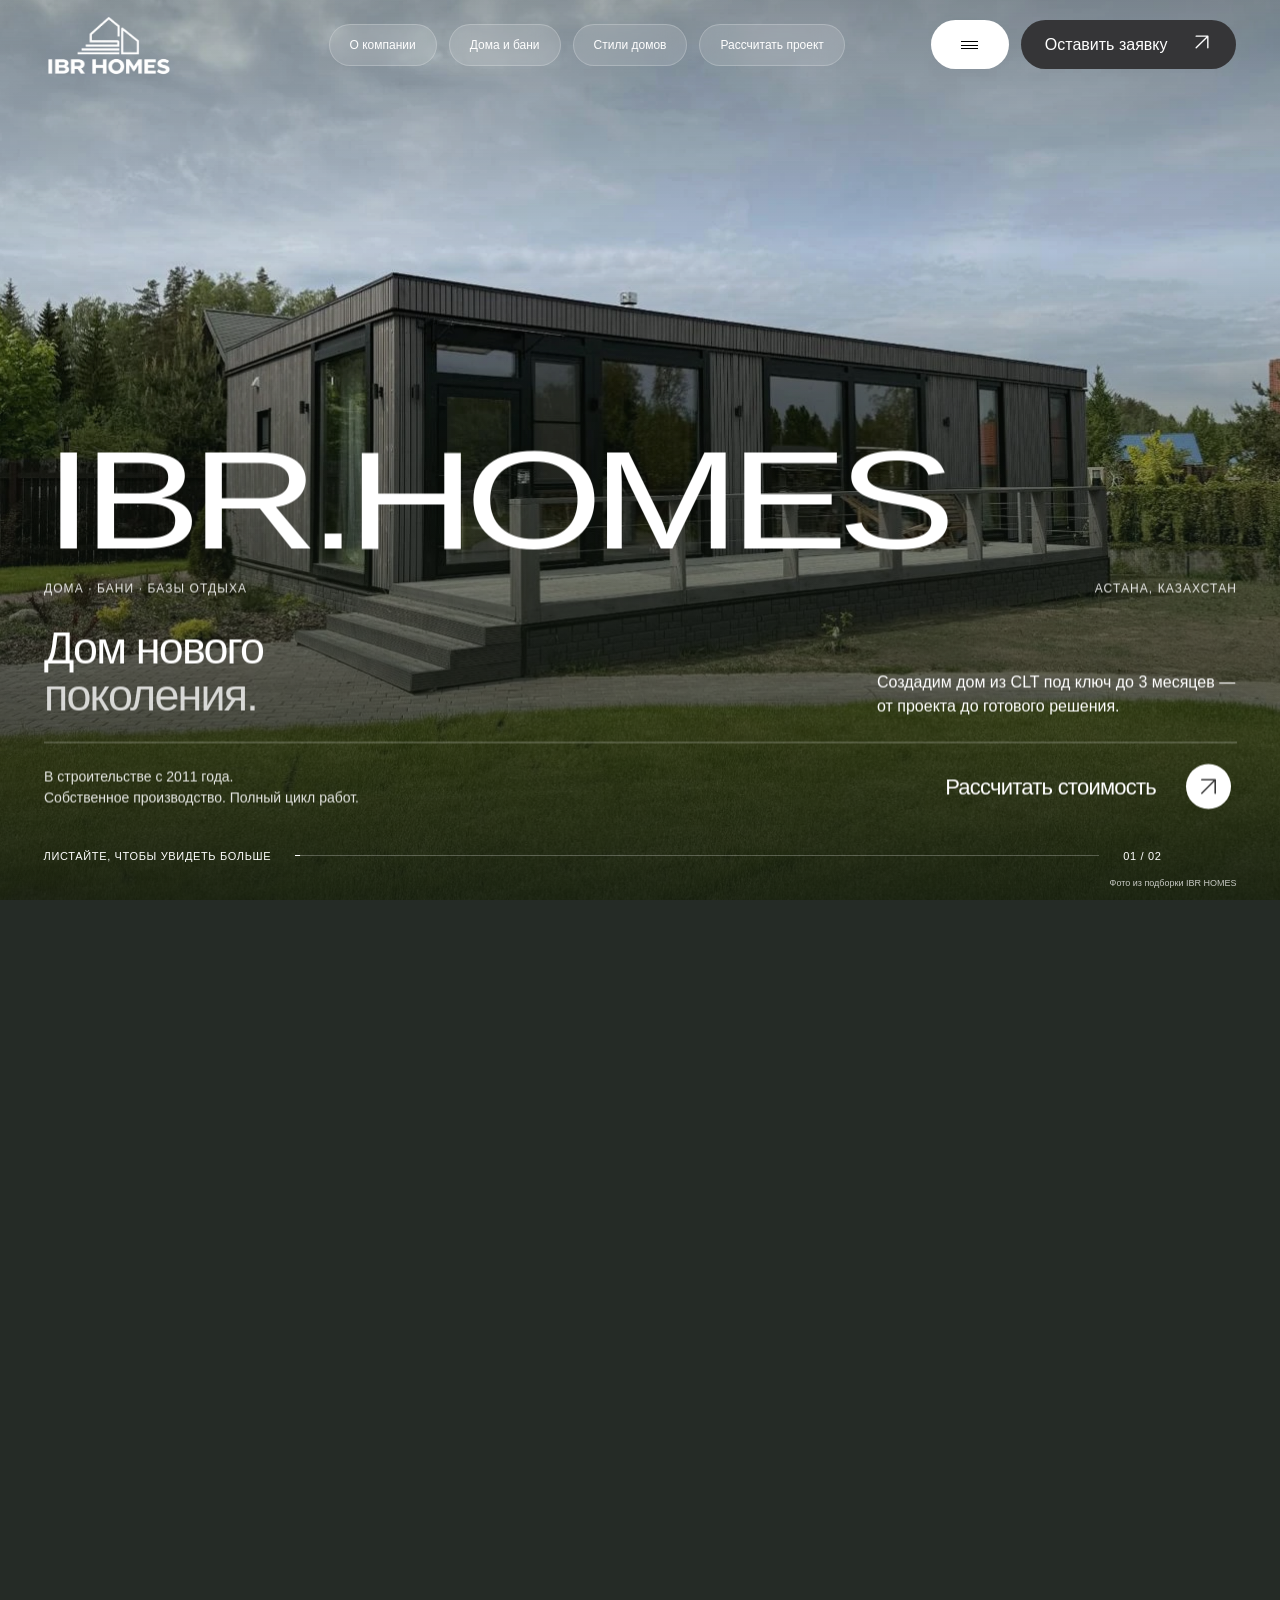
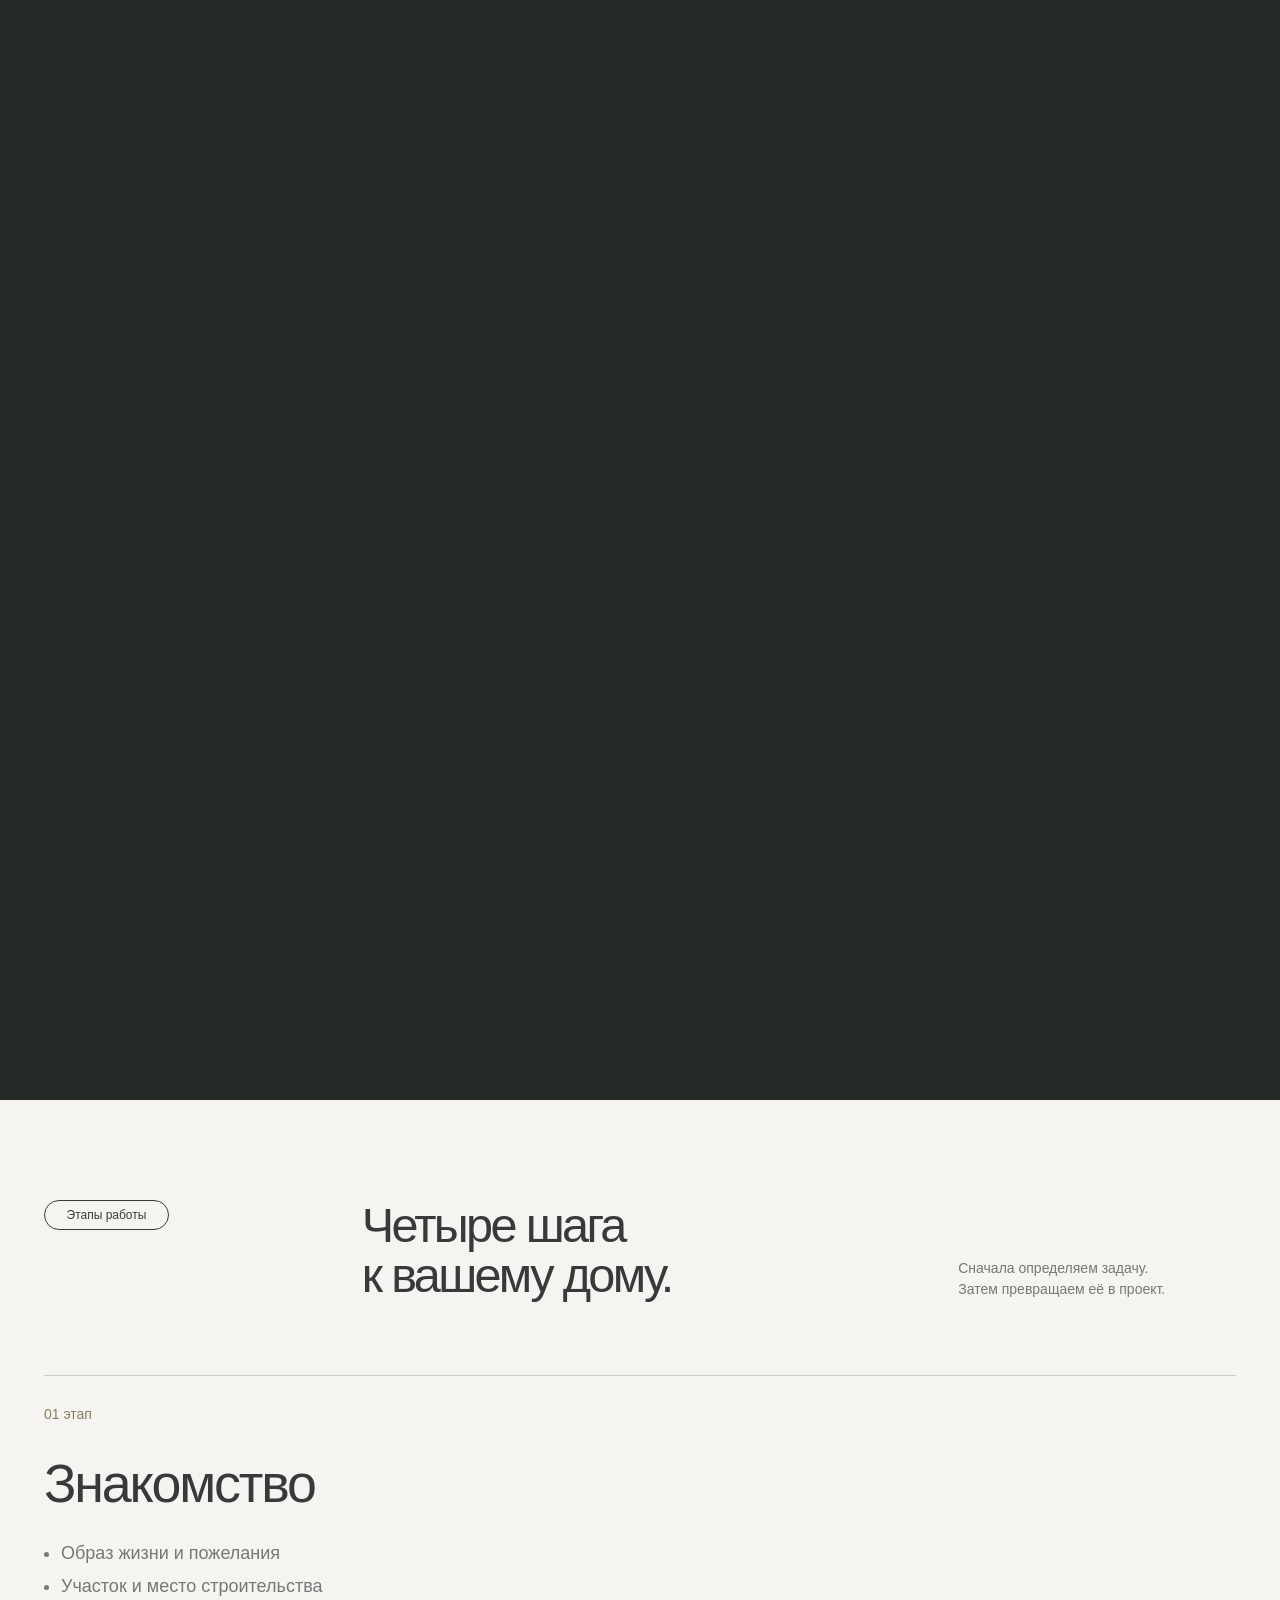
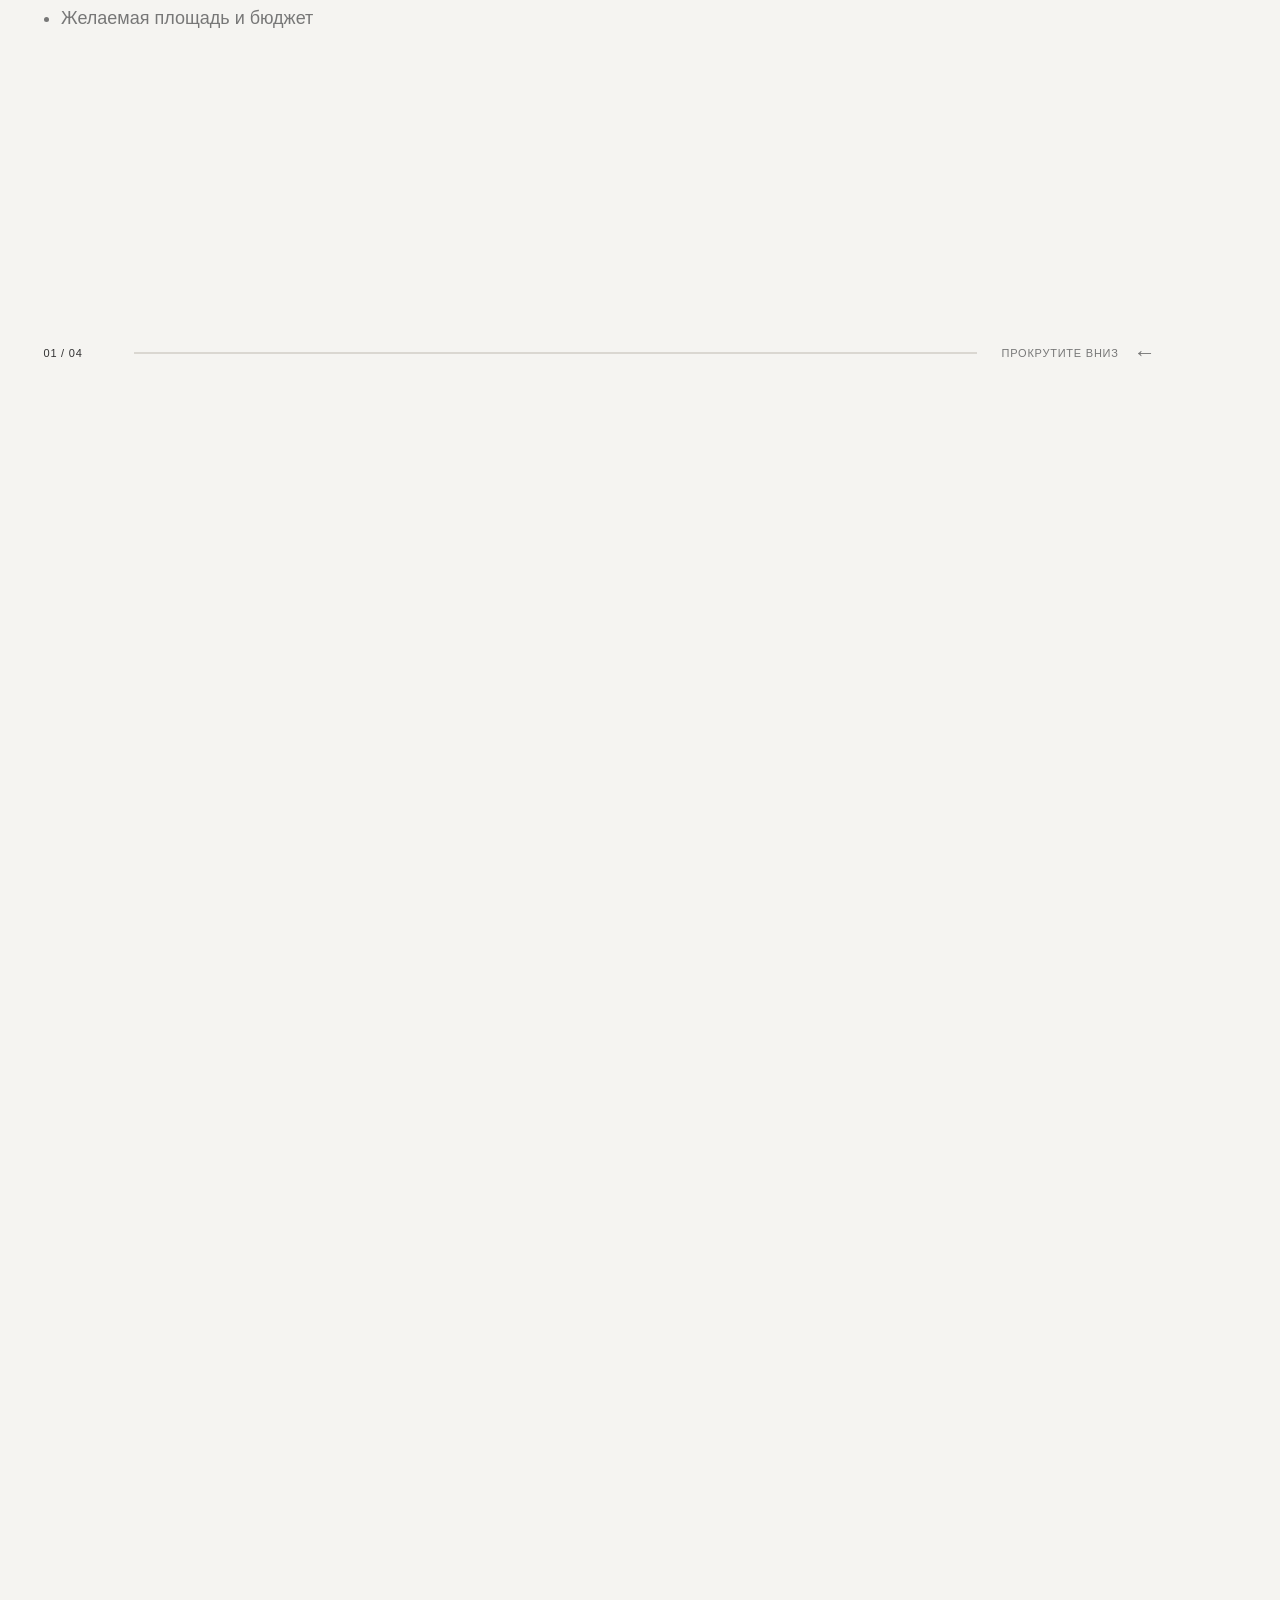
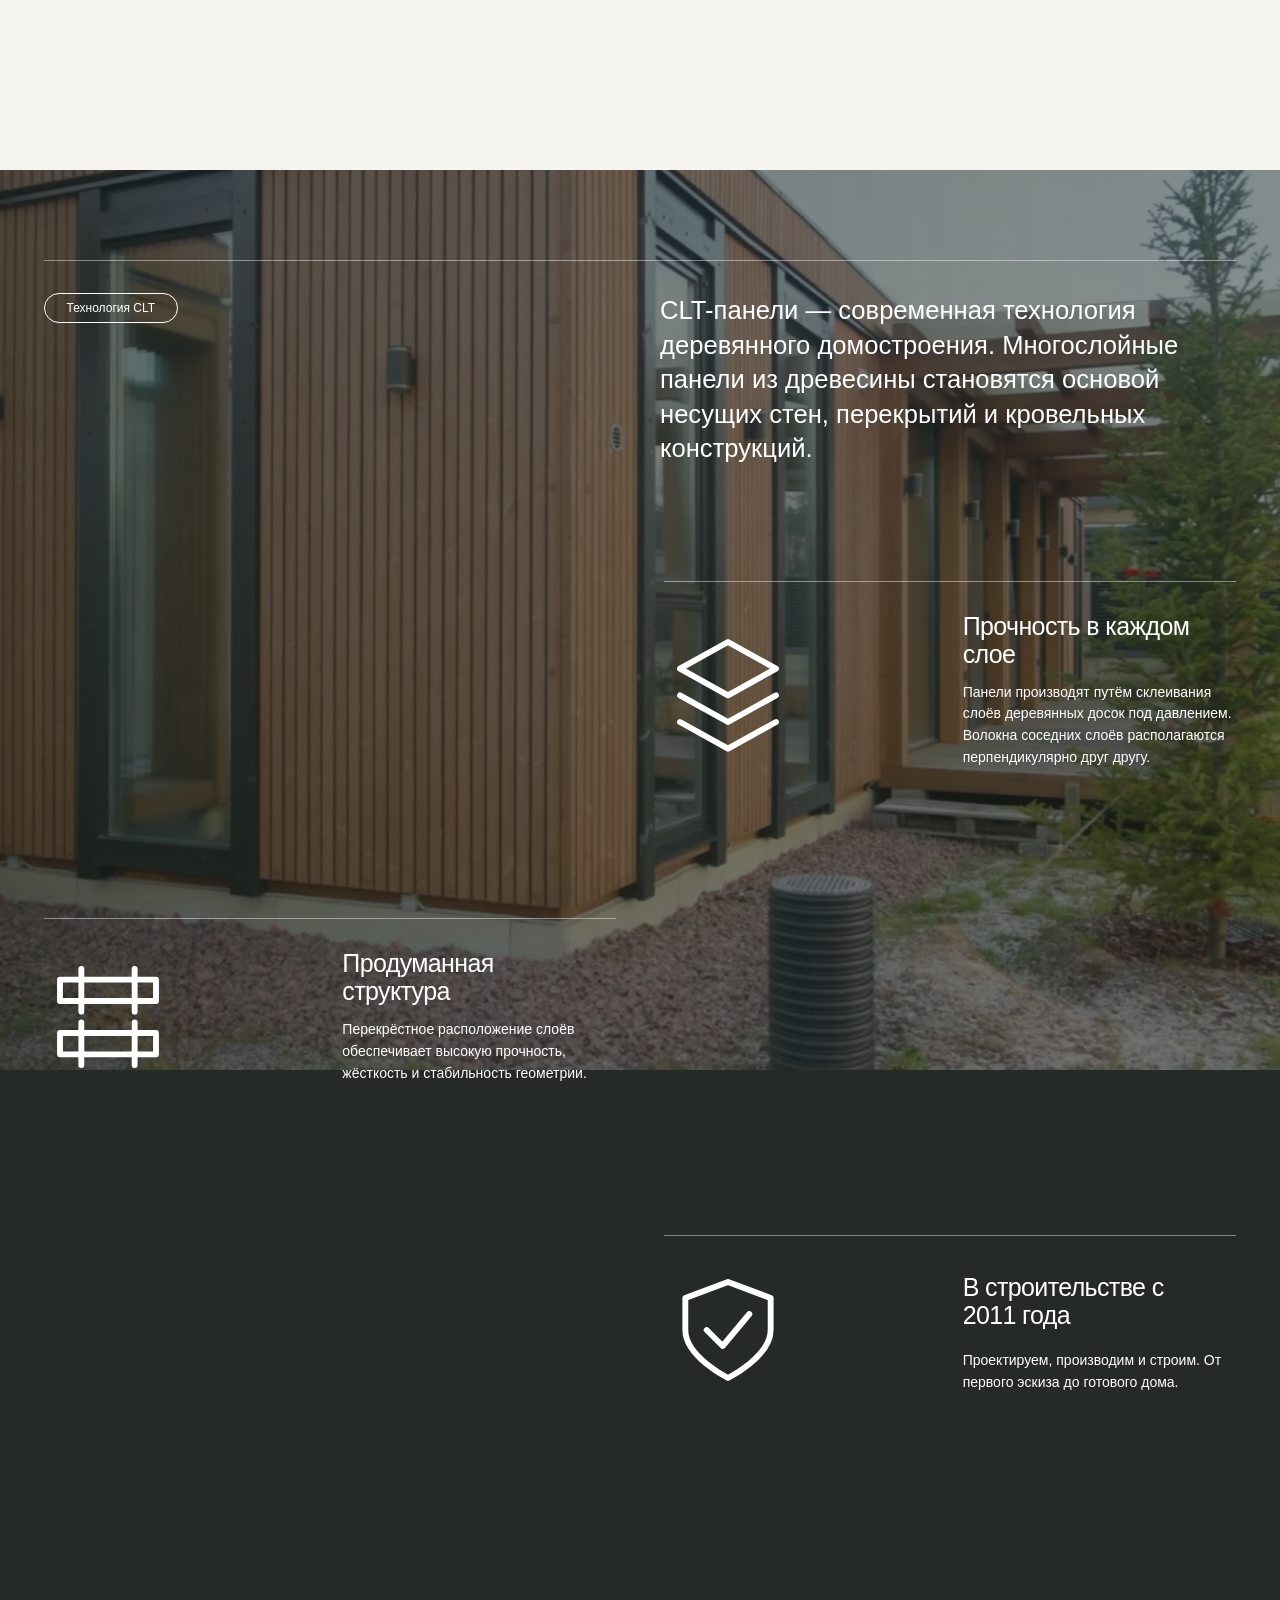
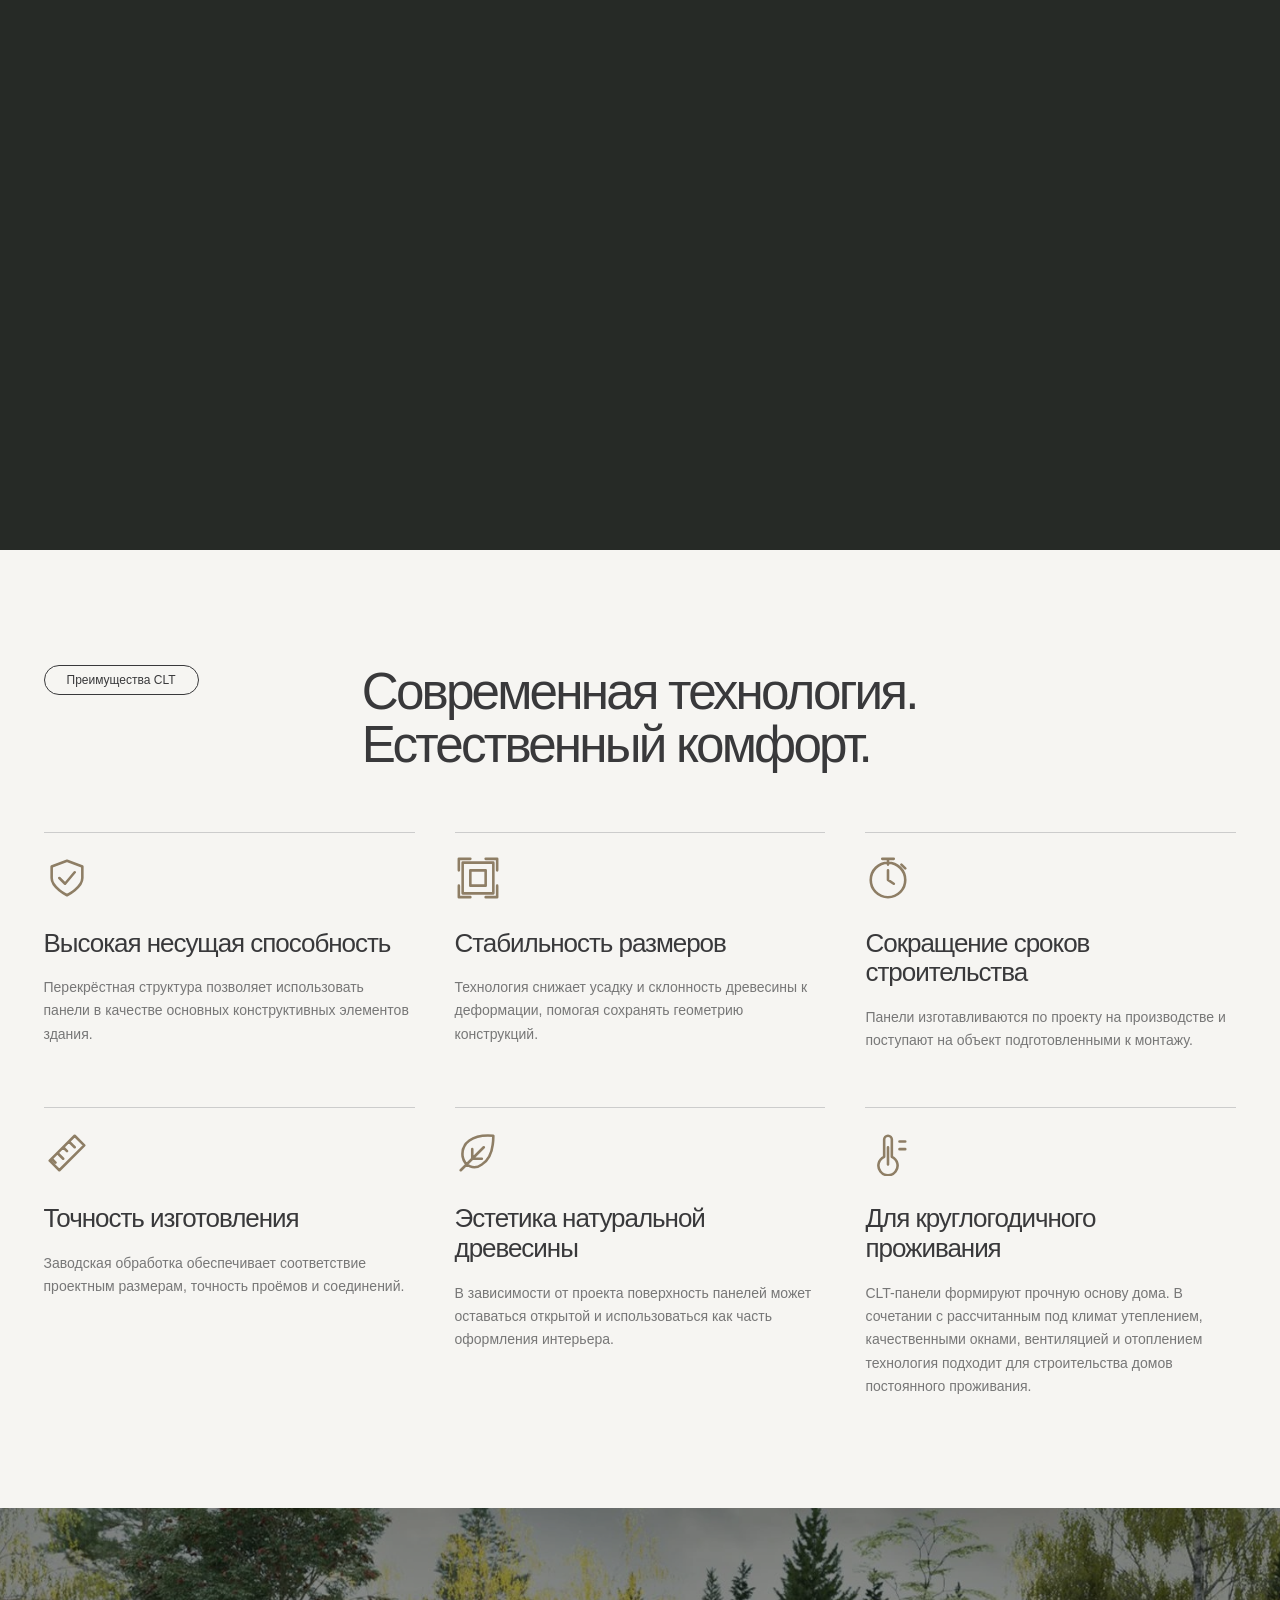
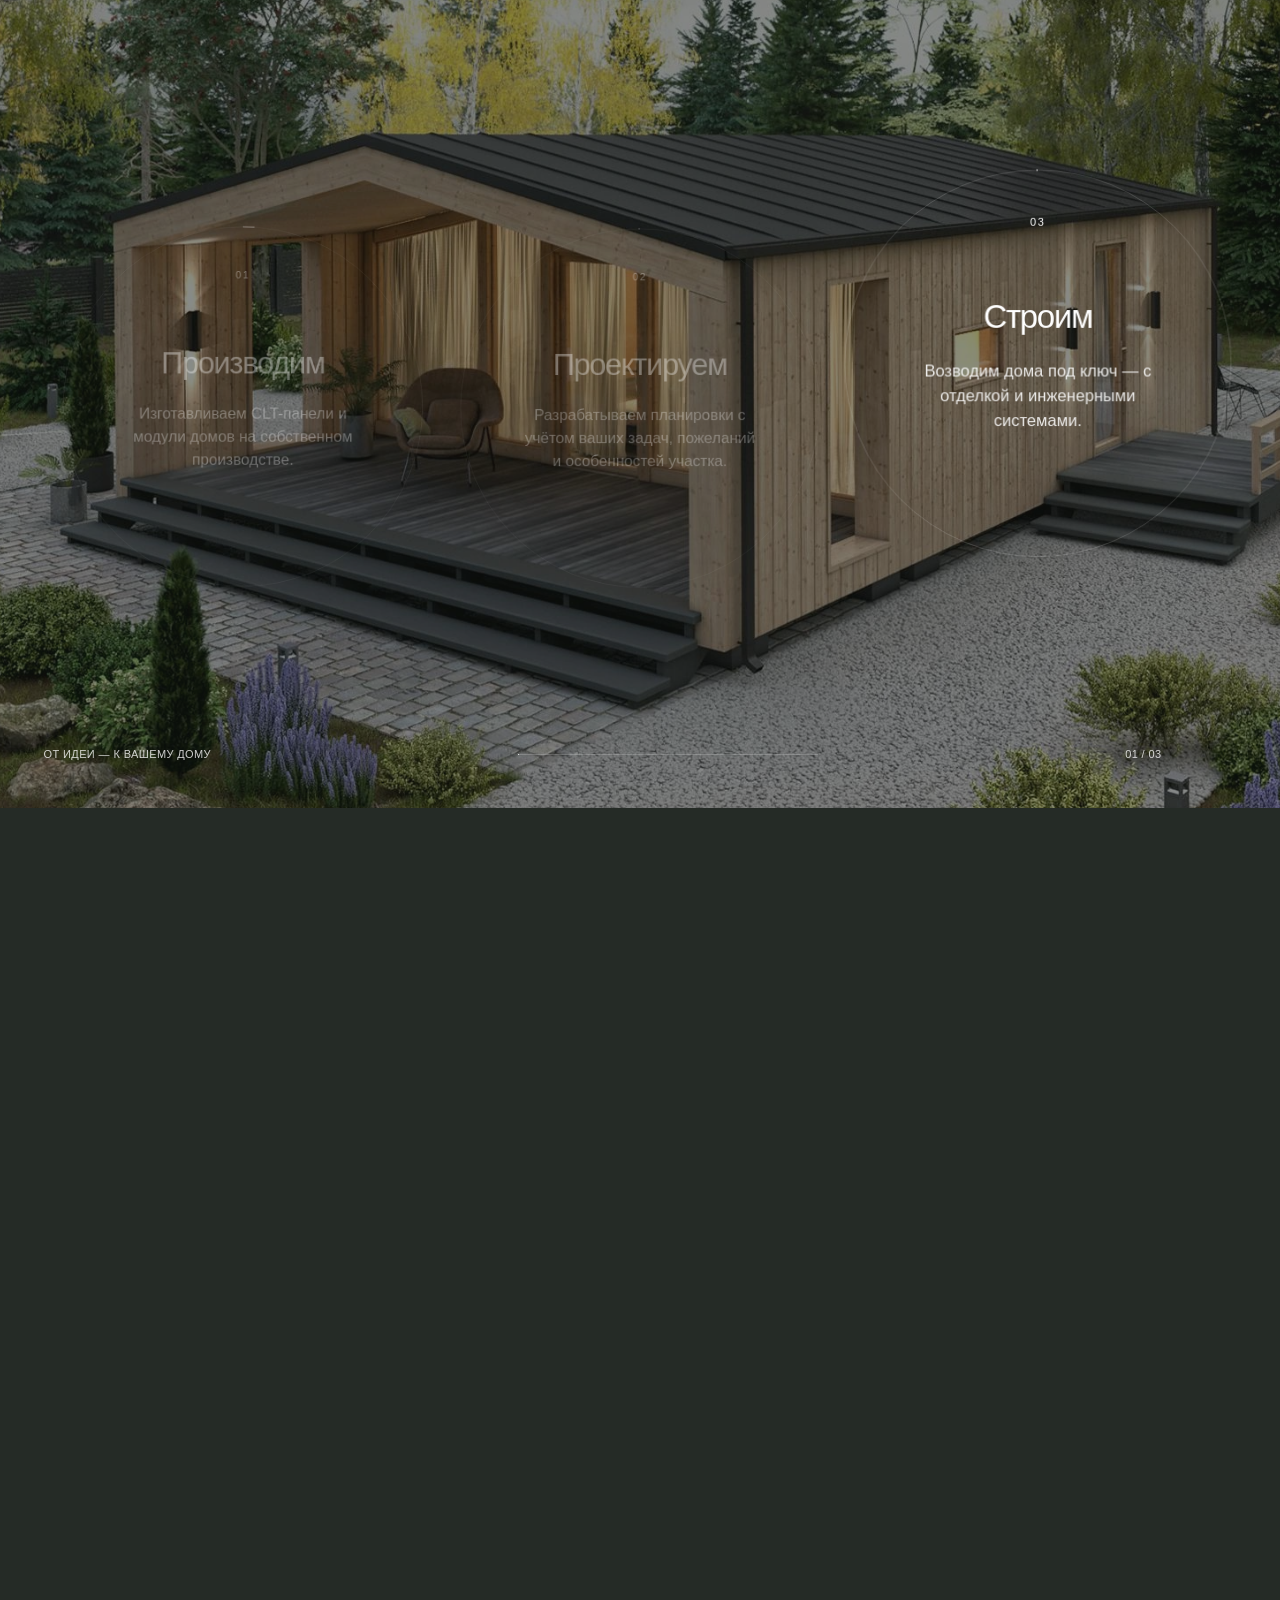
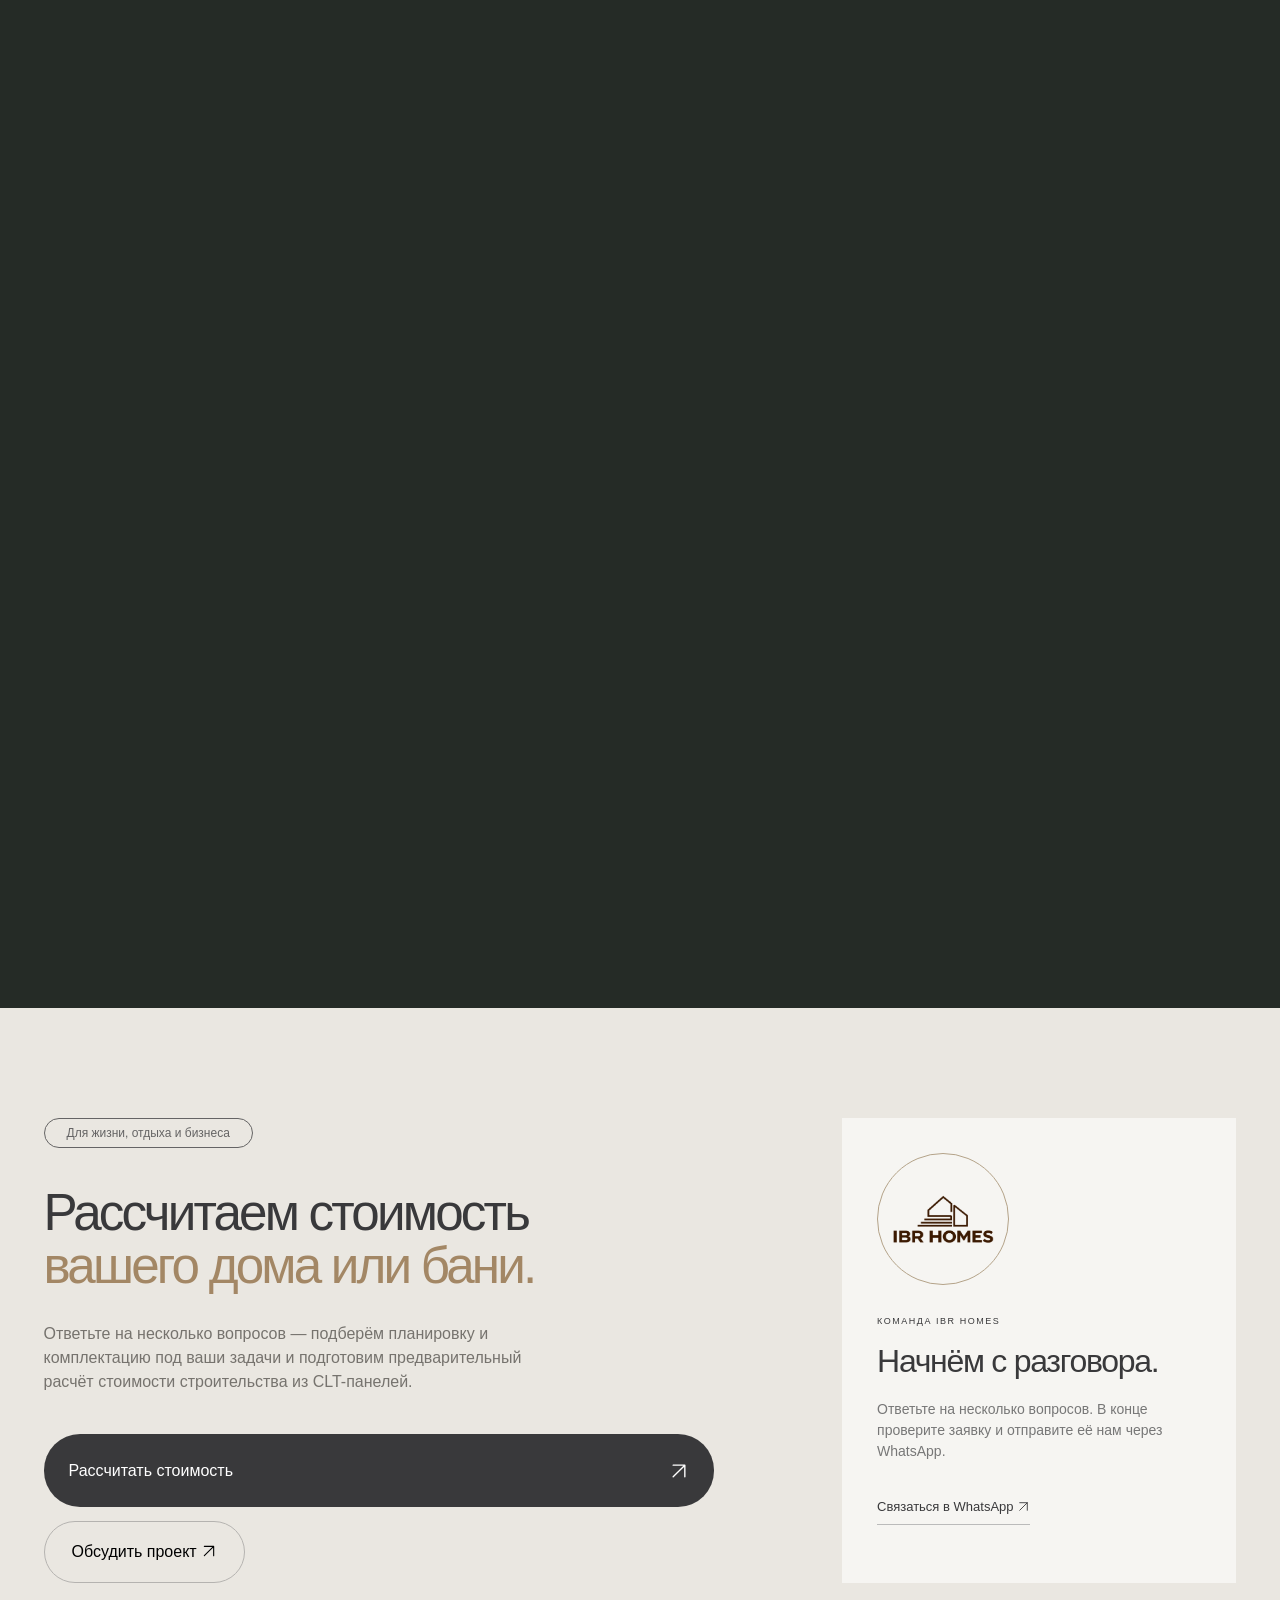
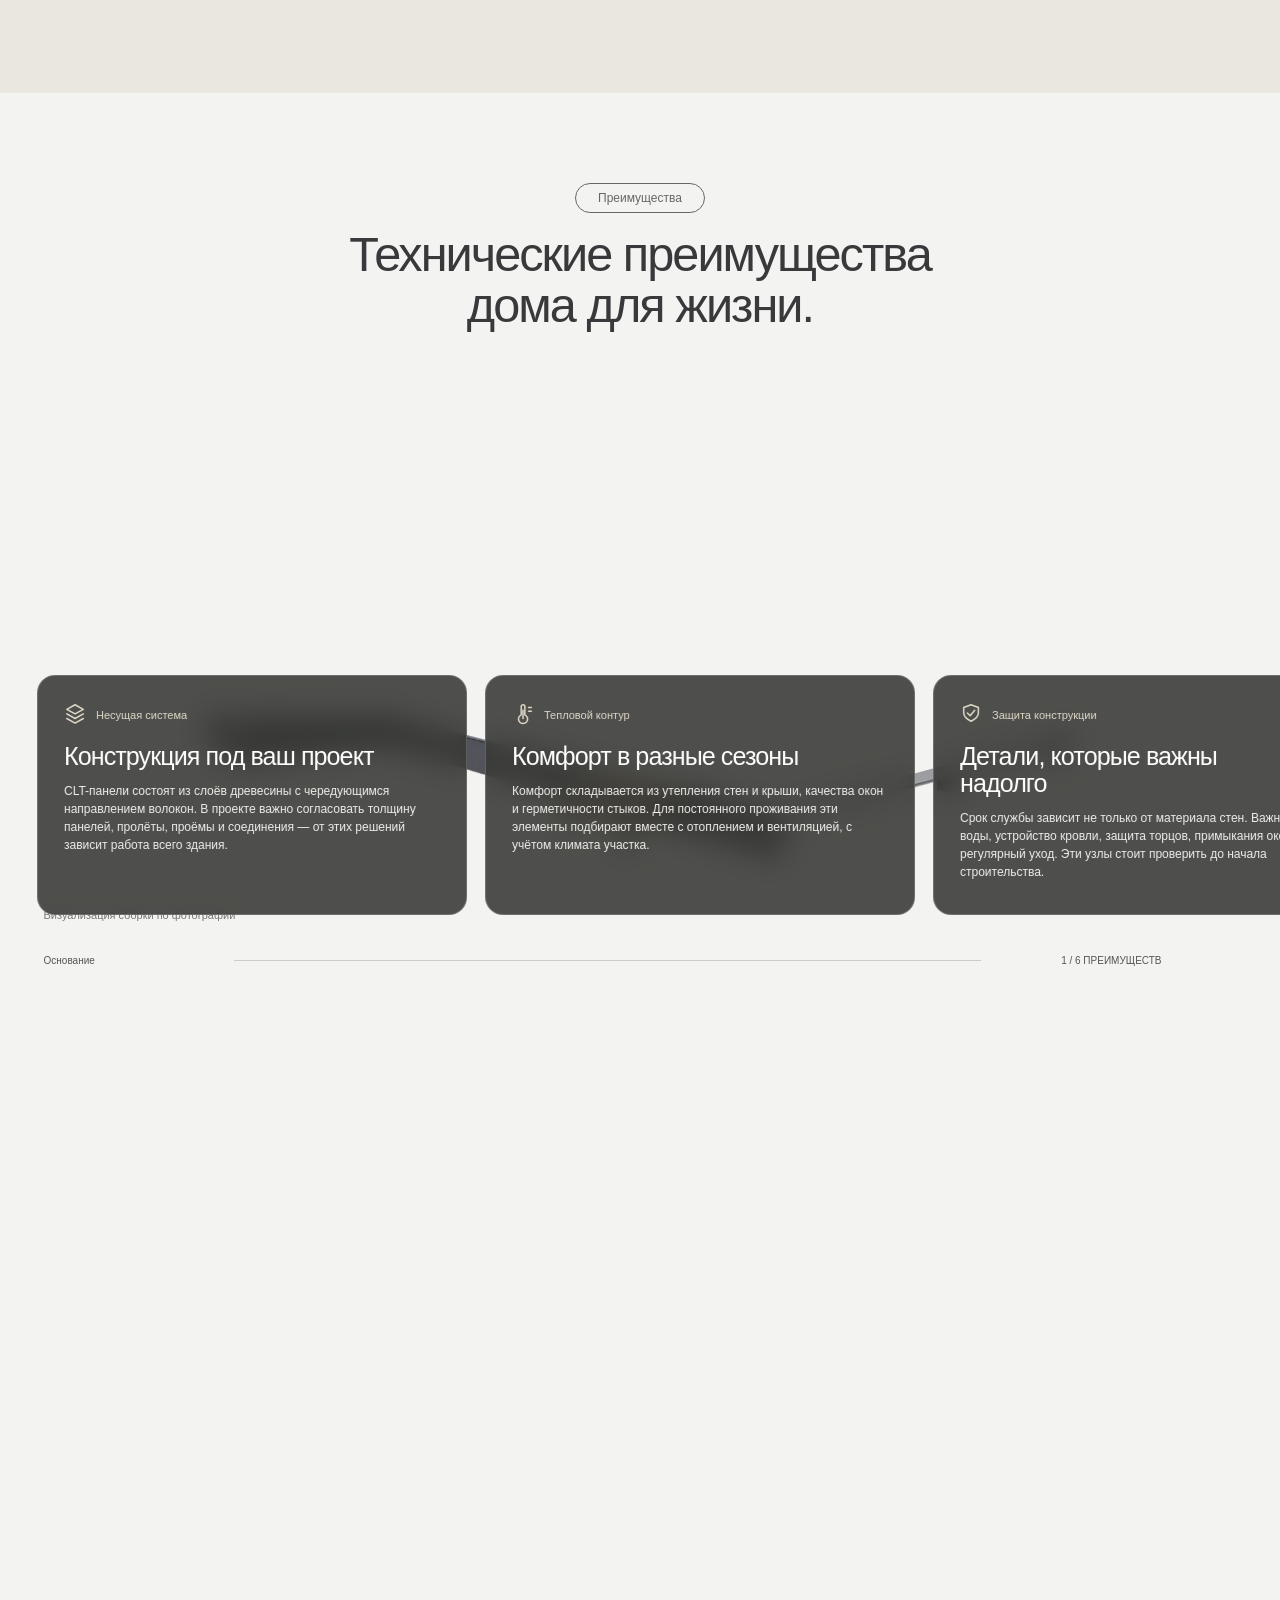
==== index.html @ 770e4935 "Update photography, facade colors and project catalogue with floor plans" ====
<!doctype html>
<html lang="ru"><head><meta charset="utf-8"><meta name="viewport" content="width=device-width,initial-scale=1"><meta name="theme-color" content="#f3f2f0"><title>IBR HOMES — дома и бани из CLT под ключ</title><meta name="description" content="IBR HOMES — дома, бани и базы отдыха из CLT. В строительстве с 2011 года. Собственное производство, проектирование и строительство под ключ. Рассчитайте стоимость проекта."><link rel="stylesheet" href="styles.css?v=16"><link rel="stylesheet" href="module.css?v=16"><link rel="stylesheet" href="onepage.css?v=16"><link rel="stylesheet" href="motion.css?v=16"><script src="calculator-config.js?v=16" defer></script><script src="module-data.js?v=16" defer></script><script src="module.js?v=16" defer></script><script src="motion.js?v=16" defer></script><script src="house-scenes.js?v=16" defer></script><script src="technical-story.js?v=16" defer></script><script src="icons.js?v=16" defer></script><link rel="stylesheet" href="client-update.css?v=16"><link rel="stylesheet" href="construction.css?v=16"><link rel="stylesheet" href="circle-merge.css?v=16"><link rel="stylesheet" href="site-update.css?v=16"><link rel="stylesheet" href="photo-update.css?v=16"><script src="steps.js?v=16" defer></script><link rel="stylesheet" href="collection.css?v=16"><script src="facades.js?v=16" defer></script></head>
<body class="module-page onepage"><a class="skip" href="#catalog">Перейти к каталогу</a><div class="reading-progress" aria-hidden="true"></div>
<header class="module-header" id="top"><a class="module-logo" href="#top" aria-label="IBR HOMES — на главную"><img src="assets/client/logo-transparent.webp" width="156" height="80" alt="IBR HOMES"></a><nav aria-label="Основная навигация"><a href="#about">О компании</a><a href="#catalog">Дома и бани</a><a href="#house-styles">Стили домов</a><a href="#estimate-section">Рассчитать проект</a></nav></header>
<div class="floating-nav"><button class="pill menu-toggle" aria-label="Открыть меню" aria-controls="module-menu" aria-expanded="false"><span class="menu-lines" aria-hidden="true"></span></button><button class="pill dark" data-quiz="full">Оставить заявку <span>↗</span></button></div>
<dialog class="menu-dialog" id="module-menu" aria-label="Меню"><div class="menu-top"><a href="#top">IBR.HOMES</a><button class="pill" data-close>Закрыть ×</button></div><nav><a href="#about">О компании <span>01</span></a><a href="#steps">Этапы работы <span>02</span></a><a href="#estimate-section">Калькулятор <span>03</span></a><a href="#catalog">Дома и бани <span>04</span></a><a href="#faq">Вопросы <span>05</span></a><a href="#contacts">Контакты <span>06</span></a></nav><a class="menu-phone" href="tel:+77007249123">+7 700 724 91 23</a></dialog>
<main>
<div class="hero-scroll"><section class="module-hero"><img class="hero-photo" src="assets/collection/hero.webp" srcset="assets/collection/hero-small.webp 800w, assets/collection/hero.webp 1280w" sizes="(max-width: 700px) 1600px, 100vw" alt="Современный дом с серым фасадом и открытой террасой" fetchpriority="high"><img class="hero-next" src="assets/photos/house-08.webp" srcset="assets/photos/house-08-small.webp 800w, assets/photos/house-08.webp 1100w" sizes="(max-width: 700px) 1600px, 100vw" alt="Деревянный дом с крытой террасой" decoding="async"><div class="hero-chapter" aria-hidden="true"><span>ДЛЯ ЖИЗНИ, ОТДЫХА И БИЗНЕСА</span><p>Ваш образ жизни.<br>Ваша архитектура.</p></div><div class="hero-scroll-cue" aria-hidden="true">ЛИСТАЙТЕ, ЧТОБЫ УВИДЕТЬ БОЛЬШЕ <i></i><span>01 / 02</span></div><div class="hero-content"><div class="hero-brand"><h1><span class="sr-only">IBR HOMES</span><svg viewBox="0 0 1320 205" preserveAspectRatio="xMinYMid meet" aria-hidden="true"><text x="0" y="183" textLength="1320" lengthAdjust="spacingAndGlyphs">IBR.HOMES</text></svg></h1><div><span>ДОМА · БАНИ · БАЗЫ ОТДЫХА</span><span>АСТАНА, КАЗАХСТАН</span></div></div><div class="module-hero-title"><h2>Дом нового<br><span>поколения.</span></h2><p>Создадим дом из CLT под ключ до 3 месяцев — от проекта до готового решения.</p></div><div class="hero-bottom"><p>В строительстве с 2011 года.<br>Собственное производство. Полный цикл работ.</p><button data-quiz="full">Рассчитать стоимость <span>↗</span></button></div></div><span class="photo-disclaimer">Фото из подборки IBR HOMES</span></section></div>
<section class="module-steps section-pad steps-scene" id="steps"><div class="steps-sticky"><div class="module-heading"><span class="tag">Этапы работы</span><h2 class="reveal">Четыре шага<br>к вашему дому.</h2><p>Сначала определяем задачу.<br>Затем превращаем её в проект.</p></div><div class="steps-window"><div class="timeline stagger-group"><article><span>01 этап</span><h3>Знакомство</h3><i></i><ul><li>Образ жизни и пожелания</li><li>Участок и место строительства</li><li>Желаемая площадь и бюджет</li></ul><div class="step-photo"><img src="assets/photos/house-08.webp" srcset="assets/photos/house-08-small.webp 800w, assets/photos/house-08.webp 1100w" sizes="(max-width: 700px) 100vw, (max-width: 1100px) 50vw, 25vw" alt="" loading="lazy" decoding="async"></div></article><article><span>02 этап</span><h3>Проект</h3><i></i><ul><li>Планировка и архитектура</li><li>Комплектация и материалы</li><li>Согласование состава работ</li></ul><div class="step-photo"><img src="assets/photos/house-03.webp" srcset="assets/photos/house-03-small.webp 800w, assets/photos/house-03.webp 1600w" sizes="(max-width: 700px) 100vw, (max-width: 1100px) 50vw, 25vw" alt="" loading="lazy" decoding="async"></div></article><article><span>03 этап</span><h3>Подготовка</h3><i></i><ul><li>Производство элементов</li><li>Подготовка участка и основания</li><li>Планирование доставки</li></ul><div class="step-photo"><img src="assets/photos/house-07.webp" srcset="assets/photos/house-07-small.webp 800w, assets/photos/house-07.webp 1280w" sizes="(max-width: 700px) 100vw, (max-width: 1100px) 50vw, 25vw" alt="" loading="lazy" decoding="async"></div></article><article><span>04 этап</span><h3>Реализация</h3><i></i><ul><li>Монтаж по проекту</li><li>Работы по комплектации</li><li>Проверка и передача дома</li></ul><div class="step-photo"><img src="assets/photos/house-06.webp" srcset="assets/photos/house-06-small.webp 800w, assets/photos/house-06.webp 1280w" sizes="(max-width: 700px) 100vw, (max-width: 1100px) 50vw, 25vw" alt="" loading="lazy" decoding="async"></div></article></div></div><div class="steps-progress" aria-hidden="true"><span class="steps-current">01 / 04</span><i><b></b></i><span>ПРОКРУТИТЕ ВНИЗ <span class="steps-direction">←</span></span></div></div></section>
<section class="story" id="about"><div class="story-bg"><img src="assets/photos/house-04.webp" srcset="assets/photos/house-04-small.webp 800w, assets/photos/house-04.webp 1600w" sizes="100vw" alt="Деревянный фасад и панорамные окна" loading="lazy" decoding="async"></div><div class="story-content"><div class="story-row"><span class="tag">Технология CLT</span><p class="reveal">CLT-панели — современная технология деревянного домостроения. Многослойные панели из древесины становятся основой несущих стен, перекрытий и кровельных конструкций.</p></div><div class="statement right reveal"><span class="clt-symbol" data-clt-icon="layers" aria-hidden="true"></span><h3>Прочность в каждом слое</h3><p>Панели производят путём склеивания слоёв деревянных досок под давлением. Волокна соседних слоёв располагаются перпендикулярно друг другу.</p></div><div class="statement left reveal"><span class="clt-symbol" data-clt-icon="structure" aria-hidden="true"></span><h3>Продуманная структура</h3><p>Перекрёстное расположение слоёв обеспечивает высокую прочность, жёсткость и стабильность геометрии.</p></div><div class="statement right reveal"><span class="clt-symbol" data-clt-icon="experience" aria-hidden="true"></span><h3>В строительстве с 2011 года</h3><p>Проектируем, производим и строим. От первого эскиза до готового дома.</p></div></div></section>
<section class="module-benefits section-pad" id="clt-benefits"><div class="module-heading"><span class="tag">Преимущества CLT</span><h2 class="reveal">Современная технология.<br>Естественный комфорт.</h2></div><div class="benefits-grid stagger-group"><article><span class="benefit-symbol" data-clt-icon="strength" aria-hidden="true"></span><h3>Высокая несущая способность</h3><p>Перекрёстная структура позволяет использовать панели в качестве основных конструктивных элементов здания.</p></article><article><span class="benefit-symbol" data-clt-icon="geometry" aria-hidden="true"></span><h3>Стабильность размеров</h3><p>Технология снижает усадку и склонность древесины к деформации, помогая сохранять геометрию конструкций.</p></article><article><span class="benefit-symbol" data-clt-icon="speed" aria-hidden="true"></span><h3>Сокращение сроков строительства</h3><p>Панели изготавливаются по проекту на производстве и поступают на объект подготовленными к монтажу.</p></article><article><span class="benefit-symbol" data-clt-icon="precision" aria-hidden="true"></span><h3>Точность изготовления</h3><p>Заводская обработка обеспечивает соответствие проектным размерам, точность проёмов и соединений.</p></article><article><span class="benefit-symbol" data-clt-icon="wood" aria-hidden="true"></span><h3>Эстетика натуральной древесины</h3><p>В зависимости от проекта поверхность панелей может оставаться открытой и использоваться как часть оформления интерьера.</p></article><article><span class="benefit-symbol" data-clt-icon="comfort" aria-hidden="true"></span><h3>Для круглогодичного проживания</h3><p>CLT-панели формируют прочную основу дома. В сочетании с рассчитанным под климат утеплением, качественными окнами, вентиляцией и отоплением технология подходит для строительства домов постоянного проживания.</p></article></div></section>
<div class="circle-shell merge-scene"><section class="circle-scene"><img src="assets/collection/barn-house.webp" srcset="assets/collection/barn-house-small.webp 800w, assets/collection/barn-house.webp 1920w" sizes="100vw" alt="Дом с террасой среди деревьев" loading="lazy" decoding="async"><div class="circle-content"><article><h3>Производим</h3><p>Изготавливаем CLT-панели и модули домов на собственном производстве.</p></article><article><h3>Проектируем</h3><p>Разрабатываем планировки с учётом ваших задач, пожеланий и особенностей участка.</p></article><article><h3>Строим</h3><p>Возводим дома под ключ — с отделкой и инженерными системами.</p></article></div><div class="merged-brand"><img src="assets/client/logo-transparent.webp" alt="IBR HOMES" width="312" height="159" loading="lazy"></div></section></div>
<section class="estimate-section section-pad" id="estimate-section"><div><span class="tag">Для жизни, отдыха и бизнеса</span><h2 class="reveal">Рассчитаем стоимость<br><em>вашего дома или бани.</em></h2><p>Ответьте на несколько вопросов — подберём планировку и комплектацию под ваши задачи и подготовим предварительный расчёт стоимости строительства из CLT-панелей.</p><div class="estimate-buttons"><button class="big-button" data-quiz="full">Рассчитать стоимость <span>↗</span></button><button class="outline-button" data-quiz="budget">Обсудить проект ↗</button></div></div><aside class="advisor-card"><div class="advisor-monogram"><img src="assets/client/logo-transparent.webp" alt="IBR HOMES" width="156" height="80" loading="lazy"></div><span class="eyebrow">КОМАНДА IBR HOMES</span><h3>Начнём с разговора.</h3><p>Ответьте на несколько вопросов. В конце проверите заявку и отправите её нам через WhatsApp.</p><a href="https://wa.me/77007249123" target="_blank" rel="noopener noreferrer">Связаться в WhatsApp ↗</a></aside></section>
<section class="house-sequence tech-story sync-construction photo-construction" id="construction" aria-labelledby="construction-title"><span id="technology" class="section-anchor"></span><div class="house-sequence-sticky"><div class="sequence-heading"><span class="tag">Преимущества</span><h2 id="construction-title">Технические преимущества<br>дома для жизни.</h2><p>От конструкции к комфорту.<br>Шесть решений, которые<br>важно продумать вместе.</p></div><div class="tech-story-window"><div class="tech-model"><div class="assembly-canvas" role="img" aria-label="Поэтапная сборка деревянного дома по фотографии"><img class="assembly-piece piece-base" src="assets/assembly/timber-house.webp" alt="" aria-hidden="true" loading="lazy" decoding="async"><img class="assembly-piece piece-pergola" src="assets/assembly/timber-house.webp" alt="" aria-hidden="true" loading="lazy" decoding="async"><img class="assembly-piece piece-wall-left" src="assets/assembly/timber-house.webp" alt="" aria-hidden="true" loading="lazy" decoding="async"><img class="assembly-piece piece-wall-center" src="assets/assembly/timber-house.webp" alt="" aria-hidden="true" loading="lazy" decoding="async"><img class="assembly-piece piece-wall-right" src="assets/assembly/timber-house.webp" alt="" aria-hidden="true" loading="lazy" decoding="async"><img class="assembly-piece piece-terrace" src="assets/assembly/timber-house.webp" alt="" aria-hidden="true" loading="lazy" decoding="async"><img class="assembly-piece piece-roof" src="assets/assembly/timber-house.webp" alt="" aria-hidden="true" loading="lazy" decoding="async"><img class="assembly-complete" src="assets/assembly/timber-house.webp" alt="" aria-hidden="true" loading="lazy" decoding="async"></div><p>Прокручивайте: дом собирается,<br>преимущества меняются рядом.</p><span class="model-source">Визуализация сборки по фотографии</span></div><div class="tech-feature-viewport"><div class="tech-story-track"><article class="tech-feature"><div class="tech-feature-photo"><img src="assets/photos/house-03.webp" srcset="assets/photos/house-03-small.webp 800w, assets/photos/house-03.webp 1600w" sizes="(max-width: 700px) 100vw, 50vw" alt="Фотография дома из подборки IBR HOMES" loading="lazy"><span>01</span></div><div class="tech-feature-meta"><span>▤</span>Несущая система</div><h3>Конструкция под ваш проект</h3><p>CLT-панели состоят из слоёв древесины с чередующимся направлением волокон. В проекте важно согласовать толщину панелей, пролёты, проёмы и соединения — от этих решений зависит работа всего здания.</p><div class="tech-feature-foot"><span>Что обсуждаем</span><p>План этажей, нагрузки и узлы соединений.</p></div></article><article class="tech-feature"><div class="tech-feature-photo"><img src="assets/photos/house-08.webp" srcset="assets/photos/house-08-small.webp 800w, assets/photos/house-08.webp 1100w" sizes="(max-width: 700px) 100vw, 50vw" alt="Фотография дома из подборки IBR HOMES" loading="lazy"><span>02</span></div><div class="tech-feature-meta"><span>◒</span>Тепловой контур</div><h3>Комфорт в разные сезоны</h3><p>Комфорт складывается из утепления стен и крыши, качества окон и герметичности стыков. Для постоянного проживания эти элементы подбирают вместе с отоплением и вентиляцией, с учётом климата участка.</p><div class="tech-feature-foot"><span>Что обсуждаем</span><p>Состав ограждающих конструкций, окна и отопление.</p></div></article><article class="tech-feature"><div class="tech-feature-photo"><img src="assets/photos/house-07.webp" srcset="assets/photos/house-07-small.webp 800w, assets/photos/house-07.webp 1280w" sizes="(max-width: 700px) 100vw, 50vw" alt="Фотография дома из подборки IBR HOMES" loading="lazy"><span>03</span></div><div class="tech-feature-meta"><span>⌁</span>Защита конструкции</div><h3>Детали, которые важны надолго</h3><p>Срок службы зависит не только от материала стен. Важны отвод воды, устройство кровли, защита торцов, примыкания окон и регулярный уход. Эти узлы стоит проверить до начала строительства.</p><div class="tech-feature-foot"><span>Что обсуждаем</span><p>Кровлю, водоотвод, фасад и правила эксплуатации.</p></div></article><article class="tech-feature"><div class="tech-feature-photo"><img src="assets/photos/house-03.webp" srcset="assets/photos/house-03-small.webp 800w, assets/photos/house-03.webp 1600w" sizes="(max-width: 700px) 100vw, 50vw" alt="Фотография дома из подборки IBR HOMES" loading="lazy"><span>04</span></div><div class="tech-feature-meta"><span>⊞</span>Инженерные системы</div><h3>Удобство ежедневной жизни</h3><p>Расположение кухни, санузлов и технической зоны определяет трассы коммуникаций. Если предусмотреть их заранее, проще согласовать проходы через конструкции и доступ для обслуживания оборудования.</p><div class="tech-feature-foot"><span>Что обсуждаем</span><p>Воду, канализацию, электрику и вентиляцию.</p></div></article><article class="tech-feature"><div class="tech-feature-photo"><img src="assets/photos/house-08.webp" srcset="assets/photos/house-08-small.webp 800w, assets/photos/house-08.webp 1100w" sizes="(max-width: 700px) 100vw, 50vw" alt="Фотография дома из подборки IBR HOMES" loading="lazy"><span>05</span></div><div class="tech-feature-meta"><span>↗</span>Пространство и свет</div><h3>Планировка под вашу семью</h3><p>Участок задаёт виды из окон, стороны света и вход в дом. Общую зону, спальни, хранение и террасу полезно рассматривать как один сценарий жизни — от утреннего света до вечерней приватности.</p><div class="tech-feature-foot"><span>Что обсуждаем</span><p>Состав семьи, привычки, ориентацию и сценарии комнат.</p></div></article><article class="tech-feature"><div class="tech-feature-photo"><img src="assets/photos/house-07.webp" srcset="assets/photos/house-07-small.webp 800w, assets/photos/house-07.webp 1280w" sizes="(max-width: 700px) 100vw, 50vw" alt="Фотография дома из подборки IBR HOMES" loading="lazy"><span>06</span></div><div class="tech-feature-meta"><span>⤴</span>Подготовка к монтажу</div><h3>Продуманный путь до участка</h3><p>Доставка и установка требуют места для подъезда и работы техники. Основание выбирают по условиям грунта и проектным нагрузкам; расположение коммуникаций согласуют до прибытия конструкций.</p><div class="tech-feature-foot"><span>Что обсуждаем</span><p>Подъезд, основание, зону разгрузки и последовательность работ.</p></div></article></div></div></div><div class="sequence-bottom"><span class="sequence-status">Основание</span><i></i><span class="tech-story-count">1 / 6 ПРЕИМУЩЕСТВ</span></div></div></section>

<section class="house-styles steps-scene section-pad" id="house-styles" aria-labelledby="styles-heading"><div class="steps-sticky"><div class="module-heading"><span class="tag">Стили домов</span><h2 id="styles-heading">Архитектура<br>с вашим характером.</h2><p>От барнхауса до фахверка.<br>Выберите настроение вашего дома.</p></div><div class="steps-window"><div class="timeline style-track"><article><span>СТИЛЬ / 01</span><h3>Барнхаус</h3><p>Двускатная крыша и тёплая фактура дерева.</p><div class="step-photo"><img src="assets/collection/barn-house.webp" srcset="assets/collection/barn-house-small.webp 800w, assets/collection/barn-house.webp 1920w" sizes="(max-width: 700px) 100vw, 65vw" alt="Барнхаус — архитектурная визуализация" loading="lazy" decoding="async"></div></article><article><span>СТИЛЬ / 02</span><h3>Немецкий фахверк</h3><p>Выразительный каркас и крытая терраса.</p><div class="step-photo"><img src="assets/collection/german.webp" srcset="assets/collection/german-small.webp 800w, assets/collection/german.webp 1920w" sizes="(max-width: 700px) 100vw, 65vw" alt="Немецкий фахверк — архитектурная визуализация" loading="lazy" decoding="async"></div></article><article><span>СТИЛЬ / 03</span><h3>Итальянский фахверк</h3><p>Открытая пергола и светлое дерево.</p><div class="step-photo"><img src="assets/collection/italian.webp" srcset="assets/collection/italian-small.webp 800w, assets/collection/italian.webp 1920w" sizes="(max-width: 700px) 100vw, 65vw" alt="Итальянский фахверк — архитектурная визуализация" loading="lazy" decoding="async"></div></article><article><span>СТИЛЬ / 04</span><h3>Барн</h3><p>Лаконичный объём и вертикальные линии фасада.</p><div class="step-photo"><img src="assets/collection/barn.webp" srcset="assets/collection/barn-small.webp 800w, assets/collection/barn.webp 1920w" sizes="(max-width: 700px) 100vw, 65vw" alt="Барн — архитектурная визуализация" loading="lazy" decoding="async"></div></article><article><span>СТИЛЬ / 05</span><h3>Хай-тек</h3><p>Плоская крыша и панорамное остекление.</p><div class="step-photo"><img src="assets/collection/hightech.webp" srcset="assets/collection/hightech-small.webp 800w, assets/collection/hightech.webp 1920w" sizes="(max-width: 700px) 100vw, 65vw" alt="Хай-тек — архитектурная визуализация" loading="lazy" decoding="async"></div></article><article><span>СТИЛЬ / 06</span><h3>Барнхаус · баня</h3><p>Сочетание тёмного металла и дерева.</p><div class="step-photo"><img src="assets/collection/compact-barn.webp" srcset="assets/collection/compact-barn-small.webp 800w, assets/collection/compact-barn.webp 1920w" sizes="(max-width: 700px) 100vw, 65vw" alt="Барнхаус · баня — архитектурная визуализация" loading="lazy" decoding="async"></div></article><article><span>СТИЛЬ / 07</span><h3>Фахверк</h3><p>Деревянные балки и терраса под перголой.</p><div class="step-photo"><img src="assets/collection/fachwerk.webp" srcset="assets/collection/fachwerk-small.webp 800w, assets/collection/fachwerk.webp 1920w" sizes="(max-width: 700px) 100vw, 65vw" alt="Фахверк — архитектурная визуализация" loading="lazy" decoding="async"></div></article></div></div><div class="steps-progress"><span class="steps-current">01 / 07</span><i aria-hidden="true"><b></b></i><span>ЛИСТАЙТЕ ВНИЗ <b class="steps-direction" aria-hidden="true">←</b></span></div></div></section>
<section class="module-catalog" id="catalog"><div class="module-heading section-pad"><span class="tag">Выберите направление</span><h2 class="reveal">Ваш дом.<br>Ваша баня.</h2><p>Дома S, M, L и Баня S.<br>Рассмотрите фасады, сравните планировки и найдите свой формат.</p></div><div class="catalog-tabs" role="tablist" aria-label="Дома и бани"></div><div id="catalog-panel" role="tabpanel" tabindex="0"><img id="catalog-photo" src="assets/photos/house-07.webp" srcset="assets/photos/house-07-small.webp 800w, assets/photos/house-07.webp 1280w" sizes="100vw" alt="Концепция компактного дома" loading="lazy"><article class="catalog-card"><span class="eyebrow">ПРОЕКТ / IBR HOMES</span><h3 id="catalog-name">Дом S</h3><p id="catalog-tag"></p><dl id="catalog-specs"></dl><button class="big-button" id="model-details">Смотреть проект <span>↗</span></button><button class="catalog-plan-link" id="model-plan">Планировка 2D <span>↗</span></button></article><span class="photo-disclaimer">Визуализация проекта. Комплектацию согласуем индивидуально.</span></div></section>
<section class="facade-scene" id="projects" aria-labelledby="facade-heading"><div class="facade-sticky"><div class="module-heading"><span class="tag">Фасады</span><h2 id="facade-heading">Архитектура<br>в деталях.</h2><p>Один дом — четыре оттенка.<br> Листайте вниз или выберите цвет.</p></div><div class="facade-stage" role="img" aria-label="Дом с фасадом RAL 7037"><div class="facade-images"><img src="assets/facades/gray.webp" srcset="assets/facades/gray-small.webp 800w, assets/facades/gray.webp 1672w" sizes="100vw" alt="" class="facade-image is-first" loading="lazy" decoding="async" width="1672" height="941"><img src="assets/facades/white.webp" srcset="assets/facades/white-small.webp 800w, assets/facades/white.webp 1672w" sizes="100vw" alt="" class="facade-image " loading="lazy" decoding="async" width="1672" height="941"><img src="assets/facades/oak.webp" srcset="assets/facades/oak-small.webp 800w, assets/facades/oak.webp 1672w" sizes="100vw" alt="" class="facade-image " loading="lazy" decoding="async" width="1672" height="941"><img src="assets/facades/cognac.webp" srcset="assets/facades/cognac-small.webp 800w, assets/facades/cognac.webp 1920w" sizes="100vw" alt="" class="facade-image " loading="lazy" decoding="async" width="1672" height="941"></div><span class="facade-note">Визуализация оттенков · профиль «Хайтек 1980»</span></div><div class="facade-bottom"><span class="facade-current">01 / 04</span><div class="facade-swatches" role="group" aria-label="Цвет фасада"><button type="button" data-facade="0" aria-pressed="true" aria-label="Цвет фасада: RAL 7037"><i style="--swatch:#7d7f7d" aria-hidden="true"></i><span>RAL 7037</span></button><button type="button" data-facade="1" aria-pressed="false" aria-label="Цвет фасада: Белый"><i style="--swatch:#efeeea" aria-hidden="true"></i><span>Белый</span></button><button type="button" data-facade="2" aria-pressed="false" aria-label="Цвет фасада: Дуб"><i style="--swatch:#c59b53" aria-hidden="true"></i><span>Дуб</span></button><button type="button" data-facade="3" aria-pressed="false" aria-label="Цвет фасада: Коньячный"><i style="--swatch:#975b2e" aria-hidden="true"></i><span>Коньячный</span></button></div><span class="facade-hint">ЧЕТЫРЕ ЦВЕТА / ОДИН ДОМ</span></div></div></section>
<section class="inspiration section-pad" id="photo-gallery"><div class="module-heading"><span class="tag">Фотогалерея</span><h2>Дом, который<br>хочется рассмотреть.</h2><p>Террасы, остекление и детали в фотографиях IBR HOMES.</p></div><div class="inspiration-grid project-gallery"><button class="inspiration-image" data-stock="1" aria-label="Открыть фотографию 1"><img src="assets/photos/house-01-small.webp" data-full="assets/photos/house-01.webp" alt="Дом в саду" loading="lazy" decoding="async"><span>Дом в саду ↗</span></button><button class="inspiration-image" data-stock="2" aria-label="Открыть фотографию 2"><img src="assets/photos/house-02-small.webp" data-full="assets/photos/house-02.webp" alt="Панорамное остекление" loading="lazy" decoding="async"><span>Панорамное остекление ↗</span></button><button class="inspiration-image" data-stock="3" aria-label="Открыть фотографию 3"><img src="assets/photos/house-03-small.webp" data-full="assets/photos/house-03.webp" alt="Дом среди деревьев" loading="lazy" decoding="async"><span>Дом среди деревьев ↗</span></button><button class="inspiration-image" data-stock="4" aria-label="Открыть фотографию 4"><img src="assets/photos/house-04-small.webp" data-full="assets/photos/house-04.webp" alt="Деревянный фасад" loading="lazy" decoding="async"><span>Деревянный фасад ↗</span></button><button class="inspiration-image" data-stock="5" aria-label="Открыть фотографию 5"><img src="assets/photos/house-05-small.webp" data-full="assets/photos/house-05.webp" alt="Открытая терраса" loading="lazy" decoding="async"><span>Открытая терраса ↗</span></button><button class="inspiration-image" data-stock="6" aria-label="Открыть фотографию 6"><img src="assets/photos/house-06-small.webp" data-full="assets/photos/house-06.webp" alt="Дом с серым фасадом" loading="lazy" decoding="async"><span>Дом с серым фасадом ↗</span></button><button class="inspiration-image" data-stock="7" aria-label="Открыть фотографию 7"><img src="assets/photos/house-07-small.webp" data-full="assets/photos/house-07.webp" alt="Терраса и участок" loading="lazy" decoding="async"><span>Терраса и участок ↗</span></button><button class="inspiration-image" data-stock="8" aria-label="Открыть фотографию 8"><img src="assets/photos/house-08-small.webp" data-full="assets/photos/house-08.webp" alt="Дом с крытой террасой" loading="lazy" decoding="async"><span>Дом с крытой террасой ↗</span></button><button class="inspiration-image" data-stock="9" aria-label="Открыть фотографию 9"><img src="assets/photos/house-09-small.webp" data-full="assets/photos/house-09.webp" alt="Входная группа" loading="lazy" decoding="async"><span>Входная группа ↗</span></button><button class="inspiration-image" data-stock="10" aria-label="Открыть фотографию 10"><img src="assets/photos/house-10-small.webp" data-full="assets/photos/house-10.webp" alt="Пергола и детали фасада" loading="lazy" decoding="async"><span>Пергола и детали фасада ↗</span></button></div></section>
<section class="module-faq section-pad" id="faq"><div><span class="tag">FAQ</span><h2>Понятные ответы<br>на важные вопросы.</h2></div><nav class="faq-list" aria-label="Перейти к разделу по вопросу"><a class="faq-link" href="#about"><span><span class="faq-question">Что такое CLT?</span><span class="faq-destination">Технология CLT</span></span><span aria-hidden="true">↗</span></a><a class="faq-link" href="#catalog"><span><span class="faq-question">Можно изменить планировку?</span><span class="faq-destination">Дома и бани</span></span><span aria-hidden="true">↗</span></a><a class="faq-link" href="#construction"><span><span class="faq-question">Что входит в комплектацию?</span><span class="faq-destination">Технические преимущества</span></span><span aria-hidden="true">↗</span></a><a class="faq-link" href="#estimate-section"><span><span class="faq-question">Какая стоимость и сроки?</span><span class="faq-destination">Расчёт проекта</span></span><span aria-hidden="true">↗</span></a><a class="faq-link" href="#steps"><span><span class="faq-question">Если участка пока нет?</span><span class="faq-destination">Этапы работы</span></span><span aria-hidden="true">↗</span></a><a class="faq-link" href="#steps"><span><span class="faq-question">Как обсуждается доставка?</span><span class="faq-destination">Подготовка и реализация</span></span><span aria-hidden="true">↗</span></a><a class="faq-link" href="#contacts"><span><span class="faq-question">Есть ли кредит или рассрочка?</span><span class="faq-destination">Уточнить у команды</span></span><span aria-hidden="true">↗</span></a><a class="faq-link" href="#estimate-section"><span><span class="faq-question">Как отправляется заявка?</span><span class="faq-destination">Заявка на расчёт</span></span><span aria-hidden="true">↗</span></a></nav><div class="question-strip"><h3>Остался свой вопрос?</h3><button class="outline-button" data-quiz="question">Задать команде ↗</button></div></section>
<footer class="section-pad" id="contacts"><span class="tag">IBR HOMES · Астана</span><h2>Ваш дом.<br>Начнём?</h2><div class="footer-links"><a href="tel:+77007249123">+7 700 724 91 23</a><a href="https://wa.me/77007249123" target="_blank" rel="noopener noreferrer">WhatsApp ↗</a><button class="text-button" data-quiz="full">Оставить заявку ↗</button><a href="#top">Наверх ↑</a></div><nav class="footer-nav" aria-label="Навигация в подвале"><a href="#steps">Этапы</a><a href="#estimate-section">Расчёт</a><a href="#catalog">Дома и бани</a><a href="#house-styles">Стили домов</a><a href="#faq">FAQ</a><a href="#projects">Цвета фасада</a><a href="https://www.instagram.com/ibr_homes/" target="_blank" rel="noopener noreferrer">Instagram ↗</a><button class="text-button" id="privacy-open">Об обработке данных</button></nav><div class="footer-wordmark" aria-hidden="true">IBR.HOMES</div><div class="footer-bottom"><p>Дома. Бани. Базы отдыха.</p><p class="design-credit">designed by <span>@batyrkhan999666</span></p></div></footer>
</main>
<button class="contact-bubble" aria-label="Открыть быстрый контакт" aria-expanded="false" aria-controls="contact-card">↗</button><aside id="contact-card" class="contact-card" hidden><button class="contact-close" aria-label="Закрыть быстрый контакт">×</button><span class="eyebrow">КОМАНДА IBR HOMES</span><h3>Обсудим ваш дом?</h3><p>Задайте вопрос или соберите параметры проекта.</p><button class="big-button" data-quiz="question">Задать вопрос ↗</button></aside>
<dialog id="quiz" class="quiz-dialog" aria-labelledby="quiz-title"><button class="dialog-close" data-close aria-label="Закрыть расчёт">×</button><aside class="quiz-aside"><a href="#top">IBR.HOMES</a><div class="advisor-monogram"><img src="assets/client/logo-transparent.webp" alt="IBR HOMES" width="156" height="80" loading="lazy"></div><h3>Ваш проект<br>начинается здесь.</h3><p>Пять вопросов помогут нам подобрать решение для дома, бани или базы отдыха.</p><small>Без автоматической отправки.<br>Финальное сообщение подтвердите в WhatsApp.</small></aside><div class="quiz-main"><div class="quiz-top"><span id="quiz-context">Расчёт дома</span><span id="quiz-counter"></span></div><div class="quiz-progress"><span></span></div><form id="module-form" novalidate><h2 id="quiz-title" tabindex="-1"></h2><div id="quiz-fields"></div><p id="quiz-error" role="alert"></p><div class="quiz-actions"><button type="button" class="text-button" id="quiz-back">← Назад</button><button class="big-button" type="submit" id="quiz-next">Далее ↗</button></div></form><div id="quiz-result" hidden><h2 tabindex="-1">Проверьте заявку.</h2><dl id="quiz-summary"></dl><p class="caption" id="quiz-price"></p><p>Откройте WhatsApp и подтвердите отправку сообщения. Без этого заявка не поступит в компанию.</p><div class="quiz-actions"><button class="text-button" id="quiz-edit">← Изменить</button><a class="big-button" id="quiz-send" target="_blank" rel="noopener noreferrer">Открыть WhatsApp ↗</a></div><p role="status" id="quiz-status"></p></div></div></dialog>
<dialog id="model-dialog" class="detail-dialog" aria-labelledby="detail-title"><button class="dialog-close" data-close aria-label="Закрыть описание дома">×</button><div class="detail-top"><span class="tag">Коллекция IBR HOMES</span><h2 id="detail-title"></h2><p id="detail-copy"></p><button class="pill dark" id="detail-order">Обсудить этот проект ↗</button><dl id="detail-specs" class="detail-specs"></dl></div><div class="detail-tabs" role="tablist" aria-label="Информация о доме"><button role="tab" id="detail-tab-exterior" aria-controls="detail-exterior" aria-selected="true" data-view="exterior">Фасады</button><button role="tab" id="detail-tab-plan" aria-controls="detail-plan" aria-selected="false" tabindex="-1" data-view="plan">Планировка 2D</button></div><div id="detail-exterior" role="tabpanel" aria-labelledby="detail-tab-exterior"><button id="detail-zoom" aria-label="Увеличить изображение дома"><img id="detail-photo" alt="Внешний вид выбранного дома"><span>Увеличить ↗</span></button><div class="detail-media-caption"><span id="detail-facade-name"></span><span id="detail-facade-count"></span></div><div id="style-gallery" role="group" aria-label="Варианты фасада"></div></div><div id="detail-plan" role="tabpanel" aria-labelledby="detail-tab-plan" hidden><div id="plan-options" role="group" aria-label="Варианты планировки"></div><button id="plan-zoom" aria-label="Увеличить планировку 2D"><img id="detail-plan-image" alt="Планировка дома сверху"><span>Увеличить план ↗</span></button><div class="plan-description"><h3 id="detail-plan-name"></h3><p id="detail-plan-copy"></p><a id="plan-download" target="_blank" rel="noopener">Открыть план в полном размере ↗</a></div></div><div class="detail-bottom"><h3>Всё на своём месте.</h3><ul id="detail-rooms"></ul><p>Размеры указаны по планам. Терраса и крыльцо показаны отдельно. Окончательную планировку, комплектацию и стоимость согласуем при обсуждении проекта.</p></div></dialog>
<dialog id="lightbox" aria-label="Просмотр изображения"><button class="dialog-close" data-close aria-label="Закрыть изображение">×</button><div class="lightbox-toolbar"><button type="button" id="lightbox-scale" aria-pressed="false">Увеличить +</button></div><div class="lightbox-canvas" tabindex="0" aria-label="Изображение: при увеличении можно прокручивать"><img id="lightbox-image" alt=""></div><p id="lightbox-caption"></p></dialog>
<dialog id="article-dialog" class="article-dialog" aria-labelledby="article-title"><button class="dialog-close" data-close aria-label="Закрыть материал">×</button><span class="tag" id="article-label"></span><h2 id="article-title"></h2><div id="article-body"></div></dialog>
<noscript><div class="noscript-note">Для каталога и пошаговой заявки включите JavaScript. Можно написать напрямую в <a href="https://wa.me/77007249123">WhatsApp IBR HOMES</a>.</div></noscript>
</body></html>
---- styles.css ----
:root{--paper:#f3f2f0;--ink:#39393c;--wood:#a17851;--line:#cfcecb;--gutter:3.4vw}*{box-sizing:border-box}html{scroll-behavior:smooth;scroll-padding-top:90px}body{margin:0;background:var(--paper);color:var(--ink);font-family:Arial,Helvetica,sans-serif;font-size:16px;line-height:1.5}a{color:inherit;text-decoration:none}button,input,select,textarea{font:inherit}button,a,input,select,textarea,summary{-webkit-tap-highlight-color:transparent}button{cursor:pointer}a:focus-visible,button:focus-visible,input:focus-visible,select:focus-visible,textarea:focus-visible,summary:focus-visible{outline:3px solid var(--wood);outline-offset:5px}img{width:100%;height:100%;object-fit:cover;display:block}h1,h2,h3,p{margin:0}h2{font-size:clamp(38px,4.1vw,76px);font-weight:500;letter-spacing:-.055em;line-height:1.04}h3{font-weight:500;letter-spacing:-.04em}em{font-style:normal;color:var(--wood)}[hidden]{display:none!important}.skip{position:fixed;top:-80px;left:10px;z-index:40;padding:12px;background:#fff}.skip:focus{top:10px}.top{height:95px;padding:20px var(--gutter);display:flex;align-items:center;justify-content:space-between;padding-right:36vw}.mini-logo{font-size:22px;font-weight:800;line-height:.95;letter-spacing:-1px}.mini-logo span{display:block;font-size:10px;letter-spacing:2px;margin-top:5px}.top nav{display:flex;gap:10px;white-space:nowrap}.pill{display:inline-flex;align-items:center;justify-content:center;gap:25px;border:0;border-radius:40px;background:#fff;padding:12px 25px;font-size:13px;transition:background .3s,color .3s,transform .3s}.pill:hover{background:var(--ink);color:#fff}.pill.dark{background:var(--ink);color:white}.pill.dark:hover{background:var(--wood)}.floating-nav{position:fixed;right:var(--gutter);top:20px;display:flex;gap:12px;z-index:20}.menu-toggle{min-width:78px}.wordmark{padding:20px var(--gutter) 36px}.wordmark h1{font-size:17.8vw;letter-spacing:-.074em;line-height:1.02;font-weight:500;white-space:nowrap}.wordmark h1 span{color:var(--wood)}.wordmark>div{display:flex;justify-content:space-between;font-size:10px;letter-spacing:.13em;padding-top:12px}.story{height:200vh;min-height:1500px;position:relative;color:#fff}.story-bg{height:100vh;position:sticky;top:0;overflow:hidden}.story-bg:after{content:"";position:absolute;inset:0;background:linear-gradient(90deg,#0005,#0007)}.story-bg img{transform:scale(1.08);will-change:transform}.story-content{position:relative;margin-top:-100vh;min-height:200vh;padding:150px var(--gutter) 40px;display:flex;flex-direction:column}.hero-copy{display:flex;align-items:center;justify-content:space-between;margin-bottom:100px}.hero-copy h2{font-size:clamp(28px,3vw,48px);letter-spacing:-.03em;max-width:900px}.circle-link{width:80px;height:80px;border:1px solid #ffffff70;border-radius:50%;display:grid;place-items:center;font-size:36px;transition:.3s}.circle-link:hover{background:#fff;color:var(--ink);transform:rotate(45deg)}.story-row{border-top:1px solid #ffffff70;padding-top:30px;display:grid;grid-template-columns:1fr 1fr;gap:40px}.story-row p{font-size:clamp(19px,1.8vw,29px);line-height:1.4;max-width:650px}.tag{font-size:12px;border:1px solid currentColor;border-radius:30px;padding:5px 22px;display:inline-block;width:max-content;height:max-content;opacity:.75}.statement{width:48%;border-top:1px solid #ffffff70;margin-top:65px;padding-top:12px}.statement.right{align-self:flex-end}.statement strong{font-size:clamp(90px,11vw,190px);font-weight:400;line-height:1.05;letter-spacing:-.06em}.statement h3{font-size:28px;letter-spacing:-.025em}.statement p{font-size:16px;max-width:360px;margin-top:6px}.visual-note{font-size:10px;opacity:.7;margin-top:auto;padding-top:25px}.section-pad{padding:110px var(--gutter)}.section-heading{display:flex;justify-content:space-between;align-items:flex-start;gap:35px;margin-bottom:65px}.section-heading p{max-width:320px;font-size:16px}.services{height:260vh;background:var(--paper)}.services-sticky{position:sticky;top:0;height:100vh;min-height:720px;overflow:hidden;padding:75px var(--gutter) 40px}.services .section-heading{margin-bottom:45px}.services h2{margin-right:auto}.scroll-cue{font-size:13px;align-self:flex-end}.service-track{display:flex;gap:25px;will-change:transform}.service-card{flex:0 0 48vw;border-top:1px solid var(--line);padding:20px 0;position:relative}.service-card>span{font-size:13px;float:right}.service-card h3{font-size:44px;margin-bottom:12px}.service-card p{max-width:430px;font-size:16px;min-height:78px}.card-material{height:30vh;min-height:220px;padding:25px;margin-top:28px;display:flex;justify-content:space-between;align-items:flex-end;transition:filter .3s}.card-material span{font-size:10px;letter-spacing:.06em;writing-mode:vertical-rl;transform:rotate(180deg)}.card-material b{font-size:clamp(30px,3.5vw,65px);line-height:1;letter-spacing:-.055em;font-weight:500}.timber{background:#a17851;color:#fff}.charcoal{background:#282829;color:#fff}.stone{background:#d8d1c5}.glass{background:#aebcbd}.service-card:hover .card-material{filter:brightness(1.08)}.projects{background:#e9e7e3}.project-grid{display:grid;grid-template-columns:1fr 1fr;gap:65px 28px}.project-card.wide{grid-column:1/-1}.project-image{height:440px;position:relative;overflow:hidden}.wide .project-image{height:650px}.project-image img{transition:transform .65s cubic-bezier(.2,.7,.2,1)}.project-card:hover img{transform:scale(1.06)}.project-arrow{position:absolute;right:25px;bottom:25px;background:#fff;border-radius:50%;width:64px;height:64px;display:grid;place-items:center;font-size:30px;transition:transform .3s}.project-card:hover .project-arrow{transform:rotate(45deg)}.image-label{position:absolute;left:20px;top:20px;color:white;background:#0006;border-radius:30px;padding:7px 15px;font-size:11px}.project-card h3{font-size:36px;margin-top:20px}.project-card p{margin-top:6px}.caption{font-size:12px;line-height:1.65;opacity:.65;margin-top:22px;max-width:650px}.calculator{display:grid;grid-template-columns:1fr 1.35fr;gap:7vw;background:#252526;color:#f4f3ef}.calc-intro h2{margin:32px 0}.calc-intro>p{font-size:18px}.calc-intro .caption{font-size:12px;max-width:350px}.calc-panel{padding-top:8px}.calc-progress{display:flex;gap:24px;border-bottom:1px solid #ffffff30;margin-bottom:35px;padding-bottom:18px;font-size:12px;color:#ffffff60}.calc-progress .active{color:#fff}.calc-step h3{font-size:34px;line-height:1.1;margin-bottom:25px}.calc-step>p{font-size:14px;margin-bottom:25px;color:#bdbdbd}.form-grid{display:grid;grid-template-columns:1fr 1fr;gap:24px 20px}.form-grid label{display:flex;flex-direction:column;gap:10px;font-size:13px}.span-2{grid-column:1/-1}input,select,textarea{width:100%;border:1px solid #ffffff35;background:#303031;color:#fff;border-radius:0;padding:14px;min-height:50px}select{appearance:auto}textarea{resize:vertical}input:focus,select:focus,textarea:focus{border-color:#cfb493}.big-button{background:#eeeae3;color:#252526;padding:20px 25px;border:0;border-radius:36px;display:flex;justify-content:space-between;align-items:center;gap:20px;font-size:15px;width:100%;margin-top:32px;transition:background .3s}.big-button:hover{background:#c9ae91}.big-button span{font-size:22px}.back-step{background:transparent;border:0;color:#ddd;white-space:nowrap;padding:20px 0}.form-actions{display:flex;align-items:baseline;gap:30px}.consent{display:flex;align-items:flex-start;gap:12px;font-size:12px;line-height:1.6;margin-top:25px;color:#bbb}.consent input{width:18px;min-height:18px;flex:0 0 18px;accent-color:#b99b79}.optional{font-size:11px;opacity:.6}.estimate{border-left:2px solid #ad8b64;padding-left:18px;color:#eee!important}.calc-step dl{margin:25px 0}.calc-step dl>div{display:grid;grid-template-columns:1fr 1.3fr;padding:11px 0;border-bottom:1px solid #ffffff20;gap:20px;font-size:13px}.calc-step dd{margin:0;overflow-wrap:anywhere}.calc-step dt{color:#999}.calc-step #send-status{color:#c9b392;margin-top:20px}.calc-step #whatsapp-fallback{font-size:13px;text-decoration:underline}.faq{display:grid;grid-template-columns:1fr 1.4fr;gap:30px 80px}.faq>.tag{grid-column:1/-1}.faq details{border-top:1px solid var(--line);padding:25px 0}.faq summary{cursor:pointer;list-style:none;font-size:20px;display:flex;justify-content:space-between;gap:20px}.faq summary::-webkit-details-marker{display:none}.faq summary span{transition:transform .3s}.faq details[open] summary span{transform:rotate(45deg)}.faq details p{font-size:16px;max-width:590px;padding-top:20px;color:#666}footer{background:#ddd9d2;overflow:hidden}footer h2{margin:40px 0 60px}.footer-links{display:flex;justify-content:space-between;gap:20px;flex-wrap:wrap;border-top:1px solid #aaa;padding-top:25px}.footer-links>a:first-child{font-size:28px}.footer-wordmark{font-size:17.5vw;letter-spacing:-.075em;line-height:1.3;margin-top:80px}.menu-dialog{position:fixed;inset:0;margin:0;border:0;background:var(--paper);color:var(--ink);max-width:100%;max-height:100%;width:100%;height:100%;padding:30px var(--gutter);animation:menu-in .5s ease both}.menu-dialog::backdrop{background:#0008}.menu-top{display:flex;justify-content:space-between;align-items:center}.menu-dialog nav{max-width:1000px;margin:6vh auto}.menu-dialog nav a{font-size:clamp(30px,5vw,80px);line-height:1.3;letter-spacing:-.06em;display:flex;justify-content:space-between;border-bottom:1px solid var(--line);padding:8px 0;transition:color .3s,transform .3s}.menu-dialog nav a:hover{color:var(--wood);transform:translateX(5px)}.menu-dialog nav span{font-size:14px;letter-spacing:0}.menu-phone{display:block;text-align:center;font-size:25px}.js .reveal{opacity:0;transform:translateY(22px);transition:opacity .6s ease,transform .6s ease}.js .reveal.visible{opacity:1;transform:none}@keyframes menu-in{from{opacity:0;transform:translateY(-25px)}to{opacity:1;transform:none}}
@media(min-width:1800px){.service-card{flex-basis:42vw}.top{padding-right:32vw}}
@media(max-width:1000px){.top{padding-right:var(--gutter)}.top nav{display:none}.wordmark{padding-top:30px}.story{min-height:1350px}.hero-copy{margin-bottom:70px}.services{height:230vh}.service-card{flex-basis:70vw}.section-heading{flex-wrap:wrap}.section-heading .tag{flex-basis:auto}.section-heading h2{width:70%}.project-image{height:350px}.wide .project-image{height:450px}.calculator{gap:40px;grid-template-columns:1fr 1.3fr}.form-grid{gap:20px 12px}.calc-progress{gap:12px}.faq{gap:30px}}
@media(max-width:700px){:root{--gutter:20px}.top{height:85px}.pill{padding:11px 18px;font-size:12px}.floating-nav{top:22px;gap:8px}.menu-toggle{min-width:50px}.pill.dark{gap:14px}.wordmark h1{font-size:17.2vw}.wordmark>div{font-size:8px;gap:20px}.wordmark{padding-top:15px;padding-bottom:28px}.story{height:auto;min-height:0;background:#333}.story-bg{position:absolute;inset:0;height:100%}.story-content{margin:0;min-height:0;padding:85px var(--gutter) 25px}.story-bg img{transform:none!important}.hero-copy{gap:15px;margin-bottom:55px}.hero-copy h2{font-size:30px;max-width:280px}.circle-link{width:48px;height:48px;flex:0 0 48px;font-size:25px}.story-row{grid-template-columns:1fr;gap:25px}.story-row p{font-size:20px}.statement{width:100%;margin-top:50px;padding-top:20px}.statement strong{font-size:94px}.statement h3{font-size:24px}.statement p{font-size:14px}.visual-note{padding-top:45px}.section-pad{padding:70px var(--gutter)}.section-heading{display:block;margin-bottom:35px}.section-heading h2{margin-top:25px;width:auto}.section-heading p{margin-top:20px}.services{height:auto!important}.services-sticky{position:relative;height:auto;min-height:0;padding:70px var(--gutter)}.scroll-cue{display:none}.service-track{transform:none!important;display:grid;gap:20px}.service-card{padding-top:20px}.service-card h3{font-size:34px}.service-card p{min-height:0;font-size:15px}.card-material{height:250px}.card-material b{font-size:40px}.project-grid{grid-template-columns:1fr;gap:35px}.project-image,.wide .project-image{height:320px}.project-card h3{font-size:29px}.project-arrow{width:50px;height:50px}.calculator{grid-template-columns:1fr;gap:40px}.calc-intro h2 br{display:none}.calc-intro h2{font-size:48px}.calc-intro h2 em:before{content:' '}.calc-step h3{font-size:28px}.calc-progress{font-size:11px;justify-content:space-between;gap:6px}.form-grid{grid-template-columns:1fr}.span-2{grid-column:auto}.form-actions{gap:18px}.big-button{padding:18px;font-size:14px}.faq{display:block}.faq h2{margin:25px 0 35px}.faq summary{font-size:18px}.footer-links{display:grid;gap:25px}.footer-links>a:first-child{font-size:27px}.footer-wordmark{font-size:16.5vw;margin-top:45px}footer h2{font-size:48px}.menu-dialog nav{margin:60px auto}.menu-dialog nav a{font-size:35px;padding:14px 0}.menu-phone{font-size:22px}}
@media(prefers-reduced-motion:reduce){html{scroll-behavior:auto}*,*:before,*:after{animation:none!important;transition:none!important}.js .reveal{opacity:1;transform:none}.story-bg img{transform:none!important}.services{height:auto!important}.services-sticky{position:relative;height:auto}.service-track{transform:none!important;flex-wrap:wrap}.service-card{flex:1 1 40%}.scroll-cue{display:none}}

/* Version 3 — editorial proportions and scroll choreography */
:root{--paper:#f4f3f1;--ink:#353537;--wood:#a38765;--gutter:3.35vw;--ease:cubic-bezier(.22,1,.36,1)}
::selection{background:#b39977;color:#fff}.sr-only{position:absolute;width:1px;height:1px;padding:0;overflow:hidden;clip-path:inset(50%);white-space:nowrap}.reading-progress{position:fixed;left:0;top:0;height:2px;width:100%;background:var(--wood);transform:scaleX(0);transform-origin:left;z-index:60;pointer-events:none}.top{height:80px;padding-top:16px;padding-bottom:16px;padding-right:34vw}.top nav{margin-left:auto}.pill{padding:12px 24px;font-size:12px;transition:background .35s,color .35s,transform .5s var(--ease)}.floating-nav{top:20px}.floating-nav .dark{min-width:172px}.floating-nav .dark span{transition:transform .5s var(--ease)}.floating-nav .dark:hover span{transform:translate(3px,-3px)}.menu-lines{display:block;width:17px;height:8px;border-top:1px solid;border-bottom:1px solid;position:relative}.menu-lines:after{content:"";position:absolute;top:3px;left:0;width:17px;border-top:1px solid}.wordmark{padding:29px var(--gutter) 28px}.wordmark h1{line-height:0}.wordmark svg{width:100%;height:auto;overflow:visible}.wordmark text{fill:var(--ink);font:500 205px Arial,Helvetica,sans-serif;letter-spacing:-12px}.wordmark>div{padding-top:18px;font-size:9px;opacity:.65}.story{height:245vh;min-height:1800px}.story-content{min-height:245vh;padding-top:155px}.story-bg:after{background:linear-gradient(180deg,#0000001a,#13151170 50%,#10110eb0)}.hero-copy{margin-bottom:105px}.hero-copy h2{font-size:clamp(40px,4.4vw,80px);line-height:1.05;letter-spacing:-.045em;margin-top:19px}.eyebrow{font-size:10px;letter-spacing:.17em}.hero-subtitle{margin-top:23px;font-size:16px;color:#ffffffba}.circle-link{width:94px;height:94px;background:#ffffff08;backdrop-filter:blur(5px);transition:background .5s,transform .65s var(--ease)}.story-row p{font-size:19px;max-width:500px}.statement{margin-top:80px;display:grid;grid-template-columns:1fr 1fr;align-items:end;padding-top:26px;column-gap:25px}.statement strong{grid-row:1/3;font-size:clamp(110px,12.5vw,210px);line-height:.9}.statement h3{font-size:25px;line-height:1.12;max-width:240px}.statement p{font-size:14px;line-height:1.5;margin-top:14px}.statement.left{margin-top:130px}.statement.right:last-of-type{margin-top:130px}.design-intro{padding-top:125px;padding-bottom:100px}.design-intro h2{margin:50px 0 60px;font-size:clamp(50px,6.4vw,110px);line-height:1.03;max-width:1250px}.intro-bottom{display:grid;grid-template-columns:1fr 1fr;gap:40px;border-top:1px solid var(--line);padding-top:28px}.intro-bottom>span{font-size:10px;letter-spacing:.13em}.intro-bottom p{max-width:450px;font-size:18px}.services{background:#e9e7e2;height:280vh}.services-sticky{padding-top:60px;min-height:650px}.services .section-heading{margin-bottom:40px}.services .section-heading h2{font-size:clamp(36px,3.5vw,60px)}.scroll-cue{display:flex;align-items:center;gap:12px;font-size:11px}.scroll-cue i{width:65px;height:1px;background:#bbb}.service-current{font-variant-numeric:tabular-nums}.service-card{flex-basis:43vw;padding-top:16px}.service-card h3{font-size:36px}.service-card p{font-size:14px;max-width:380px;min-height:65px}.card-material{position:relative;isolation:isolate;overflow:hidden;height:36vh;margin-top:18px;min-height:240px;color:#fff;padding:27px}.card-material img{position:absolute;inset:0;z-index:-2;transition:transform 1.2s var(--ease);filter:saturate(.65)}.card-material:after{content:"";position:absolute;inset:0;z-index:-1;background:linear-gradient(180deg,#0000,#0009)}.card-material b{font-size:clamp(32px,3.5vw,58px)}.service-card:hover .card-material{filter:none}.service-card:hover img{transform:scale(1.065)}.charcoal img{object-position:70%}.glass img{object-position:left;transform:scale(1.3)}.service-card:hover .glass img{transform:scale(1.38)}.projects{background:var(--paper);padding-top:120px;padding-bottom:110px}.project-grid{gap:85px 32px}.project-card:nth-child(2){padding-top:140px}.project-image{height:38vw;max-height:650px}.wide .project-image{height:53vw;max-height:820px}.project-image img{transition:transform 1.4s var(--ease),filter .8s;filter:saturate(.8)}.project-card:hover img{transform:scale(1.045);filter:saturate(1)}.project-image:after{content:"";position:absolute;inset:0;background:linear-gradient(0deg,#0003,transparent 35%);pointer-events:none}.project-arrow{z-index:1;width:60px;height:60px;transition:transform .7s var(--ease),background .4s}.project-card h3{font-size:clamp(26px,2.7vw,44px);margin-top:24px}.project-card p{font-size:14px;opacity:.7}.image-label{background:none;padding:0;letter-spacing:.13em;text-shadow:0 1px 8px #000}.calculator{background:#303030;padding-top:115px;padding-bottom:120px}.calc-intro{position:sticky;top:100px;align-self:start}.calc-intro h2{font-size:clamp(45px,5vw,84px)}.calc-progress{position:relative}.calc-progress:after{content:"";position:absolute;bottom:-1px;left:0;width:33.333%;height:2px;background:#b79c7b;transform:translateX(calc(var(--calc-step,0)*100%));transition:transform .6s var(--ease)}.calc-step:not([hidden]){animation:step-in .55s var(--ease)}input,select,textarea{background:transparent;border-width:0 0 1px;padding-left:0;transition:border-color .3s}input:focus,select:focus,textarea:focus{outline-offset:4px}select option{background:#303030}.consent input{border:1px solid}.big-button{transition:background .4s,transform .5s var(--ease)}.big-button:hover{transform:translateY(-2px)}.faq{padding-top:120px;padding-bottom:120px}.faq details[open] p{animation:step-in .5s var(--ease)}footer{background:#dedbd5;padding-bottom:30px!important}footer h2{font-size:clamp(48px,7.5vw,128px);line-height:1.02;margin:55px 0 75px;max-width:1150px}.footer-links>a{transition:opacity .3s}.footer-links>a:hover{opacity:.5}.footer-wordmark{line-height:1.12;margin-top:95px;font-weight:500}.footer-bottom{display:flex;align-items:center;justify-content:space-between;gap:20px;margin-top:30px;border-top:1px solid #bdbab5;padding-top:24px;font-size:11px}.design-credit{letter-spacing:.025em}.design-credit span{margin-left:5px}.menu-dialog{background:#dedbd5;animation:menu-in .7s var(--ease)}.menu-dialog nav a{transition:color .4s,padding .5s var(--ease);animation:step-in .7s var(--ease) backwards}.menu-dialog nav a:nth-child(2){animation-delay:.07s}.menu-dialog nav a:nth-child(3){animation-delay:.14s}.menu-dialog nav a:nth-child(4){animation-delay:.21s}.menu-dialog nav a:nth-child(5){animation-delay:.28s}.menu-dialog nav a:hover{transform:none;padding-left:18px}.js .reveal{transform:translateY(35px);transition:opacity 1s var(--ease),transform 1.1s var(--ease)}.js .reveal.visible{transform:none}.wordmark svg{animation:brand-in 1.1s var(--ease) both}.wordmark>div{animation:step-in 1.2s .15s var(--ease) backwards}@keyframes brand-in{from{opacity:0;transform:translateY(25px);clip-path:inset(100% 0 0)}to{opacity:1;transform:none;clip-path:inset(0)}}@keyframes step-in{from{opacity:0;transform:translateY(15px)}to{opacity:1;transform:none}}
@media(min-width:701px) and (max-height:780px){.services-sticky{padding-top:30px;min-height:0}.services .section-heading{margin-bottom:20px}.services .section-heading h2{font-size:36px}.service-card h3{font-size:29px}.card-material{min-height:180px;height:30vh}.service-card p{min-height:54px;font-size:13px}}
@media(max-width:1000px){.service-card{flex-basis:65vw}.story-content{padding-top:120px}.statement{width:60%}.calc-intro{position:static}.project-card:nth-child(2){padding-top:85px}}
@media(max-width:700px){.top{height:80px}.wordmark{padding:20px var(--gutter) 25px}.wordmark>div{font-size:7px}.floating-nav .dark{min-width:0}.story{height:auto;min-height:0}.story-content{min-height:0;padding-top:80px}.hero-copy{margin-bottom:70px}.hero-copy h2{font-size:38px;margin-top:16px}.eyebrow{font-size:8px;letter-spacing:.09em}.hero-subtitle{font-size:13px}.circle-link{width:48px;height:48px;backdrop-filter:none}.statement{width:100%;margin-top:65px;grid-template-columns:1fr 1fr;gap:12px}.statement strong{font-size:92px}.statement h3{font-size:21px}.statement p{font-size:12px}.statement.left,.statement.right:last-of-type{margin-top:65px}.design-intro{padding-top:75px;padding-bottom:65px}.design-intro h2{font-size:44px;margin:35px 0}.intro-bottom{grid-template-columns:1fr;gap:20px}.intro-bottom p{font-size:16px}.services-sticky{padding-top:65px}.services .section-heading h2{font-size:38px}.scroll-cue{display:none}.service-card h3{font-size:32px}.card-material{height:290px}.project-grid{gap:45px}.project-card:nth-child(2){padding-top:0}.project-image,.wide .project-image{height:360px;max-height:none}.projects,.calculator,.faq{padding-top:75px;padding-bottom:75px}.calc-intro h2{font-size:48px}.footer-wordmark{margin-top:60px}.footer-bottom{align-items:flex-start;flex-direction:column;gap:12px}footer h2{font-size:50px}.menu-dialog nav a:hover{padding-left:0}}
@media(prefers-reduced-motion:reduce){.wordmark svg,.wordmark>div,.calc-step:not([hidden]),.menu-dialog nav a{animation:none!important}.js .reveal{transform:none!important}.reading-progress{display:none}.calc-intro{position:static}}

@media(max-width:700px){:root{--gutter:20px}}
---- module.css ----
/* Module landing — independent implementation for IBR HOMES. */
.module-page{background:#f6f5f2;color:#39393b;--gutter:3.4vw}.module-page button{font:inherit}.module-header{height:80px;position:absolute;inset:0 0 auto;z-index:5;display:flex;align-items:center;justify-content:space-between;padding:0 var(--gutter);padding-right:35vw;color:white}.module-logo{font-size:20px;letter-spacing:-.04em}.module-header nav{display:flex;gap:12px}.module-header nav a{background:#ffffff20;backdrop-filter:blur(15px);padding:11px 20px;border-radius:40px;font-size:12px;transition:background .3s}.module-header nav a:hover{background:#ffffff40}.module-hero{height:100svh;min-height:670px;max-height:1300px;position:relative;isolation:isolate;color:#fff;padding:130px var(--gutter) 34px;display:flex;flex-direction:column;overflow:hidden}.hero-photo{position:absolute;inset:0;z-index:-2;will-change:transform}.module-hero:after{content:"";position:absolute;inset:0;z-index:-1;background:linear-gradient(180deg,#15201db0,#111b1425 60%,#111b1480)}.module-hero-title{display:flex;justify-content:space-between;align-items:start;gap:50px}.module-hero h1{font-size:clamp(50px,5.1vw,90px);font-weight:400;letter-spacing:-.048em;line-height:1.06}.module-hero h1 span{color:#ffffffbd}.module-hero-title>p{text-align:right;max-width:240px;font-size:16px;line-height:1.3;padding-top:10px}.hero-bottom{margin-top:auto;display:flex;align-items:center;justify-content:space-between;border-top:1px solid #ffffff60;padding:24px 0 10px;gap:30px}.hero-bottom p{font-size:16px;color:#ffffffe0}.hero-bottom button{color:#fff;background:none;border:0;display:flex;align-items:center;gap:30px;font-size:28px;letter-spacing:-.035em;text-align:left}.hero-bottom button span{border-radius:50%;background:#fff;color:#393939;font-size:26px;width:45px;height:45px;display:grid;place-items:center;transition:transform .5s var(--ease)}.hero-bottom button:hover span{transform:rotate(45deg)}.photo-disclaimer{position:absolute;bottom:10px;right:var(--gutter);font-size:9px;color:#fff;opacity:.75}.module-heading{display:grid;grid-template-columns:1fr 2fr 1fr;gap:40px;align-items:start;margin-bottom:60px}.module-heading h2{font-size:clamp(36px,4vw,70px)}.module-heading>p{font-size:14px;color:#777;max-width:290px;align-self:end}.module-heading h2:last-child{grid-column:2/4}.module-benefits{padding-top:100px;padding-bottom:80px}.benefits-grid{display:grid;grid-template-columns:repeat(4,1fr);gap:35px}.benefits-grid article{border-top:1px solid #ccc;padding-top:22px}.benefits-grid article>span{font-size:12px;color:#a4a4a4}.benefits-grid h3{font-size:26px;margin:50px 0 18px;line-height:1.15}.benefits-grid p{font-size:14px;color:#777;max-width:260px}.module-steps{background:#fff;padding-top:90px;padding-bottom:100px}.timeline{display:grid;grid-template-columns:repeat(4,1fr);margin-top:75px}.timeline article{position:relative}.timeline article>span{color:#aaa;font-size:14px}.timeline h3{font-size:25px;margin:16px 0 28px}.timeline i{height:9px;background:#dfdfdf;display:block;position:relative;margin:0 0 27px}.timeline article:nth-child(2) i{background:#b8b8b8}.timeline article:nth-child(3) i{background:#929292}.timeline article:nth-child(4) i{background:#555}.timeline i:after{content:"";position:absolute;right:-7px;top:-4px;width:17px;height:17px;background:inherit;border:3px solid #fff;border-radius:50%;z-index:1}.timeline article:first-child i{border-radius:20px 0 0 20px}.timeline article:last-child i{border-radius:0 20px 20px 0}.timeline article:last-child i:after{display:none}.timeline ul{padding:0 25px 0 17px;margin:0;font-size:14px;color:#777;line-height:1.9}.circle-scene{position:relative;height:640px;isolation:isolate;overflow:hidden;color:white;display:grid;align-items:center;padding:60px var(--gutter)}.circle-scene>img{position:absolute;inset:0;z-index:-2}.circle-scene:after{content:"";position:absolute;inset:0;background:#14191480;z-index:-1}.circle-content{display:flex;align-items:center;justify-content:center}.circle-content article{width:34%;aspect-ratio:1;border:1px solid #ffffff70;border-radius:50%;display:flex;align-items:center;justify-content:center;flex-direction:column;text-align:center;padding:25px;margin-left:-10px}.circle-content h3{font-size:30px;margin-bottom:25px}.circle-content p{font-size:16px;color:#ffffffe0}.estimate-section{display:grid;grid-template-columns:1.7fr 1fr;gap:10vw;background:#eae7e1}.estimate-section h2{margin:38px 0 30px;font-size:clamp(42px,4.5vw,80px)}.estimate-section>div>p{max-width:500px;color:#76736e}.estimate-buttons{display:flex;align-items:center;gap:20px;margin-top:40px}.estimate-buttons .big-button{margin:0;background:#39393b;color:white;max-width:320px}.outline-button{background:none;border:1px solid #b5b3b0;border-radius:40px;padding:18px 27px;font-size:14px;transition:background .3s,color .3s}.outline-button:hover{background:#39393b;color:#fff}.advisor-card{background:#f6f5f2;padding:35px;display:flex;align-items:start;flex-direction:column}.advisor-monogram{width:95px;height:95px;border:1px solid #c9c1b6;border-radius:50%;display:grid;place-items:center;font-size:30px;letter-spacing:-.07em;margin-bottom:30px;color:#a08766}.advisor-card .eyebrow{font-size:9px}.advisor-card h3{font-size:32px;line-height:1.1;margin:16px 0 20px}.advisor-card p{font-size:14px;color:#777;max-width:330px}.advisor-card a{border-bottom:1px solid #bbb;margin-top:35px;padding-bottom:7px;font-size:13px}.technical{background:#fff}.technical-grid{display:grid;grid-template-columns:repeat(3,1fr);gap:65px 60px}.technical-grid article{padding-top:20px;border-top:1px solid #ddd}.tech-icon{font-size:42px;line-height:1;display:block;margin-bottom:35px;color:#8f826e}.technical-grid h3{font-size:28px;margin-bottom:15px}.technical-grid p{font-size:14px;color:#777;max-width:350px}.module-catalog .module-heading{margin-bottom:0;padding-bottom:50px}.catalog-tabs{display:flex;margin:0 var(--gutter) 35px;border:1px solid #bcbab6;border-radius:4px;overflow:hidden}.catalog-tabs button{flex:1;background:none;border:0;border-right:1px solid #bcbab6;padding:19px 10px;color:#898781;font-size:14px;transition:background .35s,color .35s}.catalog-tabs button:last-child{border:0}.catalog-tabs button[aria-selected=true]{background:#39393b;color:#fff}.catalog-tabs button:hover{color:#a48764}.catalog-tabs button[aria-selected=true]:hover{color:#fff}#catalog-panel{height:700px;position:relative;isolation:isolate;overflow:hidden}#catalog-photo{position:absolute;inset:0;z-index:-1;animation:photo-in .65s var(--ease)}.catalog-card{position:absolute;bottom:45px;left:var(--gutter);padding:28px;background:#fff;border-radius:5px;width:315px;box-shadow:0 8px 35px #0000000c}.catalog-card .eyebrow{font-size:8px;color:#999}.catalog-card h3{font-size:30px;margin:12px 0}.catalog-card>p{font-size:13px;color:#777}.catalog-card dl{font-size:13px;margin:25px 0}.catalog-card dl>div{display:flex;gap:12px;margin:8px 0;justify-content:space-between}.catalog-card dt{color:#aaa}.catalog-card dd{margin:0;text-align:right}.catalog-card .big-button{margin-top:20px;background:#39393b;color:white;padding:16px 24px;font-size:14px}.site-placement{position:relative;isolation:isolate;min-height:640px;overflow:hidden;color:#fff;display:flex;align-items:center}.site-placement>img{position:absolute;inset:0;z-index:-2;object-position:50% 60%}.site-placement:after{content:"";position:absolute;inset:0;z-index:-1;background:linear-gradient(90deg,#222b28c9,#222b2822)}.site-placement h2{font-size:clamp(42px,4.5vw,76px);margin:30px 0}.site-placement ul{font-size:17px;padding-left:20px;line-height:1.9}.site-placement .big-button{max-width:360px}.inspiration-grid{display:grid;grid-template-columns:1.4fr 1fr;gap:30px}.inspiration-image{border:0;padding:0;position:relative;height:480px;overflow:hidden;background:#ddd}.inspiration-image img{transition:transform 1s var(--ease)}.inspiration-image:hover img{transform:scale(1.04)}.inspiration-image span{position:absolute;left:25px;bottom:25px;color:white;background:#0007;padding:9px 15px;border-radius:30px;font-size:14px}.inspiration .caption a{text-decoration:underline}.module-faq{background:#fff;display:grid;grid-template-columns:1fr 1.2fr;gap:70px}.module-faq h2{font-size:clamp(36px,3.5vw,58px);margin-top:30px}.faq-list details{border-top:1px solid #ddd}.faq-list details:last-child{border-bottom:1px solid #ddd}.faq-list summary{display:flex;align-items:center;justify-content:space-between;list-style:none;cursor:pointer;gap:20px;padding:23px 0;font-size:18px}.faq-list summary::-webkit-details-marker{display:none}.faq-list summary span{font-size:28px;font-weight:300;transition:transform .3s}.faq-list details[open] summary span{transform:rotate(45deg)}.faq-list p{font-size:15px;color:#777;padding:0 35px 25px 0;max-width:650px;animation:step-in .5s var(--ease)}.question-strip{grid-column:1/-1;display:flex;align-items:center;justify-content:space-between;border-top:1px solid #ddd;padding-top:40px}.question-strip h3{font-size:30px}.journal{background:#efede8}.journal-grid{display:grid;grid-template-columns:repeat(3,1fr);gap:30px}.journal-card{text-align:left;background:none;border:0;padding:0;display:block}.journal-card img{height:280px;transition:filter .4s;filter:saturate(.7)}.journal-card:hover img{filter:saturate(1)}.journal-card>span{font-size:10px;color:#888;display:block;margin:20px 0 10px;text-transform:uppercase;letter-spacing:.1em}.journal-card h3{font-size:27px;line-height:1.15;max-width:350px}.journal-card>p{font-size:12px;margin-top:22px}.social-strip{display:flex;align-items:center;justify-content:space-between;gap:35px;margin-top:80px;border-top:1px solid #c8c5bf;padding-top:40px}.social-strip h3{font-size:30px}.social-strip p{font-size:14px;color:#777}.footer-nav{display:flex;flex-wrap:wrap;gap:25px;margin-top:40px;font-size:13px}.text-button{color:inherit;border:0;background:none;padding:0;cursor:pointer;text-align:left}.contact-bubble{position:fixed;bottom:23px;right:25px;border:1px solid #ffffff50;width:54px;height:54px;border-radius:50%;background:#39393b;color:#fff;z-index:21;font-size:25px!important;box-shadow:0 5px 25px #0002}.contact-card{position:fixed;bottom:88px;right:25px;width:335px;background:#fff;padding:30px;z-index:21;box-shadow:0 8px 45px #0002;border-radius:5px;animation:step-in .4s var(--ease)}.contact-close{position:absolute;top:10px;right:14px;border:0;background:none;font-size:24px!important}.contact-card .eyebrow{font-size:9px;color:#999}.contact-card h3{font-size:30px;margin:25px 0 12px}.contact-card p{font-size:14px;color:#777}.contact-card .big-button{background:#39393b;color:#fff;margin-top:25px;padding:15px 20px;font-size:13px}.module-page dialog::backdrop{background:#1119;backdrop-filter:blur(6px)}.module-page dialog{color:#39393b}.dialog-close{position:absolute;top:16px;right:20px;border:0;border-radius:50%;background:#f4f3f0;width:42px;height:42px;font-size:28px!important;z-index:5;display:grid;place-items:center}.quiz-dialog{border:0;padding:0;background:#f7f6f3;width:min(1100px,94vw);max-width:none;max-height:92svh;overflow:auto;border-radius:5px}.quiz-dialog[open]{display:grid;grid-template-columns:330px 1fr;animation:step-in .5s var(--ease)}.quiz-aside{background:#e1ded6;padding:38px;display:flex;flex-direction:column;min-height:620px}.quiz-aside>a{font-size:18px;margin-bottom:55px}.quiz-aside .advisor-monogram{width:110px;height:110px}.quiz-aside h3{font-size:29px;line-height:1.15;margin-bottom:20px}.quiz-aside p{font-size:14px;color:#777}.quiz-aside small{font-size:11px;color:#888;margin-top:auto;padding-top:45px}.quiz-main{padding:45px 50px 35px;min-width:0}.quiz-top{display:flex;justify-content:space-between;padding-right:22px;gap:20px;font-size:11px;color:#92908b}.quiz-progress{height:2px;background:#dedbd6;margin:23px 0 40px}.quiz-progress>span{display:block;width:0;height:100%;background:#a38b6c;transition:width .4s}#quiz-title,.quiz-main h2{font-size:36px;line-height:1.1;margin-bottom:30px;letter-spacing:-.045em}#quiz-fields{min-height:245px}#quiz-fields>p{color:#888;font-size:13px;margin-bottom:20px}.quiz-page-fields{display:grid;grid-template-columns:1fr 1fr;gap:23px 20px}.quiz-page-fields label{font-size:12px;display:flex;flex-direction:column;gap:8px}.module-page input,.module-page select,.module-page textarea{color:#39393b;background:transparent;border:1px solid #c9c5be;padding:13px;min-height:48px;font-size:16px;border-radius:2px}.module-page select option{background:white;color:#333}.module-page input[type=range]{padding:0;border:0;accent-color:#8d765a;min-height:30px}.quiz-choice-grid{display:grid;grid-template-columns:1fr 1fr;gap:14px}.quiz-choice{border:1px solid #ccc8c1;padding:20px;cursor:pointer;display:flex;align-items:center;gap:12px;min-height:75px;font-size:15px;transition:background .25s,border-color .25s}.quiz-choice:has(input:checked){border-color:#8d765a;background:#e9e3d9}.module-page .quiz-choice input{width:17px;height:17px;min-height:0;accent-color:#8d765a;padding:0}.quiz-actions{display:flex;align-items:center;justify-content:space-between;gap:25px;margin-top:25px}.quiz-actions .big-button{margin:0;width:auto;min-width:170px;background:#39393b;color:#fff;padding:17px 25px}.quiz-actions .text-button{font-size:13px}.quiz-actions .text-button:disabled{opacity:.3;cursor:default}#quiz-error{min-height:20px;color:#a13c2a;font-size:13px;margin-top:10px}.module-page .quiz-consent{display:flex;align-items:start;gap:12px;margin-top:22px;font-size:11px;color:#777}.module-page .quiz-consent input{width:18px;min-height:18px;flex:0 0 18px;accent-color:#8d765a}#quiz-summary{margin:20px 0}#quiz-summary>div{display:grid;grid-template-columns:1fr 1.4fr;gap:15px;padding:9px 0;border-bottom:1px solid #ddd;font-size:13px}#quiz-summary dt{color:#92908b}#quiz-summary dd{margin:0;overflow-wrap:anywhere}#quiz-result>p{font-size:13px;color:#777}#quiz-status{margin-top:18px;color:#8d765a!important}.detail-dialog{border:0;width:min(1220px,96vw);max-width:none;max-height:94svh;background:#f6f5f2;padding:0}.detail-top{padding:65px 6vw 35px;display:grid;grid-template-columns:1.4fr 1fr;gap:20px 40px}.detail-top>.tag{grid-column:1/-1}.detail-top h2{font-size:60px}.detail-top p{grid-column:1;max-width:570px;font-size:16px;color:#777}.detail-top>button{grid-column:2;grid-row:2/4;align-self:end;justify-self:end}.detail-tabs{display:flex;margin:0 6vw 25px;border-bottom:1px solid #ccc}.detail-tabs button{background:none;border:0;padding:18px 30px;color:#999}.detail-tabs button[aria-selected=true]{color:#39393b;border-bottom:2px solid}.detail-dialog [role=tabpanel]{padding:0 6vw}.detail-dialog [role=tabpanel]>button{border:0;background:none;padding:0;display:block;width:100%;position:relative}.detail-dialog [role=tabpanel]>button span{position:absolute;bottom:20px;right:20px;color:white;background:#0006;padding:9px 18px;border-radius:25px;font-size:12px}#detail-photo{height:470px}.detail-bottom{padding:40px 6vw 60px;display:grid;grid-template-columns:1fr 1fr;gap:25px}.detail-bottom h3{font-size:30px}.detail-bottom ul{margin:0;list-style:none;padding:0;display:grid;grid-template-columns:1fr 1fr;gap:14px;color:#777;font-size:14px}.detail-bottom p{font-size:12px;color:#999;grid-column:1/-1;max-width:600px}#plan-drawing{background:#eae6df;padding:25px}#plan-drawing svg{width:100%;height:auto;max-height:450px;display:block}#lightbox{border:0;padding:0;background:#181818;width:94vw;max-width:1400px;max-height:94svh;color:#fff}#lightbox img{width:100%;height:75svh;object-fit:contain}#lightbox p{padding:15px 25px;font-size:12px;color:#ccc}.article-dialog{border:0;width:min(800px,94vw);padding:65px 60px;background:#f6f5f2;max-height:92svh}.article-dialog h2{font-size:45px;margin:25px 0 35px}.article-dialog p{font-size:17px;line-height:1.7;margin-bottom:22px;color:#666}.noscript-note{background:#ede6d9;padding:25px;text-align:center}.module-page .menu-dialog nav{margin:3vh auto}.module-page .menu-dialog nav a{font-size:clamp(30px,4.5vw,70px)}@keyframes photo-in{from{opacity:.5;transform:scale(1.035)}to{opacity:1;transform:none}}
@media(max-width:1100px){.module-header nav{display:none}.module-heading{grid-template-columns:1fr 2fr}.module-heading>p{grid-column:2}.module-heading h2:last-child{grid-column:2}.estimate-section{gap:50px;grid-template-columns:1.4fr 1fr}.estimate-buttons{align-items:stretch;flex-direction:column}.estimate-buttons>*{max-width:100%!important}.module-faq{gap:40px}.circle-scene{height:530px}.circle-content h3{font-size:26px}.circle-content p{font-size:14px}.quiz-dialog[open]{grid-template-columns:260px 1fr}.quiz-aside{padding:30px}.quiz-main{padding:45px 30px}.benefits-grid{gap:20px}.timeline h3{font-size:22px}}
@media(max-width:700px){.module-page{--gutter:20px}.module-header{height:80px;padding-right:0}.module-logo{font-size:16px}.module-page .floating-nav .pill{font-size:11px;padding:11px 16px}.module-page .floating-nav{right:15px;gap:6px}.module-page .floating-nav .dark{gap:8px}.module-hero{min-height:730px;height:95svh;padding-top:125px;max-height:none}.module-hero-title{display:block}.module-hero h1{font-size:46px}.module-hero-title>p{text-align:left;font-size:13px;margin-top:25px}.hero-photo{object-position:60%}.hero-bottom{display:block;padding-top:20px}.hero-bottom p{font-size:12px;margin-bottom:20px}.hero-bottom button{font-size:23px;justify-content:space-between;width:100%;padding:0;gap:15px}.hero-bottom button span{width:37px;height:37px;font-size:23px}.photo-disclaimer{font-size:8px}.module-heading{display:block;margin-bottom:35px}.module-heading h2{font-size:39px;margin-top:25px}.module-heading>p{margin-top:22px;font-size:13px}.module-benefits,.module-steps,.technical,.estimate-section,.inspiration,.module-faq,.journal{padding-top:65px;padding-bottom:65px}.benefits-grid{grid-template-columns:1fr 1fr;gap:35px 20px}.benefits-grid h3{font-size:23px;margin:27px 0 15px}.benefits-grid p{font-size:12px}.timeline{display:block;margin-top:40px}.timeline article{padding:0 0 35px 30px;border-left:3px solid #ccc}.timeline article:last-child{padding-bottom:0}.timeline article:before{content:"";position:absolute;left:-7px;top:6px;width:11px;height:11px;border-radius:50%;background:#555}.timeline i{display:none}.timeline h3{margin:10px 0 13px}.timeline ul{font-size:13px}.circle-scene{height:auto;padding:55px var(--gutter)}.circle-content{flex-direction:column}.circle-content article{width:90%;max-width:340px;margin:-12px 0 0}.circle-content h3{font-size:29px}.circle-content p{font-size:15px}.estimate-section{display:block}.estimate-section h2{font-size:41px}.estimate-section>div>p{font-size:15px}.estimate-buttons{margin-top:25px;gap:13px}.advisor-card{margin-top:45px;padding:30px}.technical-grid{grid-template-columns:1fr 1fr;gap:35px 25px}.technical-grid h3{font-size:24px}.technical-grid p{font-size:12px}.tech-icon{font-size:34px;margin-bottom:22px}.catalog-tabs{margin-bottom:20px;display:grid;grid-template-columns:1fr 1fr;border:0;gap:1px;background:#ccc}.catalog-tabs button{padding:16px 8px;background:#f6f5f2;border:0;font-size:12px}#catalog-panel{height:auto;padding-top:310px;padding-bottom:38px}#catalog-photo{height:330px;object-position:center}.catalog-card{position:relative;left:auto;bottom:auto;margin:0 var(--gutter);width:auto;padding:25px}.module-catalog .photo-disclaimer{color:#777;bottom:13px}.catalog-card h3{font-size:29px}.site-placement{min-height:600px}.site-placement h2{font-size:41px}.site-placement ul{font-size:14px}.inspiration-grid{grid-template-columns:1fr;gap:20px}.inspiration-image{height:350px}.module-faq{display:block}.module-faq h2{font-size:38px;margin-bottom:35px}.faq-list summary{font-size:16px;line-height:1.3}.faq-list p{font-size:14px}.question-strip{margin-top:35px;display:block}.question-strip h3{font-size:27px;margin-bottom:25px}.journal-grid{grid-template-columns:1fr;gap:40px}.journal-card img{height:270px}.journal-card h3{font-size:28px}.social-strip{display:block;margin-top:50px}.social-strip h3{font-size:29px}.social-strip p{margin:20px 0}.footer-nav{gap:18px}.contact-card{right:15px;bottom:80px;width:min(335px,calc(100vw - 30px))}.contact-bubble{right:18px;bottom:18px;width:48px;height:48px}.quiz-dialog{width:100%;height:100svh;max-height:none;border-radius:0;margin:0}.quiz-dialog[open]{display:block}.quiz-aside{display:none}.quiz-main{padding:72px 23px 30px}.quiz-top{padding-right:0}.quiz-progress{margin:23px 0 35px}#quiz-title,.quiz-main h2{font-size:32px}.quiz-choice-grid{gap:10px}.quiz-choice{padding:16px 12px;font-size:14px}.quiz-page-fields{gap:18px 12px}.quiz-page-fields label{font-size:11px}.quiz-actions{gap:15px}.quiz-actions .big-button{padding:17px 20px;min-width:0;font-size:14px}#quiz-fields{min-height:200px}.detail-dialog{width:100%;height:100svh;max-height:none;margin:0}.detail-top{padding:70px 20px 25px;display:block}.detail-top h2{font-size:42px;margin:22px 0}.detail-top p{font-size:15px}.detail-top>button{margin-top:23px}.detail-tabs{margin:0 20px 22px}.detail-tabs button{padding:16px 20px;font-size:14px}.detail-dialog [role=tabpanel]{padding:0 20px}#detail-photo{height:300px}.detail-bottom{display:block;padding:30px 20px}.detail-bottom h3{font-size:28px;margin-bottom:25px}.detail-bottom p{margin-top:25px}#plan-drawing{padding:8px}.article-dialog{width:100%;height:100svh;max-height:none;margin:0;padding:75px 25px 35px}.article-dialog h2{font-size:35px}.article-dialog p{font-size:16px}.module-page .menu-dialog nav{margin-top:50px}.module-page .menu-dialog nav a{font-size:31px;padding:12px 0}}
@media(prefers-reduced-motion:reduce){.hero-photo{transform:none!important}.module-page *, .module-page *:before,.module-page *:after{animation:none!important;transition:none!important}}

#quiz-title:focus,#quiz-result h2:focus{outline:none}
---- onepage.css ----
/* Unified one-page edition. Motion respects the visitor's system preference. */
.onepage .module-header{position:relative;color:var(--ink);background:var(--paper);padding-right:34vw}
.onepage .module-header nav a{background:white;backdrop-filter:none;transition:background .3s,color .3s}
.onepage .module-header nav a:hover{background:var(--ink);color:white}
.onepage .module-logo{font-size:21px;font-weight:600;letter-spacing:-.055em}
.onepage .wordmark{background:var(--paper)}
.onepage .module-hero{height:88svh;min-height:660px;max-height:1050px;padding-top:115px}
.onepage .module-hero h1{font-size:clamp(44px,4.1vw,72px)}
.onepage .module-hero-title>p{font-size:14px}
.onepage .hero-bottom button{font-size:25px}
.onepage .story{height:220vh;min-height:1550px;background:#262a26}
.onepage .story-content{min-height:220vh;padding:90px var(--gutter) 35px}
.onepage .story-row{padding-top:32px}
.onepage .story-row p{font-size:clamp(20px,2vw,31px);max-width:660px;line-height:1.35}
.onepage .story-bg:after{background:linear-gradient(90deg,#17211c96,#17211c75)}
.onepage .statement{margin-top:115px;padding-top:30px}
.onepage .statement.left{margin-top:150px}
.onepage .statement.right:last-of-type{margin-top:150px}
.onepage .statement strong{font-size:clamp(115px,12.8vw,210px)}
.onepage .module-benefits{padding-top:115px;padding-bottom:110px}
.onepage .services{height:var(--rail-height,280vh);background:#e7e5e0}
.onepage .services-sticky{height:100vh;min-height:0;padding-top:65px}
.onepage .service-track{gap:30px;transform:translate3d(0,0,0)}
.onepage .service-card{flex:0 0 47vw}
.onepage .service-card h3{font-size:40px}
.onepage .card-material{height:38vh;min-height:200px;max-height:440px}
.onepage .scroll-cue i{position:relative;overflow:hidden;width:75px;background:#c6c3bd}
.onepage .scroll-cue i b{height:100%;width:100%;display:block;background:#5a5a58;transform:scaleX(var(--rail-progress,0));transform-origin:left}
.onepage .circle-scene{height:690px}
.onepage .circle-content{transform:scale(calc(.91 + var(--circle-progress,1)*.09));will-change:transform}
.onepage .circle-content article{transition:background .5s,border-color .5s}
.onepage .circle-content article:hover{background:#ffffff0a;border-color:#fff}
.onepage .module-catalog{background:#f5f4f1}
.onepage .catalog-tabs{position:sticky;top:76px;z-index:9;background:#f5f4f1;margin:0;padding:22px var(--gutter);border:0;border-radius:0}
.onepage .catalog-tabs button{border:1px solid #bdbab4;border-right:0;padding:20px 10px}
.onepage .catalog-tabs button:first-child{border-radius:4px 0 0 4px}
.onepage .catalog-tabs button:last-child{border:1px solid #bdbab4;border-radius:0 4px 4px 0}
.onepage #catalog-panel{height:740px}
.onepage .catalog-card{bottom:50px;left:var(--gutter);border-radius:4px}
.onepage .catalog-tabs:focus-within{z-index:22}
.onepage .catalog-tabs button{scroll-margin-top:100px}
.onepage .inspiration-image img,.onepage .journal-card img{transition:transform .8s var(--ease),filter .4s}
.onepage .journal-card{overflow:hidden}
.onepage .journal-card:hover img{transform:scale(1.025)}
.onepage .journal-card h3{transition:transform .3s ease}
.onepage .journal-card:hover h3{transform:translateX(5px)}
.onepage .inspiration-image span{transition:transform .3s ease,background .3s}
.onepage .inspiration-image:hover span{transform:translateX(5px);background:#000a}
.onepage .menu-dialog nav{margin:2vh auto;max-width:1040px}
.onepage .menu-dialog nav a{font-size:clamp(30px,4.25vw,65px);padding:6px 0;line-height:1.18}
.onepage .menu-dialog nav a:nth-child(6){animation-delay:.35s}
.onepage .menu-dialog nav a:nth-child(7){animation-delay:.42s}
.onepage .menu-dialog .menu-phone{margin-top:25px;font-size:23px}
.onepage .quiz-main{overflow:hidden}
.onepage .faq-list details{overflow:hidden}
.js .onepage .stagger-group>article{opacity:0;transform:translateY(30px) rotate(.6deg);transition:opacity .65s ease,transform .75s var(--ease);transition-delay:var(--item-delay,0ms)}
.js .onepage .stagger-group>article.visible{opacity:1;transform:none}
.onepage .module-faq{scroll-margin-top:30px}
.onepage #about,.onepage #process{scroll-margin-top:0}
@media(min-width:701px) and (max-height:780px){.onepage .services-sticky{padding-top:30px}.onepage .services .section-heading{margin-bottom:20px}.onepage .service-card h3{font-size:30px}.onepage .card-material{height:30vh;min-height:170px}.onepage .circle-scene{height:580px}.onepage .menu-dialog nav a{font-size:5vh}.onepage .menu-dialog .menu-phone{margin-top:15px}}
@media(max-width:1000px){.onepage .service-card{flex-basis:68vw}.onepage .story-row p{font-size:24px}.onepage .circle-scene{height:540px}.onepage .catalog-tabs{padding-top:80px}}
@media(max-width:700px){.onepage .module-header{height:80px;padding:0 var(--gutter)}.onepage .module-logo{font-size:16px}.onepage .wordmark{padding-top:18px}.onepage .module-hero{height:auto;min-height:660px;padding-top:60px;padding-bottom:35px}.onepage .module-hero h1{font-size:43px}.onepage .module-hero-title>p{font-size:13px}.onepage .hero-bottom{margin-top:180px}.onepage .hero-bottom button{font-size:22px}.onepage .story{height:auto;min-height:0}.onepage .story-content{min-height:0;padding:65px var(--gutter) 30px}.onepage .story-row p{font-size:21px}.onepage .statement,.onepage .statement.left,.onepage .statement.right:last-of-type{margin-top:70px;padding-top:25px}.onepage .statement strong{font-size:90px}.onepage .services{height:auto}.onepage .services-sticky{height:auto;padding-top:65px}.onepage .service-card h3{font-size:32px}.onepage .card-material{height:290px;min-height:0}.onepage .circle-scene{height:auto}.onepage .circle-content{transform:none!important}.onepage .catalog-tabs{position:relative;top:auto;padding:0 var(--gutter);margin-bottom:20px;background:transparent;gap:0}.onepage .catalog-tabs button{font-size:12px;padding:17px 8px;border:1px solid #bdbab4;border-radius:0!important}.onepage #catalog-panel{height:auto}.onepage .catalog-card{bottom:auto;left:auto}.onepage .module-benefits{padding-top:70px;padding-bottom:70px}.onepage .menu-dialog nav{margin:35px auto 15px}.onepage .menu-dialog nav a{font-size:31px;padding:10px 0}.onepage .menu-dialog .menu-phone{font-size:21px;margin-top:22px}}
@media(prefers-reduced-motion:reduce){.onepage .services{height:auto!important}.onepage .services-sticky{height:auto;position:relative}.onepage .service-track{transform:none!important;display:grid;grid-template-columns:repeat(2,minmax(0,1fr))}.onepage .circle-content{transform:none!important}.js .onepage .stagger-group>article{opacity:1;transform:none}.onepage .card-material b{font-size:clamp(25px,3vw,48px)}}
@media(max-width:700px) and (prefers-reduced-motion:reduce){.onepage .service-track{grid-template-columns:1fr}}
---- motion.css ----
/* Scroll direction drives the scene in both directions; no wheel interception. */
.motion-ready .circle-shell{height:230vh;position:relative;background:#252b26}
.motion-ready.onepage .circle-shell .circle-scene{position:sticky;top:0;height:100vh;min-height:0;padding-top:80px;padding-bottom:85px}
.motion-ready.onepage .circle-content{transform:none;will-change:auto}
.motion-ready .circle-content article{position:relative;border:0;opacity:var(--stage-opacity,1)!important;transform:translate3d(0,var(--stage-y,0px),0) scale(var(--stage-scale,1))!important;transition:background .4s;will-change:transform,opacity;background:rgba(242,235,218,var(--stage-glow,0));isolation:isolate}
.stage-ring{position:absolute;inset:0;width:100%;height:100%;overflow:visible;pointer-events:none;transform:rotate(-90deg)}
.stage-ring circle{fill:none;stroke:#ffffff30;stroke-width:.22}
.stage-ring circle:last-child{stroke:#fff;stroke-width:.3;stroke-dasharray:1;stroke-dashoffset:calc(1 - var(--stage-ring,0))}
.circle-content article h3,.circle-content article p{position:relative;z-index:1}
.circle-counter{position:absolute;top:12%;left:0;right:0;font-size:11px;letter-spacing:.15em;opacity:.6}
.circle-scroll-caption{position:absolute;left:var(--gutter);right:var(--gutter);bottom:45px;display:flex;align-items:center;justify-content:space-between;gap:25px;color:#ffffffc9;font-size:11px;letter-spacing:.035em}
.circle-scroll-caption i{display:block;height:1px;flex:1;background:#ffffff30;max-width:300px;overflow:hidden}
.circle-scroll-caption i:after{content:"";display:block;height:100%;background:white;transform-origin:left;transform:scaleX(var(--scene-progress,0))}
.motion-ready .circle-scene>img{transform:scale(var(--scene-scale,1.08));will-change:transform}
.motion-ready [data-motion]{opacity:0;transform:translate3d(0,34px,0);transition:opacity .85s ease,transform 1.1s cubic-bezier(.22,1,.36,1);transition-delay:var(--motion-delay,0ms)}
.motion-ready [data-motion="image"]{clip-path:inset(8% 0 0 0);transform:translate3d(0,25px,0);transition:clip-path 1.25s cubic-bezier(.22,1,.36,1),opacity .9s,transform 1.25s cubic-bezier(.22,1,.36,1)}
.motion-ready [data-motion].motion-in{opacity:1;transform:none;clip-path:inset(0)}
.motion-ready [data-motion]:focus-within{opacity:1;transform:none;clip-path:inset(0)}
.motion-ready .site-placement>img{transform:scale(1.13) translate3d(0,var(--placement-y,0px),0);will-change:transform}
.motion-ready .footer-wordmark{transform:translate3d(0,var(--footer-y,0px),0);opacity:var(--footer-opacity,1);will-change:transform}
@media(max-width:700px),(max-height:600px){.motion-ready .circle-shell{height:auto}.motion-ready.onepage .circle-shell .circle-scene{position:relative;height:auto;min-height:0;padding-top:55px;padding-bottom:105px}.motion-ready .circle-content article{will-change:auto}.circle-scroll-caption{bottom:40px;font-size:10px;gap:15px}.circle-scroll-caption i{max-width:70px}.motion-ready [data-motion]{transform:translateY(22px)}.motion-ready [data-motion].motion-in{transform:none}.motion-ready .site-placement>img{transform:none;will-change:auto}}
@media(prefers-reduced-motion:reduce){.motion-ready .circle-shell{height:auto}.motion-ready.onepage .circle-shell .circle-scene{position:relative;height:auto;min-height:600px}.motion-ready .circle-content article{opacity:1!important;transform:none!important;background:transparent;will-change:auto}.stage-ring circle:last-child{stroke-dashoffset:0}.motion-ready [data-motion]{opacity:1;transform:none;clip-path:none;transition:none}.motion-ready .site-placement>img,.motion-ready .circle-scene>img,.motion-ready .footer-wordmark{transform:none;opacity:1;will-change:auto}.circle-scroll-caption{display:none}}
@media(max-width:700px) and (prefers-reduced-motion:reduce){.motion-ready.onepage .circle-shell .circle-scene{min-height:0}}
/* Two photographic chapters, driven exclusively by page scroll. */
.motion-ready .hero-scroll{height:300svh;position:relative;background:#252b26}
.motion-ready.onepage .hero-scroll .module-hero{position:sticky;top:0;height:100svh;min-height:0;max-height:none;padding-top:130px;padding-bottom:90px}
.hero-next{position:absolute;inset:0;z-index:-2;width:100%;height:100%;object-fit:cover;opacity:0;pointer-events:none}
.motion-ready .hero-photo{transform:scale(var(--hero-zoom,1));transform-origin:58% 55%;will-change:transform}
.motion-ready .hero-next{opacity:var(--hero-dissolve,0);transform:scale(var(--hero-next-zoom,1.18));will-change:transform,opacity}
.motion-ready .module-hero-title{opacity:var(--hero-copy-opacity,1);transform:translate3d(0,var(--hero-copy-y,0px),0);will-change:transform,opacity}
.hero-chapter{position:absolute;top:30%;left:var(--gutter);opacity:0;pointer-events:none;transform:translateY(var(--hero-chapter-y,45px))}
.motion-ready .hero-chapter{opacity:var(--hero-chapter-opacity,0)}
.hero-chapter>span{font-size:11px;letter-spacing:.12em}.hero-chapter>p{font-size:clamp(42px,5.4vw,88px);line-height:1.06;letter-spacing:-.045em;margin-top:25px}
.hero-scroll-cue{position:absolute;bottom:36px;left:var(--gutter);right:var(--gutter);display:flex;align-items:center;gap:24px;font-size:10px;letter-spacing:.06em}
.hero-scroll-cue i{flex:1;height:1px;background:#ffffff40;overflow:hidden}.hero-scroll-cue i:after{content:"";display:block;height:1px;background:#fff;transform-origin:left;transform:scaleX(var(--hero-progress,0))}
.motion-ready .motion-detail{opacity:0;transform:translateY(26px);transition:opacity .75s,transform .95s cubic-bezier(.22,1,.36,1);transition-delay:var(--detail-delay,0ms)}
.motion-ready .motion-detail.detail-in,.motion-ready .motion-detail:focus-within{opacity:1;transform:none}
.motion-ready .timeline i.motion-detail{transform:scaleX(0);transform-origin:left}.motion-ready .timeline i.detail-in{transform:scaleX(1)}
.tech-icon{transition:transform .6s!important}.technical-grid article:hover .tech-icon{transform:rotate(-8deg) translateY(-5px)!important}
.journal-card img,.inspiration-image img{transition:transform 1s cubic-bezier(.22,1,.36,1)}.journal-card:hover img,.inspiration-image:hover img{transform:scale(1.045)}
@media(max-width:700px){.motion-ready .hero-scroll{height:240svh}.motion-ready.onepage .hero-scroll .module-hero{padding-top:100px;padding-bottom:85px}.motion-ready .hero-bottom{margin-top:auto}.hero-chapter{top:33%}.hero-chapter>p{font-size:42px}.hero-chapter>span{font-size:9px}.hero-scroll-cue{font-size:8px;gap:12px;bottom:35px}.hero-scroll-cue i{min-width:25px}.motion-ready .motion-detail{transform:translateY(18px)}}
@media(max-height:600px){.motion-ready .hero-scroll{height:auto}.motion-ready.onepage .hero-scroll .module-hero{position:relative;height:auto;min-height:650px}.hero-chapter,.hero-next,.hero-scroll-cue{display:none}.motion-ready .module-hero-title{opacity:1;transform:none}.motion-ready .hero-photo{transform:none}}
@media(prefers-reduced-motion:reduce){.motion-ready .hero-scroll{height:auto}.motion-ready.onepage .hero-scroll .module-hero{position:relative;min-height:700px;height:90svh}.hero-next,.hero-chapter,.hero-scroll-cue{display:none}.motion-ready .hero-photo,.motion-ready .module-hero-title{transform:none;opacity:1}.motion-ready .motion-detail{opacity:1;transform:none;transition:none}.motion-ready .timeline i.motion-detail{transform:none}.technical-grid article:hover .tech-icon,.journal-card:hover img,.inspiration-image:hover img{transform:none!important}}
.hero-scroll-cue,.circle-scroll-caption{padding-right:75px}
@media(max-width:700px){.hero-scroll-cue,.circle-scroll-caption{padding-right:60px}.hero-scroll-cue{letter-spacing:0;font-size:7px;gap:8px}}
.house-sequence{height:calc(100svh + 2500px);position:relative;background:#e6e9ed}
.house-sequence-sticky{height:100svh;position:sticky;top:0;overflow:hidden;isolation:isolate}
.construction-video,.orbit-frame{position:absolute;width:100%;height:100%;inset:0;object-fit:contain;z-index:-1}
.sequence-heading{position:absolute;top:100px;left:var(--gutter);right:var(--gutter);display:grid;grid-template-columns:1fr 2fr 1fr;align-items:start;gap:30px;pointer-events:none}
.sequence-heading h2{font-size:clamp(36px,4vw,62px);line-height:1.02;letter-spacing:-.04em}.sequence-heading>p{font-size:13px;color:#666}.sequence-heading .tag{justify-self:start}
.sequence-bottom{position:absolute;bottom:38px;left:var(--gutter);right:calc(var(--gutter) + 70px);display:flex;gap:30px;align-items:center;font-size:11px;color:#555}.sequence-bottom i{flex:1;height:1px;background:#3333}.sequence-bottom i:after{content:"";display:block;height:1px;background:#555;transform-origin:left;transform:scaleX(var(--sequence-progress,0))}.sequence-bottom a{max-width:220px;text-decoration:underline;text-underline-offset:4px}.sequence-status{min-width:70px}
@media(max-width:700px){.house-sequence{height:calc(100svh + 1600px)}.sequence-heading{top:100px;display:block}.sequence-heading h2{font-size:39px;margin-top:22px}.sequence-heading>p{margin-top:18px;font-size:12px}.construction-video,.orbit-frame{top:28%;height:55%;width:145%;left:-22.5%;object-fit:contain}.sequence-bottom{bottom:30px;font-size:9px;gap:10px}.sequence-bottom a{max-width:120px}}
@media(prefers-reduced-motion:reduce),(max-height:500px){.house-sequence{height:auto}.house-sequence-sticky{position:relative;height:800px}.sequence-heading>p{display:none}}
@media(max-width:700px){.construction-video,.orbit-frame{width:120%;left:-10%}}
/* Technical story: fixed heading, assembly stage, then a horizontal editorial rail. */
.tech-story{height:calc(100svh + var(--tech-distance,4500px));background:#f3f3f1;scroll-margin-top:0}.section-anchor{position:absolute;top:0;scroll-margin-top:0}
.tech-story .sequence-heading{top:100px;z-index:2}.tech-story .sequence-heading h2{font-size:clamp(34px,3.5vw,58px)}
.tech-story-window{position:absolute;inset:245px 0 95px;overflow:hidden}.tech-story-track{height:100%;display:flex;gap:36px;padding:0 var(--gutter);width:max-content;will-change:transform}
.tech-model{width:calc(100vw - 2 * var(--gutter));height:100%;position:relative;flex-shrink:0;isolation:isolate}.tech-model .construction-video{position:absolute;inset:0;width:100%;height:100%;object-fit:contain}.tech-model>p{position:absolute;top:20px;left:0;font-size:13px;color:#777}.model-source{position:absolute;bottom:5px;left:0;font-size:10px;color:#777;text-decoration:underline;text-underline-offset:3px}
.tech-feature{width:330px;flex:0 0 330px;display:flex;flex-direction:column;gap:0;padding-bottom:8px;opacity:.18;transform:translateY(35px);transition:opacity .7s,transform .9s cubic-bezier(.22,1,.36,1)}.tech-feature-active{opacity:1;transform:none}
.tech-feature-photo{height:clamp(110px,16vh,180px);overflow:hidden;position:relative;margin-bottom:18px;background:#deddd8}.tech-feature-photo img{width:100%;height:100%;object-fit:cover;transform:scale(1.12);transition:transform 1.2s cubic-bezier(.22,1,.36,1)}.tech-feature-active .tech-feature-photo img{transform:scale(1)}.tech-feature-photo>span{position:absolute;top:12px;left:15px;color:#fff;font-size:12px}
.tech-feature-meta{display:flex;align-items:center;gap:10px;color:#8a8172;font-size:11px;margin-bottom:12px}.tech-feature-meta>span{font-size:20px}.tech-feature h3{font-size:27px;font-weight:400;letter-spacing:-.035em;line-height:1.1;margin-bottom:15px}.tech-feature>p{font-size:13px;color:#777;line-height:1.55}.tech-feature-foot{margin-top:auto;padding-top:18px}.tech-feature-foot>span{display:block;border-top:1px solid #d1cec8;padding-top:14px;text-transform:uppercase;font-size:9px;letter-spacing:.08em;color:#9a8e7a}.tech-feature-foot>p{font-size:12px;line-height:1.5;margin-top:7px;color:#666}.tech-story .sequence-bottom{font-size:10px}.tech-story-count{min-width:150px;text-align:right}
@media(min-width:901px) and (max-height:800px){.tech-story-window{top:200px;bottom:70px}.tech-story .sequence-heading{top:85px}.tech-feature-photo{height:85px;margin-bottom:12px}.tech-feature h3{font-size:23px;margin-bottom:10px}.tech-feature>p{font-size:12px}.tech-feature-foot{padding-top:10px}.tech-feature-foot>span{padding-top:8px}}
@media(max-width:900px),(max-height:600px){.tech-story{height:auto}.tech-story .house-sequence-sticky{height:auto;position:relative;overflow:hidden;padding:95px var(--gutter) 65px}.tech-story .sequence-heading{position:static;display:block}.tech-story .sequence-heading h2{font-size:38px;margin-top:22px}.tech-story .sequence-heading>p{margin-top:20px}.tech-story-window{position:static;overflow:visible;margin-top:30px}.tech-story-track{width:auto;height:auto;padding:0;display:grid;grid-template-columns:repeat(2,minmax(0,1fr));gap:40px 25px;transform:none!important;will-change:auto}.tech-model{grid-column:1/-1;width:100%;height:400px}.tech-model>p{display:none}.tech-model .construction-video{width:100%;height:100%;left:0;top:0}.tech-feature{width:auto;min-width:0;opacity:1;transform:none}.tech-feature-photo{height:180px}.tech-feature h3{font-size:27px}.tech-feature-foot{margin-top:20px}.tech-story .sequence-bottom{position:static;margin-top:40px}.tech-story .sequence-heading>p{font-size:13px}.tech-story .sequence-status{display:none}}
@media(max-width:600px){.tech-story-track{grid-template-columns:1fr}.tech-model{height:280px}.tech-feature-photo{height:210px}.tech-feature>p{font-size:15px}.tech-feature-foot>p{font-size:14px}.tech-feature-meta{font-size:12px}}
@media(prefers-reduced-motion:reduce){.tech-story{height:auto}.tech-story .house-sequence-sticky{height:auto;position:relative;padding:100px var(--gutter) 65px}.tech-story .sequence-heading{position:static}.tech-story-window{position:static;margin-top:40px;overflow:visible}.tech-story-track{width:auto;height:auto;padding:0;display:flex;flex-wrap:wrap;transform:none!important;will-change:auto}.tech-model{width:100%;height:500px}.tech-feature{opacity:1;transform:none;transition:none;flex:1 1 300px}.tech-feature-photo img{transform:none;transition:none}.tech-story .sequence-bottom{position:static;margin-top:40px}}
.site-layout-video{position:absolute;inset:0;width:100%;height:100%;object-fit:cover;z-index:-2}.placement-source{position:absolute;bottom:14px;right:var(--gutter);font-size:10px;color:#fff;text-decoration:underline;text-underline-offset:3px;max-width:80%}
/* Directional reveals preserve the reading order. */
.motion-ready .module-heading>[data-motion="rise"]{transform:translateY(-24px)}.motion-ready .module-heading>[data-motion="rise"].motion-in{transform:none}
.motion-ready .advisor-card[data-motion]{transform:translateX(45px)}.motion-ready .advisor-card[data-motion].motion-in{transform:none}
.motion-ready .question-strip[data-motion]{transform:translateX(-35px)}.motion-ready .question-strip[data-motion].motion-in{transform:none}
@media(prefers-reduced-motion:reduce){.motion-ready .module-heading>[data-motion="rise"],.motion-ready .advisor-card[data-motion],.motion-ready .question-strip[data-motion]{transform:none}}
.ui-arrow,.ui-tech-icon{display:inline-block;width:1em;height:1em;fill:none;stroke:currentColor;stroke-width:1.65;stroke-linecap:round;stroke-linejoin:round;vertical-align:-.12em;flex-shrink:0;overflow:visible}.ui-tech-icon{width:22px;height:22px}.contact-bubble .ui-arrow{width:26px;height:26px}.hero-bottom button span .ui-arrow{width:23px;height:23px}.big-button .ui-arrow,.pill .ui-arrow{width:20px;height:20px}
@media(max-width:900px) and (min-height:601px) and (prefers-reduced-motion:no-preference){
 .tech-story{height:calc(100svh + var(--tech-distance,4500px))}.tech-story .house-sequence-sticky{position:sticky;top:0;height:100svh;padding:0;overflow:hidden}
 .tech-story .sequence-heading{position:absolute;top:88px;left:var(--gutter);right:var(--gutter);display:block}.tech-story .sequence-heading h2{font-size:32px;line-height:1.05;margin-top:16px}.tech-story .sequence-heading>p{display:none}
 .tech-story-window{position:absolute;inset:225px 0 65px;margin:0;overflow:hidden}.tech-story-track{display:flex;width:max-content;height:100%;gap:22px;padding:0 var(--gutter);transform:translate3d(0,0,0);will-change:transform}
 .tech-story-track[style]{transform:var(--mobile-tech-transform)!important}
 .tech-model{width:calc(100vw - 2 * var(--gutter));height:100%;flex-shrink:0}.tech-model .construction-video{width:120%;left:-10%;height:100%;object-fit:contain}.tech-model .model-source{bottom:12px;font-size:9px}
 .tech-feature{flex:0 0 min(79vw,350px);width:min(79vw,350px);height:100%;opacity:.15;transform:translateY(24px)}.tech-feature-active{opacity:1;transform:none}.tech-feature-photo{height:110px;flex-shrink:0;margin-bottom:14px}.tech-feature-meta{font-size:10px;margin-bottom:10px}.tech-feature h3{font-size:24px;line-height:1.1;margin-bottom:12px}.tech-feature>p{font-size:13px;line-height:1.5}.tech-feature-foot{margin-top:auto;padding-top:12px}.tech-feature-foot>span{padding-top:10px}.tech-feature-foot>p{font-size:11px;margin-top:5px}
 .tech-story .sequence-bottom{position:absolute;bottom:25px;left:var(--gutter);right:calc(var(--gutter) + 55px);margin:0;font-size:9px}.tech-story .sequence-status{display:block;min-width:30px}.tech-story-count{min-width:90px;font-size:8px}
}
@media(max-width:900px) and (min-height:601px) and (max-height:740px) and (prefers-reduced-motion:no-preference){.tech-story-window{top:205px;bottom:50px}.tech-story .sequence-heading{top:75px}.tech-feature-photo{height:68px;margin-bottom:8px}.tech-feature h3{font-size:21px;margin-bottom:8px}.tech-feature>p{font-size:12px}.tech-feature-meta{margin-bottom:6px}.tech-feature-foot{display:none}}
.estimate-section{overflow:clip}
@media(max-width:900px) and (min-height:741px) and (prefers-reduced-motion:no-preference){.tech-story-window{top:255px}.tech-story .sequence-heading h2{font-size:29px}}
@media(max-width:900px) and (min-height:601px) and (max-height:740px) and (prefers-reduced-motion:no-preference){.tech-story .sequence-heading h2{font-size:24px}.tech-story .sequence-heading .tag{font-size:10px}.tech-story-window{top:215px}}
span.model-source,span.placement-source{text-decoration:none}
---- client-update.css ----
/* Client brief, September 2026. Retains the established type, palette and scroll scenes. */
.module-logo img{width:114px;height:58px;object-fit:contain;mix-blend-mode:multiply}
.module-hero-title>p{max-width:310px!important;font-size:clamp(15px,1.25vw,21px)!important;line-height:1.5!important}
.hero-bottom>p{max-width:450px}
.onepage .service-card h3{font-size:clamp(28px,2.8vw,44px);max-width:600px;min-height:2.3em}
.service-card>p{max-width:620px;min-height:5.5em;line-height:1.5}
.onepage .card-material{height:31vh;min-height:180px}
.benefits-grid{grid-template-columns:repeat(3,minmax(0,1fr));gap:55px 40px}
.benefits-grid p{max-width:370px;line-height:1.65}
.benefits-grid h3{max-width:350px;margin-top:28px}
.statement p{max-width:470px;line-height:1.55}
.circle-content p{max-width:280px;padding:0 14px;line-height:1.5}
.circle-content h3{margin-bottom:18px}
.circle-content .brand-connected{position:relative}
.circle-brand{position:absolute;top:-36px;left:50%;transform:translateX(-50%);width:112px;height:112px;border-radius:50%;background:#f7f5ef;border:1px solid #d8d0c2;display:grid;place-items:center;box-shadow:0 0 0 10px #ffffff12;z-index:2}
.circle-brand img{width:88px;height:60px;object-fit:contain;mix-blend-mode:multiply}
.advisor-monogram{width:132px;height:132px;background:#f7f5ef;overflow:hidden}
.advisor-monogram img{width:106px;height:70px;object-fit:contain;mix-blend-mode:multiply}
.estimate-buttons{flex-wrap:wrap;gap:14px}
.estimate-buttons .big-button{max-width:none;white-space:nowrap}
.estimate-section h2{font-size:clamp(38px,4vw,70px)}
.project-gallery{grid-template-columns:repeat(2,minmax(0,1fr));gap:24px}
.project-gallery .inspiration-image{height:clamp(280px,33vw,540px)}
.project-gallery .inspiration-image:nth-child(4n+3){grid-column:auto}
#style-gallery{display:grid;grid-template-columns:1fr 1fr;gap:24px}
.style-option{padding:0;border:0;background:#eae6df;text-align:left;overflow:hidden;border-radius:3px}
.style-option img{height:240px;object-fit:cover;transition:transform .6s var(--ease)}
.style-option:hover img{transform:scale(1.025)}
.style-option span{display:block;padding:18px 20px;font-size:18px}
.quiz-choice-grid{padding:0;border:0;margin:0;min-width:0}
.quiz-choice:focus-within{outline:2px solid #8d765a;outline-offset:3px}
.quiz-choice-grid .quiz-choice{line-height:1.4}
.quiz-page-fields+.caption{margin-top:20px}
#quiz-title{font-size:clamp(28px,2.8vw,38px)}
#quiz-result h2{line-height:1.2}
.footer-links{flex-wrap:wrap}
@media(min-width:701px) and (max-height:780px){.onepage .service-card h3{font-size:27px;min-height:0}.service-card>p{font-size:13px;min-height:6em}.onepage .card-material{height:24vh;min-height:125px}.card-material b{font-size:32px}}
@media(max-width:1000px){.circle-brand{width:88px;height:88px;top:-26px}.circle-brand img{width:68px;height:45px}.circle-content p{font-size:13px}.circle-content h3{font-size:25px}.benefits-grid{gap:35px 25px}}
@media(max-width:700px){.module-logo img{width:85px;height:54px}.onepage .module-hero-title>p{font-size:15px!important;max-width:275px!important}.hero-bottom>p{font-size:13px;line-height:1.5}.benefits-grid{grid-template-columns:1fr;gap:32px}.benefits-grid h3{font-size:27px;max-width:100%}.benefits-grid p{font-size:15px;max-width:100%}.onepage .service-card h3{font-size:32px;min-height:0}.service-card>p{min-height:0;font-size:15px}.onepage .card-material{height:280px;margin-top:24px}.circle-content article{padding:30px}.circle-content p{font-size:14px}.circle-content h3{font-size:27px}.circle-content .brand-connected{margin-top:55px;margin-bottom:18px}.circle-brand{width:96px;height:96px;top:-48px}.circle-content .brand-connected h3{margin-top:32px}.project-gallery{grid-template-columns:1fr;gap:20px}.project-gallery .inspiration-image{height:300px}.project-gallery .inspiration-image:nth-last-child(-n+2){height:390px}#style-gallery{grid-template-columns:1fr;gap:20px}.style-option img{height:auto;aspect-ratio:16/9}.onepage .catalog-tabs{grid-template-columns:repeat(3,minmax(0,1fr));gap:6px}.onepage .catalog-tabs button{border-radius:3px!important;font-size:14px;padding:16px 8px}.quiz-choice-grid{grid-template-columns:1fr}.quiz-choice{padding:17px;min-height:64px}.quiz-choice-grid .quiz-choice input{flex-shrink:0}.quiz-main #quiz-fields{min-height:0}.quiz-main{min-height:440px}.estimate-section .tag{font-size:11px}.estimate-buttons .big-button{font-size:16px;white-space:normal}.module-page .quiz-dialog .dialog-close{top:10px;right:10px}.quiz-top{padding-right:35px}.quiz-progress{margin:20px 0 30px}}
@media(prefers-reduced-motion:reduce){.style-option img{transition:none}}
.quiz-page-fields .span-2{grid-column:1/-1}
.quiz-page-fields input{width:100%;min-width:0}
---- construction.css ----
/* A full-width building scene, with benefits travelling across its foreground. */
.tech-story.sync-construction{height:auto}
.sync-construction .house-sequence-sticky{position:relative;height:auto;padding:90px var(--gutter) 60px}
.sync-construction .sequence-heading{position:static;display:block;text-align:center}
.sync-construction .sequence-heading h2{max-width:850px;margin:22px auto 0;font-size:clamp(32px,4vw,64px)}
.sync-construction .sequence-heading>p{display:none}
.sync-construction .tech-story-window{position:static;display:block;margin:35px 0 0;overflow:visible}
.sync-construction .tech-model{position:relative;width:100%;height:480px;isolation:isolate}
.sync-construction .tech-model .construction-video{inset:0;width:100%;height:100%;object-fit:contain}
.sync-construction .tech-model>p{display:none}
.sync-construction .model-source{bottom:4px;font-size:9px}
.sync-construction .tech-story-track{display:grid;grid-template-columns:repeat(3,minmax(0,1fr));width:auto;height:auto;gap:35px;padding:0;transform:none!important;will-change:auto}
.sync-construction .tech-feature{width:auto;min-width:0;height:auto;opacity:1;transform:none;flex:none}
.sync-construction .sequence-bottom{position:static;margin-top:35px}
.sync-construction .sequence-status{display:block}
.tech-story.sync-construction.is-scrubbing{height:calc(100svh + var(--tech-distance,3500px))}
.sync-construction.is-scrubbing .house-sequence-sticky{position:sticky;top:0;height:100svh;padding:0;overflow:hidden}
.sync-construction.is-scrubbing .sequence-heading{position:absolute;top:90px;left:var(--gutter);right:var(--gutter);z-index:3;pointer-events:none}
.sync-construction.is-scrubbing .sequence-heading h2{font-size:clamp(32px,3.8vw,58px);line-height:1.05;margin-top:16px}
.sync-construction.is-scrubbing .tech-story-window{position:absolute;inset:0;margin:0;display:block;overflow:hidden}
.sync-construction.is-scrubbing .tech-model{position:absolute;inset:145px 0 55px;width:100%;height:auto}
.sync-construction.is-scrubbing .model-source{left:var(--gutter);bottom:4px}
.sync-construction.is-scrubbing .tech-feature-viewport{position:absolute;left:var(--gutter);right:var(--gutter);bottom:78px;height:240px;overflow:visible;z-index:2}
.sync-construction.is-scrubbing .tech-story-track{display:flex;gap:18px;width:100%;height:100%;transform:translate3d(var(--tech-offset,0px),0,0)!important;will-change:transform}
.sync-construction.is-scrubbing .tech-feature{box-sizing:border-box;flex:0 0 min(430px,35vw);width:min(430px,35vw);height:100%;padding:24px 26px;border:1px solid #ffffff30;border-radius:18px;background:rgba(53,54,51,.87);color:#fff;opacity:1;transform:none;backdrop-filter:blur(14px);-webkit-backdrop-filter:blur(14px)}
.sync-construction.is-scrubbing .tech-feature-photo,.sync-construction.is-scrubbing .tech-feature-foot{display:none}
.sync-construction.is-scrubbing .tech-feature-meta{color:#dfd7c7;font-size:11px;margin:0 0 13px}
.sync-construction.is-scrubbing .tech-feature h3{font-size:25px;line-height:1.08;margin:0 0 12px;max-width:340px}
.sync-construction.is-scrubbing .tech-feature>p{color:#efeeeb;font-size:12px;line-height:1.5;max-width:380px}
.sync-construction.is-scrubbing .sequence-bottom{position:absolute;bottom:25px;left:var(--gutter);right:calc(var(--gutter) + 75px);margin:0;z-index:3}
.sync-construction:not(.is-scrubbing) .tech-feature-foot{display:block}
@media(min-width:901px) and (max-height:800px){
 .sync-construction.is-scrubbing .sequence-heading{top:78px}.sync-construction.is-scrubbing .sequence-heading h2{font-size:36px;margin-top:12px}
 .sync-construction.is-scrubbing .tech-model{top:115px;bottom:25px}
 .sync-construction.is-scrubbing .tech-feature-viewport{height:218px;bottom:58px}
 .sync-construction.is-scrubbing .tech-feature{padding:19px 22px;flex-basis:min(430px,38vw);width:min(430px,38vw)}
 .sync-construction.is-scrubbing .tech-feature h3{font-size:23px}
}
@media(max-width:900px){
 .sync-construction .tech-story-track{grid-template-columns:1fr 1fr}
 .sync-construction.is-scrubbing .sequence-heading{top:88px}
 .sync-construction.is-scrubbing .sequence-heading .tag{font-size:10px}
 .sync-construction.is-scrubbing .sequence-heading h2{font-size:29px;margin-top:15px}
 .sync-construction.is-scrubbing .tech-model{top:170px;bottom:175px;left:-12%;width:124%}
 .sync-construction.is-scrubbing .model-source{display:none}
 .sync-construction.is-scrubbing .tech-feature-viewport{bottom:64px;height:260px}
 .sync-construction.is-scrubbing .tech-feature{flex-basis:88%;width:88%;padding:22px;border-radius:15px}
 .sync-construction.is-scrubbing .tech-feature-meta{font-size:10px;margin-bottom:12px}
 .sync-construction.is-scrubbing .tech-feature h3{font-size:24px;margin-bottom:12px}
 .sync-construction.is-scrubbing .tech-feature>p{font-size:12px;line-height:1.55}
 .sync-construction.is-scrubbing .sequence-bottom{font-size:9px;bottom:25px}
 .sync-construction .tech-story-count{font-size:9px;min-width:90px}
}
@media(max-width:900px) and (max-height:740px){
 .sync-construction.is-scrubbing .sequence-heading{top:76px}.sync-construction.is-scrubbing .sequence-heading h2{font-size:24px;margin-top:10px}
 .sync-construction.is-scrubbing .tech-model{top:140px;bottom:160px}
 .sync-construction.is-scrubbing .tech-feature-viewport{height:238px;bottom:55px}
 .sync-construction.is-scrubbing .tech-feature{padding:18px}.sync-construction.is-scrubbing .tech-feature h3{font-size:22px}
 .sync-construction.is-scrubbing .tech-feature>p{font-size:11px;line-height:1.5}
}
@media(max-width:600px){.sync-construction .tech-story-track{grid-template-columns:1fr}.sync-construction .tech-model{height:280px}.sync-construction.is-scrubbing .tech-model{height:auto}.sync-construction .tech-feature-photo{height:200px}}
@media(prefers-reduced-motion:reduce){.sync-construction .tech-feature,.sync-construction .tech-feature-photo img{transition:none;transform:none}}
---- circle-merge.css ----
/* Three disciplines converge into the company mark, driven by scroll. */
.merged-brand{width:clamp(280px,30vw,440px);aspect-ratio:1;border-radius:50%;background:#f7f5ed;display:flex;align-items:center;justify-content:center;border:1px solid #fff9}
.merged-brand img{width:76%;height:auto;mix-blend-mode:multiply}
.motion-ready.onepage .circle-shell.merge-scene{height:300svh}
.motion-ready.onepage .merge-scene .circle-scene{height:100svh;min-height:0;position:sticky;top:0;padding:0;overflow:hidden}
.motion-ready.onepage .merge-scene .circle-content{position:absolute;left:var(--gutter);right:var(--gutter);top:50%;display:flex;gap:0;align-items:center;transform:translateY(-50%)!important}
.motion-ready.onepage .merge-scene .circle-content article{position:relative;flex:1 1 0;width:auto;min-width:0;aspect-ratio:1;height:auto;padding:35px 18px;margin:0;transform:translate3d(var(--stage-x,0px),var(--stage-y,0px),0) scale(var(--stage-scale,1))!important;background:transparent;transition:none}
.merge-scene .circle-content article h3,.merge-scene .circle-content article p,.merge-scene .circle-counter{opacity:var(--circle-copy-opacity,1)}
.merge-scene .circle-content h3{font-size:clamp(24px,2.6vw,40px)}
.merge-scene .circle-content p{font-size:clamp(13px,1.3vw,18px);line-height:1.5}
.motion-ready .merge-scene .merged-brand{position:absolute;left:50%;top:50%;opacity:var(--merge-logo-opacity,0);transform:translate(-50%,-50%) scale(var(--merge-logo-scale,.88));pointer-events:none;will-change:transform,opacity}
@media(max-width:700px){
 .motion-ready.onepage .merge-scene .circle-content{display:grid;grid-template-columns:1fr 1fr;gap:6px}
 .motion-ready.onepage .merge-scene .circle-content article{padding:22px 9px;width:100%;margin:0}
 .motion-ready.onepage .merge-scene .circle-content article:last-child{grid-column:1/-1;width:calc(50% - 3px);justify-self:center}
 .merge-scene .circle-content h3{font-size:18px;margin:8px 0 9px}
 .merge-scene .circle-content p{font-size:10px;padding:0;line-height:1.4;max-width:135px}
 .merge-scene .circle-counter{top:12%;font-size:9px}
 .merge-scene .merged-brand{width:240px}
 .merge-scene .circle-scroll-caption{font-size:9px;bottom:45px;left:var(--gutter);right:var(--gutter)}
}
@media(max-height:600px),(prefers-reduced-motion:reduce){
 .motion-ready.onepage .circle-shell.merge-scene{height:auto}
 .motion-ready.onepage .merge-scene .circle-scene{position:relative;height:auto;padding:70px var(--gutter)}
 .motion-ready.onepage .merge-scene .circle-content{position:relative;inset:auto;transform:none!important}
 .motion-ready.onepage .merge-scene .circle-content article{transform:none!important;opacity:1!important}
 .merge-scene .circle-content article h3,.merge-scene .circle-content article p,.merge-scene .circle-counter{opacity:1}
 .motion-ready .merge-scene .merged-brand{position:relative;inset:auto;margin:35px auto 0;width:210px;opacity:1;transform:none}
 .merge-scene .circle-scroll-caption{display:none}
}
---- site-update.css ----
/* The house photograph opens the page; all introductory copy sits at its foot. */
.onepage .module-header{position:absolute;inset:0 0 auto;background:transparent;color:#fff;height:90px}
.onepage .module-header nav a{background:#ffffff1f;backdrop-filter:blur(14px);border:1px solid #ffffff38}
.onepage .module-header nav a:hover{background:#fff;color:#39393b}
.module-header .module-logo{background:#f7f5ef;border-radius:3px;padding:4px 9px}
.onepage .hero-scroll .module-hero{justify-content:flex-end;padding-top:130px;padding-bottom:90px}
.module-hero:after{background:linear-gradient(180deg,#10181059 0%,#10181008 28%,#1018105c 48%,#101810e0 100%)}
.hero-content{position:relative;opacity:var(--hero-copy-opacity,1);transform:translate3d(0,var(--hero-copy-y,0px),0);will-change:transform,opacity}
.hero-brand{margin-bottom:27px}
.hero-brand h1{margin:0;line-height:0}
.hero-brand svg{display:block;width:min(100%,1200px);height:auto;max-height:140px;overflow:visible}
.hero-brand text{fill:#fff;font:500 205px Arial,Helvetica,sans-serif;letter-spacing:-12px}
.hero-brand>div{display:flex;align-items:center;justify-content:space-between;gap:20px;margin-top:16px;font-size:12px;letter-spacing:.09em;color:#ffffffe0}
.motion-ready .hero-content .module-hero-title{opacity:1;transform:none;will-change:auto}
.hero-content .module-hero-title{align-items:end;gap:30px}
.hero-content .module-hero-title h2{font-size:clamp(36px,3.5vw,58px);letter-spacing:-.04em;line-height:1.05}
.hero-content .module-hero-title h2 span{color:#ffffffc9}
.hero-content .module-hero-title>p{margin:0;padding:0;font-size:16px!important;max-width:360px!important;text-align:left;line-height:1.5!important}
.onepage .hero-content .hero-bottom{margin-top:24px;padding-top:20px;padding-bottom:0}
.hero-content .hero-bottom p{font-size:14px;line-height:1.5;margin:0}
.onepage .hero-content .hero-bottom button{font-size:22px}
.hero-chapter{top:auto;bottom:210px}
.hero-scroll-cue{font-size:11px}
.module-steps .timeline{margin-top:55px}
.module-steps .timeline article{min-width:0}
.module-steps .timeline ul{min-height:105px;font-size:14px;line-height:1.8;padding-right:24px}
.step-photo{margin:28px 24px 0 0;overflow:hidden;border-radius:3px;aspect-ratio:4/3}
.step-photo img{width:100%;height:100%;object-fit:cover}

.clt-icon{display:block;width:100%;height:100%;fill:none;stroke:currentColor;stroke-width:1.1;stroke-linecap:round;stroke-linejoin:round}
.clt-symbol{grid-row:1/3;width:clamp(90px,10vw,155px);height:clamp(90px,10vw,155px);align-self:center;color:#fff}
.benefits-grid article>.benefit-symbol{display:block;width:46px;height:46px;color:#8e7e65}
.benefit-symbol .clt-icon{stroke-width:1.35}
.faq-link{display:flex;align-items:center;justify-content:space-between;gap:24px;padding:22px 0;border-top:1px solid #ddd;transition:color .25s}
.faq-link:last-child{border-bottom:1px solid #ddd}
.faq-link>span:first-child{display:flex;flex-direction:column;gap:8px}
.faq-question{font-size:18px;line-height:1.3}
.faq-destination{font-size:13px;color:#777;line-height:1.4}
.faq-link>span:last-child{font-size:24px;flex-shrink:0;transition:transform .25s}
.faq-link:hover{color:#8e7e65}
.faq-link:hover>span:last-child{transform:translate(3px,-3px)}
.faq-link:focus-visible{outline:2px solid #8e7e65;outline-offset:6px}
#steps,#estimate-section,#catalog,#contacts{scroll-margin-top:85px}
@media(min-width:701px) and (max-width:1100px){
 .module-steps .timeline{grid-template-columns:1fr 1fr;gap:40px 0}
 .module-steps .timeline ul{min-height:90px}
 .timeline article:nth-child(2) i:after{display:none}
 .hero-content .hero-bottom p{max-width:340px}
}
@media(max-width:700px){
 .onepage .module-header{height:80px}
 .module-header .module-logo{padding:0 5px}
 .module-header .module-logo img{width:78px;height:50px}
 .motion-ready.onepage .hero-scroll .module-hero{padding-top:110px;padding-bottom:95px}
 .hero-brand{margin-bottom:22px}
 .hero-brand>div{align-items:start;gap:14px;font-size:9px;letter-spacing:.03em;margin-top:12px}
 .hero-brand>div>span:last-child{text-align:right;max-width:110px}
 .hero-content .module-hero-title{display:block}
 .hero-content .module-hero-title h2{font-size:36px}
 .hero-content .module-hero-title>p{margin-top:15px;font-size:14px!important;max-width:none!important;line-height:1.45!important}
 .hero-content .module-hero-title>p br{display:none}
 .hero-content .module-hero-title>p br:after{content:' '}
 .onepage .hero-content .hero-bottom{margin-top:18px;padding-top:15px;display:block}
 .hero-content .hero-bottom p{font-size:12px;line-height:1.5;margin-bottom:17px}
 .onepage .hero-content .hero-bottom button{font-size:21px}
 .hero-chapter{top:auto;bottom:180px}
 .hero-scroll-cue{font-size:8px;bottom:35px}
 .module-steps .timeline{margin-top:35px}
 .module-steps .timeline ul{min-height:0;font-size:14px;padding-right:0}
 .step-photo,.timeline article:last-child .step-photo{margin:22px 0 0;aspect-ratio:4/3}
 .clt-symbol{width:85px;height:85px}
 .onepage .statement{grid-template-columns:90px 1fr;gap:12px 20px}
 .statement h3{font-size:21px}
 .statement p{font-size:14px;line-height:1.5}
 .faq-question{font-size:16px}
 .faq-destination{font-size:12px}
 .faq-link{padding:20px 0;gap:16px}
}
@media(max-height:740px) and (min-width:701px){
 .hero-brand svg{max-height:95px;width:auto;max-width:100%}
 .hero-brand{margin-bottom:18px}
 .hero-content .module-hero-title h2{font-size:38px}
}
@media(max-height:600px),(prefers-reduced-motion:reduce){
 .hero-content{opacity:1;transform:none;will-change:auto}
}
---- photo-update.css ----
/* Transparent artwork; light treatment keeps the mark legible on photographs. */
.module-header .module-logo{padding:0;background:transparent;border-radius:0}
.module-header .module-logo img{width:130px;height:66px;mix-blend-mode:normal;filter:brightness(0) invert(1);object-fit:contain}
.advisor-monogram,.circle-brand,.merged-brand{background:transparent}
.advisor-monogram{border-color:#b4a389}
.advisor-monogram img,.circle-brand img,.merged-brand img{mix-blend-mode:normal}
.merged-brand img,.circle-brand img{filter:brightness(0) invert(1)}
.steps-scene{position:relative}
.steps-progress{display:none}
.steps-scene.is-horizontal{height:calc(100svh + var(--steps-distance,2600px));padding:0;background:#f5f4f1;scroll-margin-top:0}
.is-horizontal .steps-sticky{position:sticky;top:0;height:100svh;padding:100px var(--gutter) 80px;overflow:hidden}
.is-horizontal .module-heading{margin:0;grid-template-columns:1fr 2fr 1fr}
.is-horizontal .module-heading h2{font-size:clamp(36px,3.8vw,62px);line-height:1.03}
.is-horizontal .steps-window{position:absolute;top:275px;bottom:100px;left:var(--gutter);right:var(--gutter);overflow:hidden}
.is-horizontal .timeline{display:flex;flex-direction:row;width:max-content;height:100%;gap:60px;margin:0;will-change:transform}
.is-horizontal .timeline article{flex:0 0 var(--step-width);width:var(--step-width);height:100%;display:grid;grid-template-columns:minmax(0,.8fr) minmax(0,1.2fr);grid-template-rows:auto auto 1fr;column-gap:6vw;padding:28px 0 0;border:0;border-top:1px solid #ccc;opacity:1!important;transform:none!important}
.is-horizontal .timeline article:before,.is-horizontal .timeline i{display:none}
.is-horizontal .timeline article>span{grid-column:1;grid-row:1;font-size:14px;color:#8c7a60;align-self:start;opacity:1;transform:none}
.is-horizontal .timeline h3{grid-column:1;grid-row:2;align-self:start;font-size:clamp(36px,4.2vw,66px);line-height:1.05;margin:30px 0 26px}
.is-horizontal .timeline ul{grid-column:1;grid-row:3;min-height:0;align-self:start;font-size:18px;line-height:1.8;padding-right:15px}
.is-horizontal .timeline .step-photo{grid-column:2;grid-row:1/4;width:100%;height:100%;aspect-ratio:auto;margin:0;border-radius:4px;opacity:1;transform:none}
.is-horizontal .step-photo img{object-position:center}
.is-horizontal .steps-progress{position:absolute;left:var(--gutter);right:var(--gutter);bottom:36px;display:flex;align-items:center;gap:25px;font-size:11px;letter-spacing:.07em;padding-right:80px;color:#777}
.steps-progress i{flex:1;height:2px;background:#dad7d1;overflow:hidden}
.steps-progress i b{display:block;width:100%;height:100%;background:#87745b;transform-origin:left;transform:scaleX(var(--steps-progress,0))}
.steps-current{min-width:65px;color:#333}
.steps-progress>span:last-child{display:flex;align-items:center;gap:15px}
.steps-direction{font-size:22px;line-height:1}
/* Aligned photo segments assemble into the supplied timber house. */
.photo-construction .tech-model{display:flex;align-items:center;justify-content:center;overflow:hidden}
.assembly-canvas{position:relative;flex:none;width:var(--assembly-width,min(100%,720px));aspect-ratio:3/2}
.assembly-canvas img{position:absolute;inset:0;width:100%;height:100%;object-fit:contain;pointer-events:none}
.assembly-piece{display:none}
.assembly-ready .assembly-piece{display:block;will-change:transform,opacity}
.assembly-ready .assembly-complete{opacity:0}
.piece-base{clip-path:polygon(0 65.2%,22.8% 66.1%,64.7% 81.8%,97.3% 68.3%,100% 68.3%,100% 100%,0 100%)}
.piece-pergola{clip-path:polygon(0 43.5%,22.8% 35.6%,22.8% 66.1%,0 65.2%)}
.piece-wall-left{clip-path:polygon(22.8% 35.6%,39% 28.9%,39% 72.17%,22.8% 66.1%)}
.piece-wall-center{clip-path:polygon(39% 28.9%,50% 24.4%,50% 76.29%,39% 72.17%)}
.piece-wall-right{clip-path:polygon(50% 24.4%,64.7% 18.3%,64.7% 81.8%,50% 76.29%)}
.piece-terrace{clip-path:polygon(64.7% 18.3%,97.3% 35.2%,100% 36.1%,100% 68.3%,97.3% 68.3%,64.7% 81.8%)}
.piece-roof{clip-path:polygon(0 0,100% 0,100% 36.1%,97.3% 35.2%,64.7% 18.3%,22.8% 35.6%,0 43.5%)}
.photo-construction .sequence-heading{z-index:3}
.photo-construction.is-scrubbing .tech-model{inset:220px 0 70px;width:100%;height:auto}
.photo-construction.is-scrubbing .model-source{bottom:0;left:var(--gutter)}
.photo-construction .model-source{font-size:11px}
.photo-construction .sequence-status{min-width:160px}
.photo-construction .tech-feature{backdrop-filter:none;-webkit-backdrop-filter:none}
.photo-construction .tech-feature-photo img{object-position:center}
@media(min-width:701px) and (max-height:800px){
 .is-horizontal .steps-sticky{padding-top:88px}
 .is-horizontal .module-heading h2{font-size:38px}
 .is-horizontal .steps-window{top:210px;bottom:80px}
 .is-horizontal .timeline h3{font-size:44px;margin:20px 0}
 .is-horizontal .timeline ul{font-size:16px}
 .photo-construction.is-scrubbing .tech-model{top:180px;bottom:55px}
}
@media(min-width:701px) and (max-width:1100px){
 .is-horizontal .module-heading{grid-template-columns:1fr 2fr}
 .is-horizontal .module-heading>p{display:none}
 .is-horizontal .timeline article{grid-template-columns:1fr 1.1fr;column-gap:30px}
 .is-horizontal .timeline h3{font-size:40px}
 .is-horizontal .timeline ul{font-size:16px}
}
@media(max-width:700px){
 .module-header .module-logo{padding:0}
 .module-header .module-logo img{width:96px;height:52px}
 .hero-photo{object-position:50%}
 .hero-next{object-position:61%}
 .is-horizontal .steps-sticky{padding-top:90px;padding-bottom:65px}
 .is-horizontal .module-heading{display:block}
 .is-horizontal .module-heading .tag{font-size:11px}
 .is-horizontal .module-heading h2{font-size:32px;line-height:1.05;margin:18px 0 0}
 .is-horizontal .module-heading>p{display:none}
 .is-horizontal .steps-window{top:224px;bottom:72px}
 .is-horizontal .timeline{gap:25px}
 .is-horizontal .timeline article{display:flex;flex-direction:column;padding:17px 0 0}
 .is-horizontal .timeline article>span{font-size:12px}
 .is-horizontal .timeline h3{font-size:30px;margin:10px 0 13px}
 .is-horizontal .timeline ul{font-size:14px;line-height:1.65;padding:0 0 0 17px;min-height:0;margin-bottom:20px}
 .is-horizontal .timeline .step-photo{flex:1;min-height:80px;height:auto;width:100%;margin:0;aspect-ratio:auto}
 .is-horizontal .steps-progress{bottom:29px;font-size:9px;gap:15px;padding-right:55px;letter-spacing:0}
 .steps-current{min-width:45px}
 .steps-progress>span:last-child{gap:8px}
 .steps-direction{font-size:17px}
 .photo-construction.is-scrubbing .tech-model{inset:215px 0 245px;width:100%;height:auto}
 .photo-construction.is-scrubbing .model-source{display:none}
 .photo-construction .sequence-status{min-width:115px;font-size:9px}
 .photo-construction .tech-feature-viewport{height:235px}
 .photo-construction .tech-feature{padding:20px}
 .photo-construction .sequence-bottom{gap:10px}
 .photo-construction .tech-story-count{min-width:82px}
 .project-gallery .inspiration-image:nth-child(9),.project-gallery .inspiration-image:nth-child(10){height:430px}
}
@media(max-width:700px) and (max-height:740px){
 .is-horizontal .steps-sticky{padding-top:80px}
 .is-horizontal .module-heading h2{font-size:28px;margin-top:13px}
 .is-horizontal .steps-window{top:192px;bottom:64px}
 .is-horizontal .timeline h3{font-size:27px;margin:8px 0}
 .is-horizontal .timeline ul{font-size:13px;line-height:1.6;margin-bottom:14px}
 .photo-construction.is-scrubbing .tech-model{top:172px;bottom:248px}
}
@media(prefers-reduced-motion:reduce){
 .assembly-piece{display:none!important}
 .assembly-ready .assembly-complete{opacity:1!important}
 .steps-progress{display:none}
}
---- collection.css ----
/* User-supplied collections, scroll scenes and readable original plans. */
.hero-photo{object-position:50% 57%}
.house-styles{background:#eae7e0;padding-top:100px;padding-bottom:100px}
.house-styles.is-horizontal{background:#eae7e0}
.is-horizontal .timeline article>*,.is-horizontal .module-heading>*,.facade-scene.is-pinned .module-heading>*{opacity:1!important;transform:none!important}
.house-styles .style-track{gap:40px;grid-template-columns:repeat(2,minmax(0,1fr))}
.house-styles .style-track article{border:0;padding:0}
.house-styles .style-track h3{font-size:30px;line-height:1.08;margin:15px 0}
.style-track article>p{color:#777;font-size:15px;line-height:1.6;margin:0 0 24px}
.house-styles .step-photo{margin:0;aspect-ratio:16/10}
.house-styles.is-horizontal .style-track{gap:60px}
.house-styles.is-horizontal .style-track article{grid-template-columns:minmax(0,.7fr) minmax(0,1.3fr);column-gap:4vw;border-top:1px solid #c9c3b9;padding-top:26px}
.house-styles.is-horizontal .style-track h3{font-size:clamp(32px,4vw,64px);margin:28px 0 20px}
.house-styles.is-horizontal .style-track article>p{grid-column:1;grid-row:3;align-self:start;max-width:300px;font-size:18px;opacity:1;transform:none}
.house-styles.is-horizontal .step-photo img{object-fit:contain;background:#e2dfd8}
.house-styles:not(.is-horizontal) .style-track{margin-top:35px}
.house-styles:not(.is-horizontal) .step-photo{margin-bottom:40px}
.facade-scene{position:relative;background:#eeece6;scroll-margin-top:0}
.facade-sticky{padding:90px var(--gutter) 35px}
.facade-scene.is-pinned{height:420svh}
.facade-scene.is-pinned .facade-sticky{position:sticky;top:0;height:100svh;display:grid;grid-template-rows:auto minmax(0,1fr) auto;gap:25px;overflow:hidden}
.facade-sticky .module-heading{margin-bottom:0}
.facade-sticky h2{font-size:clamp(34px,3.6vw,58px);line-height:1.02}
.facade-stage{position:relative;min-height:0;background:#d9dcd4;overflow:hidden}
.facade-images{position:relative;aspect-ratio:16/9;width:100%;height:100%}
.facade-image{position:absolute;inset:0;width:100%;height:100%;object-fit:contain;opacity:0}
.facade-image.is-first{opacity:1}
.facade-note{position:absolute;bottom:15px;left:20px;color:white;background:#1e251da8;padding:7px 11px;border-radius:3px;font-size:10px}
.facade-bottom{display:flex;align-items:center;justify-content:space-between;gap:25px;padding-right:75px}
.facade-current,.facade-hint{font-size:10px;color:#777;letter-spacing:.08em}
.facade-swatches{display:flex;gap:30px}
.facade-swatches button{border:0;border-bottom:2px solid transparent;background:none;display:flex;align-items:center;gap:12px;padding:10px 0 15px;color:#777;font-size:13px}
.facade-swatches button[aria-pressed=true]{border-color:#4e493e;color:#302c25}
.facade-swatches i{width:28px;height:28px;flex:none;border-radius:50%;background:var(--swatch);box-shadow:inset 0 0 0 1px #0002}
.facade-swatches button[aria-pressed=true] i{outline:1px solid #766e61;outline-offset:4px}
.facade-scene:not(.is-pinned) .module-heading{margin-bottom:30px}
.facade-scene:not(.is-pinned) .facade-bottom{margin-top:20px}
#catalog-panel{display:grid;grid-template-columns:minmax(0,1.9fr) minmax(300px,1fr);gap:0;height:auto;padding:0 var(--gutter) 35px;background:#f6f5f2}
#catalog-photo{position:static;z-index:0;width:100%;height:100%;min-height:450px;object-fit:cover;aspect-ratio:16/10}
.catalog-card{position:relative;inset:auto;width:auto;border-radius:0;box-shadow:none;padding:38px;display:flex;flex-direction:column}
.catalog-card h3{font-size:48px;line-height:1;margin:22px 0}
.catalog-card>p{font-size:15px;line-height:1.5;max-width:250px}
.catalog-card dl{margin-top:30px}
.catalog-card .big-button{margin-top:auto;width:100%;justify-content:space-between}
.catalog-plan-link{display:flex;justify-content:space-between;gap:20px;width:100%;border:0;border-bottom:1px solid #ccc;background:none;padding:18px 0 10px;color:#615d55;font-size:13px!important}
#catalog-panel .photo-disclaimer{position:static;grid-column:1/-1;text-align:left;color:#888;padding:13px 0 0;font-size:10px;opacity:1}
.detail-top{row-gap:15px}
#model-dialog>.dialog-close{position:sticky;display:grid;place-items:center;top:14px;right:auto;margin:14px 14px -56px auto;width:42px;height:42px;z-index:20;background:#fff;border-radius:50%;box-shadow:0 2px 18px #0001}
.detail-specs{display:flex;gap:45px;grid-column:1/-1;margin:20px 0 0;padding-top:22px;border-top:1px solid #d3cfc6}
.detail-specs dt{font-size:11px;color:#888;margin-bottom:7px}
.detail-specs dd{font-size:20px;line-height:1.3;margin:0}
#detail-photo{height:auto;max-height:55svh;aspect-ratio:16/9;object-fit:contain;background:#eae7e1}
.detail-media-caption{display:flex;justify-content:space-between;gap:25px;padding:15px 0 20px;font-size:13px;color:#726859}
#style-gallery{display:grid;grid-template-columns:repeat(4,minmax(0,1fr));gap:14px}
#style-gallery .style-option{padding:5px;border:1px solid transparent;border-radius:0;background:none;display:flex;flex-direction:column;text-align:left}
#style-gallery .style-option[aria-pressed=true]{border-color:#87765f}
#style-gallery img{width:100%;height:auto;aspect-ratio:16/10;object-fit:cover}
#style-gallery span{display:block;padding:10px 4px;font-size:12px;line-height:1.4;color:#6f685e}
#plan-options{display:flex;flex-wrap:wrap;gap:10px;margin-bottom:20px}
#plan-options button{padding:12px 18px;border:1px solid #ccc5ba;background:none;color:#807a70;border-radius:30px;font-size:12px}
#plan-options button[aria-pressed=true]{background:#39393b;color:white;border-color:#39393b}
#plan-zoom{background:white}
#detail-plan-image{display:block;width:100%;height:auto;max-height:58svh;object-fit:contain;background:white}
#plan-zoom span{background:#39393bcc}
.plan-description{padding:22px 0;border-bottom:1px solid #d3cfc6}
.plan-description h3{font-size:24px;margin:0 0 12px}
.plan-description p{font-size:14px;line-height:1.6;color:#777;margin:0 0 16px}
.plan-description a{display:inline-block;font-size:12px;border-bottom:1px solid #b5a68e;padding-bottom:5px}
#lightbox .lightbox-toolbar{padding:17px 70px 17px 20px;background:#181818;color:white}
#lightbox-scale{border:1px solid #777;border-radius:30px;padding:8px 18px;background:none;color:inherit;font-size:12px}
.lightbox-canvas{height:70svh;overflow:auto;overscroll-behavior:contain}
#lightbox img{height:100%;width:100%;object-fit:contain}
#lightbox.is-plan .lightbox-canvas{background:white}
#lightbox.is-zoomed img{width:max(1600px,100%);max-width:none;height:auto;object-fit:fill}
#lightbox p{margin:0}
.facade-swatches button:focus-visible,.style-option:focus-visible,#plan-options button:focus-visible{outline:2px solid #87765f;outline-offset:4px}
@media(max-height:800px) and (min-width:701px){
 .facade-sticky{padding-top:85px;padding-bottom:22px}
 .facade-sticky h2{font-size:37px}
 .facade-scene.is-pinned .facade-sticky{gap:16px}
 .house-styles.is-horizontal .style-track h3{font-size:40px}
}
@media(max-width:1100px){
 .facade-hint{display:none}
 .facade-bottom{justify-content:flex-start}
 #catalog-panel{grid-template-columns:minmax(0,1.5fr) minmax(300px,1fr)}
 .catalog-card{padding:28px}
}
@media(max-width:700px){
 .hero-photo{object-position:48% 50%}
 .house-styles{padding-top:65px;padding-bottom:50px}
 .house-styles .style-track{display:block}
 .house-styles.is-horizontal .style-track{display:flex;gap:25px}
 .house-styles.is-horizontal .style-track article{padding-top:17px;display:flex;justify-content:center}
 .house-styles.is-horizontal .style-track h3{font-size:30px;margin:10px 0 13px;max-width:310px}
 .house-styles.is-horizontal .style-track article>p{font-size:14px;line-height:1.5;margin:0 0 16px;max-width:300px}
 .house-styles.is-horizontal .step-photo{flex:0 0 auto;height:auto;min-height:0;aspect-ratio:16/10;margin-top:10px}
 .house-styles.is-horizontal .step-photo img{object-fit:cover}
 .facade-sticky{padding:90px 20px 28px}
 .facade-sticky .module-heading{display:block}
 .facade-sticky .module-heading>p{margin-top:12px;font-size:12px;line-height:1.4}
 .facade-sticky .module-heading>p br{display:none}
 .facade-sticky .tag{font-size:11px}
 .facade-sticky h2{font-size:32px;line-height:1.03;margin-top:18px}
 .facade-scene.is-pinned .facade-sticky{gap:18px}
 .facade-stage{margin:0 -20px;background:#d9dcd4;align-self:center;aspect-ratio:4/3;height:auto;max-height:100%;width:calc(100% + 40px)}
 .facade-image{object-fit:cover}
 .facade-note{left:12px;bottom:12px;font-size:8px;padding:6px 8px}
 .facade-bottom{display:block;padding-right:0}
 .facade-current{display:none}
 .facade-swatches{gap:0;justify-content:space-between;padding-right:52px}
 .facade-swatches button{flex-direction:column;gap:10px;padding:10px 2px 8px;font-size:10px}
 .facade-swatches i{width:24px;height:24px}
 #catalog-panel{display:block;padding:0 20px 20px}
 #catalog-photo{height:auto;min-height:0;aspect-ratio:16/11;object-fit:cover}
 .catalog-card{margin:0;padding:25px}
 .catalog-card h3{font-size:38px;margin:15px 0}
 .catalog-card dl{margin:22px 0}
 #catalog-panel .photo-disclaimer{display:block;font-size:9px;line-height:1.4}
 .detail-specs{gap:16px;display:grid;grid-template-columns:1fr 1fr;margin-top:25px}
 .detail-specs>div:last-child{grid-column:1/-1}
 .detail-specs dd{font-size:17px}
 .detail-top h2{margin:18px 0}
 .detail-top>button{margin-top:18px}
 #style-gallery{grid-template-columns:repeat(2,minmax(0,1fr));gap:10px}
 #style-gallery span{font-size:11px}
 #detail-photo{height:auto;max-height:none}
 #plan-options{gap:8px}
 #plan-options button{padding:10px 13px;font-size:11px;text-align:left}
 #detail-plan-image{max-height:none;min-height:230px}
 #plan-zoom span{bottom:10px;right:10px;padding:7px 12px;font-size:10px}
 .plan-description h3{font-size:23px}
 .detail-bottom ul{font-size:13px}
 #lightbox{width:100vw;max-width:100vw}
 #lightbox .dialog-close{top:15px;right:15px}
}
@media(max-width:700px) and (max-height:740px){
 .facade-sticky{padding-top:80px;padding-bottom:18px}
 .facade-sticky h2{font-size:28px;margin-top:13px}
 .facade-sticky .module-heading>p{font-size:11px;margin-top:10px}
 .facade-scene.is-pinned .facade-sticky{gap:12px}
 .house-styles.is-horizontal .style-track h3{font-size:26px;margin:8px 0}
 .house-styles.is-horizontal .style-track article>p{font-size:12px;margin-bottom:10px}
 .house-styles.is-horizontal .step-photo{flex:1;min-height:80px;aspect-ratio:auto}
 .house-styles.is-horizontal .step-photo img{object-fit:contain}
}
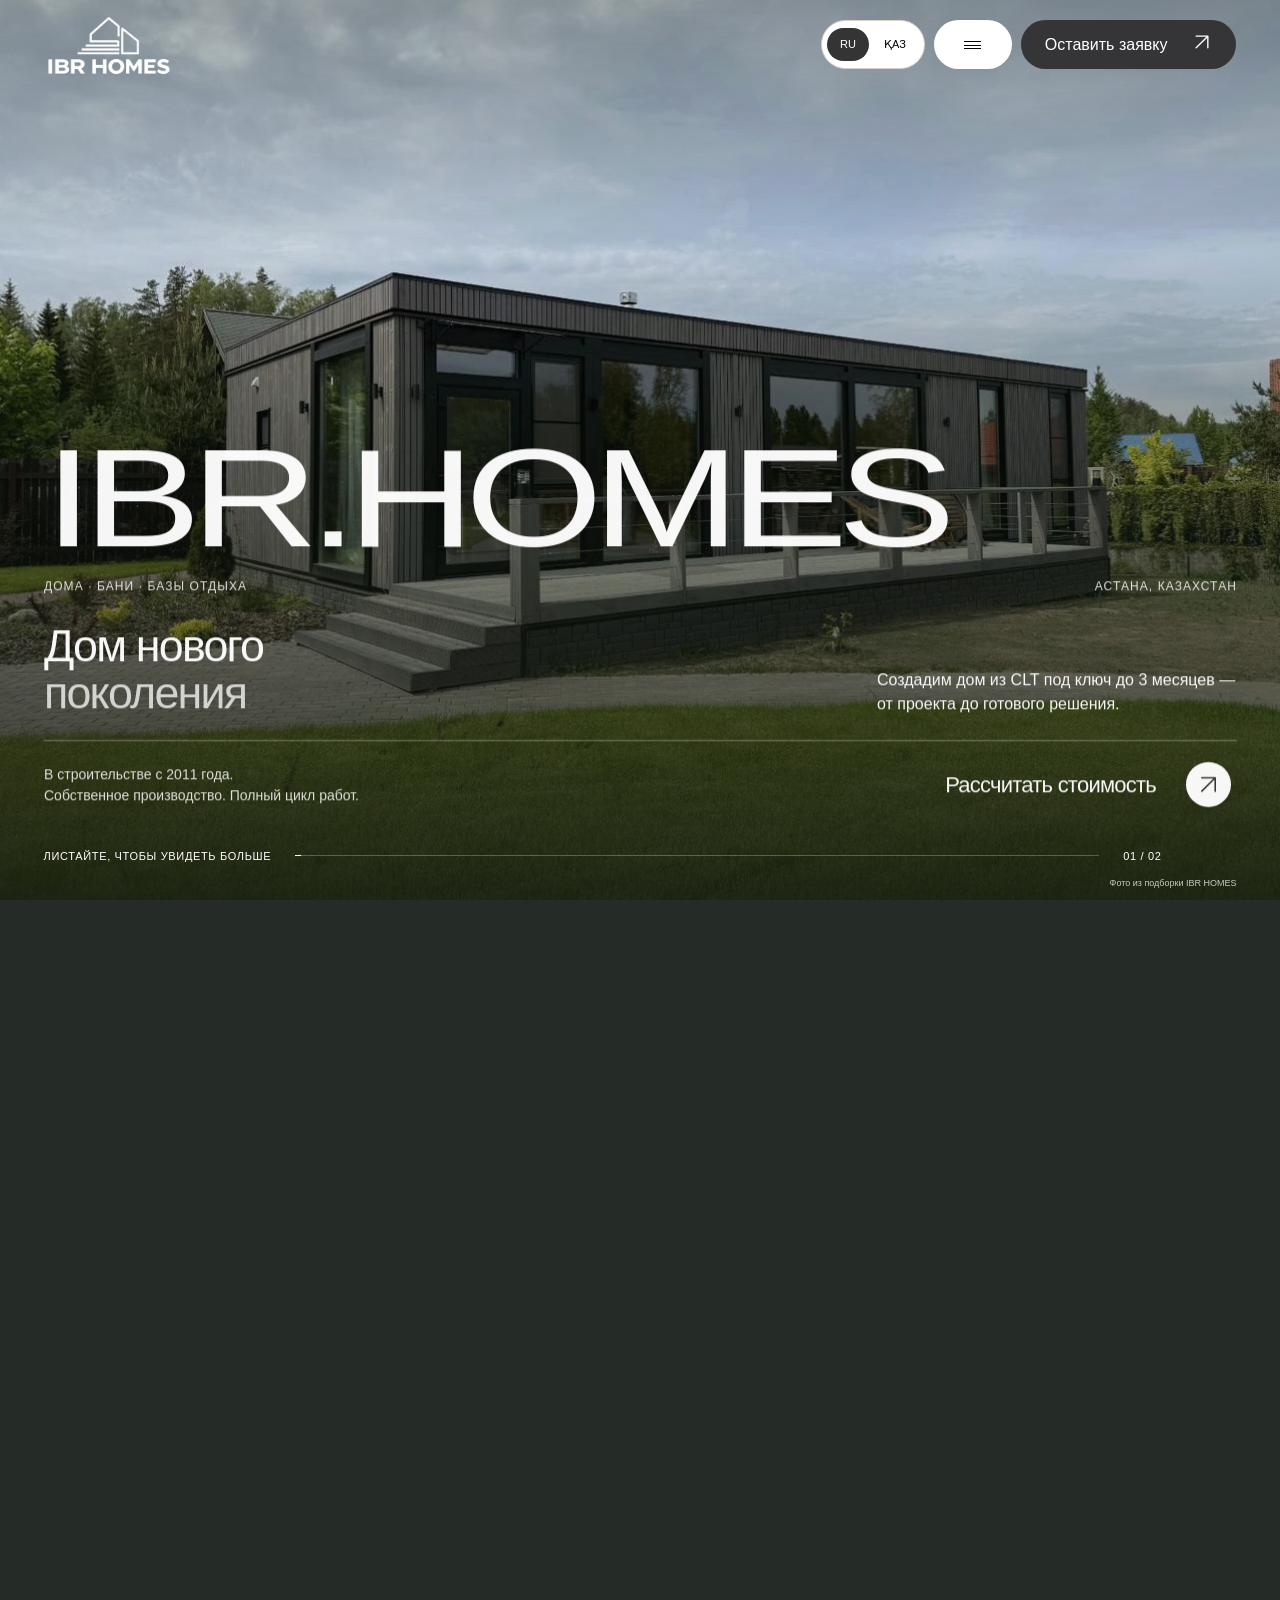
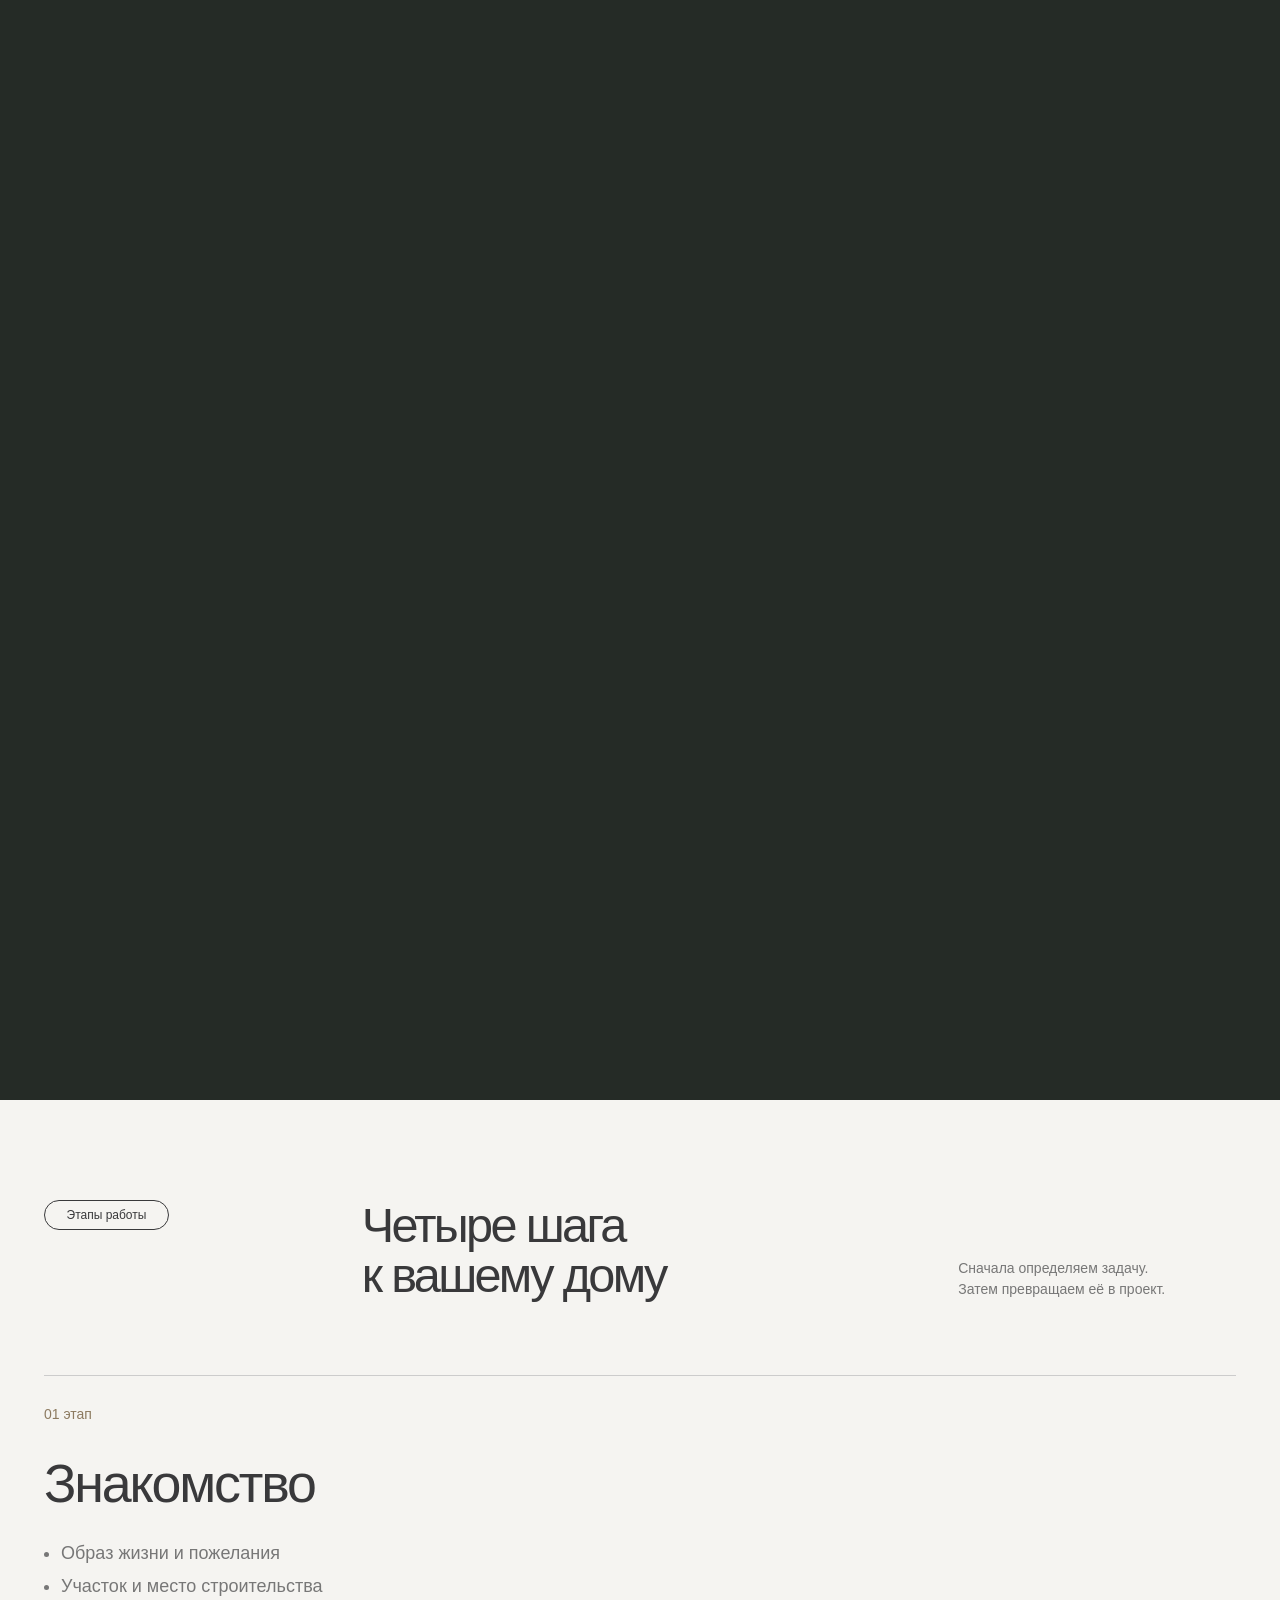
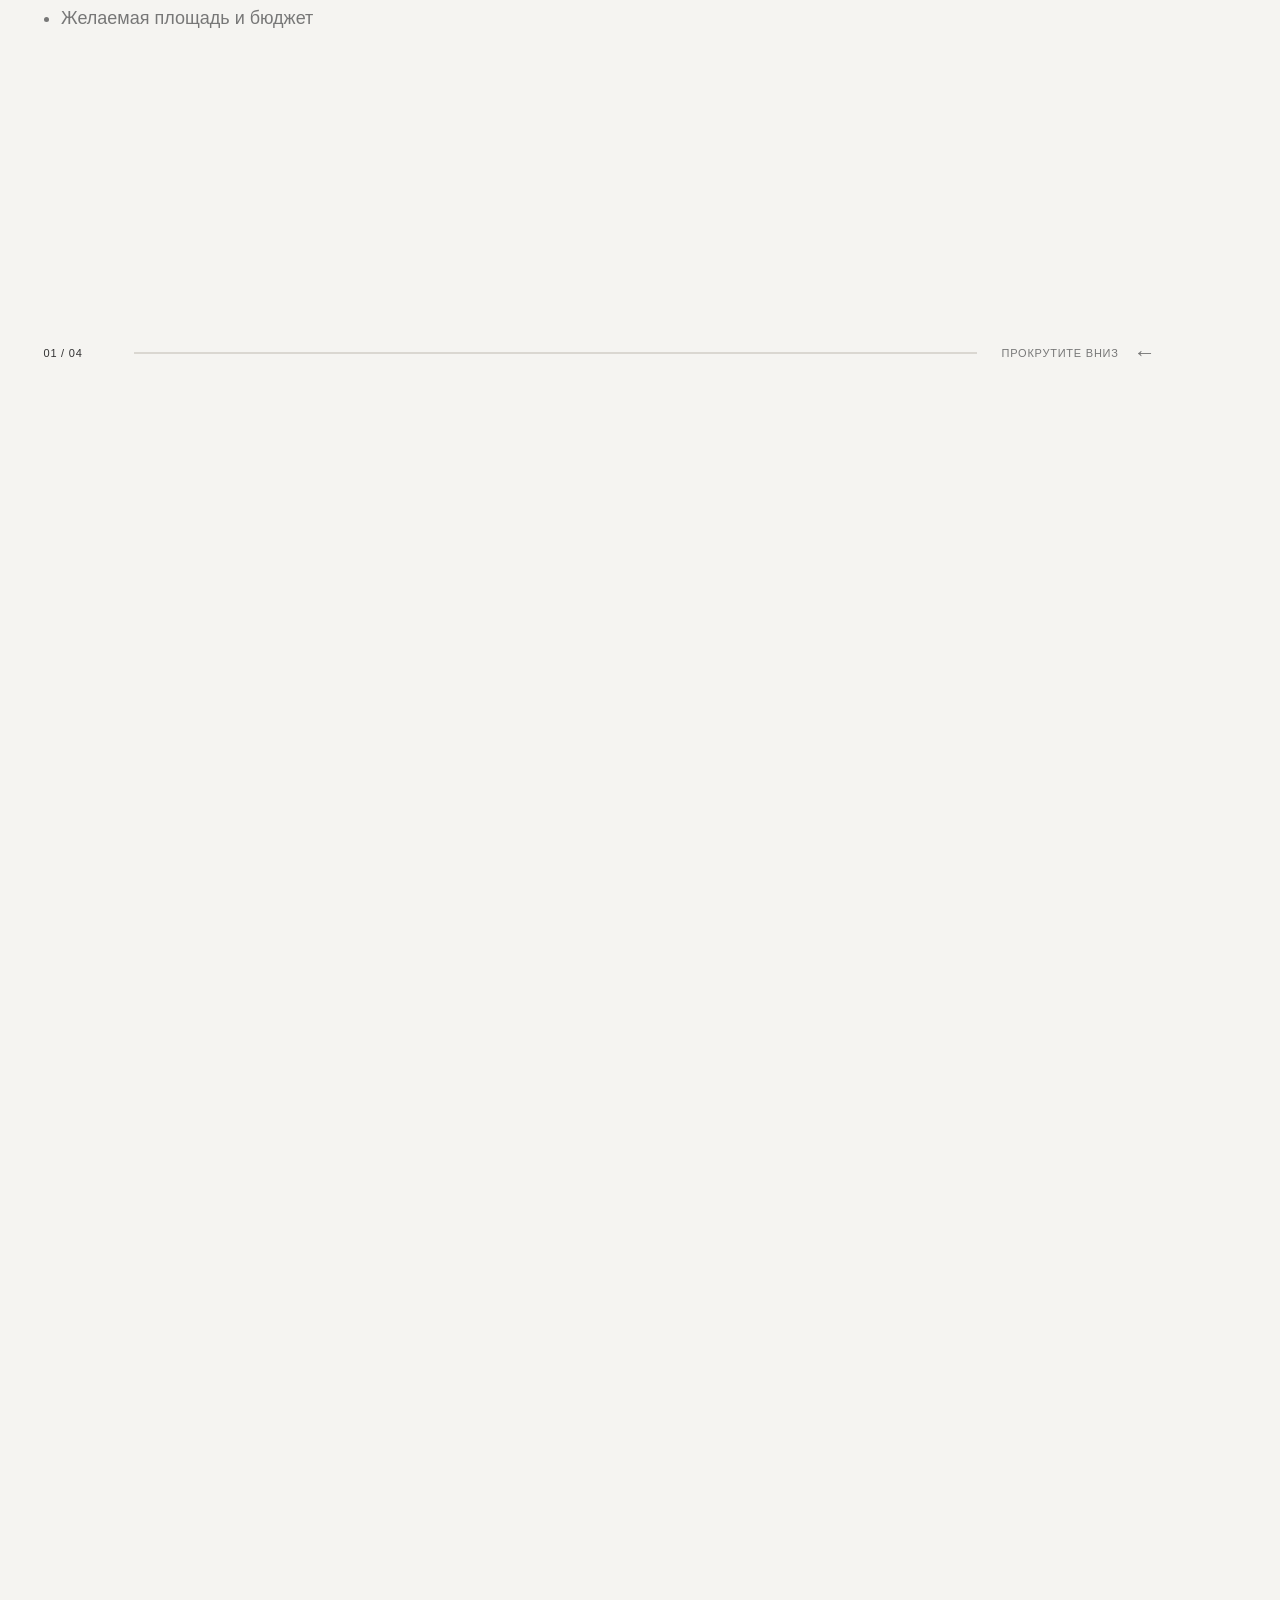
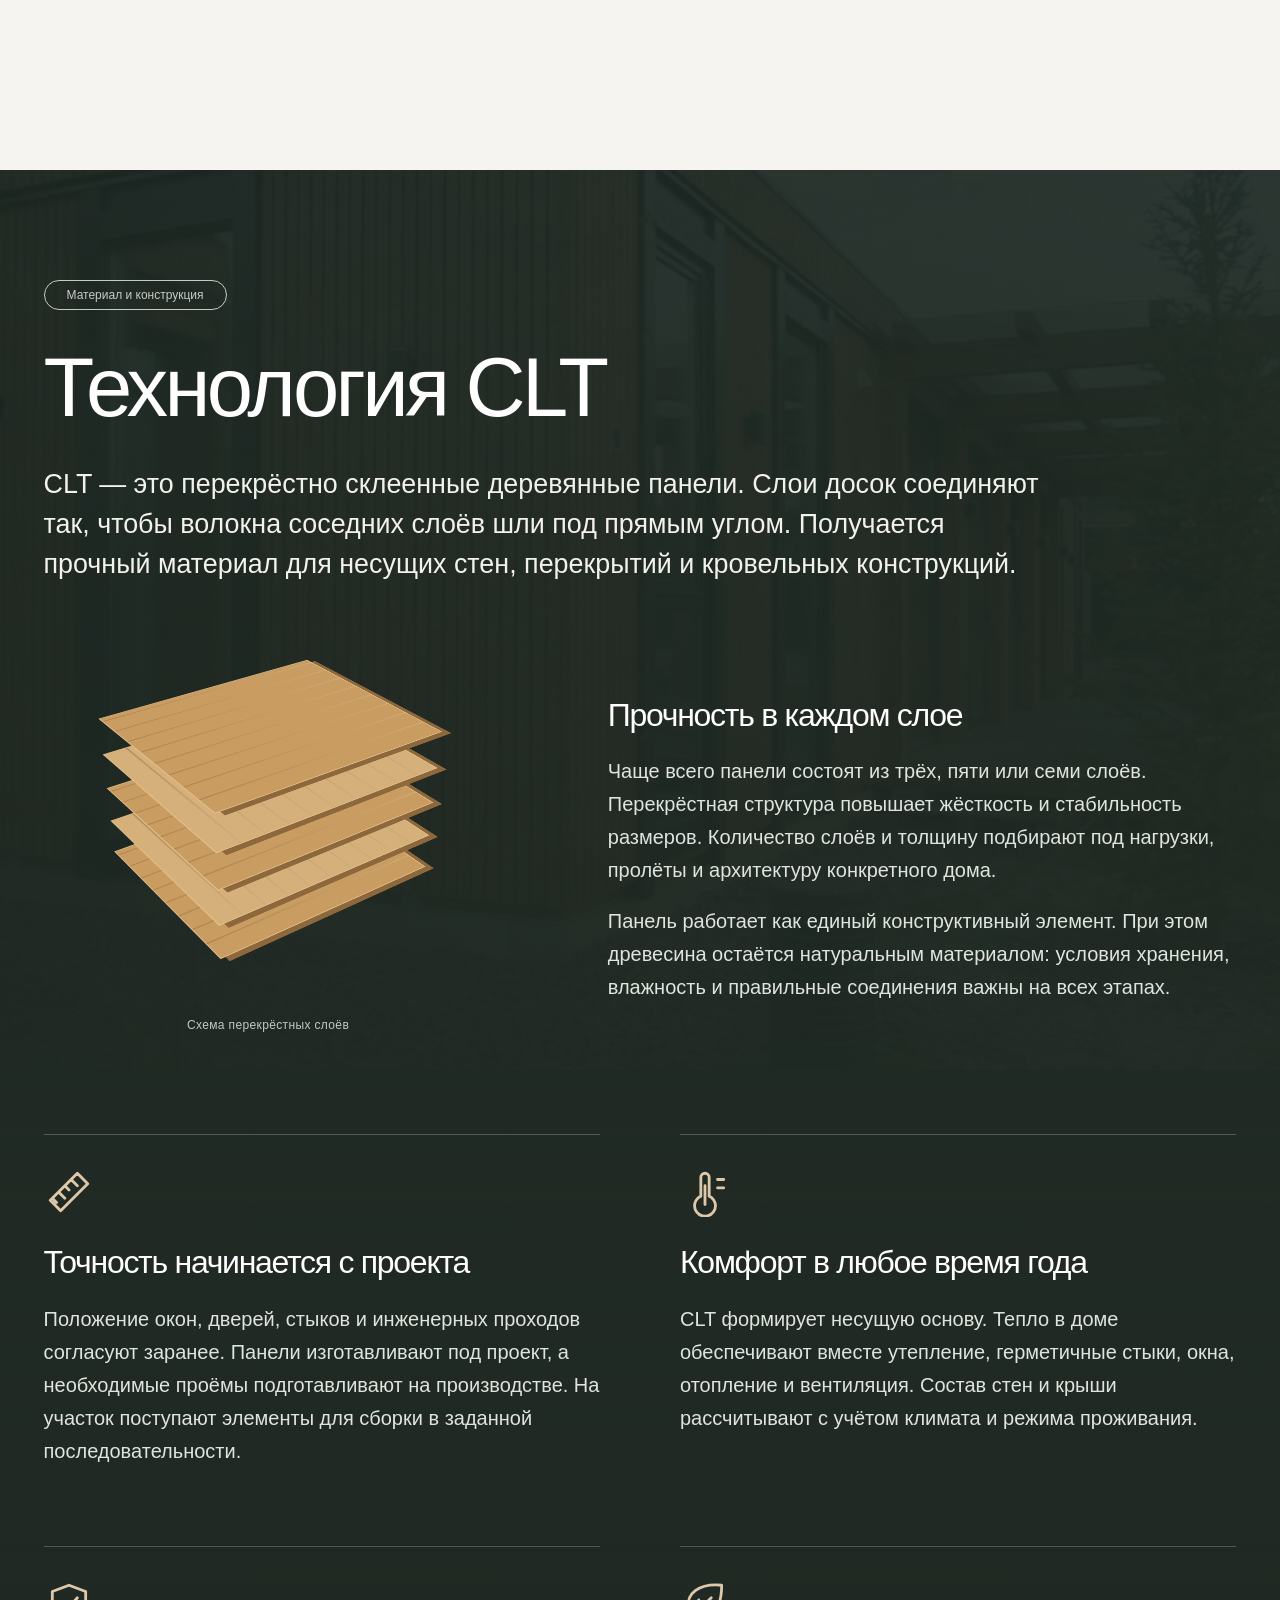
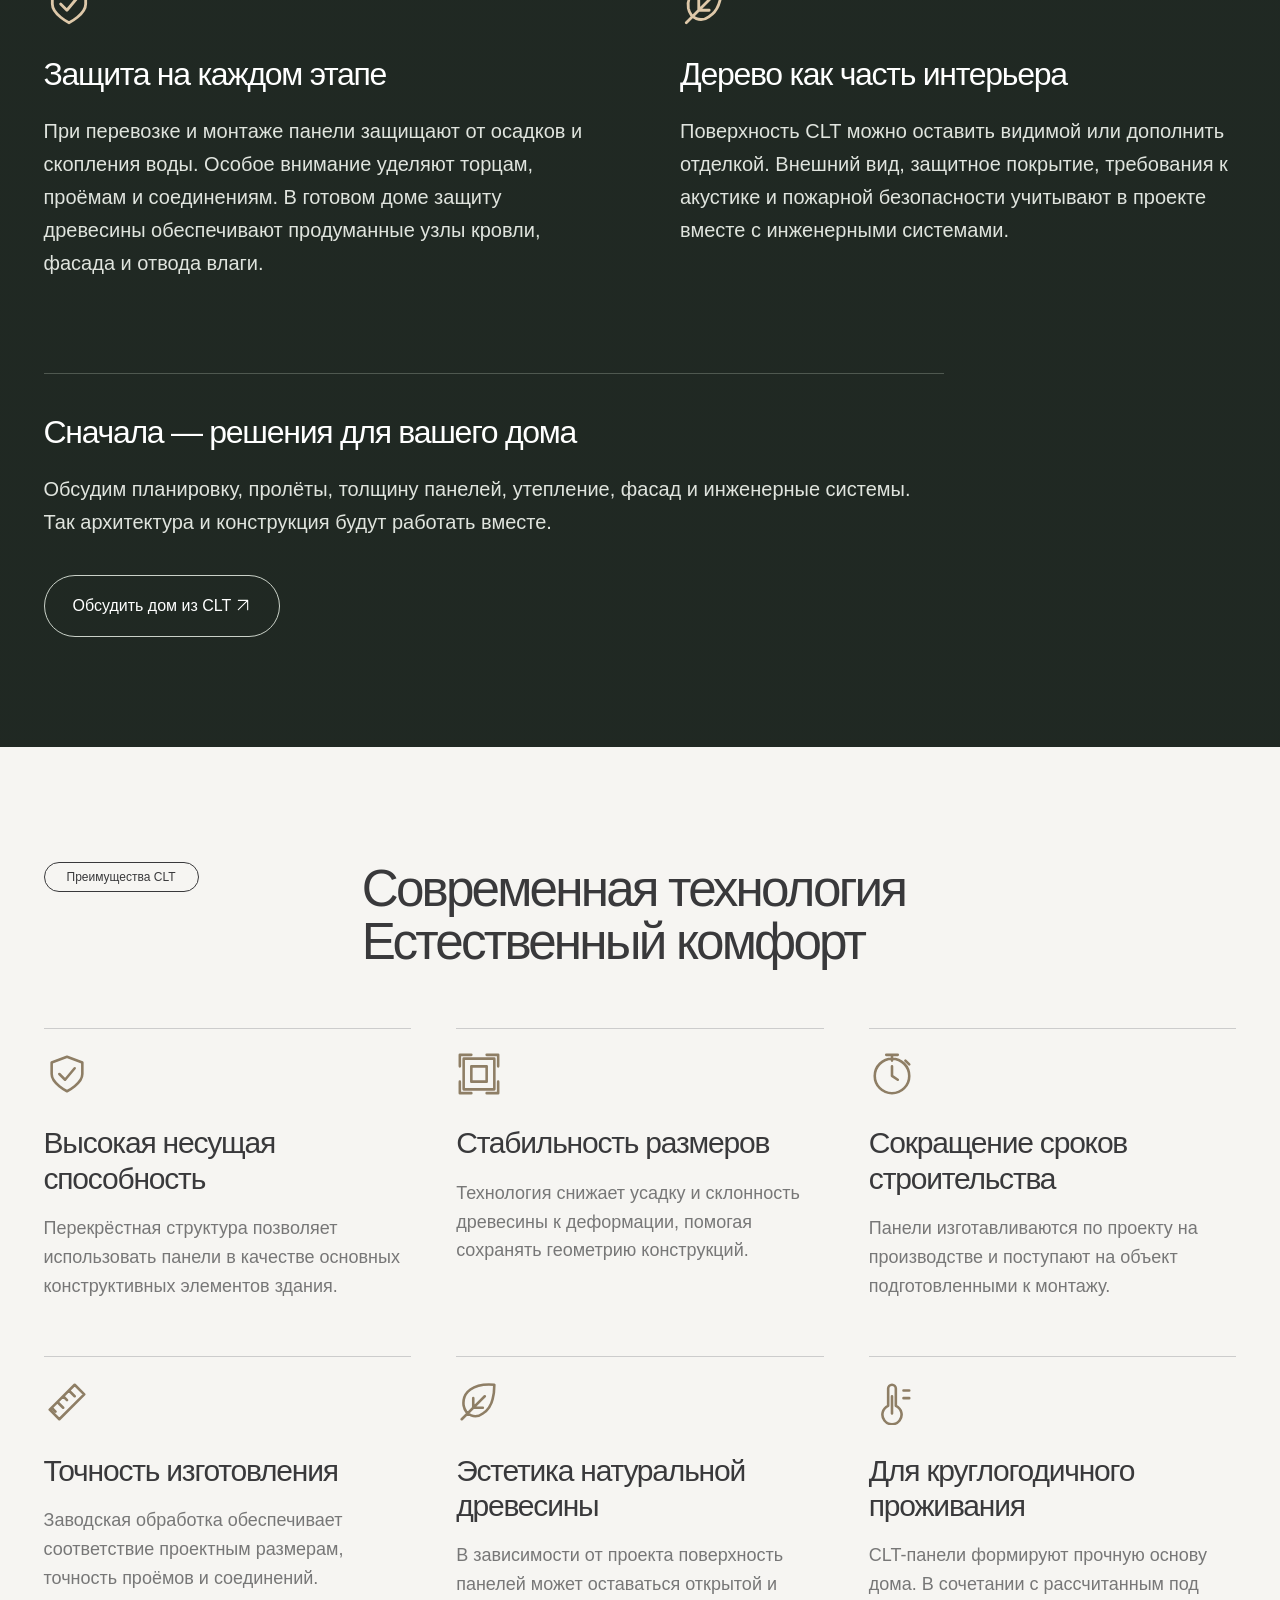
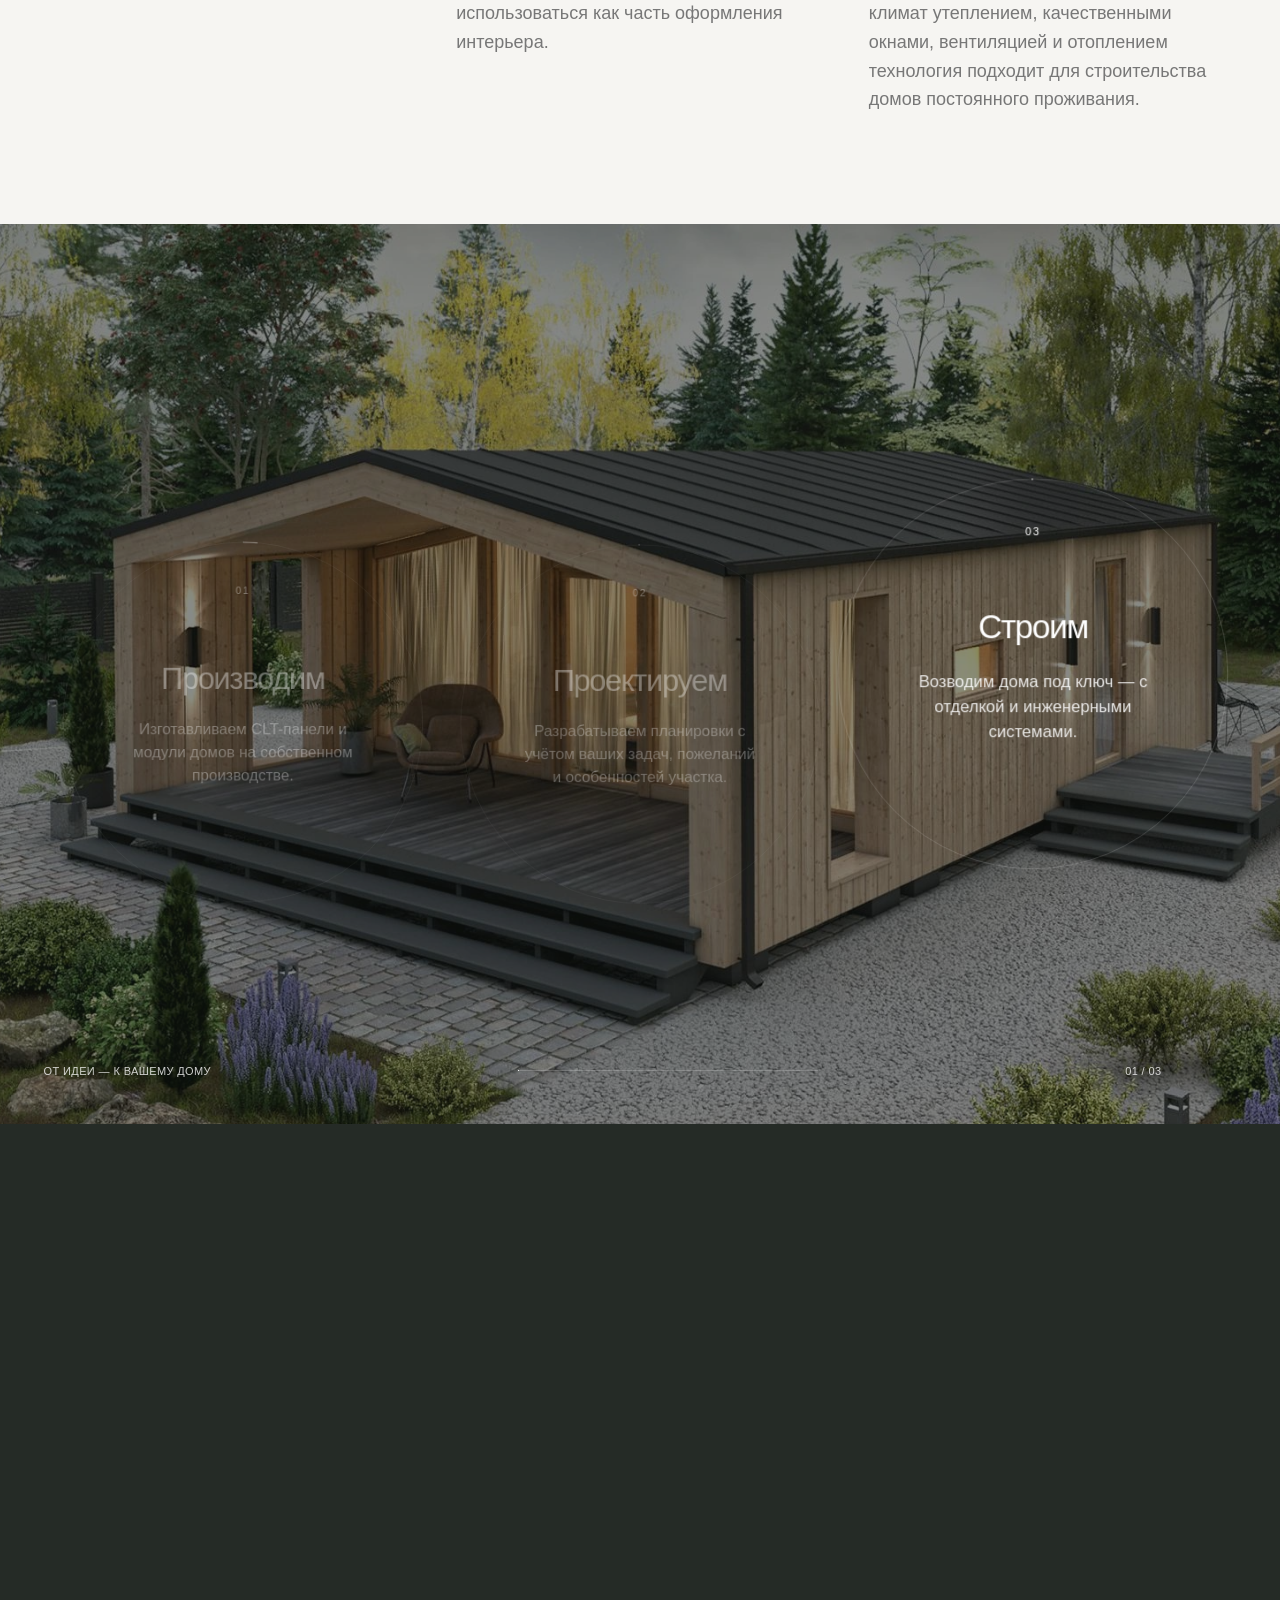
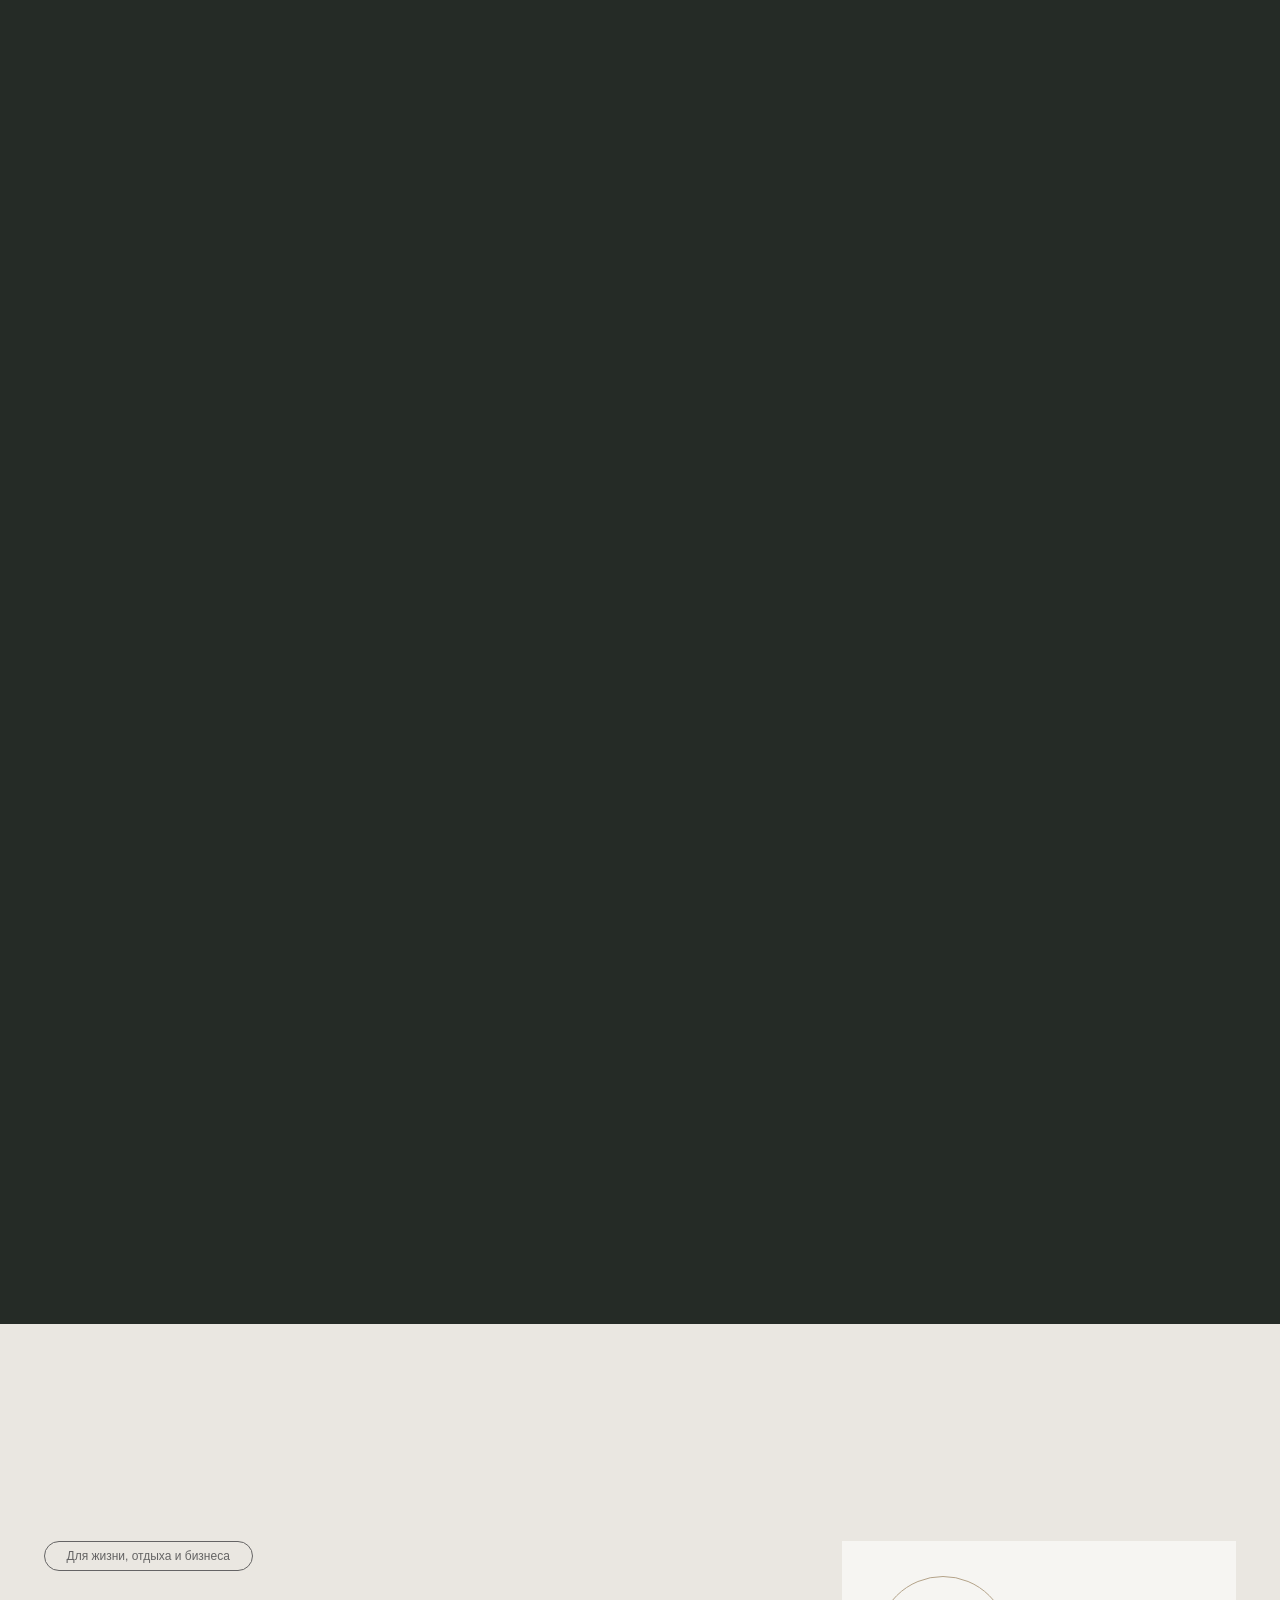
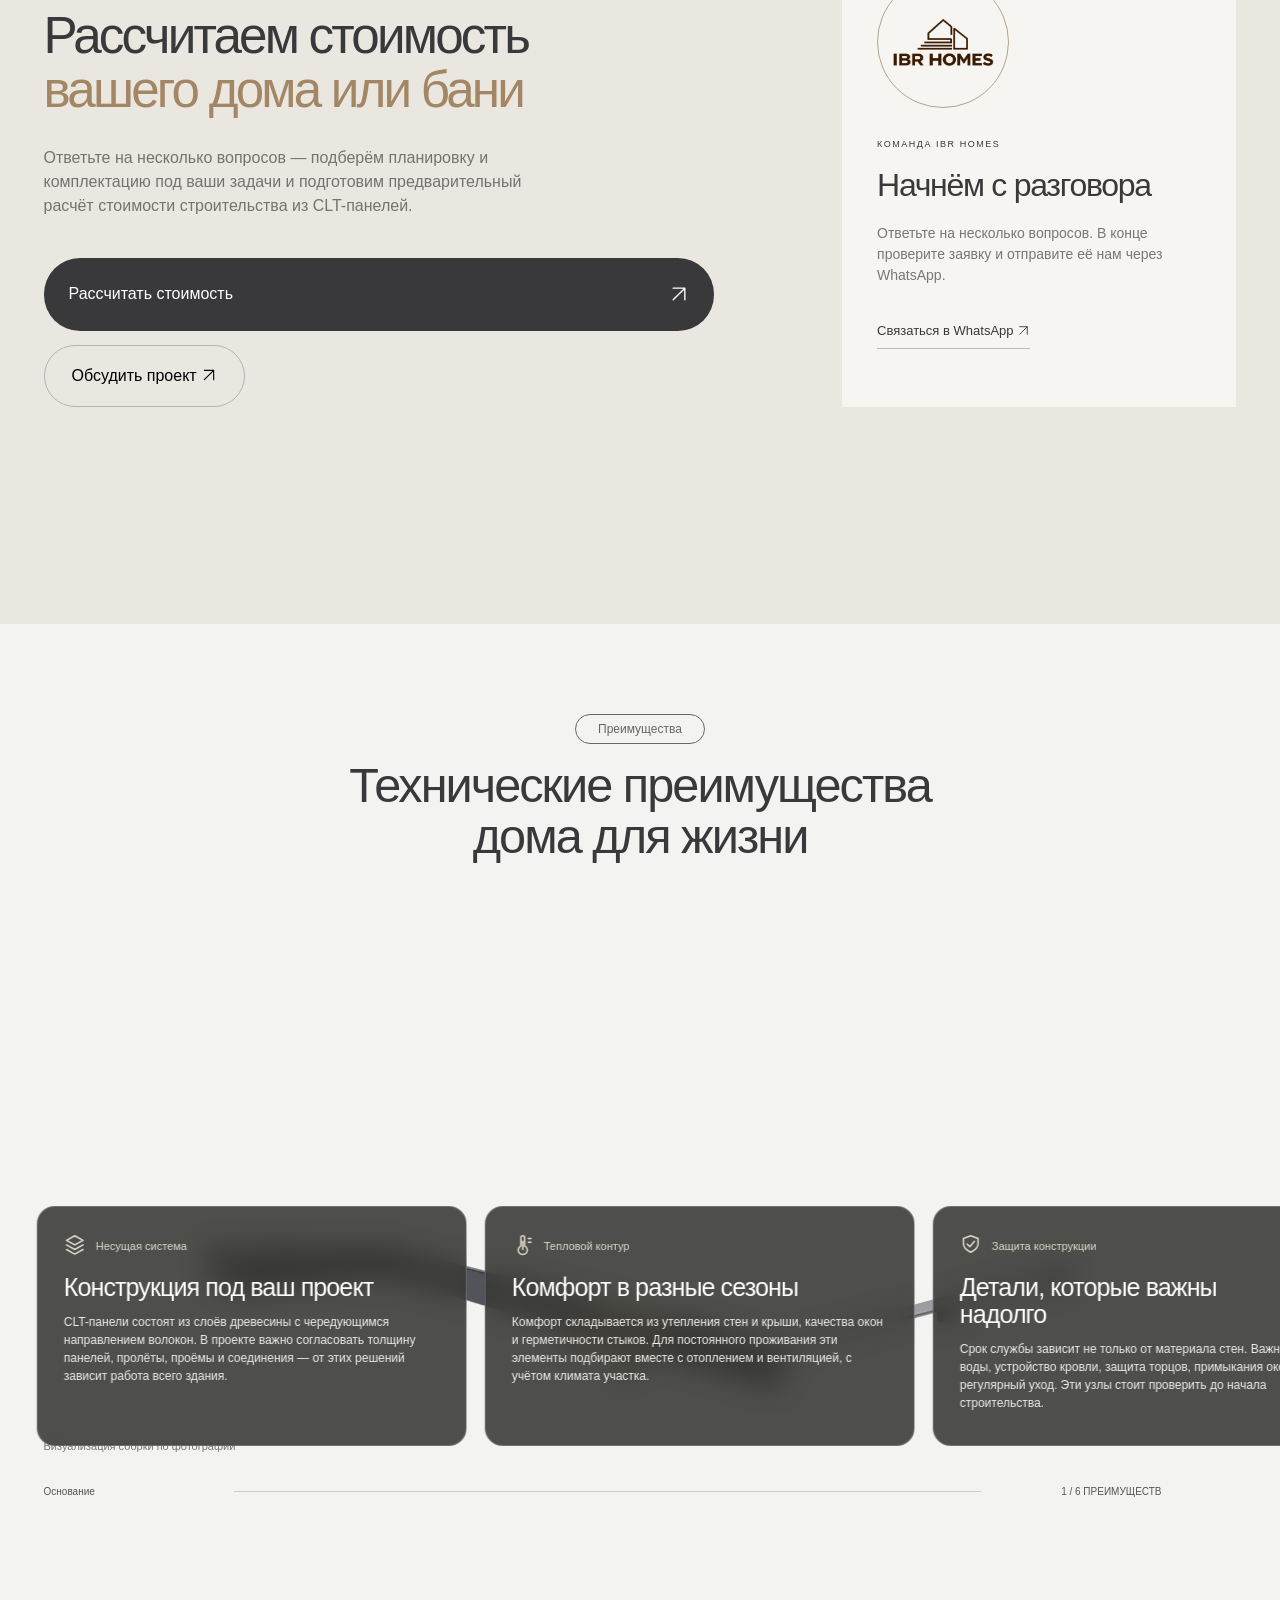
==== commit 2f02da6c: "Expand CLT presentation and add Kazakh language version" ====
--- a/index.html
+++ b/index.html
@@ -1,28 +1,28 @@
 <!doctype html>
-<html lang="ru"><head><meta charset="utf-8"><meta name="viewport" content="width=device-width,initial-scale=1"><meta name="theme-color" content="#f3f2f0"><title>IBR HOMES — дома и бани из CLT под ключ</title><meta name="description" content="IBR HOMES — дома, бани и базы отдыха из CLT. В строительстве с 2011 года. Собственное производство, проектирование и строительство под ключ. Рассчитайте стоимость проекта."><link rel="stylesheet" href="styles.css?v=16"><link rel="stylesheet" href="module.css?v=16"><link rel="stylesheet" href="onepage.css?v=16"><link rel="stylesheet" href="motion.css?v=16"><script src="calculator-config.js?v=16" defer></script><script src="module-data.js?v=16" defer></script><script src="module.js?v=16" defer></script><script src="motion.js?v=16" defer></script><script src="house-scenes.js?v=16" defer></script><script src="technical-story.js?v=16" defer></script><script src="icons.js?v=16" defer></script><link rel="stylesheet" href="client-update.css?v=16"><link rel="stylesheet" href="construction.css?v=16"><link rel="stylesheet" href="circle-merge.css?v=16"><link rel="stylesheet" href="site-update.css?v=16"><link rel="stylesheet" href="photo-update.css?v=16"><script src="steps.js?v=16" defer></script><link rel="stylesheet" href="collection.css?v=16"><script src="facades.js?v=16" defer></script></head>
+<html lang="ru"><head><meta charset="utf-8"><meta name="viewport" content="width=device-width,initial-scale=1"><meta name="theme-color" content="#f3f2f0"><title>IBR HOMES — дома и бани из CLT под ключ</title><meta name="description" content="IBR HOMES — дома, бани и базы отдыха из CLT. В строительстве с 2011 года. Собственное производство, проектирование и строительство под ключ. Рассчитайте стоимость проекта."><link rel="stylesheet" href="styles.css?v=17"><link rel="stylesheet" href="module.css?v=17"><link rel="stylesheet" href="onepage.css?v=17"><link rel="stylesheet" href="motion.css?v=17"><script src="translations.js?v=17" defer></script><script src="i18n.js?v=17" defer></script><script src="calculator-config.js?v=17" defer></script><script src="module-data.js?v=17" defer></script><script src="module.js?v=17" defer></script><script src="motion.js?v=17" defer></script><script src="house-scenes.js?v=17" defer></script><script src="technical-story.js?v=17" defer></script><script src="icons.js?v=17" defer></script><link rel="stylesheet" href="client-update.css?v=17"><link rel="stylesheet" href="construction.css?v=17"><link rel="stylesheet" href="circle-merge.css?v=17"><link rel="stylesheet" href="site-update.css?v=17"><link rel="stylesheet" href="photo-update.css?v=17"><script src="steps.js?v=17" defer></script><link rel="stylesheet" href="collection.css?v=17"><script src="facades.js?v=17" defer></script><link rel="stylesheet" href="experience.css?v=17"><script src="experience.js?v=17" defer></script></head>
 <body class="module-page onepage"><a class="skip" href="#catalog">Перейти к каталогу</a><div class="reading-progress" aria-hidden="true"></div>
 <header class="module-header" id="top"><a class="module-logo" href="#top" aria-label="IBR HOMES — на главную"><img src="assets/client/logo-transparent.webp" width="156" height="80" alt="IBR HOMES"></a><nav aria-label="Основная навигация"><a href="#about">О компании</a><a href="#catalog">Дома и бани</a><a href="#house-styles">Стили домов</a><a href="#estimate-section">Рассчитать проект</a></nav></header>
-<div class="floating-nav"><button class="pill menu-toggle" aria-label="Открыть меню" aria-controls="module-menu" aria-expanded="false"><span class="menu-lines" aria-hidden="true"></span></button><button class="pill dark" data-quiz="full">Оставить заявку <span>↗</span></button></div>
+<div class="floating-nav"><div class="language-switch" role="group" aria-label="Выбор языка"><button type="button" data-language="ru" lang="ru" aria-pressed="true">RU</button><button type="button" data-language="kk" lang="kk" aria-pressed="false">ҚАЗ</button></div><button class="pill menu-toggle" aria-label="Открыть меню" aria-controls="module-menu" aria-expanded="false"><span class="menu-lines" aria-hidden="true"></span></button><button class="pill dark" data-quiz="full">Оставить заявку <span>↗</span></button></div>
 <dialog class="menu-dialog" id="module-menu" aria-label="Меню"><div class="menu-top"><a href="#top">IBR.HOMES</a><button class="pill" data-close>Закрыть ×</button></div><nav><a href="#about">О компании <span>01</span></a><a href="#steps">Этапы работы <span>02</span></a><a href="#estimate-section">Калькулятор <span>03</span></a><a href="#catalog">Дома и бани <span>04</span></a><a href="#faq">Вопросы <span>05</span></a><a href="#contacts">Контакты <span>06</span></a></nav><a class="menu-phone" href="tel:+77007249123">+7 700 724 91 23</a></dialog>
 <main>
-<div class="hero-scroll"><section class="module-hero"><img class="hero-photo" src="assets/collection/hero.webp" srcset="assets/collection/hero-small.webp 800w, assets/collection/hero.webp 1280w" sizes="(max-width: 700px) 1600px, 100vw" alt="Современный дом с серым фасадом и открытой террасой" fetchpriority="high"><img class="hero-next" src="assets/photos/house-08.webp" srcset="assets/photos/house-08-small.webp 800w, assets/photos/house-08.webp 1100w" sizes="(max-width: 700px) 1600px, 100vw" alt="Деревянный дом с крытой террасой" decoding="async"><div class="hero-chapter" aria-hidden="true"><span>ДЛЯ ЖИЗНИ, ОТДЫХА И БИЗНЕСА</span><p>Ваш образ жизни.<br>Ваша архитектура.</p></div><div class="hero-scroll-cue" aria-hidden="true">ЛИСТАЙТЕ, ЧТОБЫ УВИДЕТЬ БОЛЬШЕ <i></i><span>01 / 02</span></div><div class="hero-content"><div class="hero-brand"><h1><span class="sr-only">IBR HOMES</span><svg viewBox="0 0 1320 205" preserveAspectRatio="xMinYMid meet" aria-hidden="true"><text x="0" y="183" textLength="1320" lengthAdjust="spacingAndGlyphs">IBR.HOMES</text></svg></h1><div><span>ДОМА · БАНИ · БАЗЫ ОТДЫХА</span><span>АСТАНА, КАЗАХСТАН</span></div></div><div class="module-hero-title"><h2>Дом нового<br><span>поколения.</span></h2><p>Создадим дом из CLT под ключ до 3 месяцев — от проекта до готового решения.</p></div><div class="hero-bottom"><p>В строительстве с 2011 года.<br>Собственное производство. Полный цикл работ.</p><button data-quiz="full">Рассчитать стоимость <span>↗</span></button></div></div><span class="photo-disclaimer">Фото из подборки IBR HOMES</span></section></div>
-<section class="module-steps section-pad steps-scene" id="steps"><div class="steps-sticky"><div class="module-heading"><span class="tag">Этапы работы</span><h2 class="reveal">Четыре шага<br>к вашему дому.</h2><p>Сначала определяем задачу.<br>Затем превращаем её в проект.</p></div><div class="steps-window"><div class="timeline stagger-group"><article><span>01 этап</span><h3>Знакомство</h3><i></i><ul><li>Образ жизни и пожелания</li><li>Участок и место строительства</li><li>Желаемая площадь и бюджет</li></ul><div class="step-photo"><img src="assets/photos/house-08.webp" srcset="assets/photos/house-08-small.webp 800w, assets/photos/house-08.webp 1100w" sizes="(max-width: 700px) 100vw, (max-width: 1100px) 50vw, 25vw" alt="" loading="lazy" decoding="async"></div></article><article><span>02 этап</span><h3>Проект</h3><i></i><ul><li>Планировка и архитектура</li><li>Комплектация и материалы</li><li>Согласование состава работ</li></ul><div class="step-photo"><img src="assets/photos/house-03.webp" srcset="assets/photos/house-03-small.webp 800w, assets/photos/house-03.webp 1600w" sizes="(max-width: 700px) 100vw, (max-width: 1100px) 50vw, 25vw" alt="" loading="lazy" decoding="async"></div></article><article><span>03 этап</span><h3>Подготовка</h3><i></i><ul><li>Производство элементов</li><li>Подготовка участка и основания</li><li>Планирование доставки</li></ul><div class="step-photo"><img src="assets/photos/house-07.webp" srcset="assets/photos/house-07-small.webp 800w, assets/photos/house-07.webp 1280w" sizes="(max-width: 700px) 100vw, (max-width: 1100px) 50vw, 25vw" alt="" loading="lazy" decoding="async"></div></article><article><span>04 этап</span><h3>Реализация</h3><i></i><ul><li>Монтаж по проекту</li><li>Работы по комплектации</li><li>Проверка и передача дома</li></ul><div class="step-photo"><img src="assets/photos/house-06.webp" srcset="assets/photos/house-06-small.webp 800w, assets/photos/house-06.webp 1280w" sizes="(max-width: 700px) 100vw, (max-width: 1100px) 50vw, 25vw" alt="" loading="lazy" decoding="async"></div></article></div></div><div class="steps-progress" aria-hidden="true"><span class="steps-current">01 / 04</span><i><b></b></i><span>ПРОКРУТИТЕ ВНИЗ <span class="steps-direction">←</span></span></div></div></section>
-<section class="story" id="about"><div class="story-bg"><img src="assets/photos/house-04.webp" srcset="assets/photos/house-04-small.webp 800w, assets/photos/house-04.webp 1600w" sizes="100vw" alt="Деревянный фасад и панорамные окна" loading="lazy" decoding="async"></div><div class="story-content"><div class="story-row"><span class="tag">Технология CLT</span><p class="reveal">CLT-панели — современная технология деревянного домостроения. Многослойные панели из древесины становятся основой несущих стен, перекрытий и кровельных конструкций.</p></div><div class="statement right reveal"><span class="clt-symbol" data-clt-icon="layers" aria-hidden="true"></span><h3>Прочность в каждом слое</h3><p>Панели производят путём склеивания слоёв деревянных досок под давлением. Волокна соседних слоёв располагаются перпендикулярно друг другу.</p></div><div class="statement left reveal"><span class="clt-symbol" data-clt-icon="structure" aria-hidden="true"></span><h3>Продуманная структура</h3><p>Перекрёстное расположение слоёв обеспечивает высокую прочность, жёсткость и стабильность геометрии.</p></div><div class="statement right reveal"><span class="clt-symbol" data-clt-icon="experience" aria-hidden="true"></span><h3>В строительстве с 2011 года</h3><p>Проектируем, производим и строим. От первого эскиза до готового дома.</p></div></div></section>
-<section class="module-benefits section-pad" id="clt-benefits"><div class="module-heading"><span class="tag">Преимущества CLT</span><h2 class="reveal">Современная технология.<br>Естественный комфорт.</h2></div><div class="benefits-grid stagger-group"><article><span class="benefit-symbol" data-clt-icon="strength" aria-hidden="true"></span><h3>Высокая несущая способность</h3><p>Перекрёстная структура позволяет использовать панели в качестве основных конструктивных элементов здания.</p></article><article><span class="benefit-symbol" data-clt-icon="geometry" aria-hidden="true"></span><h3>Стабильность размеров</h3><p>Технология снижает усадку и склонность древесины к деформации, помогая сохранять геометрию конструкций.</p></article><article><span class="benefit-symbol" data-clt-icon="speed" aria-hidden="true"></span><h3>Сокращение сроков строительства</h3><p>Панели изготавливаются по проекту на производстве и поступают на объект подготовленными к монтажу.</p></article><article><span class="benefit-symbol" data-clt-icon="precision" aria-hidden="true"></span><h3>Точность изготовления</h3><p>Заводская обработка обеспечивает соответствие проектным размерам, точность проёмов и соединений.</p></article><article><span class="benefit-symbol" data-clt-icon="wood" aria-hidden="true"></span><h3>Эстетика натуральной древесины</h3><p>В зависимости от проекта поверхность панелей может оставаться открытой и использоваться как часть оформления интерьера.</p></article><article><span class="benefit-symbol" data-clt-icon="comfort" aria-hidden="true"></span><h3>Для круглогодичного проживания</h3><p>CLT-панели формируют прочную основу дома. В сочетании с рассчитанным под климат утеплением, качественными окнами, вентиляцией и отоплением технология подходит для строительства домов постоянного проживания.</p></article></div></section>
+<div class="hero-scroll"><section class="module-hero"><img class="hero-photo" src="assets/collection/hero.webp" srcset="assets/collection/hero-small.webp 800w, assets/collection/hero.webp 1280w" sizes="(max-width: 700px) 1600px, 100vw" alt="Современный дом с серым фасадом и открытой террасой" fetchpriority="high"><img class="hero-next" src="assets/photos/house-08.webp" srcset="assets/photos/house-08-small.webp 800w, assets/photos/house-08.webp 1100w" sizes="(max-width: 700px) 1600px, 100vw" alt="Деревянный дом с крытой террасой" decoding="async"><div class="hero-chapter" aria-hidden="true"><span>ДЛЯ ЖИЗНИ, ОТДЫХА И БИЗНЕСА</span><p>Ваш образ жизни<br>Ваша архитектура</p></div><div class="hero-scroll-cue" aria-hidden="true">ЛИСТАЙТЕ, ЧТОБЫ УВИДЕТЬ БОЛЬШЕ <i></i><span>01 / 02</span></div><div class="hero-content"><div class="hero-brand"><h1><span class="sr-only">IBR HOMES</span><svg viewBox="0 0 1320 205" preserveAspectRatio="xMinYMid meet" aria-hidden="true"><text x="0" y="183" textLength="1320" lengthAdjust="spacingAndGlyphs">IBR.HOMES</text></svg></h1><div><span>ДОМА · БАНИ · БАЗЫ ОТДЫХА</span><span>АСТАНА, КАЗАХСТАН</span></div></div><div class="module-hero-title"><h2>Дом нового<br><span>поколения</span></h2><p>Создадим дом из CLT под ключ до 3 месяцев — от проекта до готового решения.</p></div><div class="hero-bottom"><p>В строительстве с 2011 года.<br>Собственное производство. Полный цикл работ.</p><button data-quiz="full">Рассчитать стоимость <span>↗</span></button></div></div><span class="photo-disclaimer">Фото из подборки IBR HOMES</span></section></div>
+<section class="module-steps section-pad steps-scene" id="steps"><div class="steps-sticky"><div class="module-heading"><span class="tag">Этапы работы</span><h2 class="reveal">Четыре шага<br>к вашему дому</h2><p>Сначала определяем задачу.<br>Затем превращаем её в проект.</p></div><div class="steps-window"><div class="timeline stagger-group"><article><span>01 этап</span><h3>Знакомство</h3><i></i><ul><li>Образ жизни и пожелания</li><li>Участок и место строительства</li><li>Желаемая площадь и бюджет</li></ul><div class="step-photo"><img src="assets/photos/house-08.webp" srcset="assets/photos/house-08-small.webp 800w, assets/photos/house-08.webp 1100w" sizes="(max-width: 700px) 100vw, (max-width: 1100px) 50vw, 25vw" alt="" loading="lazy" decoding="async"></div></article><article><span>02 этап</span><h3>Проект</h3><i></i><ul><li>Планировка и архитектура</li><li>Комплектация и материалы</li><li>Согласование состава работ</li></ul><div class="step-photo"><img src="assets/photos/house-03.webp" srcset="assets/photos/house-03-small.webp 800w, assets/photos/house-03.webp 1600w" sizes="(max-width: 700px) 100vw, (max-width: 1100px) 50vw, 25vw" alt="" loading="lazy" decoding="async"></div></article><article><span>03 этап</span><h3>Подготовка</h3><i></i><ul><li>Производство элементов</li><li>Подготовка участка и основания</li><li>Планирование доставки</li></ul><div class="step-photo"><img src="assets/photos/house-07.webp" srcset="assets/photos/house-07-small.webp 800w, assets/photos/house-07.webp 1280w" sizes="(max-width: 700px) 100vw, (max-width: 1100px) 50vw, 25vw" alt="" loading="lazy" decoding="async"></div></article><article><span>04 этап</span><h3>Реализация</h3><i></i><ul><li>Монтаж по проекту</li><li>Работы по комплектации</li><li>Проверка и передача дома</li></ul><div class="step-photo"><img src="assets/photos/house-06.webp" srcset="assets/photos/house-06-small.webp 800w, assets/photos/house-06.webp 1280w" sizes="(max-width: 700px) 100vw, (max-width: 1100px) 50vw, 25vw" alt="" loading="lazy" decoding="async"></div></article></div></div><div class="steps-progress" aria-hidden="true"><span class="steps-current">01 / 04</span><i><b></b></i><span>ПРОКРУТИТЕ ВНИЗ <span class="steps-direction">←</span></span></div></div></section>
+<section class="story clt-story" id="about" aria-labelledby="clt-title"><div class="story-bg"><img src="assets/photos/house-04.webp" srcset="assets/photos/house-04-small.webp 800w, assets/photos/house-04.webp 1600w" sizes="100vw" alt="Деревянный фасад и панорамные окна" loading="lazy" decoding="async"></div><div class="story-content"><div class="clt-intro"><span class="tag">Материал и конструкция</span><h2 id="clt-title">Технология CLT</h2><p>CLT — это перекрёстно склеенные деревянные панели. Слои досок соединяют так, чтобы волокна соседних слоёв шли под прямым углом. Получается прочный материал для несущих стен, перекрытий и кровельных конструкций.</p></div><div class="clt-explainer"><div class="clt-stack" role="img" aria-label="Схема панели CLT: пять перекрёстных слоёв древесины"><div class="clt-stack-scene" aria-hidden="true"><i></i><i></i><i></i><i></i><i></i></div><span>Схема перекрёстных слоёв</span></div><div class="clt-copy"><h3>Прочность в каждом слое</h3><p>Чаще всего панели состоят из трёх, пяти или семи слоёв. Перекрёстная структура повышает жёсткость и стабильность размеров. Количество слоёв и толщину подбирают под нагрузки, пролёты и архитектуру конкретного дома.</p><p>Панель работает как единый конструктивный элемент. При этом древесина остаётся натуральным материалом: условия хранения, влажность и правильные соединения важны на всех этапах.</p></div></div><div class="clt-details"><article><span class="benefit-symbol" data-clt-icon="precision" aria-hidden="true"></span><h3>Точность начинается с проекта</h3><p>Положение окон, дверей, стыков и инженерных проходов согласуют заранее. Панели изготавливают под проект, а необходимые проёмы подготавливают на производстве. На участок поступают элементы для сборки в заданной последовательности.</p></article><article><span class="benefit-symbol" data-clt-icon="comfort" aria-hidden="true"></span><h3>Комфорт в любое время года</h3><p>CLT формирует несущую основу. Тепло в доме обеспечивают вместе утепление, герметичные стыки, окна, отопление и вентиляция. Состав стен и крыши рассчитывают с учётом климата и режима проживания.</p></article><article><span class="benefit-symbol" data-clt-icon="strength" aria-hidden="true"></span><h3>Защита на каждом этапе</h3><p>При перевозке и монтаже панели защищают от осадков и скопления воды. Особое внимание уделяют торцам, проёмам и соединениям. В готовом доме защиту древесины обеспечивают продуманные узлы кровли, фасада и отвода влаги.</p></article><article><span class="benefit-symbol" data-clt-icon="wood" aria-hidden="true"></span><h3>Дерево как часть интерьера</h3><p>Поверхность CLT можно оставить видимой или дополнить отделкой. Внешний вид, защитное покрытие, требования к акустике и пожарной безопасности учитывают в проекте вместе с инженерными системами.</p></article></div><div class="clt-conclusion"><h3>Сначала — решения для вашего дома</h3><p>Обсудим планировку, пролёты, толщину панелей, утепление, фасад и инженерные системы. Так архитектура и конструкция будут работать вместе.</p><a class="outline-button" href="#estimate-section">Обсудить дом из CLT ↗</a></div></div></section>
+<section class="module-benefits section-pad" id="clt-benefits"><div class="module-heading"><span class="tag">Преимущества CLT</span><h2 class="reveal">Современная технология<br>Естественный комфорт</h2></div><div class="benefits-grid stagger-group"><article><span class="benefit-symbol" data-clt-icon="strength" aria-hidden="true"></span><h3>Высокая несущая способность</h3><p>Перекрёстная структура позволяет использовать панели в качестве основных конструктивных элементов здания.</p></article><article><span class="benefit-symbol" data-clt-icon="geometry" aria-hidden="true"></span><h3>Стабильность размеров</h3><p>Технология снижает усадку и склонность древесины к деформации, помогая сохранять геометрию конструкций.</p></article><article><span class="benefit-symbol" data-clt-icon="speed" aria-hidden="true"></span><h3>Сокращение сроков строительства</h3><p>Панели изготавливаются по проекту на производстве и поступают на объект подготовленными к монтажу.</p></article><article><span class="benefit-symbol" data-clt-icon="precision" aria-hidden="true"></span><h3>Точность изготовления</h3><p>Заводская обработка обеспечивает соответствие проектным размерам, точность проёмов и соединений.</p></article><article><span class="benefit-symbol" data-clt-icon="wood" aria-hidden="true"></span><h3>Эстетика натуральной древесины</h3><p>В зависимости от проекта поверхность панелей может оставаться открытой и использоваться как часть оформления интерьера.</p></article><article><span class="benefit-symbol" data-clt-icon="comfort" aria-hidden="true"></span><h3>Для круглогодичного проживания</h3><p>CLT-панели формируют прочную основу дома. В сочетании с рассчитанным под климат утеплением, качественными окнами, вентиляцией и отоплением технология подходит для строительства домов постоянного проживания.</p></article></div></section>
 <div class="circle-shell merge-scene"><section class="circle-scene"><img src="assets/collection/barn-house.webp" srcset="assets/collection/barn-house-small.webp 800w, assets/collection/barn-house.webp 1920w" sizes="100vw" alt="Дом с террасой среди деревьев" loading="lazy" decoding="async"><div class="circle-content"><article><h3>Производим</h3><p>Изготавливаем CLT-панели и модули домов на собственном производстве.</p></article><article><h3>Проектируем</h3><p>Разрабатываем планировки с учётом ваших задач, пожеланий и особенностей участка.</p></article><article><h3>Строим</h3><p>Возводим дома под ключ — с отделкой и инженерными системами.</p></article></div><div class="merged-brand"><img src="assets/client/logo-transparent.webp" alt="IBR HOMES" width="312" height="159" loading="lazy"></div></section></div>
-<section class="estimate-section section-pad" id="estimate-section"><div><span class="tag">Для жизни, отдыха и бизнеса</span><h2 class="reveal">Рассчитаем стоимость<br><em>вашего дома или бани.</em></h2><p>Ответьте на несколько вопросов — подберём планировку и комплектацию под ваши задачи и подготовим предварительный расчёт стоимости строительства из CLT-панелей.</p><div class="estimate-buttons"><button class="big-button" data-quiz="full">Рассчитать стоимость <span>↗</span></button><button class="outline-button" data-quiz="budget">Обсудить проект ↗</button></div></div><aside class="advisor-card"><div class="advisor-monogram"><img src="assets/client/logo-transparent.webp" alt="IBR HOMES" width="156" height="80" loading="lazy"></div><span class="eyebrow">КОМАНДА IBR HOMES</span><h3>Начнём с разговора.</h3><p>Ответьте на несколько вопросов. В конце проверите заявку и отправите её нам через WhatsApp.</p><a href="https://wa.me/77007249123" target="_blank" rel="noopener noreferrer">Связаться в WhatsApp ↗</a></aside></section>
-<section class="house-sequence tech-story sync-construction photo-construction" id="construction" aria-labelledby="construction-title"><span id="technology" class="section-anchor"></span><div class="house-sequence-sticky"><div class="sequence-heading"><span class="tag">Преимущества</span><h2 id="construction-title">Технические преимущества<br>дома для жизни.</h2><p>От конструкции к комфорту.<br>Шесть решений, которые<br>важно продумать вместе.</p></div><div class="tech-story-window"><div class="tech-model"><div class="assembly-canvas" role="img" aria-label="Поэтапная сборка деревянного дома по фотографии"><img class="assembly-piece piece-base" src="assets/assembly/timber-house.webp" alt="" aria-hidden="true" loading="lazy" decoding="async"><img class="assembly-piece piece-pergola" src="assets/assembly/timber-house.webp" alt="" aria-hidden="true" loading="lazy" decoding="async"><img class="assembly-piece piece-wall-left" src="assets/assembly/timber-house.webp" alt="" aria-hidden="true" loading="lazy" decoding="async"><img class="assembly-piece piece-wall-center" src="assets/assembly/timber-house.webp" alt="" aria-hidden="true" loading="lazy" decoding="async"><img class="assembly-piece piece-wall-right" src="assets/assembly/timber-house.webp" alt="" aria-hidden="true" loading="lazy" decoding="async"><img class="assembly-piece piece-terrace" src="assets/assembly/timber-house.webp" alt="" aria-hidden="true" loading="lazy" decoding="async"><img class="assembly-piece piece-roof" src="assets/assembly/timber-house.webp" alt="" aria-hidden="true" loading="lazy" decoding="async"><img class="assembly-complete" src="assets/assembly/timber-house.webp" alt="" aria-hidden="true" loading="lazy" decoding="async"></div><p>Прокручивайте: дом собирается,<br>преимущества меняются рядом.</p><span class="model-source">Визуализация сборки по фотографии</span></div><div class="tech-feature-viewport"><div class="tech-story-track"><article class="tech-feature"><div class="tech-feature-photo"><img src="assets/photos/house-03.webp" srcset="assets/photos/house-03-small.webp 800w, assets/photos/house-03.webp 1600w" sizes="(max-width: 700px) 100vw, 50vw" alt="Фотография дома из подборки IBR HOMES" loading="lazy"><span>01</span></div><div class="tech-feature-meta"><span>▤</span>Несущая система</div><h3>Конструкция под ваш проект</h3><p>CLT-панели состоят из слоёв древесины с чередующимся направлением волокон. В проекте важно согласовать толщину панелей, пролёты, проёмы и соединения — от этих решений зависит работа всего здания.</p><div class="tech-feature-foot"><span>Что обсуждаем</span><p>План этажей, нагрузки и узлы соединений.</p></div></article><article class="tech-feature"><div class="tech-feature-photo"><img src="assets/photos/house-08.webp" srcset="assets/photos/house-08-small.webp 800w, assets/photos/house-08.webp 1100w" sizes="(max-width: 700px) 100vw, 50vw" alt="Фотография дома из подборки IBR HOMES" loading="lazy"><span>02</span></div><div class="tech-feature-meta"><span>◒</span>Тепловой контур</div><h3>Комфорт в разные сезоны</h3><p>Комфорт складывается из утепления стен и крыши, качества окон и герметичности стыков. Для постоянного проживания эти элементы подбирают вместе с отоплением и вентиляцией, с учётом климата участка.</p><div class="tech-feature-foot"><span>Что обсуждаем</span><p>Состав ограждающих конструкций, окна и отопление.</p></div></article><article class="tech-feature"><div class="tech-feature-photo"><img src="assets/photos/house-07.webp" srcset="assets/photos/house-07-small.webp 800w, assets/photos/house-07.webp 1280w" sizes="(max-width: 700px) 100vw, 50vw" alt="Фотография дома из подборки IBR HOMES" loading="lazy"><span>03</span></div><div class="tech-feature-meta"><span>⌁</span>Защита конструкции</div><h3>Детали, которые важны надолго</h3><p>Срок службы зависит не только от материала стен. Важны отвод воды, устройство кровли, защита торцов, примыкания окон и регулярный уход. Эти узлы стоит проверить до начала строительства.</p><div class="tech-feature-foot"><span>Что обсуждаем</span><p>Кровлю, водоотвод, фасад и правила эксплуатации.</p></div></article><article class="tech-feature"><div class="tech-feature-photo"><img src="assets/photos/house-03.webp" srcset="assets/photos/house-03-small.webp 800w, assets/photos/house-03.webp 1600w" sizes="(max-width: 700px) 100vw, 50vw" alt="Фотография дома из подборки IBR HOMES" loading="lazy"><span>04</span></div><div class="tech-feature-meta"><span>⊞</span>Инженерные системы</div><h3>Удобство ежедневной жизни</h3><p>Расположение кухни, санузлов и технической зоны определяет трассы коммуникаций. Если предусмотреть их заранее, проще согласовать проходы через конструкции и доступ для обслуживания оборудования.</p><div class="tech-feature-foot"><span>Что обсуждаем</span><p>Воду, канализацию, электрику и вентиляцию.</p></div></article><article class="tech-feature"><div class="tech-feature-photo"><img src="assets/photos/house-08.webp" srcset="assets/photos/house-08-small.webp 800w, assets/photos/house-08.webp 1100w" sizes="(max-width: 700px) 100vw, 50vw" alt="Фотография дома из подборки IBR HOMES" loading="lazy"><span>05</span></div><div class="tech-feature-meta"><span>↗</span>Пространство и свет</div><h3>Планировка под вашу семью</h3><p>Участок задаёт виды из окон, стороны света и вход в дом. Общую зону, спальни, хранение и террасу полезно рассматривать как один сценарий жизни — от утреннего света до вечерней приватности.</p><div class="tech-feature-foot"><span>Что обсуждаем</span><p>Состав семьи, привычки, ориентацию и сценарии комнат.</p></div></article><article class="tech-feature"><div class="tech-feature-photo"><img src="assets/photos/house-07.webp" srcset="assets/photos/house-07-small.webp 800w, assets/photos/house-07.webp 1280w" sizes="(max-width: 700px) 100vw, 50vw" alt="Фотография дома из подборки IBR HOMES" loading="lazy"><span>06</span></div><div class="tech-feature-meta"><span>⤴</span>Подготовка к монтажу</div><h3>Продуманный путь до участка</h3><p>Доставка и установка требуют места для подъезда и работы техники. Основание выбирают по условиям грунта и проектным нагрузкам; расположение коммуникаций согласуют до прибытия конструкций.</p><div class="tech-feature-foot"><span>Что обсуждаем</span><p>Подъезд, основание, зону разгрузки и последовательность работ.</p></div></article></div></div></div><div class="sequence-bottom"><span class="sequence-status">Основание</span><i></i><span class="tech-story-count">1 / 6 ПРЕИМУЩЕСТВ</span></div></div></section>
+<section class="estimate-section section-pad" id="estimate-section"><div><span class="tag">Для жизни, отдыха и бизнеса</span><h2 class="reveal">Рассчитаем стоимость<br><em>вашего дома или бани</em></h2><p>Ответьте на несколько вопросов — подберём планировку и комплектацию под ваши задачи и подготовим предварительный расчёт стоимости строительства из CLT-панелей.</p><div class="estimate-buttons"><button class="big-button" data-quiz="full">Рассчитать стоимость <span>↗</span></button><button class="outline-button" data-quiz="budget">Обсудить проект ↗</button></div></div><aside class="advisor-card"><div class="advisor-monogram"><img src="assets/client/logo-transparent.webp" alt="IBR HOMES" width="156" height="80" loading="lazy"></div><span class="eyebrow">КОМАНДА IBR HOMES</span><h3>Начнём с разговора</h3><p>Ответьте на несколько вопросов. В конце проверите заявку и отправите её нам через WhatsApp.</p><a href="https://wa.me/77007249123" target="_blank" rel="noopener noreferrer">Связаться в WhatsApp ↗</a></aside></section>
+<section class="house-sequence tech-story sync-construction photo-construction" id="construction" aria-labelledby="construction-title"><span id="technology" class="section-anchor"></span><div class="house-sequence-sticky"><div class="sequence-heading"><span class="tag">Преимущества</span><h2 id="construction-title">Технические преимущества<br>дома для жизни</h2><p>От конструкции к комфорту.<br>Шесть решений, которые<br>важно продумать вместе.</p></div><div class="tech-story-window"><div class="tech-model"><div class="assembly-canvas" role="img" aria-label="Поэтапная сборка деревянного дома по фотографии"><img class="assembly-piece piece-base" src="assets/assembly/timber-house.webp" alt="" aria-hidden="true" loading="lazy" decoding="async"><img class="assembly-piece piece-pergola" src="assets/assembly/timber-house.webp" alt="" aria-hidden="true" loading="lazy" decoding="async"><img class="assembly-piece piece-wall-left" src="assets/assembly/timber-house.webp" alt="" aria-hidden="true" loading="lazy" decoding="async"><img class="assembly-piece piece-wall-center" src="assets/assembly/timber-house.webp" alt="" aria-hidden="true" loading="lazy" decoding="async"><img class="assembly-piece piece-wall-right" src="assets/assembly/timber-house.webp" alt="" aria-hidden="true" loading="lazy" decoding="async"><img class="assembly-piece piece-terrace" src="assets/assembly/timber-house.webp" alt="" aria-hidden="true" loading="lazy" decoding="async"><img class="assembly-piece piece-roof" src="assets/assembly/timber-house.webp" alt="" aria-hidden="true" loading="lazy" decoding="async"><img class="assembly-complete" src="assets/assembly/timber-house.webp" alt="" aria-hidden="true" loading="lazy" decoding="async"></div><p>Прокручивайте: дом собирается,<br>преимущества меняются рядом.</p><span class="model-source">Визуализация сборки по фотографии</span></div><div class="tech-feature-viewport"><div class="tech-story-track"><article class="tech-feature"><div class="tech-feature-photo"><img src="assets/photos/house-03.webp" srcset="assets/photos/house-03-small.webp 800w, assets/photos/house-03.webp 1600w" sizes="(max-width: 700px) 100vw, 50vw" alt="Фотография дома из подборки IBR HOMES" loading="lazy"><span>01</span></div><div class="tech-feature-meta"><span>▤</span>Несущая система</div><h3>Конструкция под ваш проект</h3><p>CLT-панели состоят из слоёв древесины с чередующимся направлением волокон. В проекте важно согласовать толщину панелей, пролёты, проёмы и соединения — от этих решений зависит работа всего здания.</p><div class="tech-feature-foot"><span>Что обсуждаем</span><p>План этажей, нагрузки и узлы соединений.</p></div></article><article class="tech-feature"><div class="tech-feature-photo"><img src="assets/photos/house-08.webp" srcset="assets/photos/house-08-small.webp 800w, assets/photos/house-08.webp 1100w" sizes="(max-width: 700px) 100vw, 50vw" alt="Фотография дома из подборки IBR HOMES" loading="lazy"><span>02</span></div><div class="tech-feature-meta"><span>◒</span>Тепловой контур</div><h3>Комфорт в разные сезоны</h3><p>Комфорт складывается из утепления стен и крыши, качества окон и герметичности стыков. Для постоянного проживания эти элементы подбирают вместе с отоплением и вентиляцией, с учётом климата участка.</p><div class="tech-feature-foot"><span>Что обсуждаем</span><p>Состав ограждающих конструкций, окна и отопление.</p></div></article><article class="tech-feature"><div class="tech-feature-photo"><img src="assets/photos/house-07.webp" srcset="assets/photos/house-07-small.webp 800w, assets/photos/house-07.webp 1280w" sizes="(max-width: 700px) 100vw, 50vw" alt="Фотография дома из подборки IBR HOMES" loading="lazy"><span>03</span></div><div class="tech-feature-meta"><span>⌁</span>Защита конструкции</div><h3>Детали, которые важны надолго</h3><p>Срок службы зависит не только от материала стен. Важны отвод воды, устройство кровли, защита торцов, примыкания окон и регулярный уход. Эти узлы стоит проверить до начала строительства.</p><div class="tech-feature-foot"><span>Что обсуждаем</span><p>Кровлю, водоотвод, фасад и правила эксплуатации.</p></div></article><article class="tech-feature"><div class="tech-feature-photo"><img src="assets/photos/house-03.webp" srcset="assets/photos/house-03-small.webp 800w, assets/photos/house-03.webp 1600w" sizes="(max-width: 700px) 100vw, 50vw" alt="Фотография дома из подборки IBR HOMES" loading="lazy"><span>04</span></div><div class="tech-feature-meta"><span>⊞</span>Инженерные системы</div><h3>Удобство ежедневной жизни</h3><p>Расположение кухни, санузлов и технической зоны определяет трассы коммуникаций. Если предусмотреть их заранее, проще согласовать проходы через конструкции и доступ для обслуживания оборудования.</p><div class="tech-feature-foot"><span>Что обсуждаем</span><p>Воду, канализацию, электрику и вентиляцию.</p></div></article><article class="tech-feature"><div class="tech-feature-photo"><img src="assets/photos/house-08.webp" srcset="assets/photos/house-08-small.webp 800w, assets/photos/house-08.webp 1100w" sizes="(max-width: 700px) 100vw, 50vw" alt="Фотография дома из подборки IBR HOMES" loading="lazy"><span>05</span></div><div class="tech-feature-meta"><span>↗</span>Пространство и свет</div><h3>Планировка под вашу семью</h3><p>Участок задаёт виды из окон, стороны света и вход в дом. Общую зону, спальни, хранение и террасу полезно рассматривать как один сценарий жизни — от утреннего света до вечерней приватности.</p><div class="tech-feature-foot"><span>Что обсуждаем</span><p>Состав семьи, привычки, ориентацию и сценарии комнат.</p></div></article><article class="tech-feature"><div class="tech-feature-photo"><img src="assets/photos/house-07.webp" srcset="assets/photos/house-07-small.webp 800w, assets/photos/house-07.webp 1280w" sizes="(max-width: 700px) 100vw, 50vw" alt="Фотография дома из подборки IBR HOMES" loading="lazy"><span>06</span></div><div class="tech-feature-meta"><span>⤴</span>Подготовка к монтажу</div><h3>Продуманный путь до участка</h3><p>Доставка и установка требуют места для подъезда и работы техники. Основание выбирают по условиям грунта и проектным нагрузкам; расположение коммуникаций согласуют до прибытия конструкций.</p><div class="tech-feature-foot"><span>Что обсуждаем</span><p>Подъезд, основание, зону разгрузки и последовательность работ.</p></div></article></div></div></div><div class="sequence-bottom"><span class="sequence-status">Основание</span><i></i><span class="tech-story-count">1 / 6 ПРЕИМУЩЕСТВ</span></div></div></section>
 
-<section class="house-styles steps-scene section-pad" id="house-styles" aria-labelledby="styles-heading"><div class="steps-sticky"><div class="module-heading"><span class="tag">Стили домов</span><h2 id="styles-heading">Архитектура<br>с вашим характером.</h2><p>От барнхауса до фахверка.<br>Выберите настроение вашего дома.</p></div><div class="steps-window"><div class="timeline style-track"><article><span>СТИЛЬ / 01</span><h3>Барнхаус</h3><p>Двускатная крыша и тёплая фактура дерева.</p><div class="step-photo"><img src="assets/collection/barn-house.webp" srcset="assets/collection/barn-house-small.webp 800w, assets/collection/barn-house.webp 1920w" sizes="(max-width: 700px) 100vw, 65vw" alt="Барнхаус — архитектурная визуализация" loading="lazy" decoding="async"></div></article><article><span>СТИЛЬ / 02</span><h3>Немецкий фахверк</h3><p>Выразительный каркас и крытая терраса.</p><div class="step-photo"><img src="assets/collection/german.webp" srcset="assets/collection/german-small.webp 800w, assets/collection/german.webp 1920w" sizes="(max-width: 700px) 100vw, 65vw" alt="Немецкий фахверк — архитектурная визуализация" loading="lazy" decoding="async"></div></article><article><span>СТИЛЬ / 03</span><h3>Итальянский фахверк</h3><p>Открытая пергола и светлое дерево.</p><div class="step-photo"><img src="assets/collection/italian.webp" srcset="assets/collection/italian-small.webp 800w, assets/collection/italian.webp 1920w" sizes="(max-width: 700px) 100vw, 65vw" alt="Итальянский фахверк — архитектурная визуализация" loading="lazy" decoding="async"></div></article><article><span>СТИЛЬ / 04</span><h3>Барн</h3><p>Лаконичный объём и вертикальные линии фасада.</p><div class="step-photo"><img src="assets/collection/barn.webp" srcset="assets/collection/barn-small.webp 800w, assets/collection/barn.webp 1920w" sizes="(max-width: 700px) 100vw, 65vw" alt="Барн — архитектурная визуализация" loading="lazy" decoding="async"></div></article><article><span>СТИЛЬ / 05</span><h3>Хай-тек</h3><p>Плоская крыша и панорамное остекление.</p><div class="step-photo"><img src="assets/collection/hightech.webp" srcset="assets/collection/hightech-small.webp 800w, assets/collection/hightech.webp 1920w" sizes="(max-width: 700px) 100vw, 65vw" alt="Хай-тек — архитектурная визуализация" loading="lazy" decoding="async"></div></article><article><span>СТИЛЬ / 06</span><h3>Барнхаус · баня</h3><p>Сочетание тёмного металла и дерева.</p><div class="step-photo"><img src="assets/collection/compact-barn.webp" srcset="assets/collection/compact-barn-small.webp 800w, assets/collection/compact-barn.webp 1920w" sizes="(max-width: 700px) 100vw, 65vw" alt="Барнхаус · баня — архитектурная визуализация" loading="lazy" decoding="async"></div></article><article><span>СТИЛЬ / 07</span><h3>Фахверк</h3><p>Деревянные балки и терраса под перголой.</p><div class="step-photo"><img src="assets/collection/fachwerk.webp" srcset="assets/collection/fachwerk-small.webp 800w, assets/collection/fachwerk.webp 1920w" sizes="(max-width: 700px) 100vw, 65vw" alt="Фахверк — архитектурная визуализация" loading="lazy" decoding="async"></div></article></div></div><div class="steps-progress"><span class="steps-current">01 / 07</span><i aria-hidden="true"><b></b></i><span>ЛИСТАЙТЕ ВНИЗ <b class="steps-direction" aria-hidden="true">←</b></span></div></div></section>
-<section class="module-catalog" id="catalog"><div class="module-heading section-pad"><span class="tag">Выберите направление</span><h2 class="reveal">Ваш дом.<br>Ваша баня.</h2><p>Дома S, M, L и Баня S.<br>Рассмотрите фасады, сравните планировки и найдите свой формат.</p></div><div class="catalog-tabs" role="tablist" aria-label="Дома и бани"></div><div id="catalog-panel" role="tabpanel" tabindex="0"><img id="catalog-photo" src="assets/photos/house-07.webp" srcset="assets/photos/house-07-small.webp 800w, assets/photos/house-07.webp 1280w" sizes="100vw" alt="Концепция компактного дома" loading="lazy"><article class="catalog-card"><span class="eyebrow">ПРОЕКТ / IBR HOMES</span><h3 id="catalog-name">Дом S</h3><p id="catalog-tag"></p><dl id="catalog-specs"></dl><button class="big-button" id="model-details">Смотреть проект <span>↗</span></button><button class="catalog-plan-link" id="model-plan">Планировка 2D <span>↗</span></button></article><span class="photo-disclaimer">Визуализация проекта. Комплектацию согласуем индивидуально.</span></div></section>
-<section class="facade-scene" id="projects" aria-labelledby="facade-heading"><div class="facade-sticky"><div class="module-heading"><span class="tag">Фасады</span><h2 id="facade-heading">Архитектура<br>в деталях.</h2><p>Один дом — четыре оттенка.<br> Листайте вниз или выберите цвет.</p></div><div class="facade-stage" role="img" aria-label="Дом с фасадом RAL 7037"><div class="facade-images"><img src="assets/facades/gray.webp" srcset="assets/facades/gray-small.webp 800w, assets/facades/gray.webp 1672w" sizes="100vw" alt="" class="facade-image is-first" loading="lazy" decoding="async" width="1672" height="941"><img src="assets/facades/white.webp" srcset="assets/facades/white-small.webp 800w, assets/facades/white.webp 1672w" sizes="100vw" alt="" class="facade-image " loading="lazy" decoding="async" width="1672" height="941"><img src="assets/facades/oak.webp" srcset="assets/facades/oak-small.webp 800w, assets/facades/oak.webp 1672w" sizes="100vw" alt="" class="facade-image " loading="lazy" decoding="async" width="1672" height="941"><img src="assets/facades/cognac.webp" srcset="assets/facades/cognac-small.webp 800w, assets/facades/cognac.webp 1920w" sizes="100vw" alt="" class="facade-image " loading="lazy" decoding="async" width="1672" height="941"></div><span class="facade-note">Визуализация оттенков · профиль «Хайтек 1980»</span></div><div class="facade-bottom"><span class="facade-current">01 / 04</span><div class="facade-swatches" role="group" aria-label="Цвет фасада"><button type="button" data-facade="0" aria-pressed="true" aria-label="Цвет фасада: RAL 7037"><i style="--swatch:#7d7f7d" aria-hidden="true"></i><span>RAL 7037</span></button><button type="button" data-facade="1" aria-pressed="false" aria-label="Цвет фасада: Белый"><i style="--swatch:#efeeea" aria-hidden="true"></i><span>Белый</span></button><button type="button" data-facade="2" aria-pressed="false" aria-label="Цвет фасада: Дуб"><i style="--swatch:#c59b53" aria-hidden="true"></i><span>Дуб</span></button><button type="button" data-facade="3" aria-pressed="false" aria-label="Цвет фасада: Коньячный"><i style="--swatch:#975b2e" aria-hidden="true"></i><span>Коньячный</span></button></div><span class="facade-hint">ЧЕТЫРЕ ЦВЕТА / ОДИН ДОМ</span></div></div></section>
-<section class="inspiration section-pad" id="photo-gallery"><div class="module-heading"><span class="tag">Фотогалерея</span><h2>Дом, который<br>хочется рассмотреть.</h2><p>Террасы, остекление и детали в фотографиях IBR HOMES.</p></div><div class="inspiration-grid project-gallery"><button class="inspiration-image" data-stock="1" aria-label="Открыть фотографию 1"><img src="assets/photos/house-01-small.webp" data-full="assets/photos/house-01.webp" alt="Дом в саду" loading="lazy" decoding="async"><span>Дом в саду ↗</span></button><button class="inspiration-image" data-stock="2" aria-label="Открыть фотографию 2"><img src="assets/photos/house-02-small.webp" data-full="assets/photos/house-02.webp" alt="Панорамное остекление" loading="lazy" decoding="async"><span>Панорамное остекление ↗</span></button><button class="inspiration-image" data-stock="3" aria-label="Открыть фотографию 3"><img src="assets/photos/house-03-small.webp" data-full="assets/photos/house-03.webp" alt="Дом среди деревьев" loading="lazy" decoding="async"><span>Дом среди деревьев ↗</span></button><button class="inspiration-image" data-stock="4" aria-label="Открыть фотографию 4"><img src="assets/photos/house-04-small.webp" data-full="assets/photos/house-04.webp" alt="Деревянный фасад" loading="lazy" decoding="async"><span>Деревянный фасад ↗</span></button><button class="inspiration-image" data-stock="5" aria-label="Открыть фотографию 5"><img src="assets/photos/house-05-small.webp" data-full="assets/photos/house-05.webp" alt="Открытая терраса" loading="lazy" decoding="async"><span>Открытая терраса ↗</span></button><button class="inspiration-image" data-stock="6" aria-label="Открыть фотографию 6"><img src="assets/photos/house-06-small.webp" data-full="assets/photos/house-06.webp" alt="Дом с серым фасадом" loading="lazy" decoding="async"><span>Дом с серым фасадом ↗</span></button><button class="inspiration-image" data-stock="7" aria-label="Открыть фотографию 7"><img src="assets/photos/house-07-small.webp" data-full="assets/photos/house-07.webp" alt="Терраса и участок" loading="lazy" decoding="async"><span>Терраса и участок ↗</span></button><button class="inspiration-image" data-stock="8" aria-label="Открыть фотографию 8"><img src="assets/photos/house-08-small.webp" data-full="assets/photos/house-08.webp" alt="Дом с крытой террасой" loading="lazy" decoding="async"><span>Дом с крытой террасой ↗</span></button><button class="inspiration-image" data-stock="9" aria-label="Открыть фотографию 9"><img src="assets/photos/house-09-small.webp" data-full="assets/photos/house-09.webp" alt="Входная группа" loading="lazy" decoding="async"><span>Входная группа ↗</span></button><button class="inspiration-image" data-stock="10" aria-label="Открыть фотографию 10"><img src="assets/photos/house-10-small.webp" data-full="assets/photos/house-10.webp" alt="Пергола и детали фасада" loading="lazy" decoding="async"><span>Пергола и детали фасада ↗</span></button></div></section>
-<section class="module-faq section-pad" id="faq"><div><span class="tag">FAQ</span><h2>Понятные ответы<br>на важные вопросы.</h2></div><nav class="faq-list" aria-label="Перейти к разделу по вопросу"><a class="faq-link" href="#about"><span><span class="faq-question">Что такое CLT?</span><span class="faq-destination">Технология CLT</span></span><span aria-hidden="true">↗</span></a><a class="faq-link" href="#catalog"><span><span class="faq-question">Можно изменить планировку?</span><span class="faq-destination">Дома и бани</span></span><span aria-hidden="true">↗</span></a><a class="faq-link" href="#construction"><span><span class="faq-question">Что входит в комплектацию?</span><span class="faq-destination">Технические преимущества</span></span><span aria-hidden="true">↗</span></a><a class="faq-link" href="#estimate-section"><span><span class="faq-question">Какая стоимость и сроки?</span><span class="faq-destination">Расчёт проекта</span></span><span aria-hidden="true">↗</span></a><a class="faq-link" href="#steps"><span><span class="faq-question">Если участка пока нет?</span><span class="faq-destination">Этапы работы</span></span><span aria-hidden="true">↗</span></a><a class="faq-link" href="#steps"><span><span class="faq-question">Как обсуждается доставка?</span><span class="faq-destination">Подготовка и реализация</span></span><span aria-hidden="true">↗</span></a><a class="faq-link" href="#contacts"><span><span class="faq-question">Есть ли кредит или рассрочка?</span><span class="faq-destination">Уточнить у команды</span></span><span aria-hidden="true">↗</span></a><a class="faq-link" href="#estimate-section"><span><span class="faq-question">Как отправляется заявка?</span><span class="faq-destination">Заявка на расчёт</span></span><span aria-hidden="true">↗</span></a></nav><div class="question-strip"><h3>Остался свой вопрос?</h3><button class="outline-button" data-quiz="question">Задать команде ↗</button></div></section>
-<footer class="section-pad" id="contacts"><span class="tag">IBR HOMES · Астана</span><h2>Ваш дом.<br>Начнём?</h2><div class="footer-links"><a href="tel:+77007249123">+7 700 724 91 23</a><a href="https://wa.me/77007249123" target="_blank" rel="noopener noreferrer">WhatsApp ↗</a><button class="text-button" data-quiz="full">Оставить заявку ↗</button><a href="#top">Наверх ↑</a></div><nav class="footer-nav" aria-label="Навигация в подвале"><a href="#steps">Этапы</a><a href="#estimate-section">Расчёт</a><a href="#catalog">Дома и бани</a><a href="#house-styles">Стили домов</a><a href="#faq">FAQ</a><a href="#projects">Цвета фасада</a><a href="https://www.instagram.com/ibr_homes/" target="_blank" rel="noopener noreferrer">Instagram ↗</a><button class="text-button" id="privacy-open">Об обработке данных</button></nav><div class="footer-wordmark" aria-hidden="true">IBR.HOMES</div><div class="footer-bottom"><p>Дома. Бани. Базы отдыха.</p><p class="design-credit">designed by <span>@batyrkhan999666</span></p></div></footer>
+<section class="house-styles steps-scene section-pad" id="house-styles" aria-labelledby="styles-heading"><div class="steps-sticky"><div class="module-heading"><span class="tag">Стили домов</span><h2 id="styles-heading">Архитектура<br>с вашим характером</h2><p>От барнхауса до фахверка.<br>Выберите настроение вашего дома.</p></div><div class="steps-window"><div class="timeline style-track"><article><span>СТИЛЬ / 01</span><h3>Барнхаус</h3><p>Двускатная крыша и тёплая фактура дерева.</p><div class="step-photo"><img src="assets/collection/barn-house.webp" srcset="assets/collection/barn-house-small.webp 800w, assets/collection/barn-house.webp 1920w" sizes="(max-width: 700px) 100vw, 65vw" alt="Барнхаус — архитектурная визуализация" loading="lazy" decoding="async"></div></article><article><span>СТИЛЬ / 02</span><h3>Немецкий фахверк</h3><p>Выразительный каркас и крытая терраса.</p><div class="step-photo"><img src="assets/collection/german.webp" srcset="assets/collection/german-small.webp 800w, assets/collection/german.webp 1920w" sizes="(max-width: 700px) 100vw, 65vw" alt="Немецкий фахверк — архитектурная визуализация" loading="lazy" decoding="async"></div></article><article><span>СТИЛЬ / 03</span><h3>Итальянский фахверк</h3><p>Открытая пергола и светлое дерево.</p><div class="step-photo"><img src="assets/collection/italian.webp" srcset="assets/collection/italian-small.webp 800w, assets/collection/italian.webp 1920w" sizes="(max-width: 700px) 100vw, 65vw" alt="Итальянский фахверк — архитектурная визуализация" loading="lazy" decoding="async"></div></article><article><span>СТИЛЬ / 04</span><h3>Барн</h3><p>Лаконичный объём и вертикальные линии фасада.</p><div class="step-photo"><img src="assets/collection/barn.webp" srcset="assets/collection/barn-small.webp 800w, assets/collection/barn.webp 1920w" sizes="(max-width: 700px) 100vw, 65vw" alt="Барн — архитектурная визуализация" loading="lazy" decoding="async"></div></article><article><span>СТИЛЬ / 05</span><h3>Хай-тек</h3><p>Плоская крыша и панорамное остекление.</p><div class="step-photo"><img src="assets/collection/hightech.webp" srcset="assets/collection/hightech-small.webp 800w, assets/collection/hightech.webp 1920w" sizes="(max-width: 700px) 100vw, 65vw" alt="Хай-тек — архитектурная визуализация" loading="lazy" decoding="async"></div></article><article><span>СТИЛЬ / 06</span><h3>Барнхаус · баня</h3><p>Сочетание тёмного металла и дерева.</p><div class="step-photo"><img src="assets/collection/compact-barn.webp" srcset="assets/collection/compact-barn-small.webp 800w, assets/collection/compact-barn.webp 1920w" sizes="(max-width: 700px) 100vw, 65vw" alt="Барнхаус · баня — архитектурная визуализация" loading="lazy" decoding="async"></div></article><article><span>СТИЛЬ / 07</span><h3>Фахверк</h3><p>Деревянные балки и терраса под перголой.</p><div class="step-photo"><img src="assets/collection/fachwerk.webp" srcset="assets/collection/fachwerk-small.webp 800w, assets/collection/fachwerk.webp 1920w" sizes="(max-width: 700px) 100vw, 65vw" alt="Фахверк — архитектурная визуализация" loading="lazy" decoding="async"></div></article></div></div><div class="steps-progress"><span class="steps-current">01 / 07</span><i aria-hidden="true"><b></b></i><span>ЛИСТАЙТЕ ВНИЗ <b class="steps-direction" aria-hidden="true">←</b></span></div></div></section>
+<section class="module-catalog" id="catalog"><div class="module-heading section-pad"><span class="tag">Выберите направление</span><h2 class="reveal">Ваш дом<br>Ваша баня</h2><p>Дома S, M, L и Баня S.<br>Рассмотрите фасады, сравните планировки и найдите свой формат.</p></div><div class="catalog-tabs" role="tablist" aria-label="Дома и бани"></div><div id="catalog-panel" role="tabpanel" tabindex="0"><img id="catalog-photo" src="assets/photos/house-07.webp" srcset="assets/photos/house-07-small.webp 800w, assets/photos/house-07.webp 1280w" sizes="100vw" alt="Концепция компактного дома" loading="lazy"><article class="catalog-card"><span class="eyebrow">ПРОЕКТ / IBR HOMES</span><h3 id="catalog-name">Дом S</h3><p id="catalog-tag"></p><dl id="catalog-specs"></dl><button class="big-button" id="model-details">Смотреть проект <span>↗</span></button><button class="catalog-plan-link" id="model-plan">Планировка 2D <span>↗</span></button></article><span class="photo-disclaimer">Визуализация проекта. Комплектацию согласуем индивидуально.</span></div></section>
+<section class="facade-scene" id="projects" aria-labelledby="facade-heading"><div class="facade-sticky"><div class="module-heading"><span class="tag">Фасады</span><h2 id="facade-heading">Архитектура<br>в деталях</h2><p>Один дом — четыре оттенка.<br> Листайте вниз или выберите цвет.</p></div><div class="facade-stage" role="img" aria-label="Дом с фасадом Антрацит"><div class="facade-images"><img src="assets/facades/gray.webp" srcset="assets/facades/gray-small.webp 800w, assets/facades/gray.webp 1672w" sizes="100vw" alt="" class="facade-image is-first" loading="lazy" decoding="async" width="1672" height="941"><img src="assets/facades/white.webp" srcset="assets/facades/white-small.webp 800w, assets/facades/white.webp 1672w" sizes="100vw" alt="" class="facade-image " loading="lazy" decoding="async" width="1672" height="941"><img src="assets/facades/oak.webp" srcset="assets/facades/oak-small.webp 800w, assets/facades/oak.webp 1672w" sizes="100vw" alt="" class="facade-image " loading="lazy" decoding="async" width="1672" height="941"><img src="assets/facades/cognac.webp" srcset="assets/facades/cognac-small.webp 800w, assets/facades/cognac.webp 1920w" sizes="100vw" alt="" class="facade-image " loading="lazy" decoding="async" width="1672" height="941"></div><span class="facade-note">Визуализация оттенков · профиль «Хайтек 1980»</span></div><div class="facade-bottom"><span class="facade-current">01 / 04</span><div class="facade-swatches" role="group" aria-label="Цвет фасада"><button type="button" data-facade="0" aria-pressed="true" aria-label="Цвет фасада: Антрацит"><i style="--swatch:#7d7f7d" aria-hidden="true"></i><span>Антрацит</span></button><button type="button" data-facade="1" aria-pressed="false" aria-label="Цвет фасада: Белый"><i style="--swatch:#efeeea" aria-hidden="true"></i><span>Белый</span></button><button type="button" data-facade="2" aria-pressed="false" aria-label="Цвет фасада: Дуб"><i style="--swatch:#c59b53" aria-hidden="true"></i><span>Дуб</span></button><button type="button" data-facade="3" aria-pressed="false" aria-label="Цвет фасада: Коньячный"><i style="--swatch:#975b2e" aria-hidden="true"></i><span>Коньячный</span></button></div><span class="facade-hint">ЧЕТЫРЕ ЦВЕТА / ОДИН ДОМ</span></div></div></section>
+
+<section class="module-faq section-pad" id="faq"><div><span class="tag">FAQ</span><h2>Понятные ответы<br>на важные вопросы</h2></div><nav class="faq-list" aria-label="Перейти к разделу по вопросу"><a class="faq-link" href="#about"><span><span class="faq-question">Что такое CLT?</span><span class="faq-destination">Технология CLT</span></span><span aria-hidden="true">↗</span></a><a class="faq-link" href="#catalog"><span><span class="faq-question">Можно изменить планировку?</span><span class="faq-destination">Дома и бани</span></span><span aria-hidden="true">↗</span></a><a class="faq-link" href="#construction"><span><span class="faq-question">Что входит в комплектацию?</span><span class="faq-destination">Технические преимущества</span></span><span aria-hidden="true">↗</span></a><a class="faq-link" href="#estimate-section"><span><span class="faq-question">Какая стоимость и сроки?</span><span class="faq-destination">Расчёт проекта</span></span><span aria-hidden="true">↗</span></a><a class="faq-link" href="#steps"><span><span class="faq-question">Если участка пока нет?</span><span class="faq-destination">Этапы работы</span></span><span aria-hidden="true">↗</span></a><a class="faq-link" href="#steps"><span><span class="faq-question">Как обсуждается доставка?</span><span class="faq-destination">Подготовка и реализация</span></span><span aria-hidden="true">↗</span></a><a class="faq-link" href="#contacts"><span><span class="faq-question">Есть ли кредит или рассрочка?</span><span class="faq-destination">Уточнить у команды</span></span><span aria-hidden="true">↗</span></a><a class="faq-link" href="#estimate-section"><span><span class="faq-question">Как отправляется заявка?</span><span class="faq-destination">Заявка на расчёт</span></span><span aria-hidden="true">↗</span></a></nav><div class="question-strip"><h3>Остался свой вопрос?</h3><button class="outline-button" data-quiz="question">Задать команде ↗</button></div></section>
+<footer class="section-pad" id="contacts"><span class="tag">IBR HOMES · Астана</span><h2>Ваш дом<br>Начнём?</h2><div class="footer-links"><a href="tel:+77007249123">+7 700 724 91 23</a><a href="https://wa.me/77007249123" target="_blank" rel="noopener noreferrer">WhatsApp ↗</a><button class="text-button" data-quiz="full">Оставить заявку ↗</button><a href="#top">Наверх ↑</a></div><nav class="footer-nav" aria-label="Навигация в подвале"><a href="#steps">Этапы</a><a href="#estimate-section">Расчёт</a><a href="#catalog">Дома и бани</a><a href="#house-styles">Стили домов</a><a href="#faq">FAQ</a><a href="#projects">Цвета фасада</a><a href="https://www.instagram.com/ibr_homes/" target="_blank" rel="noopener noreferrer">Instagram ↗</a><button class="text-button" id="privacy-open">Об обработке данных</button></nav><div class="footer-wordmark" aria-hidden="true">IBR.HOMES</div><div class="footer-bottom"><p>Дома. Бани. Базы отдыха.</p><p class="design-credit">designed by <span>@batyrkhan999666</span></p></div></footer>
 </main>
 <button class="contact-bubble" aria-label="Открыть быстрый контакт" aria-expanded="false" aria-controls="contact-card">↗</button><aside id="contact-card" class="contact-card" hidden><button class="contact-close" aria-label="Закрыть быстрый контакт">×</button><span class="eyebrow">КОМАНДА IBR HOMES</span><h3>Обсудим ваш дом?</h3><p>Задайте вопрос или соберите параметры проекта.</p><button class="big-button" data-quiz="question">Задать вопрос ↗</button></aside>
-<dialog id="quiz" class="quiz-dialog" aria-labelledby="quiz-title"><button class="dialog-close" data-close aria-label="Закрыть расчёт">×</button><aside class="quiz-aside"><a href="#top">IBR.HOMES</a><div class="advisor-monogram"><img src="assets/client/logo-transparent.webp" alt="IBR HOMES" width="156" height="80" loading="lazy"></div><h3>Ваш проект<br>начинается здесь.</h3><p>Пять вопросов помогут нам подобрать решение для дома, бани или базы отдыха.</p><small>Без автоматической отправки.<br>Финальное сообщение подтвердите в WhatsApp.</small></aside><div class="quiz-main"><div class="quiz-top"><span id="quiz-context">Расчёт дома</span><span id="quiz-counter"></span></div><div class="quiz-progress"><span></span></div><form id="module-form" novalidate><h2 id="quiz-title" tabindex="-1"></h2><div id="quiz-fields"></div><p id="quiz-error" role="alert"></p><div class="quiz-actions"><button type="button" class="text-button" id="quiz-back">← Назад</button><button class="big-button" type="submit" id="quiz-next">Далее ↗</button></div></form><div id="quiz-result" hidden><h2 tabindex="-1">Проверьте заявку.</h2><dl id="quiz-summary"></dl><p class="caption" id="quiz-price"></p><p>Откройте WhatsApp и подтвердите отправку сообщения. Без этого заявка не поступит в компанию.</p><div class="quiz-actions"><button class="text-button" id="quiz-edit">← Изменить</button><a class="big-button" id="quiz-send" target="_blank" rel="noopener noreferrer">Открыть WhatsApp ↗</a></div><p role="status" id="quiz-status"></p></div></div></dialog>
-<dialog id="model-dialog" class="detail-dialog" aria-labelledby="detail-title"><button class="dialog-close" data-close aria-label="Закрыть описание дома">×</button><div class="detail-top"><span class="tag">Коллекция IBR HOMES</span><h2 id="detail-title"></h2><p id="detail-copy"></p><button class="pill dark" id="detail-order">Обсудить этот проект ↗</button><dl id="detail-specs" class="detail-specs"></dl></div><div class="detail-tabs" role="tablist" aria-label="Информация о доме"><button role="tab" id="detail-tab-exterior" aria-controls="detail-exterior" aria-selected="true" data-view="exterior">Фасады</button><button role="tab" id="detail-tab-plan" aria-controls="detail-plan" aria-selected="false" tabindex="-1" data-view="plan">Планировка 2D</button></div><div id="detail-exterior" role="tabpanel" aria-labelledby="detail-tab-exterior"><button id="detail-zoom" aria-label="Увеличить изображение дома"><img id="detail-photo" alt="Внешний вид выбранного дома"><span>Увеличить ↗</span></button><div class="detail-media-caption"><span id="detail-facade-name"></span><span id="detail-facade-count"></span></div><div id="style-gallery" role="group" aria-label="Варианты фасада"></div></div><div id="detail-plan" role="tabpanel" aria-labelledby="detail-tab-plan" hidden><div id="plan-options" role="group" aria-label="Варианты планировки"></div><button id="plan-zoom" aria-label="Увеличить планировку 2D"><img id="detail-plan-image" alt="Планировка дома сверху"><span>Увеличить план ↗</span></button><div class="plan-description"><h3 id="detail-plan-name"></h3><p id="detail-plan-copy"></p><a id="plan-download" target="_blank" rel="noopener">Открыть план в полном размере ↗</a></div></div><div class="detail-bottom"><h3>Всё на своём месте.</h3><ul id="detail-rooms"></ul><p>Размеры указаны по планам. Терраса и крыльцо показаны отдельно. Окончательную планировку, комплектацию и стоимость согласуем при обсуждении проекта.</p></div></dialog>
+<dialog id="quiz" class="quiz-dialog" aria-labelledby="quiz-title"><button class="dialog-close" data-close aria-label="Закрыть расчёт">×</button><aside class="quiz-aside"><a href="#top">IBR.HOMES</a><div class="advisor-monogram"><img src="assets/client/logo-transparent.webp" alt="IBR HOMES" width="156" height="80" loading="lazy"></div><h3>Ваш проект<br>начинается здесь</h3><p>Пять вопросов помогут нам подобрать решение для дома, бани или базы отдыха.</p><small>Без автоматической отправки.<br>Финальное сообщение подтвердите в WhatsApp.</small></aside><div class="quiz-main"><div class="quiz-top"><span id="quiz-context">Расчёт дома</span><span id="quiz-counter"></span></div><div class="quiz-progress"><span></span></div><form id="module-form" novalidate><h2 id="quiz-title" tabindex="-1"></h2><div id="quiz-fields"></div><p id="quiz-error" role="alert"></p><div class="quiz-actions"><button type="button" class="text-button" id="quiz-back">← Назад</button><button class="big-button" type="submit" id="quiz-next">Далее ↗</button></div></form><div id="quiz-result" hidden><h2 tabindex="-1">Проверьте заявку</h2><dl id="quiz-summary"></dl><p class="caption" id="quiz-price"></p><p>Откройте WhatsApp и подтвердите отправку сообщения. Без этого заявка не поступит в компанию.</p><div class="quiz-actions"><button class="text-button" id="quiz-edit">← Изменить</button><a class="big-button" id="quiz-send" target="_blank" rel="noopener noreferrer">Открыть WhatsApp ↗</a></div><p role="status" id="quiz-status"></p></div></div></dialog>
+<dialog id="model-dialog" class="detail-dialog" aria-labelledby="detail-title"><button class="dialog-close" data-close aria-label="Закрыть описание дома">×</button><div class="detail-top"><span class="tag">Коллекция IBR HOMES</span><h2 id="detail-title"></h2><p id="detail-copy"></p><button class="pill dark" id="detail-order">Обсудить этот проект ↗</button><dl id="detail-specs" class="detail-specs"></dl></div><div class="detail-tabs" role="tablist" aria-label="Информация о доме"><button role="tab" id="detail-tab-exterior" aria-controls="detail-exterior" aria-selected="true" data-view="exterior">Фасады</button><button role="tab" id="detail-tab-plan" aria-controls="detail-plan" aria-selected="false" tabindex="-1" data-view="plan">Планировка 2D</button></div><div id="detail-exterior" role="tabpanel" aria-labelledby="detail-tab-exterior"><button id="detail-zoom" aria-label="Увеличить изображение дома"><img id="detail-photo" alt="Внешний вид выбранного дома"><span>Увеличить ↗</span></button><div class="detail-media-caption"><span id="detail-facade-name"></span><span id="detail-facade-count"></span></div><div id="style-gallery" role="group" aria-label="Варианты фасада"></div></div><div id="detail-plan" role="tabpanel" aria-labelledby="detail-tab-plan" hidden><div id="plan-options" role="group" aria-label="Варианты планировки"></div><button id="plan-zoom" aria-label="Увеличить планировку 2D"><img id="detail-plan-image" alt="Планировка дома сверху"><span>Увеличить план ↗</span></button><div class="plan-description"><h3 id="detail-plan-name"></h3><p id="detail-plan-copy"></p><a id="plan-download" target="_blank" rel="noopener">Открыть план в полном размере ↗</a></div></div><div class="detail-bottom"><h3>Всё на своём месте</h3><ul id="detail-rooms"></ul><p>Размеры указаны по планам. Терраса и крыльцо показаны отдельно. Окончательную планировку, комплектацию и стоимость согласуем при обсуждении проекта.</p></div></dialog>
 <dialog id="lightbox" aria-label="Просмотр изображения"><button class="dialog-close" data-close aria-label="Закрыть изображение">×</button><div class="lightbox-toolbar"><button type="button" id="lightbox-scale" aria-pressed="false">Увеличить +</button></div><div class="lightbox-canvas" tabindex="0" aria-label="Изображение: при увеличении можно прокручивать"><img id="lightbox-image" alt=""></div><p id="lightbox-caption"></p></dialog>
 <dialog id="article-dialog" class="article-dialog" aria-labelledby="article-title"><button class="dialog-close" data-close aria-label="Закрыть материал">×</button><span class="tag" id="article-label"></span><h2 id="article-title"></h2><div id="article-body"></div></dialog>
 <noscript><div class="noscript-note">Для каталога и пошаговой заявки включите JavaScript. Можно написать напрямую в <a href="https://wa.me/77007249123">WhatsApp IBR HOMES</a>.</div></noscript>
--- a/experience.css
+++ b/experience.css
@@ -0,0 +1,87 @@
+.language-switch{display:flex;align-items:center;gap:2px;padding:5px;background:#fff;border:1px solid #d5d1c9;border-radius:40px;color:#343434}
+.language-switch button{background:none;border:0;border-radius:30px;padding:11px 13px;font-size:11px;line-height:1;cursor:pointer;transition:background .25s,color .25s}
+.language-switch button[aria-pressed=true]{background:#343434;color:#fff}
+.language-switch button:focus-visible{outline:2px solid #a58b64;outline-offset:2px}
+.module-page .floating-nav{gap:9px}
+.onepage .module-header{padding-right:490px}
+.onepage .module-header nav{gap:8px}
+.onepage .module-header nav a{padding:11px 16px}
+.onepage .clt-story{height:auto;min-height:100svh;color:#fff;background:#242d27;isolation:isolate}
+.clt-story .story-bg{position:absolute;inset:0;z-index:-2;overflow:hidden}
+.clt-story .story-bg img{width:100%;height:100%;object-fit:cover;opacity:.22}
+.clt-story:after{content:'';position:absolute;inset:0;z-index:-1;background:linear-gradient(#1c29245c,#202923ef 65%)}
+.onepage .clt-story .story-content{min-height:0;padding:110px var(--gutter);max-width:1600px;margin:auto}
+.clt-intro{max-width:1000px}
+.clt-intro h2{font-size:clamp(46px,6.5vw,96px);line-height:1.04;margin:35px 0 32px;letter-spacing:-.045em}
+.clt-intro>p{font-size:clamp(23px,2.1vw,32px);line-height:1.5;color:#f3f1eb;max-width:1000px}
+.clt-explainer{display:grid;grid-template-columns:1fr 1.4fr;gap:9vw;align-items:center;margin:100px 0}
+.clt-copy h3,.clt-details h3,.clt-conclusion h3{font-size:clamp(26px,2.5vw,38px);line-height:1.15;margin:0 0 22px}
+.clt-copy p,.clt-details p,.clt-conclusion p{font-size:20px;line-height:1.65;color:#e0e4de;margin:0 0 18px}
+.clt-stack{height:350px;position:relative;display:flex;align-items:center;justify-content:center;perspective:900px}
+.clt-stack-scene{position:relative;width:240px;height:200px;transform-style:preserve-3d;transform:rotateX(55deg) rotateZ(-35deg)}
+.clt-stack-scene i{position:absolute;inset:0;display:block;background:repeating-linear-gradient(0deg,#c99d62 0,#c99d62 22px,#916d4050 23px,#916d4050 24px),linear-gradient(90deg,#b88b54,#ebc997);border:1px solid #e4c089;box-shadow:5px 7px 0 #8e683d;transform:translateZ(calc(var(--layer) * (9px + var(--clt-spread,18px))));transition:transform .5s cubic-bezier(.22,1,.36,1)}
+.clt-stack-scene i:nth-child(even){background:repeating-linear-gradient(90deg,#d6b07b 0,#d6b07b 22px,#916d4050 23px,#916d4050 24px),linear-gradient(#b88b54,#ebc997)}
+.clt-stack-scene i:nth-child(1){--layer:0}.clt-stack-scene i:nth-child(2){--layer:1}.clt-stack-scene i:nth-child(3){--layer:2}.clt-stack-scene i:nth-child(4){--layer:3}.clt-stack-scene i:nth-child(5){--layer:4}
+.clt-stack>span{position:absolute;bottom:0;font-size:12px;color:#c2c9c1;letter-spacing:.03em;text-align:center}
+.clt-details{display:grid;grid-template-columns:1fr 1fr;gap:60px 80px}
+.clt-details article{padding-top:32px;border-top:1px solid #d0d9cf44}
+.clt-details .benefit-symbol{color:#dec8a9;display:block;width:50px;height:50px;margin-bottom:27px}
+.clt-conclusion{margin-top:75px;padding-top:40px;border-top:1px solid #d0d9cf44;max-width:900px}
+.clt-conclusion .outline-button{display:inline-block;margin-top:18px;border-color:#cad1c8;color:#fff;padding:18px 28px;font-size:16px}
+.clt-conclusion .outline-button:hover{background:#eee9df;color:#273129}
+.module-benefits .benefits-grid{grid-template-columns:repeat(3,minmax(0,1fr));gap:55px 45px}
+.module-benefits .benefits-grid p{font-size:18px;line-height:1.6;max-width:none}
+.module-benefits .benefits-grid h3{font-size:30px;line-height:1.18}
+.estimate-section,.module-benefits,.module-catalog,.module-faq{min-height:100svh;align-content:center}
+.chapter-enter{opacity:0;pointer-events:none;transition:opacity .85s ease}
+.chapter-enter.chapter-visible,.chapter-enter:focus-within{opacity:1;pointer-events:auto}
+.clt-details article{transition:opacity .8s ease,translate .9s cubic-bezier(.22,1,.36,1)}
+.clt-details article:not(.detail-visible){opacity:0;translate:0 30px}
+.catalog-card .big-button,.outline-button{transition:background .3s,color .3s,box-shadow .3s}
+.catalog-card .big-button:hover{background:#645845;box-shadow:0 8px 25px #39312020}
+.style-option img{transition:transform .6s cubic-bezier(.22,1,.36,1)}
+.style-option:hover img{transform:scale(1.025)}
+html[lang=kk] .hero-brand>div{font-size:11px}
+html[lang=kk] .hero-bottom button{font-size:20px}
+@media(max-width:1350px){.onepage .module-header nav{display:none}}
+@media(max-width:1000px){
+ .clt-explainer{gap:45px}
+ .clt-stack-scene{width:190px;height:170px}
+ .clt-details{gap:45px}
+ .module-benefits .benefits-grid{grid-template-columns:1fr 1fr}
+}
+@media(max-width:700px){
+ .onepage .module-header{padding-right:0}
+ .module-page .floating-nav{right:12px;gap:5px}
+ .language-switch{padding:3px}
+ .language-switch button{font-size:10px;padding:10px 8px}
+ .module-page .floating-nav .menu-toggle{width:39px;padding:0}
+ .module-page .floating-nav>.dark{font-size:10px;padding:12px;gap:7px}
+ .module-page .floating-nav>.dark .ui-arrow{width:15px;height:15px}
+ .module-header .module-logo img{width:74px;height:46px}
+ .onepage .clt-story .story-content{padding:85px 20px 70px}
+ .clt-intro h2{font-size:44px;margin:27px 0}
+ .clt-intro>p{font-size:22px;line-height:1.5}
+ .clt-explainer{display:flex;flex-direction:column;gap:40px;margin:55px 0}
+ .clt-stack{height:290px;width:100%}
+ .clt-stack-scene{width:190px;height:170px}
+ .clt-copy h3,.clt-details h3,.clt-conclusion h3{font-size:28px;line-height:1.18}
+ .clt-copy p,.clt-details p,.clt-conclusion p{font-size:18px;line-height:1.65}
+ .clt-details{grid-template-columns:1fr;gap:30px}
+ .clt-details article{padding-top:25px}
+ .clt-details .benefit-symbol{margin-bottom:22px}
+ .clt-conclusion{margin-top:50px}
+ .module-benefits .benefits-grid{grid-template-columns:1fr;gap:35px}
+ .module-benefits .benefits-grid h3{font-size:28px;margin-top:25px}
+ .module-benefits .benefits-grid p{font-size:18px;line-height:1.6}
+ html[lang=kk] .hero-brand>div{font-size:8px}
+ html[lang=kk] .hero-content .module-hero-title h2{font-size:32px}
+ html[lang=kk] .onepage .hero-content .hero-bottom button{font-size:19px}
+ html[lang=kk] .house-styles.is-horizontal .style-track h3{font-size:28px}
+}
+@media(max-width:370px){.module-header .module-logo img{width:64px}.module-page .floating-nav>.dark{padding:12px 9px;font-size:9px}.language-switch button{padding:10px 6px}}
+@media(prefers-reduced-motion:reduce){
+ .chapter-enter,.clt-details article:not(.detail-visible){opacity:1;pointer-events:auto;translate:none;transition:none}
+ .clt-stack-scene i{transition:none;transform:translateZ(calc(var(--layer) * 15px))}
+ .style-option:hover img{transform:none}
+}
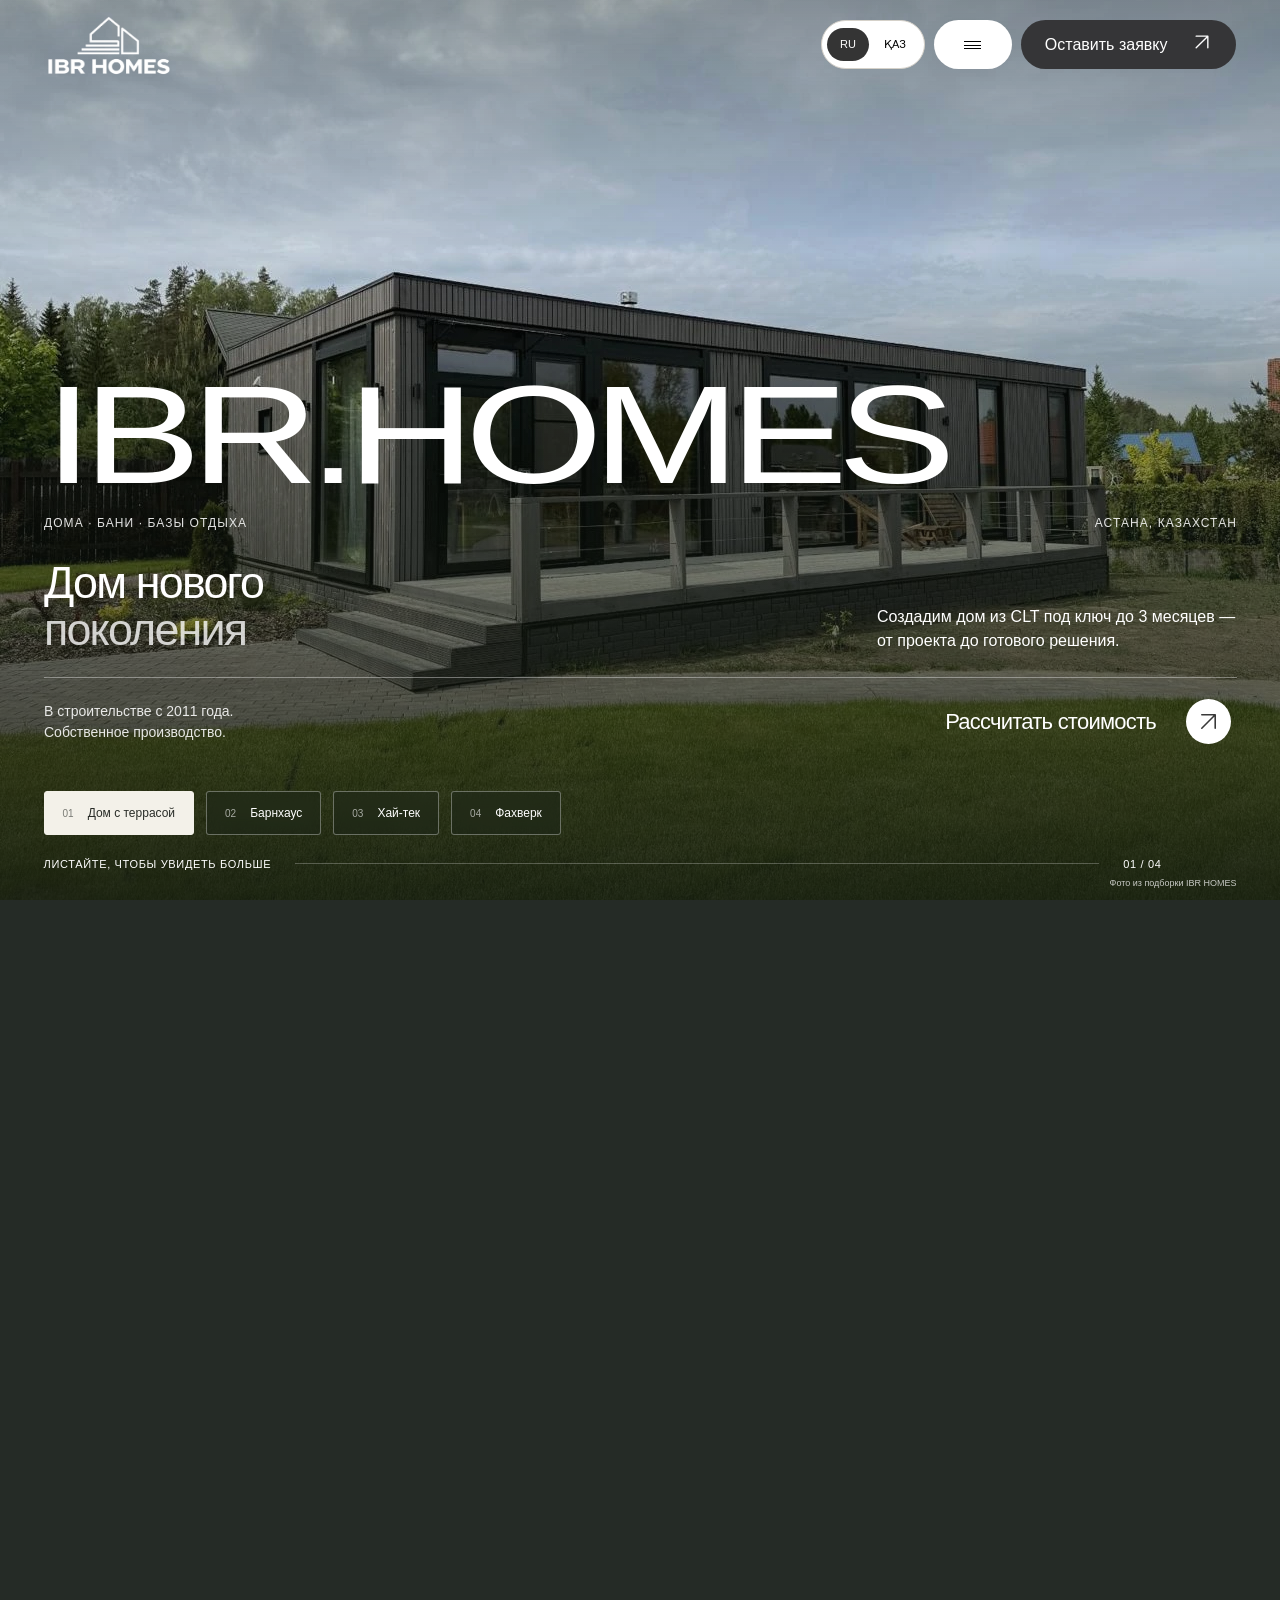
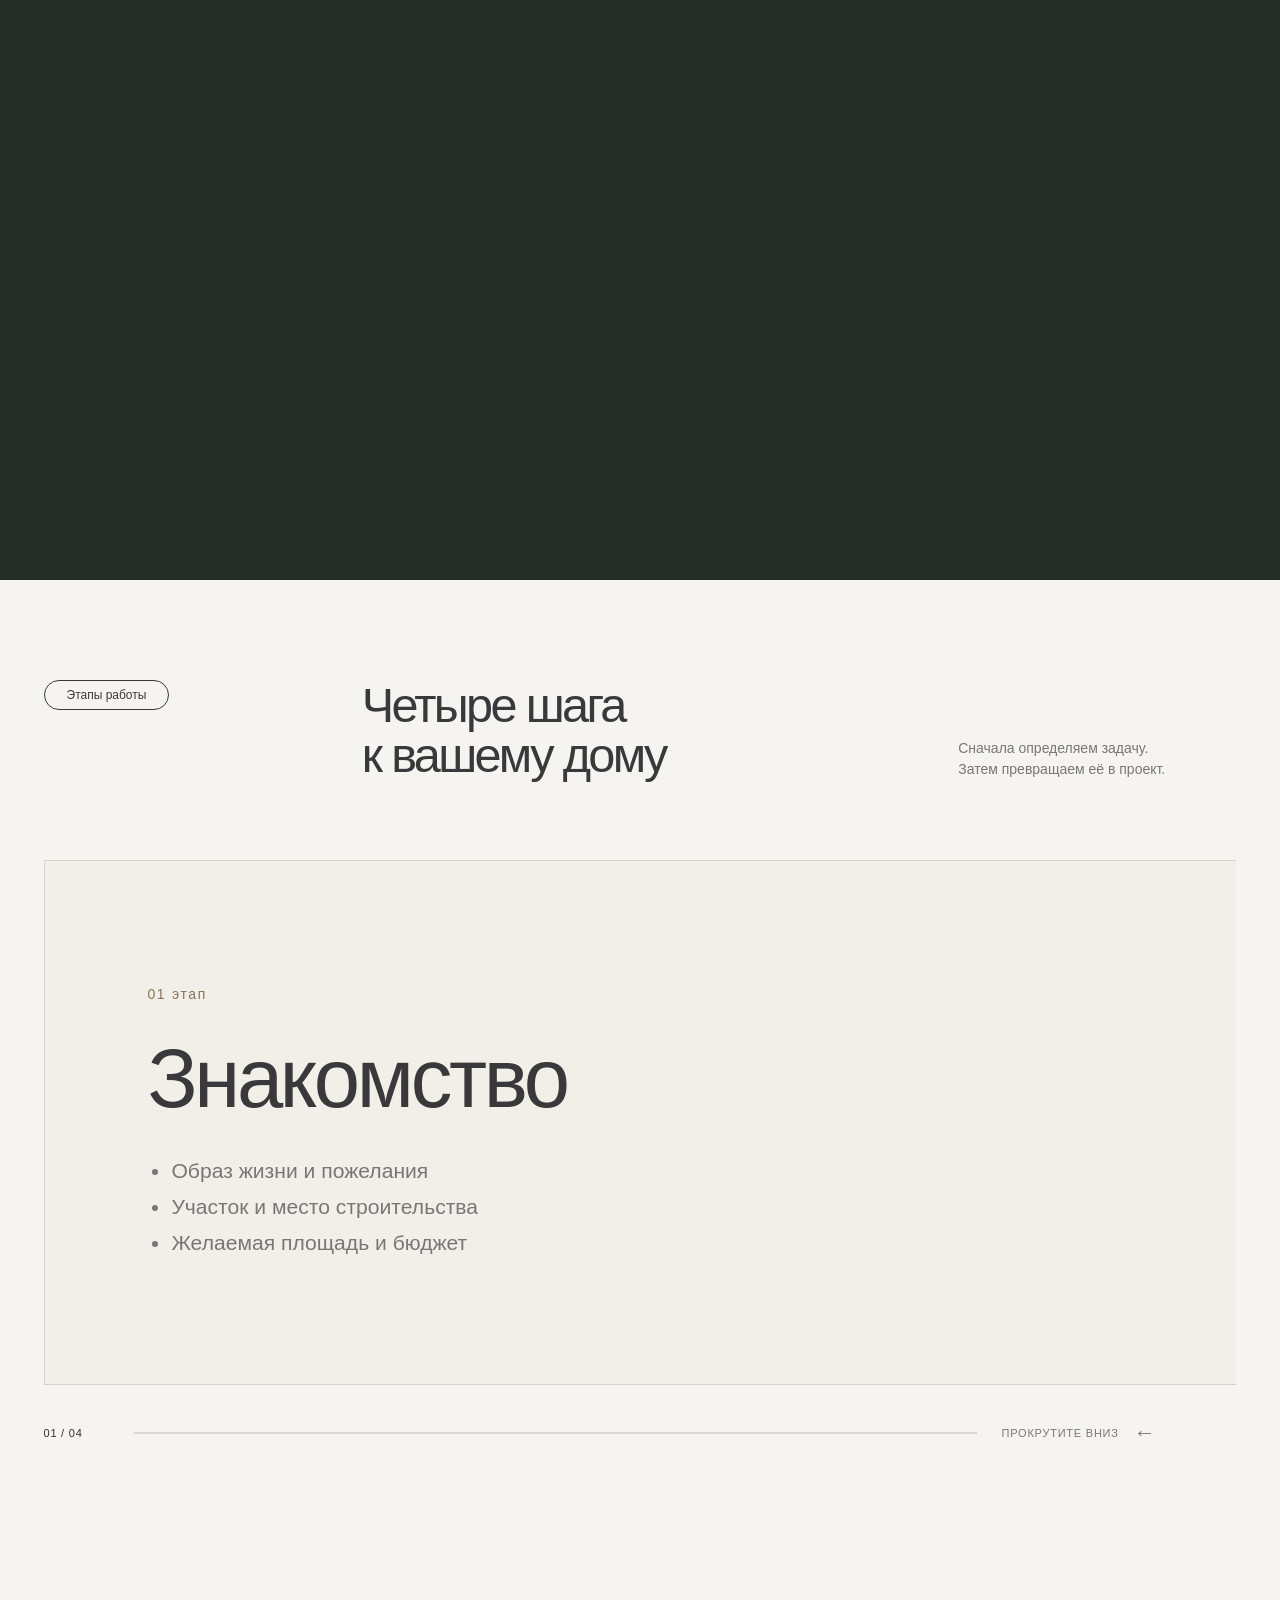
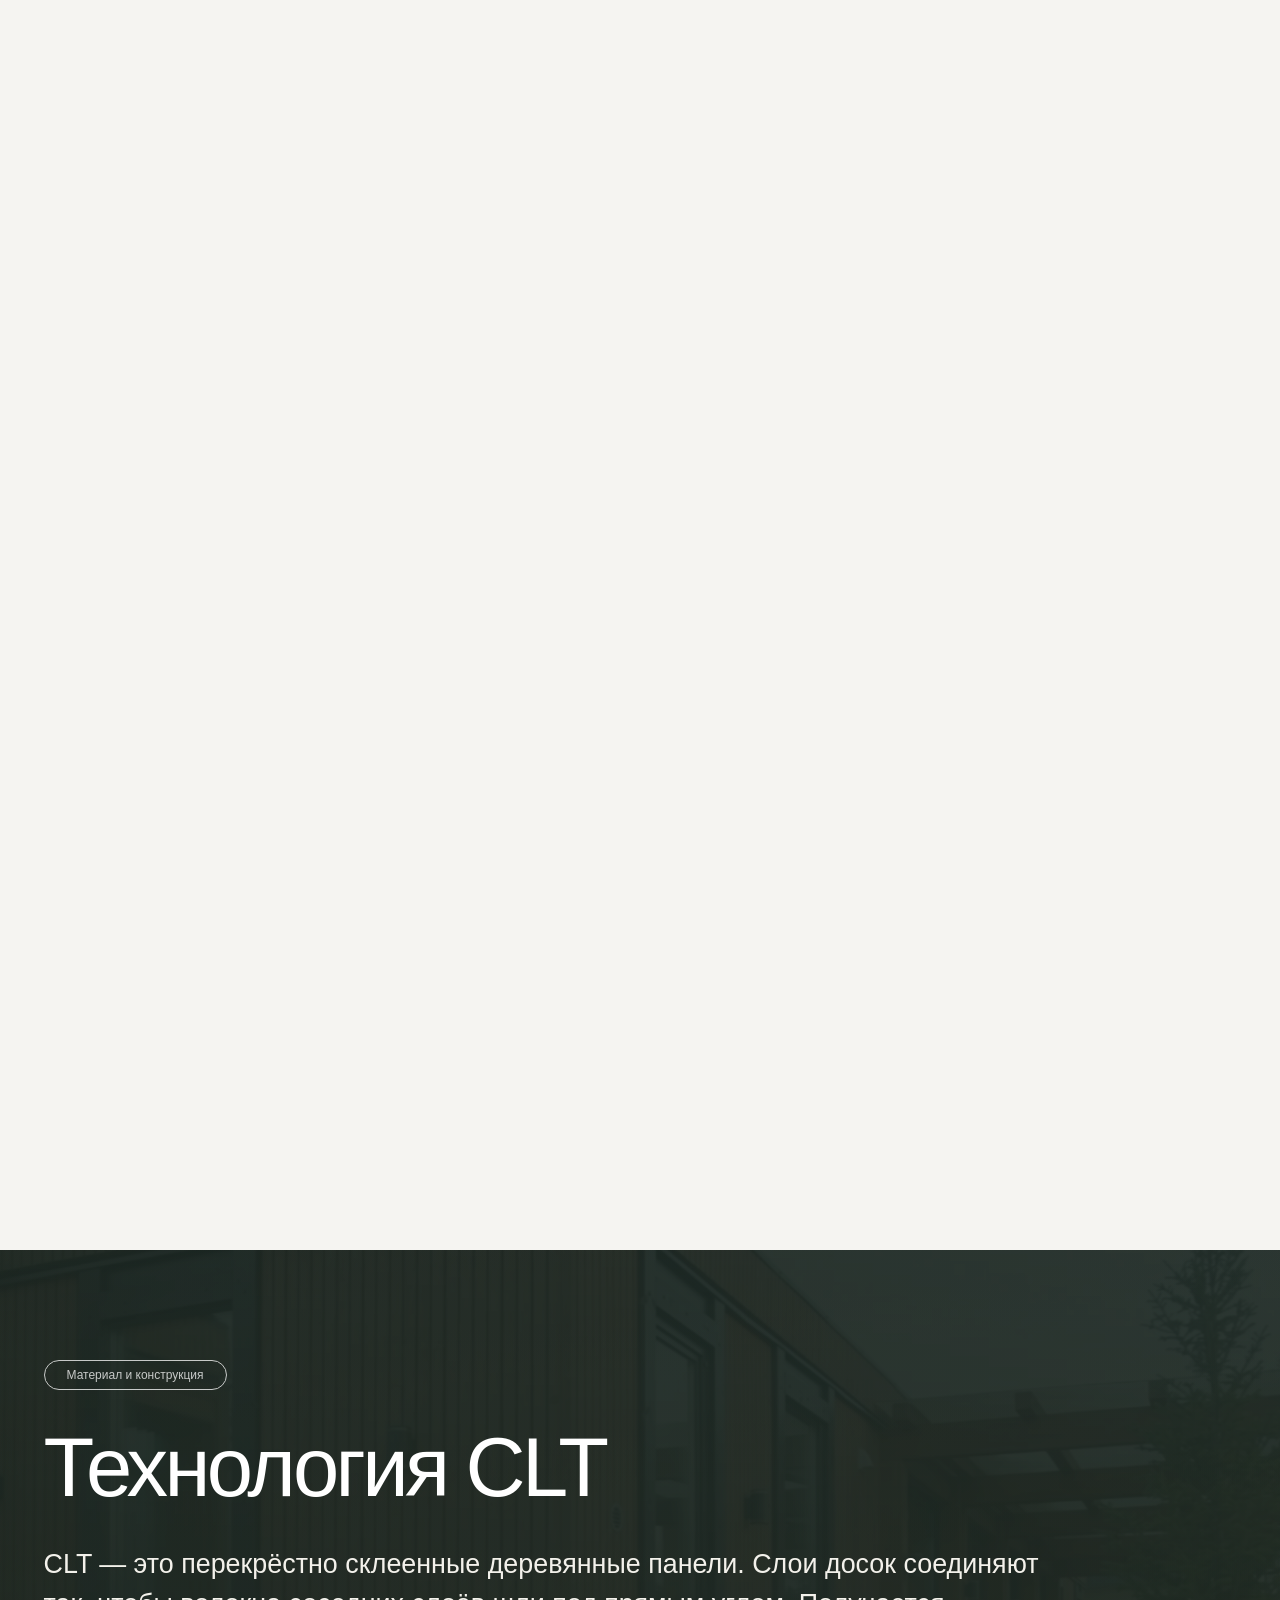
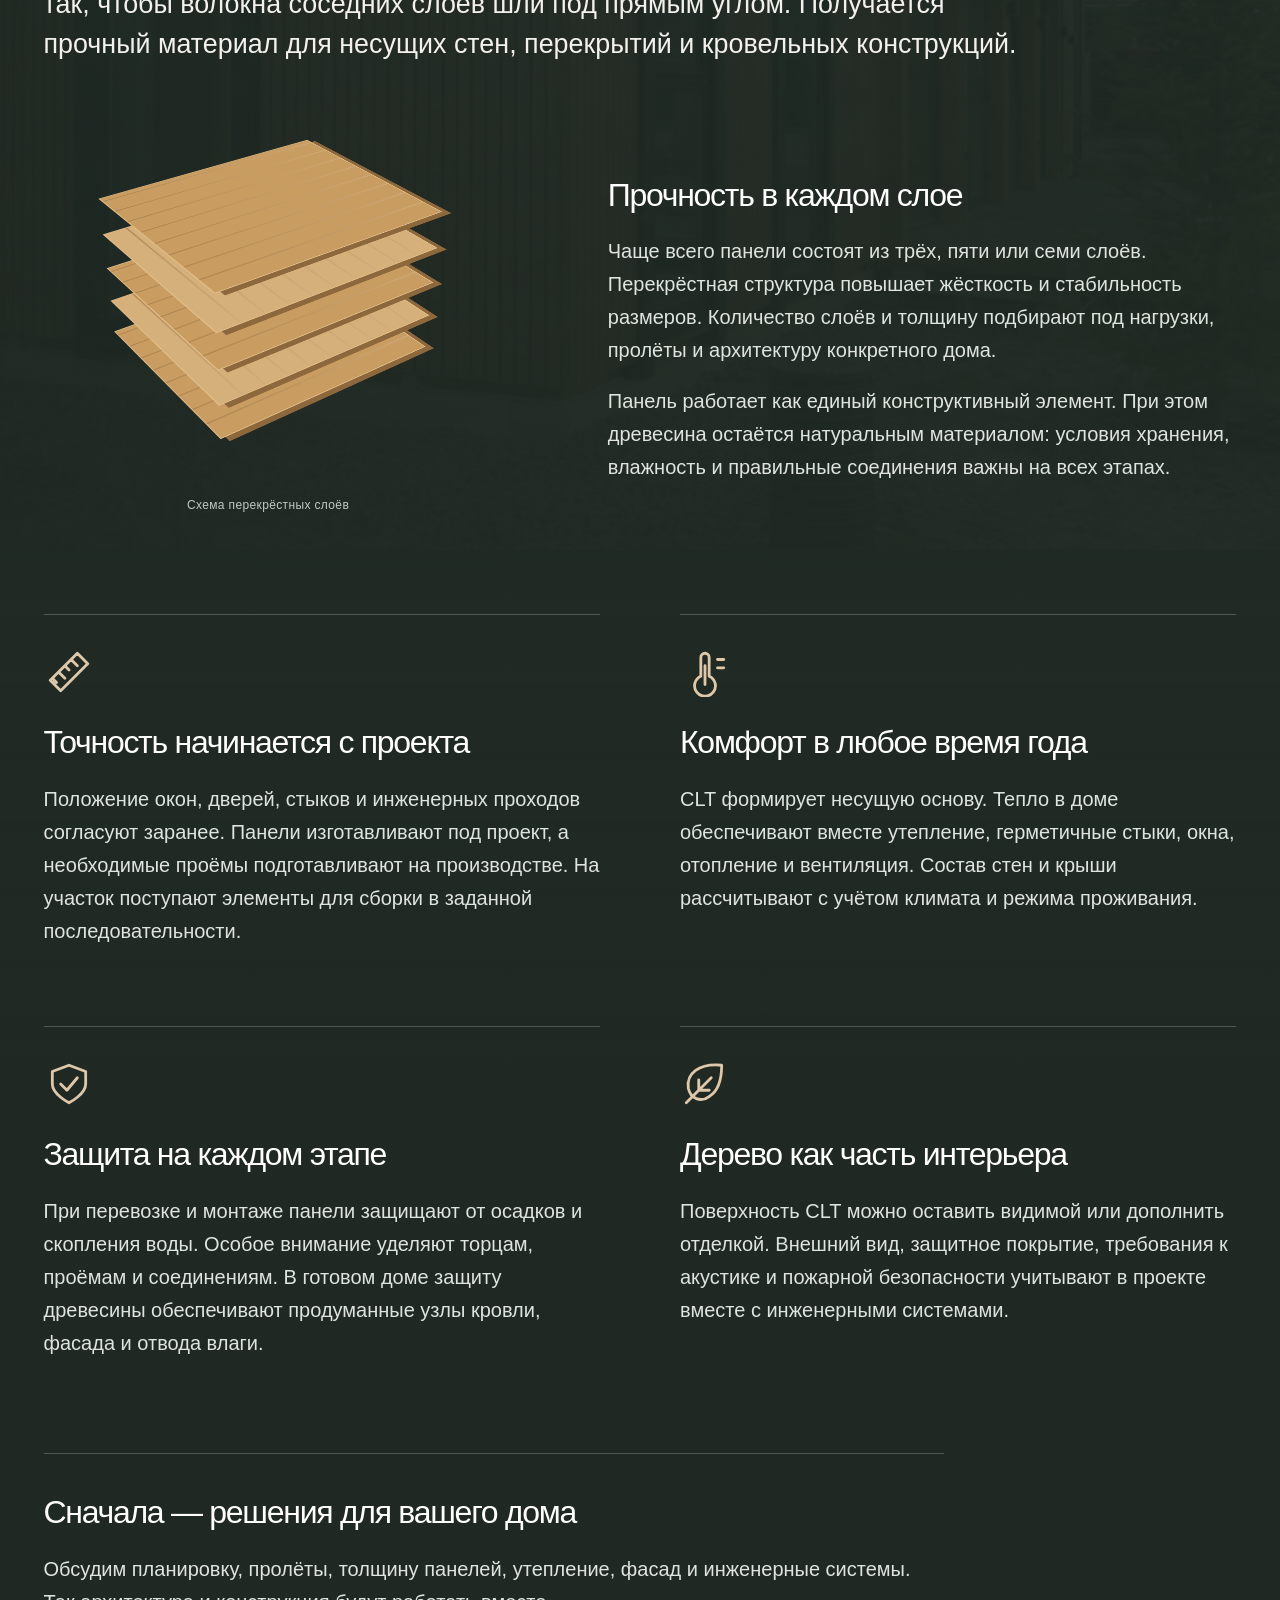
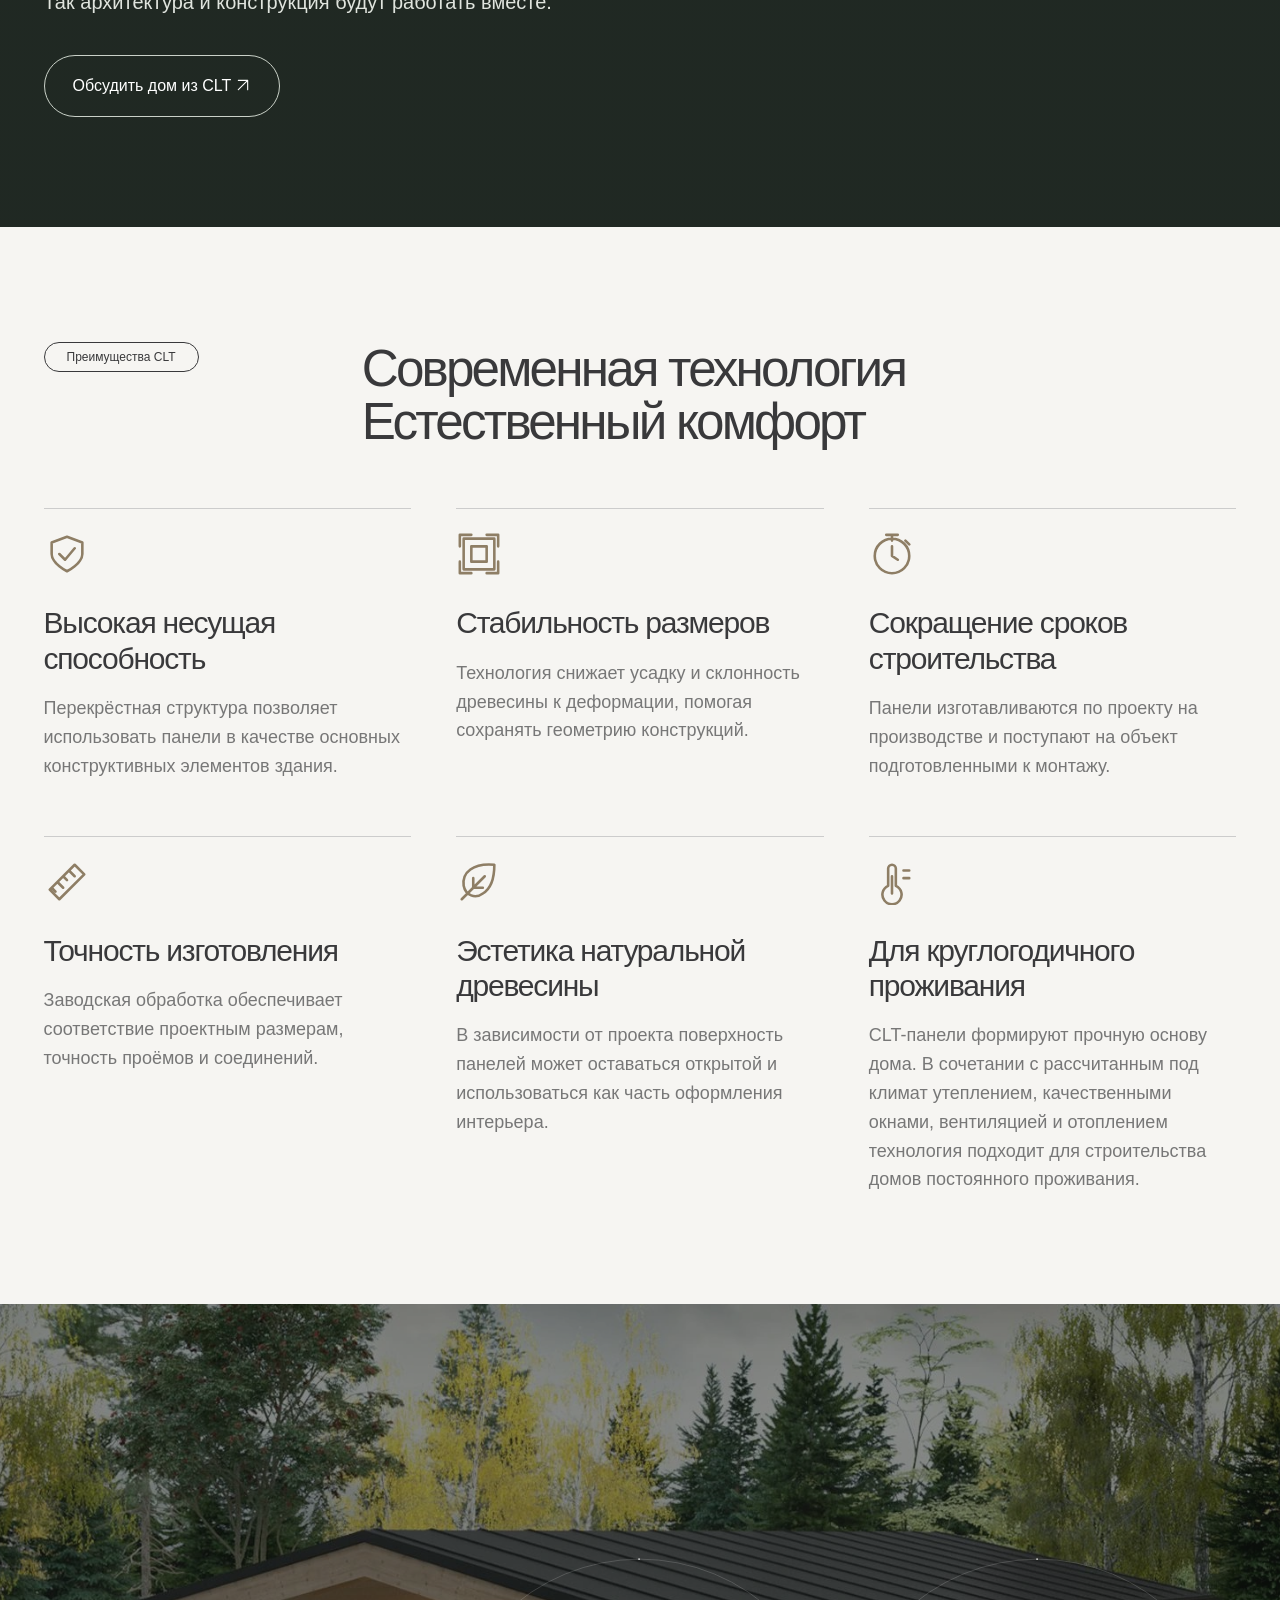
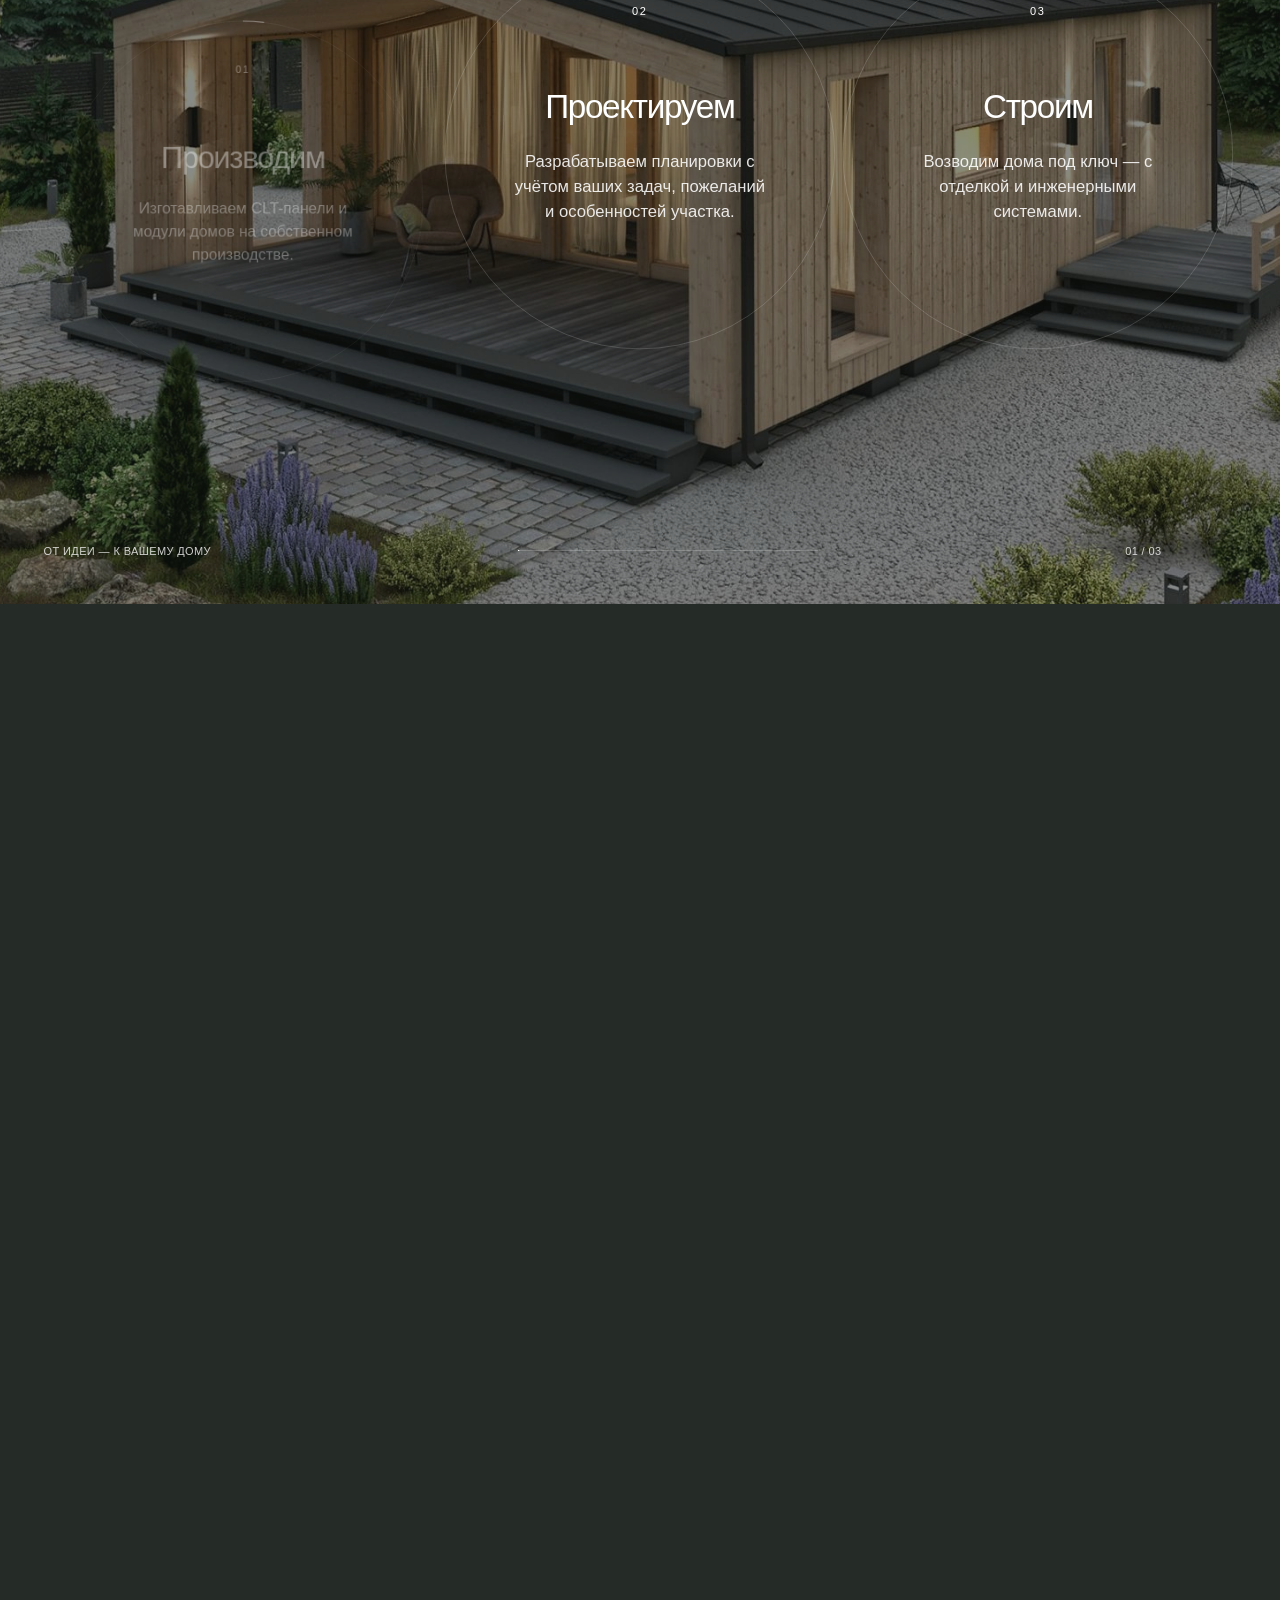
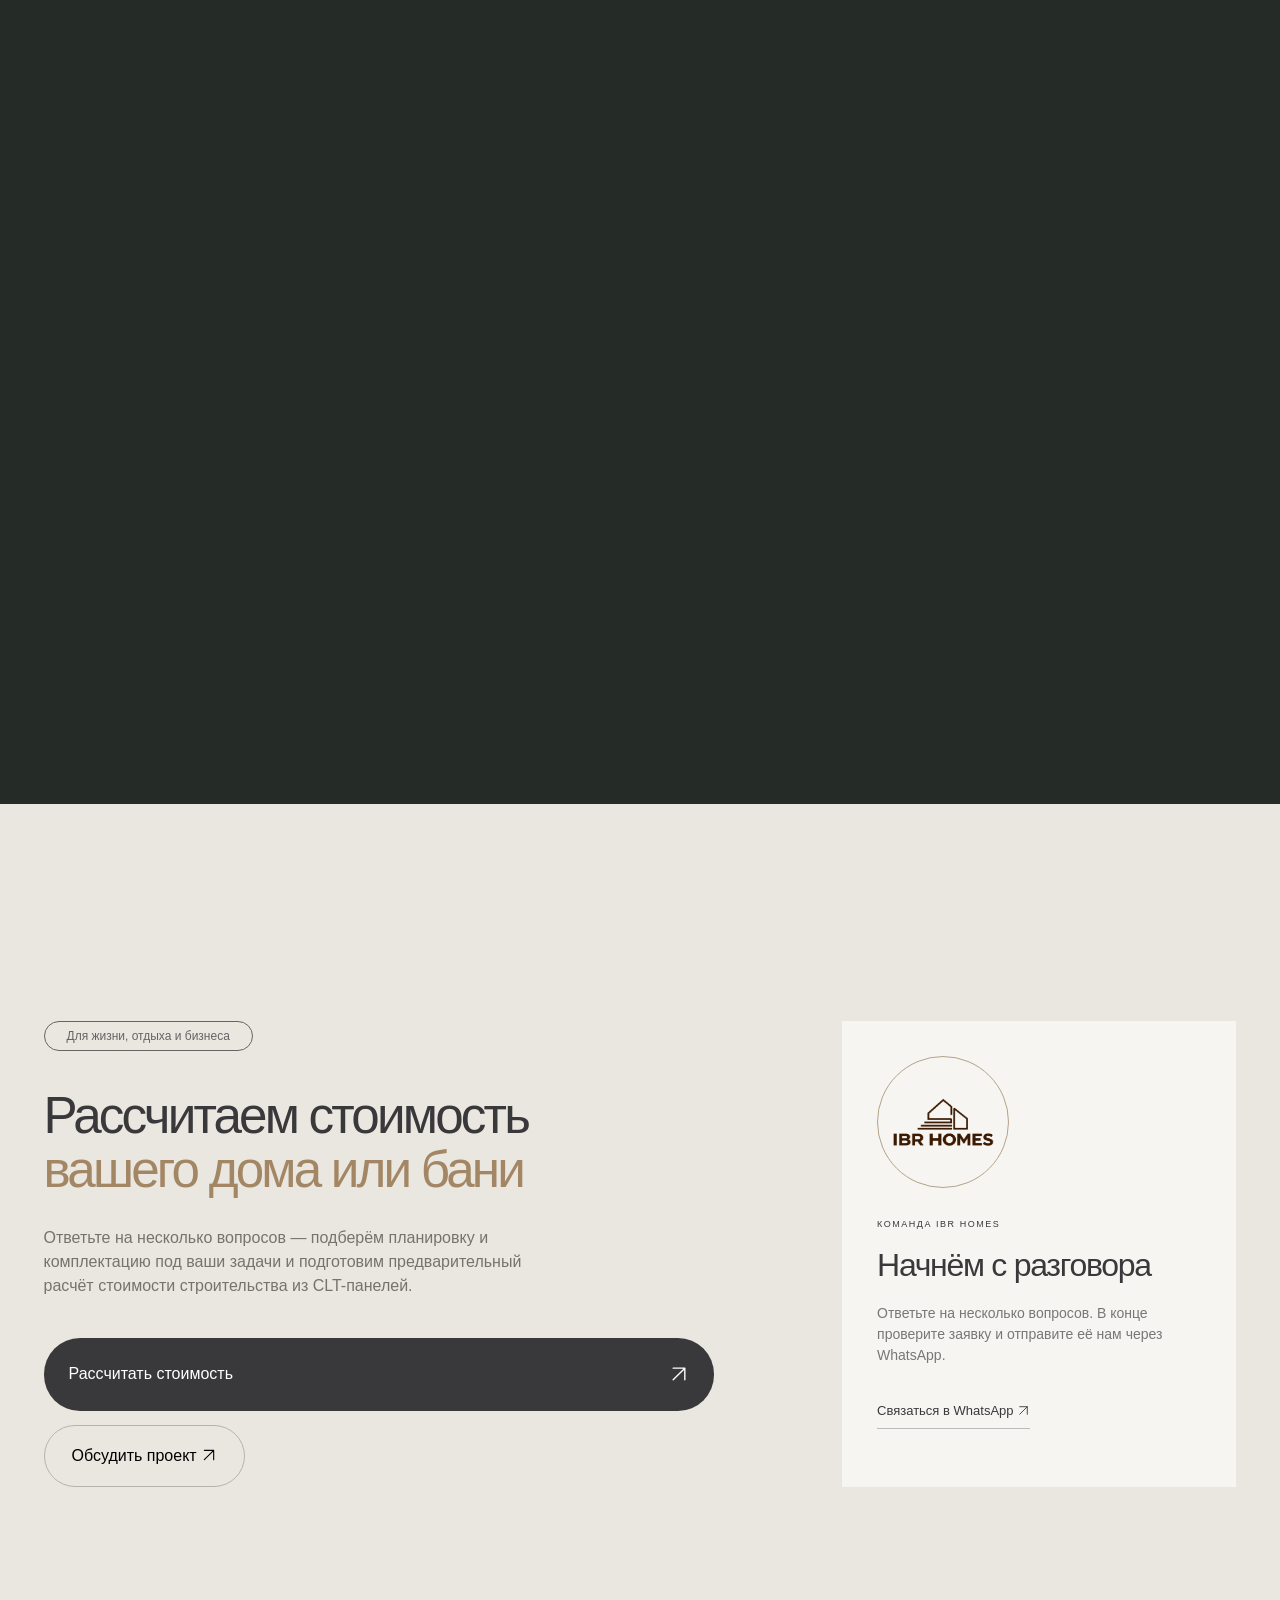
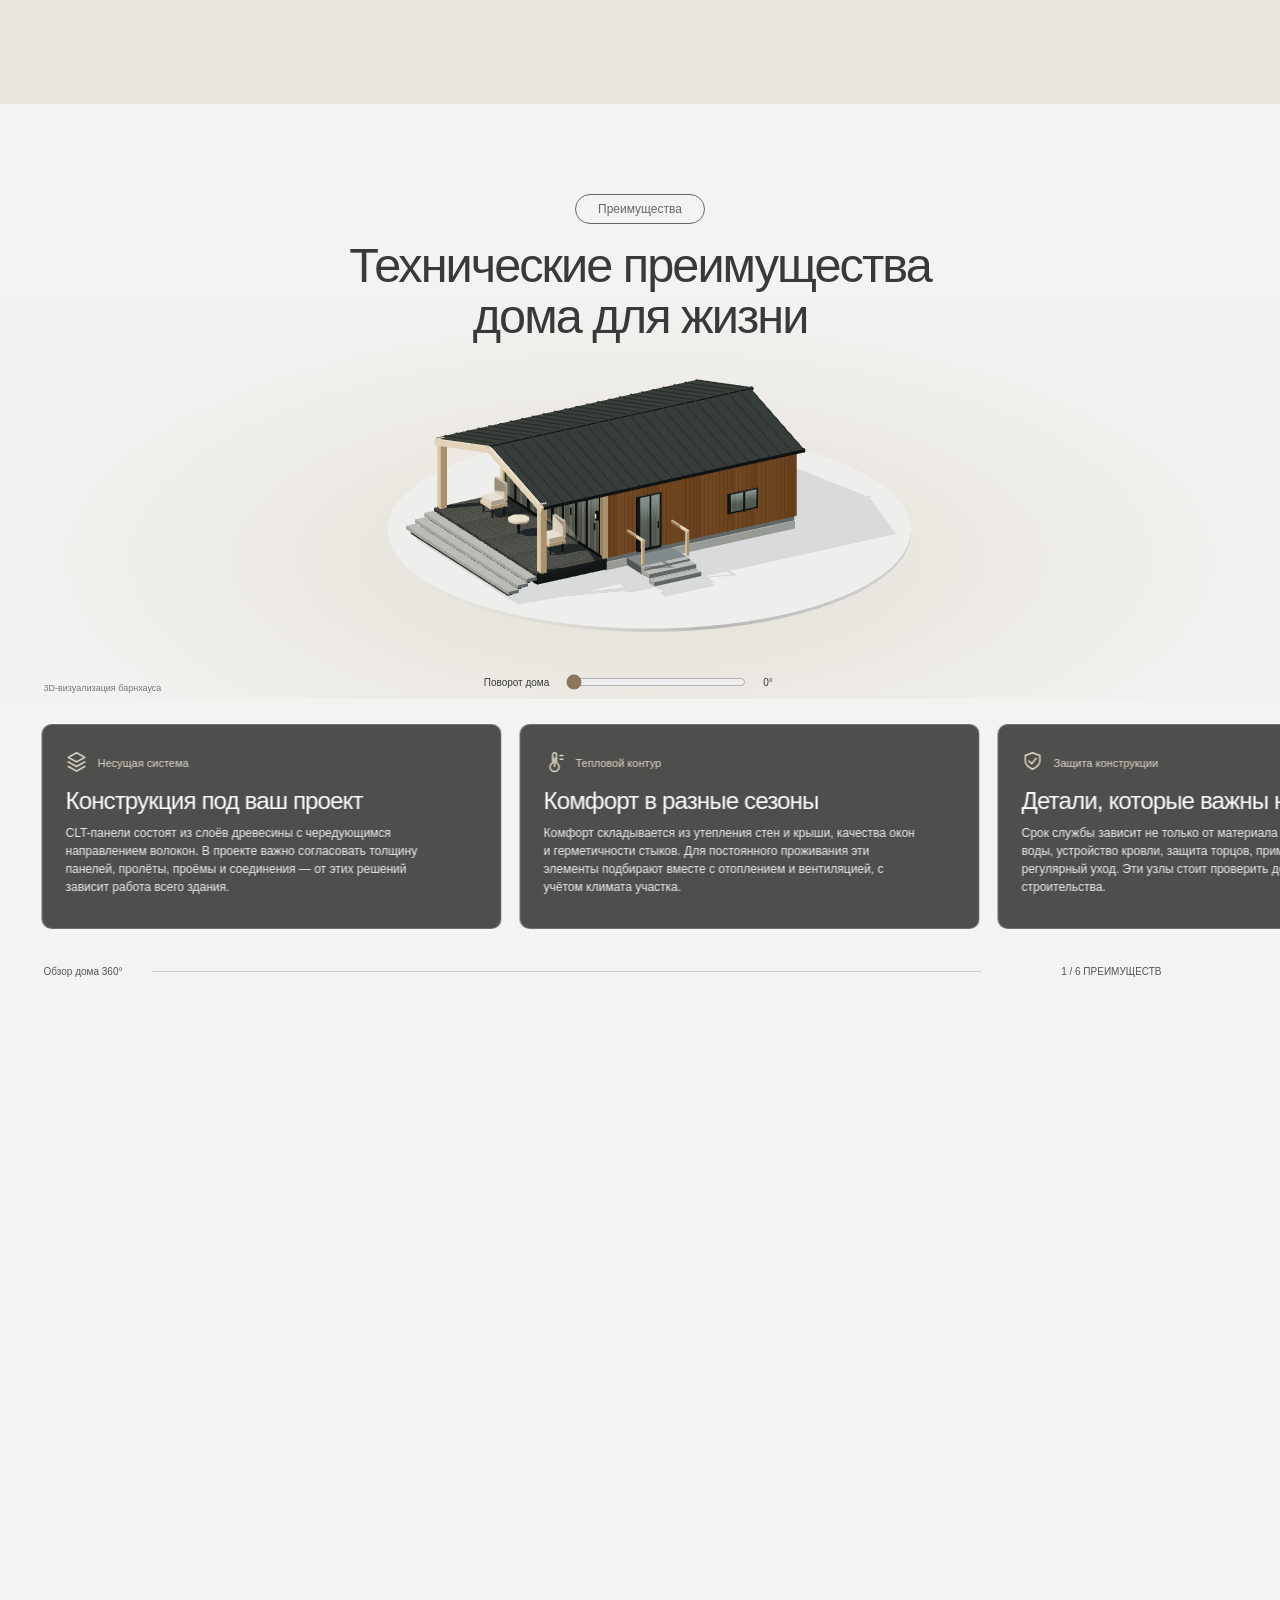
==== commit 4470abd2: "Unify project styles and facade colors with scroll-driven 3D house" ====
--- a/index.html
+++ b/index.html
@@ -1,28 +1,28 @@
 <!doctype html>
-<html lang="ru"><head><meta charset="utf-8"><meta name="viewport" content="width=device-width,initial-scale=1"><meta name="theme-color" content="#f3f2f0"><title>IBR HOMES — дома и бани из CLT под ключ</title><meta name="description" content="IBR HOMES — дома, бани и базы отдыха из CLT. В строительстве с 2011 года. Собственное производство, проектирование и строительство под ключ. Рассчитайте стоимость проекта."><link rel="stylesheet" href="styles.css?v=17"><link rel="stylesheet" href="module.css?v=17"><link rel="stylesheet" href="onepage.css?v=17"><link rel="stylesheet" href="motion.css?v=17"><script src="translations.js?v=17" defer></script><script src="i18n.js?v=17" defer></script><script src="calculator-config.js?v=17" defer></script><script src="module-data.js?v=17" defer></script><script src="module.js?v=17" defer></script><script src="motion.js?v=17" defer></script><script src="house-scenes.js?v=17" defer></script><script src="technical-story.js?v=17" defer></script><script src="icons.js?v=17" defer></script><link rel="stylesheet" href="client-update.css?v=17"><link rel="stylesheet" href="construction.css?v=17"><link rel="stylesheet" href="circle-merge.css?v=17"><link rel="stylesheet" href="site-update.css?v=17"><link rel="stylesheet" href="photo-update.css?v=17"><script src="steps.js?v=17" defer></script><link rel="stylesheet" href="collection.css?v=17"><script src="facades.js?v=17" defer></script><link rel="stylesheet" href="experience.css?v=17"><script src="experience.js?v=17" defer></script></head>
+<html lang="ru"><head><meta charset="utf-8"><meta name="viewport" content="width=device-width,initial-scale=1"><meta name="theme-color" content="#f3f2f0"><title>IBR HOMES — дома и бани из CLT под ключ</title><meta name="description" content="IBR HOMES — дома, бани и базы отдыха из CLT. В строительстве с 2011 года. Собственное производство, проектирование и строительство под ключ. Рассчитайте стоимость проекта."><link rel="stylesheet" href="styles.css?v=18"><link rel="stylesheet" href="module.css?v=18"><link rel="stylesheet" href="onepage.css?v=18"><link rel="stylesheet" href="motion.css?v=18"><script src="translations.js?v=18" defer></script><script src="i18n.js?v=18" defer></script><script src="calculator-config.js?v=18" defer></script><script src="module-data.js?v=18" defer></script><script src="facade-colors.js?v=18" defer></script><script src="module.js?v=18" defer></script><script src="motion.js?v=18" defer></script><script type="module" src="house-model.js?v=18"></script><script src="technical-story.js?v=18" defer></script><script src="icons.js?v=18" defer></script><link rel="stylesheet" href="client-update.css?v=18"><link rel="stylesheet" href="construction.css?v=18"><link rel="stylesheet" href="circle-merge.css?v=18"><link rel="stylesheet" href="site-update.css?v=18"><link rel="stylesheet" href="photo-update.css?v=18"><script src="steps.js?v=18" defer></script><link rel="stylesheet" href="collection.css?v=18"><link rel="stylesheet" href="experience.css?v=18"><script src="experience.js?v=18" defer></script><link rel="stylesheet" href="projects-update.css?v=18"><script src="hero-gallery.js?v=18" defer></script></head>
 <body class="module-page onepage"><a class="skip" href="#catalog">Перейти к каталогу</a><div class="reading-progress" aria-hidden="true"></div>
-<header class="module-header" id="top"><a class="module-logo" href="#top" aria-label="IBR HOMES — на главную"><img src="assets/client/logo-transparent.webp" width="156" height="80" alt="IBR HOMES"></a><nav aria-label="Основная навигация"><a href="#about">О компании</a><a href="#catalog">Дома и бани</a><a href="#house-styles">Стили домов</a><a href="#estimate-section">Рассчитать проект</a></nav></header>
+<header class="module-header" id="top"><a class="module-logo" href="#top" aria-label="IBR HOMES — на главную"><img src="assets/client/logo-transparent.webp" width="156" height="80" alt="IBR HOMES"></a><nav aria-label="Основная навигация"><a href="#catalog">Проекты</a><a href="#estimate-section">Рассчитать проект</a></nav></header>
 <div class="floating-nav"><div class="language-switch" role="group" aria-label="Выбор языка"><button type="button" data-language="ru" lang="ru" aria-pressed="true">RU</button><button type="button" data-language="kk" lang="kk" aria-pressed="false">ҚАЗ</button></div><button class="pill menu-toggle" aria-label="Открыть меню" aria-controls="module-menu" aria-expanded="false"><span class="menu-lines" aria-hidden="true"></span></button><button class="pill dark" data-quiz="full">Оставить заявку <span>↗</span></button></div>
-<dialog class="menu-dialog" id="module-menu" aria-label="Меню"><div class="menu-top"><a href="#top">IBR.HOMES</a><button class="pill" data-close>Закрыть ×</button></div><nav><a href="#about">О компании <span>01</span></a><a href="#steps">Этапы работы <span>02</span></a><a href="#estimate-section">Калькулятор <span>03</span></a><a href="#catalog">Дома и бани <span>04</span></a><a href="#faq">Вопросы <span>05</span></a><a href="#contacts">Контакты <span>06</span></a></nav><a class="menu-phone" href="tel:+77007249123">+7 700 724 91 23</a></dialog>
+<dialog class="menu-dialog" id="module-menu" aria-label="Меню"><div class="menu-top"><a href="#top">IBR.HOMES</a><button class="pill" data-close>Закрыть ×</button></div><nav><a href="#about">Технология CLT <span>01</span></a><a href="#steps">Этапы работы <span>02</span></a><a href="#estimate-section">Калькулятор <span>03</span></a><a href="#catalog">Проекты <span>04</span></a><a href="#faq">Вопросы <span>05</span></a><a href="#contacts">Контакты <span>06</span></a></nav><a class="menu-phone" href="tel:+77007249123">+7 700 724 91 23</a></dialog>
 <main>
-<div class="hero-scroll"><section class="module-hero"><img class="hero-photo" src="assets/collection/hero.webp" srcset="assets/collection/hero-small.webp 800w, assets/collection/hero.webp 1280w" sizes="(max-width: 700px) 1600px, 100vw" alt="Современный дом с серым фасадом и открытой террасой" fetchpriority="high"><img class="hero-next" src="assets/photos/house-08.webp" srcset="assets/photos/house-08-small.webp 800w, assets/photos/house-08.webp 1100w" sizes="(max-width: 700px) 1600px, 100vw" alt="Деревянный дом с крытой террасой" decoding="async"><div class="hero-chapter" aria-hidden="true"><span>ДЛЯ ЖИЗНИ, ОТДЫХА И БИЗНЕСА</span><p>Ваш образ жизни<br>Ваша архитектура</p></div><div class="hero-scroll-cue" aria-hidden="true">ЛИСТАЙТЕ, ЧТОБЫ УВИДЕТЬ БОЛЬШЕ <i></i><span>01 / 02</span></div><div class="hero-content"><div class="hero-brand"><h1><span class="sr-only">IBR HOMES</span><svg viewBox="0 0 1320 205" preserveAspectRatio="xMinYMid meet" aria-hidden="true"><text x="0" y="183" textLength="1320" lengthAdjust="spacingAndGlyphs">IBR.HOMES</text></svg></h1><div><span>ДОМА · БАНИ · БАЗЫ ОТДЫХА</span><span>АСТАНА, КАЗАХСТАН</span></div></div><div class="module-hero-title"><h2>Дом нового<br><span>поколения</span></h2><p>Создадим дом из CLT под ключ до 3 месяцев — от проекта до готового решения.</p></div><div class="hero-bottom"><p>В строительстве с 2011 года.<br>Собственное производство. Полный цикл работ.</p><button data-quiz="full">Рассчитать стоимость <span>↗</span></button></div></div><span class="photo-disclaimer">Фото из подборки IBR HOMES</span></section></div>
-<section class="module-steps section-pad steps-scene" id="steps"><div class="steps-sticky"><div class="module-heading"><span class="tag">Этапы работы</span><h2 class="reveal">Четыре шага<br>к вашему дому</h2><p>Сначала определяем задачу.<br>Затем превращаем её в проект.</p></div><div class="steps-window"><div class="timeline stagger-group"><article><span>01 этап</span><h3>Знакомство</h3><i></i><ul><li>Образ жизни и пожелания</li><li>Участок и место строительства</li><li>Желаемая площадь и бюджет</li></ul><div class="step-photo"><img src="assets/photos/house-08.webp" srcset="assets/photos/house-08-small.webp 800w, assets/photos/house-08.webp 1100w" sizes="(max-width: 700px) 100vw, (max-width: 1100px) 50vw, 25vw" alt="" loading="lazy" decoding="async"></div></article><article><span>02 этап</span><h3>Проект</h3><i></i><ul><li>Планировка и архитектура</li><li>Комплектация и материалы</li><li>Согласование состава работ</li></ul><div class="step-photo"><img src="assets/photos/house-03.webp" srcset="assets/photos/house-03-small.webp 800w, assets/photos/house-03.webp 1600w" sizes="(max-width: 700px) 100vw, (max-width: 1100px) 50vw, 25vw" alt="" loading="lazy" decoding="async"></div></article><article><span>03 этап</span><h3>Подготовка</h3><i></i><ul><li>Производство элементов</li><li>Подготовка участка и основания</li><li>Планирование доставки</li></ul><div class="step-photo"><img src="assets/photos/house-07.webp" srcset="assets/photos/house-07-small.webp 800w, assets/photos/house-07.webp 1280w" sizes="(max-width: 700px) 100vw, (max-width: 1100px) 50vw, 25vw" alt="" loading="lazy" decoding="async"></div></article><article><span>04 этап</span><h3>Реализация</h3><i></i><ul><li>Монтаж по проекту</li><li>Работы по комплектации</li><li>Проверка и передача дома</li></ul><div class="step-photo"><img src="assets/photos/house-06.webp" srcset="assets/photos/house-06-small.webp 800w, assets/photos/house-06.webp 1280w" sizes="(max-width: 700px) 100vw, (max-width: 1100px) 50vw, 25vw" alt="" loading="lazy" decoding="async"></div></article></div></div><div class="steps-progress" aria-hidden="true"><span class="steps-current">01 / 04</span><i><b></b></i><span>ПРОКРУТИТЕ ВНИЗ <span class="steps-direction">←</span></span></div></div></section>
+<div class="hero-scroll"><section class="module-hero"><div class="hero-frames"><img class="hero-frame is-active" src="assets/collection/hero.webp" srcset="assets/collection/hero-small.webp 800w, assets/collection/hero.webp 1280w" sizes="100vw" alt="Современный дом с серым фасадом и открытой террасой" fetchpriority=high decoding="async"><img class="hero-frame" src="assets/collection/barn-house.webp" srcset="assets/collection/barn-house-small.webp 800w, assets/collection/barn-house.webp 1920w" sizes="100vw" alt="Барнхаус с деревянным фасадом" loading=lazy decoding="async"><img class="hero-frame" src="assets/collection/hightech.webp" srcset="assets/collection/hightech-small.webp 800w, assets/collection/hightech.webp 1920w" sizes="100vw" alt="Дом в стиле хай-тек" loading=lazy decoding="async"><img class="hero-frame" src="assets/collection/fachwerk.webp" srcset="assets/collection/fachwerk-small.webp 800w, assets/collection/fachwerk.webp 1920w" sizes="100vw" alt="Дом в стиле фахверк" loading=lazy decoding="async"></div><div class="hero-gallery-controls" role="group" aria-label="Фотографии первого экрана"><button type="button" data-hero-slide="0" aria-pressed="true"><span>01</span><span>Дом с террасой</span></button><button type="button" data-hero-slide="1" aria-pressed="false"><span>02</span><span>Барнхаус</span></button><button type="button" data-hero-slide="2" aria-pressed="false"><span>03</span><span>Хай-тек</span></button><button type="button" data-hero-slide="3" aria-pressed="false"><span>04</span><span>Фахверк</span></button></div><div class="hero-scroll-cue" aria-hidden="true">ЛИСТАЙТЕ, ЧТОБЫ УВИДЕТЬ БОЛЬШЕ <i></i><span>01 / 04</span></div><div class="hero-content"><div class="hero-brand"><h1><span class="sr-only">IBR HOMES</span><svg viewBox="0 0 1320 205" preserveAspectRatio="xMinYMid meet" aria-hidden="true"><text x="0" y="183" textLength="1320" lengthAdjust="spacingAndGlyphs">IBR.HOMES</text></svg></h1><div><span>ДОМА · БАНИ · БАЗЫ ОТДЫХА</span><span>АСТАНА, КАЗАХСТАН</span></div></div><div class="module-hero-title"><h2>Дом нового<br><span>поколения</span></h2><p>Создадим дом из CLT под ключ до 3 месяцев — от проекта до готового решения.</p></div><div class="hero-bottom"><p>В строительстве с 2011 года.<br>Собственное производство.</p><button data-quiz="full">Рассчитать стоимость <span>↗</span></button></div></div><span class="photo-disclaimer">Фото из подборки IBR HOMES</span></section></div>
+<section class="module-steps section-pad steps-scene" id="steps"><div class="steps-sticky"><div class="module-heading"><span class="tag">Этапы работы</span><h2 class="reveal">Четыре шага<br>к вашему дому</h2><p>Сначала определяем задачу.<br>Затем превращаем её в проект.</p></div><div class="steps-window"><div class="timeline stagger-group"><article><span>01 этап</span><h3>Знакомство</h3><i></i><ul><li>Образ жизни и пожелания</li><li>Участок и место строительства</li><li>Желаемая площадь и бюджет</li></ul></article><article><span>02 этап</span><h3>Проект</h3><i></i><ul><li>Планировка и архитектура</li><li>Комплектация и материалы</li><li>Согласование состава работ</li></ul></article><article><span>03 этап</span><h3>Подготовка</h3><i></i><ul><li>Производство элементов</li><li>Подготовка участка и основания</li><li>Планирование доставки</li></ul></article><article><span>04 этап</span><h3>Реализация</h3><i></i><ul><li>Монтаж по проекту</li><li>Работы по комплектации</li><li>Проверка и передача дома</li></ul></article></div></div><div class="steps-progress" aria-hidden="true"><span class="steps-current">01 / 04</span><i><b></b></i><span>ПРОКРУТИТЕ ВНИЗ <span class="steps-direction">←</span></span></div></div></section>
 <section class="story clt-story" id="about" aria-labelledby="clt-title"><div class="story-bg"><img src="assets/photos/house-04.webp" srcset="assets/photos/house-04-small.webp 800w, assets/photos/house-04.webp 1600w" sizes="100vw" alt="Деревянный фасад и панорамные окна" loading="lazy" decoding="async"></div><div class="story-content"><div class="clt-intro"><span class="tag">Материал и конструкция</span><h2 id="clt-title">Технология CLT</h2><p>CLT — это перекрёстно склеенные деревянные панели. Слои досок соединяют так, чтобы волокна соседних слоёв шли под прямым углом. Получается прочный материал для несущих стен, перекрытий и кровельных конструкций.</p></div><div class="clt-explainer"><div class="clt-stack" role="img" aria-label="Схема панели CLT: пять перекрёстных слоёв древесины"><div class="clt-stack-scene" aria-hidden="true"><i></i><i></i><i></i><i></i><i></i></div><span>Схема перекрёстных слоёв</span></div><div class="clt-copy"><h3>Прочность в каждом слое</h3><p>Чаще всего панели состоят из трёх, пяти или семи слоёв. Перекрёстная структура повышает жёсткость и стабильность размеров. Количество слоёв и толщину подбирают под нагрузки, пролёты и архитектуру конкретного дома.</p><p>Панель работает как единый конструктивный элемент. При этом древесина остаётся натуральным материалом: условия хранения, влажность и правильные соединения важны на всех этапах.</p></div></div><div class="clt-details"><article><span class="benefit-symbol" data-clt-icon="precision" aria-hidden="true"></span><h3>Точность начинается с проекта</h3><p>Положение окон, дверей, стыков и инженерных проходов согласуют заранее. Панели изготавливают под проект, а необходимые проёмы подготавливают на производстве. На участок поступают элементы для сборки в заданной последовательности.</p></article><article><span class="benefit-symbol" data-clt-icon="comfort" aria-hidden="true"></span><h3>Комфорт в любое время года</h3><p>CLT формирует несущую основу. Тепло в доме обеспечивают вместе утепление, герметичные стыки, окна, отопление и вентиляция. Состав стен и крыши рассчитывают с учётом климата и режима проживания.</p></article><article><span class="benefit-symbol" data-clt-icon="strength" aria-hidden="true"></span><h3>Защита на каждом этапе</h3><p>При перевозке и монтаже панели защищают от осадков и скопления воды. Особое внимание уделяют торцам, проёмам и соединениям. В готовом доме защиту древесины обеспечивают продуманные узлы кровли, фасада и отвода влаги.</p></article><article><span class="benefit-symbol" data-clt-icon="wood" aria-hidden="true"></span><h3>Дерево как часть интерьера</h3><p>Поверхность CLT можно оставить видимой или дополнить отделкой. Внешний вид, защитное покрытие, требования к акустике и пожарной безопасности учитывают в проекте вместе с инженерными системами.</p></article></div><div class="clt-conclusion"><h3>Сначала — решения для вашего дома</h3><p>Обсудим планировку, пролёты, толщину панелей, утепление, фасад и инженерные системы. Так архитектура и конструкция будут работать вместе.</p><a class="outline-button" href="#estimate-section">Обсудить дом из CLT ↗</a></div></div></section>
 <section class="module-benefits section-pad" id="clt-benefits"><div class="module-heading"><span class="tag">Преимущества CLT</span><h2 class="reveal">Современная технология<br>Естественный комфорт</h2></div><div class="benefits-grid stagger-group"><article><span class="benefit-symbol" data-clt-icon="strength" aria-hidden="true"></span><h3>Высокая несущая способность</h3><p>Перекрёстная структура позволяет использовать панели в качестве основных конструктивных элементов здания.</p></article><article><span class="benefit-symbol" data-clt-icon="geometry" aria-hidden="true"></span><h3>Стабильность размеров</h3><p>Технология снижает усадку и склонность древесины к деформации, помогая сохранять геометрию конструкций.</p></article><article><span class="benefit-symbol" data-clt-icon="speed" aria-hidden="true"></span><h3>Сокращение сроков строительства</h3><p>Панели изготавливаются по проекту на производстве и поступают на объект подготовленными к монтажу.</p></article><article><span class="benefit-symbol" data-clt-icon="precision" aria-hidden="true"></span><h3>Точность изготовления</h3><p>Заводская обработка обеспечивает соответствие проектным размерам, точность проёмов и соединений.</p></article><article><span class="benefit-symbol" data-clt-icon="wood" aria-hidden="true"></span><h3>Эстетика натуральной древесины</h3><p>В зависимости от проекта поверхность панелей может оставаться открытой и использоваться как часть оформления интерьера.</p></article><article><span class="benefit-symbol" data-clt-icon="comfort" aria-hidden="true"></span><h3>Для круглогодичного проживания</h3><p>CLT-панели формируют прочную основу дома. В сочетании с рассчитанным под климат утеплением, качественными окнами, вентиляцией и отоплением технология подходит для строительства домов постоянного проживания.</p></article></div></section>
 <div class="circle-shell merge-scene"><section class="circle-scene"><img src="assets/collection/barn-house.webp" srcset="assets/collection/barn-house-small.webp 800w, assets/collection/barn-house.webp 1920w" sizes="100vw" alt="Дом с террасой среди деревьев" loading="lazy" decoding="async"><div class="circle-content"><article><h3>Производим</h3><p>Изготавливаем CLT-панели и модули домов на собственном производстве.</p></article><article><h3>Проектируем</h3><p>Разрабатываем планировки с учётом ваших задач, пожеланий и особенностей участка.</p></article><article><h3>Строим</h3><p>Возводим дома под ключ — с отделкой и инженерными системами.</p></article></div><div class="merged-brand"><img src="assets/client/logo-transparent.webp" alt="IBR HOMES" width="312" height="159" loading="lazy"></div></section></div>
 <section class="estimate-section section-pad" id="estimate-section"><div><span class="tag">Для жизни, отдыха и бизнеса</span><h2 class="reveal">Рассчитаем стоимость<br><em>вашего дома или бани</em></h2><p>Ответьте на несколько вопросов — подберём планировку и комплектацию под ваши задачи и подготовим предварительный расчёт стоимости строительства из CLT-панелей.</p><div class="estimate-buttons"><button class="big-button" data-quiz="full">Рассчитать стоимость <span>↗</span></button><button class="outline-button" data-quiz="budget">Обсудить проект ↗</button></div></div><aside class="advisor-card"><div class="advisor-monogram"><img src="assets/client/logo-transparent.webp" alt="IBR HOMES" width="156" height="80" loading="lazy"></div><span class="eyebrow">КОМАНДА IBR HOMES</span><h3>Начнём с разговора</h3><p>Ответьте на несколько вопросов. В конце проверите заявку и отправите её нам через WhatsApp.</p><a href="https://wa.me/77007249123" target="_blank" rel="noopener noreferrer">Связаться в WhatsApp ↗</a></aside></section>
-<section class="house-sequence tech-story sync-construction photo-construction" id="construction" aria-labelledby="construction-title"><span id="technology" class="section-anchor"></span><div class="house-sequence-sticky"><div class="sequence-heading"><span class="tag">Преимущества</span><h2 id="construction-title">Технические преимущества<br>дома для жизни</h2><p>От конструкции к комфорту.<br>Шесть решений, которые<br>важно продумать вместе.</p></div><div class="tech-story-window"><div class="tech-model"><div class="assembly-canvas" role="img" aria-label="Поэтапная сборка деревянного дома по фотографии"><img class="assembly-piece piece-base" src="assets/assembly/timber-house.webp" alt="" aria-hidden="true" loading="lazy" decoding="async"><img class="assembly-piece piece-pergola" src="assets/assembly/timber-house.webp" alt="" aria-hidden="true" loading="lazy" decoding="async"><img class="assembly-piece piece-wall-left" src="assets/assembly/timber-house.webp" alt="" aria-hidden="true" loading="lazy" decoding="async"><img class="assembly-piece piece-wall-center" src="assets/assembly/timber-house.webp" alt="" aria-hidden="true" loading="lazy" decoding="async"><img class="assembly-piece piece-wall-right" src="assets/assembly/timber-house.webp" alt="" aria-hidden="true" loading="lazy" decoding="async"><img class="assembly-piece piece-terrace" src="assets/assembly/timber-house.webp" alt="" aria-hidden="true" loading="lazy" decoding="async"><img class="assembly-piece piece-roof" src="assets/assembly/timber-house.webp" alt="" aria-hidden="true" loading="lazy" decoding="async"><img class="assembly-complete" src="assets/assembly/timber-house.webp" alt="" aria-hidden="true" loading="lazy" decoding="async"></div><p>Прокручивайте: дом собирается,<br>преимущества меняются рядом.</p><span class="model-source">Визуализация сборки по фотографии</span></div><div class="tech-feature-viewport"><div class="tech-story-track"><article class="tech-feature"><div class="tech-feature-photo"><img src="assets/photos/house-03.webp" srcset="assets/photos/house-03-small.webp 800w, assets/photos/house-03.webp 1600w" sizes="(max-width: 700px) 100vw, 50vw" alt="Фотография дома из подборки IBR HOMES" loading="lazy"><span>01</span></div><div class="tech-feature-meta"><span>▤</span>Несущая система</div><h3>Конструкция под ваш проект</h3><p>CLT-панели состоят из слоёв древесины с чередующимся направлением волокон. В проекте важно согласовать толщину панелей, пролёты, проёмы и соединения — от этих решений зависит работа всего здания.</p><div class="tech-feature-foot"><span>Что обсуждаем</span><p>План этажей, нагрузки и узлы соединений.</p></div></article><article class="tech-feature"><div class="tech-feature-photo"><img src="assets/photos/house-08.webp" srcset="assets/photos/house-08-small.webp 800w, assets/photos/house-08.webp 1100w" sizes="(max-width: 700px) 100vw, 50vw" alt="Фотография дома из подборки IBR HOMES" loading="lazy"><span>02</span></div><div class="tech-feature-meta"><span>◒</span>Тепловой контур</div><h3>Комфорт в разные сезоны</h3><p>Комфорт складывается из утепления стен и крыши, качества окон и герметичности стыков. Для постоянного проживания эти элементы подбирают вместе с отоплением и вентиляцией, с учётом климата участка.</p><div class="tech-feature-foot"><span>Что обсуждаем</span><p>Состав ограждающих конструкций, окна и отопление.</p></div></article><article class="tech-feature"><div class="tech-feature-photo"><img src="assets/photos/house-07.webp" srcset="assets/photos/house-07-small.webp 800w, assets/photos/house-07.webp 1280w" sizes="(max-width: 700px) 100vw, 50vw" alt="Фотография дома из подборки IBR HOMES" loading="lazy"><span>03</span></div><div class="tech-feature-meta"><span>⌁</span>Защита конструкции</div><h3>Детали, которые важны надолго</h3><p>Срок службы зависит не только от материала стен. Важны отвод воды, устройство кровли, защита торцов, примыкания окон и регулярный уход. Эти узлы стоит проверить до начала строительства.</p><div class="tech-feature-foot"><span>Что обсуждаем</span><p>Кровлю, водоотвод, фасад и правила эксплуатации.</p></div></article><article class="tech-feature"><div class="tech-feature-photo"><img src="assets/photos/house-03.webp" srcset="assets/photos/house-03-small.webp 800w, assets/photos/house-03.webp 1600w" sizes="(max-width: 700px) 100vw, 50vw" alt="Фотография дома из подборки IBR HOMES" loading="lazy"><span>04</span></div><div class="tech-feature-meta"><span>⊞</span>Инженерные системы</div><h3>Удобство ежедневной жизни</h3><p>Расположение кухни, санузлов и технической зоны определяет трассы коммуникаций. Если предусмотреть их заранее, проще согласовать проходы через конструкции и доступ для обслуживания оборудования.</p><div class="tech-feature-foot"><span>Что обсуждаем</span><p>Воду, канализацию, электрику и вентиляцию.</p></div></article><article class="tech-feature"><div class="tech-feature-photo"><img src="assets/photos/house-08.webp" srcset="assets/photos/house-08-small.webp 800w, assets/photos/house-08.webp 1100w" sizes="(max-width: 700px) 100vw, 50vw" alt="Фотография дома из подборки IBR HOMES" loading="lazy"><span>05</span></div><div class="tech-feature-meta"><span>↗</span>Пространство и свет</div><h3>Планировка под вашу семью</h3><p>Участок задаёт виды из окон, стороны света и вход в дом. Общую зону, спальни, хранение и террасу полезно рассматривать как один сценарий жизни — от утреннего света до вечерней приватности.</p><div class="tech-feature-foot"><span>Что обсуждаем</span><p>Состав семьи, привычки, ориентацию и сценарии комнат.</p></div></article><article class="tech-feature"><div class="tech-feature-photo"><img src="assets/photos/house-07.webp" srcset="assets/photos/house-07-small.webp 800w, assets/photos/house-07.webp 1280w" sizes="(max-width: 700px) 100vw, 50vw" alt="Фотография дома из подборки IBR HOMES" loading="lazy"><span>06</span></div><div class="tech-feature-meta"><span>⤴</span>Подготовка к монтажу</div><h3>Продуманный путь до участка</h3><p>Доставка и установка требуют места для подъезда и работы техники. Основание выбирают по условиям грунта и проектным нагрузкам; расположение коммуникаций согласуют до прибытия конструкций.</p><div class="tech-feature-foot"><span>Что обсуждаем</span><p>Подъезд, основание, зону разгрузки и последовательность работ.</p></div></article></div></div></div><div class="sequence-bottom"><span class="sequence-status">Основание</span><i></i><span class="tech-story-count">1 / 6 ПРЕИМУЩЕСТВ</span></div></div></section>
+<section class="house-sequence tech-story sync-construction model-construction" id="construction" aria-labelledby="construction-title"><span id="technology" class="section-anchor"></span><div class="house-sequence-sticky"><div class="sequence-heading"><span class="tag">Преимущества</span><h2 id="construction-title">Технические преимущества<br>дома для жизни</h2><p>От конструкции к комфорту.<br>Шесть решений, которые<br>важно продумать вместе.</p></div><div class="tech-story-window"><div class="tech-model"><div class="house-model-view" role="img" aria-label="Объёмная модель барнхауса с террасой"><img class="model-fallback" src="assets/collection/barn-house.webp" alt="Барнхаус с террасой" loading="lazy"><canvas id="house-model-canvas" aria-hidden="true"></canvas></div><div class="model-controls"><label for="house-angle">Поворот дома</label><input id="house-angle" type="range" disabled min="0" max="360" value="0" step="1" aria-label="Поворот дома в градусах"><output for="house-angle" id="house-angle-value">0°</output></div><span class="model-source">3D-визуализация барнхауса</span></div><div class="tech-feature-viewport"><div class="tech-story-track"><article class="tech-feature"><div class="tech-feature-photo"><img src="assets/photos/house-03.webp" srcset="assets/photos/house-03-small.webp 800w, assets/photos/house-03.webp 1600w" sizes="(max-width: 700px) 100vw, 50vw" alt="Фотография дома из подборки IBR HOMES" loading="lazy"><span>01</span></div><div class="tech-feature-meta"><span>▤</span>Несущая система</div><h3>Конструкция под ваш проект</h3><p>CLT-панели состоят из слоёв древесины с чередующимся направлением волокон. В проекте важно согласовать толщину панелей, пролёты, проёмы и соединения — от этих решений зависит работа всего здания.</p><div class="tech-feature-foot"><span>Что обсуждаем</span><p>План этажей, нагрузки и узлы соединений.</p></div></article><article class="tech-feature"><div class="tech-feature-photo"><img src="assets/photos/house-08.webp" srcset="assets/photos/house-08-small.webp 800w, assets/photos/house-08.webp 1100w" sizes="(max-width: 700px) 100vw, 50vw" alt="Фотография дома из подборки IBR HOMES" loading="lazy"><span>02</span></div><div class="tech-feature-meta"><span>◒</span>Тепловой контур</div><h3>Комфорт в разные сезоны</h3><p>Комфорт складывается из утепления стен и крыши, качества окон и герметичности стыков. Для постоянного проживания эти элементы подбирают вместе с отоплением и вентиляцией, с учётом климата участка.</p><div class="tech-feature-foot"><span>Что обсуждаем</span><p>Состав ограждающих конструкций, окна и отопление.</p></div></article><article class="tech-feature"><div class="tech-feature-photo"><img src="assets/photos/house-07.webp" srcset="assets/photos/house-07-small.webp 800w, assets/photos/house-07.webp 1280w" sizes="(max-width: 700px) 100vw, 50vw" alt="Фотография дома из подборки IBR HOMES" loading="lazy"><span>03</span></div><div class="tech-feature-meta"><span>⌁</span>Защита конструкции</div><h3>Детали, которые важны надолго</h3><p>Срок службы зависит не только от материала стен. Важны отвод воды, устройство кровли, защита торцов, примыкания окон и регулярный уход. Эти узлы стоит проверить до начала строительства.</p><div class="tech-feature-foot"><span>Что обсуждаем</span><p>Кровлю, водоотвод, фасад и правила эксплуатации.</p></div></article><article class="tech-feature"><div class="tech-feature-photo"><img src="assets/photos/house-03.webp" srcset="assets/photos/house-03-small.webp 800w, assets/photos/house-03.webp 1600w" sizes="(max-width: 700px) 100vw, 50vw" alt="Фотография дома из подборки IBR HOMES" loading="lazy"><span>04</span></div><div class="tech-feature-meta"><span>⊞</span>Инженерные системы</div><h3>Удобство ежедневной жизни</h3><p>Расположение кухни, санузлов и технической зоны определяет трассы коммуникаций. Если предусмотреть их заранее, проще согласовать проходы через конструкции и доступ для обслуживания оборудования.</p><div class="tech-feature-foot"><span>Что обсуждаем</span><p>Воду, канализацию, электрику и вентиляцию.</p></div></article><article class="tech-feature"><div class="tech-feature-photo"><img src="assets/photos/house-08.webp" srcset="assets/photos/house-08-small.webp 800w, assets/photos/house-08.webp 1100w" sizes="(max-width: 700px) 100vw, 50vw" alt="Фотография дома из подборки IBR HOMES" loading="lazy"><span>05</span></div><div class="tech-feature-meta"><span>↗</span>Пространство и свет</div><h3>Планировка под вашу семью</h3><p>Участок задаёт виды из окон, стороны света и вход в дом. Общую зону, спальни, хранение и террасу полезно рассматривать как один сценарий жизни — от утреннего света до вечерней приватности.</p><div class="tech-feature-foot"><span>Что обсуждаем</span><p>Состав семьи, привычки, ориентацию и сценарии комнат.</p></div></article><article class="tech-feature"><div class="tech-feature-photo"><img src="assets/photos/house-07.webp" srcset="assets/photos/house-07-small.webp 800w, assets/photos/house-07.webp 1280w" sizes="(max-width: 700px) 100vw, 50vw" alt="Фотография дома из подборки IBR HOMES" loading="lazy"><span>06</span></div><div class="tech-feature-meta"><span>⤴</span>Подготовка к монтажу</div><h3>Продуманный путь до участка</h3><p>Доставка и установка требуют места для подъезда и работы техники. Основание выбирают по условиям грунта и проектным нагрузкам; расположение коммуникаций согласуют до прибытия конструкций.</p><div class="tech-feature-foot"><span>Что обсуждаем</span><p>Подъезд, основание, зону разгрузки и последовательность работ.</p></div></article></div></div></div><div class="sequence-bottom"><span class="sequence-status">Обзор дома 360°</span><i></i><span class="tech-story-count">1 / 6 ПРЕИМУЩЕСТВ</span></div></div></section>
 
-<section class="house-styles steps-scene section-pad" id="house-styles" aria-labelledby="styles-heading"><div class="steps-sticky"><div class="module-heading"><span class="tag">Стили домов</span><h2 id="styles-heading">Архитектура<br>с вашим характером</h2><p>От барнхауса до фахверка.<br>Выберите настроение вашего дома.</p></div><div class="steps-window"><div class="timeline style-track"><article><span>СТИЛЬ / 01</span><h3>Барнхаус</h3><p>Двускатная крыша и тёплая фактура дерева.</p><div class="step-photo"><img src="assets/collection/barn-house.webp" srcset="assets/collection/barn-house-small.webp 800w, assets/collection/barn-house.webp 1920w" sizes="(max-width: 700px) 100vw, 65vw" alt="Барнхаус — архитектурная визуализация" loading="lazy" decoding="async"></div></article><article><span>СТИЛЬ / 02</span><h3>Немецкий фахверк</h3><p>Выразительный каркас и крытая терраса.</p><div class="step-photo"><img src="assets/collection/german.webp" srcset="assets/collection/german-small.webp 800w, assets/collection/german.webp 1920w" sizes="(max-width: 700px) 100vw, 65vw" alt="Немецкий фахверк — архитектурная визуализация" loading="lazy" decoding="async"></div></article><article><span>СТИЛЬ / 03</span><h3>Итальянский фахверк</h3><p>Открытая пергола и светлое дерево.</p><div class="step-photo"><img src="assets/collection/italian.webp" srcset="assets/collection/italian-small.webp 800w, assets/collection/italian.webp 1920w" sizes="(max-width: 700px) 100vw, 65vw" alt="Итальянский фахверк — архитектурная визуализация" loading="lazy" decoding="async"></div></article><article><span>СТИЛЬ / 04</span><h3>Барн</h3><p>Лаконичный объём и вертикальные линии фасада.</p><div class="step-photo"><img src="assets/collection/barn.webp" srcset="assets/collection/barn-small.webp 800w, assets/collection/barn.webp 1920w" sizes="(max-width: 700px) 100vw, 65vw" alt="Барн — архитектурная визуализация" loading="lazy" decoding="async"></div></article><article><span>СТИЛЬ / 05</span><h3>Хай-тек</h3><p>Плоская крыша и панорамное остекление.</p><div class="step-photo"><img src="assets/collection/hightech.webp" srcset="assets/collection/hightech-small.webp 800w, assets/collection/hightech.webp 1920w" sizes="(max-width: 700px) 100vw, 65vw" alt="Хай-тек — архитектурная визуализация" loading="lazy" decoding="async"></div></article><article><span>СТИЛЬ / 06</span><h3>Барнхаус · баня</h3><p>Сочетание тёмного металла и дерева.</p><div class="step-photo"><img src="assets/collection/compact-barn.webp" srcset="assets/collection/compact-barn-small.webp 800w, assets/collection/compact-barn.webp 1920w" sizes="(max-width: 700px) 100vw, 65vw" alt="Барнхаус · баня — архитектурная визуализация" loading="lazy" decoding="async"></div></article><article><span>СТИЛЬ / 07</span><h3>Фахверк</h3><p>Деревянные балки и терраса под перголой.</p><div class="step-photo"><img src="assets/collection/fachwerk.webp" srcset="assets/collection/fachwerk-small.webp 800w, assets/collection/fachwerk.webp 1920w" sizes="(max-width: 700px) 100vw, 65vw" alt="Фахверк — архитектурная визуализация" loading="lazy" decoding="async"></div></article></div></div><div class="steps-progress"><span class="steps-current">01 / 07</span><i aria-hidden="true"><b></b></i><span>ЛИСТАЙТЕ ВНИЗ <b class="steps-direction" aria-hidden="true">←</b></span></div></div></section>
-<section class="module-catalog" id="catalog"><div class="module-heading section-pad"><span class="tag">Выберите направление</span><h2 class="reveal">Ваш дом<br>Ваша баня</h2><p>Дома S, M, L и Баня S.<br>Рассмотрите фасады, сравните планировки и найдите свой формат.</p></div><div class="catalog-tabs" role="tablist" aria-label="Дома и бани"></div><div id="catalog-panel" role="tabpanel" tabindex="0"><img id="catalog-photo" src="assets/photos/house-07.webp" srcset="assets/photos/house-07-small.webp 800w, assets/photos/house-07.webp 1280w" sizes="100vw" alt="Концепция компактного дома" loading="lazy"><article class="catalog-card"><span class="eyebrow">ПРОЕКТ / IBR HOMES</span><h3 id="catalog-name">Дом S</h3><p id="catalog-tag"></p><dl id="catalog-specs"></dl><button class="big-button" id="model-details">Смотреть проект <span>↗</span></button><button class="catalog-plan-link" id="model-plan">Планировка 2D <span>↗</span></button></article><span class="photo-disclaimer">Визуализация проекта. Комплектацию согласуем индивидуально.</span></div></section>
-<section class="facade-scene" id="projects" aria-labelledby="facade-heading"><div class="facade-sticky"><div class="module-heading"><span class="tag">Фасады</span><h2 id="facade-heading">Архитектура<br>в деталях</h2><p>Один дом — четыре оттенка.<br> Листайте вниз или выберите цвет.</p></div><div class="facade-stage" role="img" aria-label="Дом с фасадом Антрацит"><div class="facade-images"><img src="assets/facades/gray.webp" srcset="assets/facades/gray-small.webp 800w, assets/facades/gray.webp 1672w" sizes="100vw" alt="" class="facade-image is-first" loading="lazy" decoding="async" width="1672" height="941"><img src="assets/facades/white.webp" srcset="assets/facades/white-small.webp 800w, assets/facades/white.webp 1672w" sizes="100vw" alt="" class="facade-image " loading="lazy" decoding="async" width="1672" height="941"><img src="assets/facades/oak.webp" srcset="assets/facades/oak-small.webp 800w, assets/facades/oak.webp 1672w" sizes="100vw" alt="" class="facade-image " loading="lazy" decoding="async" width="1672" height="941"><img src="assets/facades/cognac.webp" srcset="assets/facades/cognac-small.webp 800w, assets/facades/cognac.webp 1920w" sizes="100vw" alt="" class="facade-image " loading="lazy" decoding="async" width="1672" height="941"></div><span class="facade-note">Визуализация оттенков · профиль «Хайтек 1980»</span></div><div class="facade-bottom"><span class="facade-current">01 / 04</span><div class="facade-swatches" role="group" aria-label="Цвет фасада"><button type="button" data-facade="0" aria-pressed="true" aria-label="Цвет фасада: Антрацит"><i style="--swatch:#7d7f7d" aria-hidden="true"></i><span>Антрацит</span></button><button type="button" data-facade="1" aria-pressed="false" aria-label="Цвет фасада: Белый"><i style="--swatch:#efeeea" aria-hidden="true"></i><span>Белый</span></button><button type="button" data-facade="2" aria-pressed="false" aria-label="Цвет фасада: Дуб"><i style="--swatch:#c59b53" aria-hidden="true"></i><span>Дуб</span></button><button type="button" data-facade="3" aria-pressed="false" aria-label="Цвет фасада: Коньячный"><i style="--swatch:#975b2e" aria-hidden="true"></i><span>Коньячный</span></button></div><span class="facade-hint">ЧЕТЫРЕ ЦВЕТА / ОДИН ДОМ</span></div></div></section>
+
+<section class="module-catalog" id="catalog"><span id="projects" class="section-anchor"></span><div class="module-heading section-pad"><span class="tag">Коллекция IBR HOMES</span><h2 class="reveal">ПРОЕКТЫ</h2><p>Выберите дом, стиль и цвет фасада.<br>Рассмотрите планировку и найдите свой формат.</p></div><div class="catalog-tabs" role="tablist" aria-label="Дома и бани"></div><div id="catalog-panel" role="tabpanel" tabindex="0"><div class="project-gallery"><div class="project-visual" id="catalog-visual" tabindex="0" aria-label="Фото проекта — используйте стрелки для смены стиля"><img id="catalog-photo" src="assets/catalog/house-s/exterior-1.webp" alt="Дом S — Барнхаус" loading="lazy"><canvas id="catalog-tint" aria-hidden="true"></canvas><div class="project-photo-caption"><span id="catalog-style-name">Барнхаус</span><span id="catalog-style-count">01 / 04</span></div><button class="project-arrow previous" data-style-prev aria-label="Предыдущий стиль">←</button><button class="project-arrow next" data-style-next aria-label="Следующий стиль">→</button><button class="project-enlarge" id="catalog-zoom" aria-label="Увеличить изображение дома">↗</button></div><div id="catalog-styles" class="project-style-options" role="group" aria-label="Стиль дома"></div></div><article class="catalog-card"><span class="eyebrow">ПРОЕКТ / IBR HOMES</span><h3 id="catalog-name">Дом S</h3><p id="catalog-tag"></p><dl id="catalog-specs"></dl><div class="project-color-picker"><div class="project-color-label"><span>Цвет фасада</span><button type="button" data-color-reset>Исходное фото</button></div><div id="catalog-colors" class="project-colors" role="group" aria-label="Цвет фасада"></div><p class="color-preview-note">Визуализация оттенков. Цвет материала уточним по образцам.</p></div><button class="big-button" id="model-details">Смотреть проект <span>↗</span></button><button class="catalog-plan-link" id="model-plan">Планировка 2D <span>↗</span></button></article><span class="photo-disclaimer">Визуализация проекта. Комплектацию согласуем индивидуально.</span><p id="project-status" class="sr-only" role="status"></p></div></section>
+
 
 <section class="module-faq section-pad" id="faq"><div><span class="tag">FAQ</span><h2>Понятные ответы<br>на важные вопросы</h2></div><nav class="faq-list" aria-label="Перейти к разделу по вопросу"><a class="faq-link" href="#about"><span><span class="faq-question">Что такое CLT?</span><span class="faq-destination">Технология CLT</span></span><span aria-hidden="true">↗</span></a><a class="faq-link" href="#catalog"><span><span class="faq-question">Можно изменить планировку?</span><span class="faq-destination">Дома и бани</span></span><span aria-hidden="true">↗</span></a><a class="faq-link" href="#construction"><span><span class="faq-question">Что входит в комплектацию?</span><span class="faq-destination">Технические преимущества</span></span><span aria-hidden="true">↗</span></a><a class="faq-link" href="#estimate-section"><span><span class="faq-question">Какая стоимость и сроки?</span><span class="faq-destination">Расчёт проекта</span></span><span aria-hidden="true">↗</span></a><a class="faq-link" href="#steps"><span><span class="faq-question">Если участка пока нет?</span><span class="faq-destination">Этапы работы</span></span><span aria-hidden="true">↗</span></a><a class="faq-link" href="#steps"><span><span class="faq-question">Как обсуждается доставка?</span><span class="faq-destination">Подготовка и реализация</span></span><span aria-hidden="true">↗</span></a><a class="faq-link" href="#contacts"><span><span class="faq-question">Есть ли кредит или рассрочка?</span><span class="faq-destination">Уточнить у команды</span></span><span aria-hidden="true">↗</span></a><a class="faq-link" href="#estimate-section"><span><span class="faq-question">Как отправляется заявка?</span><span class="faq-destination">Заявка на расчёт</span></span><span aria-hidden="true">↗</span></a></nav><div class="question-strip"><h3>Остался свой вопрос?</h3><button class="outline-button" data-quiz="question">Задать команде ↗</button></div></section>
-<footer class="section-pad" id="contacts"><span class="tag">IBR HOMES · Астана</span><h2>Ваш дом<br>Начнём?</h2><div class="footer-links"><a href="tel:+77007249123">+7 700 724 91 23</a><a href="https://wa.me/77007249123" target="_blank" rel="noopener noreferrer">WhatsApp ↗</a><button class="text-button" data-quiz="full">Оставить заявку ↗</button><a href="#top">Наверх ↑</a></div><nav class="footer-nav" aria-label="Навигация в подвале"><a href="#steps">Этапы</a><a href="#estimate-section">Расчёт</a><a href="#catalog">Дома и бани</a><a href="#house-styles">Стили домов</a><a href="#faq">FAQ</a><a href="#projects">Цвета фасада</a><a href="https://www.instagram.com/ibr_homes/" target="_blank" rel="noopener noreferrer">Instagram ↗</a><button class="text-button" id="privacy-open">Об обработке данных</button></nav><div class="footer-wordmark" aria-hidden="true">IBR.HOMES</div><div class="footer-bottom"><p>Дома. Бани. Базы отдыха.</p><p class="design-credit">designed by <span>@batyrkhan999666</span></p></div></footer>
+<footer class="section-pad" id="contacts"><span class="tag">IBR HOMES · Астана</span><h2>Ваш дом<br>Начнём?</h2><div class="footer-links"><a href="tel:+77007249123">+7 700 724 91 23</a><a href="https://wa.me/77007249123" target="_blank" rel="noopener noreferrer">WhatsApp ↗</a><button class="text-button" data-quiz="full">Оставить заявку ↗</button><a href="#top">Наверх ↑</a></div><nav class="footer-nav" aria-label="Навигация в подвале"><a href="#steps">Этапы</a><a href="#estimate-section">Расчёт</a><a href="#catalog">Проекты</a><a href="#faq">FAQ</a><a href="https://www.instagram.com/ibr_homes/" target="_blank" rel="noopener noreferrer">Instagram ↗</a><button class="text-button" id="privacy-open">Об обработке данных</button></nav><div class="footer-wordmark" aria-hidden="true">IBR.HOMES</div><div class="footer-bottom"><p>Дома. Бани. Базы отдыха.</p><p class="design-credit">designed by <span>@batyrkhan999666</span></p></div></footer>
 </main>
 <button class="contact-bubble" aria-label="Открыть быстрый контакт" aria-expanded="false" aria-controls="contact-card">↗</button><aside id="contact-card" class="contact-card" hidden><button class="contact-close" aria-label="Закрыть быстрый контакт">×</button><span class="eyebrow">КОМАНДА IBR HOMES</span><h3>Обсудим ваш дом?</h3><p>Задайте вопрос или соберите параметры проекта.</p><button class="big-button" data-quiz="question">Задать вопрос ↗</button></aside>
 <dialog id="quiz" class="quiz-dialog" aria-labelledby="quiz-title"><button class="dialog-close" data-close aria-label="Закрыть расчёт">×</button><aside class="quiz-aside"><a href="#top">IBR.HOMES</a><div class="advisor-monogram"><img src="assets/client/logo-transparent.webp" alt="IBR HOMES" width="156" height="80" loading="lazy"></div><h3>Ваш проект<br>начинается здесь</h3><p>Пять вопросов помогут нам подобрать решение для дома, бани или базы отдыха.</p><small>Без автоматической отправки.<br>Финальное сообщение подтвердите в WhatsApp.</small></aside><div class="quiz-main"><div class="quiz-top"><span id="quiz-context">Расчёт дома</span><span id="quiz-counter"></span></div><div class="quiz-progress"><span></span></div><form id="module-form" novalidate><h2 id="quiz-title" tabindex="-1"></h2><div id="quiz-fields"></div><p id="quiz-error" role="alert"></p><div class="quiz-actions"><button type="button" class="text-button" id="quiz-back">← Назад</button><button class="big-button" type="submit" id="quiz-next">Далее ↗</button></div></form><div id="quiz-result" hidden><h2 tabindex="-1">Проверьте заявку</h2><dl id="quiz-summary"></dl><p class="caption" id="quiz-price"></p><p>Откройте WhatsApp и подтвердите отправку сообщения. Без этого заявка не поступит в компанию.</p><div class="quiz-actions"><button class="text-button" id="quiz-edit">← Изменить</button><a class="big-button" id="quiz-send" target="_blank" rel="noopener noreferrer">Открыть WhatsApp ↗</a></div><p role="status" id="quiz-status"></p></div></div></dialog>
-<dialog id="model-dialog" class="detail-dialog" aria-labelledby="detail-title"><button class="dialog-close" data-close aria-label="Закрыть описание дома">×</button><div class="detail-top"><span class="tag">Коллекция IBR HOMES</span><h2 id="detail-title"></h2><p id="detail-copy"></p><button class="pill dark" id="detail-order">Обсудить этот проект ↗</button><dl id="detail-specs" class="detail-specs"></dl></div><div class="detail-tabs" role="tablist" aria-label="Информация о доме"><button role="tab" id="detail-tab-exterior" aria-controls="detail-exterior" aria-selected="true" data-view="exterior">Фасады</button><button role="tab" id="detail-tab-plan" aria-controls="detail-plan" aria-selected="false" tabindex="-1" data-view="plan">Планировка 2D</button></div><div id="detail-exterior" role="tabpanel" aria-labelledby="detail-tab-exterior"><button id="detail-zoom" aria-label="Увеличить изображение дома"><img id="detail-photo" alt="Внешний вид выбранного дома"><span>Увеличить ↗</span></button><div class="detail-media-caption"><span id="detail-facade-name"></span><span id="detail-facade-count"></span></div><div id="style-gallery" role="group" aria-label="Варианты фасада"></div></div><div id="detail-plan" role="tabpanel" aria-labelledby="detail-tab-plan" hidden><div id="plan-options" role="group" aria-label="Варианты планировки"></div><button id="plan-zoom" aria-label="Увеличить планировку 2D"><img id="detail-plan-image" alt="Планировка дома сверху"><span>Увеличить план ↗</span></button><div class="plan-description"><h3 id="detail-plan-name"></h3><p id="detail-plan-copy"></p><a id="plan-download" target="_blank" rel="noopener">Открыть план в полном размере ↗</a></div></div><div class="detail-bottom"><h3>Всё на своём месте</h3><ul id="detail-rooms"></ul><p>Размеры указаны по планам. Терраса и крыльцо показаны отдельно. Окончательную планировку, комплектацию и стоимость согласуем при обсуждении проекта.</p></div></dialog>
+<dialog id="model-dialog" class="detail-dialog" aria-labelledby="detail-title"><button class="dialog-close" data-close aria-label="Закрыть описание дома">×</button><div class="detail-top"><span class="tag">Коллекция IBR HOMES</span><h2 id="detail-title"></h2><p id="detail-copy"></p><button class="pill dark" id="detail-order">Обсудить этот проект ↗</button><dl id="detail-specs" class="detail-specs"></dl></div><div class="detail-tabs" role="tablist" aria-label="Информация о доме"><button role="tab" id="detail-tab-exterior" aria-controls="detail-exterior" aria-selected="true" data-view="exterior">Стиль и цвет</button><button role="tab" id="detail-tab-plan" aria-controls="detail-plan" aria-selected="false" tabindex="-1" data-view="plan">Планировка 2D</button></div><div id="detail-exterior" role="tabpanel" aria-labelledby="detail-tab-exterior"><div class="project-visual" id="detail-visual" tabindex="0" aria-label="Фото проекта — используйте стрелки для смены стиля"><img id="detail-photo" alt="Внешний вид выбранного дома"><canvas id="detail-tint" aria-hidden="true"></canvas><div class="project-photo-caption"><span id="detail-facade-name"></span><span id="detail-facade-count"></span></div><button class="project-arrow previous" data-style-prev aria-label="Предыдущий стиль">←</button><button class="project-arrow next" data-style-next aria-label="Следующий стиль">→</button><button class="project-enlarge" id="detail-zoom" aria-label="Увеличить изображение дома">↗</button></div><div id="style-gallery" class="project-style-options" role="group" aria-label="Стиль дома"></div><div class="detail-colors"><span>Цвет фасада</span><div id="detail-colors" class="project-colors" role="group" aria-label="Цвет фасада"></div><button type="button" data-color-reset>Исходное фото</button></div><p class="color-preview-note">Визуализация оттенков. Цвет материала уточним по образцам.</p></div><div id="detail-plan" role="tabpanel" aria-labelledby="detail-tab-plan" hidden><div id="plan-options" role="group" aria-label="Варианты планировки"></div><button id="plan-zoom" aria-label="Увеличить планировку 2D"><img id="detail-plan-image" alt="Планировка дома сверху"><span>Увеличить план ↗</span></button><div class="plan-description"><h3 id="detail-plan-name"></h3><p id="detail-plan-copy"></p><a id="plan-download" target="_blank" rel="noopener">Открыть план в полном размере ↗</a></div></div><div class="detail-bottom"><h3>Всё на своём месте</h3><ul id="detail-rooms"></ul><p>Размеры указаны по планам. Терраса и крыльцо показаны отдельно. Окончательную планировку, комплектацию и стоимость согласуем при обсуждении проекта.</p></div></dialog>
 <dialog id="lightbox" aria-label="Просмотр изображения"><button class="dialog-close" data-close aria-label="Закрыть изображение">×</button><div class="lightbox-toolbar"><button type="button" id="lightbox-scale" aria-pressed="false">Увеличить +</button></div><div class="lightbox-canvas" tabindex="0" aria-label="Изображение: при увеличении можно прокручивать"><img id="lightbox-image" alt=""></div><p id="lightbox-caption"></p></dialog>
 <dialog id="article-dialog" class="article-dialog" aria-labelledby="article-title"><button class="dialog-close" data-close aria-label="Закрыть материал">×</button><span class="tag" id="article-label"></span><h2 id="article-title"></h2><div id="article-body"></div></dialog>
 <noscript><div class="noscript-note">Для каталога и пошаговой заявки включите JavaScript. Можно написать напрямую в <a href="https://wa.me/77007249123">WhatsApp IBR HOMES</a>.</div></noscript>
--- a/projects-update.css
+++ b/projects-update.css
@@ -0,0 +1,158 @@
+/* Version 18: one catalogue for models, architecture and facade finishes. */
+.hero-frames{position:absolute;inset:0;z-index:-2;overflow:hidden}
+.hero-frame{position:absolute;inset:0;width:100%;height:100%;object-fit:cover;object-position:center;opacity:0;will-change:opacity}
+.hero-frame:first-child{opacity:1;object-position:50% 58%}
+.motion-ready .hero-scroll{height:420svh}
+.motion-ready.onepage .hero-scroll .module-hero{padding-bottom:155px}
+.hero-gallery-controls{position:absolute;bottom:65px;left:var(--gutter);right:var(--gutter);display:flex;gap:12px;z-index:2}
+.hero-gallery-controls button{display:flex;align-items:center;gap:14px;background:#19221970;color:#fff;border:1px solid #ffffff55;padding:12px 18px;border-radius:3px;font-size:12px;backdrop-filter:blur(8px);transition:background .3s,border-color .3s}
+.hero-gallery-controls button>span:first-child{font-size:10px;opacity:.6}
+.hero-gallery-controls button[aria-pressed=true]{background:#f3f1e9;color:#292d28;border-color:#f3f1e9}
+.hero-gallery-controls button:focus-visible,.project-visual:focus-visible{outline:2px solid #b79a6a;outline-offset:5px}
+.hero-scroll-cue{bottom:28px}
+/* Text-only steps retain the requested leftward scroll. */
+#steps.is-horizontal .timeline article{display:flex;flex-direction:column;justify-content:center;gap:0;padding:35px 8vw;border:1px solid #d7d2c8;background:#f2efe8}
+#steps.is-horizontal .timeline article>span{font-size:14px;letter-spacing:.12em;color:#87745b}
+#steps.is-horizontal .timeline h3{font-size:clamp(50px,6.5vw,105px);margin:30px 0;max-width:none}
+#steps.is-horizontal .timeline ul{font-size:clamp(18px,1.65vw,25px);line-height:1.7;padding-left:24px;margin:0;max-width:800px}
+#steps.is-horizontal .steps-window{top:280px;bottom:95px}
+#catalog{position:relative;scroll-margin-top:65px}
+#catalog .module-heading h2{letter-spacing:-.065em;font-size:clamp(52px,7vw,104px)}
+#catalog-panel{align-items:start;grid-template-columns:minmax(0,1.85fr) minmax(320px,1fr);gap:0 30px;outline:none}
+.project-gallery{min-width:0}
+.project-visual{position:relative;isolation:isolate;overflow:hidden;background:#dedfd8;touch-action:pan-y}
+#catalog-photo,#detail-photo{position:static;display:block;width:100%;height:auto;min-height:0;max-height:none;aspect-ratio:16/9;object-fit:contain;transform:none}
+.project-visual canvas{position:absolute;inset:0;width:100%;height:100%;pointer-events:none;opacity:0}
+.project-visual canvas.is-ready{opacity:1}
+.project-photo-caption{position:absolute;z-index:2;inset:0 0 auto;display:flex;align-items:center;justify-content:space-between;padding:20px;color:white;background:linear-gradient(#182019bb,transparent);font-size:clamp(16px,1.65vw,26px);line-height:1.25;pointer-events:none}
+.project-photo-caption>span:last-child{font-size:12px;letter-spacing:.07em;flex:none;padding-left:18px}
+.project-arrow,.project-enlarge{position:absolute;z-index:3;border:1px solid #ffffff50;background:#f8f5eae6;color:#2d332c;display:grid;place-items:center;width:42px;height:42px;border-radius:50%;font-size:22px!important;cursor:pointer;transition:background .2s,transform .2s}
+.project-arrow{top:50%;transform:translateY(-50%)}
+.project-arrow.previous{left:16px}.project-arrow.next{right:16px}
+.project-arrow:hover,.project-enlarge:hover{background:#fff}
+.project-enlarge{bottom:15px;right:16px}
+.project-style-options,#style-gallery{display:flex;gap:8px;margin:12px 0 0;overflow-x:auto;scrollbar-width:thin;padding:0 0 8px}
+.project-style-options button,#style-gallery .style-option{flex:1 0 120px;min-width:0;display:flex;flex-direction:column;text-align:left;padding:4px;border:1px solid transparent;border-radius:0;background:none;color:#59574f}
+.project-style-options button[aria-pressed=true],#style-gallery .style-option[aria-pressed=true]{border-color:#887453;color:#242720}
+.project-style-options img,#style-gallery img{width:100%;aspect-ratio:16/9;height:auto;object-fit:cover}
+.project-style-options span,#style-gallery span{position:static;display:block;padding:10px 4px 4px;font-size:11px;line-height:1.35;background:none;color:inherit}
+.catalog-card{padding:0 0 0 3px;background:transparent}
+.catalog-card h3{margin:12px 0 16px}
+.catalog-card>p{max-width:none;font-size:16px}
+.catalog-card dl{margin:20px 0 18px}
+.catalog-card dl div{padding:9px 0}
+.catalog-card dl dd{font-size:18px}
+.catalog-card .big-button{margin-top:20px;font-size:15px;padding:20px 23px}
+.project-color-label{display:flex;align-items:center;justify-content:space-between;gap:8px;font-size:12px;margin:0 0 15px}
+[data-color-reset]{border:0;border-bottom:1px solid #bab5a9;background:none;padding:0 0 3px;color:#777;font-size:10px;cursor:pointer}
+.project-colors{display:flex;gap:12px;justify-content:space-between}
+.project-colors button{display:flex;flex-direction:column;align-items:center;gap:10px;padding:6px 4px 8px;flex:1;border:0;border-bottom:2px solid transparent;background:none;color:#68665f;font-size:10px;cursor:pointer}
+.project-colors button i{display:block;width:28px;height:28px;border-radius:50%;background:var(--swatch);box-shadow:inset 0 0 0 1px #0002}
+.project-colors button[aria-pressed=true]{color:#282c26;border-bottom-color:#87745b}
+.project-colors button[aria-pressed=true] i{outline:1px solid #87745b;outline-offset:4px}
+.color-preview-note{font-size:10px!important;line-height:1.5;color:#8b877d;margin:10px 0 0}
+.detail-colors{display:flex;align-items:center;gap:30px;padding:25px 0 0;font-size:13px}
+.detail-colors .project-colors{width:min(450px,70%)}
+#detail-exterior .color-preview-note{margin:12px 0 0}
+/* A real 3D volume, fully separated from the reading area. */
+.model-construction .house-model-view{position:absolute;inset:0;overflow:hidden}
+.model-construction .tech-model{position:relative;background:radial-gradient(ellipse at 50% 65%,#e3dfd5 0%,#f3f2f0 70%);height:520px}
+.model-construction .model-fallback{position:absolute;inset:0;width:100%;height:100%;object-fit:contain;transition:opacity .3s}
+.model-construction.model-ready .model-fallback{opacity:0}
+#house-model-canvas{display:block;width:100%;height:100%;opacity:0;transition:opacity .4s}
+.model-ready #house-model-canvas{opacity:1}
+.model-controls{position:absolute;bottom:0;left:var(--gutter);right:var(--gutter);display:flex;align-items:center;justify-content:center;gap:15px;font-size:10px;z-index:2;max-width:380px;margin:auto}
+.model-controls input{width:180px;min-width:70px;accent-color:#897352;cursor:ew-resize}
+.model-controls output{min-width:33px}
+.model-construction .model-source{position:absolute;left:var(--gutter);bottom:12px;z-index:2;font-size:9px;color:#777}
+.model-construction.is-scrubbing .tech-model{inset:195px 0 305px;width:100%;height:auto}
+.model-construction.is-scrubbing .tech-feature-viewport{bottom:75px;height:205px}
+.model-construction.is-scrubbing .tech-feature{flex-basis:min(460px,36vw);width:min(460px,36vw);padding:23px;border-radius:10px}
+.model-construction.is-scrubbing .tech-feature h3{font-size:24px;margin-bottom:10px}
+.model-construction.is-scrubbing .tech-feature>p{font-size:12px;line-height:1.5}
+.model-construction.is-scrubbing .tech-feature-meta{margin-bottom:10px}
+.model-construction .model-source{bottom:0}
+@media(max-width:1100px){#catalog-panel{grid-template-columns:minmax(0,1.6fr) minmax(280px,1fr);gap:20px}.project-style-options button{flex-basis:100px}.project-colors{gap:4px}.catalog-card h3{font-size:38px}.model-controls{left:auto;margin-right:20px}}
+@media(max-height:800px) and (min-width:701px){
+ #steps.is-horizontal .steps-window{top:220px;bottom:75px}
+ #steps.is-horizontal .timeline article{padding:20px 7vw}
+ #steps.is-horizontal .timeline h3{font-size:60px;margin:15px 0}
+ .model-construction.is-scrubbing .sequence-heading{top:82px}
+ .model-construction.is-scrubbing .sequence-heading h2{font-size:34px}
+ .model-construction.is-scrubbing .tech-model{top:170px;bottom:285px}
+ .model-construction.is-scrubbing .tech-feature-viewport{height:195px}
+ .model-construction .model-source{display:none}
+}
+@media(max-width:700px){
+ .motion-ready.onepage .hero-scroll .module-hero{padding-bottom:155px}
+ .hero-gallery-controls{gap:6px;bottom:65px;display:grid;grid-template-columns:repeat(4,1fr)}
+ .hero-gallery-controls button{padding:10px 3px;font-size:9px;gap:5px;flex-direction:column;min-width:0}
+ .hero-gallery-controls button>span:first-child{font-size:8px}
+ #steps.is-horizontal .steps-window{top:230px;bottom:75px}
+ #steps.is-horizontal .timeline article{padding:30px 25px}
+ #steps.is-horizontal .timeline h3{font-size:40px;margin:25px 0}
+ #steps.is-horizontal .timeline ul{font-size:17px;padding-left:20px;line-height:1.65}
+ #catalog .module-heading h2{font-size:58px}
+ #catalog-panel{display:block;padding:0 20px 25px}
+ .catalog-tabs{display:flex;gap:0;overflow:auto;background:none}
+ .catalog-tabs button{flex:1;padding:16px 6px;white-space:nowrap;border:1px solid #ccc;font-size:12px}
+ .project-gallery{margin:0 -20px}
+ .project-photo-caption{padding:14px;font-size:17px;min-height:65px}
+ .project-photo-caption>span:last-child{font-size:10px}
+ .project-arrow,.project-enlarge{width:34px;height:34px;font-size:18px!important}
+ .project-arrow.previous{left:10px}.project-arrow.next,.project-enlarge{right:10px}
+ .project-enlarge{bottom:10px}
+ .project-style-options,#style-gallery{padding:0 14px 10px;gap:5px}
+ .project-style-options button,#style-gallery .style-option{flex:1 0 85px}
+ .project-style-options span,#style-gallery span{font-size:10px;padding:8px 1px 1px}
+ .catalog-card{padding:23px 0 0;margin:0}
+ .catalog-card h3{font-size:44px}
+ .catalog-card>p{font-size:17px}
+ .catalog-card dl{display:flex;flex-wrap:wrap;gap:10px 28px}
+ .catalog-card dl div{display:block;border:0}
+ .catalog-card dl dd{margin-top:7px}
+ .project-color-label{font-size:13px}
+ .project-colors{gap:12px;justify-content:flex-start}
+ .project-colors button{font-size:11px;gap:12px}
+ .project-colors button i{width:31px;height:31px}
+ .detail-colors{display:block;padding-top:18px}
+ .detail-colors .project-colors{width:100%;margin:15px 0}
+ #detail-exterior .project-visual{margin:0 -20px}
+ #style-gallery{margin:14px -20px 0}
+ .model-construction.is-scrubbing .tech-model{inset:185px 0 330px}
+ .model-construction.is-scrubbing .sequence-heading h2{font-size:28px}
+ .model-construction.is-scrubbing .tech-feature-viewport{height:235px;bottom:65px}
+ .model-construction.is-scrubbing .tech-feature{flex-basis:94%;width:94%;padding:22px}
+ .model-construction.is-scrubbing .tech-feature h3{font-size:24px}
+ .model-construction.is-scrubbing .tech-feature>p{font-size:12px}
+ .model-controls{left:20px;right:20px;margin:auto;gap:10px;max-width:300px;bottom:0}
+ .model-controls input{width:145px}.model-construction .model-source{display:none}
+}
+@media(max-width:700px) and (max-height:740px){
+ .hero-brand{margin-bottom:14px}.hero-content .module-hero-title h2{font-size:30px}
+ .hero-content .module-hero-title>p{font-size:12px!important;margin-top:10px}
+ .onepage .hero-content .hero-bottom{margin-top:10px;padding-top:12px}
+ .hero-content .hero-bottom p{font-size:11px;margin-bottom:10px}
+ .onepage .hero-content .hero-bottom button{font-size:18px}
+ #steps.is-horizontal .steps-window{top:200px;bottom:65px}
+ #steps.is-horizontal .timeline article{padding:22px}
+ #steps.is-horizontal .timeline h3{font-size:33px;margin:20px 0}
+ #steps.is-horizontal .timeline ul{font-size:15px}
+ .model-construction.is-scrubbing .sequence-heading{top:80px}
+ .model-construction.is-scrubbing .sequence-heading h2{font-size:24px}
+ .model-construction.is-scrubbing .tech-model{top:160px;bottom:300px}
+ .model-construction.is-scrubbing .tech-feature-viewport{height:218px;bottom:56px}
+ .model-construction.is-scrubbing .tech-feature{padding:18px}
+ .model-construction.is-scrubbing .tech-feature h3{font-size:22px}
+ .model-construction.is-scrubbing .tech-feature>p{font-size:11px}
+}
+@media(max-height:600px),(prefers-reduced-motion:reduce){
+ .motion-ready .hero-scroll{height:auto}
+ .motion-ready.onepage .hero-scroll .module-hero{height:auto;min-height:750px;position:relative;padding-bottom:150px}
+ .hero-scroll-cue{display:none}.hero-gallery-controls{bottom:35px}
+ .model-construction .tech-model{height:440px;margin-bottom:30px}
+ .hero-frame{will-change:auto}
+}
+@media(max-width:700px) and (prefers-reduced-motion:reduce){.model-construction .tech-model{height:320px}}
+.onepage #catalog-panel{height:auto;min-height:0;overflow:visible}
+.onepage .catalog-card{left:auto;right:auto;bottom:auto;top:auto}
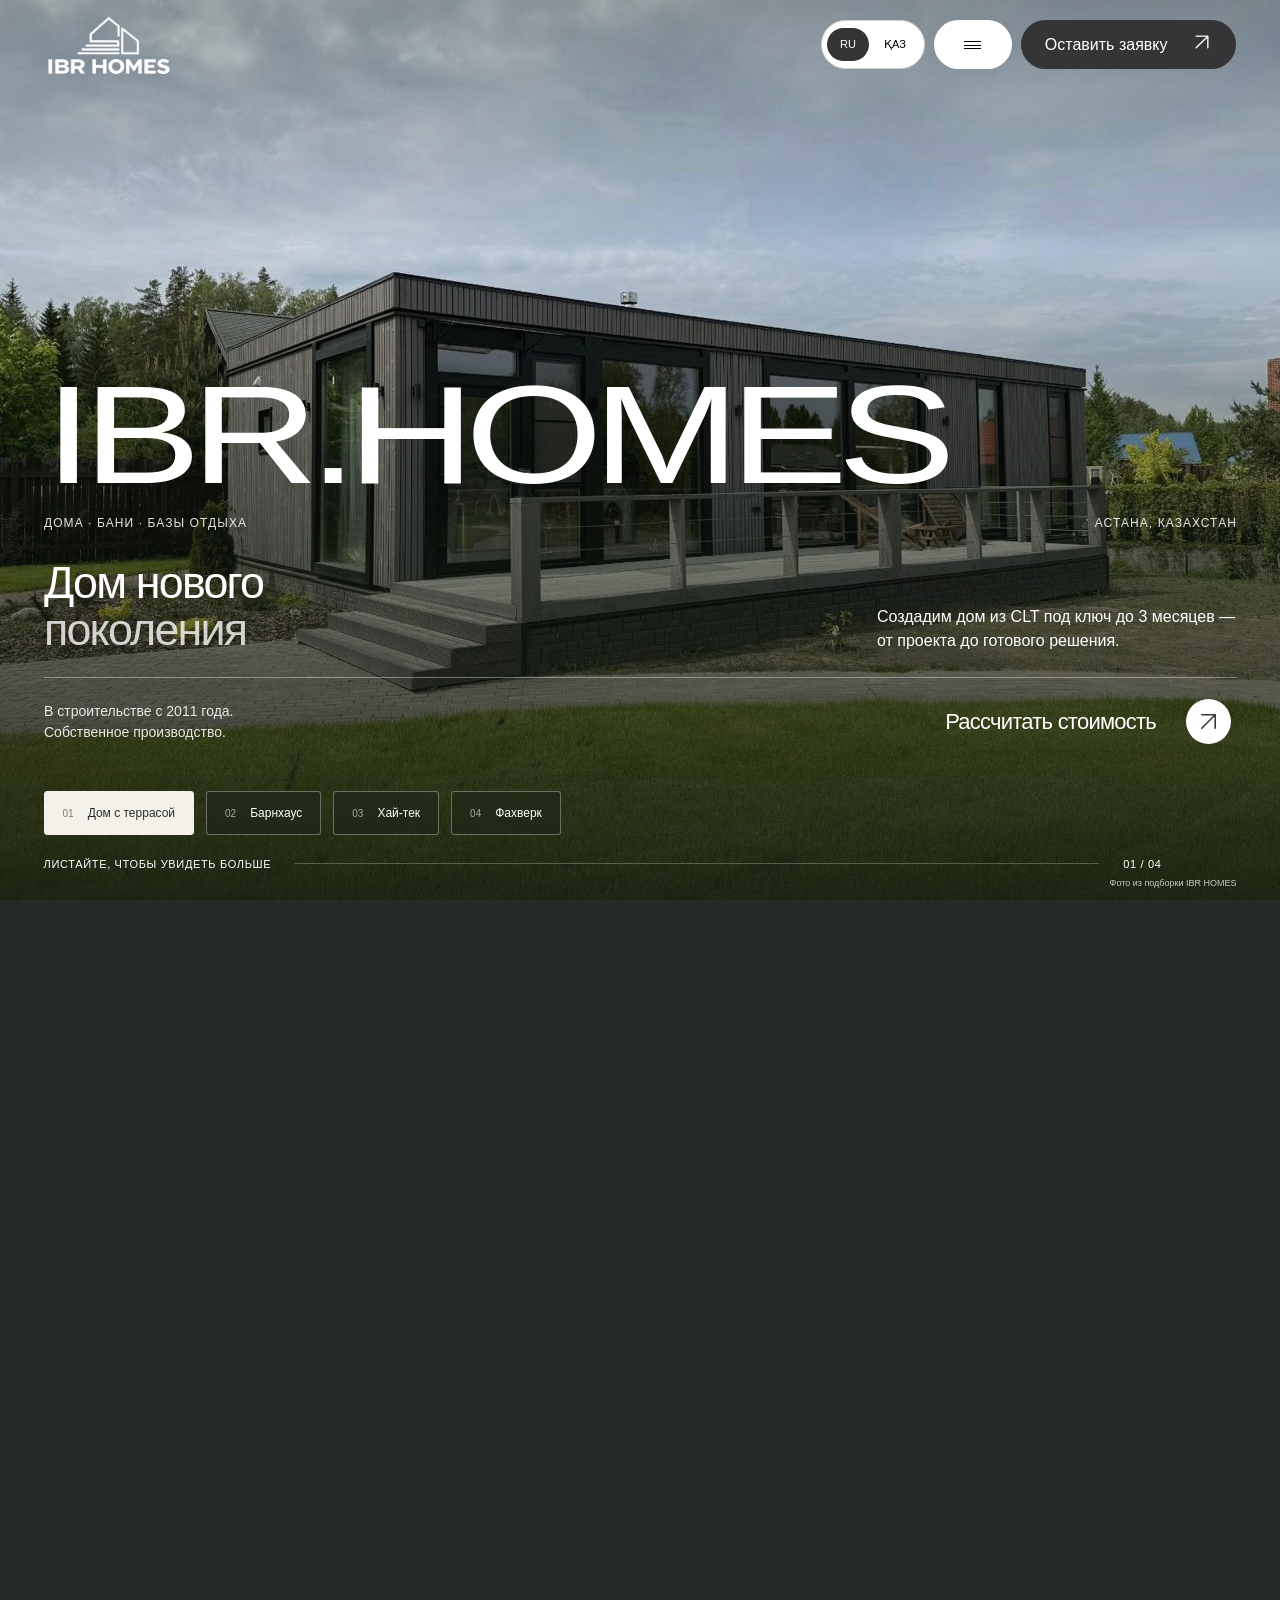
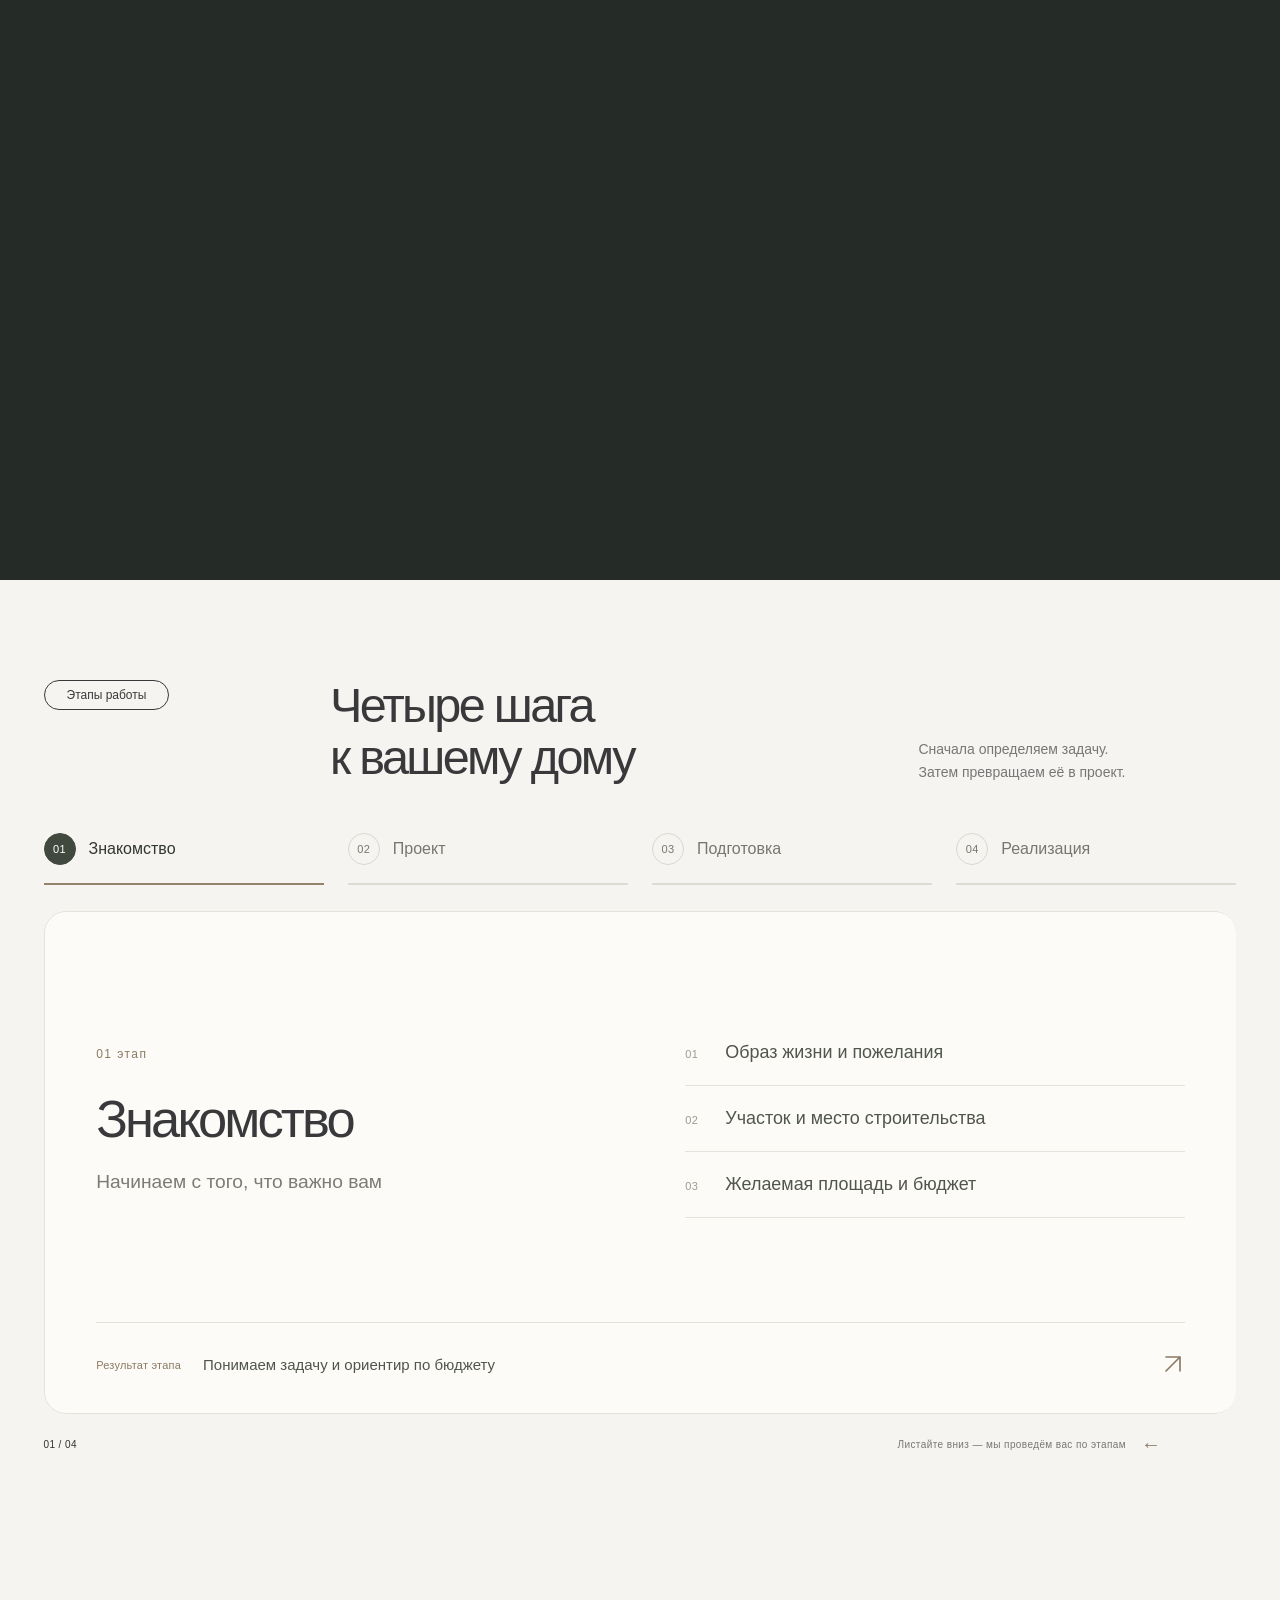
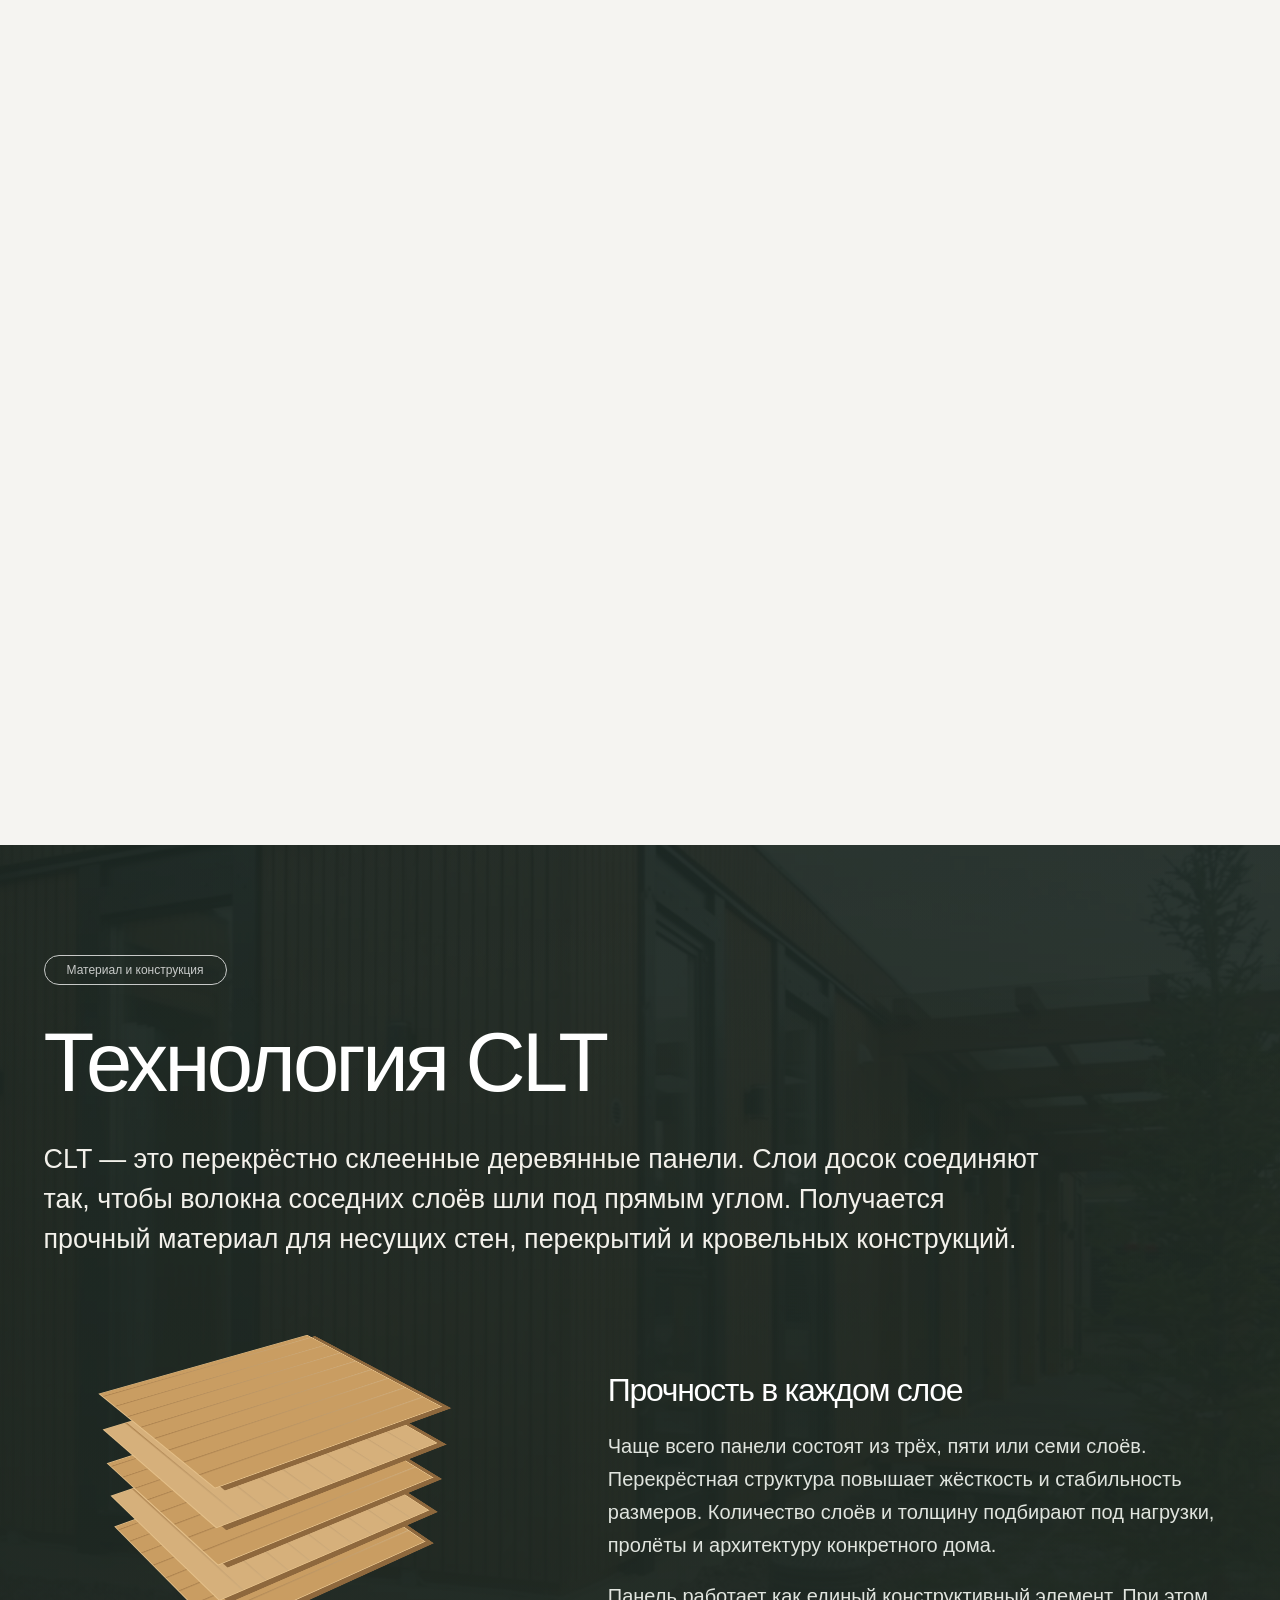
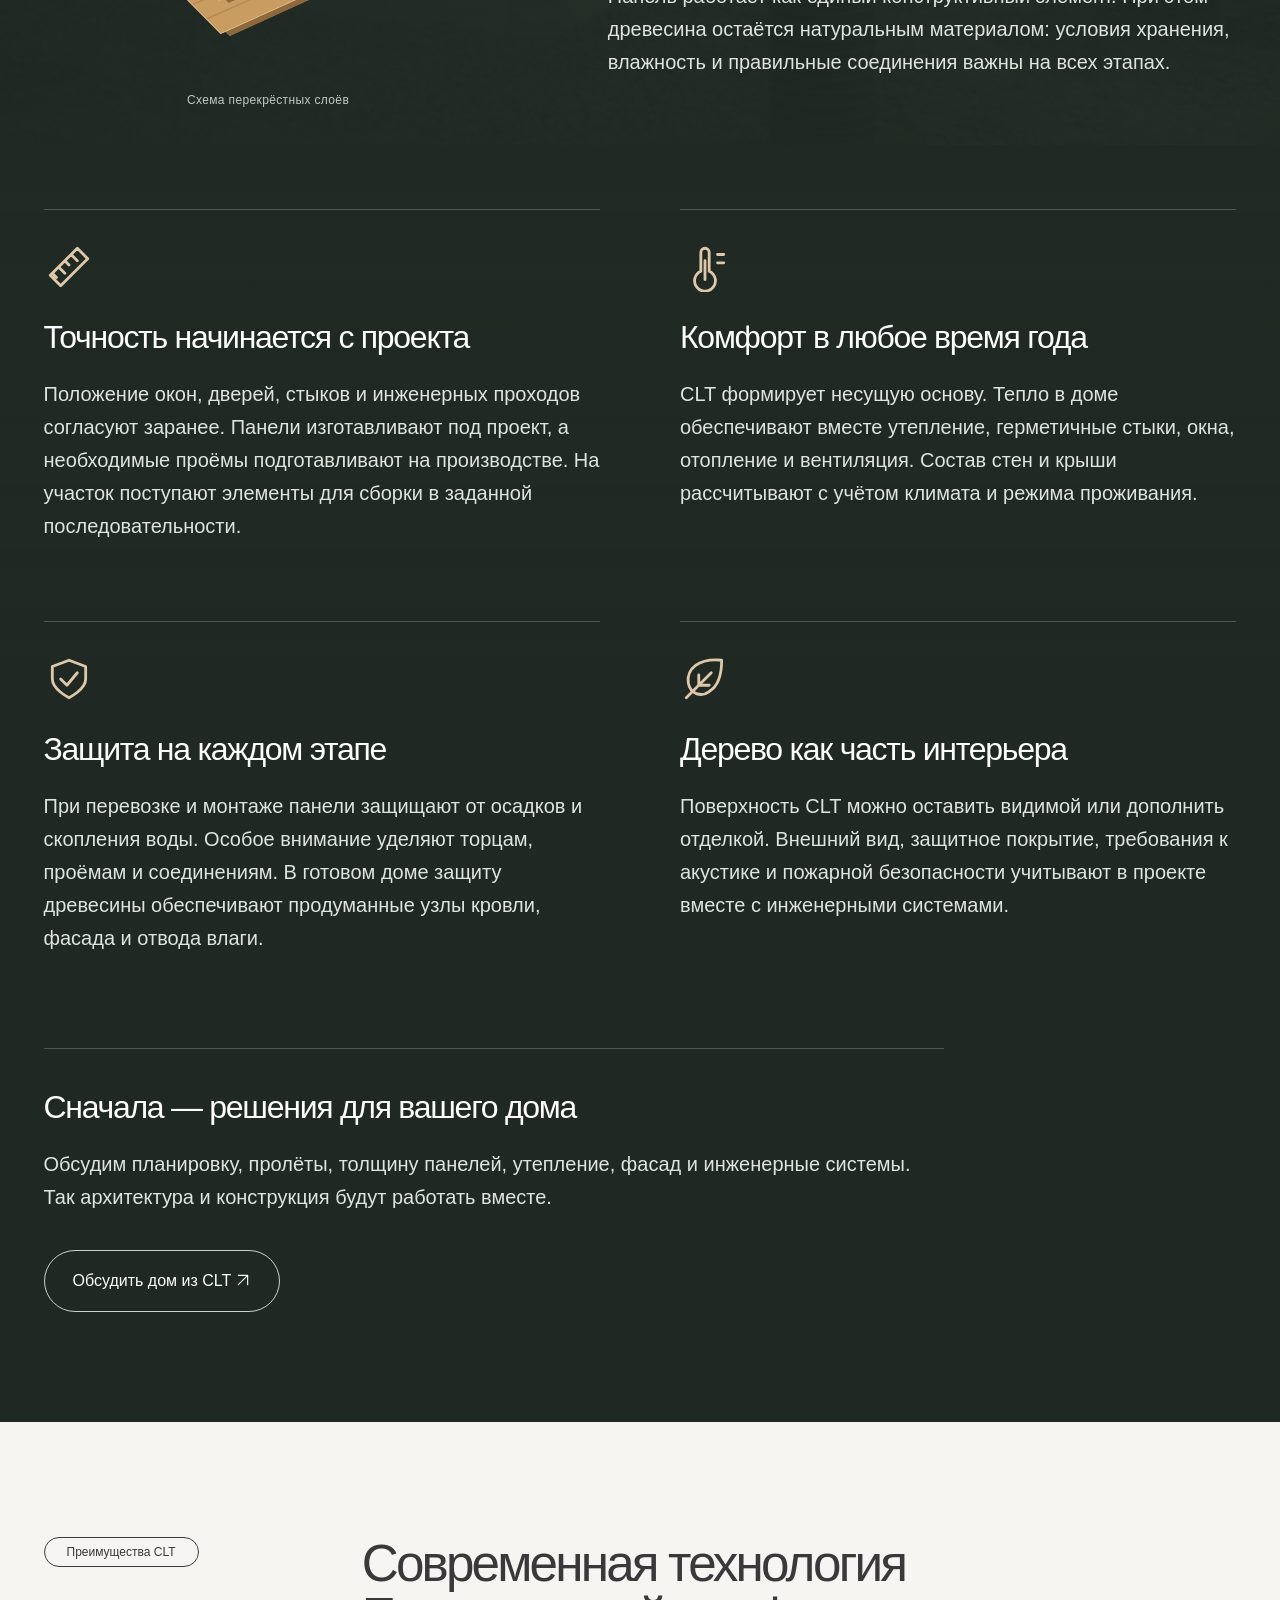
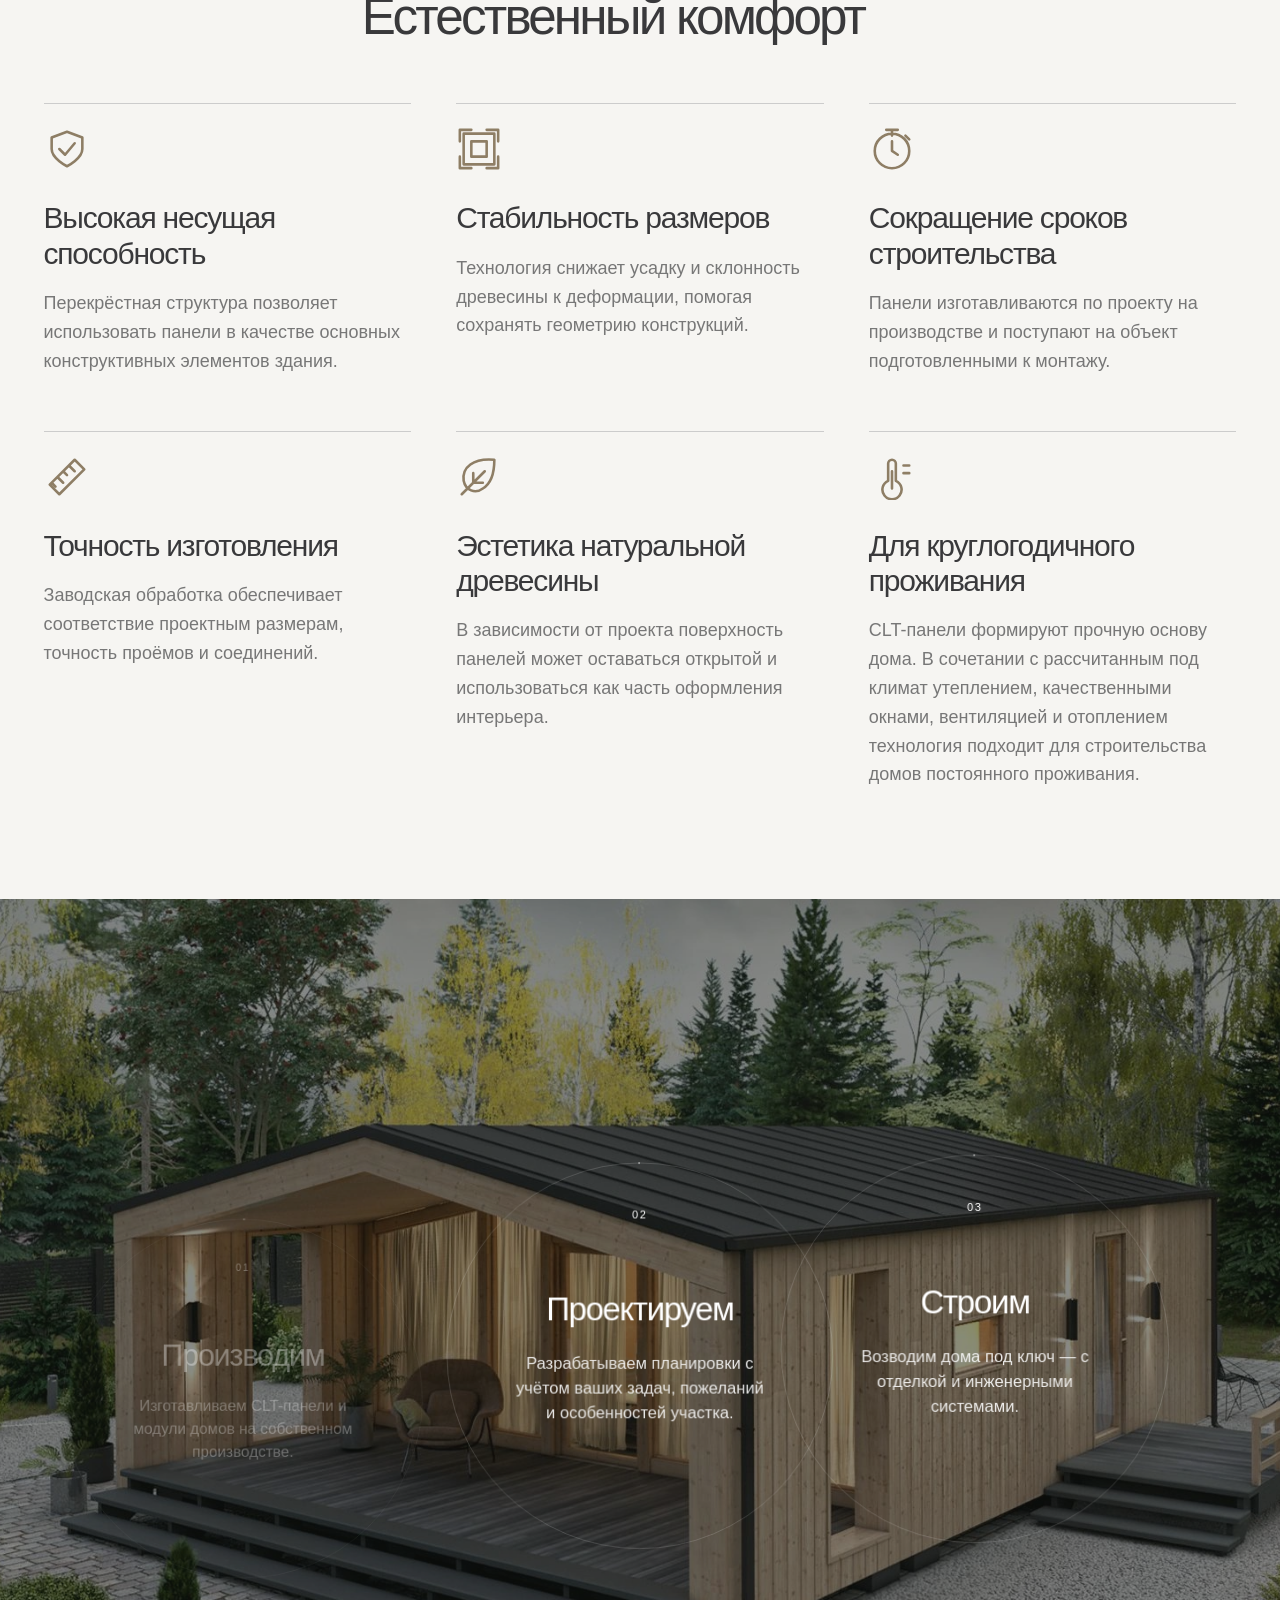
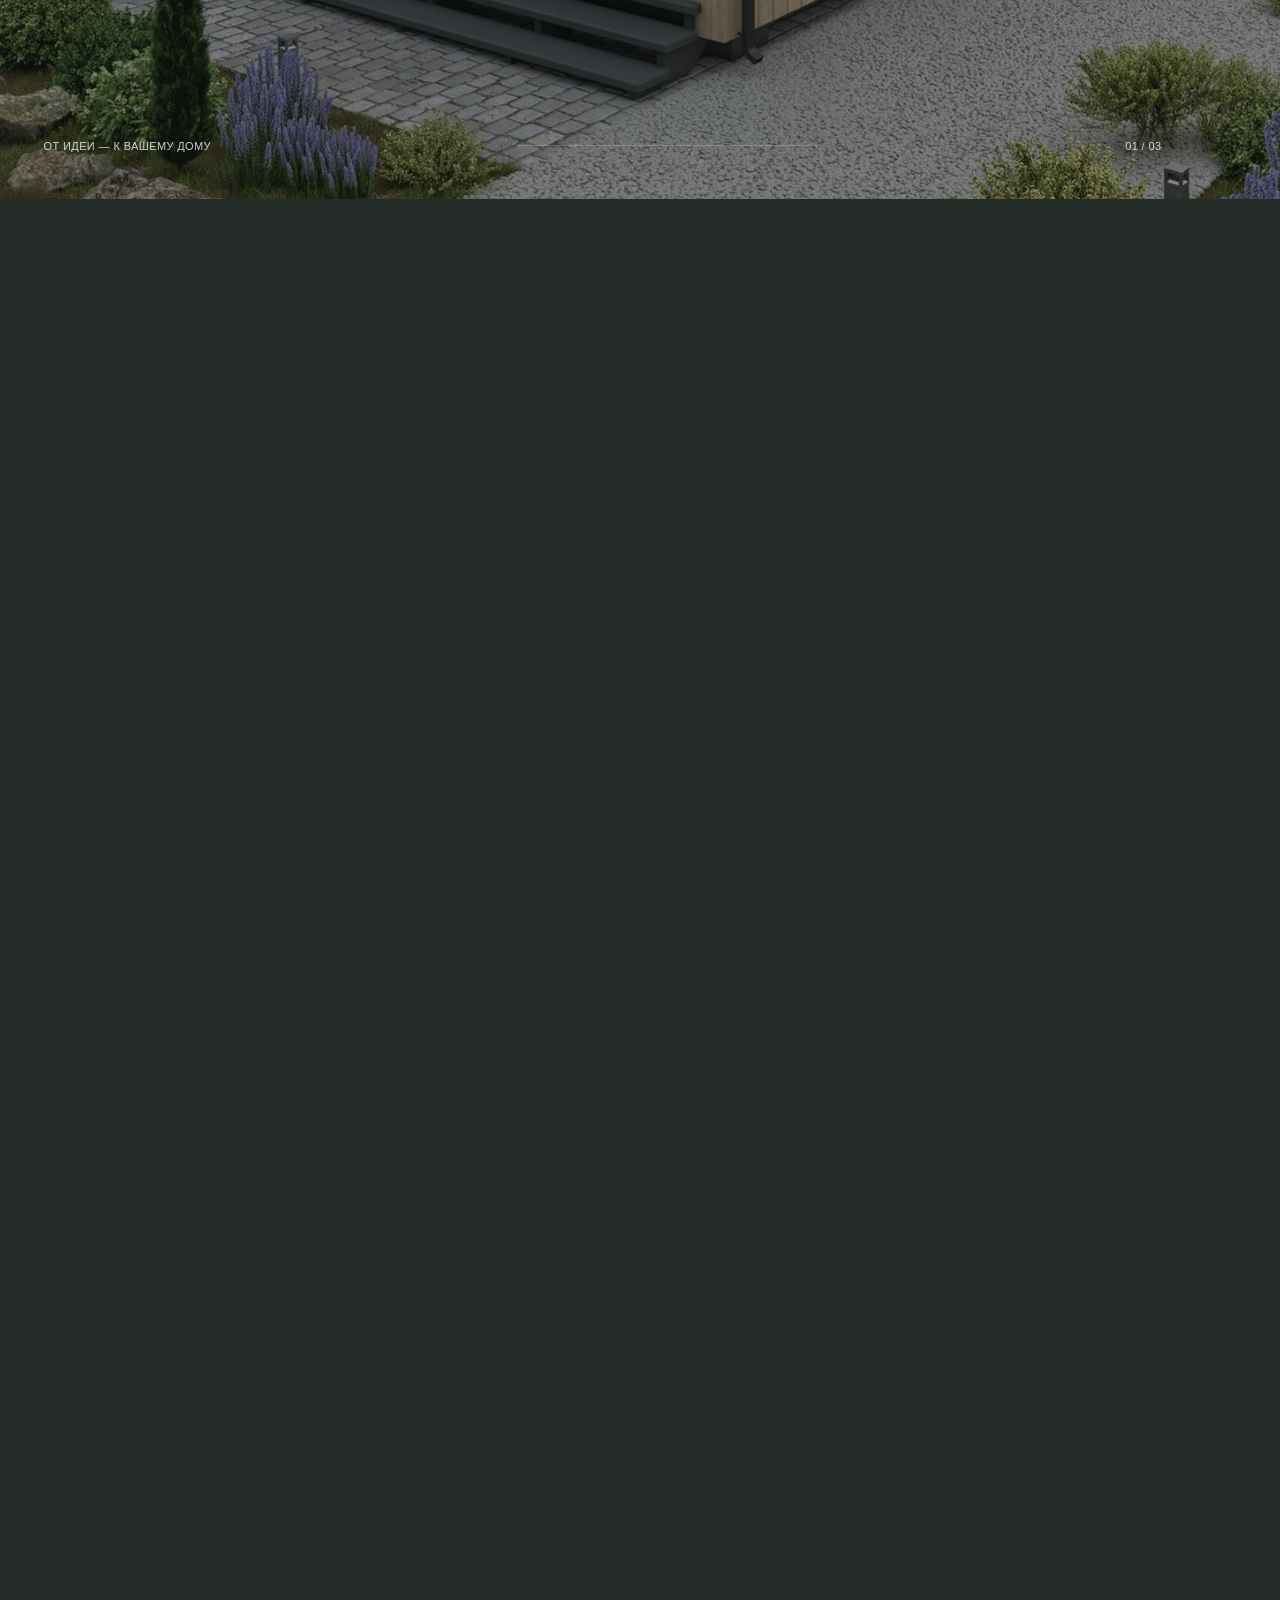
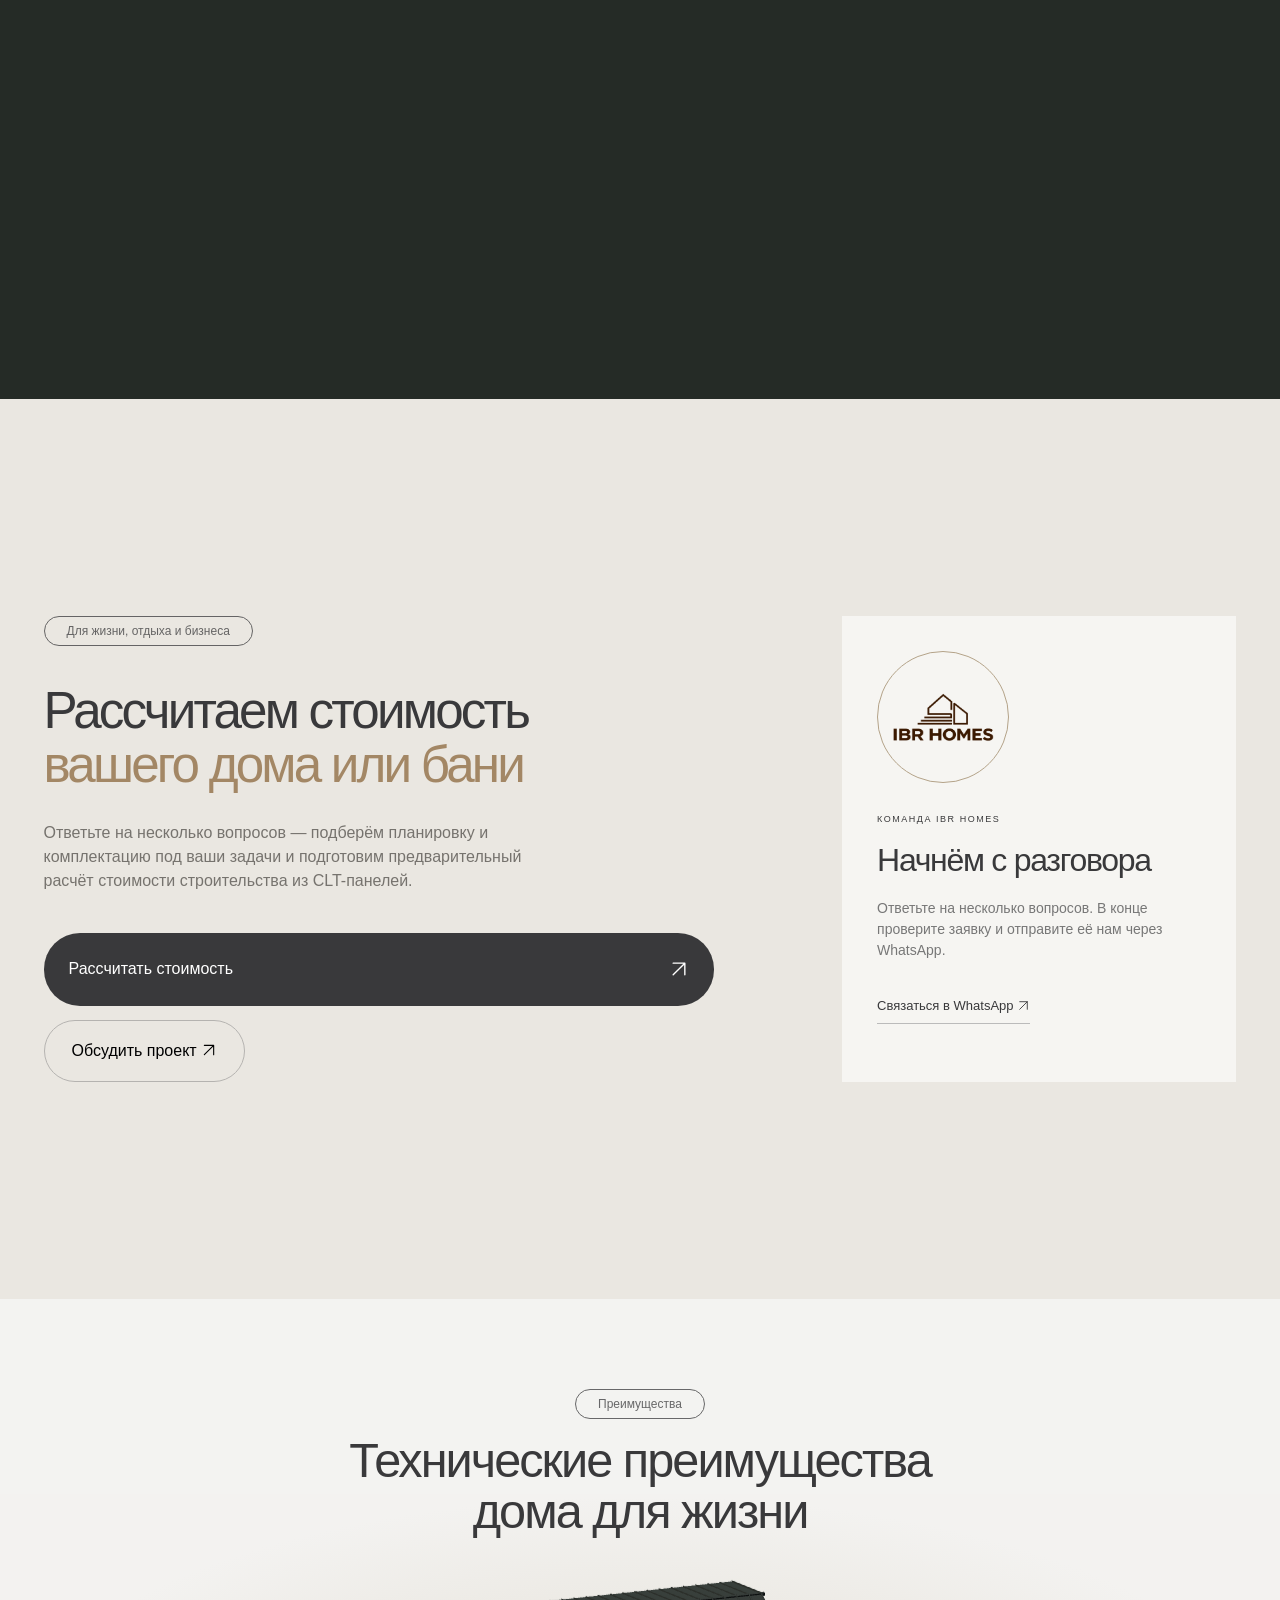
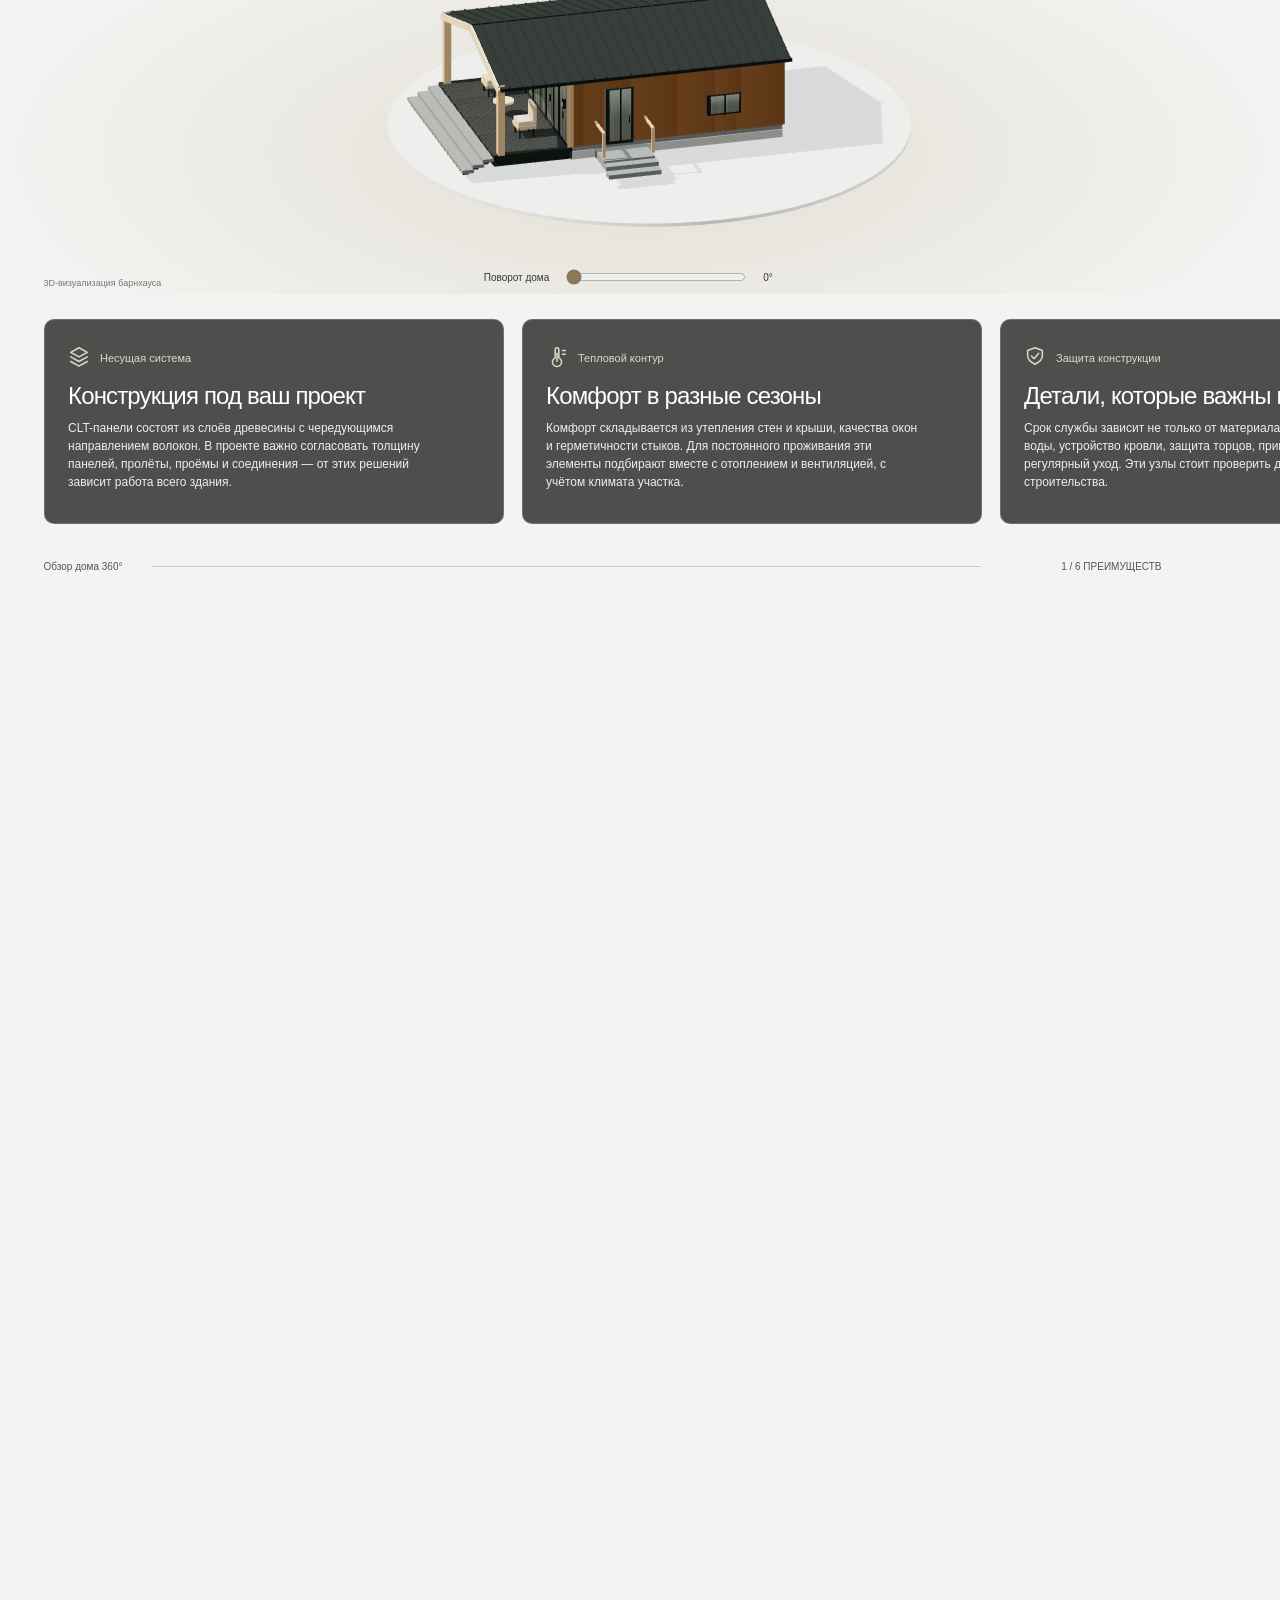
==== commit 52eab749: "Refine work stages and add standalone day-night facade palette" ====
--- a/index.html
+++ b/index.html
@@ -1,12 +1,18 @@
 <!doctype html>
-<html lang="ru"><head><meta charset="utf-8"><meta name="viewport" content="width=device-width,initial-scale=1"><meta name="theme-color" content="#f3f2f0"><title>IBR HOMES — дома и бани из CLT под ключ</title><meta name="description" content="IBR HOMES — дома, бани и базы отдыха из CLT. В строительстве с 2011 года. Собственное производство, проектирование и строительство под ключ. Рассчитайте стоимость проекта."><link rel="stylesheet" href="styles.css?v=18"><link rel="stylesheet" href="module.css?v=18"><link rel="stylesheet" href="onepage.css?v=18"><link rel="stylesheet" href="motion.css?v=18"><script src="translations.js?v=18" defer></script><script src="i18n.js?v=18" defer></script><script src="calculator-config.js?v=18" defer></script><script src="module-data.js?v=18" defer></script><script src="facade-colors.js?v=18" defer></script><script src="module.js?v=18" defer></script><script src="motion.js?v=18" defer></script><script type="module" src="house-model.js?v=18"></script><script src="technical-story.js?v=18" defer></script><script src="icons.js?v=18" defer></script><link rel="stylesheet" href="client-update.css?v=18"><link rel="stylesheet" href="construction.css?v=18"><link rel="stylesheet" href="circle-merge.css?v=18"><link rel="stylesheet" href="site-update.css?v=18"><link rel="stylesheet" href="photo-update.css?v=18"><script src="steps.js?v=18" defer></script><link rel="stylesheet" href="collection.css?v=18"><link rel="stylesheet" href="experience.css?v=18"><script src="experience.js?v=18" defer></script><link rel="stylesheet" href="projects-update.css?v=18"><script src="hero-gallery.js?v=18" defer></script></head>
+<html lang="ru"><head><meta charset="utf-8"><meta name="viewport" content="width=device-width,initial-scale=1"><meta name="theme-color" content="#f3f2f0"><title>IBR HOMES — дома и бани из CLT под ключ</title><meta name="description" content="IBR HOMES — дома, бани и базы отдыха из CLT. В строительстве с 2011 года. Собственное производство, проектирование и строительство под ключ. Рассчитайте стоимость проекта."><link rel="stylesheet" href="styles.css?v=18"><link rel="stylesheet" href="module.css?v=18"><link rel="stylesheet" href="onepage.css?v=18"><link rel="stylesheet" href="motion.css?v=18"><script src="translations.js?v=19" defer></script><script src="i18n.js?v=18" defer></script><script src="calculator-config.js?v=18" defer></script><script src="module-data.js?v=18" defer></script><script src="module.js?v=19" defer></script><script src="motion.js?v=18" defer></script><script type="module" src="house-model.js?v=18"></script><script src="technical-story.js?v=18" defer></script><script src="icons.js?v=18" defer></script><link rel="stylesheet" href="client-update.css?v=18"><link rel="stylesheet" href="construction.css?v=18"><link rel="stylesheet" href="circle-merge.css?v=18"><link rel="stylesheet" href="site-update.css?v=18"><link rel="stylesheet" href="photo-update.css?v=18"><script src="steps.js?v=19" defer></script><link rel="stylesheet" href="collection.css?v=18"><link rel="stylesheet" href="experience.css?v=18"><script src="experience.js?v=18" defer></script><link rel="stylesheet" href="projects-update.css?v=18"><script src="hero-gallery.js?v=18" defer></script><link rel="stylesheet" href="steps-refinement.css?v=19"><link rel="stylesheet" href="facade-selector.css?v=19"><script src="facade-selector.js?v=19" defer></script></head>
 <body class="module-page onepage"><a class="skip" href="#catalog">Перейти к каталогу</a><div class="reading-progress" aria-hidden="true"></div>
 <header class="module-header" id="top"><a class="module-logo" href="#top" aria-label="IBR HOMES — на главную"><img src="assets/client/logo-transparent.webp" width="156" height="80" alt="IBR HOMES"></a><nav aria-label="Основная навигация"><a href="#catalog">Проекты</a><a href="#estimate-section">Рассчитать проект</a></nav></header>
 <div class="floating-nav"><div class="language-switch" role="group" aria-label="Выбор языка"><button type="button" data-language="ru" lang="ru" aria-pressed="true">RU</button><button type="button" data-language="kk" lang="kk" aria-pressed="false">ҚАЗ</button></div><button class="pill menu-toggle" aria-label="Открыть меню" aria-controls="module-menu" aria-expanded="false"><span class="menu-lines" aria-hidden="true"></span></button><button class="pill dark" data-quiz="full">Оставить заявку <span>↗</span></button></div>
-<dialog class="menu-dialog" id="module-menu" aria-label="Меню"><div class="menu-top"><a href="#top">IBR.HOMES</a><button class="pill" data-close>Закрыть ×</button></div><nav><a href="#about">Технология CLT <span>01</span></a><a href="#steps">Этапы работы <span>02</span></a><a href="#estimate-section">Калькулятор <span>03</span></a><a href="#catalog">Проекты <span>04</span></a><a href="#faq">Вопросы <span>05</span></a><a href="#contacts">Контакты <span>06</span></a></nav><a class="menu-phone" href="tel:+77007249123">+7 700 724 91 23</a></dialog>
+<dialog class="menu-dialog" id="module-menu" aria-label="Меню"><div class="menu-top"><a href="#top">IBR.HOMES</a><button class="pill" data-close>Закрыть ×</button></div><nav><a href="#about">Технология CLT <span>01</span></a><a href="#steps">Этапы работы <span>02</span></a><a href="#estimate-section">Калькулятор <span>03</span></a><a href="#catalog">Проекты <span>04</span></a><a href="#facades">Фасады <span>05</span></a><a href="#faq">Вопросы <span>06</span></a><a href="#contacts">Контакты <span>07</span></a></nav><a class="menu-phone" href="tel:+77007249123">+7 700 724 91 23</a></dialog>
 <main>
 <div class="hero-scroll"><section class="module-hero"><div class="hero-frames"><img class="hero-frame is-active" src="assets/collection/hero.webp" srcset="assets/collection/hero-small.webp 800w, assets/collection/hero.webp 1280w" sizes="100vw" alt="Современный дом с серым фасадом и открытой террасой" fetchpriority=high decoding="async"><img class="hero-frame" src="assets/collection/barn-house.webp" srcset="assets/collection/barn-house-small.webp 800w, assets/collection/barn-house.webp 1920w" sizes="100vw" alt="Барнхаус с деревянным фасадом" loading=lazy decoding="async"><img class="hero-frame" src="assets/collection/hightech.webp" srcset="assets/collection/hightech-small.webp 800w, assets/collection/hightech.webp 1920w" sizes="100vw" alt="Дом в стиле хай-тек" loading=lazy decoding="async"><img class="hero-frame" src="assets/collection/fachwerk.webp" srcset="assets/collection/fachwerk-small.webp 800w, assets/collection/fachwerk.webp 1920w" sizes="100vw" alt="Дом в стиле фахверк" loading=lazy decoding="async"></div><div class="hero-gallery-controls" role="group" aria-label="Фотографии первого экрана"><button type="button" data-hero-slide="0" aria-pressed="true"><span>01</span><span>Дом с террасой</span></button><button type="button" data-hero-slide="1" aria-pressed="false"><span>02</span><span>Барнхаус</span></button><button type="button" data-hero-slide="2" aria-pressed="false"><span>03</span><span>Хай-тек</span></button><button type="button" data-hero-slide="3" aria-pressed="false"><span>04</span><span>Фахверк</span></button></div><div class="hero-scroll-cue" aria-hidden="true">ЛИСТАЙТЕ, ЧТОБЫ УВИДЕТЬ БОЛЬШЕ <i></i><span>01 / 04</span></div><div class="hero-content"><div class="hero-brand"><h1><span class="sr-only">IBR HOMES</span><svg viewBox="0 0 1320 205" preserveAspectRatio="xMinYMid meet" aria-hidden="true"><text x="0" y="183" textLength="1320" lengthAdjust="spacingAndGlyphs">IBR.HOMES</text></svg></h1><div><span>ДОМА · БАНИ · БАЗЫ ОТДЫХА</span><span>АСТАНА, КАЗАХСТАН</span></div></div><div class="module-hero-title"><h2>Дом нового<br><span>поколения</span></h2><p>Создадим дом из CLT под ключ до 3 месяцев — от проекта до готового решения.</p></div><div class="hero-bottom"><p>В строительстве с 2011 года.<br>Собственное производство.</p><button data-quiz="full">Рассчитать стоимость <span>↗</span></button></div></div><span class="photo-disclaimer">Фото из подборки IBR HOMES</span></section></div>
-<section class="module-steps section-pad steps-scene" id="steps"><div class="steps-sticky"><div class="module-heading"><span class="tag">Этапы работы</span><h2 class="reveal">Четыре шага<br>к вашему дому</h2><p>Сначала определяем задачу.<br>Затем превращаем её в проект.</p></div><div class="steps-window"><div class="timeline stagger-group"><article><span>01 этап</span><h3>Знакомство</h3><i></i><ul><li>Образ жизни и пожелания</li><li>Участок и место строительства</li><li>Желаемая площадь и бюджет</li></ul></article><article><span>02 этап</span><h3>Проект</h3><i></i><ul><li>Планировка и архитектура</li><li>Комплектация и материалы</li><li>Согласование состава работ</li></ul></article><article><span>03 этап</span><h3>Подготовка</h3><i></i><ul><li>Производство элементов</li><li>Подготовка участка и основания</li><li>Планирование доставки</li></ul></article><article><span>04 этап</span><h3>Реализация</h3><i></i><ul><li>Монтаж по проекту</li><li>Работы по комплектации</li><li>Проверка и передача дома</li></ul></article></div></div><div class="steps-progress" aria-hidden="true"><span class="steps-current">01 / 04</span><i><b></b></i><span>ПРОКРУТИТЕ ВНИЗ <span class="steps-direction">←</span></span></div></div></section>
+<section class="module-steps section-pad steps-scene" id="steps" aria-labelledby="steps-title">
+<div class="steps-sticky">
+<div class="module-heading"><span class="tag">Этапы работы</span><h2 id="steps-title">Четыре шага<br>к вашему дому</h2><p>Сначала определяем задачу.<br>Затем превращаем её в проект.</p></div>
+<nav class="steps-nav" aria-label="Выбрать этап работы"><a href="#step-1" data-step="0" aria-current="step"><span class="step-nav-number">01</span><span>Знакомство</span><i aria-hidden="true"></i></a><a href="#step-2" data-step="1"><span class="step-nav-number">02</span><span>Проект</span><i aria-hidden="true"></i></a><a href="#step-3" data-step="2"><span class="step-nav-number">03</span><span>Подготовка</span><i aria-hidden="true"></i></a><a href="#step-4" data-step="3"><span class="step-nav-number">04</span><span>Реализация</span><i aria-hidden="true"></i></a></nav>
+<div class="steps-window"><div class="timeline"><article id="step-1" aria-labelledby="step-title-1"><div class="step-intro"><span class="step-kicker">01 этап</span><h3 id="step-title-1">Знакомство</h3><p class="step-description">Начинаем с того, что важно вам</p></div><ul><li>Образ жизни и пожелания</li><li>Участок и место строительства</li><li>Желаемая площадь и бюджет</li></ul><div class="step-result"><span>Результат этапа</span><p>Понимаем задачу и ориентир по бюджету</p><span class="step-result-arrow" aria-hidden="true">↗</span></div></article><article id="step-2" aria-labelledby="step-title-2"><div class="step-intro"><span class="step-kicker">02 этап</span><h3 id="step-title-2">Проект</h3><p class="step-description">Придаём вашим идеям точную форму</p></div><ul><li>Планировка и архитектура</li><li>Комплектация и материалы</li><li>Согласование состава работ</li></ul><div class="step-result"><span>Результат этапа</span><p>Согласовываем проект и состав работ</p><span class="step-result-arrow" aria-hidden="true">↗</span></div></article><article id="step-3" aria-labelledby="step-title-3"><div class="step-intro"><span class="step-kicker">03 этап</span><h3 id="step-title-3">Подготовка</h3><p class="step-description">Готовим всё для начала строительства</p></div><ul><li>Производство элементов</li><li>Подготовка участка и основания</li><li>Планирование доставки</li></ul><div class="step-result"><span>Результат этапа</span><p>Готовим элементы дома и участок к монтажу</p><span class="step-result-arrow" aria-hidden="true">↗</span></div></article><article id="step-4" aria-labelledby="step-title-4"><div class="step-intro"><span class="step-kicker">04 этап</span><h3 id="step-title-4">Реализация</h3><p class="step-description">Превращаем проект в ваш дом</p></div><ul><li>Монтаж по проекту</li><li>Работы по комплектации</li><li>Проверка и передача дома</li></ul><div class="step-result"><span>Результат этапа</span><p>Проверяем результат и передаём вам дом</p><span class="step-result-arrow" aria-hidden="true">↗</span></div></article></div></div>
+<div class="steps-progress" aria-hidden="true"><span class="steps-current">01 / 04</span><span class="steps-scroll-hint">Листайте вниз — мы проведём вас по этапам <span class="steps-direction">←</span></span></div>
+</div></section>
 <section class="story clt-story" id="about" aria-labelledby="clt-title"><div class="story-bg"><img src="assets/photos/house-04.webp" srcset="assets/photos/house-04-small.webp 800w, assets/photos/house-04.webp 1600w" sizes="100vw" alt="Деревянный фасад и панорамные окна" loading="lazy" decoding="async"></div><div class="story-content"><div class="clt-intro"><span class="tag">Материал и конструкция</span><h2 id="clt-title">Технология CLT</h2><p>CLT — это перекрёстно склеенные деревянные панели. Слои досок соединяют так, чтобы волокна соседних слоёв шли под прямым углом. Получается прочный материал для несущих стен, перекрытий и кровельных конструкций.</p></div><div class="clt-explainer"><div class="clt-stack" role="img" aria-label="Схема панели CLT: пять перекрёстных слоёв древесины"><div class="clt-stack-scene" aria-hidden="true"><i></i><i></i><i></i><i></i><i></i></div><span>Схема перекрёстных слоёв</span></div><div class="clt-copy"><h3>Прочность в каждом слое</h3><p>Чаще всего панели состоят из трёх, пяти или семи слоёв. Перекрёстная структура повышает жёсткость и стабильность размеров. Количество слоёв и толщину подбирают под нагрузки, пролёты и архитектуру конкретного дома.</p><p>Панель работает как единый конструктивный элемент. При этом древесина остаётся натуральным материалом: условия хранения, влажность и правильные соединения важны на всех этапах.</p></div></div><div class="clt-details"><article><span class="benefit-symbol" data-clt-icon="precision" aria-hidden="true"></span><h3>Точность начинается с проекта</h3><p>Положение окон, дверей, стыков и инженерных проходов согласуют заранее. Панели изготавливают под проект, а необходимые проёмы подготавливают на производстве. На участок поступают элементы для сборки в заданной последовательности.</p></article><article><span class="benefit-symbol" data-clt-icon="comfort" aria-hidden="true"></span><h3>Комфорт в любое время года</h3><p>CLT формирует несущую основу. Тепло в доме обеспечивают вместе утепление, герметичные стыки, окна, отопление и вентиляция. Состав стен и крыши рассчитывают с учётом климата и режима проживания.</p></article><article><span class="benefit-symbol" data-clt-icon="strength" aria-hidden="true"></span><h3>Защита на каждом этапе</h3><p>При перевозке и монтаже панели защищают от осадков и скопления воды. Особое внимание уделяют торцам, проёмам и соединениям. В готовом доме защиту древесины обеспечивают продуманные узлы кровли, фасада и отвода влаги.</p></article><article><span class="benefit-symbol" data-clt-icon="wood" aria-hidden="true"></span><h3>Дерево как часть интерьера</h3><p>Поверхность CLT можно оставить видимой или дополнить отделкой. Внешний вид, защитное покрытие, требования к акустике и пожарной безопасности учитывают в проекте вместе с инженерными системами.</p></article></div><div class="clt-conclusion"><h3>Сначала — решения для вашего дома</h3><p>Обсудим планировку, пролёты, толщину панелей, утепление, фасад и инженерные системы. Так архитектура и конструкция будут работать вместе.</p><a class="outline-button" href="#estimate-section">Обсудить дом из CLT ↗</a></div></div></section>
 <section class="module-benefits section-pad" id="clt-benefits"><div class="module-heading"><span class="tag">Преимущества CLT</span><h2 class="reveal">Современная технология<br>Естественный комфорт</h2></div><div class="benefits-grid stagger-group"><article><span class="benefit-symbol" data-clt-icon="strength" aria-hidden="true"></span><h3>Высокая несущая способность</h3><p>Перекрёстная структура позволяет использовать панели в качестве основных конструктивных элементов здания.</p></article><article><span class="benefit-symbol" data-clt-icon="geometry" aria-hidden="true"></span><h3>Стабильность размеров</h3><p>Технология снижает усадку и склонность древесины к деформации, помогая сохранять геометрию конструкций.</p></article><article><span class="benefit-symbol" data-clt-icon="speed" aria-hidden="true"></span><h3>Сокращение сроков строительства</h3><p>Панели изготавливаются по проекту на производстве и поступают на объект подготовленными к монтажу.</p></article><article><span class="benefit-symbol" data-clt-icon="precision" aria-hidden="true"></span><h3>Точность изготовления</h3><p>Заводская обработка обеспечивает соответствие проектным размерам, точность проёмов и соединений.</p></article><article><span class="benefit-symbol" data-clt-icon="wood" aria-hidden="true"></span><h3>Эстетика натуральной древесины</h3><p>В зависимости от проекта поверхность панелей может оставаться открытой и использоваться как часть оформления интерьера.</p></article><article><span class="benefit-symbol" data-clt-icon="comfort" aria-hidden="true"></span><h3>Для круглогодичного проживания</h3><p>CLT-панели формируют прочную основу дома. В сочетании с рассчитанным под климат утеплением, качественными окнами, вентиляцией и отоплением технология подходит для строительства домов постоянного проживания.</p></article></div></section>
 <div class="circle-shell merge-scene"><section class="circle-scene"><img src="assets/collection/barn-house.webp" srcset="assets/collection/barn-house-small.webp 800w, assets/collection/barn-house.webp 1920w" sizes="100vw" alt="Дом с террасой среди деревьев" loading="lazy" decoding="async"><div class="circle-content"><article><h3>Производим</h3><p>Изготавливаем CLT-панели и модули домов на собственном производстве.</p></article><article><h3>Проектируем</h3><p>Разрабатываем планировки с учётом ваших задач, пожеланий и особенностей участка.</p></article><article><h3>Строим</h3><p>Возводим дома под ключ — с отделкой и инженерными системами.</p></article></div><div class="merged-brand"><img src="assets/client/logo-transparent.webp" alt="IBR HOMES" width="312" height="159" loading="lazy"></div></section></div>
@@ -14,15 +20,26 @@
 <section class="house-sequence tech-story sync-construction model-construction" id="construction" aria-labelledby="construction-title"><span id="technology" class="section-anchor"></span><div class="house-sequence-sticky"><div class="sequence-heading"><span class="tag">Преимущества</span><h2 id="construction-title">Технические преимущества<br>дома для жизни</h2><p>От конструкции к комфорту.<br>Шесть решений, которые<br>важно продумать вместе.</p></div><div class="tech-story-window"><div class="tech-model"><div class="house-model-view" role="img" aria-label="Объёмная модель барнхауса с террасой"><img class="model-fallback" src="assets/collection/barn-house.webp" alt="Барнхаус с террасой" loading="lazy"><canvas id="house-model-canvas" aria-hidden="true"></canvas></div><div class="model-controls"><label for="house-angle">Поворот дома</label><input id="house-angle" type="range" disabled min="0" max="360" value="0" step="1" aria-label="Поворот дома в градусах"><output for="house-angle" id="house-angle-value">0°</output></div><span class="model-source">3D-визуализация барнхауса</span></div><div class="tech-feature-viewport"><div class="tech-story-track"><article class="tech-feature"><div class="tech-feature-photo"><img src="assets/photos/house-03.webp" srcset="assets/photos/house-03-small.webp 800w, assets/photos/house-03.webp 1600w" sizes="(max-width: 700px) 100vw, 50vw" alt="Фотография дома из подборки IBR HOMES" loading="lazy"><span>01</span></div><div class="tech-feature-meta"><span>▤</span>Несущая система</div><h3>Конструкция под ваш проект</h3><p>CLT-панели состоят из слоёв древесины с чередующимся направлением волокон. В проекте важно согласовать толщину панелей, пролёты, проёмы и соединения — от этих решений зависит работа всего здания.</p><div class="tech-feature-foot"><span>Что обсуждаем</span><p>План этажей, нагрузки и узлы соединений.</p></div></article><article class="tech-feature"><div class="tech-feature-photo"><img src="assets/photos/house-08.webp" srcset="assets/photos/house-08-small.webp 800w, assets/photos/house-08.webp 1100w" sizes="(max-width: 700px) 100vw, 50vw" alt="Фотография дома из подборки IBR HOMES" loading="lazy"><span>02</span></div><div class="tech-feature-meta"><span>◒</span>Тепловой контур</div><h3>Комфорт в разные сезоны</h3><p>Комфорт складывается из утепления стен и крыши, качества окон и герметичности стыков. Для постоянного проживания эти элементы подбирают вместе с отоплением и вентиляцией, с учётом климата участка.</p><div class="tech-feature-foot"><span>Что обсуждаем</span><p>Состав ограждающих конструкций, окна и отопление.</p></div></article><article class="tech-feature"><div class="tech-feature-photo"><img src="assets/photos/house-07.webp" srcset="assets/photos/house-07-small.webp 800w, assets/photos/house-07.webp 1280w" sizes="(max-width: 700px) 100vw, 50vw" alt="Фотография дома из подборки IBR HOMES" loading="lazy"><span>03</span></div><div class="tech-feature-meta"><span>⌁</span>Защита конструкции</div><h3>Детали, которые важны надолго</h3><p>Срок службы зависит не только от материала стен. Важны отвод воды, устройство кровли, защита торцов, примыкания окон и регулярный уход. Эти узлы стоит проверить до начала строительства.</p><div class="tech-feature-foot"><span>Что обсуждаем</span><p>Кровлю, водоотвод, фасад и правила эксплуатации.</p></div></article><article class="tech-feature"><div class="tech-feature-photo"><img src="assets/photos/house-03.webp" srcset="assets/photos/house-03-small.webp 800w, assets/photos/house-03.webp 1600w" sizes="(max-width: 700px) 100vw, 50vw" alt="Фотография дома из подборки IBR HOMES" loading="lazy"><span>04</span></div><div class="tech-feature-meta"><span>⊞</span>Инженерные системы</div><h3>Удобство ежедневной жизни</h3><p>Расположение кухни, санузлов и технической зоны определяет трассы коммуникаций. Если предусмотреть их заранее, проще согласовать проходы через конструкции и доступ для обслуживания оборудования.</p><div class="tech-feature-foot"><span>Что обсуждаем</span><p>Воду, канализацию, электрику и вентиляцию.</p></div></article><article class="tech-feature"><div class="tech-feature-photo"><img src="assets/photos/house-08.webp" srcset="assets/photos/house-08-small.webp 800w, assets/photos/house-08.webp 1100w" sizes="(max-width: 700px) 100vw, 50vw" alt="Фотография дома из подборки IBR HOMES" loading="lazy"><span>05</span></div><div class="tech-feature-meta"><span>↗</span>Пространство и свет</div><h3>Планировка под вашу семью</h3><p>Участок задаёт виды из окон, стороны света и вход в дом. Общую зону, спальни, хранение и террасу полезно рассматривать как один сценарий жизни — от утреннего света до вечерней приватности.</p><div class="tech-feature-foot"><span>Что обсуждаем</span><p>Состав семьи, привычки, ориентацию и сценарии комнат.</p></div></article><article class="tech-feature"><div class="tech-feature-photo"><img src="assets/photos/house-07.webp" srcset="assets/photos/house-07-small.webp 800w, assets/photos/house-07.webp 1280w" sizes="(max-width: 700px) 100vw, 50vw" alt="Фотография дома из подборки IBR HOMES" loading="lazy"><span>06</span></div><div class="tech-feature-meta"><span>⤴</span>Подготовка к монтажу</div><h3>Продуманный путь до участка</h3><p>Доставка и установка требуют места для подъезда и работы техники. Основание выбирают по условиям грунта и проектным нагрузкам; расположение коммуникаций согласуют до прибытия конструкций.</p><div class="tech-feature-foot"><span>Что обсуждаем</span><p>Подъезд, основание, зону разгрузки и последовательность работ.</p></div></article></div></div></div><div class="sequence-bottom"><span class="sequence-status">Обзор дома 360°</span><i></i><span class="tech-story-count">1 / 6 ПРЕИМУЩЕСТВ</span></div></div></section>
 
 
-<section class="module-catalog" id="catalog"><span id="projects" class="section-anchor"></span><div class="module-heading section-pad"><span class="tag">Коллекция IBR HOMES</span><h2 class="reveal">ПРОЕКТЫ</h2><p>Выберите дом, стиль и цвет фасада.<br>Рассмотрите планировку и найдите свой формат.</p></div><div class="catalog-tabs" role="tablist" aria-label="Дома и бани"></div><div id="catalog-panel" role="tabpanel" tabindex="0"><div class="project-gallery"><div class="project-visual" id="catalog-visual" tabindex="0" aria-label="Фото проекта — используйте стрелки для смены стиля"><img id="catalog-photo" src="assets/catalog/house-s/exterior-1.webp" alt="Дом S — Барнхаус" loading="lazy"><canvas id="catalog-tint" aria-hidden="true"></canvas><div class="project-photo-caption"><span id="catalog-style-name">Барнхаус</span><span id="catalog-style-count">01 / 04</span></div><button class="project-arrow previous" data-style-prev aria-label="Предыдущий стиль">←</button><button class="project-arrow next" data-style-next aria-label="Следующий стиль">→</button><button class="project-enlarge" id="catalog-zoom" aria-label="Увеличить изображение дома">↗</button></div><div id="catalog-styles" class="project-style-options" role="group" aria-label="Стиль дома"></div></div><article class="catalog-card"><span class="eyebrow">ПРОЕКТ / IBR HOMES</span><h3 id="catalog-name">Дом S</h3><p id="catalog-tag"></p><dl id="catalog-specs"></dl><div class="project-color-picker"><div class="project-color-label"><span>Цвет фасада</span><button type="button" data-color-reset>Исходное фото</button></div><div id="catalog-colors" class="project-colors" role="group" aria-label="Цвет фасада"></div><p class="color-preview-note">Визуализация оттенков. Цвет материала уточним по образцам.</p></div><button class="big-button" id="model-details">Смотреть проект <span>↗</span></button><button class="catalog-plan-link" id="model-plan">Планировка 2D <span>↗</span></button></article><span class="photo-disclaimer">Визуализация проекта. Комплектацию согласуем индивидуально.</span><p id="project-status" class="sr-only" role="status"></p></div></section>
+<section class="module-catalog" id="catalog"><span id="projects" class="section-anchor"></span><div class="module-heading section-pad"><span class="tag">Коллекция IBR HOMES</span><h2 class="reveal">ПРОЕКТЫ</h2><p>Выберите дом и архитектурный стиль.<br>Рассмотрите планировку и найдите свой формат.</p></div><div class="catalog-tabs" role="tablist" aria-label="Дома и бани"></div><div id="catalog-panel" role="tabpanel" tabindex="0"><div class="project-gallery"><div class="project-visual" id="catalog-visual" tabindex="0" aria-label="Фото проекта — используйте стрелки для смены стиля"><img id="catalog-photo" src="assets/catalog/house-s/exterior-1.webp" alt="Дом S — Барнхаус" loading="lazy"><div class="project-photo-caption"><span id="catalog-style-name">Барнхаус</span><span id="catalog-style-count">01 / 04</span></div><button class="project-arrow previous" data-style-prev aria-label="Предыдущий стиль">←</button><button class="project-arrow next" data-style-next aria-label="Следующий стиль">→</button><button class="project-enlarge" id="catalog-zoom" aria-label="Увеличить изображение дома">↗</button></div><div id="catalog-styles" class="project-style-options" role="group" aria-label="Стиль дома"></div></div><article class="catalog-card"><span class="eyebrow">ПРОЕКТ / IBR HOMES</span><h3 id="catalog-name">Дом S</h3><p id="catalog-tag"></p><dl id="catalog-specs"></dl><a class="catalog-facade-link" href="#facades">Выбрать цвет фасада <span>↗</span></a><button class="big-button" id="model-details">Смотреть проект <span>↗</span></button><button class="catalog-plan-link" id="model-plan">Планировка 2D <span>↗</span></button></article><span class="photo-disclaimer">Визуализация проекта. Комплектацию согласуем индивидуально.</span><p id="project-status" class="sr-only" role="status"></p></div></section>
 
 
+<section class="facade-selector section-pad" id="facades" aria-labelledby="facades-title">
+<div class="facade-heading"><span class="tag">Фасады</span><h2 id="facades-title">Ваш оттенок<br><em>характера</em></h2><p>Сдержанный антрацит или тёплое дерево — посмотрите, как цвет меняет один и тот же дом.</p></div>
+<div class="facade-preview">
+<div class="facade-images" role="img" aria-label="Дом с фасадом Антрацит"><img class="is-active" src="assets/facades/gray.webp" srcset="assets/facades/gray-small.webp 800w, assets/facades/gray.webp 1672w" sizes="(max-width:700px) 100vw, 94vw" width="1672" height="941" alt="" loading="lazy" decoding="async"><img alt="" decoding="async" width="1672" height="941"></div>
+<div class="facade-light" role="group" aria-label="Освещение фасада"><button type="button" data-facade-light="day" aria-pressed="true"><span aria-hidden="true">☼</span><span>День</span></button><button type="button" data-facade-light="night" aria-pressed="false"><span aria-hidden="true">☾</span><span>Ночь</span></button></div>
+<span class="facade-scene-label">Антрацит · День</span>
+</div>
+<div class="facade-bottom"><div class="facade-options" role="group" aria-label="Цвет фасада"><button type="button" data-facade-color="0" aria-pressed="true"><i style="--swatch:#535754" aria-hidden="true"></i><span>Антрацит</span></button><button type="button" data-facade-color="1" aria-pressed="false"><i style="--swatch:#eae8df" aria-hidden="true"></i><span>Белый</span></button><button type="button" data-facade-color="2" aria-pressed="false"><i style="--swatch:#c29a60" aria-hidden="true"></i><span>Дуб</span></button><button type="button" data-facade-color="3" aria-pressed="false"><i style="--swatch:#985f36" aria-hidden="true"></i><span>Коньячный</span></button></div><p>Визуализация оттенков<br>Материал уточняем по образцам</p></div>
+<div class="facade-foot"><p>Выбранный оттенок добавим к заявке. Применение к вашему проекту обсудим отдельно.</p><a href="#catalog">Выбрать проект <span aria-hidden="true">↗</span></a></div>
+<p class="sr-only" id="facade-status" role="status"></p>
+</section>
 <section class="module-faq section-pad" id="faq"><div><span class="tag">FAQ</span><h2>Понятные ответы<br>на важные вопросы</h2></div><nav class="faq-list" aria-label="Перейти к разделу по вопросу"><a class="faq-link" href="#about"><span><span class="faq-question">Что такое CLT?</span><span class="faq-destination">Технология CLT</span></span><span aria-hidden="true">↗</span></a><a class="faq-link" href="#catalog"><span><span class="faq-question">Можно изменить планировку?</span><span class="faq-destination">Дома и бани</span></span><span aria-hidden="true">↗</span></a><a class="faq-link" href="#construction"><span><span class="faq-question">Что входит в комплектацию?</span><span class="faq-destination">Технические преимущества</span></span><span aria-hidden="true">↗</span></a><a class="faq-link" href="#estimate-section"><span><span class="faq-question">Какая стоимость и сроки?</span><span class="faq-destination">Расчёт проекта</span></span><span aria-hidden="true">↗</span></a><a class="faq-link" href="#steps"><span><span class="faq-question">Если участка пока нет?</span><span class="faq-destination">Этапы работы</span></span><span aria-hidden="true">↗</span></a><a class="faq-link" href="#steps"><span><span class="faq-question">Как обсуждается доставка?</span><span class="faq-destination">Подготовка и реализация</span></span><span aria-hidden="true">↗</span></a><a class="faq-link" href="#contacts"><span><span class="faq-question">Есть ли кредит или рассрочка?</span><span class="faq-destination">Уточнить у команды</span></span><span aria-hidden="true">↗</span></a><a class="faq-link" href="#estimate-section"><span><span class="faq-question">Как отправляется заявка?</span><span class="faq-destination">Заявка на расчёт</span></span><span aria-hidden="true">↗</span></a></nav><div class="question-strip"><h3>Остался свой вопрос?</h3><button class="outline-button" data-quiz="question">Задать команде ↗</button></div></section>
 <footer class="section-pad" id="contacts"><span class="tag">IBR HOMES · Астана</span><h2>Ваш дом<br>Начнём?</h2><div class="footer-links"><a href="tel:+77007249123">+7 700 724 91 23</a><a href="https://wa.me/77007249123" target="_blank" rel="noopener noreferrer">WhatsApp ↗</a><button class="text-button" data-quiz="full">Оставить заявку ↗</button><a href="#top">Наверх ↑</a></div><nav class="footer-nav" aria-label="Навигация в подвале"><a href="#steps">Этапы</a><a href="#estimate-section">Расчёт</a><a href="#catalog">Проекты</a><a href="#faq">FAQ</a><a href="https://www.instagram.com/ibr_homes/" target="_blank" rel="noopener noreferrer">Instagram ↗</a><button class="text-button" id="privacy-open">Об обработке данных</button></nav><div class="footer-wordmark" aria-hidden="true">IBR.HOMES</div><div class="footer-bottom"><p>Дома. Бани. Базы отдыха.</p><p class="design-credit">designed by <span>@batyrkhan999666</span></p></div></footer>
 </main>
 <button class="contact-bubble" aria-label="Открыть быстрый контакт" aria-expanded="false" aria-controls="contact-card">↗</button><aside id="contact-card" class="contact-card" hidden><button class="contact-close" aria-label="Закрыть быстрый контакт">×</button><span class="eyebrow">КОМАНДА IBR HOMES</span><h3>Обсудим ваш дом?</h3><p>Задайте вопрос или соберите параметры проекта.</p><button class="big-button" data-quiz="question">Задать вопрос ↗</button></aside>
 <dialog id="quiz" class="quiz-dialog" aria-labelledby="quiz-title"><button class="dialog-close" data-close aria-label="Закрыть расчёт">×</button><aside class="quiz-aside"><a href="#top">IBR.HOMES</a><div class="advisor-monogram"><img src="assets/client/logo-transparent.webp" alt="IBR HOMES" width="156" height="80" loading="lazy"></div><h3>Ваш проект<br>начинается здесь</h3><p>Пять вопросов помогут нам подобрать решение для дома, бани или базы отдыха.</p><small>Без автоматической отправки.<br>Финальное сообщение подтвердите в WhatsApp.</small></aside><div class="quiz-main"><div class="quiz-top"><span id="quiz-context">Расчёт дома</span><span id="quiz-counter"></span></div><div class="quiz-progress"><span></span></div><form id="module-form" novalidate><h2 id="quiz-title" tabindex="-1"></h2><div id="quiz-fields"></div><p id="quiz-error" role="alert"></p><div class="quiz-actions"><button type="button" class="text-button" id="quiz-back">← Назад</button><button class="big-button" type="submit" id="quiz-next">Далее ↗</button></div></form><div id="quiz-result" hidden><h2 tabindex="-1">Проверьте заявку</h2><dl id="quiz-summary"></dl><p class="caption" id="quiz-price"></p><p>Откройте WhatsApp и подтвердите отправку сообщения. Без этого заявка не поступит в компанию.</p><div class="quiz-actions"><button class="text-button" id="quiz-edit">← Изменить</button><a class="big-button" id="quiz-send" target="_blank" rel="noopener noreferrer">Открыть WhatsApp ↗</a></div><p role="status" id="quiz-status"></p></div></div></dialog>
-<dialog id="model-dialog" class="detail-dialog" aria-labelledby="detail-title"><button class="dialog-close" data-close aria-label="Закрыть описание дома">×</button><div class="detail-top"><span class="tag">Коллекция IBR HOMES</span><h2 id="detail-title"></h2><p id="detail-copy"></p><button class="pill dark" id="detail-order">Обсудить этот проект ↗</button><dl id="detail-specs" class="detail-specs"></dl></div><div class="detail-tabs" role="tablist" aria-label="Информация о доме"><button role="tab" id="detail-tab-exterior" aria-controls="detail-exterior" aria-selected="true" data-view="exterior">Стиль и цвет</button><button role="tab" id="detail-tab-plan" aria-controls="detail-plan" aria-selected="false" tabindex="-1" data-view="plan">Планировка 2D</button></div><div id="detail-exterior" role="tabpanel" aria-labelledby="detail-tab-exterior"><div class="project-visual" id="detail-visual" tabindex="0" aria-label="Фото проекта — используйте стрелки для смены стиля"><img id="detail-photo" alt="Внешний вид выбранного дома"><canvas id="detail-tint" aria-hidden="true"></canvas><div class="project-photo-caption"><span id="detail-facade-name"></span><span id="detail-facade-count"></span></div><button class="project-arrow previous" data-style-prev aria-label="Предыдущий стиль">←</button><button class="project-arrow next" data-style-next aria-label="Следующий стиль">→</button><button class="project-enlarge" id="detail-zoom" aria-label="Увеличить изображение дома">↗</button></div><div id="style-gallery" class="project-style-options" role="group" aria-label="Стиль дома"></div><div class="detail-colors"><span>Цвет фасада</span><div id="detail-colors" class="project-colors" role="group" aria-label="Цвет фасада"></div><button type="button" data-color-reset>Исходное фото</button></div><p class="color-preview-note">Визуализация оттенков. Цвет материала уточним по образцам.</p></div><div id="detail-plan" role="tabpanel" aria-labelledby="detail-tab-plan" hidden><div id="plan-options" role="group" aria-label="Варианты планировки"></div><button id="plan-zoom" aria-label="Увеличить планировку 2D"><img id="detail-plan-image" alt="Планировка дома сверху"><span>Увеличить план ↗</span></button><div class="plan-description"><h3 id="detail-plan-name"></h3><p id="detail-plan-copy"></p><a id="plan-download" target="_blank" rel="noopener">Открыть план в полном размере ↗</a></div></div><div class="detail-bottom"><h3>Всё на своём месте</h3><ul id="detail-rooms"></ul><p>Размеры указаны по планам. Терраса и крыльцо показаны отдельно. Окончательную планировку, комплектацию и стоимость согласуем при обсуждении проекта.</p></div></dialog>
+<dialog id="model-dialog" class="detail-dialog" aria-labelledby="detail-title"><button class="dialog-close" data-close aria-label="Закрыть описание дома">×</button><div class="detail-top"><span class="tag">Коллекция IBR HOMES</span><h2 id="detail-title"></h2><p id="detail-copy"></p><button class="pill dark" id="detail-order">Обсудить этот проект ↗</button><dl id="detail-specs" class="detail-specs"></dl></div><div class="detail-tabs" role="tablist" aria-label="Информация о доме"><button role="tab" id="detail-tab-exterior" aria-controls="detail-exterior" aria-selected="true" data-view="exterior">Архитектура</button><button role="tab" id="detail-tab-plan" aria-controls="detail-plan" aria-selected="false" tabindex="-1" data-view="plan">Планировка 2D</button></div><div id="detail-exterior" role="tabpanel" aria-labelledby="detail-tab-exterior"><div class="project-visual" id="detail-visual" tabindex="0" aria-label="Фото проекта — используйте стрелки для смены стиля"><img id="detail-photo" alt="Внешний вид выбранного дома"><div class="project-photo-caption"><span id="detail-facade-name"></span><span id="detail-facade-count"></span></div><button class="project-arrow previous" data-style-prev aria-label="Предыдущий стиль">←</button><button class="project-arrow next" data-style-next aria-label="Следующий стиль">→</button><button class="project-enlarge" id="detail-zoom" aria-label="Увеличить изображение дома">↗</button></div><div id="style-gallery" class="project-style-options" role="group" aria-label="Стиль дома"></div><a class="catalog-facade-link detail-facade-link" href="#facades">Выбрать цвет фасада <span>↗</span></a></div><div id="detail-plan" role="tabpanel" aria-labelledby="detail-tab-plan" hidden><div id="plan-options" role="group" aria-label="Варианты планировки"></div><button id="plan-zoom" aria-label="Увеличить планировку 2D"><img id="detail-plan-image" alt="Планировка дома сверху"><span>Увеличить план ↗</span></button><div class="plan-description"><h3 id="detail-plan-name"></h3><p id="detail-plan-copy"></p><a id="plan-download" target="_blank" rel="noopener">Открыть план в полном размере ↗</a></div></div><div class="detail-bottom"><h3>Всё на своём месте</h3><ul id="detail-rooms"></ul><p>Размеры указаны по планам. Терраса и крыльцо показаны отдельно. Окончательную планировку, комплектацию и стоимость согласуем при обсуждении проекта.</p></div></dialog>
 <dialog id="lightbox" aria-label="Просмотр изображения"><button class="dialog-close" data-close aria-label="Закрыть изображение">×</button><div class="lightbox-toolbar"><button type="button" id="lightbox-scale" aria-pressed="false">Увеличить +</button></div><div class="lightbox-canvas" tabindex="0" aria-label="Изображение: при увеличении можно прокручивать"><img id="lightbox-image" alt=""></div><p id="lightbox-caption"></p></dialog>
 <dialog id="article-dialog" class="article-dialog" aria-labelledby="article-title"><button class="dialog-close" data-close aria-label="Закрыть материал">×</button><span class="tag" id="article-label"></span><h2 id="article-title"></h2><div id="article-body"></div></dialog>
 <noscript><div class="noscript-note">Для каталога и пошаговой заявки включите JavaScript. Можно написать напрямую в <a href="https://wa.me/77007249123">WhatsApp IBR HOMES</a>.</div></noscript>
--- a/steps-refinement.css
+++ b/steps-refinement.css
@@ -0,0 +1,98 @@
+/* The four stages share one quiet, text-only canvas. */
+#steps { background: #f5f4f1; }
+#steps .module-heading { gap: 32px; }
+#steps .module-heading h2 { font-size: clamp(34px, 3.8vw, 60px); line-height: 1.06; }
+#steps .steps-nav { display: grid; grid-template-columns: repeat(4, minmax(0, 1fr)); gap: 24px; margin: 38px 0 26px; }
+#steps .steps-nav a { position: relative; display: flex; align-items: center; gap: 13px; padding: 12px 0 20px; color: #77776f; font-size: 16px; transition: color .3s ease; }
+#steps .step-nav-number { display: grid; place-items: center; width: 32px; height: 32px; flex: 0 0 32px; border: 1px solid #d8d6cf; border-radius: 50%; font-size: 11px; letter-spacing: .03em; transition: background .3s, border-color .3s, color .3s; }
+#steps .steps-nav a i { position: absolute; bottom: 0; left: 0; width: 100%; height: 2px; background: #dedbd4; overflow: hidden; }
+#steps .steps-nav a i::after { content: ''; display: block; width: 100%; height: 100%; background: #94836b; transform: scaleX(var(--stage-fill, 0)); transform-origin: left; }
+#steps .steps-nav a[aria-current], #steps .steps-nav a:hover { color: #323630; }
+#steps .steps-nav a[aria-current] .step-nav-number { color: #fff; background: #41483e; border-color: #41483e; }
+#steps .steps-nav a:focus-visible { outline: 2px solid #82735c; outline-offset: 5px; border-radius: 4px; }
+#steps .timeline { display: grid; grid-template-columns: 1fr; gap: 22px; margin: 0; }
+#steps .timeline article { display: grid; grid-template-columns: 1fr 1fr; grid-template-rows: 1fr auto; align-items: center; column-gap: 7vw; row-gap: 32px; padding: 44px 4vw 30px; border: 1px solid #e5e2db; border-radius: 22px; background: #fcfbf8; scroll-margin-top: 100px; }
+#steps .timeline article::before { display: none; }
+#steps .step-intro { min-width: 0; }
+#steps .step-kicker { color: #8b7a61; font-size: 12px; letter-spacing: .12em; }
+#steps .timeline h3 { font-size: clamp(34px, 4.1vw, 66px); line-height: 1.08; letter-spacing: -.055em; margin: 26px 0 20px; overflow-wrap: anywhere; }
+#steps .step-description { color: #7b7d74; font-size: clamp(17px, 1.5vw, 23px); line-height: 1.5; max-width: 330px; }
+#steps .timeline ul { grid-column: 2; grid-row: 1; list-style: none; padding: 0; margin: 0; font-size: clamp(17px, 1.4vw, 22px); line-height: 1.5; color: #50564b; counter-reset: detail; align-self: center; }
+#steps .timeline li { display: flex; align-items: baseline; gap: 20px; padding: 19px 0; border-bottom: 1px solid #e4e4dc; counter-increment: detail; }
+#steps .timeline li::before { content: '0' counter(detail); flex: 0 0 20px; color: #9d9b8f; font-size: 11px; letter-spacing: .04em; }
+#steps .step-result { grid-column: 1 / -1; display: flex; align-items: center; gap: 22px; padding-top: 24px; border-top: 1px solid #e3e1d9; }
+#steps .step-result > span:first-child { color: #8b7a61; font-size: 11px; letter-spacing: .02em; flex-shrink: 0; }
+#steps .step-result p { margin: 0; color: #50564b; font-size: 15px; line-height: 1.5; }
+#steps .step-result-arrow { margin-left: auto; font-size: 24px; color: #8b7a61; }
+#steps.is-horizontal .steps-sticky { display: flex; flex-direction: column; height: 100svh; padding: 100px var(--gutter) 26px; }
+#steps.is-horizontal .module-heading { flex-shrink: 0; grid-template-columns: .8fr 1.75fr 1fr; }
+#steps.is-horizontal .module-heading > p { display: block; font-size: 14px; line-height: 1.6; }
+#steps.is-horizontal .steps-nav { flex-shrink: 0; }
+#steps.is-horizontal .steps-window { position: relative; inset: auto; flex: 1; min-height: 0; overflow: hidden; border-radius: 22px; }
+#steps.is-horizontal .timeline { display: flex; gap: 28px; height: 100%; }
+#steps.is-horizontal .timeline article { display: grid; flex: 0 0 var(--step-width); width: var(--step-width); height: 100%; grid-template-columns: 1fr 1fr; grid-template-rows: 1fr auto; justify-content: normal; align-content: normal; gap: 32px 7vw; padding: clamp(28px, 4vh, 48px) 4vw 30px; border: 1px solid #e5e2db; background: #fcfbf8; }
+#steps.is-horizontal .timeline h3 { font-size: clamp(34px, 4.1vw, 66px); margin: 26px 0 20px; }
+#steps.is-horizontal .timeline ul { font-size: clamp(17px, 1.4vw, 22px); padding: 0; margin: 0; max-width: none; line-height: 1.5; }
+#steps.is-horizontal .steps-progress { position: relative; inset: auto; flex-shrink: 0; display: flex; justify-content: space-between; gap: 20px; padding: 20px 75px 0 0; font-size: 10px; letter-spacing: .04em; }
+#steps .steps-current { font-variant-numeric: tabular-nums; }
+#steps .steps-direction { color: #8b7a61; font-size: 20px; }
+#steps:not(.is-horizontal) .steps-nav a[aria-current] i::after { transform: scaleX(1); }
+
+@media (max-width: 1100px) {
+ #steps.is-horizontal .module-heading { grid-template-columns: .7fr 1.7fr; }
+ #steps.is-horizontal .module-heading > p { display: none; }
+ #steps .steps-nav a { font-size: 14px; gap: 9px; }
+ #steps .timeline article, #steps.is-horizontal .timeline article { column-gap: 4vw; }
+}
+@media (max-height: 800px) and (min-width: 701px) {
+ #steps.is-horizontal .steps-sticky { padding-top: 86px; padding-bottom: 20px; }
+ #steps.is-horizontal .module-heading h2 { font-size: 38px; }
+ #steps.is-horizontal .steps-nav { margin: 24px 0 20px; }
+ #steps.is-horizontal .timeline article { padding-top: 24px; padding-bottom: 24px; row-gap: 20px; }
+ #steps.is-horizontal .timeline h3 { font-size: 44px; margin: 16px 0 12px; }
+ #steps.is-horizontal .timeline li { padding: 13px 0; }
+ #steps.is-horizontal .step-description { font-size: 17px; }
+ #steps.is-horizontal .step-result { padding-top: 16px; }
+}
+@media (max-width: 700px) {
+ #steps .module-heading h2, #steps.is-horizontal .module-heading h2 { font-size: 32px; margin: 18px 0 0; line-height: 1.06; }
+ #steps.is-horizontal .steps-sticky { padding: 86px var(--gutter) 22px; }
+ #steps .steps-nav { gap: 12px; margin: 25px 0 18px; }
+ #steps .steps-nav a { flex-direction: column; align-items: flex-start; gap: 9px; padding: 0 0 15px; font-size: 11px; line-height: 1.25; }
+ #steps .step-nav-number { width: 28px; height: 28px; flex-basis: 28px; font-size: 10px; }
+ #steps .timeline article, #steps.is-horizontal .timeline article { display: flex; flex-direction: column; align-items: stretch; justify-content: center; padding: 24px; gap: 0; border-radius: 16px; }
+ #steps.is-horizontal .steps-window { border-radius: 16px; }
+ #steps.is-horizontal .timeline { gap: 18px; }
+ #steps .step-kicker { font-size: 10px; }
+ #steps .timeline h3, #steps.is-horizontal .timeline h3 { font-size: 36px; margin: 12px 0 10px; }
+ #steps .step-description { font-size: 15px; line-height: 1.45; max-width: 250px; }
+ #steps .timeline ul, #steps.is-horizontal .timeline ul { font-size: 15px; line-height: 1.5; margin: 20px 0 0; padding: 0; align-self: stretch; }
+ #steps .timeline li { padding: 12px 0; gap: 12px; }
+ #steps .timeline li::before { font-size: 9px; flex-basis: 14px; }
+ #steps .timeline li:last-child { border-bottom: 0; }
+ #steps .step-result { display: grid; grid-template-columns: 1fr auto; gap: 7px 12px; margin-top: 18px; padding-top: 18px; }
+ #steps .step-result > span:first-child { font-size: 10px; }
+ #steps .step-result p { grid-column: 1; font-size: 13px; }
+ #steps .step-result-arrow { grid-column: 2; grid-row: 1 / 3; align-self: center; }
+ #steps.is-horizontal .steps-progress { padding-top: 18px; padding-right: 54px; font-size: 9px; gap: 12px; }
+ #steps .steps-current { min-width: 40px; }
+ #steps .steps-scroll-hint { max-width: 215px; line-height: 1.5; text-align: right; }
+ #steps .steps-direction { display: none; }
+}
+@media (max-width: 700px) and (max-height: 740px) {
+ #steps.is-horizontal .steps-sticky { padding-top: 78px; padding-bottom: 20px; }
+ #steps.is-horizontal .module-heading h2 { font-size: 28px; margin-top: 12px; }
+ #steps.is-horizontal .steps-nav { margin: 18px 0 14px; }
+ #steps.is-horizontal .steps-nav a { padding-bottom: 10px; font-size: 10px; }
+ #steps.is-horizontal .timeline article { padding: 20px; }
+ #steps.is-horizontal .timeline h3 { font-size: 30px; margin: 10px 0 0; }
+ #steps.is-horizontal .step-description { display: none; }
+ #steps.is-horizontal .timeline ul { font-size: 14px; margin-top: 14px; }
+ #steps.is-horizontal .timeline li { padding: 10px 0; }
+ #steps.is-horizontal .step-result { padding-top: 12px; margin-top: 12px; }
+ #steps.is-horizontal .step-result p { font-size: 12px; }
+ #steps.is-horizontal .steps-progress { padding-top: 12px; }
+}
+@media (prefers-reduced-motion: reduce) {
+ #steps .steps-nav a, #steps .step-nav-number { transition: none; }
+}
--- a/facade-selector.css
+++ b/facade-selector.css
@@ -0,0 +1,54 @@
+.facade-selector { background: #e8ebdf; color: #263127; transition: background-color .8s ease, color .8s ease, opacity .85s ease; }
+.facade-heading { display: grid; grid-template-columns: 1fr 1fr; gap: 35px 8vw; margin-bottom: 48px; }
+.facade-heading > .tag { grid-column: 1 / -1; justify-self: start; }
+.facade-heading h2 { font-size: clamp(42px, 5vw, 78px); line-height: 1.04; }
+.facade-heading h2 em { font-family: Georgia, 'Times New Roman', serif; font-weight: 400; font-style: italic; }
+.facade-heading > p { color: #71786b; font-size: clamp(17px, 1.7vw, 24px); line-height: 1.6; max-width: 570px; padding-top: 4px; }
+.facade-preview { position: relative; border-radius: 14px; overflow: hidden; background: #24342e; }
+.facade-images { position: relative; width: 100%; height: auto; aspect-ratio: 16 / 9; }
+.facade-images img { position: absolute; inset: 0; width: 100%; height: 100%; object-fit: cover; opacity: 0; transition: opacity .9s cubic-bezier(.22,.61,.36,1); }
+.facade-images img.is-active { opacity: 1; }
+.facade-light { position: absolute; top: 24px; right: 24px; display: flex; gap: 4px; padding: 5px; border: 1px solid #ffffff50; border-radius: 40px; background: #fbfaf4e8; backdrop-filter: blur(10px); }
+.facade-light button { border: 0; border-radius: 30px; background: transparent; color: #354033; display: flex; align-items: center; gap: 9px; padding: 10px 19px; font-size: 13px; transition: background .3s, color .3s; }
+.facade-light button > span:first-child { font-size: 21px; line-height: 1; }
+.facade-light button[aria-pressed=true] { background: #344033; color: #fff; }
+.facade-scene-label { position: absolute; bottom: 23px; left: 25px; padding: 10px 16px; border-radius: 30px; color: #fff; background: #18241fba; backdrop-filter: blur(10px); font-size: 12px; letter-spacing: .02em; }
+.facade-bottom { display: flex; align-items: center; justify-content: space-between; gap: 24px; padding: 28px 0; }
+.facade-options { display: flex; flex-wrap: wrap; gap: 12px; }
+.facade-options button { border: 1px solid transparent; display: flex; align-items: center; gap: 12px; padding: 10px 14px; background: none; border-radius: 30px; color: inherit; font-size: 15px; transition: background .3s, border-color .3s; }
+.facade-options button i { display: block; width: 27px; height: 27px; border-radius: 50%; background: var(--swatch); box-shadow: inset 0 0 0 1px #00000016; }
+.facade-options button[aria-pressed=true] { border-color: #908268; background: #ffffff50; }
+.facade-options button[aria-pressed=true] i { outline: 1px solid #807660; outline-offset: 3px; }
+.facade-options button:hover { background: #ffffff70; }
+.facade-bottom > p { font-size: 12px; line-height: 1.7; text-align: right; color: #71786b; }
+.facade-foot { display: flex; justify-content: space-between; align-items: center; gap: 30px; padding-top: 24px; border-top: 1px solid #333d3029; }
+.facade-foot > p { font-size: 12px; color: #71786b; max-width: 700px; }
+.facade-foot > a { font-size: 14px; white-space: nowrap; }
+.facade-foot > a span { margin-left: 15px; }
+.facade-selector.is-night { background: #1b2722; color: #f0eee5; }
+.facade-selector.is-night .facade-heading > p, .facade-selector.is-night .facade-bottom > p, .facade-selector.is-night .facade-foot > p { color: #b7bfb2; }
+.facade-selector.is-night .facade-foot { border-color: #ffffff25; }
+.facade-selector.is-night .facade-options button[aria-pressed=true], .facade-selector.is-night .facade-options button:hover { background: #ffffff14; }
+.facade-selector button:focus-visible, .facade-selector a:focus-visible { outline: 2px solid #af9362; outline-offset: 4px; }
+.catalog-facade-link { display: flex; justify-content: space-between; gap: 15px; padding: 18px 0; border-top: 1px solid #d7d3ca; font-size: 14px; }
+.detail-facade-link { margin: 28px 0; }
+@media(max-width: 1100px) { .facade-bottom { align-items: flex-start; flex-direction: column; } .facade-bottom > p { text-align: left; } }
+@media(max-width: 700px) {
+ .facade-selector { padding-top: 65px; padding-bottom: 65px; }
+ .facade-heading { display: block; margin-bottom: 28px; }
+ .facade-heading h2 { font-size: 43px; margin: 25px 0 20px; }
+ .facade-heading > p { font-size: 15px; }
+ .facade-preview { margin: 0 -20px; border-radius: 0; padding-top: 65px; background: transparent; }
+ .facade-light { top: 0; right: 20px; padding: 4px; }
+ .facade-light button { padding: 9px 17px; font-size: 12px; }
+ .facade-scene-label { left: 14px; bottom: 12px; font-size: 10px; padding: 7px 11px; }
+ .facade-bottom { padding: 24px 0; gap: 20px; }
+ .facade-options { display: grid; grid-template-columns: 1fr 1fr; gap: 8px; width: 100%; }
+ .facade-options button { padding: 11px 12px; gap: 10px; font-size: 13px; }
+ .facade-options button i { width: 25px; height: 25px; flex-shrink: 0; }
+ .facade-bottom > p { font-size: 11px; }
+ .facade-foot { display: block; padding-top: 22px; }
+ .facade-foot > p { font-size: 11px; }
+ .facade-foot > a { display: inline-block; margin-top: 22px; }
+}
+@media(prefers-reduced-motion: reduce) { .facade-selector, .facade-selector * { transition: none; } }
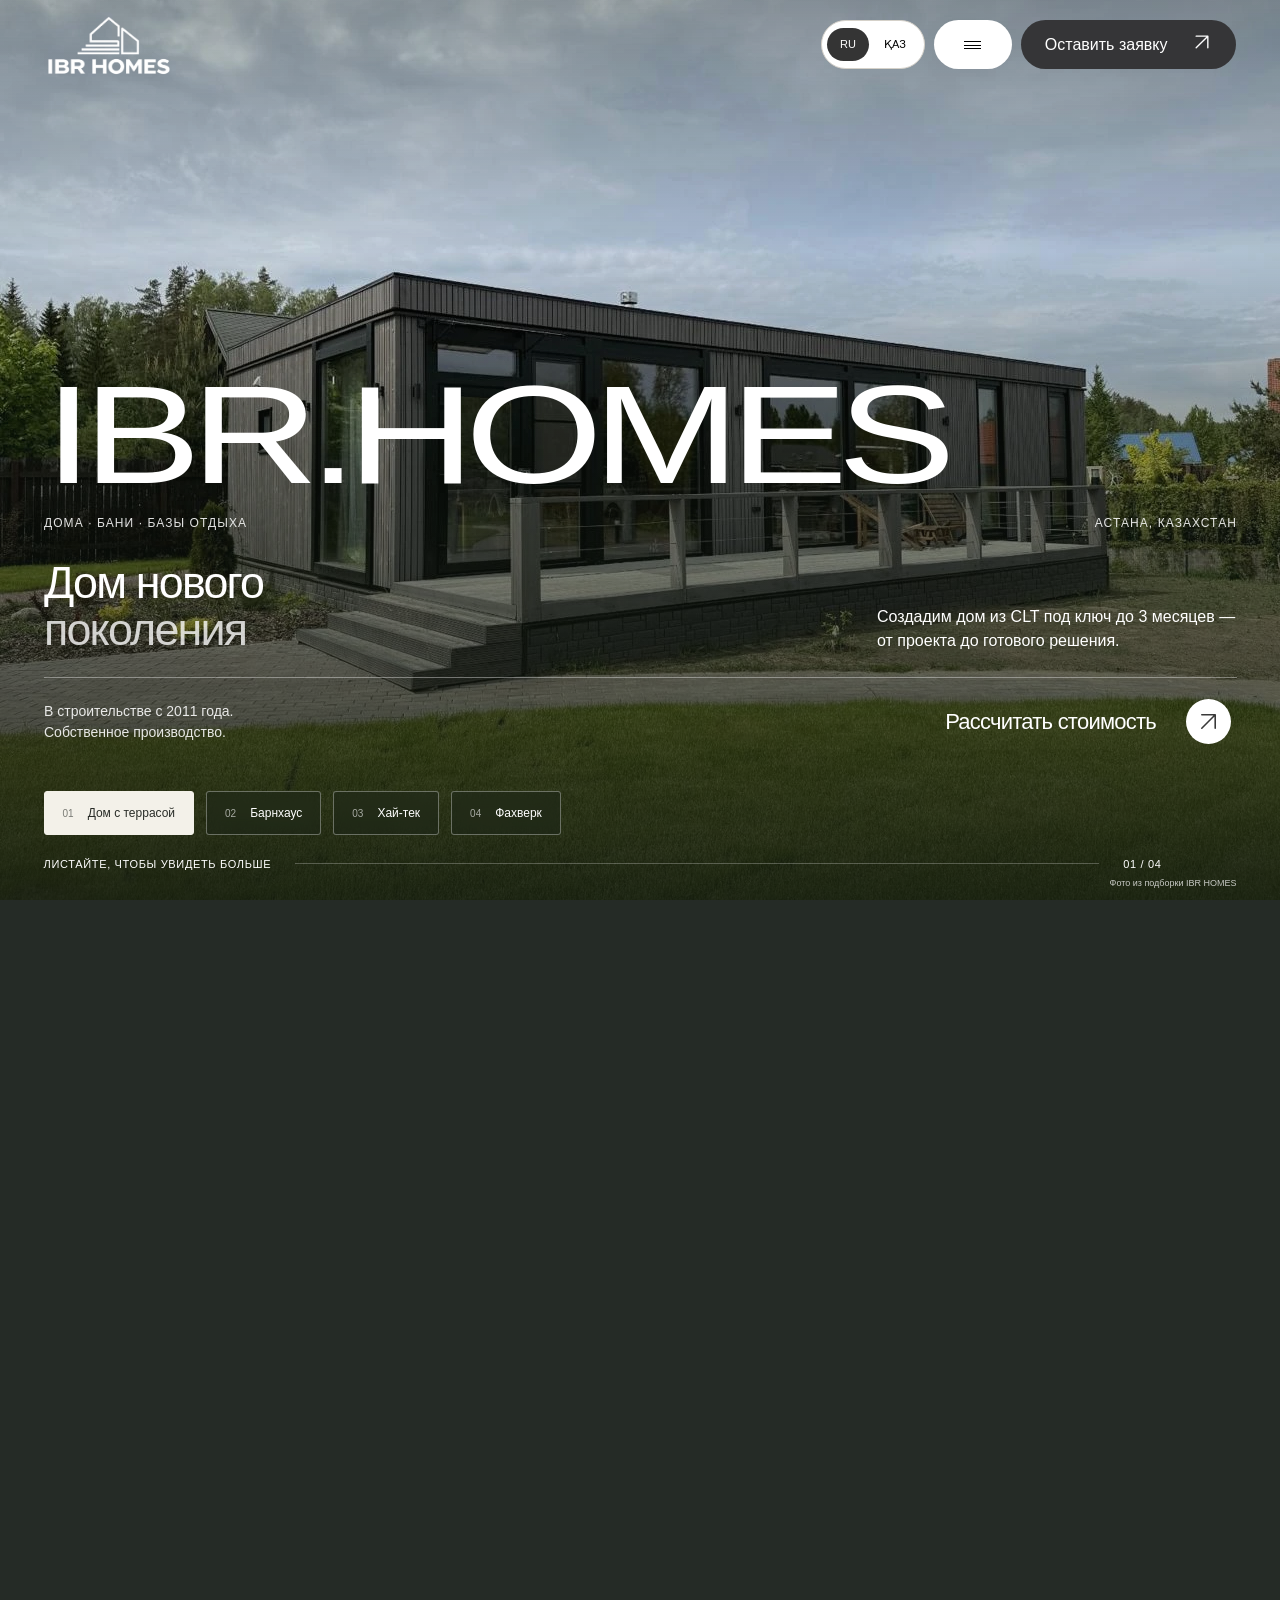
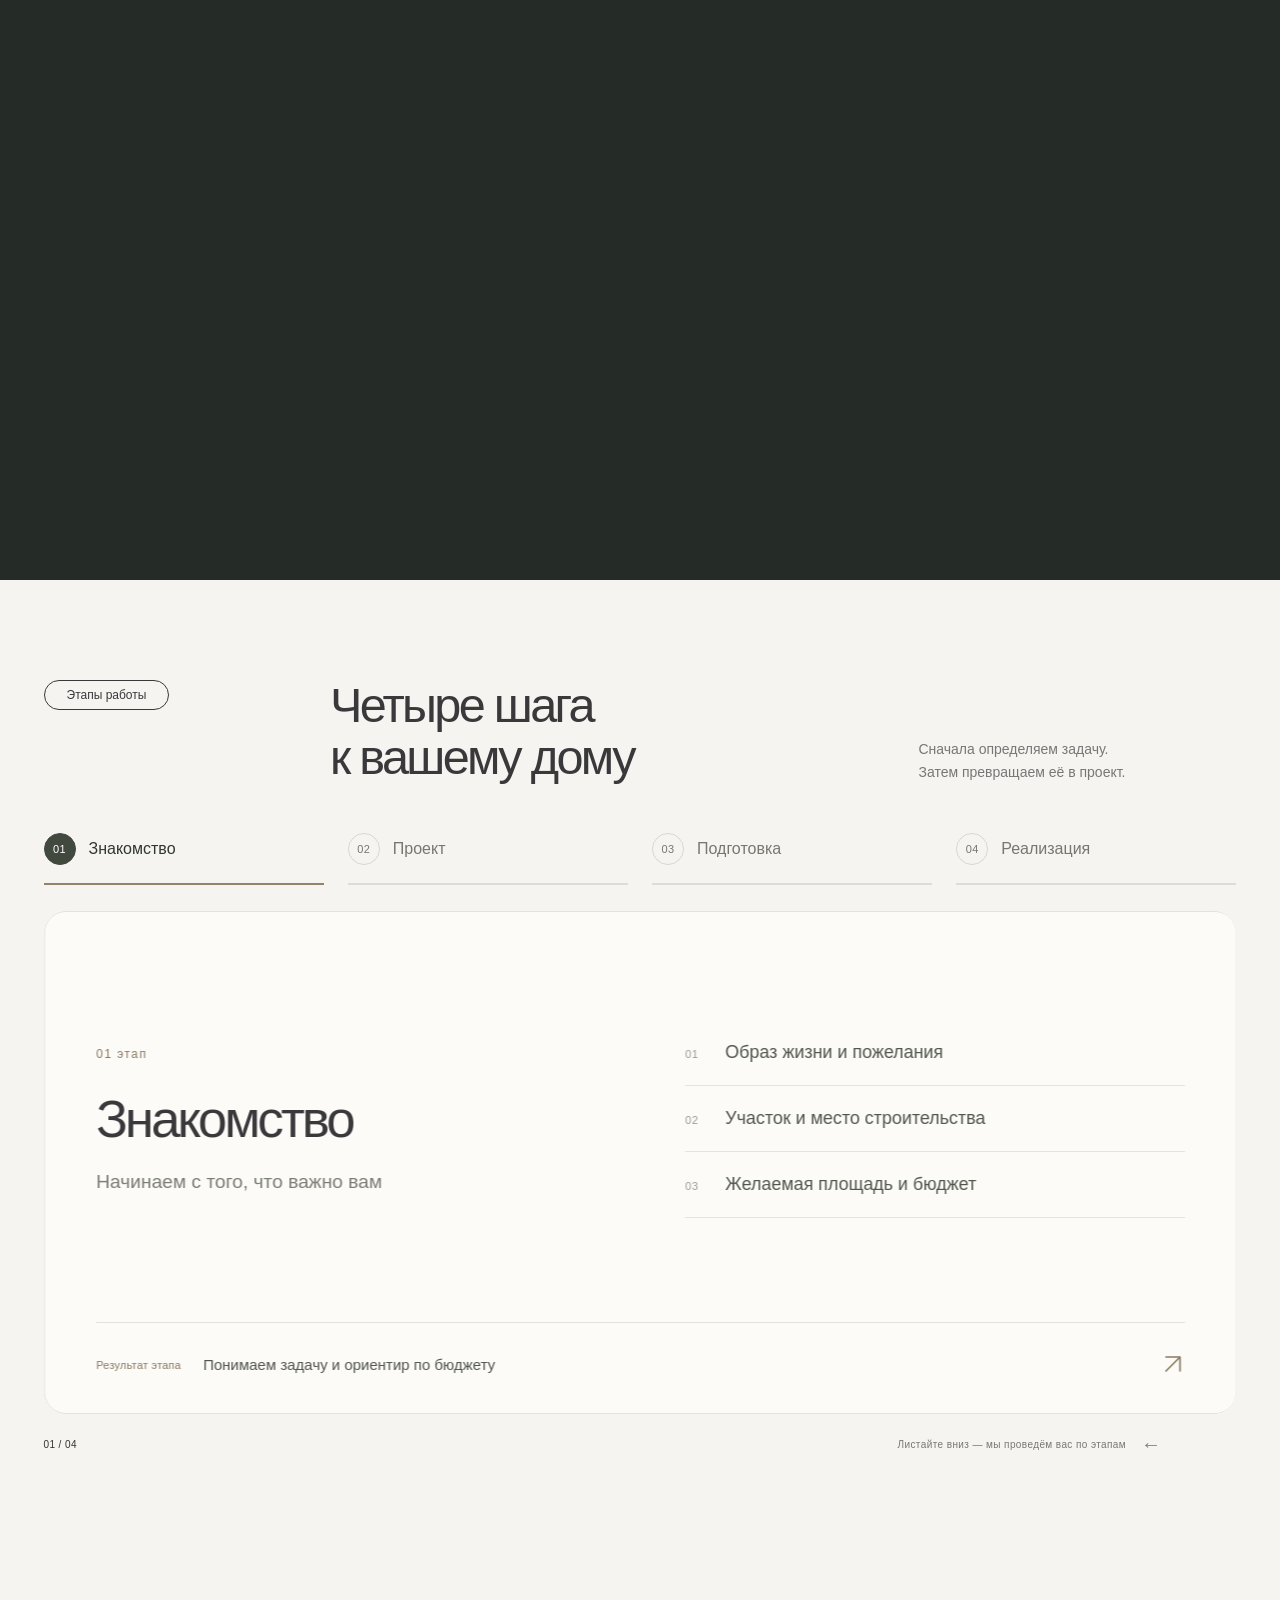
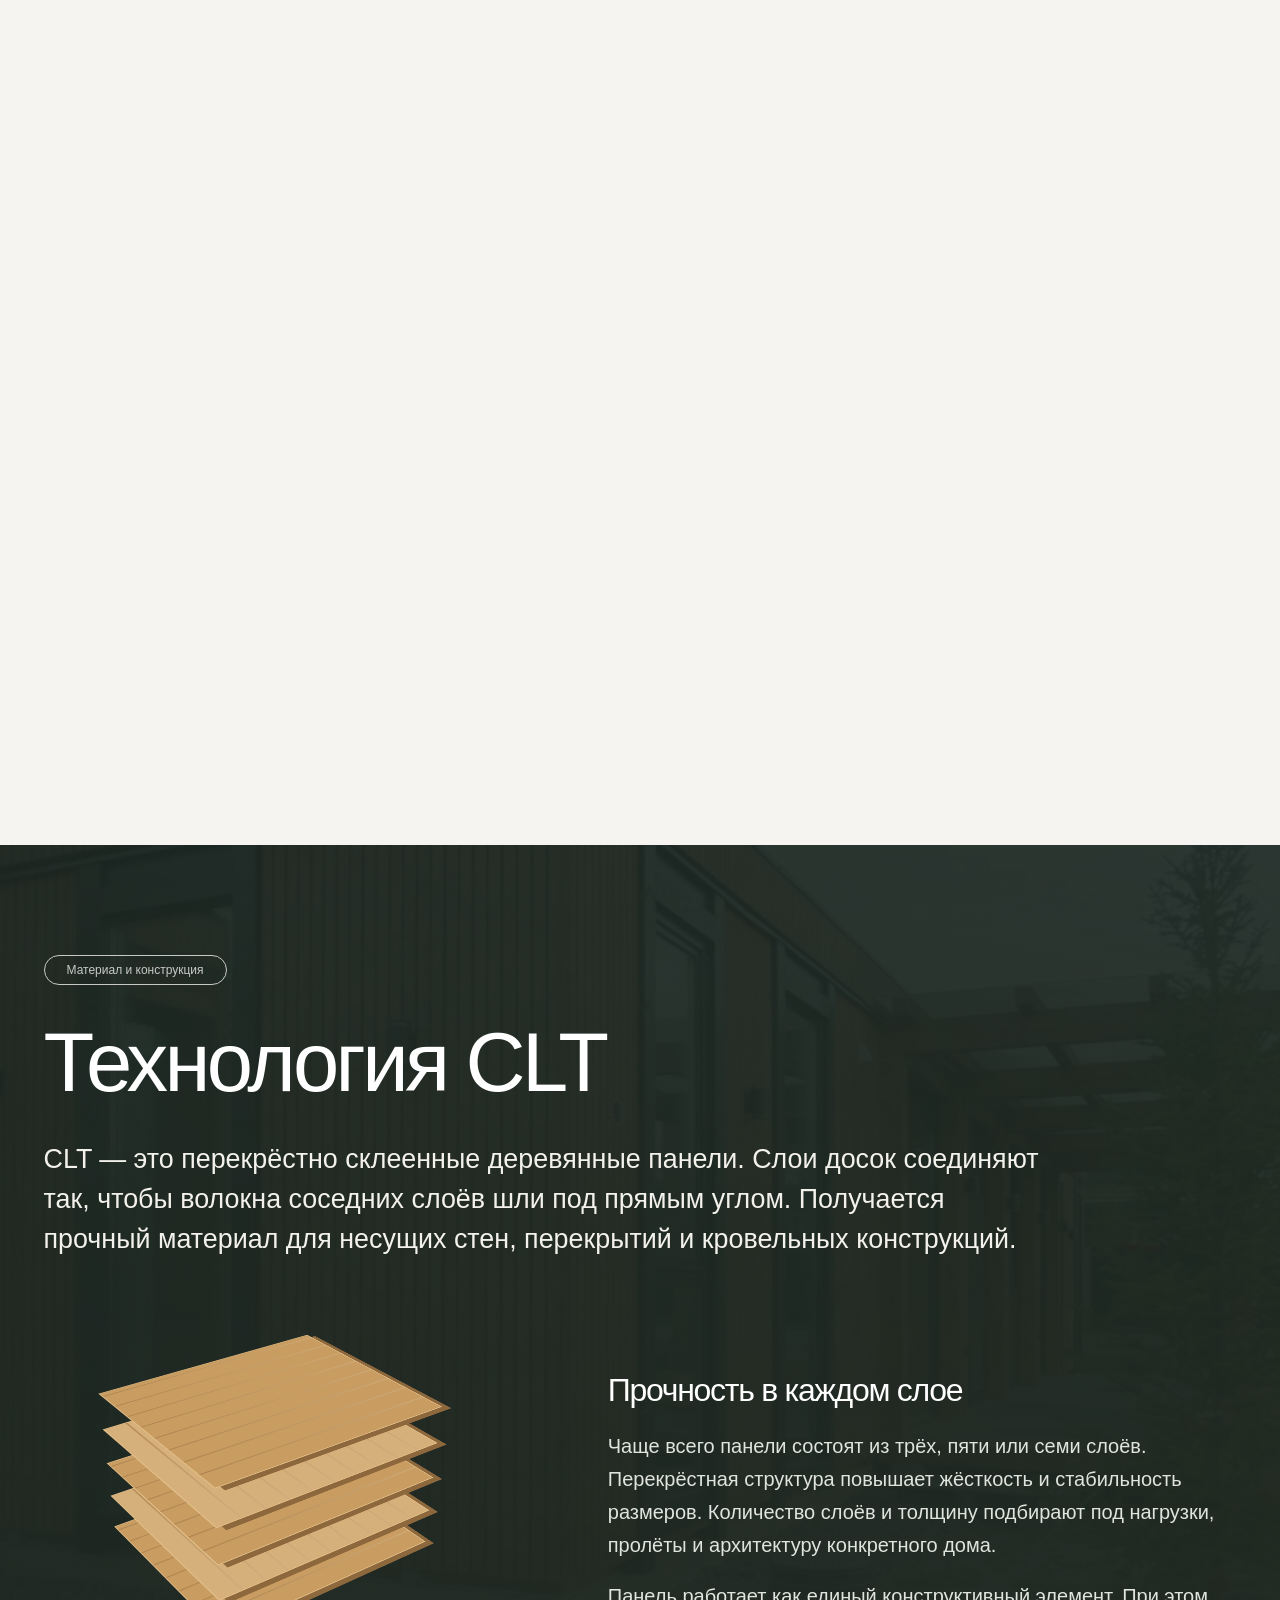
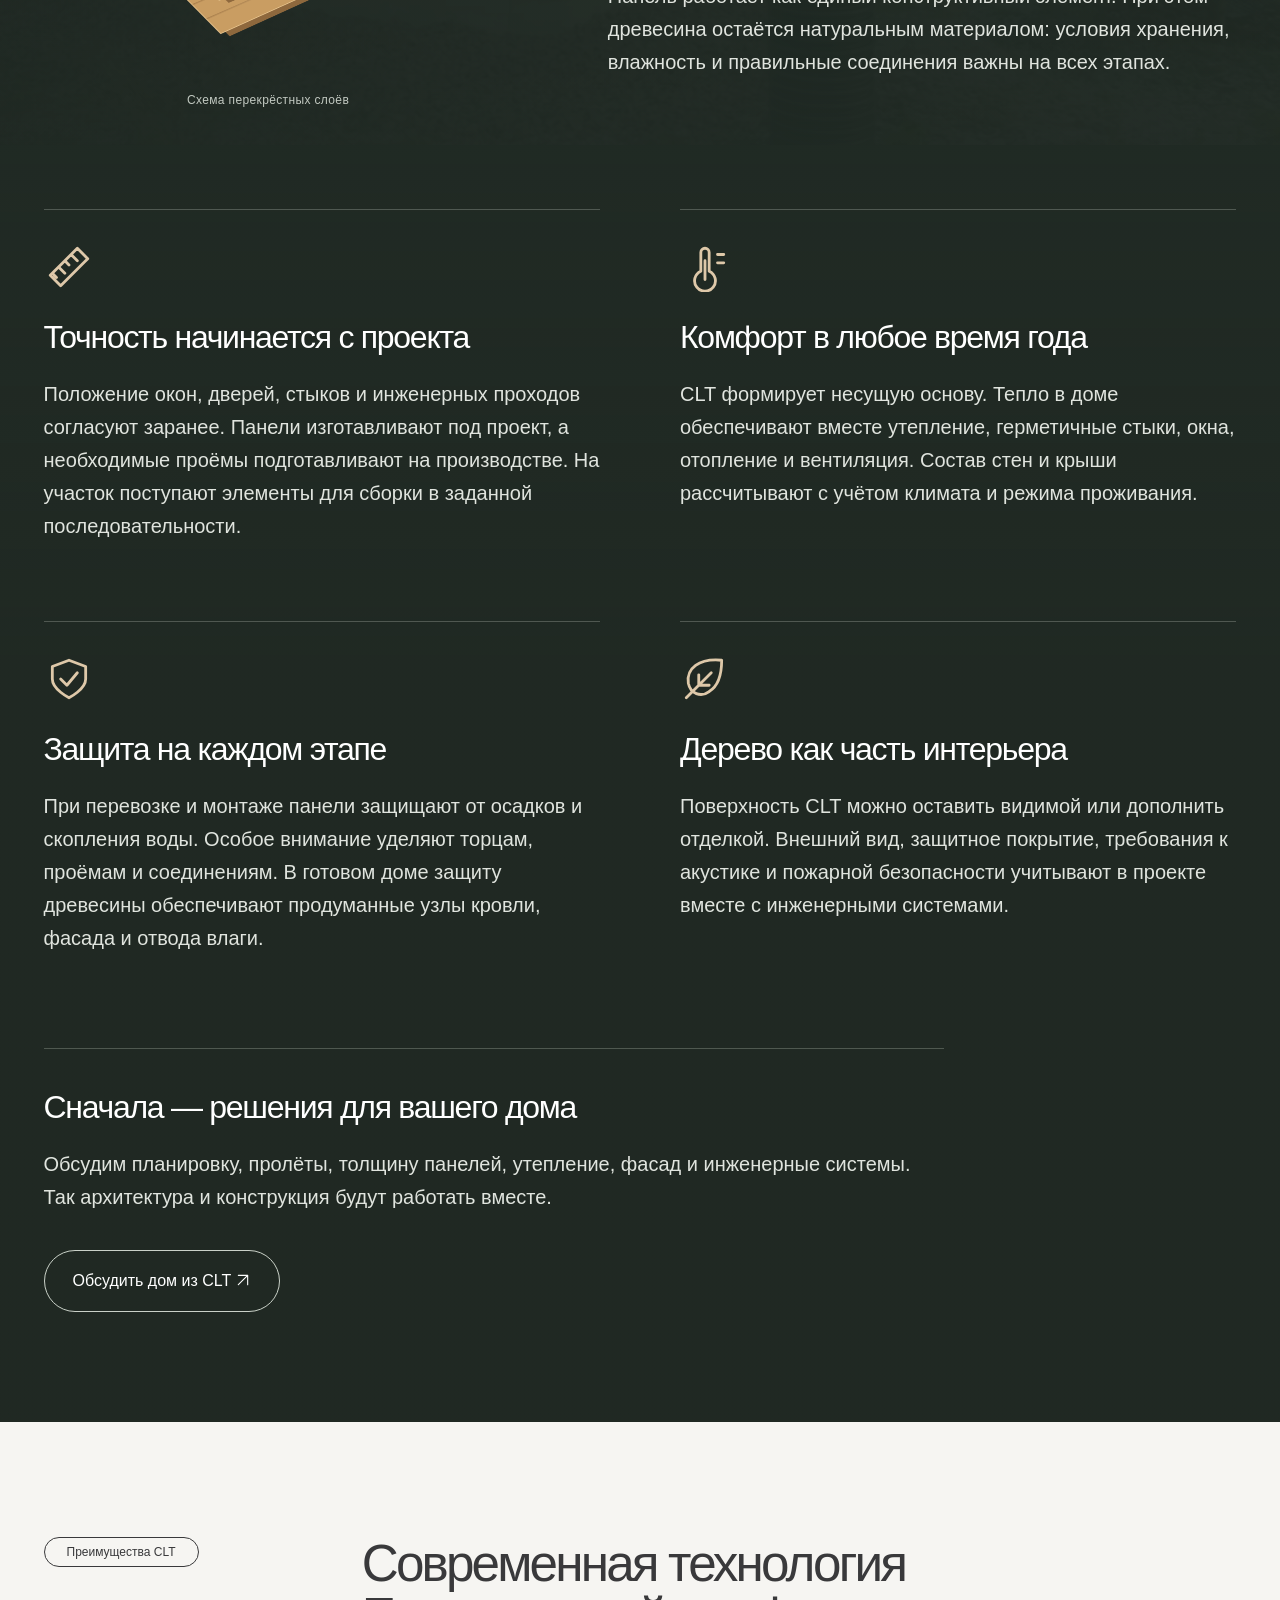
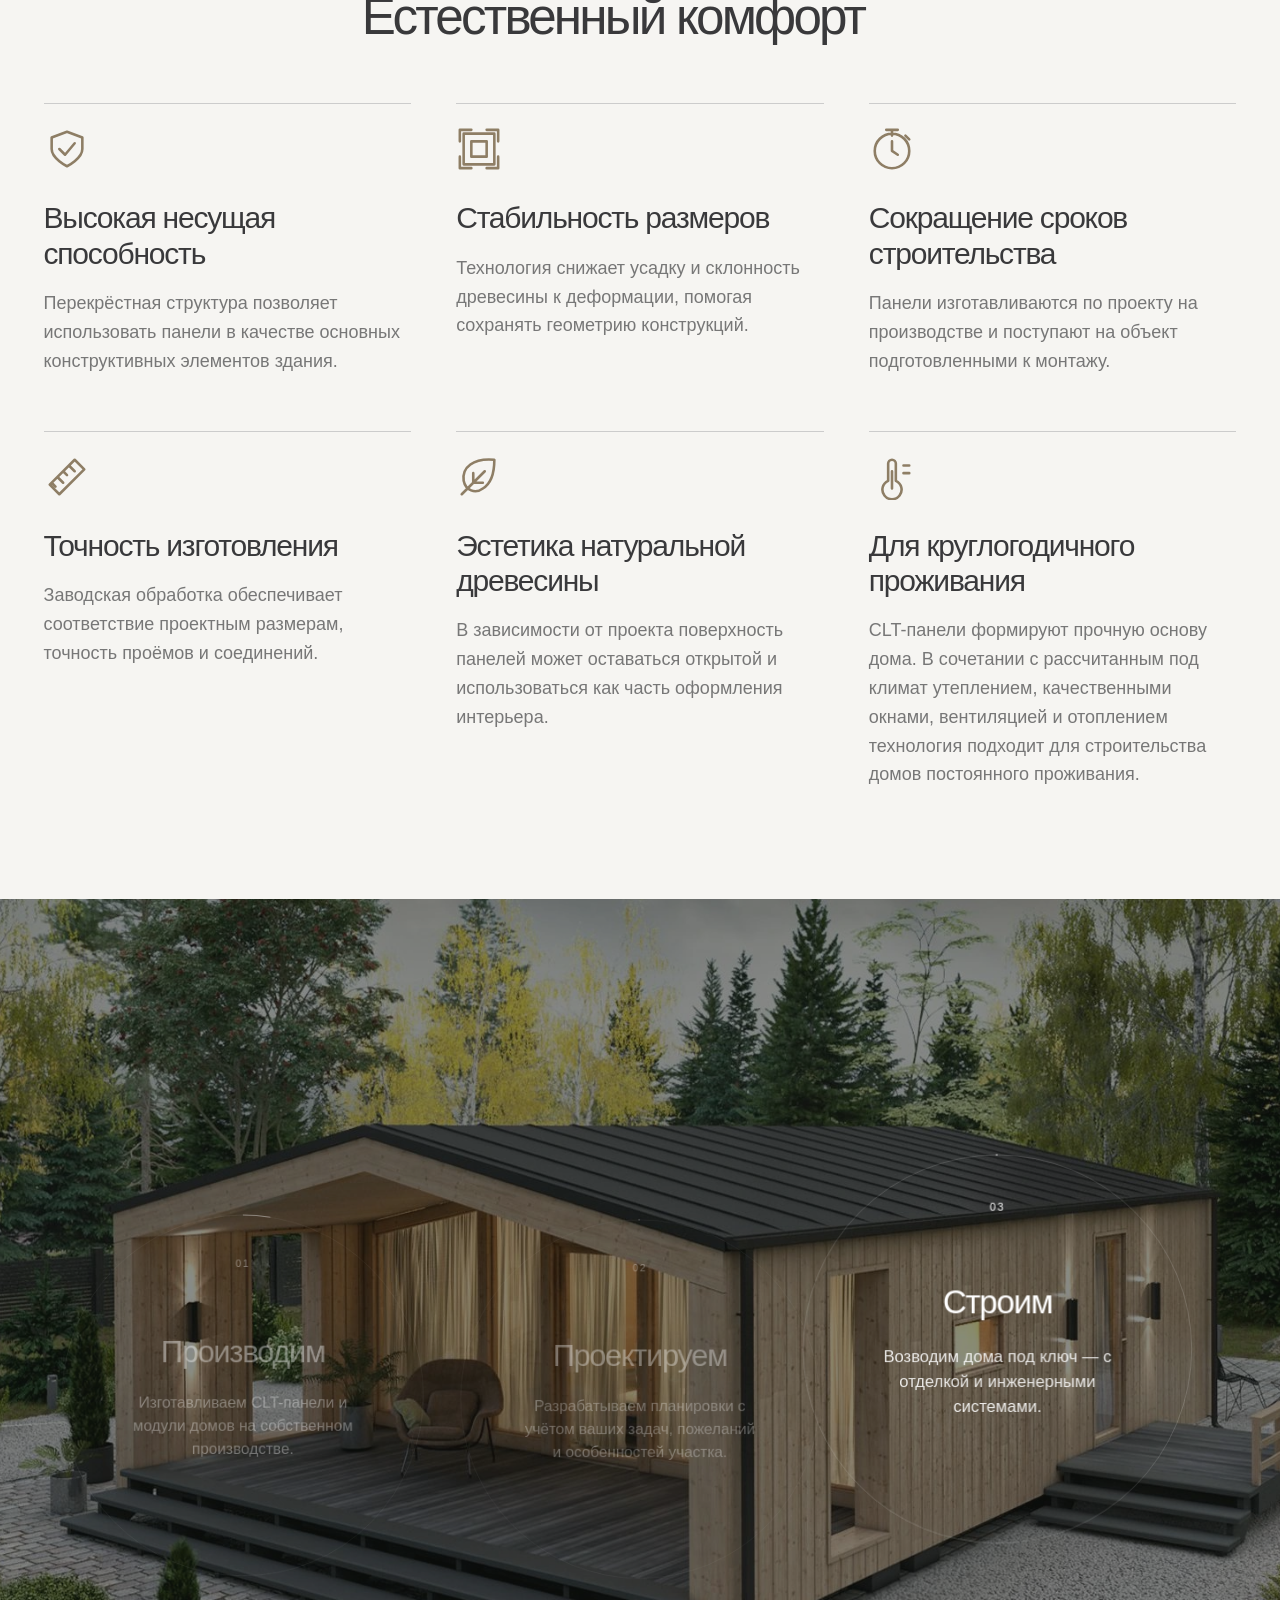
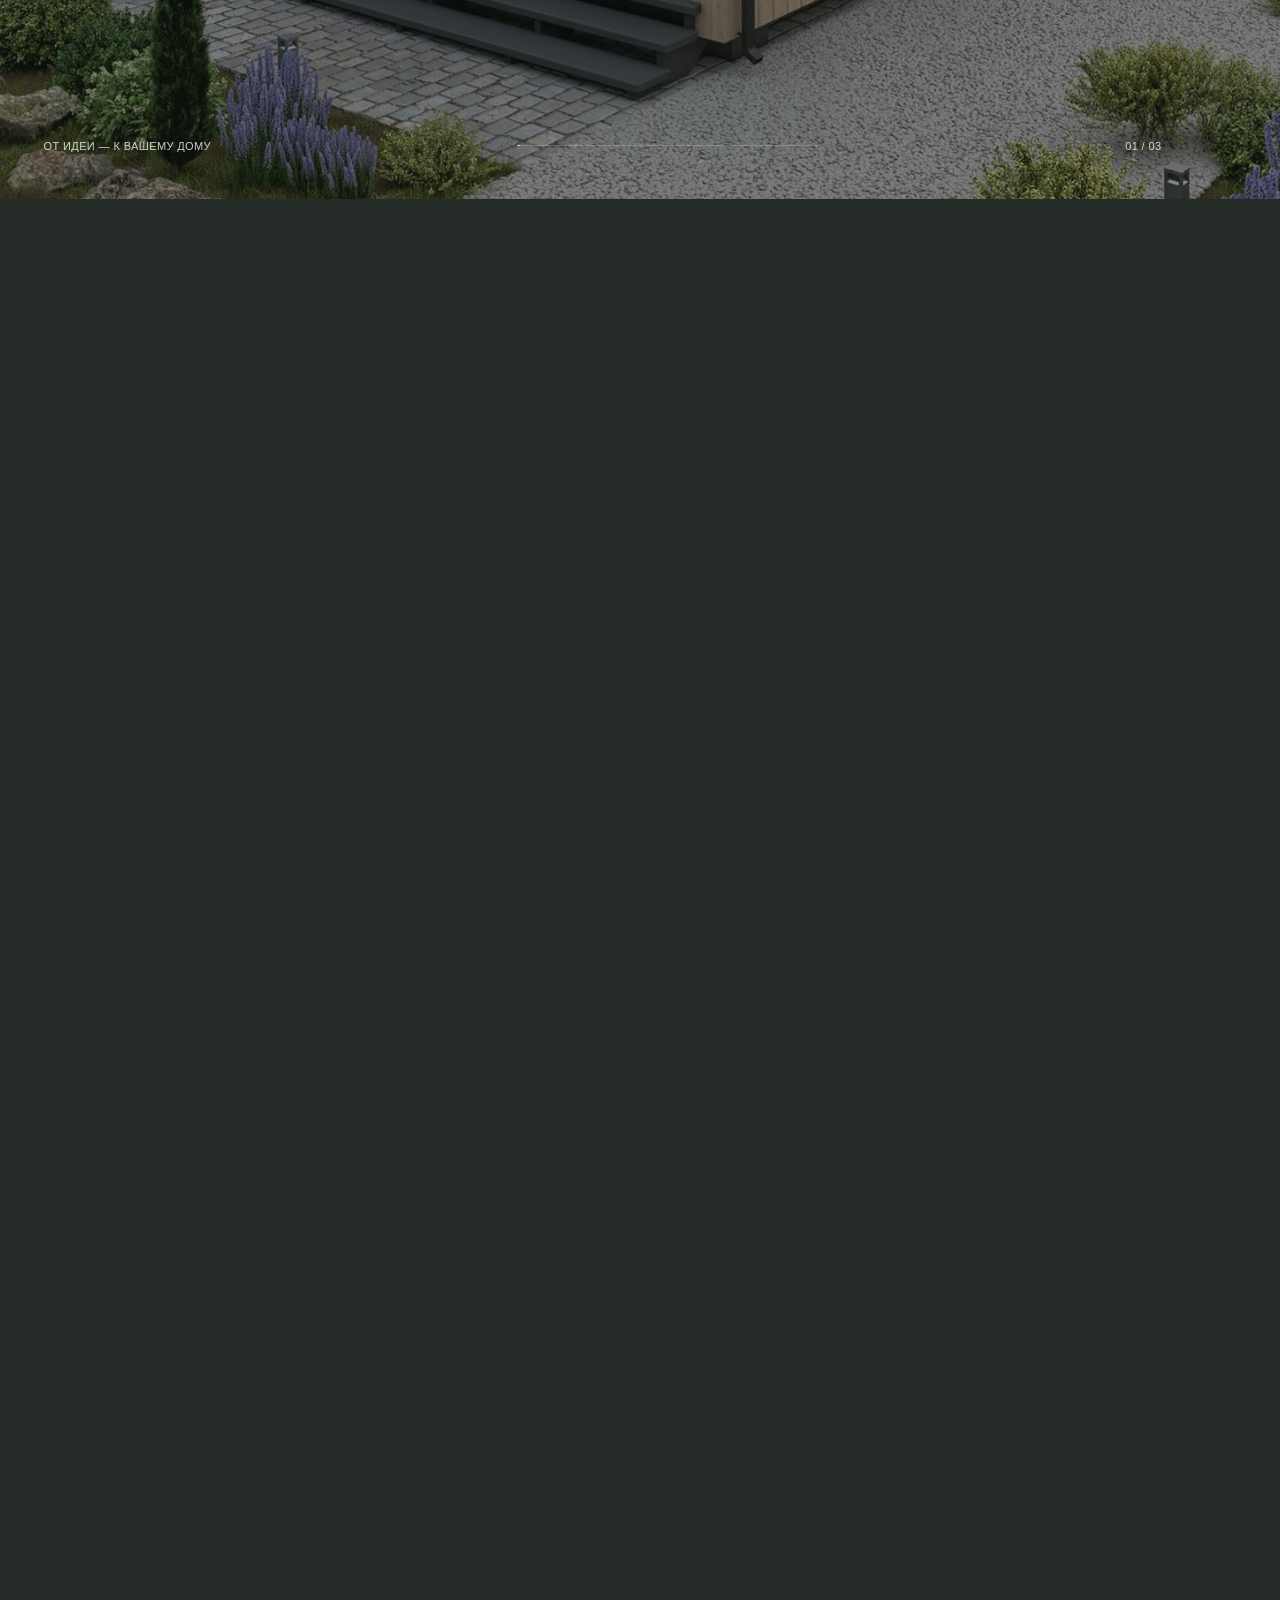
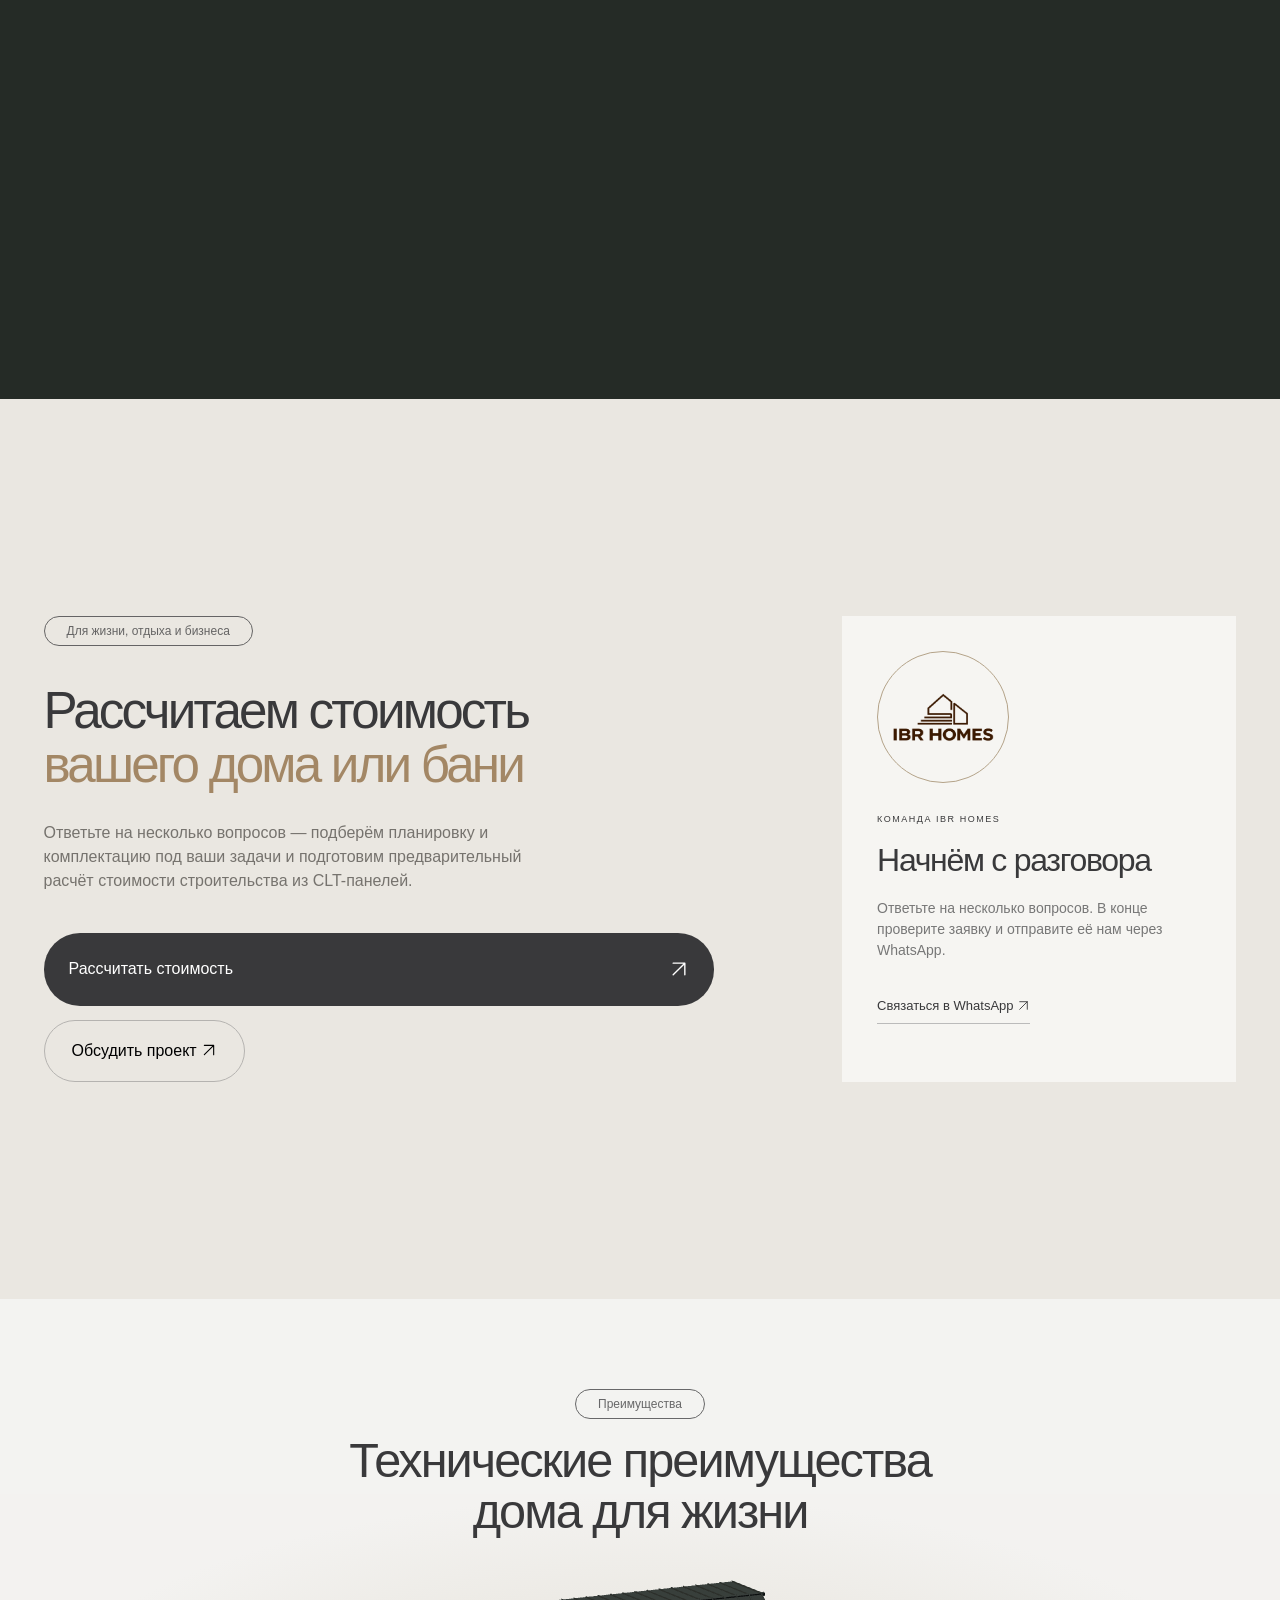
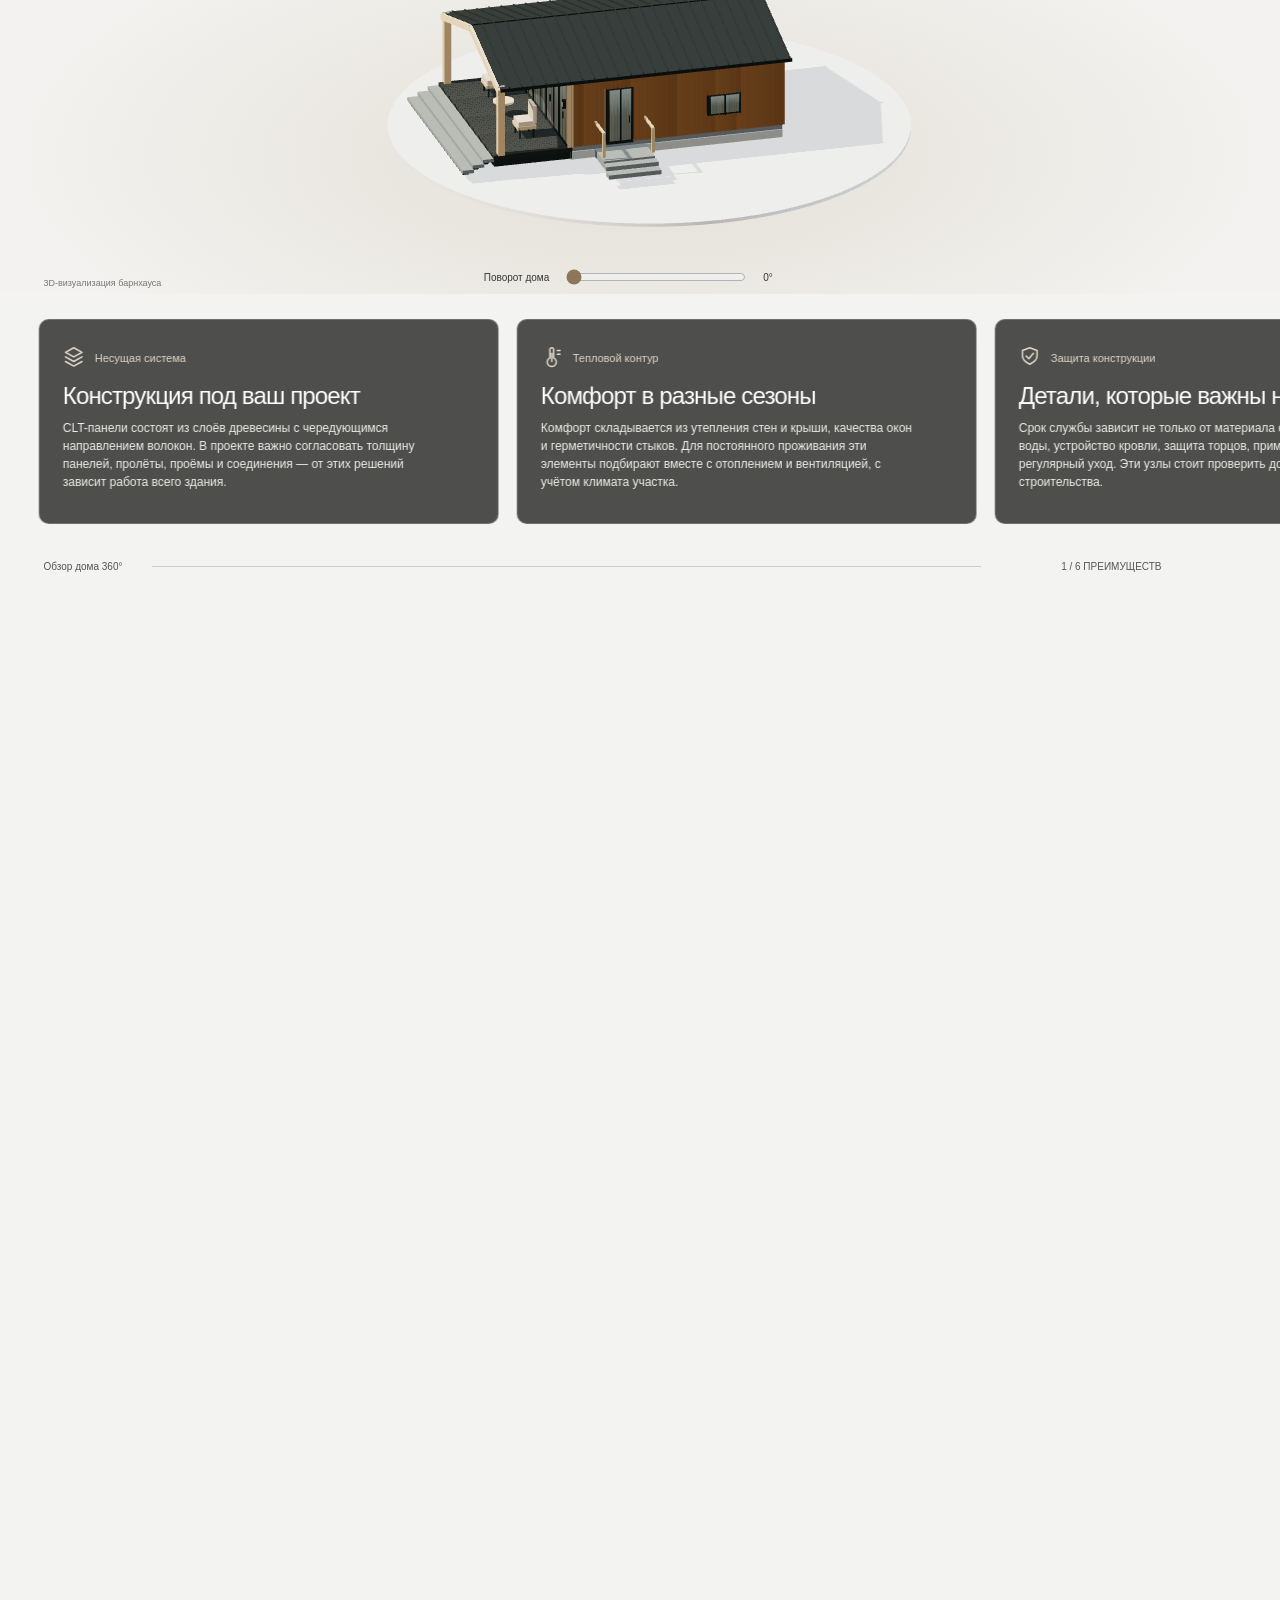
==== commit c2add028: "Align facade section typography and colors with main site" ====
--- a/index.html
+++ b/index.html
@@ -1,5 +1,5 @@
 <!doctype html>
-<html lang="ru"><head><meta charset="utf-8"><meta name="viewport" content="width=device-width,initial-scale=1"><meta name="theme-color" content="#f3f2f0"><title>IBR HOMES — дома и бани из CLT под ключ</title><meta name="description" content="IBR HOMES — дома, бани и базы отдыха из CLT. В строительстве с 2011 года. Собственное производство, проектирование и строительство под ключ. Рассчитайте стоимость проекта."><link rel="stylesheet" href="styles.css?v=18"><link rel="stylesheet" href="module.css?v=18"><link rel="stylesheet" href="onepage.css?v=18"><link rel="stylesheet" href="motion.css?v=18"><script src="translations.js?v=19" defer></script><script src="i18n.js?v=18" defer></script><script src="calculator-config.js?v=18" defer></script><script src="module-data.js?v=18" defer></script><script src="module.js?v=19" defer></script><script src="motion.js?v=18" defer></script><script type="module" src="house-model.js?v=18"></script><script src="technical-story.js?v=18" defer></script><script src="icons.js?v=18" defer></script><link rel="stylesheet" href="client-update.css?v=18"><link rel="stylesheet" href="construction.css?v=18"><link rel="stylesheet" href="circle-merge.css?v=18"><link rel="stylesheet" href="site-update.css?v=18"><link rel="stylesheet" href="photo-update.css?v=18"><script src="steps.js?v=19" defer></script><link rel="stylesheet" href="collection.css?v=18"><link rel="stylesheet" href="experience.css?v=18"><script src="experience.js?v=18" defer></script><link rel="stylesheet" href="projects-update.css?v=18"><script src="hero-gallery.js?v=18" defer></script><link rel="stylesheet" href="steps-refinement.css?v=19"><link rel="stylesheet" href="facade-selector.css?v=19"><script src="facade-selector.js?v=19" defer></script></head>
+<html lang="ru"><head><meta charset="utf-8"><meta name="viewport" content="width=device-width,initial-scale=1"><meta name="theme-color" content="#f3f2f0"><title>IBR HOMES — дома и бани из CLT под ключ</title><meta name="description" content="IBR HOMES — дома, бани и базы отдыха из CLT. В строительстве с 2011 года. Собственное производство, проектирование и строительство под ключ. Рассчитайте стоимость проекта."><link rel="stylesheet" href="styles.css?v=18"><link rel="stylesheet" href="module.css?v=18"><link rel="stylesheet" href="onepage.css?v=18"><link rel="stylesheet" href="motion.css?v=18"><script src="translations.js?v=19" defer></script><script src="i18n.js?v=18" defer></script><script src="calculator-config.js?v=18" defer></script><script src="module-data.js?v=18" defer></script><script src="module.js?v=19" defer></script><script src="motion.js?v=18" defer></script><script type="module" src="house-model.js?v=18"></script><script src="technical-story.js?v=18" defer></script><script src="icons.js?v=18" defer></script><link rel="stylesheet" href="client-update.css?v=18"><link rel="stylesheet" href="construction.css?v=18"><link rel="stylesheet" href="circle-merge.css?v=18"><link rel="stylesheet" href="site-update.css?v=18"><link rel="stylesheet" href="photo-update.css?v=18"><script src="steps.js?v=19" defer></script><link rel="stylesheet" href="collection.css?v=18"><link rel="stylesheet" href="experience.css?v=18"><script src="experience.js?v=18" defer></script><link rel="stylesheet" href="projects-update.css?v=18"><script src="hero-gallery.js?v=18" defer></script><link rel="stylesheet" href="steps-refinement.css?v=19"><link rel="stylesheet" href="facade-selector.css?v=20"><script src="facade-selector.js?v=19" defer></script></head>
 <body class="module-page onepage"><a class="skip" href="#catalog">Перейти к каталогу</a><div class="reading-progress" aria-hidden="true"></div>
 <header class="module-header" id="top"><a class="module-logo" href="#top" aria-label="IBR HOMES — на главную"><img src="assets/client/logo-transparent.webp" width="156" height="80" alt="IBR HOMES"></a><nav aria-label="Основная навигация"><a href="#catalog">Проекты</a><a href="#estimate-section">Рассчитать проект</a></nav></header>
 <div class="floating-nav"><div class="language-switch" role="group" aria-label="Выбор языка"><button type="button" data-language="ru" lang="ru" aria-pressed="true">RU</button><button type="button" data-language="kk" lang="kk" aria-pressed="false">ҚАЗ</button></div><button class="pill menu-toggle" aria-label="Открыть меню" aria-controls="module-menu" aria-expanded="false"><span class="menu-lines" aria-hidden="true"></span></button><button class="pill dark" data-quiz="full">Оставить заявку <span>↗</span></button></div>
@@ -24,7 +24,7 @@
 
 
 <section class="facade-selector section-pad" id="facades" aria-labelledby="facades-title">
-<div class="facade-heading"><span class="tag">Фасады</span><h2 id="facades-title">Ваш оттенок<br><em>характера</em></h2><p>Сдержанный антрацит или тёплое дерево — посмотрите, как цвет меняет один и тот же дом.</p></div>
+<div class="module-heading facade-heading"><span class="tag">Фасады</span><h2 id="facades-title">Ваш оттенок<br>характера</h2><p>Сдержанный антрацит или тёплое дерево — посмотрите, как цвет меняет один и тот же дом.</p></div>
 <div class="facade-preview">
 <div class="facade-images" role="img" aria-label="Дом с фасадом Антрацит"><img class="is-active" src="assets/facades/gray.webp" srcset="assets/facades/gray-small.webp 800w, assets/facades/gray.webp 1672w" sizes="(max-width:700px) 100vw, 94vw" width="1672" height="941" alt="" loading="lazy" decoding="async"><img alt="" decoding="async" width="1672" height="941"></div>
 <div class="facade-light" role="group" aria-label="Освещение фасада"><button type="button" data-facade-light="day" aria-pressed="true"><span aria-hidden="true">☼</span><span>День</span></button><button type="button" data-facade-light="night" aria-pressed="false"><span aria-hidden="true">☾</span><span>Ночь</span></button></div>
--- a/facade-selector.css
+++ b/facade-selector.css
@@ -1,18 +1,13 @@
-.facade-selector { background: #e8ebdf; color: #263127; transition: background-color .8s ease, color .8s ease, opacity .85s ease; }
-.facade-heading { display: grid; grid-template-columns: 1fr 1fr; gap: 35px 8vw; margin-bottom: 48px; }
-.facade-heading > .tag { grid-column: 1 / -1; justify-self: start; }
-.facade-heading h2 { font-size: clamp(42px, 5vw, 78px); line-height: 1.04; }
-.facade-heading h2 em { font-family: Georgia, 'Times New Roman', serif; font-weight: 400; font-style: italic; }
-.facade-heading > p { color: #71786b; font-size: clamp(17px, 1.7vw, 24px); line-height: 1.6; max-width: 570px; padding-top: 4px; }
-.facade-preview { position: relative; border-radius: 14px; overflow: hidden; background: #24342e; }
+.facade-selector { background: var(--paper); color: inherit; transition: background-color .8s ease, color .8s ease, opacity .85s ease; }
+.facade-preview { position: relative; border-radius: 14px; overflow: hidden; background: #39393b; }
 .facade-images { position: relative; width: 100%; height: auto; aspect-ratio: 16 / 9; }
 .facade-images img { position: absolute; inset: 0; width: 100%; height: 100%; object-fit: cover; opacity: 0; transition: opacity .9s cubic-bezier(.22,.61,.36,1); }
 .facade-images img.is-active { opacity: 1; }
 .facade-light { position: absolute; top: 24px; right: 24px; display: flex; gap: 4px; padding: 5px; border: 1px solid #ffffff50; border-radius: 40px; background: #fbfaf4e8; backdrop-filter: blur(10px); }
-.facade-light button { border: 0; border-radius: 30px; background: transparent; color: #354033; display: flex; align-items: center; gap: 9px; padding: 10px 19px; font-size: 13px; transition: background .3s, color .3s; }
+.facade-light button { border: 0; border-radius: 30px; background: transparent; color: #39393b; display: flex; align-items: center; gap: 9px; padding: 10px 19px; font-size: 13px; transition: background .3s, color .3s; }
 .facade-light button > span:first-child { font-size: 21px; line-height: 1; }
-.facade-light button[aria-pressed=true] { background: #344033; color: #fff; }
-.facade-scene-label { position: absolute; bottom: 23px; left: 25px; padding: 10px 16px; border-radius: 30px; color: #fff; background: #18241fba; backdrop-filter: blur(10px); font-size: 12px; letter-spacing: .02em; }
+.facade-light button[aria-pressed=true] { background: #39393b; color: #fff; }
+.facade-scene-label { position: absolute; bottom: 23px; left: 25px; padding: 10px 16px; border-radius: 30px; color: #fff; background: #252526ba; backdrop-filter: blur(10px); font-size: 12px; letter-spacing: .02em; }
 .facade-bottom { display: flex; align-items: center; justify-content: space-between; gap: 24px; padding: 28px 0; }
 .facade-options { display: flex; flex-wrap: wrap; gap: 12px; }
 .facade-options button { border: 1px solid transparent; display: flex; align-items: center; gap: 12px; padding: 10px 14px; background: none; border-radius: 30px; color: inherit; font-size: 15px; transition: background .3s, border-color .3s; }
@@ -20,13 +15,13 @@
 .facade-options button[aria-pressed=true] { border-color: #908268; background: #ffffff50; }
 .facade-options button[aria-pressed=true] i { outline: 1px solid #807660; outline-offset: 3px; }
 .facade-options button:hover { background: #ffffff70; }
-.facade-bottom > p { font-size: 12px; line-height: 1.7; text-align: right; color: #71786b; }
+.facade-bottom > p { font-size: 12px; line-height: 1.7; text-align: right; color: #777; }
 .facade-foot { display: flex; justify-content: space-between; align-items: center; gap: 30px; padding-top: 24px; border-top: 1px solid #333d3029; }
-.facade-foot > p { font-size: 12px; color: #71786b; max-width: 700px; }
+.facade-foot > p { font-size: 12px; color: #777; max-width: 700px; }
 .facade-foot > a { font-size: 14px; white-space: nowrap; }
 .facade-foot > a span { margin-left: 15px; }
-.facade-selector.is-night { background: #1b2722; color: #f0eee5; }
-.facade-selector.is-night .facade-heading > p, .facade-selector.is-night .facade-bottom > p, .facade-selector.is-night .facade-foot > p { color: #b7bfb2; }
+.facade-selector.is-night { background: #252526; color: #f4f3ef; }
+.facade-selector.is-night .facade-heading > p, .facade-selector.is-night .facade-bottom > p, .facade-selector.is-night .facade-foot > p { color: #bdbdbd; }
 .facade-selector.is-night .facade-foot { border-color: #ffffff25; }
 .facade-selector.is-night .facade-options button[aria-pressed=true], .facade-selector.is-night .facade-options button:hover { background: #ffffff14; }
 .facade-selector button:focus-visible, .facade-selector a:focus-visible { outline: 2px solid #af9362; outline-offset: 4px; }
@@ -35,9 +30,6 @@
 @media(max-width: 1100px) { .facade-bottom { align-items: flex-start; flex-direction: column; } .facade-bottom > p { text-align: left; } }
 @media(max-width: 700px) {
  .facade-selector { padding-top: 65px; padding-bottom: 65px; }
- .facade-heading { display: block; margin-bottom: 28px; }
- .facade-heading h2 { font-size: 43px; margin: 25px 0 20px; }
- .facade-heading > p { font-size: 15px; }
  .facade-preview { margin: 0 -20px; border-radius: 0; padding-top: 65px; background: transparent; }
  .facade-light { top: 0; right: 20px; padding: 4px; }
  .facade-light button { padding: 9px 17px; font-size: 12px; }
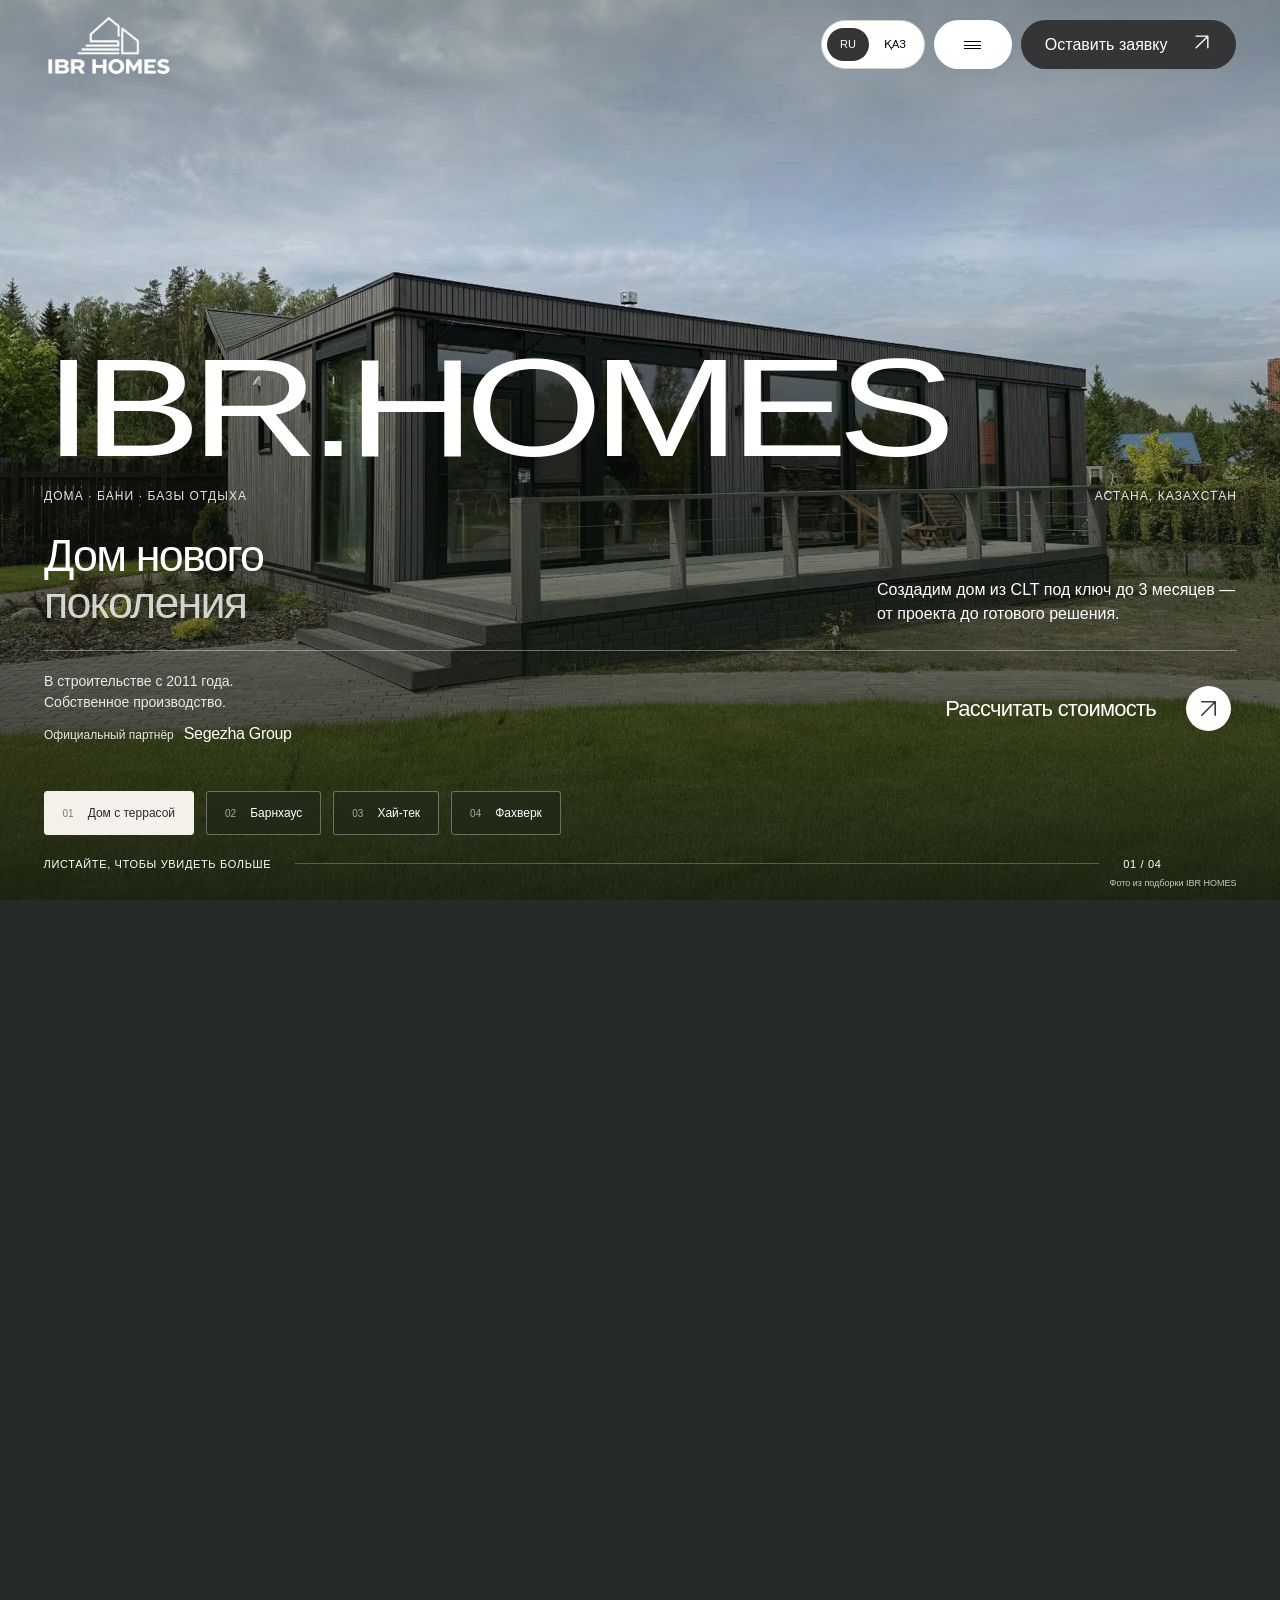
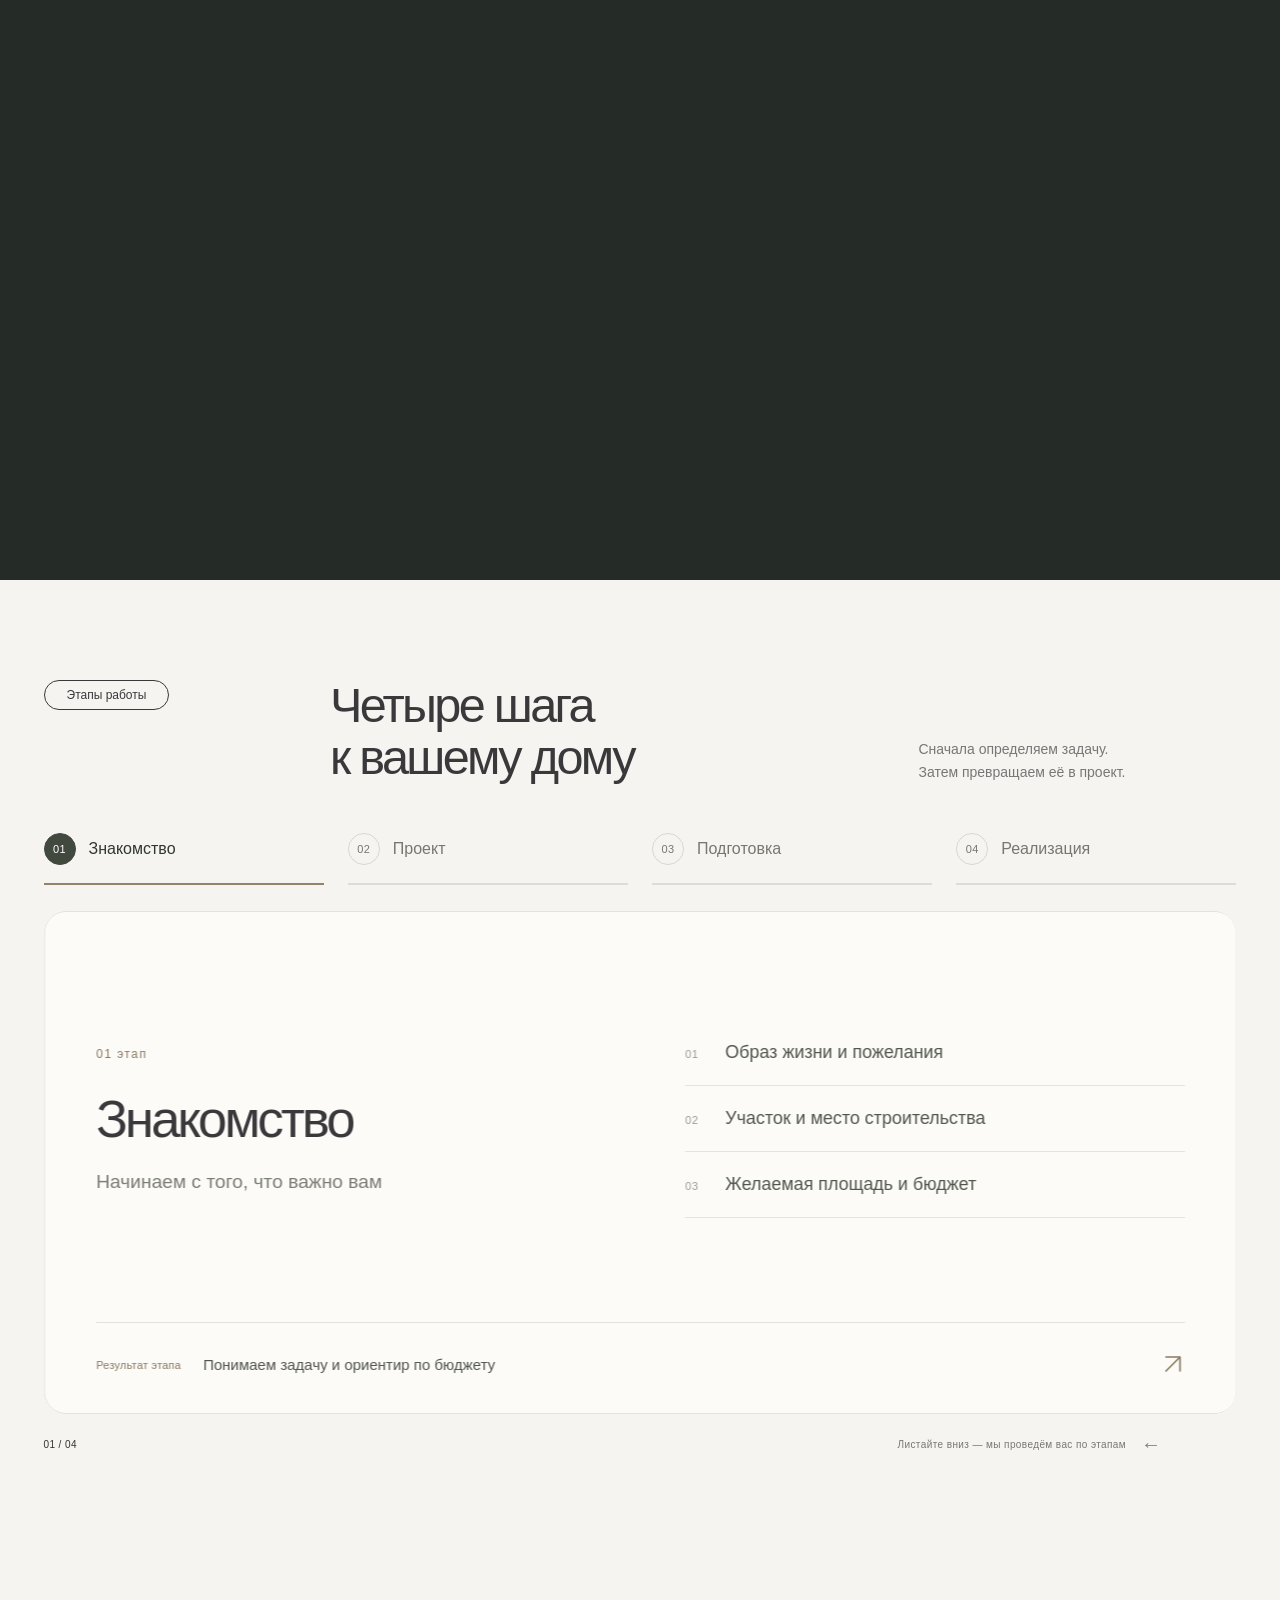
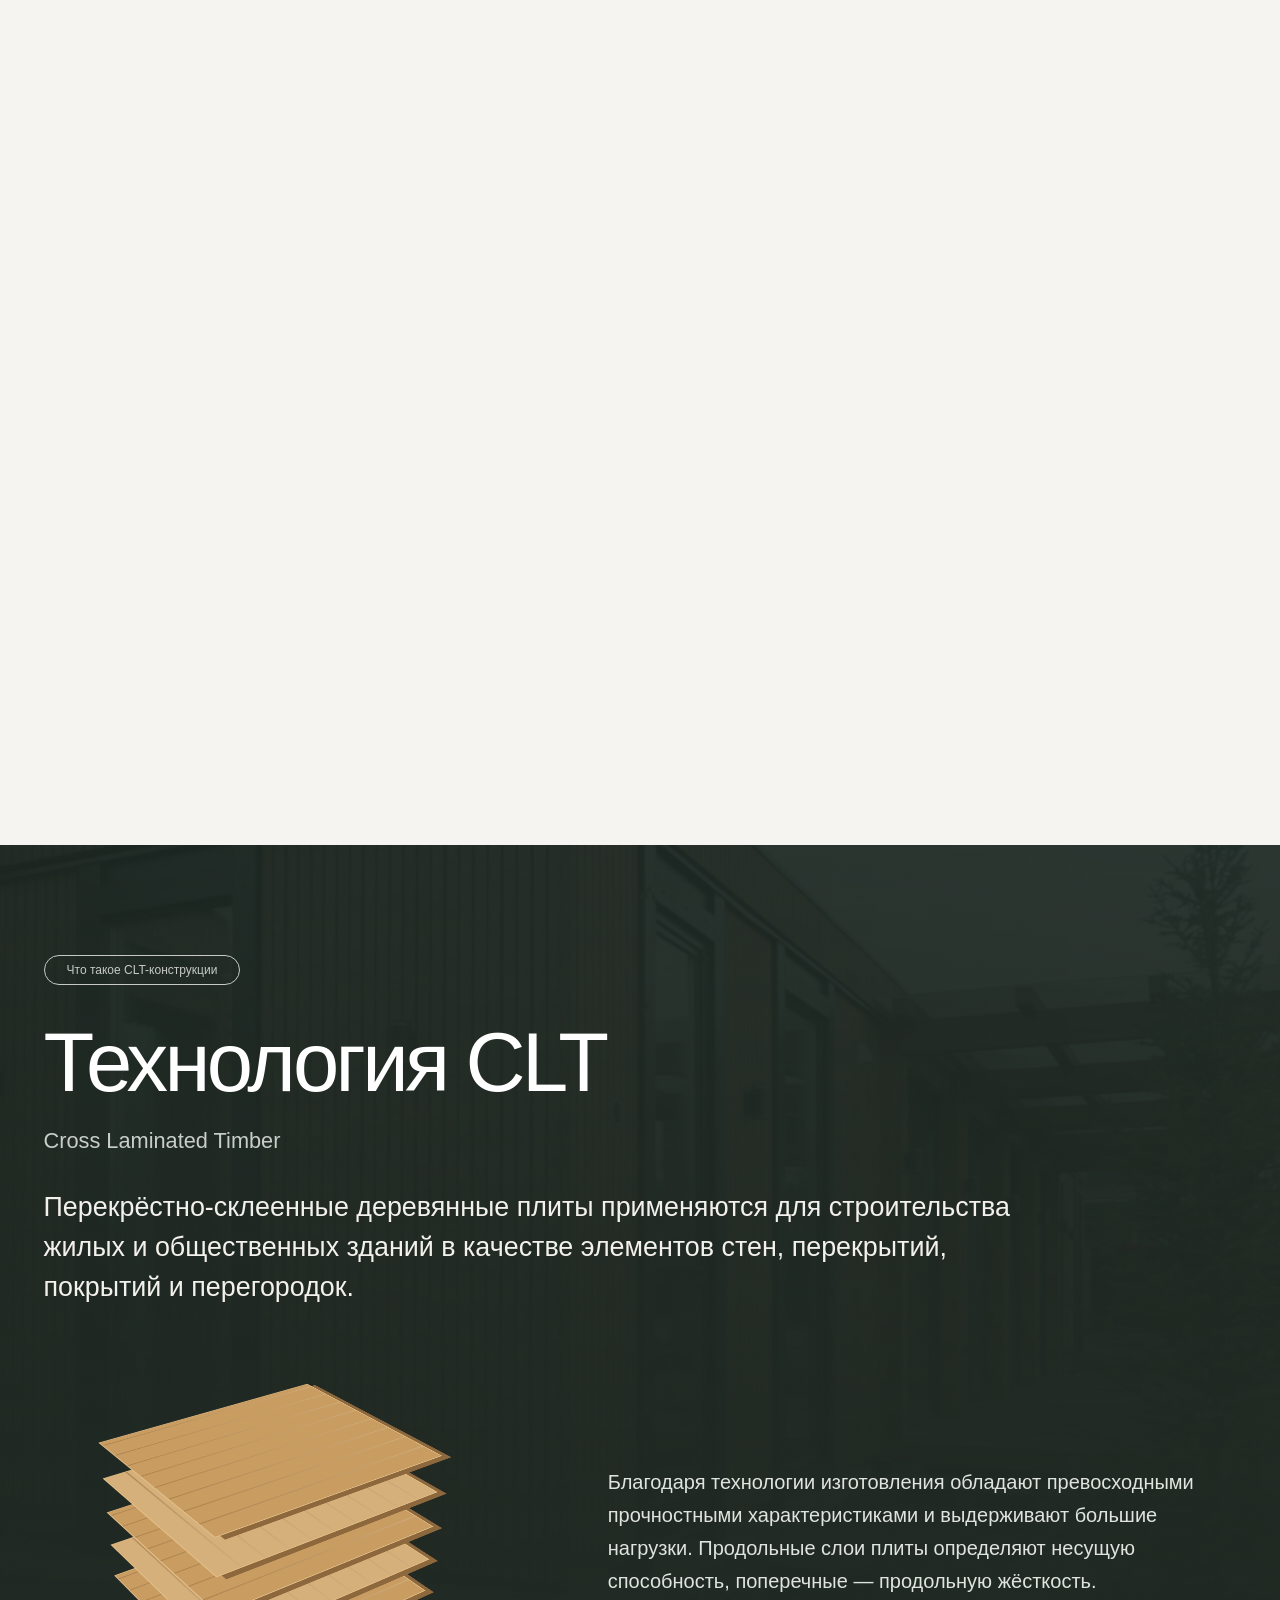
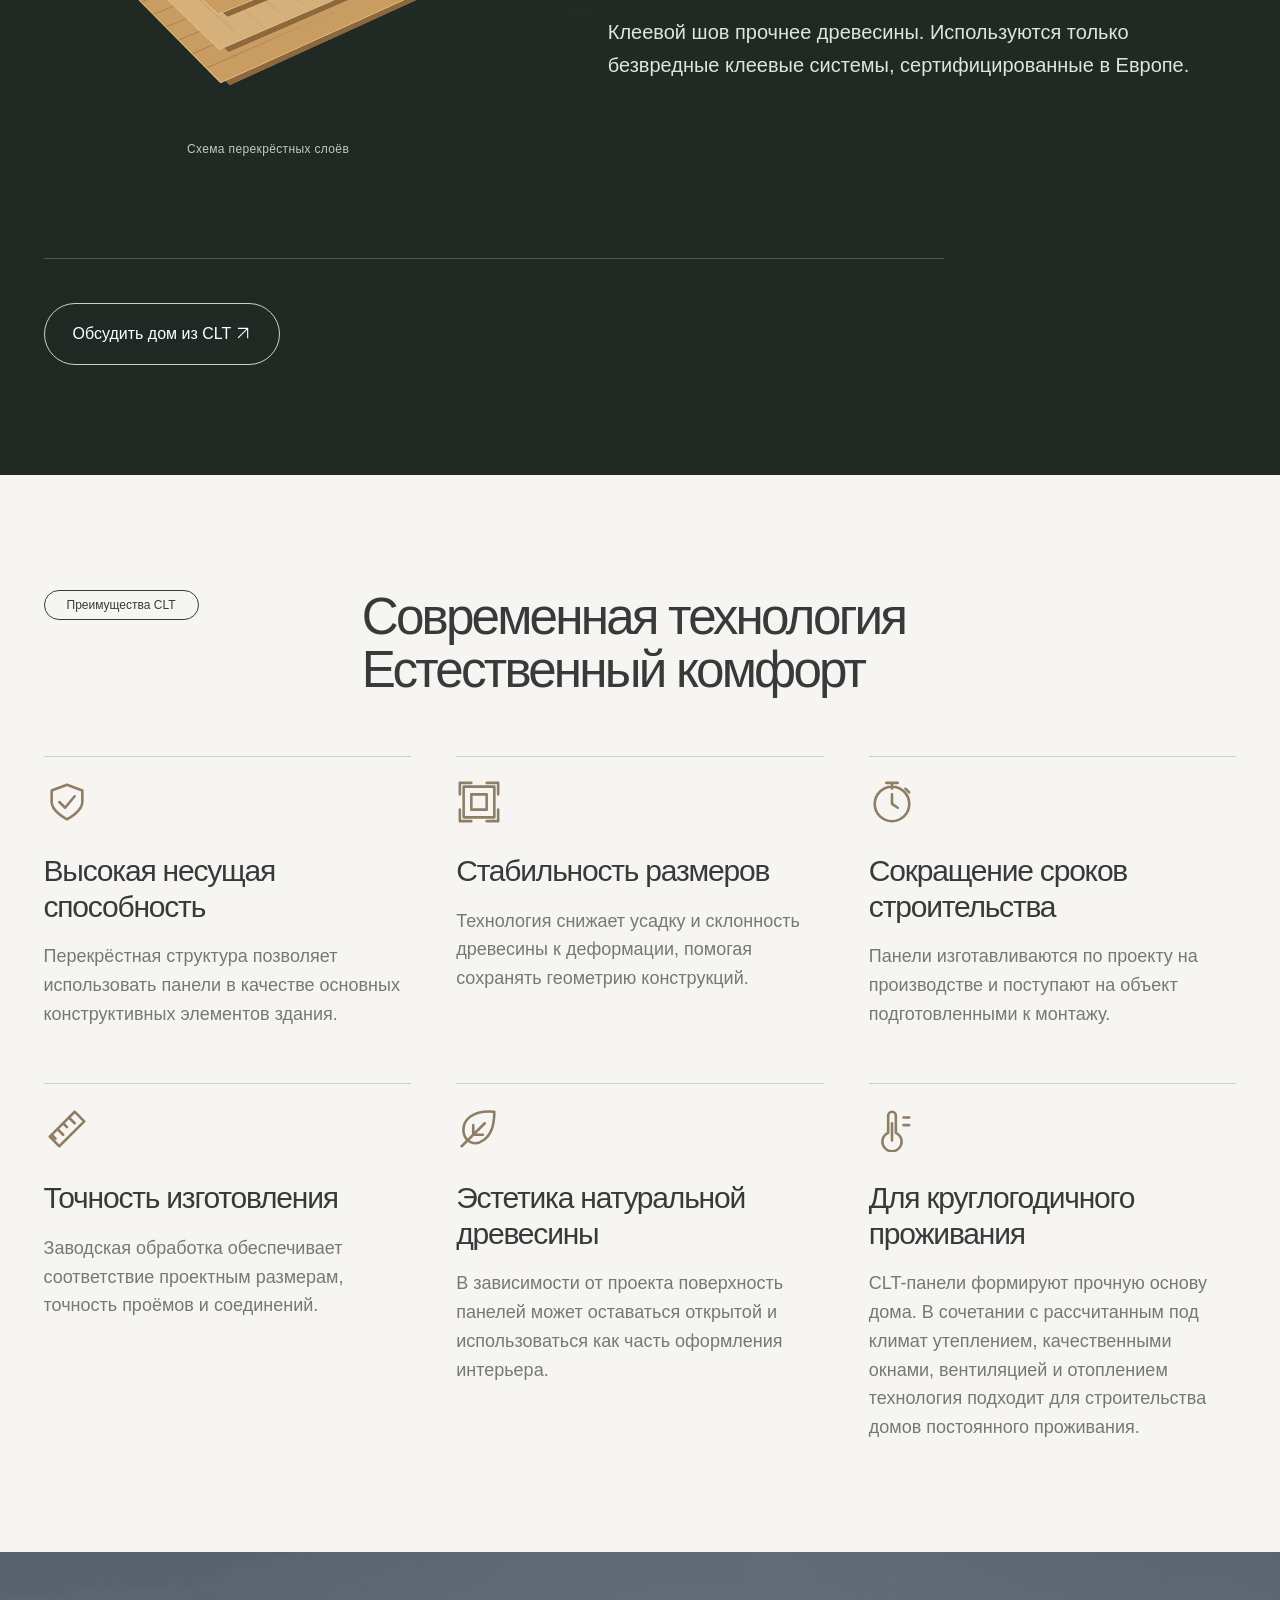
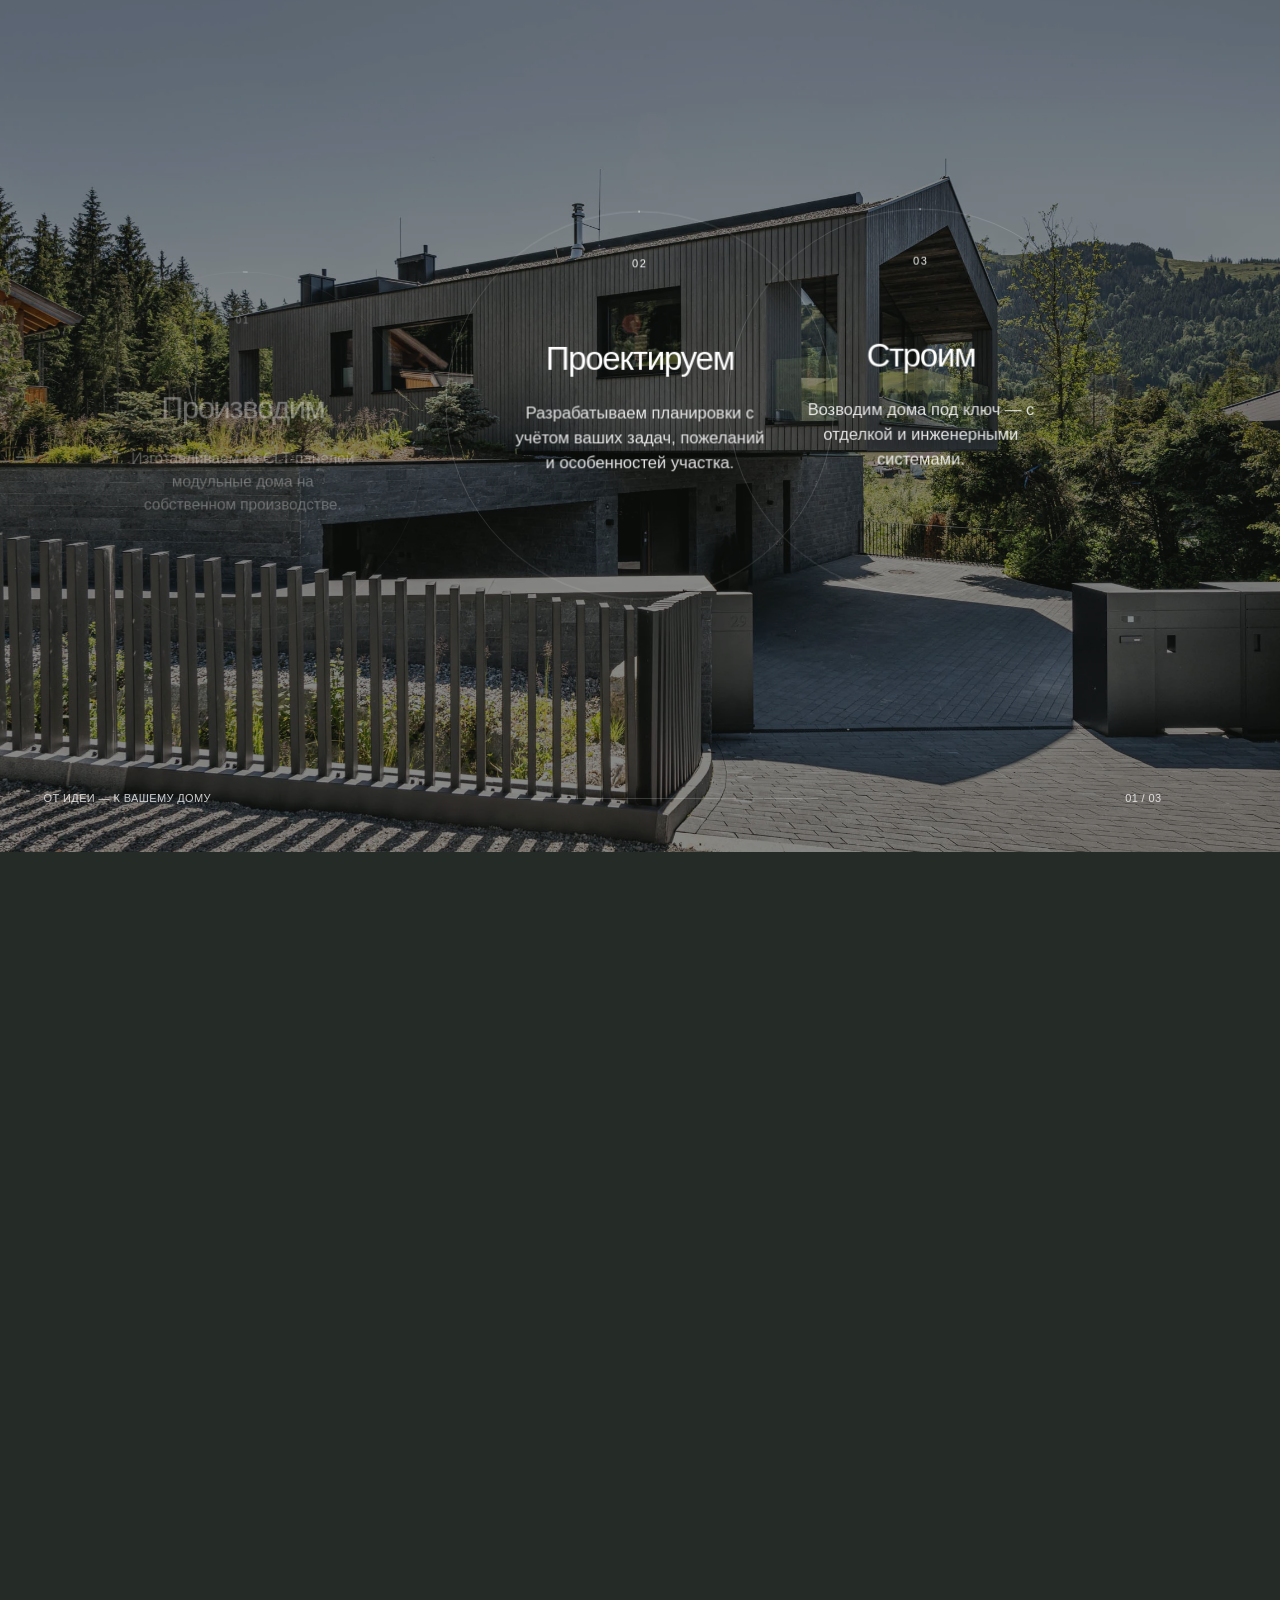
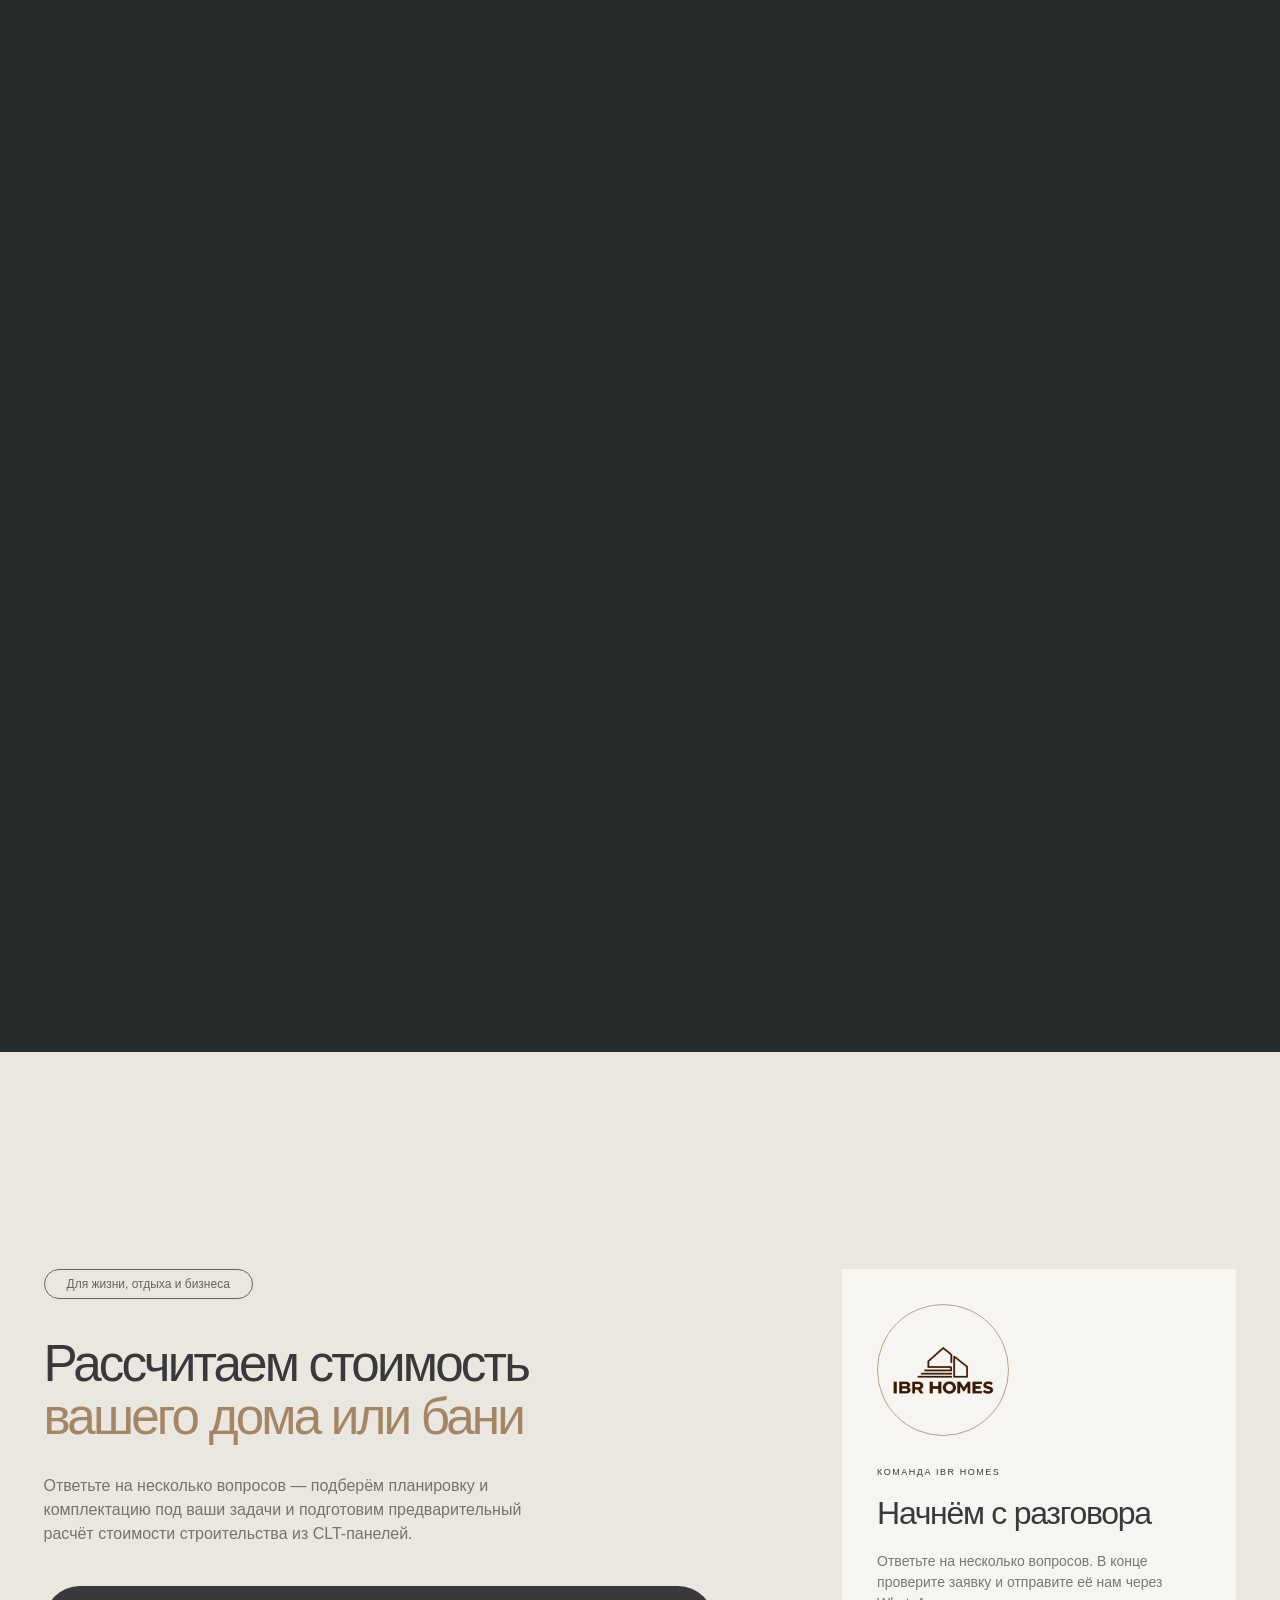
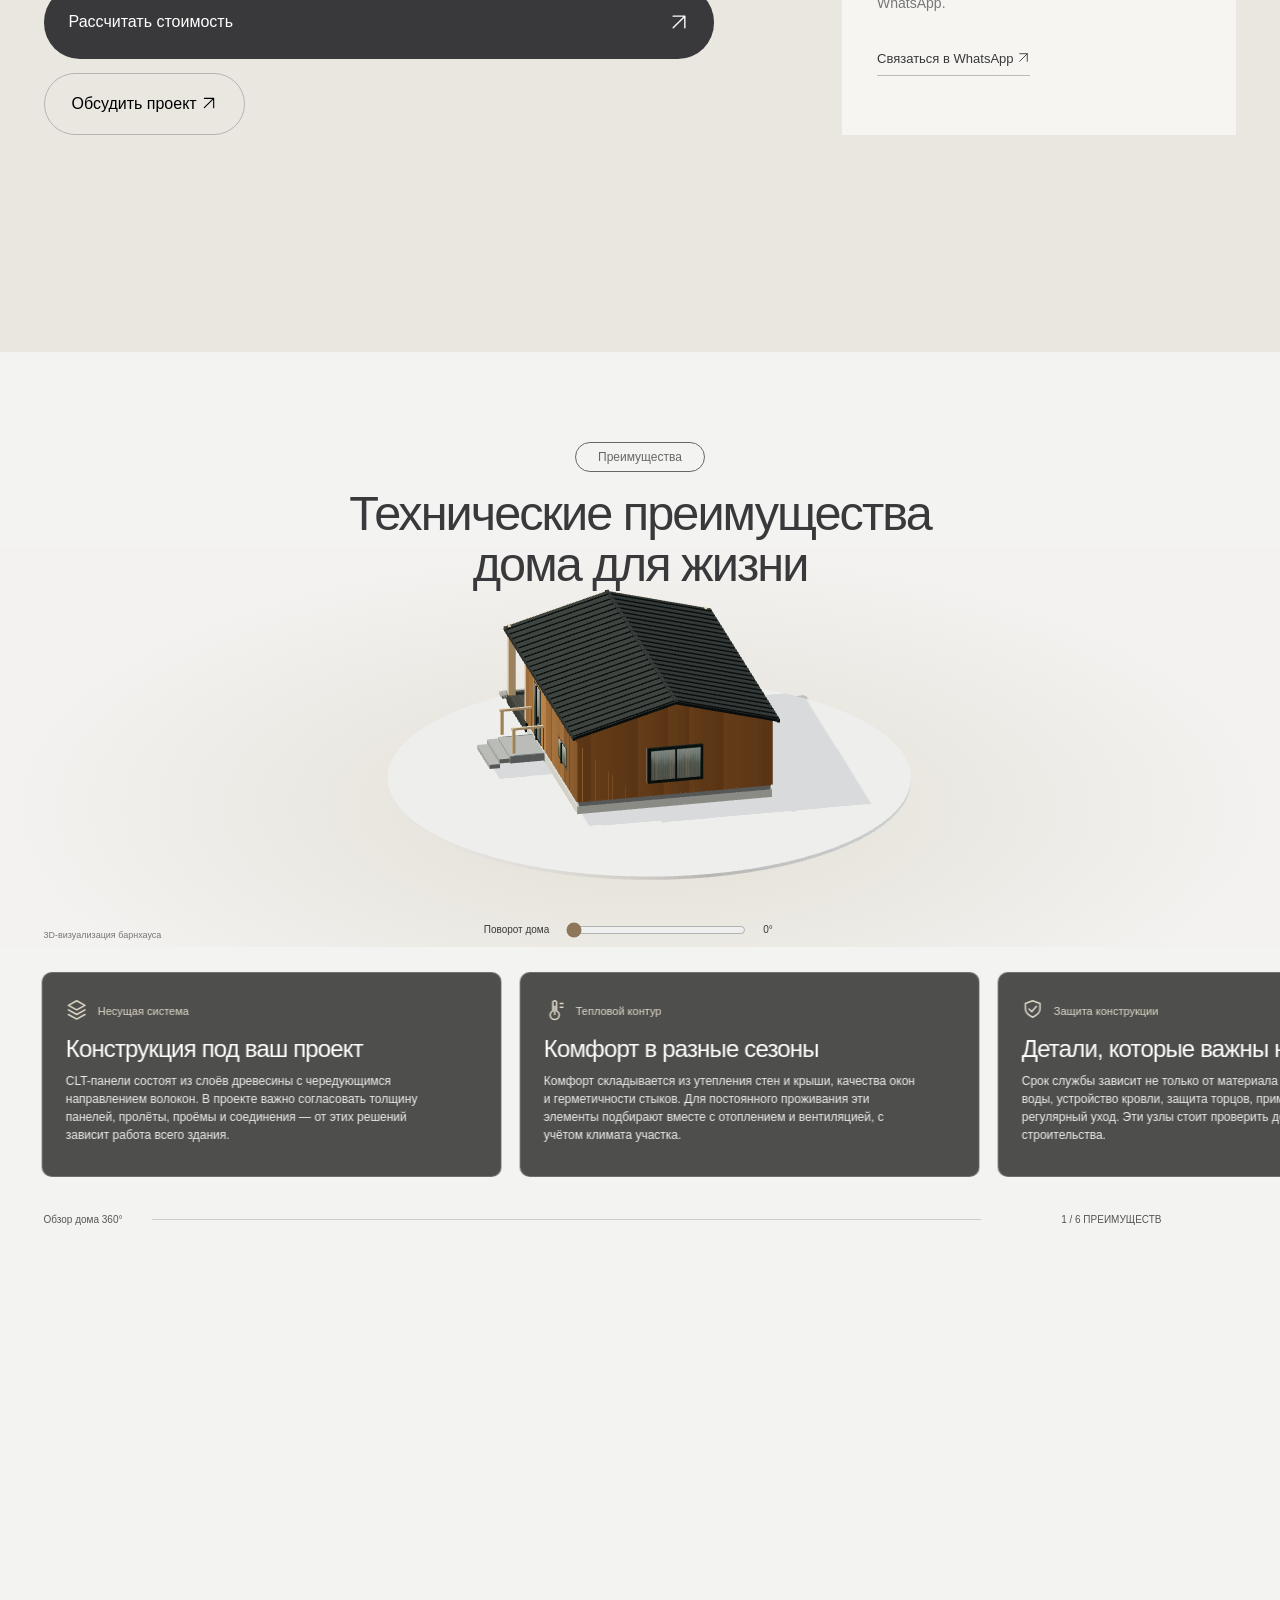
==== commit 78773731: "Update CLT copy, partner attribution and production imagery" ====
--- a/index.html
+++ b/index.html
@@ -1,11 +1,11 @@
 <!doctype html>
-<html lang="ru"><head><meta charset="utf-8"><meta name="viewport" content="width=device-width,initial-scale=1"><meta name="theme-color" content="#f3f2f0"><title>IBR HOMES — дома и бани из CLT под ключ</title><meta name="description" content="IBR HOMES — дома, бани и базы отдыха из CLT. В строительстве с 2011 года. Собственное производство, проектирование и строительство под ключ. Рассчитайте стоимость проекта."><link rel="stylesheet" href="styles.css?v=18"><link rel="stylesheet" href="module.css?v=18"><link rel="stylesheet" href="onepage.css?v=18"><link rel="stylesheet" href="motion.css?v=18"><script src="translations.js?v=19" defer></script><script src="i18n.js?v=18" defer></script><script src="calculator-config.js?v=18" defer></script><script src="module-data.js?v=18" defer></script><script src="module.js?v=19" defer></script><script src="motion.js?v=18" defer></script><script type="module" src="house-model.js?v=18"></script><script src="technical-story.js?v=18" defer></script><script src="icons.js?v=18" defer></script><link rel="stylesheet" href="client-update.css?v=18"><link rel="stylesheet" href="construction.css?v=18"><link rel="stylesheet" href="circle-merge.css?v=18"><link rel="stylesheet" href="site-update.css?v=18"><link rel="stylesheet" href="photo-update.css?v=18"><script src="steps.js?v=19" defer></script><link rel="stylesheet" href="collection.css?v=18"><link rel="stylesheet" href="experience.css?v=18"><script src="experience.js?v=18" defer></script><link rel="stylesheet" href="projects-update.css?v=18"><script src="hero-gallery.js?v=18" defer></script><link rel="stylesheet" href="steps-refinement.css?v=19"><link rel="stylesheet" href="facade-selector.css?v=20"><script src="facade-selector.js?v=19" defer></script></head>
+<html lang="ru"><head><meta charset="utf-8"><meta name="viewport" content="width=device-width,initial-scale=1"><meta name="theme-color" content="#f3f2f0"><title>IBR HOMES — дома и бани из CLT под ключ</title><meta name="description" content="IBR HOMES — дома, бани и базы отдыха из CLT. В строительстве с 2011 года. Собственное производство, проектирование и строительство под ключ. Рассчитайте стоимость проекта."><link rel="stylesheet" href="styles.css?v=18"><link rel="stylesheet" href="module.css?v=18"><link rel="stylesheet" href="onepage.css?v=18"><link rel="stylesheet" href="motion.css?v=18"><script src="translations.js?v=21" defer></script><script src="i18n.js?v=18" defer></script><script src="calculator-config.js?v=18" defer></script><script src="module-data.js?v=18" defer></script><script src="module.js?v=19" defer></script><script src="motion.js?v=18" defer></script><script type="module" src="house-model.js?v=18"></script><script src="technical-story.js?v=18" defer></script><script src="icons.js?v=18" defer></script><link rel="stylesheet" href="client-update.css?v=18"><link rel="stylesheet" href="construction.css?v=18"><link rel="stylesheet" href="circle-merge.css?v=18"><link rel="stylesheet" href="site-update.css?v=21"><link rel="stylesheet" href="photo-update.css?v=18"><script src="steps.js?v=19" defer></script><link rel="stylesheet" href="collection.css?v=18"><link rel="stylesheet" href="experience.css?v=21"><script src="experience.js?v=18" defer></script><link rel="stylesheet" href="projects-update.css?v=18"><script src="hero-gallery.js?v=18" defer></script><link rel="stylesheet" href="steps-refinement.css?v=19"><link rel="stylesheet" href="facade-selector.css?v=20"><script src="facade-selector.js?v=19" defer></script></head>
 <body class="module-page onepage"><a class="skip" href="#catalog">Перейти к каталогу</a><div class="reading-progress" aria-hidden="true"></div>
 <header class="module-header" id="top"><a class="module-logo" href="#top" aria-label="IBR HOMES — на главную"><img src="assets/client/logo-transparent.webp" width="156" height="80" alt="IBR HOMES"></a><nav aria-label="Основная навигация"><a href="#catalog">Проекты</a><a href="#estimate-section">Рассчитать проект</a></nav></header>
 <div class="floating-nav"><div class="language-switch" role="group" aria-label="Выбор языка"><button type="button" data-language="ru" lang="ru" aria-pressed="true">RU</button><button type="button" data-language="kk" lang="kk" aria-pressed="false">ҚАЗ</button></div><button class="pill menu-toggle" aria-label="Открыть меню" aria-controls="module-menu" aria-expanded="false"><span class="menu-lines" aria-hidden="true"></span></button><button class="pill dark" data-quiz="full">Оставить заявку <span>↗</span></button></div>
 <dialog class="menu-dialog" id="module-menu" aria-label="Меню"><div class="menu-top"><a href="#top">IBR.HOMES</a><button class="pill" data-close>Закрыть ×</button></div><nav><a href="#about">Технология CLT <span>01</span></a><a href="#steps">Этапы работы <span>02</span></a><a href="#estimate-section">Калькулятор <span>03</span></a><a href="#catalog">Проекты <span>04</span></a><a href="#facades">Фасады <span>05</span></a><a href="#faq">Вопросы <span>06</span></a><a href="#contacts">Контакты <span>07</span></a></nav><a class="menu-phone" href="tel:+77007249123">+7 700 724 91 23</a></dialog>
 <main>
-<div class="hero-scroll"><section class="module-hero"><div class="hero-frames"><img class="hero-frame is-active" src="assets/collection/hero.webp" srcset="assets/collection/hero-small.webp 800w, assets/collection/hero.webp 1280w" sizes="100vw" alt="Современный дом с серым фасадом и открытой террасой" fetchpriority=high decoding="async"><img class="hero-frame" src="assets/collection/barn-house.webp" srcset="assets/collection/barn-house-small.webp 800w, assets/collection/barn-house.webp 1920w" sizes="100vw" alt="Барнхаус с деревянным фасадом" loading=lazy decoding="async"><img class="hero-frame" src="assets/collection/hightech.webp" srcset="assets/collection/hightech-small.webp 800w, assets/collection/hightech.webp 1920w" sizes="100vw" alt="Дом в стиле хай-тек" loading=lazy decoding="async"><img class="hero-frame" src="assets/collection/fachwerk.webp" srcset="assets/collection/fachwerk-small.webp 800w, assets/collection/fachwerk.webp 1920w" sizes="100vw" alt="Дом в стиле фахверк" loading=lazy decoding="async"></div><div class="hero-gallery-controls" role="group" aria-label="Фотографии первого экрана"><button type="button" data-hero-slide="0" aria-pressed="true"><span>01</span><span>Дом с террасой</span></button><button type="button" data-hero-slide="1" aria-pressed="false"><span>02</span><span>Барнхаус</span></button><button type="button" data-hero-slide="2" aria-pressed="false"><span>03</span><span>Хай-тек</span></button><button type="button" data-hero-slide="3" aria-pressed="false"><span>04</span><span>Фахверк</span></button></div><div class="hero-scroll-cue" aria-hidden="true">ЛИСТАЙТЕ, ЧТОБЫ УВИДЕТЬ БОЛЬШЕ <i></i><span>01 / 04</span></div><div class="hero-content"><div class="hero-brand"><h1><span class="sr-only">IBR HOMES</span><svg viewBox="0 0 1320 205" preserveAspectRatio="xMinYMid meet" aria-hidden="true"><text x="0" y="183" textLength="1320" lengthAdjust="spacingAndGlyphs">IBR.HOMES</text></svg></h1><div><span>ДОМА · БАНИ · БАЗЫ ОТДЫХА</span><span>АСТАНА, КАЗАХСТАН</span></div></div><div class="module-hero-title"><h2>Дом нового<br><span>поколения</span></h2><p>Создадим дом из CLT под ключ до 3 месяцев — от проекта до готового решения.</p></div><div class="hero-bottom"><p>В строительстве с 2011 года.<br>Собственное производство.</p><button data-quiz="full">Рассчитать стоимость <span>↗</span></button></div></div><span class="photo-disclaimer">Фото из подборки IBR HOMES</span></section></div>
+<div class="hero-scroll"><section class="module-hero"><div class="hero-frames"><img class="hero-frame is-active" src="assets/collection/hero.webp" srcset="assets/collection/hero-small.webp 800w, assets/collection/hero.webp 1280w" sizes="100vw" alt="Современный дом с серым фасадом и открытой террасой" fetchpriority=high decoding="async"><img class="hero-frame" src="assets/collection/barn-house.webp" srcset="assets/collection/barn-house-small.webp 800w, assets/collection/barn-house.webp 1920w" sizes="100vw" alt="Барнхаус с деревянным фасадом" loading=lazy decoding="async"><img class="hero-frame" src="assets/collection/hightech.webp" srcset="assets/collection/hightech-small.webp 800w, assets/collection/hightech.webp 1920w" sizes="100vw" alt="Дом в стиле хай-тек" loading=lazy decoding="async"><img class="hero-frame" src="assets/collection/fachwerk.webp" srcset="assets/collection/fachwerk-small.webp 800w, assets/collection/fachwerk.webp 1920w" sizes="100vw" alt="Дом в стиле фахверк" loading=lazy decoding="async"></div><div class="hero-gallery-controls" role="group" aria-label="Фотографии первого экрана"><button type="button" data-hero-slide="0" aria-pressed="true"><span>01</span><span>Дом с террасой</span></button><button type="button" data-hero-slide="1" aria-pressed="false"><span>02</span><span>Барнхаус</span></button><button type="button" data-hero-slide="2" aria-pressed="false"><span>03</span><span>Хай-тек</span></button><button type="button" data-hero-slide="3" aria-pressed="false"><span>04</span><span>Фахверк</span></button></div><div class="hero-scroll-cue" aria-hidden="true">ЛИСТАЙТЕ, ЧТОБЫ УВИДЕТЬ БОЛЬШЕ <i></i><span>01 / 04</span></div><div class="hero-content"><div class="hero-brand"><h1><span class="sr-only">IBR HOMES</span><svg viewBox="0 0 1320 205" preserveAspectRatio="xMinYMid meet" aria-hidden="true"><text x="0" y="183" textLength="1320" lengthAdjust="spacingAndGlyphs">IBR.HOMES</text></svg></h1><div><span>ДОМА · БАНИ · БАЗЫ ОТДЫХА</span><span>АСТАНА, КАЗАХСТАН</span></div></div><div class="module-hero-title"><h2>Дом нового<br><span>поколения</span></h2><p>Создадим дом из CLT под ключ до 3 месяцев — от проекта до готового решения.</p></div><div class="hero-bottom"><p>В строительстве с 2011 года.<br>Собственное производство.<span class="hero-partner" title="Segezha Group — международная лесопромышленная компания из России"><span>Официальный партнёр</span> <strong lang="en">Segezha Group</strong></span></p><button data-quiz="full">Рассчитать стоимость <span>↗</span></button></div></div><span class="photo-disclaimer">Фото из подборки IBR HOMES</span></section></div>
 <section class="module-steps section-pad steps-scene" id="steps" aria-labelledby="steps-title">
 <div class="steps-sticky">
 <div class="module-heading"><span class="tag">Этапы работы</span><h2 id="steps-title">Четыре шага<br>к вашему дому</h2><p>Сначала определяем задачу.<br>Затем превращаем её в проект.</p></div>
@@ -13,9 +13,9 @@
 <div class="steps-window"><div class="timeline"><article id="step-1" aria-labelledby="step-title-1"><div class="step-intro"><span class="step-kicker">01 этап</span><h3 id="step-title-1">Знакомство</h3><p class="step-description">Начинаем с того, что важно вам</p></div><ul><li>Образ жизни и пожелания</li><li>Участок и место строительства</li><li>Желаемая площадь и бюджет</li></ul><div class="step-result"><span>Результат этапа</span><p>Понимаем задачу и ориентир по бюджету</p><span class="step-result-arrow" aria-hidden="true">↗</span></div></article><article id="step-2" aria-labelledby="step-title-2"><div class="step-intro"><span class="step-kicker">02 этап</span><h3 id="step-title-2">Проект</h3><p class="step-description">Придаём вашим идеям точную форму</p></div><ul><li>Планировка и архитектура</li><li>Комплектация и материалы</li><li>Согласование состава работ</li></ul><div class="step-result"><span>Результат этапа</span><p>Согласовываем проект и состав работ</p><span class="step-result-arrow" aria-hidden="true">↗</span></div></article><article id="step-3" aria-labelledby="step-title-3"><div class="step-intro"><span class="step-kicker">03 этап</span><h3 id="step-title-3">Подготовка</h3><p class="step-description">Готовим всё для начала строительства</p></div><ul><li>Производство элементов</li><li>Подготовка участка и основания</li><li>Планирование доставки</li></ul><div class="step-result"><span>Результат этапа</span><p>Готовим элементы дома и участок к монтажу</p><span class="step-result-arrow" aria-hidden="true">↗</span></div></article><article id="step-4" aria-labelledby="step-title-4"><div class="step-intro"><span class="step-kicker">04 этап</span><h3 id="step-title-4">Реализация</h3><p class="step-description">Превращаем проект в ваш дом</p></div><ul><li>Монтаж по проекту</li><li>Работы по комплектации</li><li>Проверка и передача дома</li></ul><div class="step-result"><span>Результат этапа</span><p>Проверяем результат и передаём вам дом</p><span class="step-result-arrow" aria-hidden="true">↗</span></div></article></div></div>
 <div class="steps-progress" aria-hidden="true"><span class="steps-current">01 / 04</span><span class="steps-scroll-hint">Листайте вниз — мы проведём вас по этапам <span class="steps-direction">←</span></span></div>
 </div></section>
-<section class="story clt-story" id="about" aria-labelledby="clt-title"><div class="story-bg"><img src="assets/photos/house-04.webp" srcset="assets/photos/house-04-small.webp 800w, assets/photos/house-04.webp 1600w" sizes="100vw" alt="Деревянный фасад и панорамные окна" loading="lazy" decoding="async"></div><div class="story-content"><div class="clt-intro"><span class="tag">Материал и конструкция</span><h2 id="clt-title">Технология CLT</h2><p>CLT — это перекрёстно склеенные деревянные панели. Слои досок соединяют так, чтобы волокна соседних слоёв шли под прямым углом. Получается прочный материал для несущих стен, перекрытий и кровельных конструкций.</p></div><div class="clt-explainer"><div class="clt-stack" role="img" aria-label="Схема панели CLT: пять перекрёстных слоёв древесины"><div class="clt-stack-scene" aria-hidden="true"><i></i><i></i><i></i><i></i><i></i></div><span>Схема перекрёстных слоёв</span></div><div class="clt-copy"><h3>Прочность в каждом слое</h3><p>Чаще всего панели состоят из трёх, пяти или семи слоёв. Перекрёстная структура повышает жёсткость и стабильность размеров. Количество слоёв и толщину подбирают под нагрузки, пролёты и архитектуру конкретного дома.</p><p>Панель работает как единый конструктивный элемент. При этом древесина остаётся натуральным материалом: условия хранения, влажность и правильные соединения важны на всех этапах.</p></div></div><div class="clt-details"><article><span class="benefit-symbol" data-clt-icon="precision" aria-hidden="true"></span><h3>Точность начинается с проекта</h3><p>Положение окон, дверей, стыков и инженерных проходов согласуют заранее. Панели изготавливают под проект, а необходимые проёмы подготавливают на производстве. На участок поступают элементы для сборки в заданной последовательности.</p></article><article><span class="benefit-symbol" data-clt-icon="comfort" aria-hidden="true"></span><h3>Комфорт в любое время года</h3><p>CLT формирует несущую основу. Тепло в доме обеспечивают вместе утепление, герметичные стыки, окна, отопление и вентиляция. Состав стен и крыши рассчитывают с учётом климата и режима проживания.</p></article><article><span class="benefit-symbol" data-clt-icon="strength" aria-hidden="true"></span><h3>Защита на каждом этапе</h3><p>При перевозке и монтаже панели защищают от осадков и скопления воды. Особое внимание уделяют торцам, проёмам и соединениям. В готовом доме защиту древесины обеспечивают продуманные узлы кровли, фасада и отвода влаги.</p></article><article><span class="benefit-symbol" data-clt-icon="wood" aria-hidden="true"></span><h3>Дерево как часть интерьера</h3><p>Поверхность CLT можно оставить видимой или дополнить отделкой. Внешний вид, защитное покрытие, требования к акустике и пожарной безопасности учитывают в проекте вместе с инженерными системами.</p></article></div><div class="clt-conclusion"><h3>Сначала — решения для вашего дома</h3><p>Обсудим планировку, пролёты, толщину панелей, утепление, фасад и инженерные системы. Так архитектура и конструкция будут работать вместе.</p><a class="outline-button" href="#estimate-section">Обсудить дом из CLT ↗</a></div></div></section>
+<section class="story clt-story" id="about" aria-labelledby="clt-title"><div class="story-bg"><img src="assets/photos/house-04.webp" srcset="assets/photos/house-04-small.webp 800w, assets/photos/house-04.webp 1600w" sizes="100vw" alt="Деревянный фасад и панорамные окна" loading="lazy" decoding="async"></div><div class="story-content"><div class="clt-intro"><span class="tag">Что такое CLT-конструкции</span><h2 id="clt-title">Технология CLT</h2><p class="clt-expansion" lang="en">Cross Laminated Timber</p><p>Перекрёстно-склеенные деревянные плиты применяются для строительства жилых и общественных зданий в качестве элементов стен, перекрытий, покрытий и перегородок.</p></div><div class="clt-explainer"><div class="clt-stack" role="img" aria-label="Схема панели CLT: пять перекрёстных слоёв древесины"><div class="clt-stack-scene" aria-hidden="true"><i></i><i></i><i></i><i></i><i></i></div><span>Схема перекрёстных слоёв</span></div><div class="clt-copy"><p>Благодаря технологии изготовления обладают превосходными прочностными характеристиками и выдерживают большие нагрузки. Продольные слои плиты определяют несущую способность, поперечные — продольную жёсткость.</p><p>Клеевой шов прочнее древесины. Используются только безвредные клеевые системы, сертифицированные в Европе.</p></div></div><div class="clt-conclusion"><a class="outline-button" href="#estimate-section">Обсудить дом из CLT ↗</a></div></div></section>
 <section class="module-benefits section-pad" id="clt-benefits"><div class="module-heading"><span class="tag">Преимущества CLT</span><h2 class="reveal">Современная технология<br>Естественный комфорт</h2></div><div class="benefits-grid stagger-group"><article><span class="benefit-symbol" data-clt-icon="strength" aria-hidden="true"></span><h3>Высокая несущая способность</h3><p>Перекрёстная структура позволяет использовать панели в качестве основных конструктивных элементов здания.</p></article><article><span class="benefit-symbol" data-clt-icon="geometry" aria-hidden="true"></span><h3>Стабильность размеров</h3><p>Технология снижает усадку и склонность древесины к деформации, помогая сохранять геометрию конструкций.</p></article><article><span class="benefit-symbol" data-clt-icon="speed" aria-hidden="true"></span><h3>Сокращение сроков строительства</h3><p>Панели изготавливаются по проекту на производстве и поступают на объект подготовленными к монтажу.</p></article><article><span class="benefit-symbol" data-clt-icon="precision" aria-hidden="true"></span><h3>Точность изготовления</h3><p>Заводская обработка обеспечивает соответствие проектным размерам, точность проёмов и соединений.</p></article><article><span class="benefit-symbol" data-clt-icon="wood" aria-hidden="true"></span><h3>Эстетика натуральной древесины</h3><p>В зависимости от проекта поверхность панелей может оставаться открытой и использоваться как часть оформления интерьера.</p></article><article><span class="benefit-symbol" data-clt-icon="comfort" aria-hidden="true"></span><h3>Для круглогодичного проживания</h3><p>CLT-панели формируют прочную основу дома. В сочетании с рассчитанным под климат утеплением, качественными окнами, вентиляцией и отоплением технология подходит для строительства домов постоянного проживания.</p></article></div></section>
-<div class="circle-shell merge-scene"><section class="circle-scene"><img src="assets/collection/barn-house.webp" srcset="assets/collection/barn-house-small.webp 800w, assets/collection/barn-house.webp 1920w" sizes="100vw" alt="Дом с террасой среди деревьев" loading="lazy" decoding="async"><div class="circle-content"><article><h3>Производим</h3><p>Изготавливаем CLT-панели и модули домов на собственном производстве.</p></article><article><h3>Проектируем</h3><p>Разрабатываем планировки с учётом ваших задач, пожеланий и особенностей участка.</p></article><article><h3>Строим</h3><p>Возводим дома под ключ — с отделкой и инженерными системами.</p></article></div><div class="merged-brand"><img src="assets/client/logo-transparent.webp" alt="IBR HOMES" width="312" height="159" loading="lazy"></div></section></div>
+<div class="circle-shell merge-scene"><section class="circle-scene"><img src="assets/collection/production-architecture.webp" srcset="assets/collection/production-architecture-small.webp 800w, assets/collection/production-architecture.webp 2560w" sizes="100vw" width="2560" height="1707" alt="Современный деревянный дом на склоне" loading="lazy" decoding="async"><div class="circle-content"><article><h3>Производим</h3><p>Изготавливаем из CLT-панелей модульные дома на собственном производстве.</p></article><article><h3>Проектируем</h3><p>Разрабатываем планировки с учётом ваших задач, пожеланий и особенностей участка.</p></article><article><h3>Строим</h3><p>Возводим дома под ключ — с отделкой и инженерными системами.</p></article></div><div class="merged-brand"><img src="assets/client/logo-transparent.webp" alt="IBR HOMES" width="312" height="159" loading="lazy"></div></section></div>
 <section class="estimate-section section-pad" id="estimate-section"><div><span class="tag">Для жизни, отдыха и бизнеса</span><h2 class="reveal">Рассчитаем стоимость<br><em>вашего дома или бани</em></h2><p>Ответьте на несколько вопросов — подберём планировку и комплектацию под ваши задачи и подготовим предварительный расчёт стоимости строительства из CLT-панелей.</p><div class="estimate-buttons"><button class="big-button" data-quiz="full">Рассчитать стоимость <span>↗</span></button><button class="outline-button" data-quiz="budget">Обсудить проект ↗</button></div></div><aside class="advisor-card"><div class="advisor-monogram"><img src="assets/client/logo-transparent.webp" alt="IBR HOMES" width="156" height="80" loading="lazy"></div><span class="eyebrow">КОМАНДА IBR HOMES</span><h3>Начнём с разговора</h3><p>Ответьте на несколько вопросов. В конце проверите заявку и отправите её нам через WhatsApp.</p><a href="https://wa.me/77007249123" target="_blank" rel="noopener noreferrer">Связаться в WhatsApp ↗</a></aside></section>
 <section class="house-sequence tech-story sync-construction model-construction" id="construction" aria-labelledby="construction-title"><span id="technology" class="section-anchor"></span><div class="house-sequence-sticky"><div class="sequence-heading"><span class="tag">Преимущества</span><h2 id="construction-title">Технические преимущества<br>дома для жизни</h2><p>От конструкции к комфорту.<br>Шесть решений, которые<br>важно продумать вместе.</p></div><div class="tech-story-window"><div class="tech-model"><div class="house-model-view" role="img" aria-label="Объёмная модель барнхауса с террасой"><img class="model-fallback" src="assets/collection/barn-house.webp" alt="Барнхаус с террасой" loading="lazy"><canvas id="house-model-canvas" aria-hidden="true"></canvas></div><div class="model-controls"><label for="house-angle">Поворот дома</label><input id="house-angle" type="range" disabled min="0" max="360" value="0" step="1" aria-label="Поворот дома в градусах"><output for="house-angle" id="house-angle-value">0°</output></div><span class="model-source">3D-визуализация барнхауса</span></div><div class="tech-feature-viewport"><div class="tech-story-track"><article class="tech-feature"><div class="tech-feature-photo"><img src="assets/photos/house-03.webp" srcset="assets/photos/house-03-small.webp 800w, assets/photos/house-03.webp 1600w" sizes="(max-width: 700px) 100vw, 50vw" alt="Фотография дома из подборки IBR HOMES" loading="lazy"><span>01</span></div><div class="tech-feature-meta"><span>▤</span>Несущая система</div><h3>Конструкция под ваш проект</h3><p>CLT-панели состоят из слоёв древесины с чередующимся направлением волокон. В проекте важно согласовать толщину панелей, пролёты, проёмы и соединения — от этих решений зависит работа всего здания.</p><div class="tech-feature-foot"><span>Что обсуждаем</span><p>План этажей, нагрузки и узлы соединений.</p></div></article><article class="tech-feature"><div class="tech-feature-photo"><img src="assets/photos/house-08.webp" srcset="assets/photos/house-08-small.webp 800w, assets/photos/house-08.webp 1100w" sizes="(max-width: 700px) 100vw, 50vw" alt="Фотография дома из подборки IBR HOMES" loading="lazy"><span>02</span></div><div class="tech-feature-meta"><span>◒</span>Тепловой контур</div><h3>Комфорт в разные сезоны</h3><p>Комфорт складывается из утепления стен и крыши, качества окон и герметичности стыков. Для постоянного проживания эти элементы подбирают вместе с отоплением и вентиляцией, с учётом климата участка.</p><div class="tech-feature-foot"><span>Что обсуждаем</span><p>Состав ограждающих конструкций, окна и отопление.</p></div></article><article class="tech-feature"><div class="tech-feature-photo"><img src="assets/photos/house-07.webp" srcset="assets/photos/house-07-small.webp 800w, assets/photos/house-07.webp 1280w" sizes="(max-width: 700px) 100vw, 50vw" alt="Фотография дома из подборки IBR HOMES" loading="lazy"><span>03</span></div><div class="tech-feature-meta"><span>⌁</span>Защита конструкции</div><h3>Детали, которые важны надолго</h3><p>Срок службы зависит не только от материала стен. Важны отвод воды, устройство кровли, защита торцов, примыкания окон и регулярный уход. Эти узлы стоит проверить до начала строительства.</p><div class="tech-feature-foot"><span>Что обсуждаем</span><p>Кровлю, водоотвод, фасад и правила эксплуатации.</p></div></article><article class="tech-feature"><div class="tech-feature-photo"><img src="assets/photos/house-03.webp" srcset="assets/photos/house-03-small.webp 800w, assets/photos/house-03.webp 1600w" sizes="(max-width: 700px) 100vw, 50vw" alt="Фотография дома из подборки IBR HOMES" loading="lazy"><span>04</span></div><div class="tech-feature-meta"><span>⊞</span>Инженерные системы</div><h3>Удобство ежедневной жизни</h3><p>Расположение кухни, санузлов и технической зоны определяет трассы коммуникаций. Если предусмотреть их заранее, проще согласовать проходы через конструкции и доступ для обслуживания оборудования.</p><div class="tech-feature-foot"><span>Что обсуждаем</span><p>Воду, канализацию, электрику и вентиляцию.</p></div></article><article class="tech-feature"><div class="tech-feature-photo"><img src="assets/photos/house-08.webp" srcset="assets/photos/house-08-small.webp 800w, assets/photos/house-08.webp 1100w" sizes="(max-width: 700px) 100vw, 50vw" alt="Фотография дома из подборки IBR HOMES" loading="lazy"><span>05</span></div><div class="tech-feature-meta"><span>↗</span>Пространство и свет</div><h3>Планировка под вашу семью</h3><p>Участок задаёт виды из окон, стороны света и вход в дом. Общую зону, спальни, хранение и террасу полезно рассматривать как один сценарий жизни — от утреннего света до вечерней приватности.</p><div class="tech-feature-foot"><span>Что обсуждаем</span><p>Состав семьи, привычки, ориентацию и сценарии комнат.</p></div></article><article class="tech-feature"><div class="tech-feature-photo"><img src="assets/photos/house-07.webp" srcset="assets/photos/house-07-small.webp 800w, assets/photos/house-07.webp 1280w" sizes="(max-width: 700px) 100vw, 50vw" alt="Фотография дома из подборки IBR HOMES" loading="lazy"><span>06</span></div><div class="tech-feature-meta"><span>⤴</span>Подготовка к монтажу</div><h3>Продуманный путь до участка</h3><p>Доставка и установка требуют места для подъезда и работы техники. Основание выбирают по условиям грунта и проектным нагрузкам; расположение коммуникаций согласуют до прибытия конструкций.</p><div class="tech-feature-foot"><span>Что обсуждаем</span><p>Подъезд, основание, зону разгрузки и последовательность работ.</p></div></article></div></div></div><div class="sequence-bottom"><span class="sequence-status">Обзор дома 360°</span><i></i><span class="tech-story-count">1 / 6 ПРЕИМУЩЕСТВ</span></div></div></section>
 
--- a/site-update.css
+++ b/site-update.css
@@ -84,3 +84,11 @@
 @media(max-height:600px),(prefers-reduced-motion:reduce){
  .hero-content{opacity:1;transform:none;will-change:auto}
 }
+
+/* Partner attribution follows the existing introductory copy. */
+.hero-content .hero-partner { display: flex; flex-wrap: wrap; align-items: baseline; gap: 4px 10px; margin-top: 10px; font-size: 12px; line-height: 1.4; }
+.hero-partner strong { color: #fff; font-size: 16px; font-weight: 500; letter-spacing: -.02em; }
+@media (max-width: 700px) {
+ .hero-content .hero-partner { margin-top: 6px; font-size: 10px; gap: 3px 8px; }
+ .hero-partner strong { font-size: 13px; }
+}
--- a/experience.css
+++ b/experience.css
@@ -85,3 +85,7 @@
  .clt-stack-scene i{transition:none;transform:translateZ(calc(var(--layer) * 15px))}
  .style-option:hover img{transform:none}
 }
+
+/* CLT copy supplied by the client. */
+.clt-intro > .clt-expansion { font-size: clamp(18px, 1.7vw, 26px); line-height: 1.3; margin: -12px 0 32px; color: #c9ceca; }
+.clt-story .clt-conclusion { margin-top: 0; padding-top: 26px; }
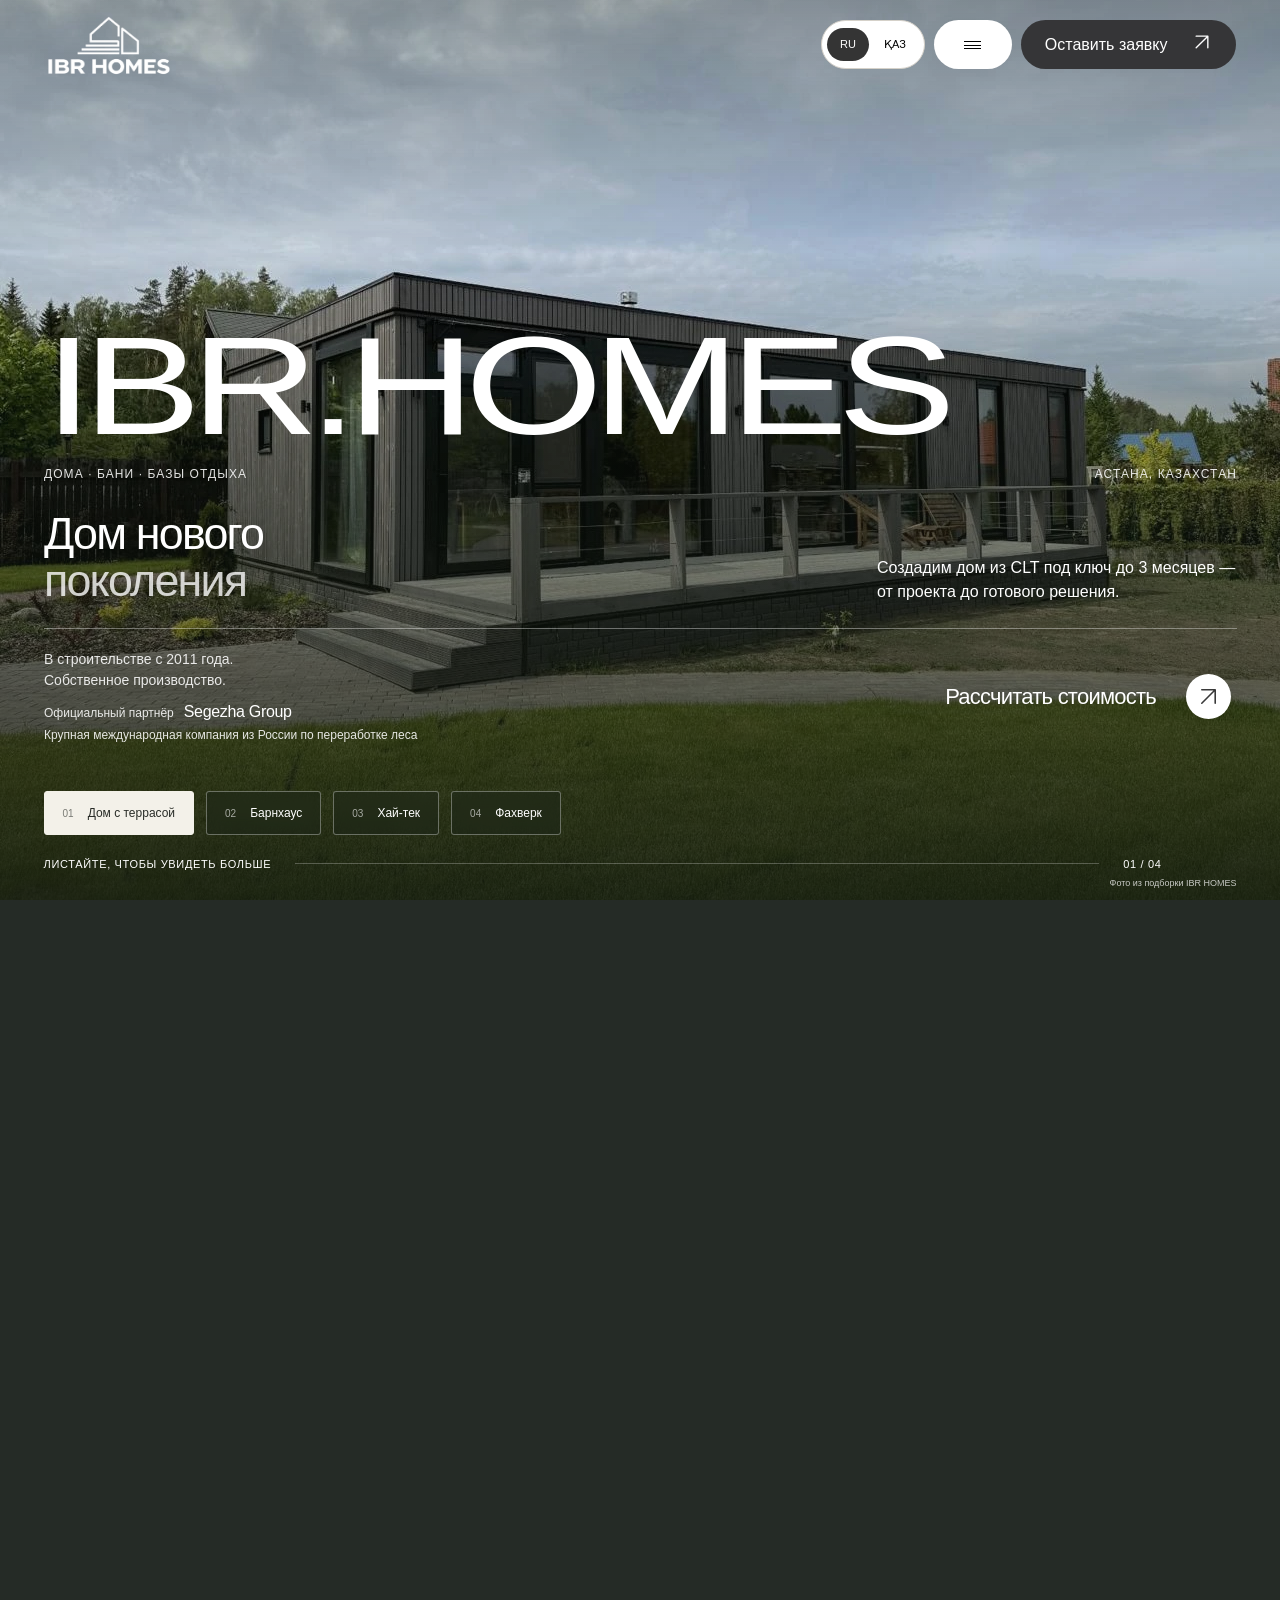
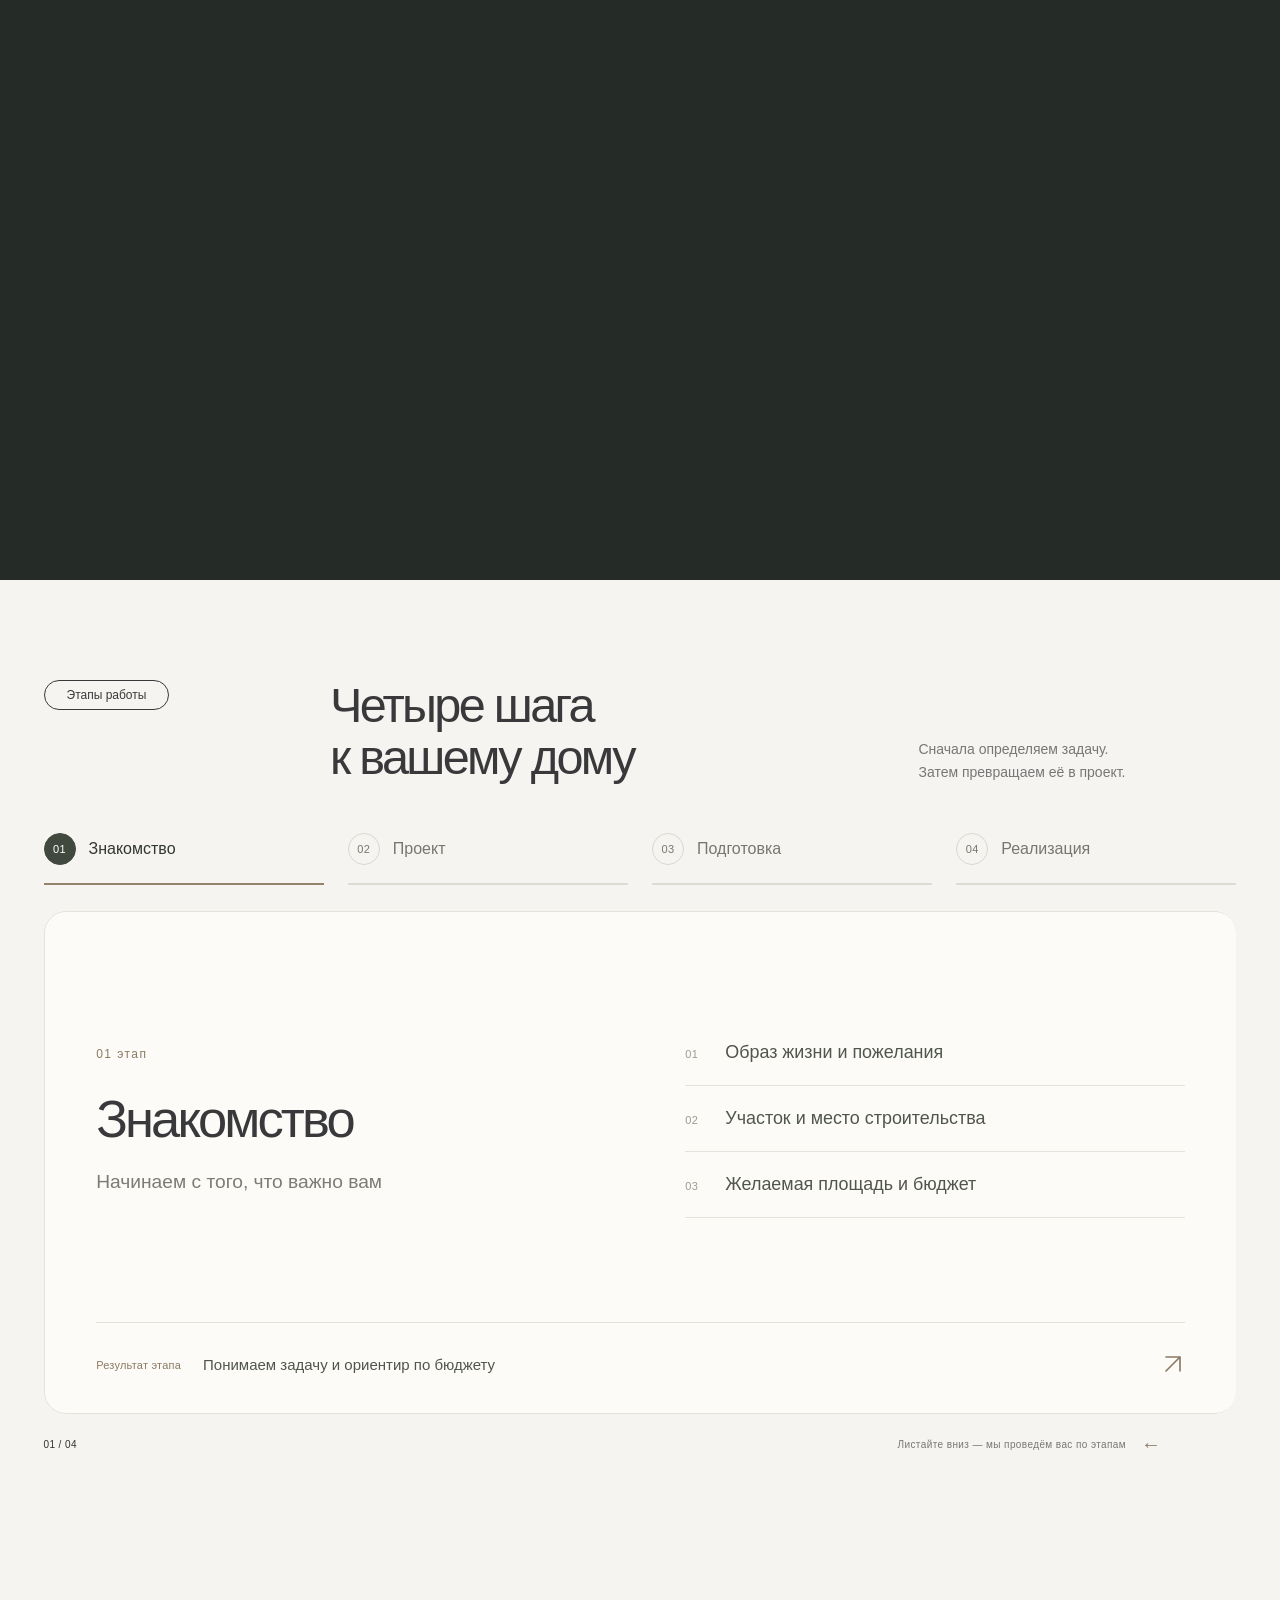
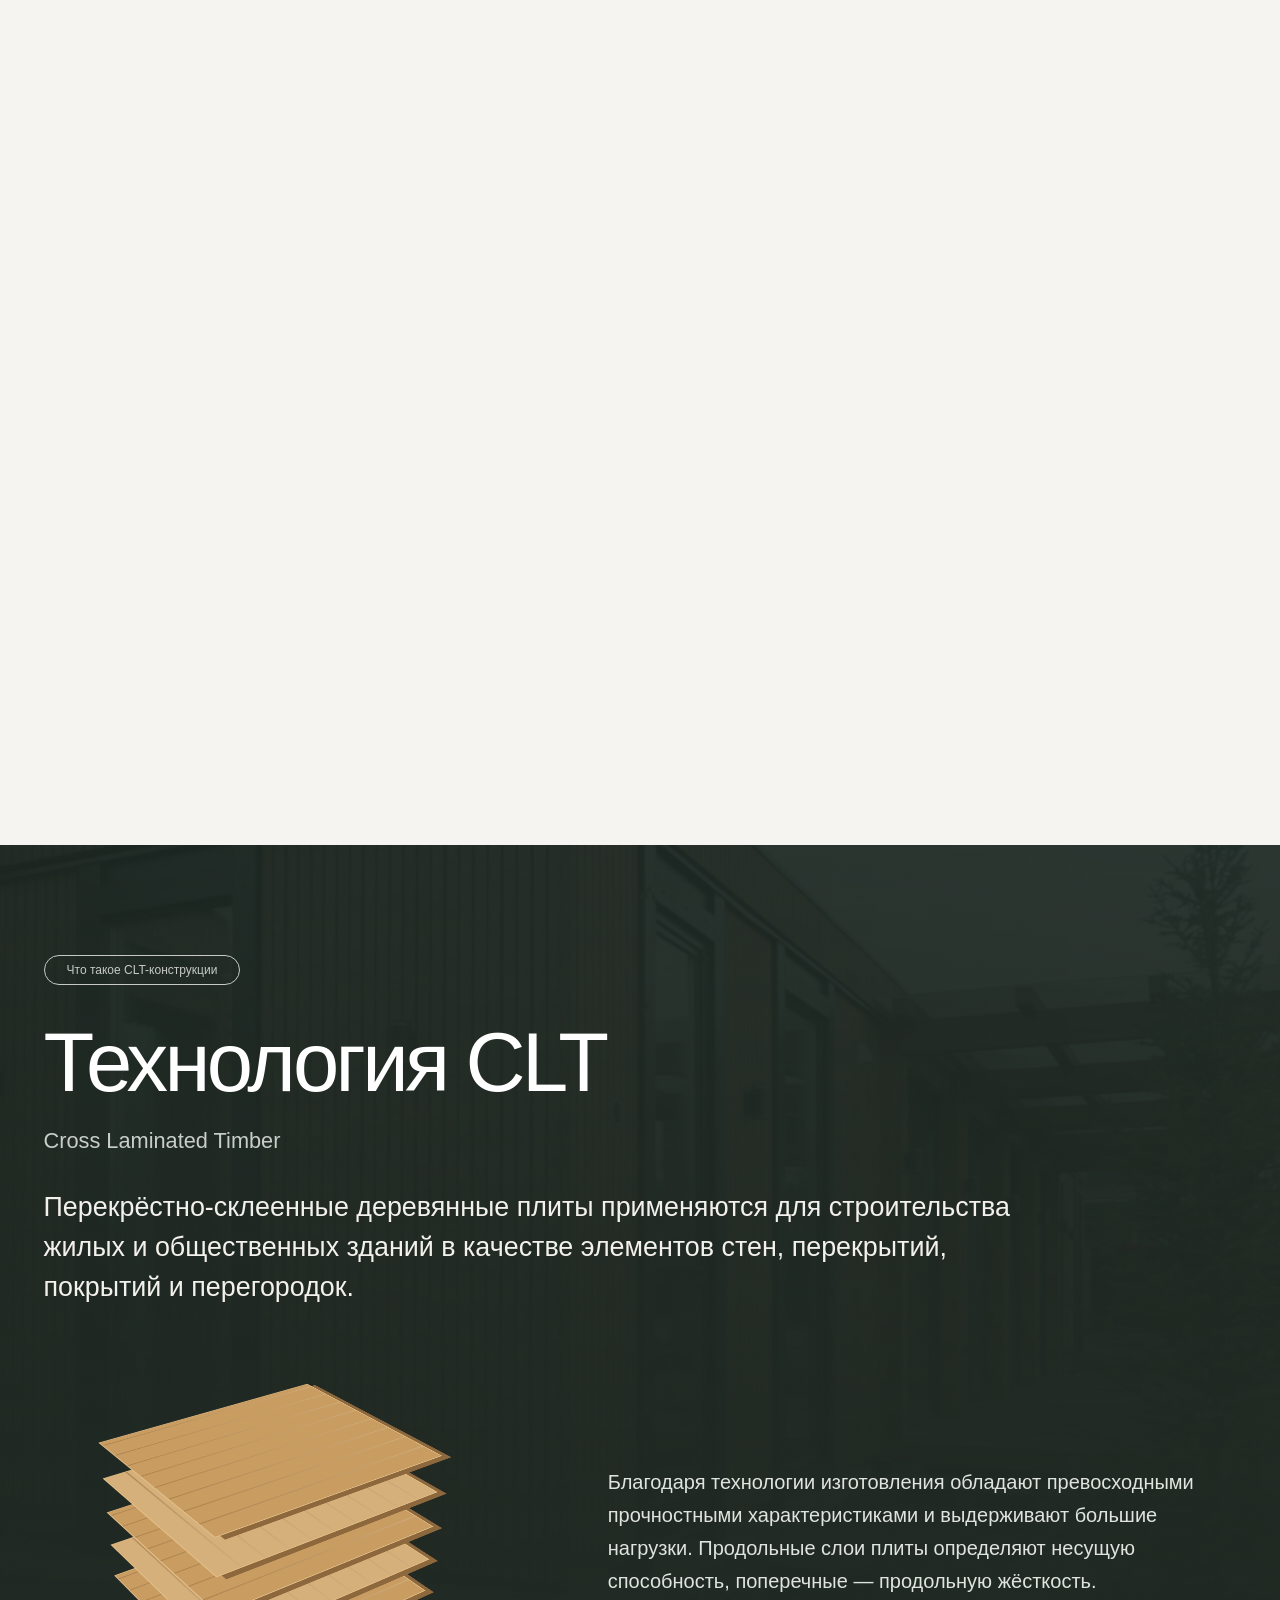
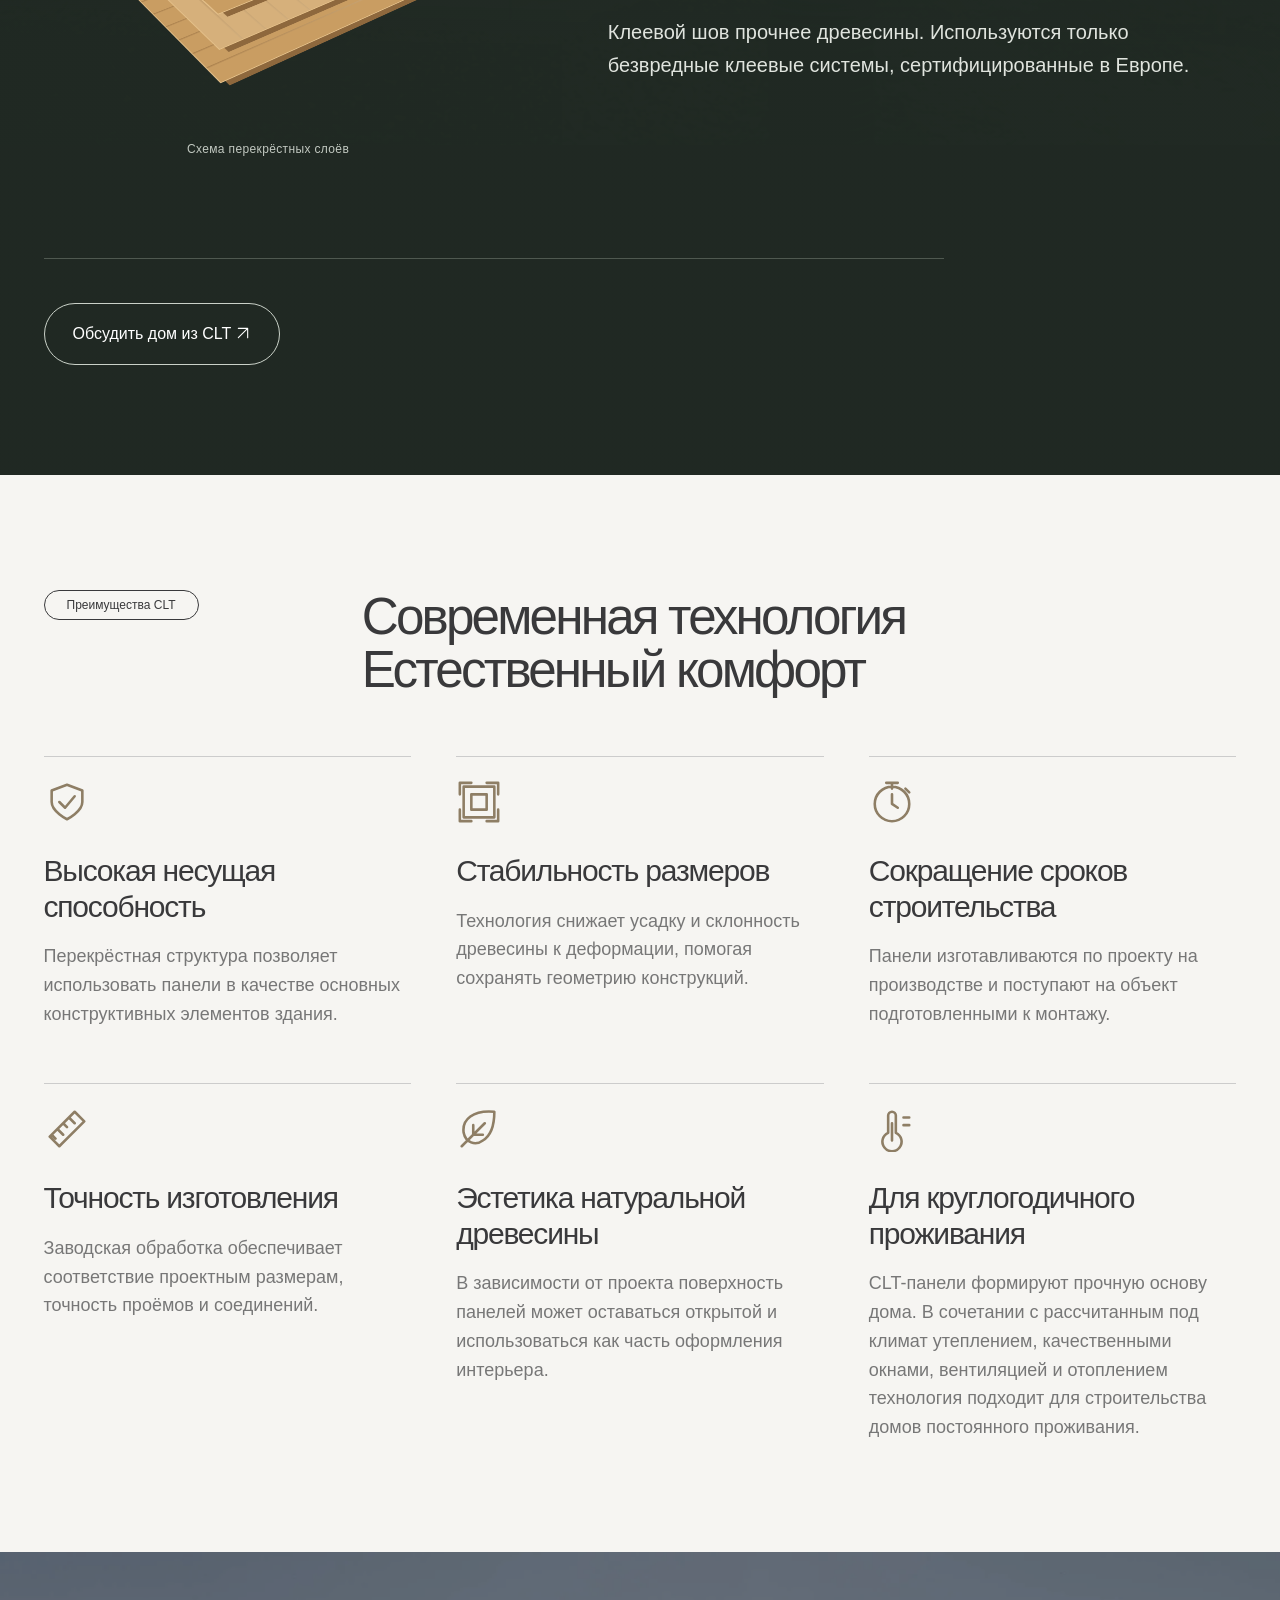
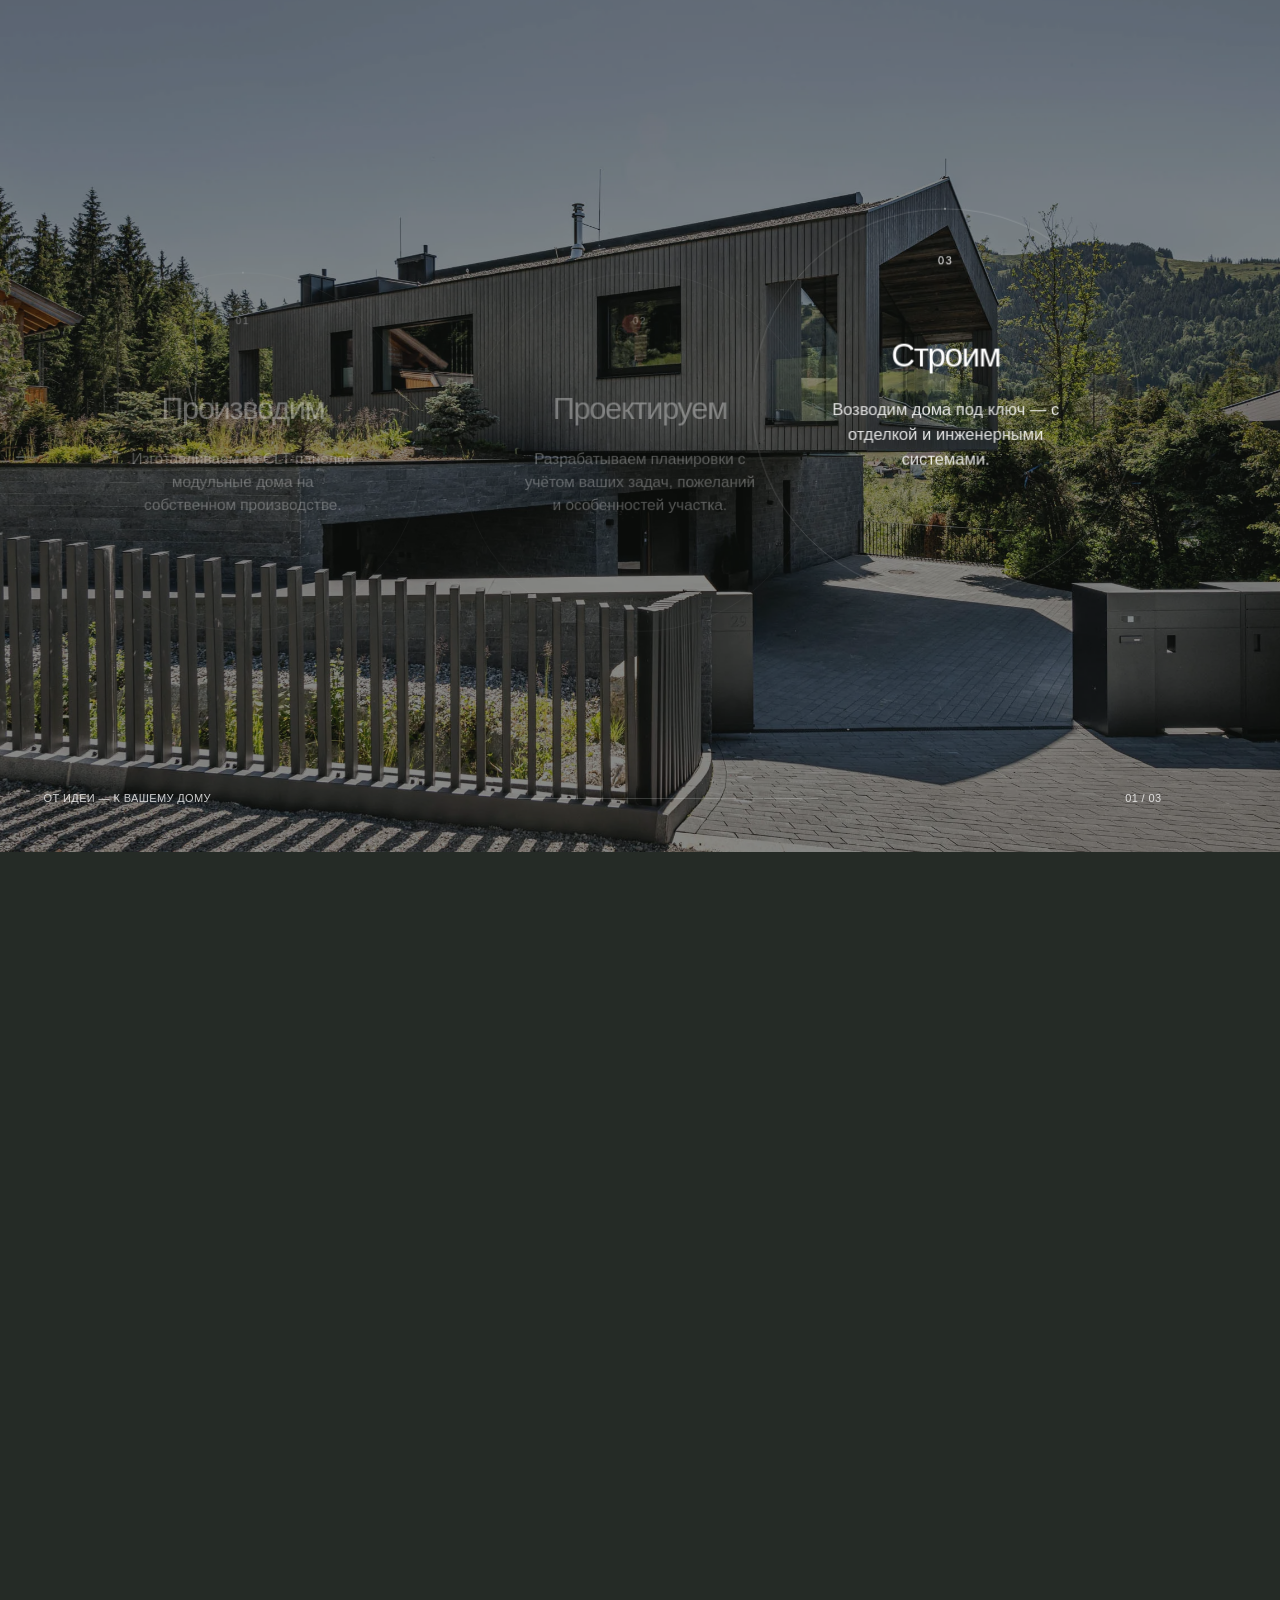
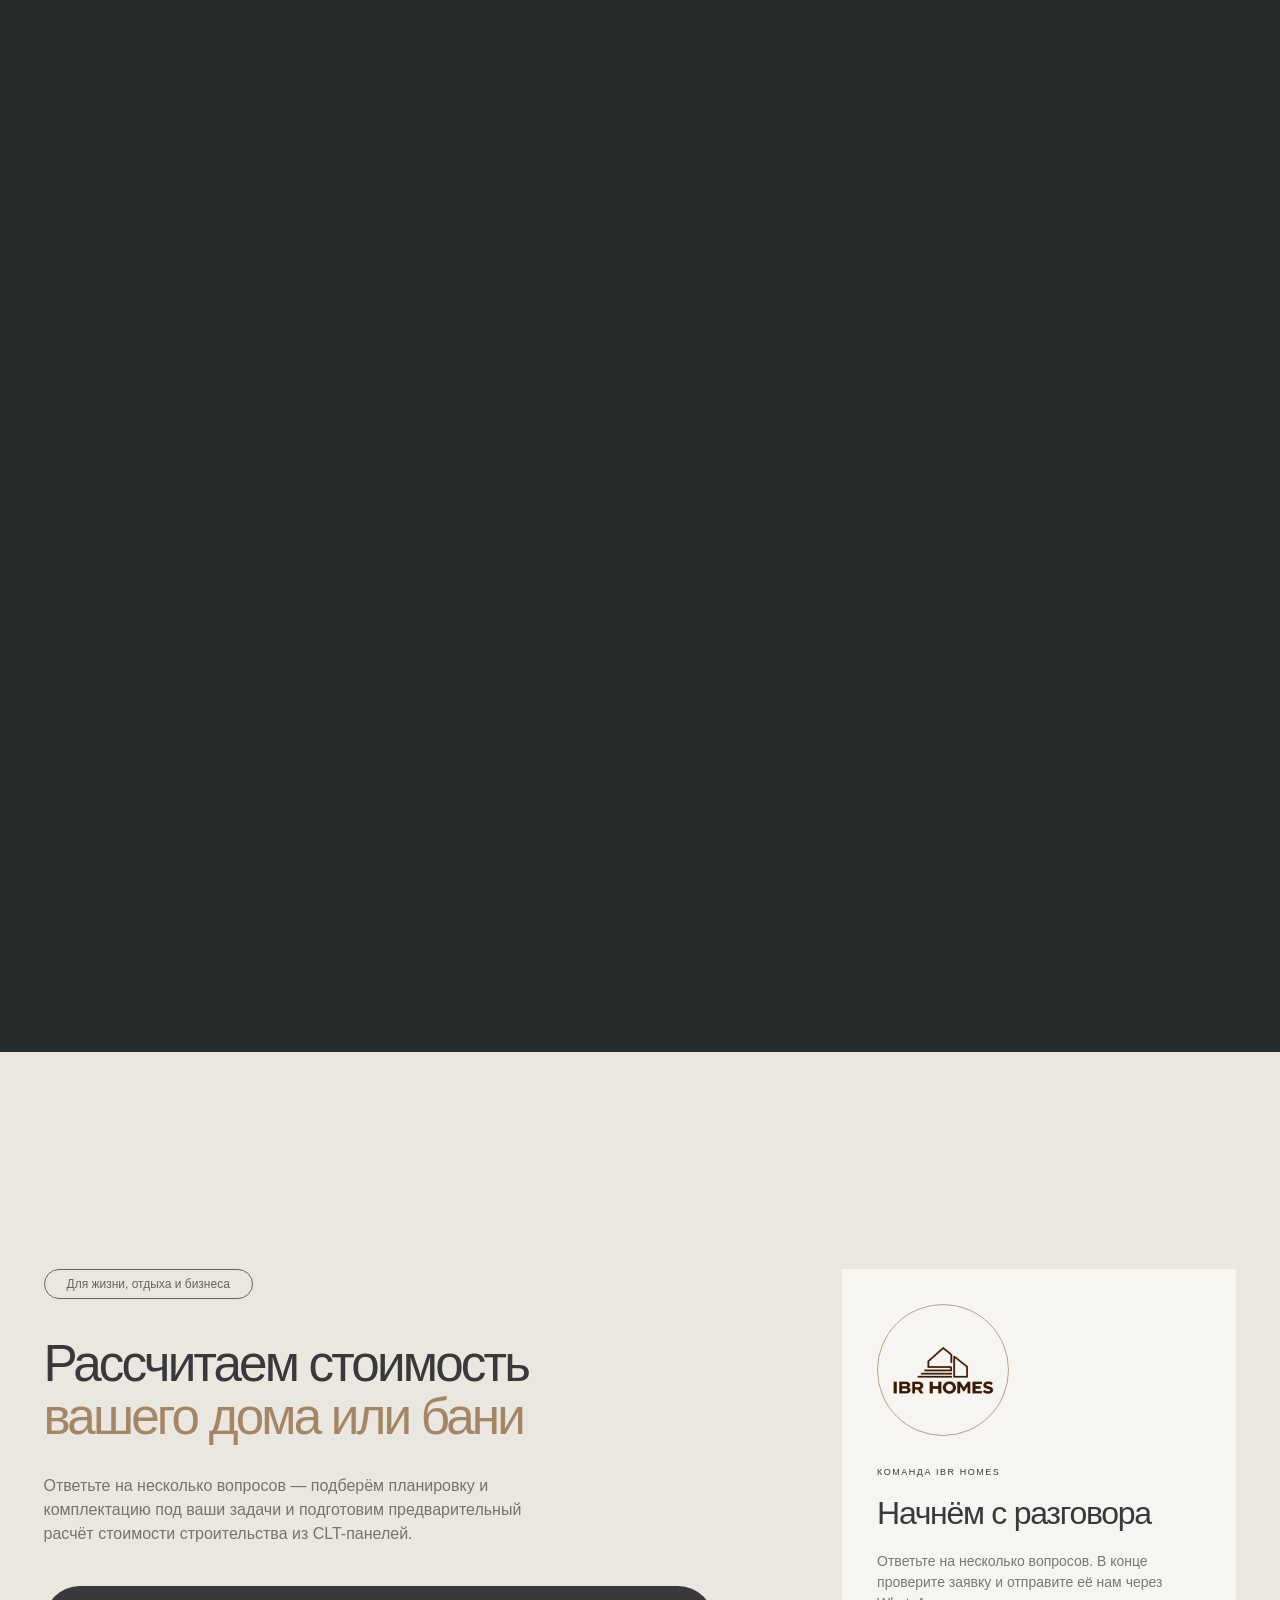
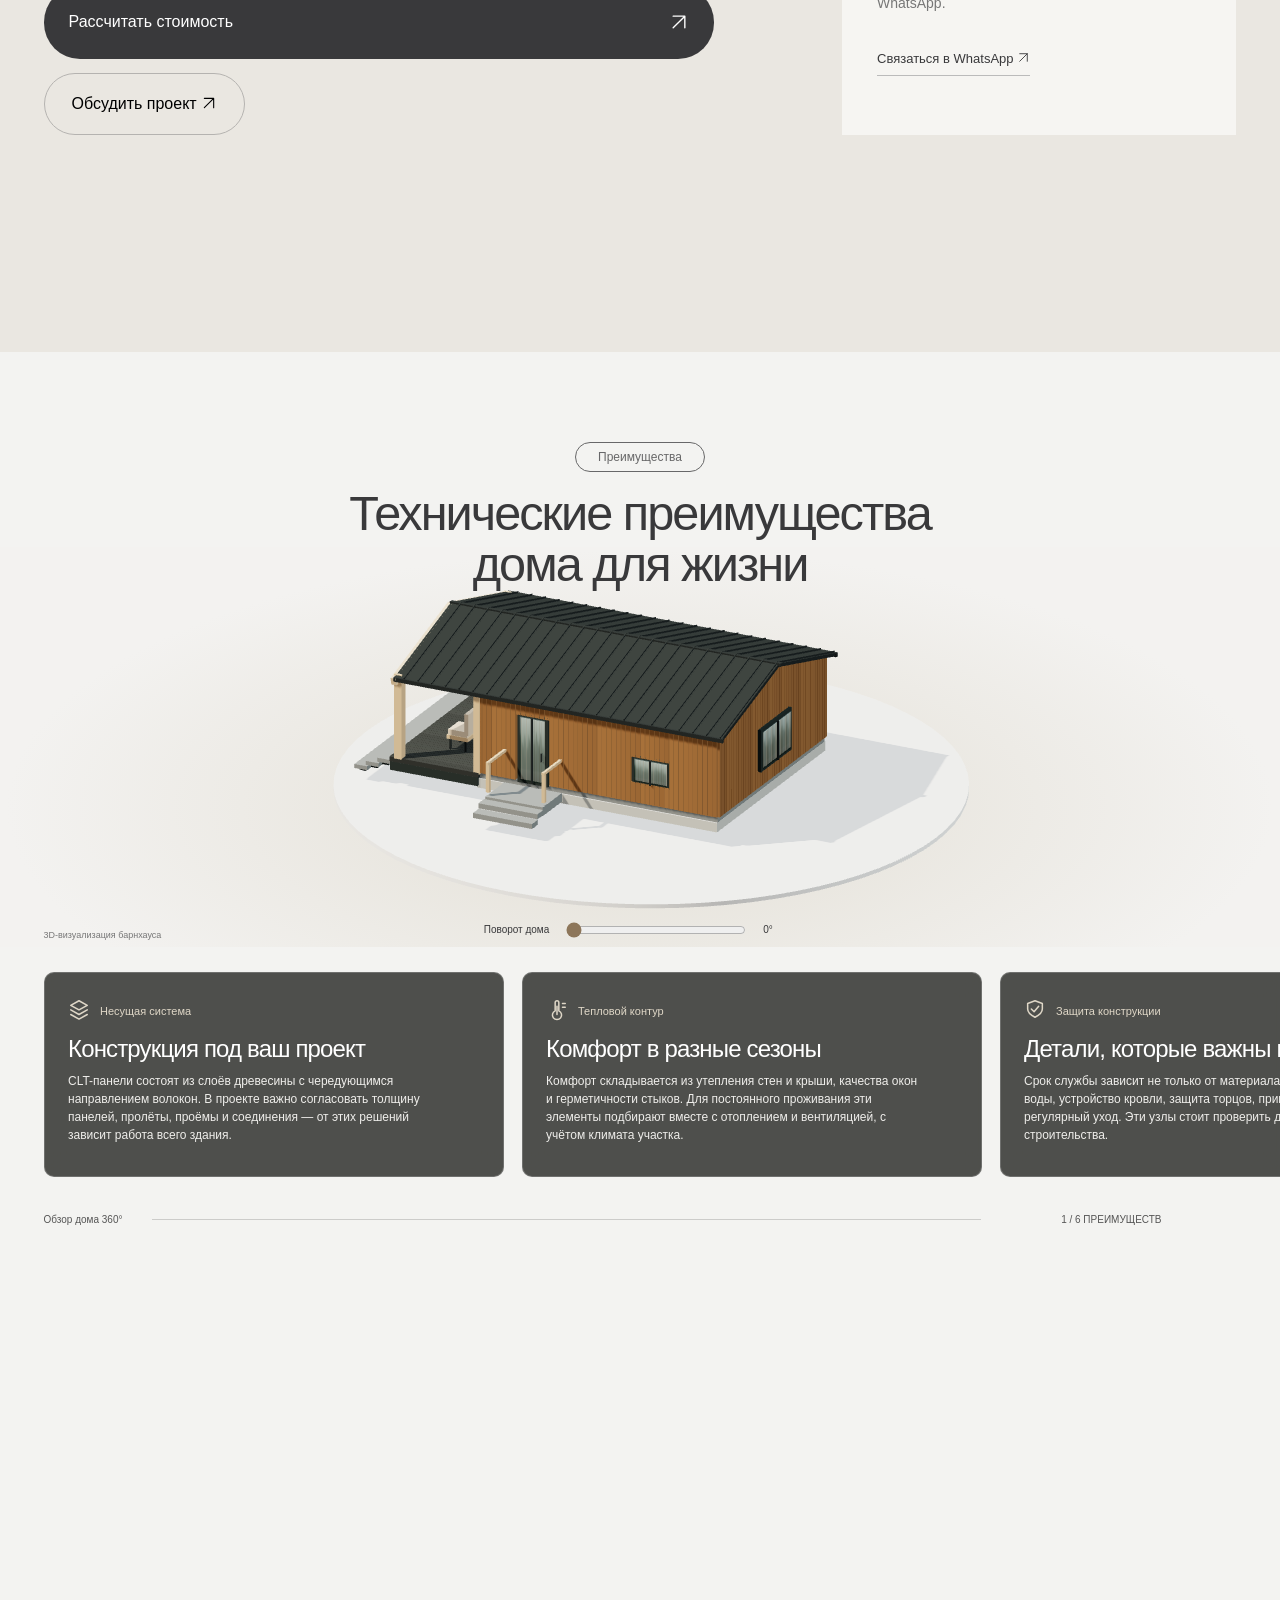
==== commit 10057dee: "Enlarge house model and clarify partner, FAQ and social contacts" ====
--- a/index.html
+++ b/index.html
@@ -1,11 +1,11 @@
 <!doctype html>
-<html lang="ru"><head><meta charset="utf-8"><meta name="viewport" content="width=device-width,initial-scale=1"><meta name="theme-color" content="#f3f2f0"><title>IBR HOMES — дома и бани из CLT под ключ</title><meta name="description" content="IBR HOMES — дома, бани и базы отдыха из CLT. В строительстве с 2011 года. Собственное производство, проектирование и строительство под ключ. Рассчитайте стоимость проекта."><link rel="stylesheet" href="styles.css?v=18"><link rel="stylesheet" href="module.css?v=18"><link rel="stylesheet" href="onepage.css?v=18"><link rel="stylesheet" href="motion.css?v=18"><script src="translations.js?v=21" defer></script><script src="i18n.js?v=18" defer></script><script src="calculator-config.js?v=18" defer></script><script src="module-data.js?v=18" defer></script><script src="module.js?v=19" defer></script><script src="motion.js?v=18" defer></script><script type="module" src="house-model.js?v=18"></script><script src="technical-story.js?v=18" defer></script><script src="icons.js?v=18" defer></script><link rel="stylesheet" href="client-update.css?v=18"><link rel="stylesheet" href="construction.css?v=18"><link rel="stylesheet" href="circle-merge.css?v=18"><link rel="stylesheet" href="site-update.css?v=21"><link rel="stylesheet" href="photo-update.css?v=18"><script src="steps.js?v=19" defer></script><link rel="stylesheet" href="collection.css?v=18"><link rel="stylesheet" href="experience.css?v=21"><script src="experience.js?v=18" defer></script><link rel="stylesheet" href="projects-update.css?v=18"><script src="hero-gallery.js?v=18" defer></script><link rel="stylesheet" href="steps-refinement.css?v=19"><link rel="stylesheet" href="facade-selector.css?v=20"><script src="facade-selector.js?v=19" defer></script></head>
+<html lang="ru"><head><meta charset="utf-8"><meta name="viewport" content="width=device-width,initial-scale=1"><meta name="theme-color" content="#f3f2f0"><title>IBR HOMES — дома и бани из CLT под ключ</title><meta name="description" content="IBR HOMES — дома, бани и базы отдыха из CLT. В строительстве с 2011 года. Собственное производство, проектирование и строительство под ключ. Рассчитайте стоимость проекта."><link rel="stylesheet" href="styles.css?v=18"><link rel="stylesheet" href="module.css?v=18"><link rel="stylesheet" href="onepage.css?v=18"><link rel="stylesheet" href="motion.css?v=18"><script src="translations.js?v=22" defer></script><script src="i18n.js?v=18" defer></script><script src="calculator-config.js?v=18" defer></script><script src="module-data.js?v=18" defer></script><script src="module.js?v=19" defer></script><script src="motion.js?v=18" defer></script><script type="module" src="house-model.js?v=22"></script><script src="technical-story.js?v=18" defer></script><script src="icons.js?v=18" defer></script><link rel="stylesheet" href="client-update.css?v=18"><link rel="stylesheet" href="construction.css?v=18"><link rel="stylesheet" href="circle-merge.css?v=18"><link rel="stylesheet" href="site-update.css?v=22"><link rel="stylesheet" href="photo-update.css?v=18"><script src="steps.js?v=19" defer></script><link rel="stylesheet" href="collection.css?v=18"><link rel="stylesheet" href="experience.css?v=21"><script src="experience.js?v=18" defer></script><link rel="stylesheet" href="projects-update.css?v=18"><script src="hero-gallery.js?v=18" defer></script><link rel="stylesheet" href="steps-refinement.css?v=19"><link rel="stylesheet" href="facade-selector.css?v=20"><script src="facade-selector.js?v=19" defer></script></head>
 <body class="module-page onepage"><a class="skip" href="#catalog">Перейти к каталогу</a><div class="reading-progress" aria-hidden="true"></div>
 <header class="module-header" id="top"><a class="module-logo" href="#top" aria-label="IBR HOMES — на главную"><img src="assets/client/logo-transparent.webp" width="156" height="80" alt="IBR HOMES"></a><nav aria-label="Основная навигация"><a href="#catalog">Проекты</a><a href="#estimate-section">Рассчитать проект</a></nav></header>
 <div class="floating-nav"><div class="language-switch" role="group" aria-label="Выбор языка"><button type="button" data-language="ru" lang="ru" aria-pressed="true">RU</button><button type="button" data-language="kk" lang="kk" aria-pressed="false">ҚАЗ</button></div><button class="pill menu-toggle" aria-label="Открыть меню" aria-controls="module-menu" aria-expanded="false"><span class="menu-lines" aria-hidden="true"></span></button><button class="pill dark" data-quiz="full">Оставить заявку <span>↗</span></button></div>
 <dialog class="menu-dialog" id="module-menu" aria-label="Меню"><div class="menu-top"><a href="#top">IBR.HOMES</a><button class="pill" data-close>Закрыть ×</button></div><nav><a href="#about">Технология CLT <span>01</span></a><a href="#steps">Этапы работы <span>02</span></a><a href="#estimate-section">Калькулятор <span>03</span></a><a href="#catalog">Проекты <span>04</span></a><a href="#facades">Фасады <span>05</span></a><a href="#faq">Вопросы <span>06</span></a><a href="#contacts">Контакты <span>07</span></a></nav><a class="menu-phone" href="tel:+77007249123">+7 700 724 91 23</a></dialog>
 <main>
-<div class="hero-scroll"><section class="module-hero"><div class="hero-frames"><img class="hero-frame is-active" src="assets/collection/hero.webp" srcset="assets/collection/hero-small.webp 800w, assets/collection/hero.webp 1280w" sizes="100vw" alt="Современный дом с серым фасадом и открытой террасой" fetchpriority=high decoding="async"><img class="hero-frame" src="assets/collection/barn-house.webp" srcset="assets/collection/barn-house-small.webp 800w, assets/collection/barn-house.webp 1920w" sizes="100vw" alt="Барнхаус с деревянным фасадом" loading=lazy decoding="async"><img class="hero-frame" src="assets/collection/hightech.webp" srcset="assets/collection/hightech-small.webp 800w, assets/collection/hightech.webp 1920w" sizes="100vw" alt="Дом в стиле хай-тек" loading=lazy decoding="async"><img class="hero-frame" src="assets/collection/fachwerk.webp" srcset="assets/collection/fachwerk-small.webp 800w, assets/collection/fachwerk.webp 1920w" sizes="100vw" alt="Дом в стиле фахверк" loading=lazy decoding="async"></div><div class="hero-gallery-controls" role="group" aria-label="Фотографии первого экрана"><button type="button" data-hero-slide="0" aria-pressed="true"><span>01</span><span>Дом с террасой</span></button><button type="button" data-hero-slide="1" aria-pressed="false"><span>02</span><span>Барнхаус</span></button><button type="button" data-hero-slide="2" aria-pressed="false"><span>03</span><span>Хай-тек</span></button><button type="button" data-hero-slide="3" aria-pressed="false"><span>04</span><span>Фахверк</span></button></div><div class="hero-scroll-cue" aria-hidden="true">ЛИСТАЙТЕ, ЧТОБЫ УВИДЕТЬ БОЛЬШЕ <i></i><span>01 / 04</span></div><div class="hero-content"><div class="hero-brand"><h1><span class="sr-only">IBR HOMES</span><svg viewBox="0 0 1320 205" preserveAspectRatio="xMinYMid meet" aria-hidden="true"><text x="0" y="183" textLength="1320" lengthAdjust="spacingAndGlyphs">IBR.HOMES</text></svg></h1><div><span>ДОМА · БАНИ · БАЗЫ ОТДЫХА</span><span>АСТАНА, КАЗАХСТАН</span></div></div><div class="module-hero-title"><h2>Дом нового<br><span>поколения</span></h2><p>Создадим дом из CLT под ключ до 3 месяцев — от проекта до готового решения.</p></div><div class="hero-bottom"><p>В строительстве с 2011 года.<br>Собственное производство.<span class="hero-partner" title="Segezha Group — международная лесопромышленная компания из России"><span>Официальный партнёр</span> <strong lang="en">Segezha Group</strong></span></p><button data-quiz="full">Рассчитать стоимость <span>↗</span></button></div></div><span class="photo-disclaimer">Фото из подборки IBR HOMES</span></section></div>
+<div class="hero-scroll"><section class="module-hero"><div class="hero-frames"><img class="hero-frame is-active" src="assets/collection/hero.webp" srcset="assets/collection/hero-small.webp 800w, assets/collection/hero.webp 1280w" sizes="100vw" alt="Современный дом с серым фасадом и открытой террасой" fetchpriority=high decoding="async"><img class="hero-frame" src="assets/collection/barn-house.webp" srcset="assets/collection/barn-house-small.webp 800w, assets/collection/barn-house.webp 1920w" sizes="100vw" alt="Барнхаус с деревянным фасадом" loading=lazy decoding="async"><img class="hero-frame" src="assets/collection/hightech.webp" srcset="assets/collection/hightech-small.webp 800w, assets/collection/hightech.webp 1920w" sizes="100vw" alt="Дом в стиле хай-тек" loading=lazy decoding="async"><img class="hero-frame" src="assets/collection/fachwerk.webp" srcset="assets/collection/fachwerk-small.webp 800w, assets/collection/fachwerk.webp 1920w" sizes="100vw" alt="Дом в стиле фахверк" loading=lazy decoding="async"></div><div class="hero-gallery-controls" role="group" aria-label="Фотографии первого экрана"><button type="button" data-hero-slide="0" aria-pressed="true"><span>01</span><span>Дом с террасой</span></button><button type="button" data-hero-slide="1" aria-pressed="false"><span>02</span><span>Барнхаус</span></button><button type="button" data-hero-slide="2" aria-pressed="false"><span>03</span><span>Хай-тек</span></button><button type="button" data-hero-slide="3" aria-pressed="false"><span>04</span><span>Фахверк</span></button></div><div class="hero-scroll-cue" aria-hidden="true">ЛИСТАЙТЕ, ЧТОБЫ УВИДЕТЬ БОЛЬШЕ <i></i><span>01 / 04</span></div><div class="hero-content"><div class="hero-brand"><h1><span class="sr-only">IBR HOMES</span><svg viewBox="0 0 1320 205" preserveAspectRatio="xMinYMid meet" aria-hidden="true"><text x="0" y="183" textLength="1320" lengthAdjust="spacingAndGlyphs">IBR.HOMES</text></svg></h1><div><span>ДОМА · БАНИ · БАЗЫ ОТДЫХА</span><span>АСТАНА, КАЗАХСТАН</span></div></div><div class="module-hero-title"><h2>Дом нового<br><span>поколения</span></h2><p>Создадим дом из CLT под ключ до 3 месяцев — от проекта до готового решения.</p></div><div class="hero-bottom"><p>В строительстве с 2011 года.<br>Собственное производство.<span class="hero-partner" title="Segezha Group — международная лесопромышленная компания из России"><span>Официальный партнёр</span> <strong lang="en">Segezha Group</strong><span class="hero-partner-description">Крупная международная компания из России по переработке леса</span></span></p><button data-quiz="full">Рассчитать стоимость <span>↗</span></button></div></div><span class="photo-disclaimer">Фото из подборки IBR HOMES</span></section></div>
 <section class="module-steps section-pad steps-scene" id="steps" aria-labelledby="steps-title">
 <div class="steps-sticky">
 <div class="module-heading"><span class="tag">Этапы работы</span><h2 id="steps-title">Четыре шага<br>к вашему дому</h2><p>Сначала определяем задачу.<br>Затем превращаем её в проект.</p></div>
@@ -15,7 +15,7 @@
 </div></section>
 <section class="story clt-story" id="about" aria-labelledby="clt-title"><div class="story-bg"><img src="assets/photos/house-04.webp" srcset="assets/photos/house-04-small.webp 800w, assets/photos/house-04.webp 1600w" sizes="100vw" alt="Деревянный фасад и панорамные окна" loading="lazy" decoding="async"></div><div class="story-content"><div class="clt-intro"><span class="tag">Что такое CLT-конструкции</span><h2 id="clt-title">Технология CLT</h2><p class="clt-expansion" lang="en">Cross Laminated Timber</p><p>Перекрёстно-склеенные деревянные плиты применяются для строительства жилых и общественных зданий в качестве элементов стен, перекрытий, покрытий и перегородок.</p></div><div class="clt-explainer"><div class="clt-stack" role="img" aria-label="Схема панели CLT: пять перекрёстных слоёв древесины"><div class="clt-stack-scene" aria-hidden="true"><i></i><i></i><i></i><i></i><i></i></div><span>Схема перекрёстных слоёв</span></div><div class="clt-copy"><p>Благодаря технологии изготовления обладают превосходными прочностными характеристиками и выдерживают большие нагрузки. Продольные слои плиты определяют несущую способность, поперечные — продольную жёсткость.</p><p>Клеевой шов прочнее древесины. Используются только безвредные клеевые системы, сертифицированные в Европе.</p></div></div><div class="clt-conclusion"><a class="outline-button" href="#estimate-section">Обсудить дом из CLT ↗</a></div></div></section>
 <section class="module-benefits section-pad" id="clt-benefits"><div class="module-heading"><span class="tag">Преимущества CLT</span><h2 class="reveal">Современная технология<br>Естественный комфорт</h2></div><div class="benefits-grid stagger-group"><article><span class="benefit-symbol" data-clt-icon="strength" aria-hidden="true"></span><h3>Высокая несущая способность</h3><p>Перекрёстная структура позволяет использовать панели в качестве основных конструктивных элементов здания.</p></article><article><span class="benefit-symbol" data-clt-icon="geometry" aria-hidden="true"></span><h3>Стабильность размеров</h3><p>Технология снижает усадку и склонность древесины к деформации, помогая сохранять геометрию конструкций.</p></article><article><span class="benefit-symbol" data-clt-icon="speed" aria-hidden="true"></span><h3>Сокращение сроков строительства</h3><p>Панели изготавливаются по проекту на производстве и поступают на объект подготовленными к монтажу.</p></article><article><span class="benefit-symbol" data-clt-icon="precision" aria-hidden="true"></span><h3>Точность изготовления</h3><p>Заводская обработка обеспечивает соответствие проектным размерам, точность проёмов и соединений.</p></article><article><span class="benefit-symbol" data-clt-icon="wood" aria-hidden="true"></span><h3>Эстетика натуральной древесины</h3><p>В зависимости от проекта поверхность панелей может оставаться открытой и использоваться как часть оформления интерьера.</p></article><article><span class="benefit-symbol" data-clt-icon="comfort" aria-hidden="true"></span><h3>Для круглогодичного проживания</h3><p>CLT-панели формируют прочную основу дома. В сочетании с рассчитанным под климат утеплением, качественными окнами, вентиляцией и отоплением технология подходит для строительства домов постоянного проживания.</p></article></div></section>
-<div class="circle-shell merge-scene"><section class="circle-scene"><img src="assets/collection/production-architecture.webp" srcset="assets/collection/production-architecture-small.webp 800w, assets/collection/production-architecture.webp 2560w" sizes="100vw" width="2560" height="1707" alt="Современный деревянный дом на склоне" loading="lazy" decoding="async"><div class="circle-content"><article><h3>Производим</h3><p>Изготавливаем из CLT-панелей модульные дома на собственном производстве.</p></article><article><h3>Проектируем</h3><p>Разрабатываем планировки с учётом ваших задач, пожеланий и особенностей участка.</p></article><article><h3>Строим</h3><p>Возводим дома под ключ — с отделкой и инженерными системами.</p></article></div><div class="merged-brand"><img src="assets/client/logo-transparent.webp" alt="IBR HOMES" width="312" height="159" loading="lazy"></div></section></div>
+<div class="circle-shell merge-scene" id="approach"><section class="circle-scene"><img src="assets/collection/production-architecture.webp" srcset="assets/collection/production-architecture-small.webp 800w, assets/collection/production-architecture.webp 2560w" sizes="100vw" width="2560" height="1707" alt="Современный деревянный дом на склоне" loading="lazy" decoding="async"><div class="circle-content"><article><h3>Производим</h3><p>Изготавливаем из CLT-панелей модульные дома на собственном производстве.</p></article><article><h3>Проектируем</h3><p>Разрабатываем планировки с учётом ваших задач, пожеланий и особенностей участка.</p></article><article><h3>Строим</h3><p>Возводим дома под ключ — с отделкой и инженерными системами.</p></article></div><div class="merged-brand"><img src="assets/client/logo-transparent.webp" alt="IBR HOMES" width="312" height="159" loading="lazy"></div></section></div>
 <section class="estimate-section section-pad" id="estimate-section"><div><span class="tag">Для жизни, отдыха и бизнеса</span><h2 class="reveal">Рассчитаем стоимость<br><em>вашего дома или бани</em></h2><p>Ответьте на несколько вопросов — подберём планировку и комплектацию под ваши задачи и подготовим предварительный расчёт стоимости строительства из CLT-панелей.</p><div class="estimate-buttons"><button class="big-button" data-quiz="full">Рассчитать стоимость <span>↗</span></button><button class="outline-button" data-quiz="budget">Обсудить проект ↗</button></div></div><aside class="advisor-card"><div class="advisor-monogram"><img src="assets/client/logo-transparent.webp" alt="IBR HOMES" width="156" height="80" loading="lazy"></div><span class="eyebrow">КОМАНДА IBR HOMES</span><h3>Начнём с разговора</h3><p>Ответьте на несколько вопросов. В конце проверите заявку и отправите её нам через WhatsApp.</p><a href="https://wa.me/77007249123" target="_blank" rel="noopener noreferrer">Связаться в WhatsApp ↗</a></aside></section>
 <section class="house-sequence tech-story sync-construction model-construction" id="construction" aria-labelledby="construction-title"><span id="technology" class="section-anchor"></span><div class="house-sequence-sticky"><div class="sequence-heading"><span class="tag">Преимущества</span><h2 id="construction-title">Технические преимущества<br>дома для жизни</h2><p>От конструкции к комфорту.<br>Шесть решений, которые<br>важно продумать вместе.</p></div><div class="tech-story-window"><div class="tech-model"><div class="house-model-view" role="img" aria-label="Объёмная модель барнхауса с террасой"><img class="model-fallback" src="assets/collection/barn-house.webp" alt="Барнхаус с террасой" loading="lazy"><canvas id="house-model-canvas" aria-hidden="true"></canvas></div><div class="model-controls"><label for="house-angle">Поворот дома</label><input id="house-angle" type="range" disabled min="0" max="360" value="0" step="1" aria-label="Поворот дома в градусах"><output for="house-angle" id="house-angle-value">0°</output></div><span class="model-source">3D-визуализация барнхауса</span></div><div class="tech-feature-viewport"><div class="tech-story-track"><article class="tech-feature"><div class="tech-feature-photo"><img src="assets/photos/house-03.webp" srcset="assets/photos/house-03-small.webp 800w, assets/photos/house-03.webp 1600w" sizes="(max-width: 700px) 100vw, 50vw" alt="Фотография дома из подборки IBR HOMES" loading="lazy"><span>01</span></div><div class="tech-feature-meta"><span>▤</span>Несущая система</div><h3>Конструкция под ваш проект</h3><p>CLT-панели состоят из слоёв древесины с чередующимся направлением волокон. В проекте важно согласовать толщину панелей, пролёты, проёмы и соединения — от этих решений зависит работа всего здания.</p><div class="tech-feature-foot"><span>Что обсуждаем</span><p>План этажей, нагрузки и узлы соединений.</p></div></article><article class="tech-feature"><div class="tech-feature-photo"><img src="assets/photos/house-08.webp" srcset="assets/photos/house-08-small.webp 800w, assets/photos/house-08.webp 1100w" sizes="(max-width: 700px) 100vw, 50vw" alt="Фотография дома из подборки IBR HOMES" loading="lazy"><span>02</span></div><div class="tech-feature-meta"><span>◒</span>Тепловой контур</div><h3>Комфорт в разные сезоны</h3><p>Комфорт складывается из утепления стен и крыши, качества окон и герметичности стыков. Для постоянного проживания эти элементы подбирают вместе с отоплением и вентиляцией, с учётом климата участка.</p><div class="tech-feature-foot"><span>Что обсуждаем</span><p>Состав ограждающих конструкций, окна и отопление.</p></div></article><article class="tech-feature"><div class="tech-feature-photo"><img src="assets/photos/house-07.webp" srcset="assets/photos/house-07-small.webp 800w, assets/photos/house-07.webp 1280w" sizes="(max-width: 700px) 100vw, 50vw" alt="Фотография дома из подборки IBR HOMES" loading="lazy"><span>03</span></div><div class="tech-feature-meta"><span>⌁</span>Защита конструкции</div><h3>Детали, которые важны надолго</h3><p>Срок службы зависит не только от материала стен. Важны отвод воды, устройство кровли, защита торцов, примыкания окон и регулярный уход. Эти узлы стоит проверить до начала строительства.</p><div class="tech-feature-foot"><span>Что обсуждаем</span><p>Кровлю, водоотвод, фасад и правила эксплуатации.</p></div></article><article class="tech-feature"><div class="tech-feature-photo"><img src="assets/photos/house-03.webp" srcset="assets/photos/house-03-small.webp 800w, assets/photos/house-03.webp 1600w" sizes="(max-width: 700px) 100vw, 50vw" alt="Фотография дома из подборки IBR HOMES" loading="lazy"><span>04</span></div><div class="tech-feature-meta"><span>⊞</span>Инженерные системы</div><h3>Удобство ежедневной жизни</h3><p>Расположение кухни, санузлов и технической зоны определяет трассы коммуникаций. Если предусмотреть их заранее, проще согласовать проходы через конструкции и доступ для обслуживания оборудования.</p><div class="tech-feature-foot"><span>Что обсуждаем</span><p>Воду, канализацию, электрику и вентиляцию.</p></div></article><article class="tech-feature"><div class="tech-feature-photo"><img src="assets/photos/house-08.webp" srcset="assets/photos/house-08-small.webp 800w, assets/photos/house-08.webp 1100w" sizes="(max-width: 700px) 100vw, 50vw" alt="Фотография дома из подборки IBR HOMES" loading="lazy"><span>05</span></div><div class="tech-feature-meta"><span>↗</span>Пространство и свет</div><h3>Планировка под вашу семью</h3><p>Участок задаёт виды из окон, стороны света и вход в дом. Общую зону, спальни, хранение и террасу полезно рассматривать как один сценарий жизни — от утреннего света до вечерней приватности.</p><div class="tech-feature-foot"><span>Что обсуждаем</span><p>Состав семьи, привычки, ориентацию и сценарии комнат.</p></div></article><article class="tech-feature"><div class="tech-feature-photo"><img src="assets/photos/house-07.webp" srcset="assets/photos/house-07-small.webp 800w, assets/photos/house-07.webp 1280w" sizes="(max-width: 700px) 100vw, 50vw" alt="Фотография дома из подборки IBR HOMES" loading="lazy"><span>06</span></div><div class="tech-feature-meta"><span>⤴</span>Подготовка к монтажу</div><h3>Продуманный путь до участка</h3><p>Доставка и установка требуют места для подъезда и работы техники. Основание выбирают по условиям грунта и проектным нагрузкам; расположение коммуникаций согласуют до прибытия конструкций.</p><div class="tech-feature-foot"><span>Что обсуждаем</span><p>Подъезд, основание, зону разгрузки и последовательность работ.</p></div></article></div></div></div><div class="sequence-bottom"><span class="sequence-status">Обзор дома 360°</span><i></i><span class="tech-story-count">1 / 6 ПРЕИМУЩЕСТВ</span></div></div></section>
 
@@ -34,8 +34,8 @@
 <div class="facade-foot"><p>Выбранный оттенок добавим к заявке. Применение к вашему проекту обсудим отдельно.</p><a href="#catalog">Выбрать проект <span aria-hidden="true">↗</span></a></div>
 <p class="sr-only" id="facade-status" role="status"></p>
 </section>
-<section class="module-faq section-pad" id="faq"><div><span class="tag">FAQ</span><h2>Понятные ответы<br>на важные вопросы</h2></div><nav class="faq-list" aria-label="Перейти к разделу по вопросу"><a class="faq-link" href="#about"><span><span class="faq-question">Что такое CLT?</span><span class="faq-destination">Технология CLT</span></span><span aria-hidden="true">↗</span></a><a class="faq-link" href="#catalog"><span><span class="faq-question">Можно изменить планировку?</span><span class="faq-destination">Дома и бани</span></span><span aria-hidden="true">↗</span></a><a class="faq-link" href="#construction"><span><span class="faq-question">Что входит в комплектацию?</span><span class="faq-destination">Технические преимущества</span></span><span aria-hidden="true">↗</span></a><a class="faq-link" href="#estimate-section"><span><span class="faq-question">Какая стоимость и сроки?</span><span class="faq-destination">Расчёт проекта</span></span><span aria-hidden="true">↗</span></a><a class="faq-link" href="#steps"><span><span class="faq-question">Если участка пока нет?</span><span class="faq-destination">Этапы работы</span></span><span aria-hidden="true">↗</span></a><a class="faq-link" href="#steps"><span><span class="faq-question">Как обсуждается доставка?</span><span class="faq-destination">Подготовка и реализация</span></span><span aria-hidden="true">↗</span></a><a class="faq-link" href="#contacts"><span><span class="faq-question">Есть ли кредит или рассрочка?</span><span class="faq-destination">Уточнить у команды</span></span><span aria-hidden="true">↗</span></a><a class="faq-link" href="#estimate-section"><span><span class="faq-question">Как отправляется заявка?</span><span class="faq-destination">Заявка на расчёт</span></span><span aria-hidden="true">↗</span></a></nav><div class="question-strip"><h3>Остался свой вопрос?</h3><button class="outline-button" data-quiz="question">Задать команде ↗</button></div></section>
-<footer class="section-pad" id="contacts"><span class="tag">IBR HOMES · Астана</span><h2>Ваш дом<br>Начнём?</h2><div class="footer-links"><a href="tel:+77007249123">+7 700 724 91 23</a><a href="https://wa.me/77007249123" target="_blank" rel="noopener noreferrer">WhatsApp ↗</a><button class="text-button" data-quiz="full">Оставить заявку ↗</button><a href="#top">Наверх ↑</a></div><nav class="footer-nav" aria-label="Навигация в подвале"><a href="#steps">Этапы</a><a href="#estimate-section">Расчёт</a><a href="#catalog">Проекты</a><a href="#faq">FAQ</a><a href="https://www.instagram.com/ibr_homes/" target="_blank" rel="noopener noreferrer">Instagram ↗</a><button class="text-button" id="privacy-open">Об обработке данных</button></nav><div class="footer-wordmark" aria-hidden="true">IBR.HOMES</div><div class="footer-bottom"><p>Дома. Бани. Базы отдыха.</p><p class="design-credit">designed by <span>@batyrkhan999666</span></p></div></footer>
+<section class="module-faq section-pad" id="faq"><div><span class="tag">FAQ</span><h2>Понятные ответы<br>на важные вопросы</h2></div><div class="faq-list"><nav aria-label="Вопросы по разделам сайта"><h3 class="faq-group-title">Разделы сайта</h3><a class="faq-link" href="#about"><span><span class="faq-question">Что такое CLT?</span><span class="faq-destination">Технология CLT</span></span><span aria-hidden="true">↗</span></a><a class="faq-link" href="#clt-benefits"><span><span class="faq-question">Какие преимущества у CLT?</span><span class="faq-destination">Преимущества CLT</span></span><span aria-hidden="true">↗</span></a><a class="faq-link" href="#approach"><span><span class="faq-question">Что мы производим, проектируем и строим?</span><span class="faq-destination">Наш подход</span></span><span aria-hidden="true">↗</span></a><a class="faq-link" href="#steps"><span><span class="faq-question">Как проходит работа над домом?</span><span class="faq-destination">Четыре шага к вашему дому</span></span><span aria-hidden="true">↗</span></a><a class="faq-link" href="#catalog"><span><span class="faq-question">Какие дома и планировки можно выбрать?</span><span class="faq-destination">Проекты</span></span><span aria-hidden="true">↗</span></a><a class="faq-link" href="#facades"><span><span class="faq-question">Как выбрать цвет фасада?</span><span class="faq-destination">Фасады · День и ночь</span></span><span aria-hidden="true">↗</span></a><a class="faq-link" href="#construction"><span><span class="faq-question">Какие решения делают дом комфортным?</span><span class="faq-destination">Технические преимущества</span></span><span aria-hidden="true">↗</span></a><a class="faq-link" href="#estimate-section"><span><span class="faq-question">Как рассчитать стоимость проекта?</span><span class="faq-destination">Расчёт проекта</span></span><span aria-hidden="true">↗</span></a><a class="faq-link" href="#contacts"><span><span class="faq-question">Как связаться с IBR HOMES?</span><span class="faq-destination">Контакты</span></span><span aria-hidden="true">↗</span></a></nav><div class="faq-answers"><h3 class="faq-group-title">Другие вопросы</h3><details><summary>Можно изменить планировку?<span aria-hidden="true">+</span></summary><p>Пожелания к планировке обсуждаем на этапе проекта. Возможность переноса стен, проёмов и инженерных систем проверяем с учётом конструкции дома, затем согласуем окончательный вариант.</p></details><details><summary>Что входит в комплектацию?<span aria-hidden="true">+</span></summary><p>Состав работ и материалов согласуем индивидуально: конструкцию, утепление, окна, фасад, отделку и инженерные системы. Окончательную комплектацию фиксируем вместе с расчётом проекта.</p></details><details><summary>Если участка пока нет?<span aria-hidden="true">+</span></summary><p>Начать можно с обсуждения площади, планировки и бюджета. Когда участок будет выбран, уточним расположение дома, подъезд, основание и подключение коммуникаций.</p></details><details><summary>Как обсуждается доставка?<span aria-hidden="true">+</span></summary><p>Для расчёта доставки нужны адрес участка и информация о подъезде. Вместе обсудим маршрут, место для разгрузки и работы техники. Условия и стоимость согласуем до отправки дома.</p></details><details><summary>Какие сроки строительства?<span aria-hidden="true">+</span></summary><p>Срок зависит от проекта, комплектации и готовности участка. После согласования решений составим график производства, доставки и монтажа для вашего дома.</p></details><details><summary>Есть ли кредит или рассрочка?<span aria-hidden="true">+</span></summary><p>Доступность кредита или рассрочки и условия оплаты уточняйте у команды IBR HOMES при обсуждении проекта.</p></details></div></div><div class="question-strip"><h3>Остался свой вопрос?</h3><button class="outline-button" data-quiz="question">Задать команде ↗</button></div></section>
+<footer class="section-pad" id="contacts"><span class="tag">IBR HOMES · Астана</span><h2>Ваш дом<br>Начнём?</h2><div class="footer-links"><a href="tel:+77007249123">+7 700 724 91 23</a><a href="https://wa.me/77007249123" target="_blank" rel="noopener noreferrer">WhatsApp ↗</a><button class="text-button" data-quiz="full">Оставить заявку ↗</button><a href="#top">Наверх ↑</a></div><nav class="footer-nav" aria-label="Навигация в подвале"><a href="#steps">Этапы</a><a href="#estimate-section">Расчёт</a><a href="#catalog">Проекты</a><a href="#faq">FAQ</a><button class="text-button" id="privacy-open">Об обработке данных</button></nav><div class="footer-wordmark" aria-hidden="true">IBR.HOMES</div><div class="footer-bottom"><p>Дома. Бани. Базы отдыха.</p><a class="footer-instagram" href="https://www.instagram.com/ibr_homes/" target="_blank" rel="noopener noreferrer" aria-label="IBR HOMES в Instagram"><svg viewBox="0 0 24 24" aria-hidden="true"><rect x="3" y="3" width="18" height="18" rx="5"/><circle cx="12" cy="12" r="4"/><circle cx="17.5" cy="6.5" r=".8" fill="currentColor" stroke="none"/></svg><span>Instagram <strong>@ibr_homes</strong></span><span aria-hidden="true">↗</span></a><p class="design-credit">designed by <span>@batyrkhan999666</span></p></div></footer>
 </main>
 <button class="contact-bubble" aria-label="Открыть быстрый контакт" aria-expanded="false" aria-controls="contact-card">↗</button><aside id="contact-card" class="contact-card" hidden><button class="contact-close" aria-label="Закрыть быстрый контакт">×</button><span class="eyebrow">КОМАНДА IBR HOMES</span><h3>Обсудим ваш дом?</h3><p>Задайте вопрос или соберите параметры проекта.</p><button class="big-button" data-quiz="question">Задать вопрос ↗</button></aside>
 <dialog id="quiz" class="quiz-dialog" aria-labelledby="quiz-title"><button class="dialog-close" data-close aria-label="Закрыть расчёт">×</button><aside class="quiz-aside"><a href="#top">IBR.HOMES</a><div class="advisor-monogram"><img src="assets/client/logo-transparent.webp" alt="IBR HOMES" width="156" height="80" loading="lazy"></div><h3>Ваш проект<br>начинается здесь</h3><p>Пять вопросов помогут нам подобрать решение для дома, бани или базы отдыха.</p><small>Без автоматической отправки.<br>Финальное сообщение подтвердите в WhatsApp.</small></aside><div class="quiz-main"><div class="quiz-top"><span id="quiz-context">Расчёт дома</span><span id="quiz-counter"></span></div><div class="quiz-progress"><span></span></div><form id="module-form" novalidate><h2 id="quiz-title" tabindex="-1"></h2><div id="quiz-fields"></div><p id="quiz-error" role="alert"></p><div class="quiz-actions"><button type="button" class="text-button" id="quiz-back">← Назад</button><button class="big-button" type="submit" id="quiz-next">Далее ↗</button></div></form><div id="quiz-result" hidden><h2 tabindex="-1">Проверьте заявку</h2><dl id="quiz-summary"></dl><p class="caption" id="quiz-price"></p><p>Откройте WhatsApp и подтвердите отправку сообщения. Без этого заявка не поступит в компанию.</p><div class="quiz-actions"><button class="text-button" id="quiz-edit">← Изменить</button><a class="big-button" id="quiz-send" target="_blank" rel="noopener noreferrer">Открыть WhatsApp ↗</a></div><p role="status" id="quiz-status"></p></div></div></dialog>
--- a/site-update.css
+++ b/site-update.css
@@ -92,3 +92,22 @@
  .hero-content .hero-partner { margin-top: 6px; font-size: 10px; gap: 3px 8px; }
  .hero-partner strong { font-size: 13px; }
 }
+
+/* Partner description, section-aware FAQ and visible social contact. */
+.hero-partner .hero-partner-description{flex-basis:100%;max-width:440px;color:#ffffffe0;font-size:12px;line-height:1.45}
+.faq-group-title{font-size:12px;font-weight:400;letter-spacing:.08em;text-transform:uppercase;color:#777;margin:0 0 18px}
+.faq-answers{margin-top:45px}
+.faq-list summary:focus-visible{outline:2px solid #8e7e65;outline-offset:5px}
+.faq-list details[open] summary{color:var(--ink)}
+.faq-list details>p{line-height:1.65}
+.footer-instagram{display:flex;align-items:center;gap:12px;font-size:14px;line-height:1.4;padding:10px 0;transition:opacity .25s}
+.footer-instagram svg{width:25px;height:25px;fill:none;stroke:currentColor;stroke-width:1.5;flex:none}
+.footer-instagram strong{font-weight:400;margin-left:8px}
+.footer-instagram:hover{opacity:.6}
+.footer-instagram:focus-visible{outline:2px solid currentColor;outline-offset:5px}
+@media(max-width:700px){
+ .hero-partner .hero-partner-description{font-size:10px;line-height:1.4;max-width:290px}
+ .faq-answers{margin-top:35px}
+ .footer-instagram{font-size:15px}
+}
+@media(prefers-reduced-motion:reduce){.faq-list details>p{animation:none}}
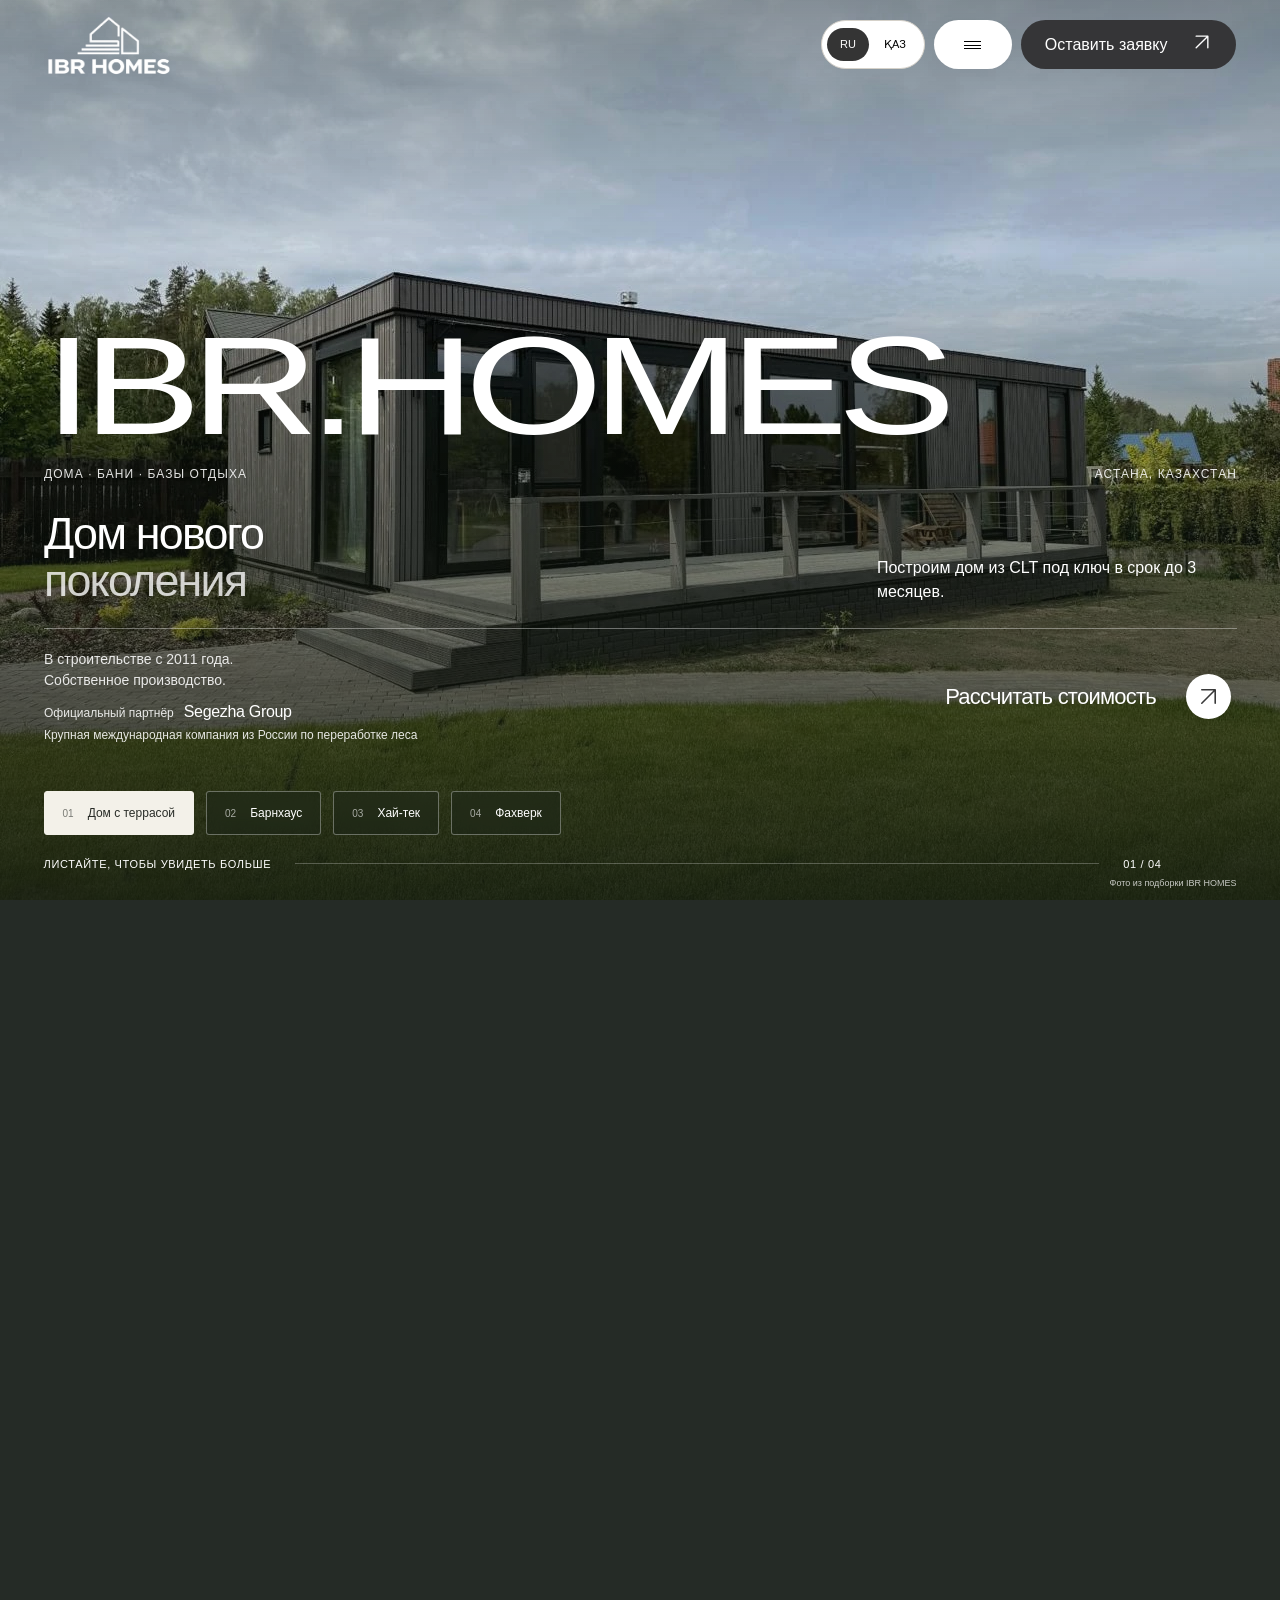
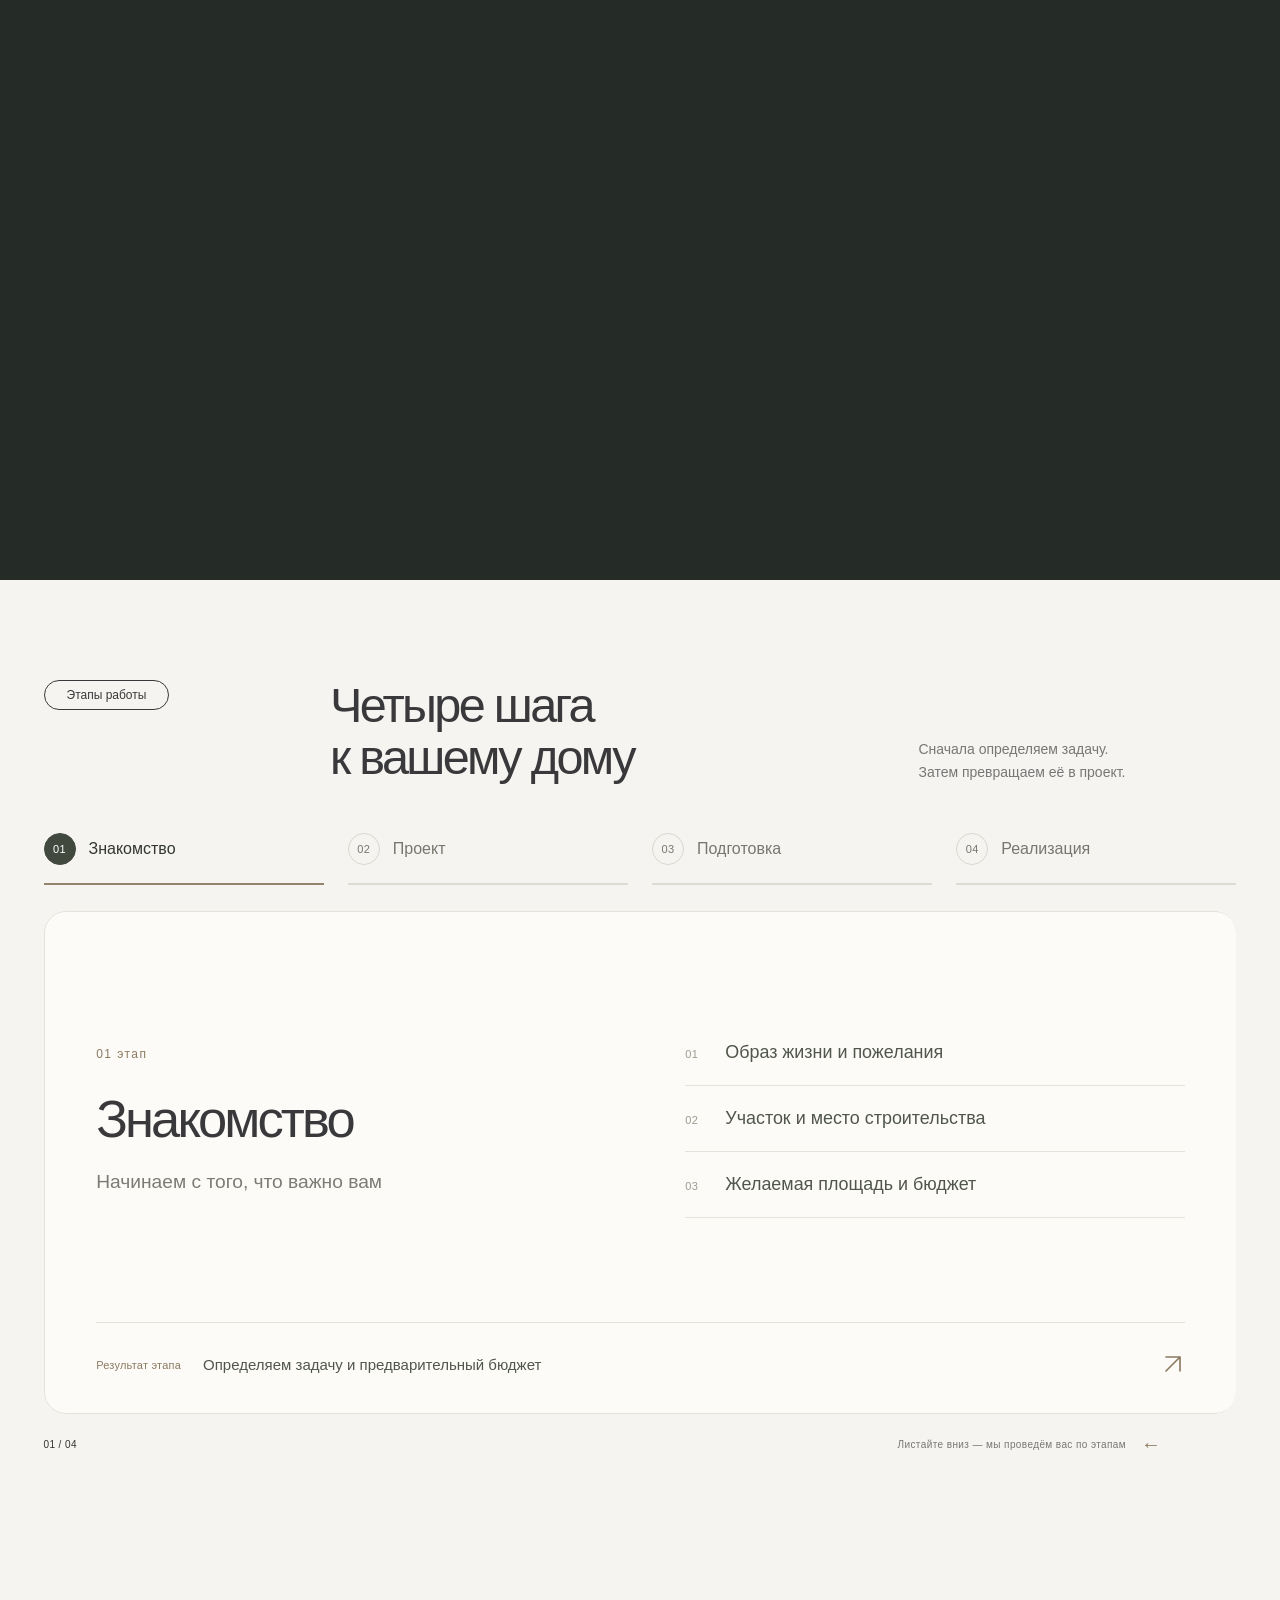
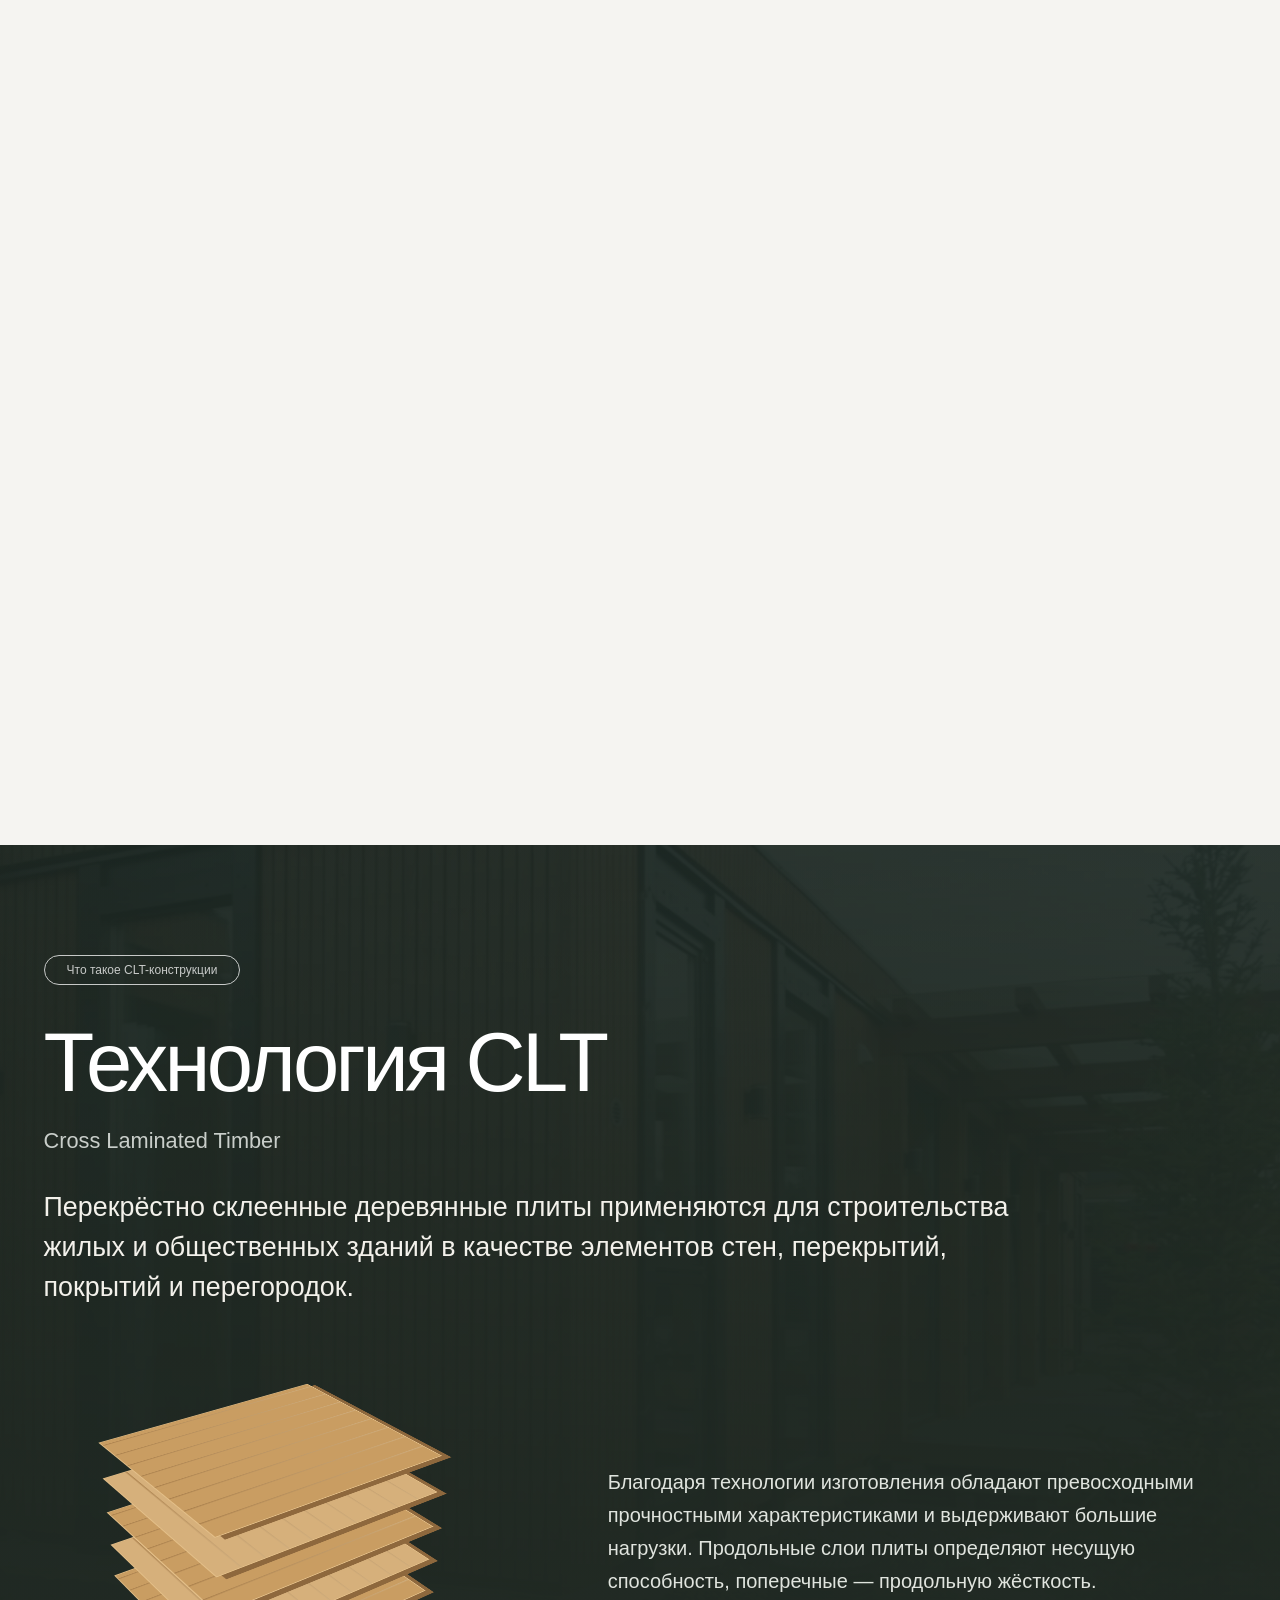
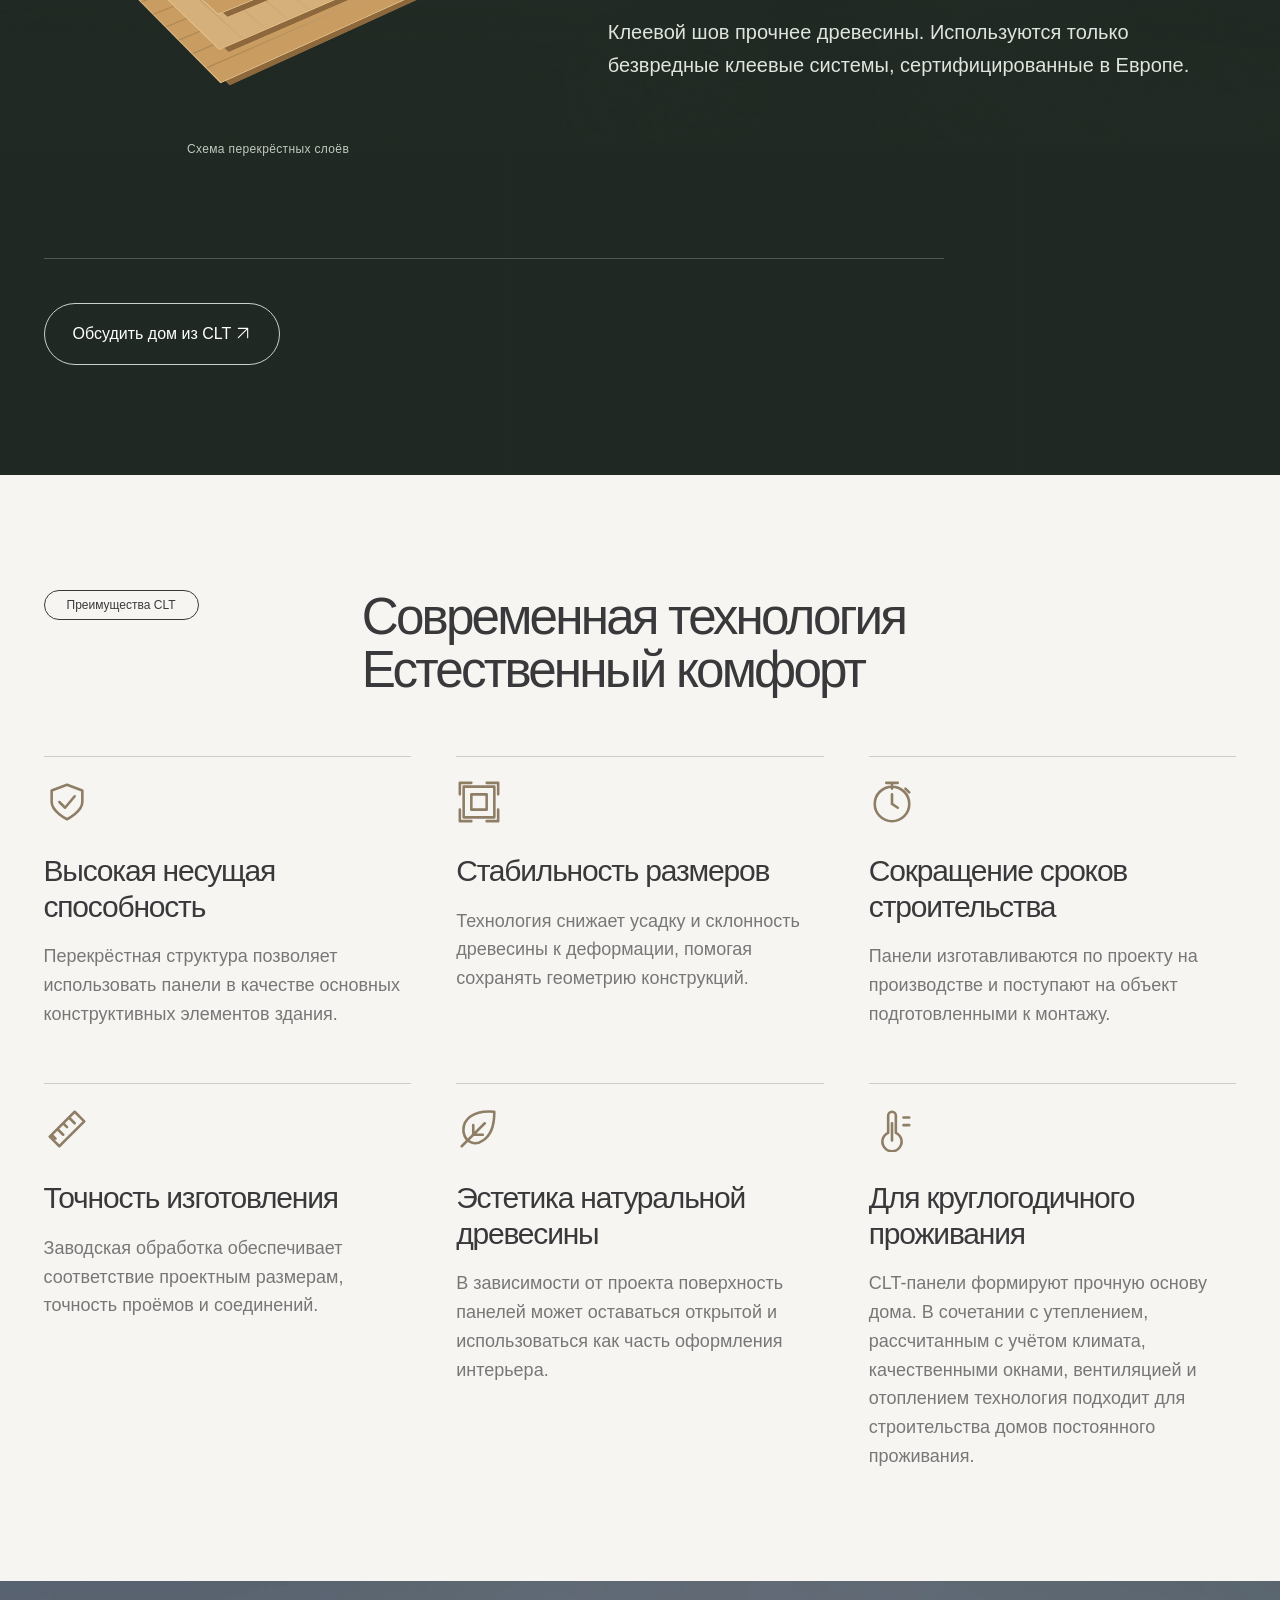
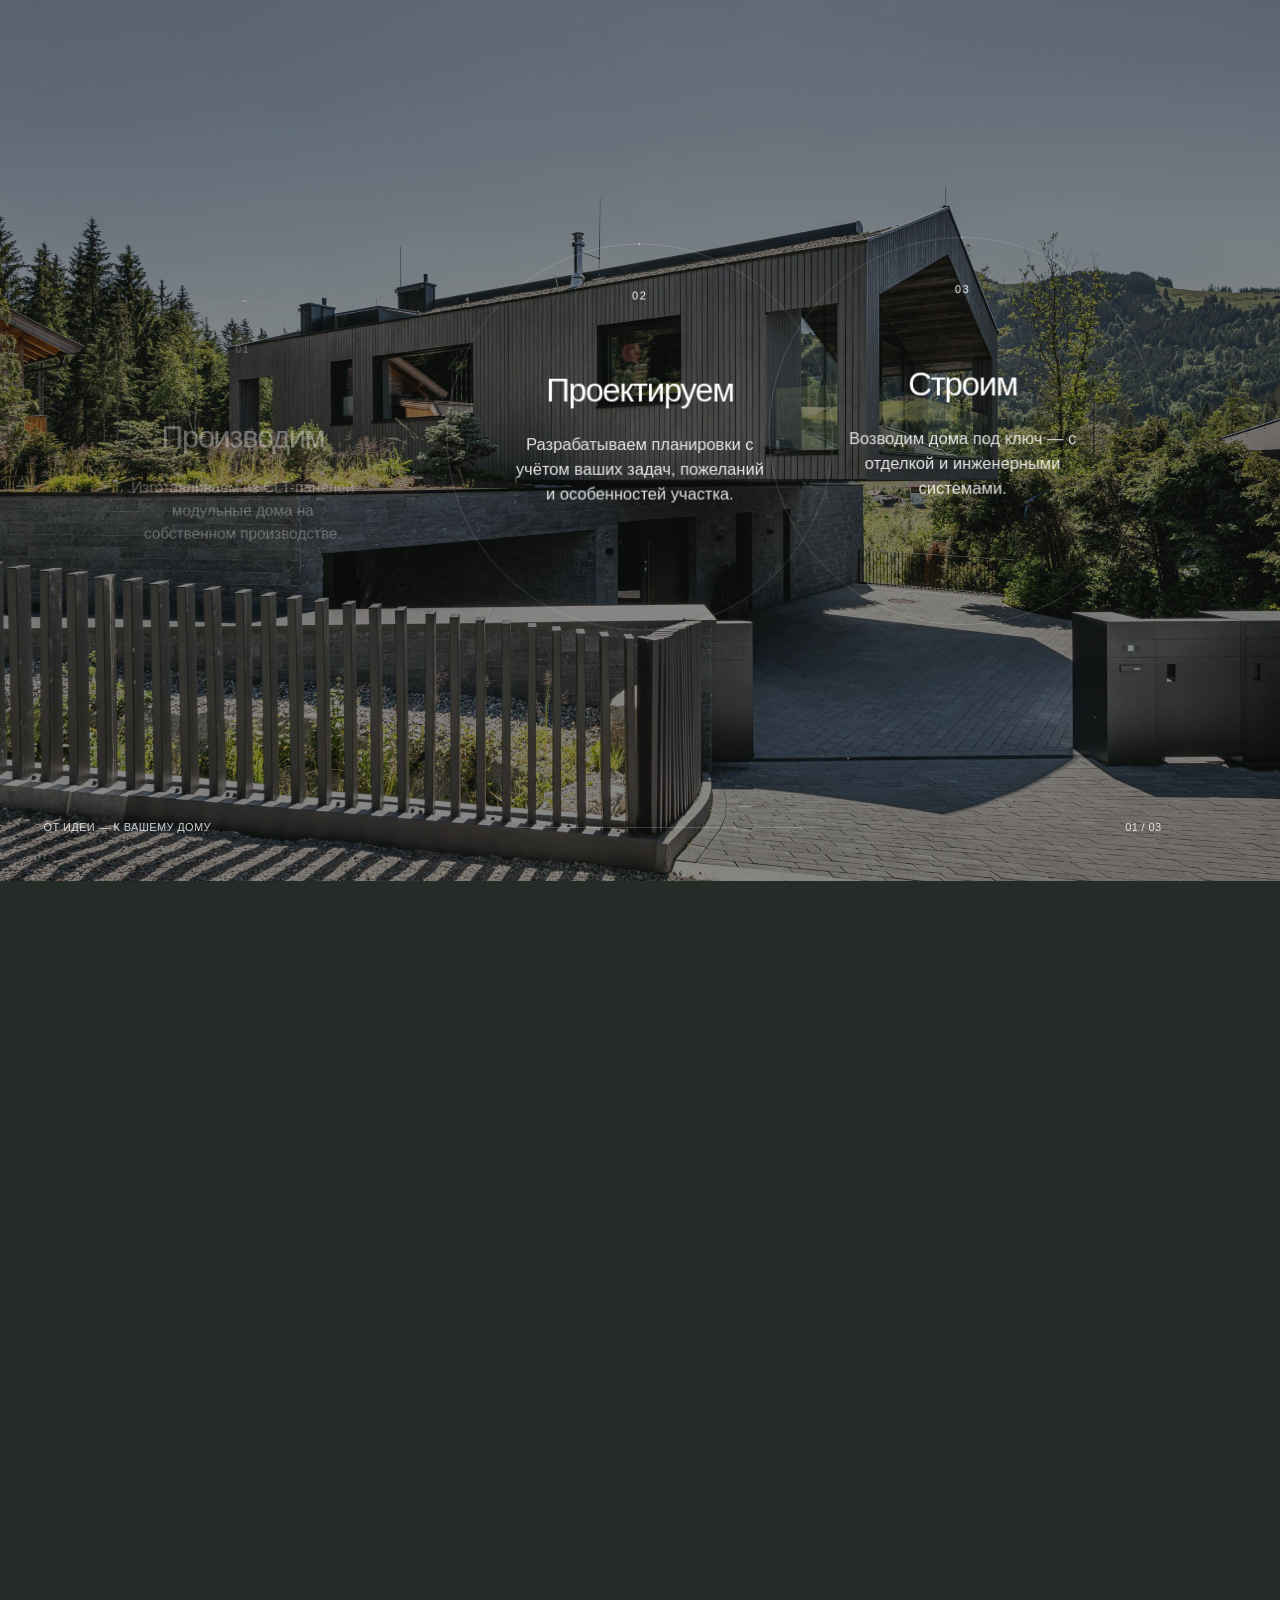
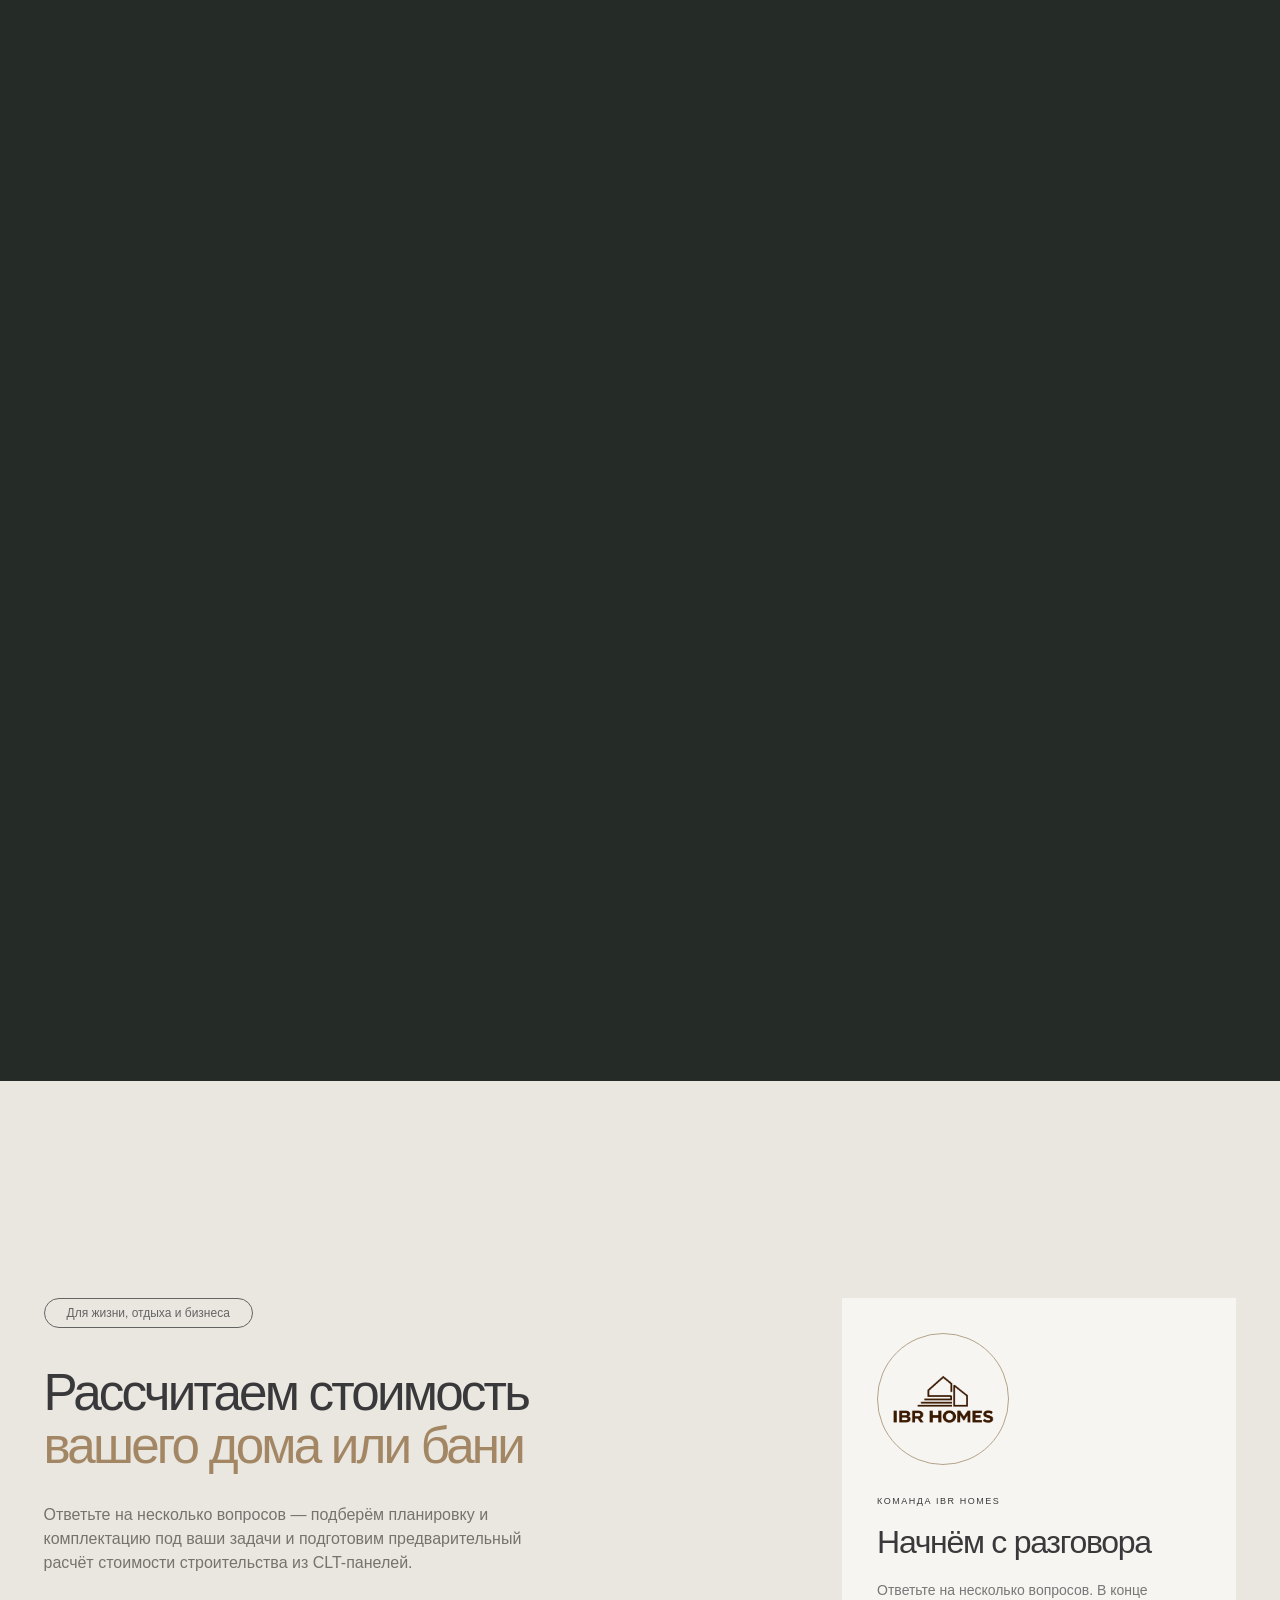
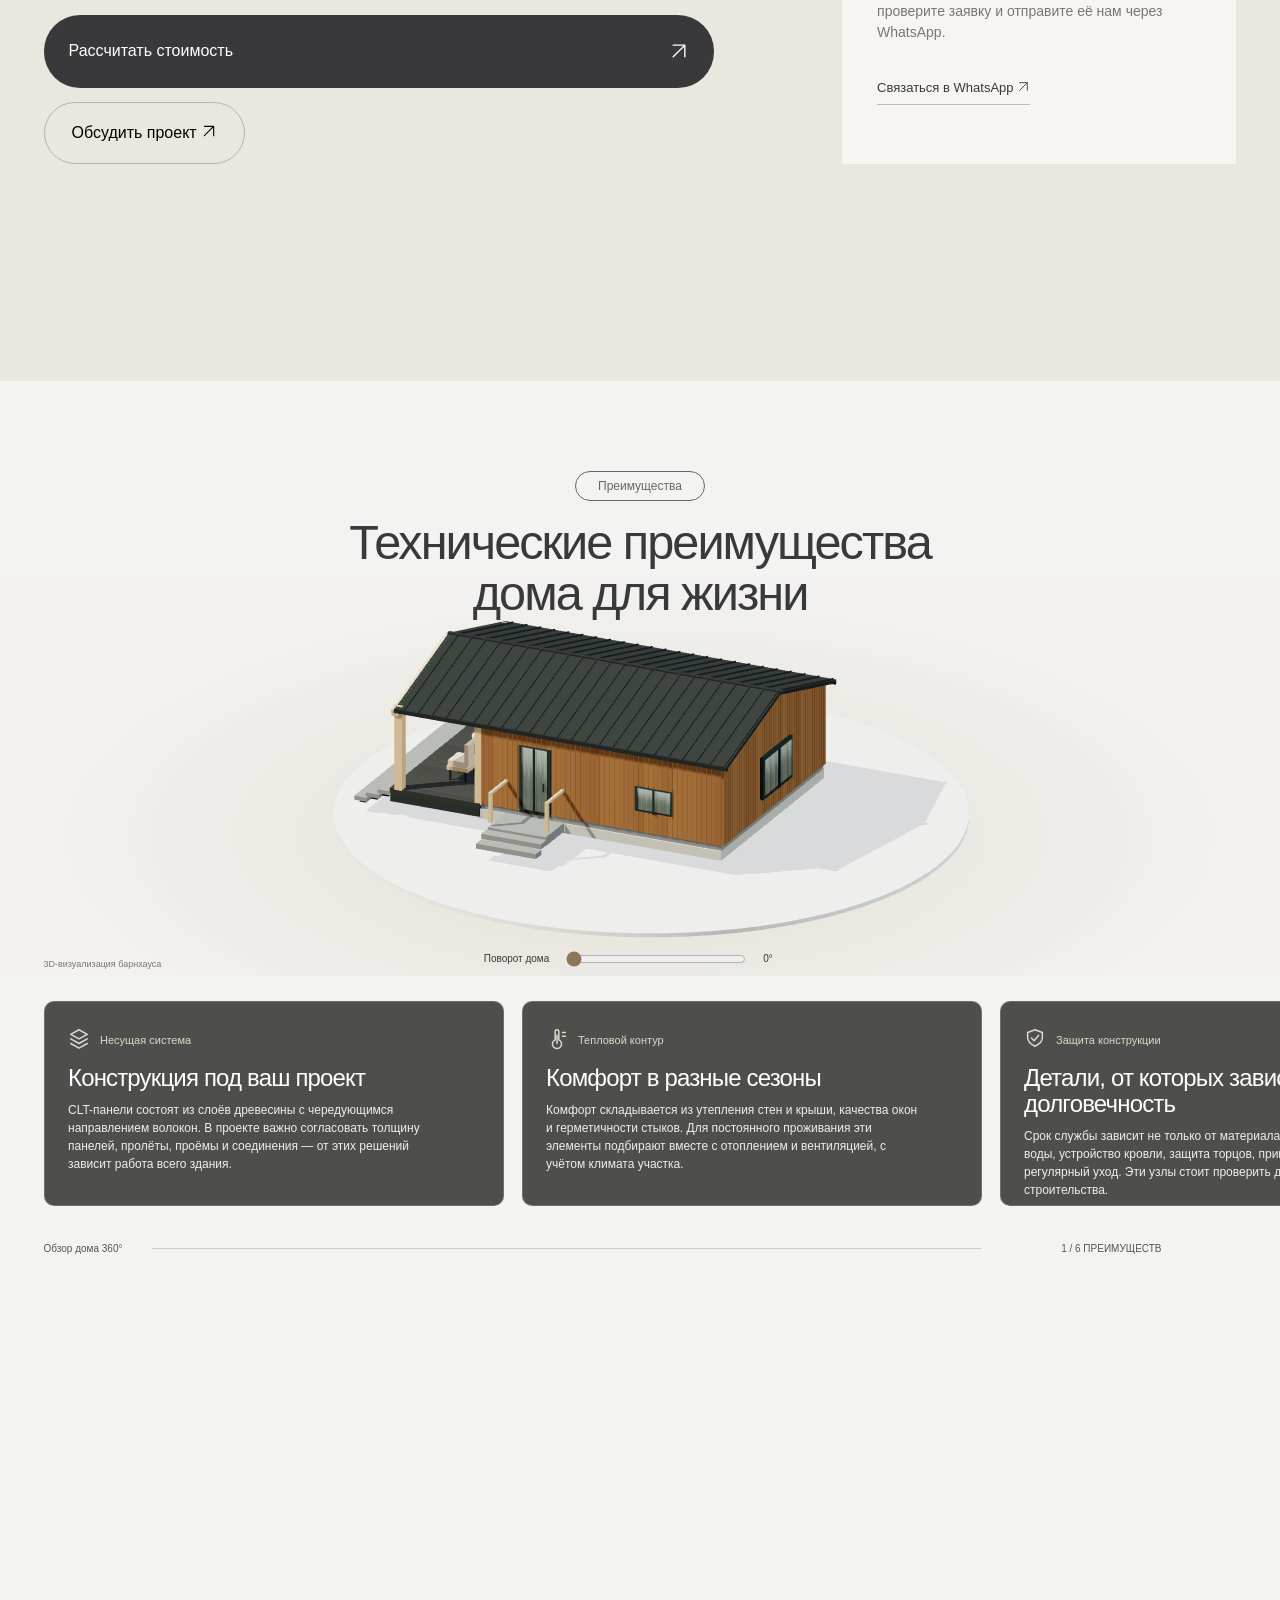
==== commit 33ea4412: "Apply bilingual editorial review and refine footer actions" ====
--- a/index.html
+++ b/index.html
@@ -1,23 +1,23 @@
 <!doctype html>
-<html lang="ru"><head><meta charset="utf-8"><meta name="viewport" content="width=device-width,initial-scale=1"><meta name="theme-color" content="#f3f2f0"><title>IBR HOMES — дома и бани из CLT под ключ</title><meta name="description" content="IBR HOMES — дома, бани и базы отдыха из CLT. В строительстве с 2011 года. Собственное производство, проектирование и строительство под ключ. Рассчитайте стоимость проекта."><link rel="stylesheet" href="styles.css?v=18"><link rel="stylesheet" href="module.css?v=18"><link rel="stylesheet" href="onepage.css?v=18"><link rel="stylesheet" href="motion.css?v=18"><script src="translations.js?v=22" defer></script><script src="i18n.js?v=18" defer></script><script src="calculator-config.js?v=18" defer></script><script src="module-data.js?v=18" defer></script><script src="module.js?v=19" defer></script><script src="motion.js?v=18" defer></script><script type="module" src="house-model.js?v=22"></script><script src="technical-story.js?v=18" defer></script><script src="icons.js?v=18" defer></script><link rel="stylesheet" href="client-update.css?v=18"><link rel="stylesheet" href="construction.css?v=18"><link rel="stylesheet" href="circle-merge.css?v=18"><link rel="stylesheet" href="site-update.css?v=22"><link rel="stylesheet" href="photo-update.css?v=18"><script src="steps.js?v=19" defer></script><link rel="stylesheet" href="collection.css?v=18"><link rel="stylesheet" href="experience.css?v=21"><script src="experience.js?v=18" defer></script><link rel="stylesheet" href="projects-update.css?v=18"><script src="hero-gallery.js?v=18" defer></script><link rel="stylesheet" href="steps-refinement.css?v=19"><link rel="stylesheet" href="facade-selector.css?v=20"><script src="facade-selector.js?v=19" defer></script></head>
+<html lang="ru"><head><meta charset="utf-8"><meta name="viewport" content="width=device-width,initial-scale=1"><meta name="theme-color" content="#f3f2f0"><title>IBR HOMES — дома и бани из CLT под ключ</title><meta name="description" content="IBR HOMES — дома, бани и базы отдыха из CLT. В строительстве с 2011 года. Собственное производство, проектирование и строительство под ключ. Рассчитайте стоимость проекта."><link rel="stylesheet" href="styles.css?v=18"><link rel="stylesheet" href="module.css?v=18"><link rel="stylesheet" href="onepage.css?v=18"><link rel="stylesheet" href="motion.css?v=18"><script src="translations.js?v=23" defer></script><script src="i18n.js?v=23" defer></script><script src="calculator-config.js?v=18" defer></script><script src="module-data.js?v=23" defer></script><script src="module.js?v=19" defer></script><script src="motion.js?v=18" defer></script><script type="module" src="house-model.js?v=23"></script><script src="technical-story.js?v=18" defer></script><script src="icons.js?v=18" defer></script><link rel="stylesheet" href="client-update.css?v=18"><link rel="stylesheet" href="construction.css?v=18"><link rel="stylesheet" href="circle-merge.css?v=18"><link rel="stylesheet" href="site-update.css?v=23"><link rel="stylesheet" href="photo-update.css?v=18"><script src="steps.js?v=19" defer></script><link rel="stylesheet" href="collection.css?v=18"><link rel="stylesheet" href="experience.css?v=21"><script src="experience.js?v=18" defer></script><link rel="stylesheet" href="projects-update.css?v=23"><script src="hero-gallery.js?v=18" defer></script><link rel="stylesheet" href="steps-refinement.css?v=19"><link rel="stylesheet" href="facade-selector.css?v=20"><script src="facade-selector.js?v=19" defer></script></head>
 <body class="module-page onepage"><a class="skip" href="#catalog">Перейти к каталогу</a><div class="reading-progress" aria-hidden="true"></div>
 <header class="module-header" id="top"><a class="module-logo" href="#top" aria-label="IBR HOMES — на главную"><img src="assets/client/logo-transparent.webp" width="156" height="80" alt="IBR HOMES"></a><nav aria-label="Основная навигация"><a href="#catalog">Проекты</a><a href="#estimate-section">Рассчитать проект</a></nav></header>
 <div class="floating-nav"><div class="language-switch" role="group" aria-label="Выбор языка"><button type="button" data-language="ru" lang="ru" aria-pressed="true">RU</button><button type="button" data-language="kk" lang="kk" aria-pressed="false">ҚАЗ</button></div><button class="pill menu-toggle" aria-label="Открыть меню" aria-controls="module-menu" aria-expanded="false"><span class="menu-lines" aria-hidden="true"></span></button><button class="pill dark" data-quiz="full">Оставить заявку <span>↗</span></button></div>
 <dialog class="menu-dialog" id="module-menu" aria-label="Меню"><div class="menu-top"><a href="#top">IBR.HOMES</a><button class="pill" data-close>Закрыть ×</button></div><nav><a href="#about">Технология CLT <span>01</span></a><a href="#steps">Этапы работы <span>02</span></a><a href="#estimate-section">Калькулятор <span>03</span></a><a href="#catalog">Проекты <span>04</span></a><a href="#facades">Фасады <span>05</span></a><a href="#faq">Вопросы <span>06</span></a><a href="#contacts">Контакты <span>07</span></a></nav><a class="menu-phone" href="tel:+77007249123">+7 700 724 91 23</a></dialog>
 <main>
-<div class="hero-scroll"><section class="module-hero"><div class="hero-frames"><img class="hero-frame is-active" src="assets/collection/hero.webp" srcset="assets/collection/hero-small.webp 800w, assets/collection/hero.webp 1280w" sizes="100vw" alt="Современный дом с серым фасадом и открытой террасой" fetchpriority=high decoding="async"><img class="hero-frame" src="assets/collection/barn-house.webp" srcset="assets/collection/barn-house-small.webp 800w, assets/collection/barn-house.webp 1920w" sizes="100vw" alt="Барнхаус с деревянным фасадом" loading=lazy decoding="async"><img class="hero-frame" src="assets/collection/hightech.webp" srcset="assets/collection/hightech-small.webp 800w, assets/collection/hightech.webp 1920w" sizes="100vw" alt="Дом в стиле хай-тек" loading=lazy decoding="async"><img class="hero-frame" src="assets/collection/fachwerk.webp" srcset="assets/collection/fachwerk-small.webp 800w, assets/collection/fachwerk.webp 1920w" sizes="100vw" alt="Дом в стиле фахверк" loading=lazy decoding="async"></div><div class="hero-gallery-controls" role="group" aria-label="Фотографии первого экрана"><button type="button" data-hero-slide="0" aria-pressed="true"><span>01</span><span>Дом с террасой</span></button><button type="button" data-hero-slide="1" aria-pressed="false"><span>02</span><span>Барнхаус</span></button><button type="button" data-hero-slide="2" aria-pressed="false"><span>03</span><span>Хай-тек</span></button><button type="button" data-hero-slide="3" aria-pressed="false"><span>04</span><span>Фахверк</span></button></div><div class="hero-scroll-cue" aria-hidden="true">ЛИСТАЙТЕ, ЧТОБЫ УВИДЕТЬ БОЛЬШЕ <i></i><span>01 / 04</span></div><div class="hero-content"><div class="hero-brand"><h1><span class="sr-only">IBR HOMES</span><svg viewBox="0 0 1320 205" preserveAspectRatio="xMinYMid meet" aria-hidden="true"><text x="0" y="183" textLength="1320" lengthAdjust="spacingAndGlyphs">IBR.HOMES</text></svg></h1><div><span>ДОМА · БАНИ · БАЗЫ ОТДЫХА</span><span>АСТАНА, КАЗАХСТАН</span></div></div><div class="module-hero-title"><h2>Дом нового<br><span>поколения</span></h2><p>Создадим дом из CLT под ключ до 3 месяцев — от проекта до готового решения.</p></div><div class="hero-bottom"><p>В строительстве с 2011 года.<br>Собственное производство.<span class="hero-partner" title="Segezha Group — международная лесопромышленная компания из России"><span>Официальный партнёр</span> <strong lang="en">Segezha Group</strong><span class="hero-partner-description">Крупная международная компания из России по переработке леса</span></span></p><button data-quiz="full">Рассчитать стоимость <span>↗</span></button></div></div><span class="photo-disclaimer">Фото из подборки IBR HOMES</span></section></div>
+<div class="hero-scroll"><section class="module-hero"><div class="hero-frames"><img class="hero-frame is-active" src="assets/collection/hero.webp" srcset="assets/collection/hero-small.webp 800w, assets/collection/hero.webp 1280w" sizes="100vw" alt="Современный дом с серым фасадом и открытой террасой" fetchpriority=high decoding="async"><img class="hero-frame" src="assets/collection/barn-house.webp" srcset="assets/collection/barn-house-small.webp 800w, assets/collection/barn-house.webp 1920w" sizes="100vw" alt="Барнхаус с деревянным фасадом" loading=lazy decoding="async"><img class="hero-frame" src="assets/collection/hightech.webp" srcset="assets/collection/hightech-small.webp 800w, assets/collection/hightech.webp 1920w" sizes="100vw" alt="Дом в стиле хай-тек" loading=lazy decoding="async"><img class="hero-frame" src="assets/collection/fachwerk.webp" srcset="assets/collection/fachwerk-small.webp 800w, assets/collection/fachwerk.webp 1920w" sizes="100vw" alt="Дом в стиле фахверк" loading=lazy decoding="async"></div><div class="hero-gallery-controls" role="group" aria-label="Фотографии первого экрана"><button type="button" data-hero-slide="0" aria-pressed="true"><span>01</span><span>Дом с террасой</span></button><button type="button" data-hero-slide="1" aria-pressed="false"><span>02</span><span>Барнхаус</span></button><button type="button" data-hero-slide="2" aria-pressed="false"><span>03</span><span>Хай-тек</span></button><button type="button" data-hero-slide="3" aria-pressed="false"><span>04</span><span>Фахверк</span></button></div><div class="hero-scroll-cue" aria-hidden="true">ЛИСТАЙТЕ, ЧТОБЫ УВИДЕТЬ БОЛЬШЕ <i></i><span>01 / 04</span></div><div class="hero-content"><div class="hero-brand"><h1><span class="sr-only">IBR HOMES</span><svg viewBox="0 0 1320 205" preserveAspectRatio="xMinYMid meet" aria-hidden="true"><text x="0" y="183" textLength="1320" lengthAdjust="spacingAndGlyphs">IBR.HOMES</text></svg></h1><div><span>ДОМА · БАНИ · БАЗЫ ОТДЫХА</span><span>АСТАНА, КАЗАХСТАН</span></div></div><div class="module-hero-title"><h2>Дом нового<br><span>поколения</span></h2><p>Построим дом из CLT под ключ в срок до 3 месяцев.</p></div><div class="hero-bottom"><p>В строительстве с 2011 года.<br>Собственное производство.<span class="hero-partner" title="Segezha Group — международная лесопромышленная компания из России"><span>Официальный партнёр</span> <strong lang="en">Segezha Group</strong><span class="hero-partner-description">Крупная международная компания из России по переработке леса</span></span></p><button data-quiz="full">Рассчитать стоимость <span>↗</span></button></div></div><span class="photo-disclaimer">Фото из подборки IBR HOMES</span></section></div>
 <section class="module-steps section-pad steps-scene" id="steps" aria-labelledby="steps-title">
 <div class="steps-sticky">
 <div class="module-heading"><span class="tag">Этапы работы</span><h2 id="steps-title">Четыре шага<br>к вашему дому</h2><p>Сначала определяем задачу.<br>Затем превращаем её в проект.</p></div>
 <nav class="steps-nav" aria-label="Выбрать этап работы"><a href="#step-1" data-step="0" aria-current="step"><span class="step-nav-number">01</span><span>Знакомство</span><i aria-hidden="true"></i></a><a href="#step-2" data-step="1"><span class="step-nav-number">02</span><span>Проект</span><i aria-hidden="true"></i></a><a href="#step-3" data-step="2"><span class="step-nav-number">03</span><span>Подготовка</span><i aria-hidden="true"></i></a><a href="#step-4" data-step="3"><span class="step-nav-number">04</span><span>Реализация</span><i aria-hidden="true"></i></a></nav>
-<div class="steps-window"><div class="timeline"><article id="step-1" aria-labelledby="step-title-1"><div class="step-intro"><span class="step-kicker">01 этап</span><h3 id="step-title-1">Знакомство</h3><p class="step-description">Начинаем с того, что важно вам</p></div><ul><li>Образ жизни и пожелания</li><li>Участок и место строительства</li><li>Желаемая площадь и бюджет</li></ul><div class="step-result"><span>Результат этапа</span><p>Понимаем задачу и ориентир по бюджету</p><span class="step-result-arrow" aria-hidden="true">↗</span></div></article><article id="step-2" aria-labelledby="step-title-2"><div class="step-intro"><span class="step-kicker">02 этап</span><h3 id="step-title-2">Проект</h3><p class="step-description">Придаём вашим идеям точную форму</p></div><ul><li>Планировка и архитектура</li><li>Комплектация и материалы</li><li>Согласование состава работ</li></ul><div class="step-result"><span>Результат этапа</span><p>Согласовываем проект и состав работ</p><span class="step-result-arrow" aria-hidden="true">↗</span></div></article><article id="step-3" aria-labelledby="step-title-3"><div class="step-intro"><span class="step-kicker">03 этап</span><h3 id="step-title-3">Подготовка</h3><p class="step-description">Готовим всё для начала строительства</p></div><ul><li>Производство элементов</li><li>Подготовка участка и основания</li><li>Планирование доставки</li></ul><div class="step-result"><span>Результат этапа</span><p>Готовим элементы дома и участок к монтажу</p><span class="step-result-arrow" aria-hidden="true">↗</span></div></article><article id="step-4" aria-labelledby="step-title-4"><div class="step-intro"><span class="step-kicker">04 этап</span><h3 id="step-title-4">Реализация</h3><p class="step-description">Превращаем проект в ваш дом</p></div><ul><li>Монтаж по проекту</li><li>Работы по комплектации</li><li>Проверка и передача дома</li></ul><div class="step-result"><span>Результат этапа</span><p>Проверяем результат и передаём вам дом</p><span class="step-result-arrow" aria-hidden="true">↗</span></div></article></div></div>
+<div class="steps-window"><div class="timeline"><article id="step-1" aria-labelledby="step-title-1"><div class="step-intro"><span class="step-kicker">01 этап</span><h3 id="step-title-1">Знакомство</h3><p class="step-description">Начинаем с того, что важно вам</p></div><ul><li>Образ жизни и пожелания</li><li>Участок и место строительства</li><li>Желаемая площадь и бюджет</li></ul><div class="step-result"><span>Результат этапа</span><p>Определяем задачу и предварительный бюджет</p><span class="step-result-arrow" aria-hidden="true">↗</span></div></article><article id="step-2" aria-labelledby="step-title-2"><div class="step-intro"><span class="step-kicker">02 этап</span><h3 id="step-title-2">Проект</h3><p class="step-description">Придаём вашим идеям точную форму</p></div><ul><li>Планировка и архитектура</li><li>Комплектация и материалы</li><li>Согласование состава работ</li></ul><div class="step-result"><span>Результат этапа</span><p>Согласовываем проект и состав работ</p><span class="step-result-arrow" aria-hidden="true">↗</span></div></article><article id="step-3" aria-labelledby="step-title-3"><div class="step-intro"><span class="step-kicker">03 этап</span><h3 id="step-title-3">Подготовка</h3><p class="step-description">Готовим всё для начала строительства</p></div><ul><li>Производство элементов</li><li>Подготовка участка и основания</li><li>Планирование доставки</li></ul><div class="step-result"><span>Результат этапа</span><p>Готовим элементы дома и участок к монтажу</p><span class="step-result-arrow" aria-hidden="true">↗</span></div></article><article id="step-4" aria-labelledby="step-title-4"><div class="step-intro"><span class="step-kicker">04 этап</span><h3 id="step-title-4">Реализация</h3><p class="step-description">Превращаем проект в ваш дом</p></div><ul><li>Монтаж по проекту</li><li>Работы в соответствии с выбранной комплектацией</li><li>Проверка и передача дома</li></ul><div class="step-result"><span>Результат этапа</span><p>Проверяем результат и передаём вам дом</p><span class="step-result-arrow" aria-hidden="true">↗</span></div></article></div></div>
 <div class="steps-progress" aria-hidden="true"><span class="steps-current">01 / 04</span><span class="steps-scroll-hint">Листайте вниз — мы проведём вас по этапам <span class="steps-direction">←</span></span></div>
 </div></section>
-<section class="story clt-story" id="about" aria-labelledby="clt-title"><div class="story-bg"><img src="assets/photos/house-04.webp" srcset="assets/photos/house-04-small.webp 800w, assets/photos/house-04.webp 1600w" sizes="100vw" alt="Деревянный фасад и панорамные окна" loading="lazy" decoding="async"></div><div class="story-content"><div class="clt-intro"><span class="tag">Что такое CLT-конструкции</span><h2 id="clt-title">Технология CLT</h2><p class="clt-expansion" lang="en">Cross Laminated Timber</p><p>Перекрёстно-склеенные деревянные плиты применяются для строительства жилых и общественных зданий в качестве элементов стен, перекрытий, покрытий и перегородок.</p></div><div class="clt-explainer"><div class="clt-stack" role="img" aria-label="Схема панели CLT: пять перекрёстных слоёв древесины"><div class="clt-stack-scene" aria-hidden="true"><i></i><i></i><i></i><i></i><i></i></div><span>Схема перекрёстных слоёв</span></div><div class="clt-copy"><p>Благодаря технологии изготовления обладают превосходными прочностными характеристиками и выдерживают большие нагрузки. Продольные слои плиты определяют несущую способность, поперечные — продольную жёсткость.</p><p>Клеевой шов прочнее древесины. Используются только безвредные клеевые системы, сертифицированные в Европе.</p></div></div><div class="clt-conclusion"><a class="outline-button" href="#estimate-section">Обсудить дом из CLT ↗</a></div></div></section>
-<section class="module-benefits section-pad" id="clt-benefits"><div class="module-heading"><span class="tag">Преимущества CLT</span><h2 class="reveal">Современная технология<br>Естественный комфорт</h2></div><div class="benefits-grid stagger-group"><article><span class="benefit-symbol" data-clt-icon="strength" aria-hidden="true"></span><h3>Высокая несущая способность</h3><p>Перекрёстная структура позволяет использовать панели в качестве основных конструктивных элементов здания.</p></article><article><span class="benefit-symbol" data-clt-icon="geometry" aria-hidden="true"></span><h3>Стабильность размеров</h3><p>Технология снижает усадку и склонность древесины к деформации, помогая сохранять геометрию конструкций.</p></article><article><span class="benefit-symbol" data-clt-icon="speed" aria-hidden="true"></span><h3>Сокращение сроков строительства</h3><p>Панели изготавливаются по проекту на производстве и поступают на объект подготовленными к монтажу.</p></article><article><span class="benefit-symbol" data-clt-icon="precision" aria-hidden="true"></span><h3>Точность изготовления</h3><p>Заводская обработка обеспечивает соответствие проектным размерам, точность проёмов и соединений.</p></article><article><span class="benefit-symbol" data-clt-icon="wood" aria-hidden="true"></span><h3>Эстетика натуральной древесины</h3><p>В зависимости от проекта поверхность панелей может оставаться открытой и использоваться как часть оформления интерьера.</p></article><article><span class="benefit-symbol" data-clt-icon="comfort" aria-hidden="true"></span><h3>Для круглогодичного проживания</h3><p>CLT-панели формируют прочную основу дома. В сочетании с рассчитанным под климат утеплением, качественными окнами, вентиляцией и отоплением технология подходит для строительства домов постоянного проживания.</p></article></div></section>
+<section class="story clt-story" id="about" aria-labelledby="clt-title"><div class="story-bg"><img src="assets/photos/house-04.webp" srcset="assets/photos/house-04-small.webp 800w, assets/photos/house-04.webp 1600w" sizes="100vw" alt="Деревянный фасад и панорамные окна" loading="lazy" decoding="async"></div><div class="story-content"><div class="clt-intro"><span class="tag">Что такое CLT-конструкции</span><h2 id="clt-title">Технология CLT</h2><p class="clt-expansion" lang="en">Cross Laminated Timber</p><p>Перекрёстно склеенные деревянные плиты применяются для строительства жилых и общественных зданий в качестве элементов стен, перекрытий, покрытий и перегородок.</p></div><div class="clt-explainer"><div class="clt-stack" role="img" aria-label="Схема панели CLT: пять перекрёстных слоёв древесины"><div class="clt-stack-scene" aria-hidden="true"><i></i><i></i><i></i><i></i><i></i></div><span>Схема перекрёстных слоёв</span></div><div class="clt-copy"><p>Благодаря технологии изготовления обладают превосходными прочностными характеристиками и выдерживают большие нагрузки. Продольные слои плиты определяют несущую способность, поперечные — продольную жёсткость.</p><p>Клеевой шов прочнее древесины. Используются только безвредные клеевые системы, сертифицированные в Европе.</p></div></div><div class="clt-conclusion"><a class="outline-button" href="#estimate-section">Обсудить дом из CLT ↗</a></div></div></section>
+<section class="module-benefits section-pad" id="clt-benefits"><div class="module-heading"><span class="tag">Преимущества CLT</span><h2 class="reveal">Современная технология<br>Естественный комфорт</h2></div><div class="benefits-grid stagger-group"><article><span class="benefit-symbol" data-clt-icon="strength" aria-hidden="true"></span><h3>Высокая несущая способность</h3><p>Перекрёстная структура позволяет использовать панели в качестве основных конструктивных элементов здания.</p></article><article><span class="benefit-symbol" data-clt-icon="geometry" aria-hidden="true"></span><h3>Стабильность размеров</h3><p>Технология снижает усадку и склонность древесины к деформации, помогая сохранять геометрию конструкций.</p></article><article><span class="benefit-symbol" data-clt-icon="speed" aria-hidden="true"></span><h3>Сокращение сроков строительства</h3><p>Панели изготавливаются по проекту на производстве и поступают на объект подготовленными к монтажу.</p></article><article><span class="benefit-symbol" data-clt-icon="precision" aria-hidden="true"></span><h3>Точность изготовления</h3><p>Заводская обработка обеспечивает соответствие проектным размерам, точность проёмов и соединений.</p></article><article><span class="benefit-symbol" data-clt-icon="wood" aria-hidden="true"></span><h3>Эстетика натуральной древесины</h3><p>В зависимости от проекта поверхность панелей может оставаться открытой и использоваться как часть оформления интерьера.</p></article><article><span class="benefit-symbol" data-clt-icon="comfort" aria-hidden="true"></span><h3>Для круглогодичного проживания</h3><p>CLT-панели формируют прочную основу дома. В сочетании с утеплением, рассчитанным с учётом климата, качественными окнами, вентиляцией и отоплением технология подходит для строительства домов постоянного проживания.</p></article></div></section>
 <div class="circle-shell merge-scene" id="approach"><section class="circle-scene"><img src="assets/collection/production-architecture.webp" srcset="assets/collection/production-architecture-small.webp 800w, assets/collection/production-architecture.webp 2560w" sizes="100vw" width="2560" height="1707" alt="Современный деревянный дом на склоне" loading="lazy" decoding="async"><div class="circle-content"><article><h3>Производим</h3><p>Изготавливаем из CLT-панелей модульные дома на собственном производстве.</p></article><article><h3>Проектируем</h3><p>Разрабатываем планировки с учётом ваших задач, пожеланий и особенностей участка.</p></article><article><h3>Строим</h3><p>Возводим дома под ключ — с отделкой и инженерными системами.</p></article></div><div class="merged-brand"><img src="assets/client/logo-transparent.webp" alt="IBR HOMES" width="312" height="159" loading="lazy"></div></section></div>
 <section class="estimate-section section-pad" id="estimate-section"><div><span class="tag">Для жизни, отдыха и бизнеса</span><h2 class="reveal">Рассчитаем стоимость<br><em>вашего дома или бани</em></h2><p>Ответьте на несколько вопросов — подберём планировку и комплектацию под ваши задачи и подготовим предварительный расчёт стоимости строительства из CLT-панелей.</p><div class="estimate-buttons"><button class="big-button" data-quiz="full">Рассчитать стоимость <span>↗</span></button><button class="outline-button" data-quiz="budget">Обсудить проект ↗</button></div></div><aside class="advisor-card"><div class="advisor-monogram"><img src="assets/client/logo-transparent.webp" alt="IBR HOMES" width="156" height="80" loading="lazy"></div><span class="eyebrow">КОМАНДА IBR HOMES</span><h3>Начнём с разговора</h3><p>Ответьте на несколько вопросов. В конце проверите заявку и отправите её нам через WhatsApp.</p><a href="https://wa.me/77007249123" target="_blank" rel="noopener noreferrer">Связаться в WhatsApp ↗</a></aside></section>
-<section class="house-sequence tech-story sync-construction model-construction" id="construction" aria-labelledby="construction-title"><span id="technology" class="section-anchor"></span><div class="house-sequence-sticky"><div class="sequence-heading"><span class="tag">Преимущества</span><h2 id="construction-title">Технические преимущества<br>дома для жизни</h2><p>От конструкции к комфорту.<br>Шесть решений, которые<br>важно продумать вместе.</p></div><div class="tech-story-window"><div class="tech-model"><div class="house-model-view" role="img" aria-label="Объёмная модель барнхауса с террасой"><img class="model-fallback" src="assets/collection/barn-house.webp" alt="Барнхаус с террасой" loading="lazy"><canvas id="house-model-canvas" aria-hidden="true"></canvas></div><div class="model-controls"><label for="house-angle">Поворот дома</label><input id="house-angle" type="range" disabled min="0" max="360" value="0" step="1" aria-label="Поворот дома в градусах"><output for="house-angle" id="house-angle-value">0°</output></div><span class="model-source">3D-визуализация барнхауса</span></div><div class="tech-feature-viewport"><div class="tech-story-track"><article class="tech-feature"><div class="tech-feature-photo"><img src="assets/photos/house-03.webp" srcset="assets/photos/house-03-small.webp 800w, assets/photos/house-03.webp 1600w" sizes="(max-width: 700px) 100vw, 50vw" alt="Фотография дома из подборки IBR HOMES" loading="lazy"><span>01</span></div><div class="tech-feature-meta"><span>▤</span>Несущая система</div><h3>Конструкция под ваш проект</h3><p>CLT-панели состоят из слоёв древесины с чередующимся направлением волокон. В проекте важно согласовать толщину панелей, пролёты, проёмы и соединения — от этих решений зависит работа всего здания.</p><div class="tech-feature-foot"><span>Что обсуждаем</span><p>План этажей, нагрузки и узлы соединений.</p></div></article><article class="tech-feature"><div class="tech-feature-photo"><img src="assets/photos/house-08.webp" srcset="assets/photos/house-08-small.webp 800w, assets/photos/house-08.webp 1100w" sizes="(max-width: 700px) 100vw, 50vw" alt="Фотография дома из подборки IBR HOMES" loading="lazy"><span>02</span></div><div class="tech-feature-meta"><span>◒</span>Тепловой контур</div><h3>Комфорт в разные сезоны</h3><p>Комфорт складывается из утепления стен и крыши, качества окон и герметичности стыков. Для постоянного проживания эти элементы подбирают вместе с отоплением и вентиляцией, с учётом климата участка.</p><div class="tech-feature-foot"><span>Что обсуждаем</span><p>Состав ограждающих конструкций, окна и отопление.</p></div></article><article class="tech-feature"><div class="tech-feature-photo"><img src="assets/photos/house-07.webp" srcset="assets/photos/house-07-small.webp 800w, assets/photos/house-07.webp 1280w" sizes="(max-width: 700px) 100vw, 50vw" alt="Фотография дома из подборки IBR HOMES" loading="lazy"><span>03</span></div><div class="tech-feature-meta"><span>⌁</span>Защита конструкции</div><h3>Детали, которые важны надолго</h3><p>Срок службы зависит не только от материала стен. Важны отвод воды, устройство кровли, защита торцов, примыкания окон и регулярный уход. Эти узлы стоит проверить до начала строительства.</p><div class="tech-feature-foot"><span>Что обсуждаем</span><p>Кровлю, водоотвод, фасад и правила эксплуатации.</p></div></article><article class="tech-feature"><div class="tech-feature-photo"><img src="assets/photos/house-03.webp" srcset="assets/photos/house-03-small.webp 800w, assets/photos/house-03.webp 1600w" sizes="(max-width: 700px) 100vw, 50vw" alt="Фотография дома из подборки IBR HOMES" loading="lazy"><span>04</span></div><div class="tech-feature-meta"><span>⊞</span>Инженерные системы</div><h3>Удобство ежедневной жизни</h3><p>Расположение кухни, санузлов и технической зоны определяет трассы коммуникаций. Если предусмотреть их заранее, проще согласовать проходы через конструкции и доступ для обслуживания оборудования.</p><div class="tech-feature-foot"><span>Что обсуждаем</span><p>Воду, канализацию, электрику и вентиляцию.</p></div></article><article class="tech-feature"><div class="tech-feature-photo"><img src="assets/photos/house-08.webp" srcset="assets/photos/house-08-small.webp 800w, assets/photos/house-08.webp 1100w" sizes="(max-width: 700px) 100vw, 50vw" alt="Фотография дома из подборки IBR HOMES" loading="lazy"><span>05</span></div><div class="tech-feature-meta"><span>↗</span>Пространство и свет</div><h3>Планировка под вашу семью</h3><p>Участок задаёт виды из окон, стороны света и вход в дом. Общую зону, спальни, хранение и террасу полезно рассматривать как один сценарий жизни — от утреннего света до вечерней приватности.</p><div class="tech-feature-foot"><span>Что обсуждаем</span><p>Состав семьи, привычки, ориентацию и сценарии комнат.</p></div></article><article class="tech-feature"><div class="tech-feature-photo"><img src="assets/photos/house-07.webp" srcset="assets/photos/house-07-small.webp 800w, assets/photos/house-07.webp 1280w" sizes="(max-width: 700px) 100vw, 50vw" alt="Фотография дома из подборки IBR HOMES" loading="lazy"><span>06</span></div><div class="tech-feature-meta"><span>⤴</span>Подготовка к монтажу</div><h3>Продуманный путь до участка</h3><p>Доставка и установка требуют места для подъезда и работы техники. Основание выбирают по условиям грунта и проектным нагрузкам; расположение коммуникаций согласуют до прибытия конструкций.</p><div class="tech-feature-foot"><span>Что обсуждаем</span><p>Подъезд, основание, зону разгрузки и последовательность работ.</p></div></article></div></div></div><div class="sequence-bottom"><span class="sequence-status">Обзор дома 360°</span><i></i><span class="tech-story-count">1 / 6 ПРЕИМУЩЕСТВ</span></div></div></section>
+<section class="house-sequence tech-story sync-construction model-construction" id="construction" aria-labelledby="construction-title"><span id="technology" class="section-anchor"></span><div class="house-sequence-sticky"><div class="sequence-heading"><span class="tag">Преимущества</span><h2 id="construction-title">Технические преимущества<br>дома для жизни</h2><p>От конструкции к комфорту.<br>Шесть решений, которые<br>важно продумать вместе.</p></div><div class="tech-story-window"><div class="tech-model"><div class="house-model-view" role="img" aria-label="Объёмная модель барнхауса с террасой"><img class="model-fallback" src="assets/collection/barn-house.webp" alt="Барнхаус с террасой" loading="lazy"><canvas id="house-model-canvas" aria-hidden="true"></canvas></div><div class="model-controls"><label for="house-angle">Поворот дома</label><input id="house-angle" type="range" disabled min="0" max="360" value="0" step="1" aria-label="Поворот дома в градусах"><output for="house-angle" id="house-angle-value">0°</output></div><span class="model-source">3D-визуализация барнхауса</span></div><div class="tech-feature-viewport"><div class="tech-story-track"><article class="tech-feature"><div class="tech-feature-photo"><img src="assets/photos/house-03.webp" srcset="assets/photos/house-03-small.webp 800w, assets/photos/house-03.webp 1600w" sizes="(max-width: 700px) 100vw, 50vw" alt="Фотография дома из подборки IBR HOMES" loading="lazy"><span>01</span></div><div class="tech-feature-meta"><span>▤</span>Несущая система</div><h3>Конструкция под ваш проект</h3><p>CLT-панели состоят из слоёв древесины с чередующимся направлением волокон. В проекте важно согласовать толщину панелей, пролёты, проёмы и соединения — от этих решений зависит работа всего здания.</p><div class="tech-feature-foot"><span>Что обсуждаем</span><p>План этажей, нагрузки и узлы соединений.</p></div></article><article class="tech-feature"><div class="tech-feature-photo"><img src="assets/photos/house-08.webp" srcset="assets/photos/house-08-small.webp 800w, assets/photos/house-08.webp 1100w" sizes="(max-width: 700px) 100vw, 50vw" alt="Фотография дома из подборки IBR HOMES" loading="lazy"><span>02</span></div><div class="tech-feature-meta"><span>◒</span>Тепловой контур</div><h3>Комфорт в разные сезоны</h3><p>Комфорт складывается из утепления стен и крыши, качества окон и герметичности стыков. Для постоянного проживания эти элементы подбирают вместе с отоплением и вентиляцией, с учётом климата участка.</p><div class="tech-feature-foot"><span>Что обсуждаем</span><p>Состав ограждающих конструкций, окна и отопление.</p></div></article><article class="tech-feature"><div class="tech-feature-photo"><img src="assets/photos/house-07.webp" srcset="assets/photos/house-07-small.webp 800w, assets/photos/house-07.webp 1280w" sizes="(max-width: 700px) 100vw, 50vw" alt="Фотография дома из подборки IBR HOMES" loading="lazy"><span>03</span></div><div class="tech-feature-meta"><span>⌁</span>Защита конструкции</div><h3>Детали, от которых зависит долговечность</h3><p>Срок службы зависит не только от материала стен. Важны отвод воды, устройство кровли, защита торцов, примыкания окон и регулярный уход. Эти узлы стоит проверить до начала строительства.</p><div class="tech-feature-foot"><span>Что обсуждаем</span><p>Кровлю, водоотвод, фасад и правила эксплуатации.</p></div></article><article class="tech-feature"><div class="tech-feature-photo"><img src="assets/photos/house-03.webp" srcset="assets/photos/house-03-small.webp 800w, assets/photos/house-03.webp 1600w" sizes="(max-width: 700px) 100vw, 50vw" alt="Фотография дома из подборки IBR HOMES" loading="lazy"><span>04</span></div><div class="tech-feature-meta"><span>⊞</span>Инженерные системы</div><h3>Удобство ежедневной жизни</h3><p>Расположение кухни, санузлов и технической зоны определяет трассы коммуникаций. Если предусмотреть их заранее, проще согласовать проходы через конструкции и доступ для обслуживания оборудования.</p><div class="tech-feature-foot"><span>Что обсуждаем</span><p>Воду, канализацию, электрику и вентиляцию.</p></div></article><article class="tech-feature"><div class="tech-feature-photo"><img src="assets/photos/house-08.webp" srcset="assets/photos/house-08-small.webp 800w, assets/photos/house-08.webp 1100w" sizes="(max-width: 700px) 100vw, 50vw" alt="Фотография дома из подборки IBR HOMES" loading="lazy"><span>05</span></div><div class="tech-feature-meta"><span>↗</span>Пространство и свет</div><h3>Планировка под вашу семью</h3><p>При размещении дома учитываем вид из окон, ориентацию по сторонам света и расположение входа. Общую зону, спальни, хранение и террасу полезно рассматривать как один сценарий жизни — от утреннего света до вечерней приватности.</p><div class="tech-feature-foot"><span>Что обсуждаем</span><p>Состав семьи, привычки, ориентацию и сценарии комнат.</p></div></article><article class="tech-feature"><div class="tech-feature-photo"><img src="assets/photos/house-07.webp" srcset="assets/photos/house-07-small.webp 800w, assets/photos/house-07.webp 1280w" sizes="(max-width: 700px) 100vw, 50vw" alt="Фотография дома из подборки IBR HOMES" loading="lazy"><span>06</span></div><div class="tech-feature-meta"><span>⤴</span>Подготовка к монтажу</div><h3>Продуманный путь до участка</h3><p>Доставка и установка требуют места для подъезда и работы техники. Основание выбирают по условиям грунта и проектным нагрузкам; расположение коммуникаций согласуют до прибытия конструкций.</p><div class="tech-feature-foot"><span>Что обсуждаем</span><p>Подъезд, основание, зону разгрузки и последовательность работ.</p></div></article></div></div></div><div class="sequence-bottom"><span class="sequence-status">Обзор дома 360°</span><i></i><span class="tech-story-count">1 / 6 ПРЕИМУЩЕСТВ</span></div></div></section>
 
 
 <section class="module-catalog" id="catalog"><span id="projects" class="section-anchor"></span><div class="module-heading section-pad"><span class="tag">Коллекция IBR HOMES</span><h2 class="reveal">ПРОЕКТЫ</h2><p>Выберите дом и архитектурный стиль.<br>Рассмотрите планировку и найдите свой формат.</p></div><div class="catalog-tabs" role="tablist" aria-label="Дома и бани"></div><div id="catalog-panel" role="tabpanel" tabindex="0"><div class="project-gallery"><div class="project-visual" id="catalog-visual" tabindex="0" aria-label="Фото проекта — используйте стрелки для смены стиля"><img id="catalog-photo" src="assets/catalog/house-s/exterior-1.webp" alt="Дом S — Барнхаус" loading="lazy"><div class="project-photo-caption"><span id="catalog-style-name">Барнхаус</span><span id="catalog-style-count">01 / 04</span></div><button class="project-arrow previous" data-style-prev aria-label="Предыдущий стиль">←</button><button class="project-arrow next" data-style-next aria-label="Следующий стиль">→</button><button class="project-enlarge" id="catalog-zoom" aria-label="Увеличить изображение дома">↗</button></div><div id="catalog-styles" class="project-style-options" role="group" aria-label="Стиль дома"></div></div><article class="catalog-card"><span class="eyebrow">ПРОЕКТ / IBR HOMES</span><h3 id="catalog-name">Дом S</h3><p id="catalog-tag"></p><dl id="catalog-specs"></dl><a class="catalog-facade-link" href="#facades">Выбрать цвет фасада <span>↗</span></a><button class="big-button" id="model-details">Смотреть проект <span>↗</span></button><button class="catalog-plan-link" id="model-plan">Планировка 2D <span>↗</span></button></article><span class="photo-disclaimer">Визуализация проекта. Комплектацию согласуем индивидуально.</span><p id="project-status" class="sr-only" role="status"></p></div></section>
@@ -34,8 +34,8 @@
 <div class="facade-foot"><p>Выбранный оттенок добавим к заявке. Применение к вашему проекту обсудим отдельно.</p><a href="#catalog">Выбрать проект <span aria-hidden="true">↗</span></a></div>
 <p class="sr-only" id="facade-status" role="status"></p>
 </section>
-<section class="module-faq section-pad" id="faq"><div><span class="tag">FAQ</span><h2>Понятные ответы<br>на важные вопросы</h2></div><div class="faq-list"><nav aria-label="Вопросы по разделам сайта"><h3 class="faq-group-title">Разделы сайта</h3><a class="faq-link" href="#about"><span><span class="faq-question">Что такое CLT?</span><span class="faq-destination">Технология CLT</span></span><span aria-hidden="true">↗</span></a><a class="faq-link" href="#clt-benefits"><span><span class="faq-question">Какие преимущества у CLT?</span><span class="faq-destination">Преимущества CLT</span></span><span aria-hidden="true">↗</span></a><a class="faq-link" href="#approach"><span><span class="faq-question">Что мы производим, проектируем и строим?</span><span class="faq-destination">Наш подход</span></span><span aria-hidden="true">↗</span></a><a class="faq-link" href="#steps"><span><span class="faq-question">Как проходит работа над домом?</span><span class="faq-destination">Четыре шага к вашему дому</span></span><span aria-hidden="true">↗</span></a><a class="faq-link" href="#catalog"><span><span class="faq-question">Какие дома и планировки можно выбрать?</span><span class="faq-destination">Проекты</span></span><span aria-hidden="true">↗</span></a><a class="faq-link" href="#facades"><span><span class="faq-question">Как выбрать цвет фасада?</span><span class="faq-destination">Фасады · День и ночь</span></span><span aria-hidden="true">↗</span></a><a class="faq-link" href="#construction"><span><span class="faq-question">Какие решения делают дом комфортным?</span><span class="faq-destination">Технические преимущества</span></span><span aria-hidden="true">↗</span></a><a class="faq-link" href="#estimate-section"><span><span class="faq-question">Как рассчитать стоимость проекта?</span><span class="faq-destination">Расчёт проекта</span></span><span aria-hidden="true">↗</span></a><a class="faq-link" href="#contacts"><span><span class="faq-question">Как связаться с IBR HOMES?</span><span class="faq-destination">Контакты</span></span><span aria-hidden="true">↗</span></a></nav><div class="faq-answers"><h3 class="faq-group-title">Другие вопросы</h3><details><summary>Можно изменить планировку?<span aria-hidden="true">+</span></summary><p>Пожелания к планировке обсуждаем на этапе проекта. Возможность переноса стен, проёмов и инженерных систем проверяем с учётом конструкции дома, затем согласуем окончательный вариант.</p></details><details><summary>Что входит в комплектацию?<span aria-hidden="true">+</span></summary><p>Состав работ и материалов согласуем индивидуально: конструкцию, утепление, окна, фасад, отделку и инженерные системы. Окончательную комплектацию фиксируем вместе с расчётом проекта.</p></details><details><summary>Если участка пока нет?<span aria-hidden="true">+</span></summary><p>Начать можно с обсуждения площади, планировки и бюджета. Когда участок будет выбран, уточним расположение дома, подъезд, основание и подключение коммуникаций.</p></details><details><summary>Как обсуждается доставка?<span aria-hidden="true">+</span></summary><p>Для расчёта доставки нужны адрес участка и информация о подъезде. Вместе обсудим маршрут, место для разгрузки и работы техники. Условия и стоимость согласуем до отправки дома.</p></details><details><summary>Какие сроки строительства?<span aria-hidden="true">+</span></summary><p>Срок зависит от проекта, комплектации и готовности участка. После согласования решений составим график производства, доставки и монтажа для вашего дома.</p></details><details><summary>Есть ли кредит или рассрочка?<span aria-hidden="true">+</span></summary><p>Доступность кредита или рассрочки и условия оплаты уточняйте у команды IBR HOMES при обсуждении проекта.</p></details></div></div><div class="question-strip"><h3>Остался свой вопрос?</h3><button class="outline-button" data-quiz="question">Задать команде ↗</button></div></section>
-<footer class="section-pad" id="contacts"><span class="tag">IBR HOMES · Астана</span><h2>Ваш дом<br>Начнём?</h2><div class="footer-links"><a href="tel:+77007249123">+7 700 724 91 23</a><a href="https://wa.me/77007249123" target="_blank" rel="noopener noreferrer">WhatsApp ↗</a><button class="text-button" data-quiz="full">Оставить заявку ↗</button><a href="#top">Наверх ↑</a></div><nav class="footer-nav" aria-label="Навигация в подвале"><a href="#steps">Этапы</a><a href="#estimate-section">Расчёт</a><a href="#catalog">Проекты</a><a href="#faq">FAQ</a><button class="text-button" id="privacy-open">Об обработке данных</button></nav><div class="footer-wordmark" aria-hidden="true">IBR.HOMES</div><div class="footer-bottom"><p>Дома. Бани. Базы отдыха.</p><a class="footer-instagram" href="https://www.instagram.com/ibr_homes/" target="_blank" rel="noopener noreferrer" aria-label="IBR HOMES в Instagram"><svg viewBox="0 0 24 24" aria-hidden="true"><rect x="3" y="3" width="18" height="18" rx="5"/><circle cx="12" cy="12" r="4"/><circle cx="17.5" cy="6.5" r=".8" fill="currentColor" stroke="none"/></svg><span>Instagram <strong>@ibr_homes</strong></span><span aria-hidden="true">↗</span></a><p class="design-credit">designed by <span>@batyrkhan999666</span></p></div></footer>
+<section class="module-faq section-pad" id="faq"><div><span class="tag">FAQ</span><h2>Понятные ответы<br>на важные вопросы</h2></div><div class="faq-list"><nav aria-label="Вопросы по разделам сайта"><h3 class="faq-group-title">Разделы сайта</h3><a class="faq-link" href="#about"><span><span class="faq-question">Что такое CLT?</span><span class="faq-destination">Технология CLT</span></span><span aria-hidden="true">↗</span></a><a class="faq-link" href="#clt-benefits"><span><span class="faq-question">Какие преимущества у CLT?</span><span class="faq-destination">Преимущества CLT</span></span><span aria-hidden="true">↗</span></a><a class="faq-link" href="#approach"><span><span class="faq-question">Что мы производим, проектируем и строим?</span><span class="faq-destination">Наш подход</span></span><span aria-hidden="true">↗</span></a><a class="faq-link" href="#steps"><span><span class="faq-question">Как проходит работа над домом?</span><span class="faq-destination">Четыре шага к вашему дому</span></span><span aria-hidden="true">↗</span></a><a class="faq-link" href="#catalog"><span><span class="faq-question">Какие дома и планировки можно выбрать?</span><span class="faq-destination">Проекты</span></span><span aria-hidden="true">↗</span></a><a class="faq-link" href="#facades"><span><span class="faq-question">Как выбрать цвет фасада?</span><span class="faq-destination">Фасады · День и ночь</span></span><span aria-hidden="true">↗</span></a><a class="faq-link" href="#construction"><span><span class="faq-question">Какие решения делают дом комфортным?</span><span class="faq-destination">Технические преимущества</span></span><span aria-hidden="true">↗</span></a><a class="faq-link" href="#estimate-section"><span><span class="faq-question">Как рассчитать стоимость проекта?</span><span class="faq-destination">Расчёт проекта</span></span><span aria-hidden="true">↗</span></a><a class="faq-link" href="#contacts"><span><span class="faq-question">Как связаться с IBR HOMES?</span><span class="faq-destination">Контакты</span></span><span aria-hidden="true">↗</span></a></nav><div class="faq-answers"><h3 class="faq-group-title">Другие вопросы</h3><details><summary>Можно изменить планировку?<span aria-hidden="true">+</span></summary><p>Пожелания к планировке обсуждаем на этапе проекта. Возможность переноса стен, проёмов и инженерных систем проверяем с учётом конструкции дома, затем согласуем окончательный вариант.</p></details><details><summary>Что входит в комплектацию?<span aria-hidden="true">+</span></summary><p>Состав работ и материалов согласуем индивидуально: конструкцию, утепление, окна, фасад, отделку и инженерные системы. Окончательную комплектацию фиксируем вместе с расчётом проекта.</p></details><details><summary>Если участка пока нет?<span aria-hidden="true">+</span></summary><p>Начать можно с обсуждения площади, планировки и бюджета. Когда участок будет выбран, уточним расположение дома, подъезд, основание и подключение коммуникаций.</p></details><details><summary>Как организована доставка?<span aria-hidden="true">+</span></summary><p>Для расчёта доставки нужны адрес участка и информация о подъезде. Вместе обсудим маршрут, место для разгрузки и работы техники. Условия и стоимость согласуем до отправки дома.</p></details><details><summary>Какие сроки строительства?<span aria-hidden="true">+</span></summary><p>Срок зависит от проекта, комплектации и готовности участка. После согласования решений составим график производства, доставки и монтажа для вашего дома.</p></details><details><summary>Есть ли кредит или рассрочка?<span aria-hidden="true">+</span></summary><p>Доступность кредита или рассрочки и условия оплаты уточняйте у команды IBR HOMES при обсуждении проекта.</p></details></div></div><div class="question-strip"><h3>Остались вопросы?</h3><button class="outline-button" data-quiz="question">Задать вопрос ↗</button></div></section>
+<footer class="section-pad" id="contacts"><span class="tag">IBR HOMES · Астана</span><h2>Обсудим ваш будущий дом?</h2><p class="footer-intro">Подберём проект дома или бани под ваши пожелания и бюджет. Объясним комплектацию, сроки строительства и подготовим предварительный расчёт стоимости.</p><div class="footer-actions"><button type="button" class="pill dark" data-quiz="full">Получить расчёт <span aria-hidden="true">↗</span></button><a class="pill" href="https://wa.me/77007249123" target="_blank" rel="noopener noreferrer">Написать в WhatsApp <span aria-hidden="true">↗</span></a></div><div class="footer-links"><a href="tel:+77007249123">+7 700 724 91 23</a><a class="pill footer-top" href="#top">Наверх <span aria-hidden="true">↑</span></a></div><nav class="footer-nav" aria-label="Навигация в подвале"><a href="#steps">Этапы</a><a href="#estimate-section">Расчёт</a><a href="#catalog">Проекты</a><a href="#faq">FAQ</a><button class="text-button" id="privacy-open">Об обработке данных</button></nav><div class="footer-wordmark" aria-hidden="true">IBR.HOMES</div><div class="footer-bottom"><p>Дома. Бани. Базы отдыха.</p><a class="footer-instagram" href="https://www.instagram.com/ibr_homes/" target="_blank" rel="noopener noreferrer" aria-label="IBR HOMES в Instagram" title="Instagram @ibr_homes"><svg viewBox="0 0 24 24" aria-hidden="true"><rect x="3" y="3" width="18" height="18" rx="5"/><circle cx="12" cy="12" r="4"/><circle cx="17.5" cy="6.5" r=".8" fill="currentColor" stroke="none"/></svg></a><p class="design-credit">designed by <span>@batyrkhan999666</span></p></div></footer>
 </main>
 <button class="contact-bubble" aria-label="Открыть быстрый контакт" aria-expanded="false" aria-controls="contact-card">↗</button><aside id="contact-card" class="contact-card" hidden><button class="contact-close" aria-label="Закрыть быстрый контакт">×</button><span class="eyebrow">КОМАНДА IBR HOMES</span><h3>Обсудим ваш дом?</h3><p>Задайте вопрос или соберите параметры проекта.</p><button class="big-button" data-quiz="question">Задать вопрос ↗</button></aside>
 <dialog id="quiz" class="quiz-dialog" aria-labelledby="quiz-title"><button class="dialog-close" data-close aria-label="Закрыть расчёт">×</button><aside class="quiz-aside"><a href="#top">IBR.HOMES</a><div class="advisor-monogram"><img src="assets/client/logo-transparent.webp" alt="IBR HOMES" width="156" height="80" loading="lazy"></div><h3>Ваш проект<br>начинается здесь</h3><p>Пять вопросов помогут нам подобрать решение для дома, бани или базы отдыха.</p><small>Без автоматической отправки.<br>Финальное сообщение подтвердите в WhatsApp.</small></aside><div class="quiz-main"><div class="quiz-top"><span id="quiz-context">Расчёт дома</span><span id="quiz-counter"></span></div><div class="quiz-progress"><span></span></div><form id="module-form" novalidate><h2 id="quiz-title" tabindex="-1"></h2><div id="quiz-fields"></div><p id="quiz-error" role="alert"></p><div class="quiz-actions"><button type="button" class="text-button" id="quiz-back">← Назад</button><button class="big-button" type="submit" id="quiz-next">Далее ↗</button></div></form><div id="quiz-result" hidden><h2 tabindex="-1">Проверьте заявку</h2><dl id="quiz-summary"></dl><p class="caption" id="quiz-price"></p><p>Откройте WhatsApp и подтвердите отправку сообщения. Без этого заявка не поступит в компанию.</p><div class="quiz-actions"><button class="text-button" id="quiz-edit">← Изменить</button><a class="big-button" id="quiz-send" target="_blank" rel="noopener noreferrer">Открыть WhatsApp ↗</a></div><p role="status" id="quiz-status"></p></div></div></dialog>
--- a/site-update.css
+++ b/site-update.css
@@ -111,3 +111,27 @@
  .footer-instagram{font-size:15px}
 }
 @media(prefers-reduced-motion:reduce){.faq-list details>p{animation:none}}
+
+/* Final invitation: matching pill controls and one accessible Instagram icon. */
+#contacts h2{max-width:1120px;margin:42px 0 30px;font-size:clamp(48px,6.8vw,108px);text-wrap:balance}
+.footer-intro{max-width:690px;font-size:18px;line-height:1.6;color:#65635f}
+.footer-actions{display:flex;flex-wrap:wrap;gap:14px;margin:32px 0 48px}
+#contacts .footer-actions .pill{min-height:60px;padding:17px 28px;gap:38px;font-size:17px}
+#contacts .footer-actions .pill span{font-size:24px;line-height:1}
+#contacts .footer-links{display:flex;align-items:center;justify-content:space-between;gap:20px}
+#contacts .footer-top{min-height:48px;padding:12px 22px;font-size:14px}
+#contacts .footer-top:hover{opacity:1}
+#contacts .footer-instagram{width:44px;height:44px;justify-content:center;padding:0;border-radius:50%;flex:none}
+#contacts .footer-instagram:hover{background:#ffffff70;opacity:1}
+#contacts .footer-bottom{display:grid;grid-template-columns:1fr 44px 1fr;align-items:center}
+#contacts .design-credit{justify-self:end}
+@media(max-width:700px){
+ #contacts h2{font-size:clamp(39px,9.5vw,60px);margin:30px 0 24px;overflow-wrap:normal}
+ .footer-intro{font-size:16px;line-height:1.55}
+ .footer-actions{display:grid;grid-template-columns:1fr;margin:26px 0 34px}
+ #contacts .footer-actions .pill{width:100%;justify-content:space-between;gap:18px;padding:17px 22px;font-size:15px}
+ #contacts .footer-links{flex-wrap:wrap;gap:20px}
+ #contacts .footer-links>a:first-child{font-size:25px}
+ #contacts .footer-bottom{grid-template-columns:1fr 44px;gap:14px;padding-right:60px}
+ #contacts .design-credit{grid-column:1/-1;justify-self:start}
+}
--- a/projects-update.css
+++ b/projects-update.css
@@ -154,5 +154,13 @@
  .hero-frame{will-change:auto}
 }
 @media(max-width:700px) and (prefers-reduced-motion:reduce){.model-construction .tech-model{height:320px}}
+/* Keep the reviewed Kazakh copy fully visible beside the rotating house. */
+@media(max-width:700px) and (min-height:601px){
+ .model-construction.is-scrubbing .tech-feature-viewport{height:260px}
+ .model-construction.is-scrubbing .tech-model{bottom:335px}
+}
+@media(max-width:700px) and (min-height:601px) and (max-height:740px){
+ .model-construction.is-scrubbing .tech-model{bottom:326px}
+}
 .onepage #catalog-panel{height:auto;min-height:0;overflow:visible}
 .onepage .catalog-card{left:auto;right:auto;bottom:auto;top:auto}
